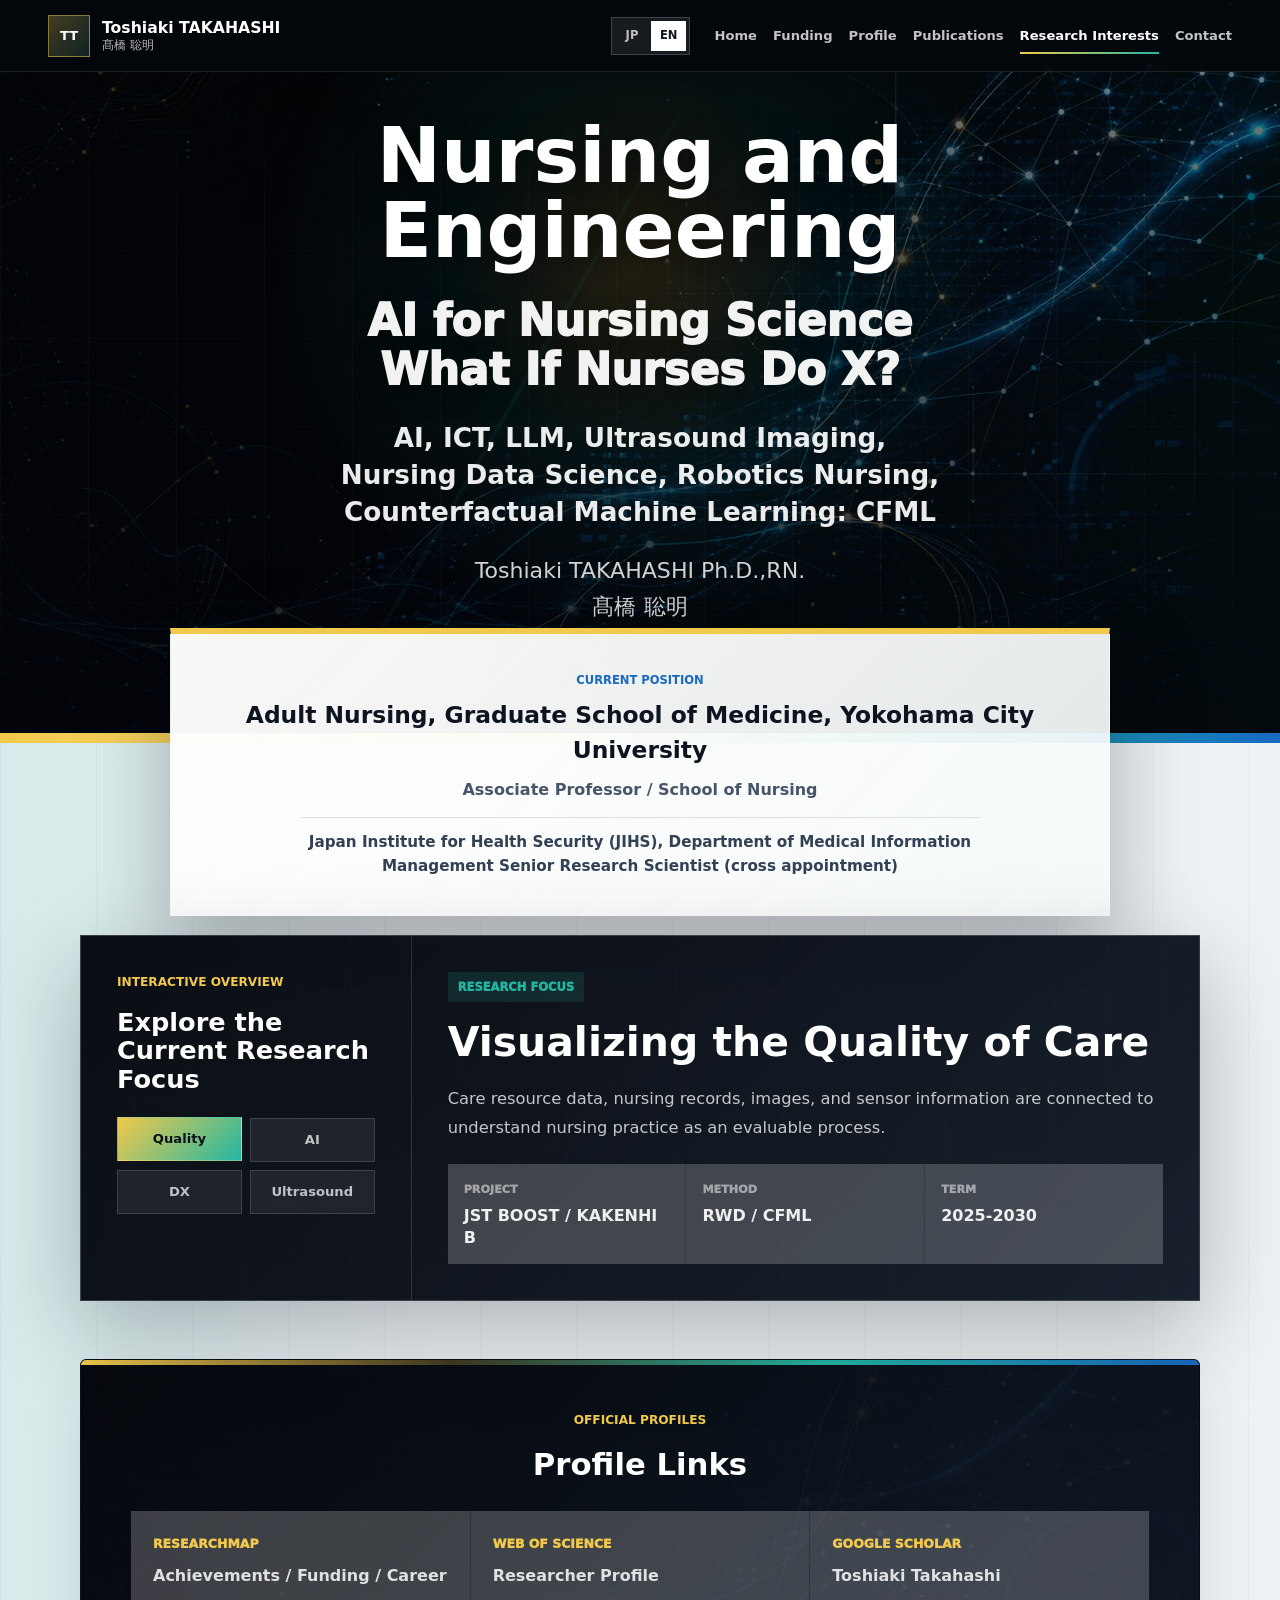
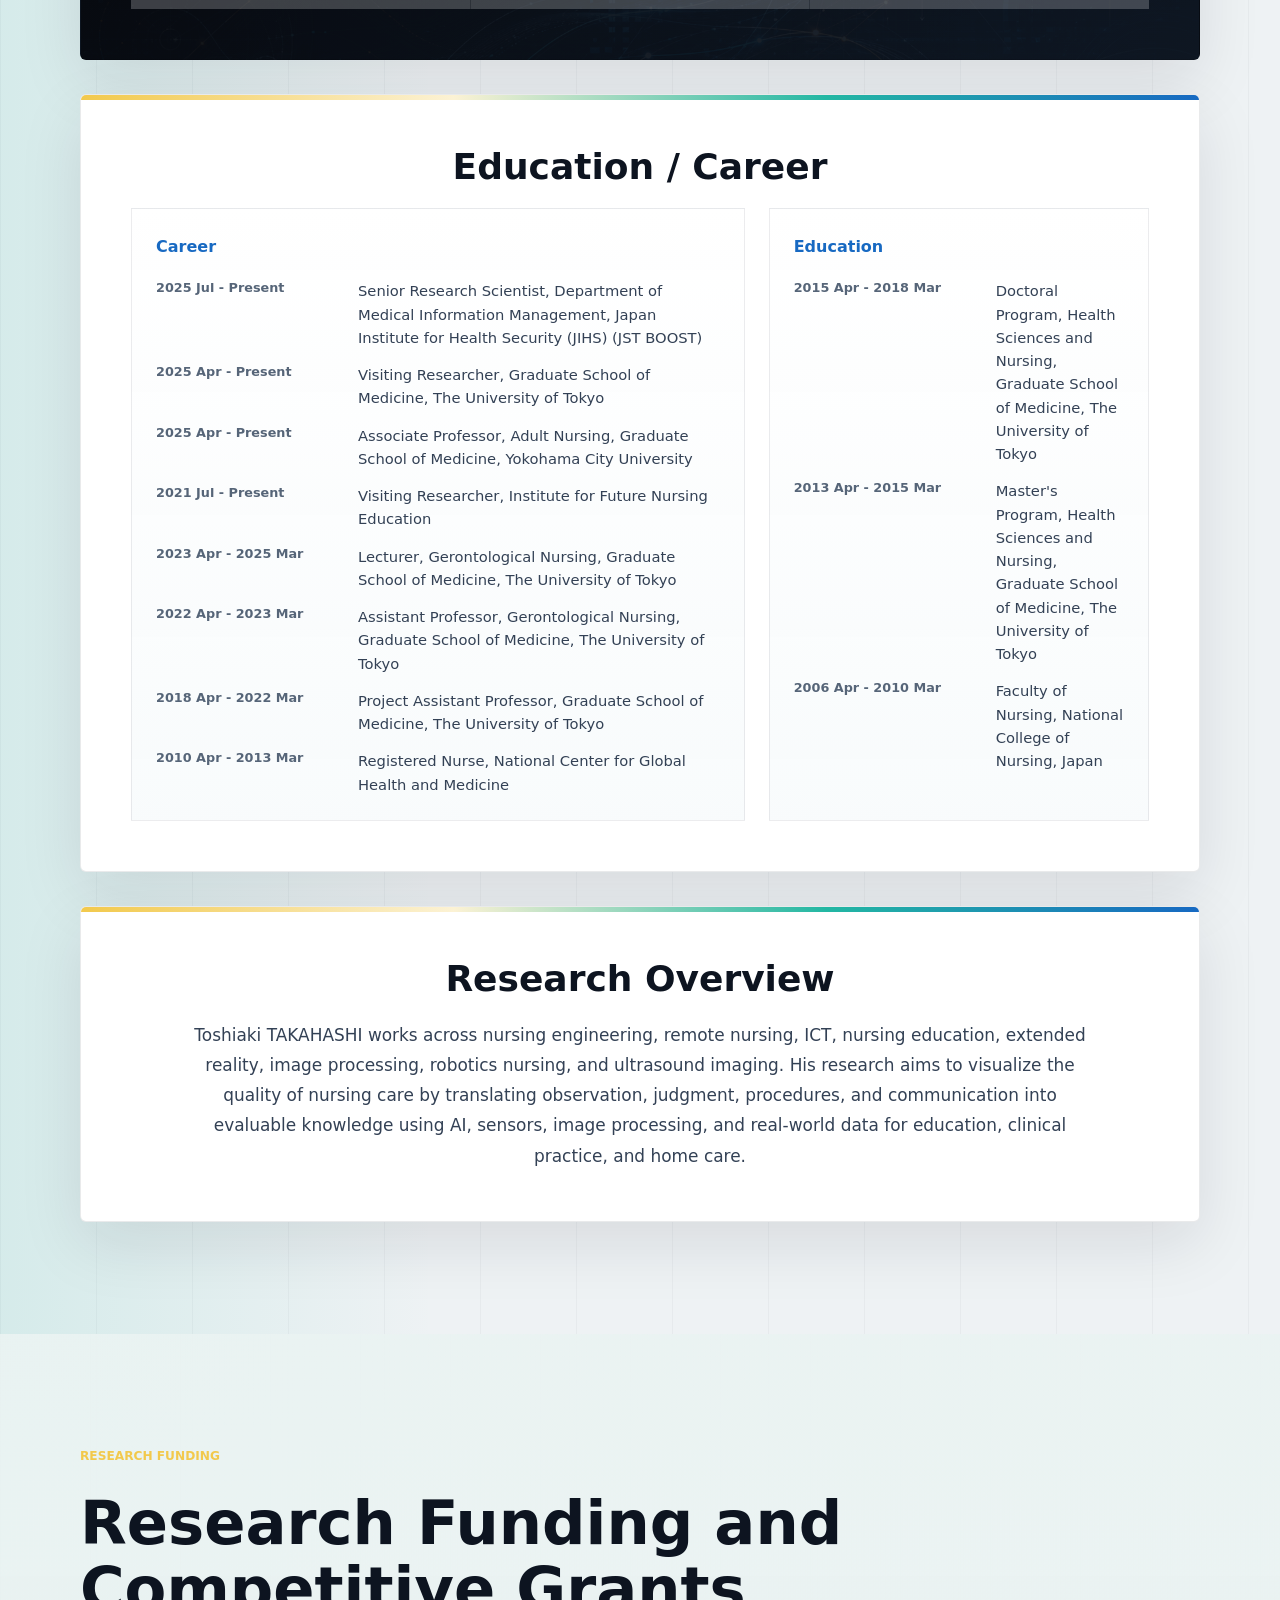
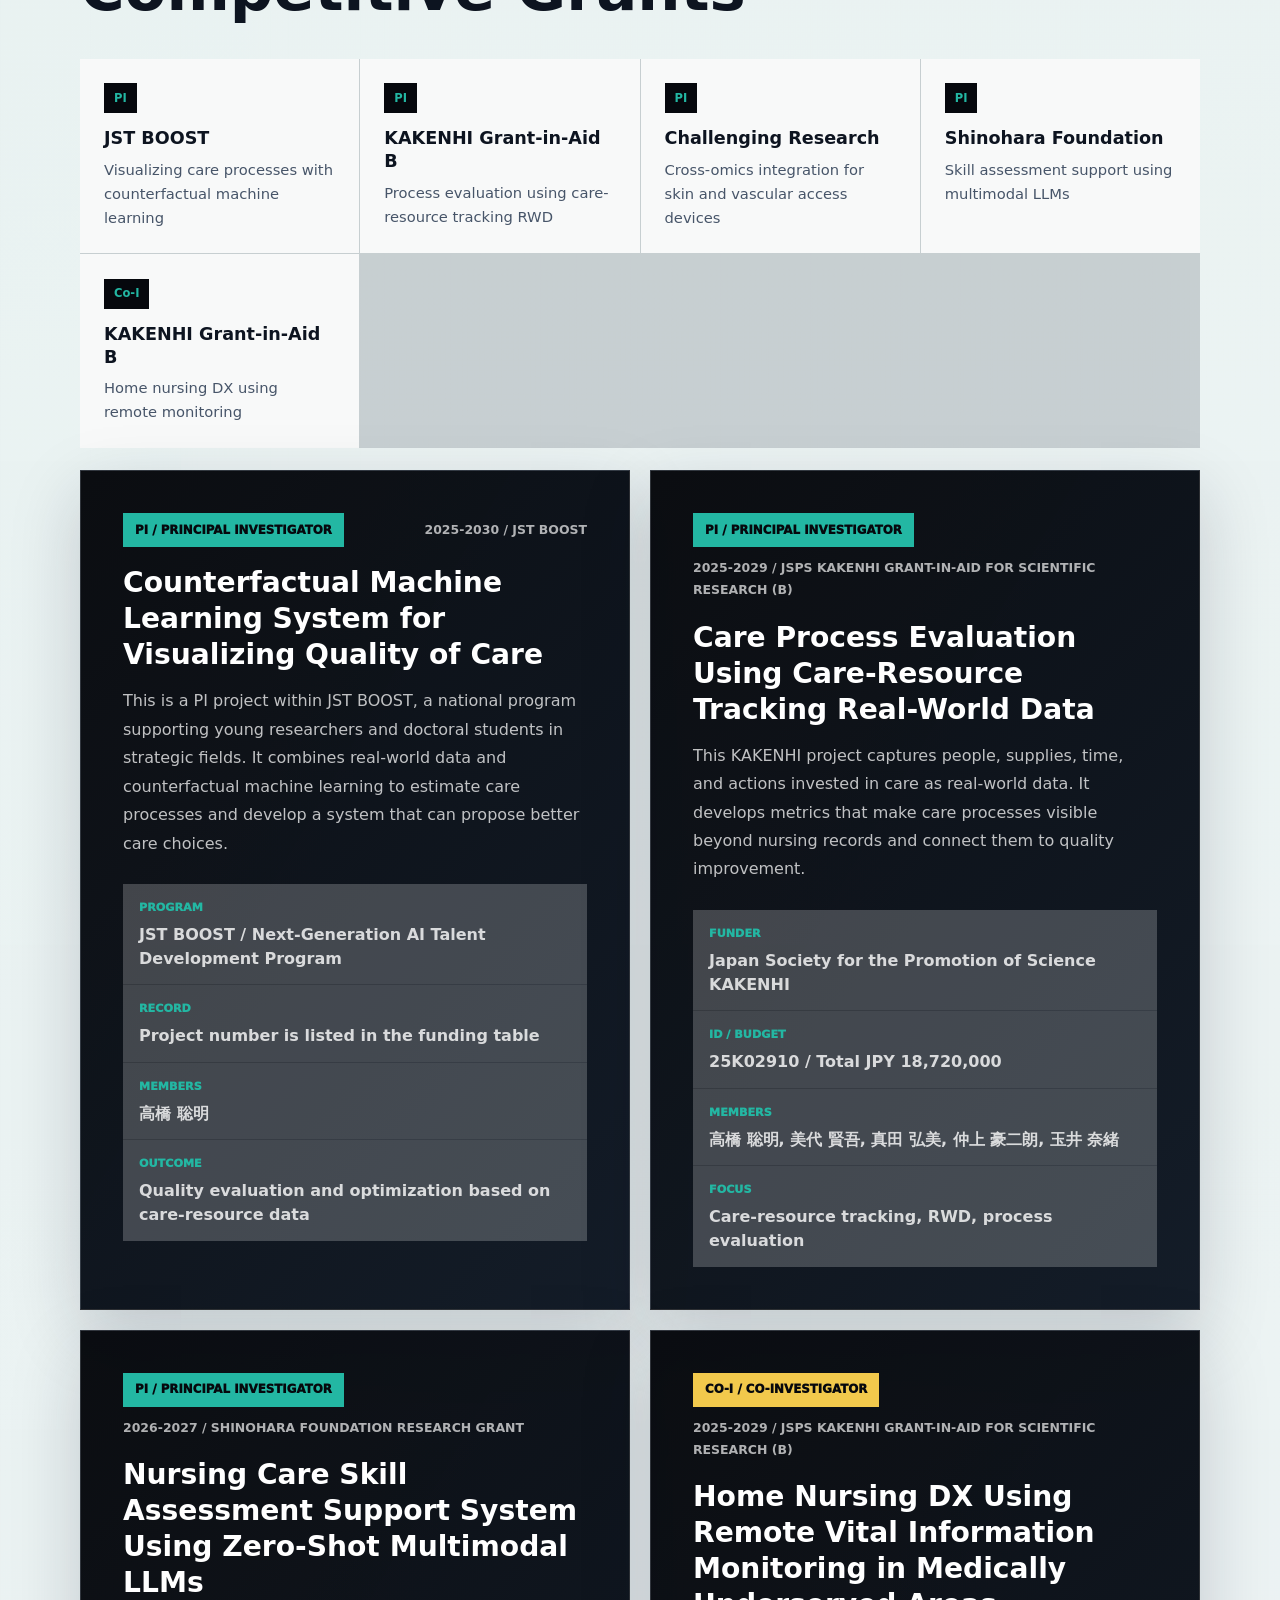
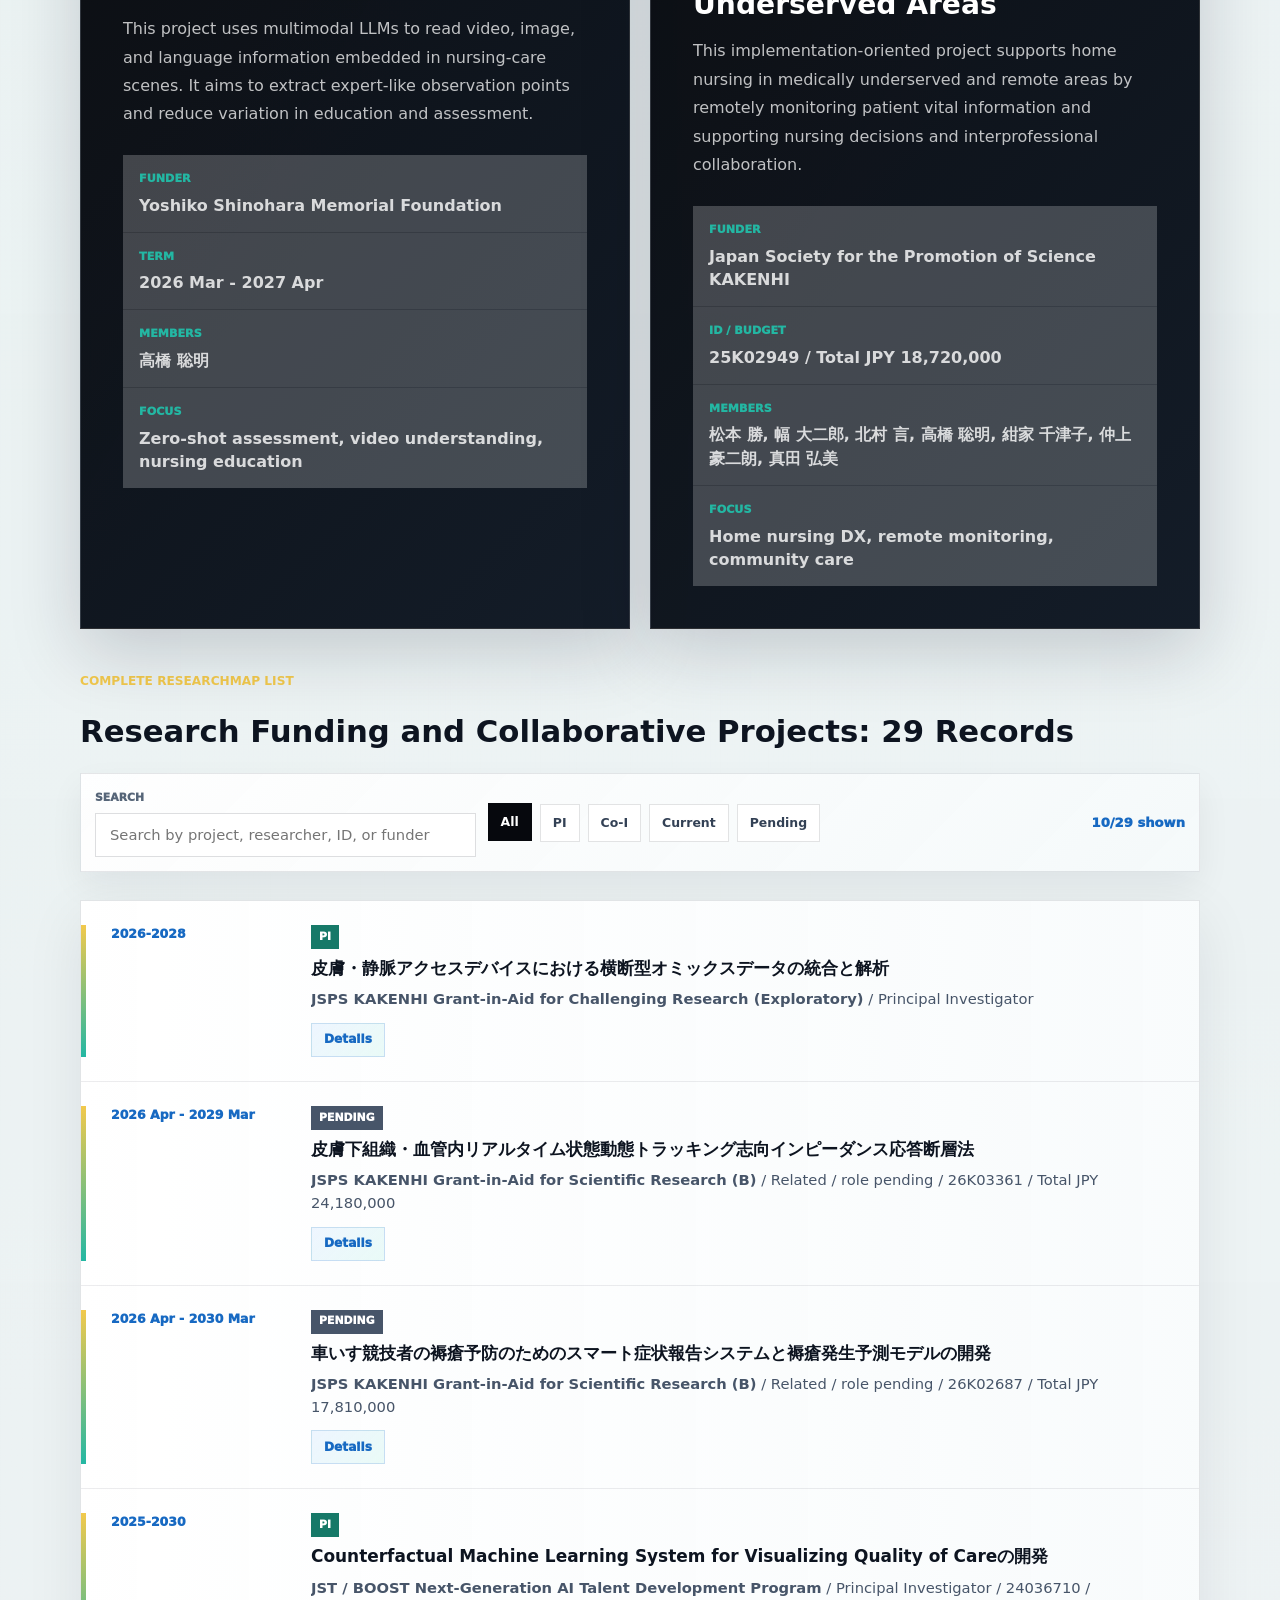
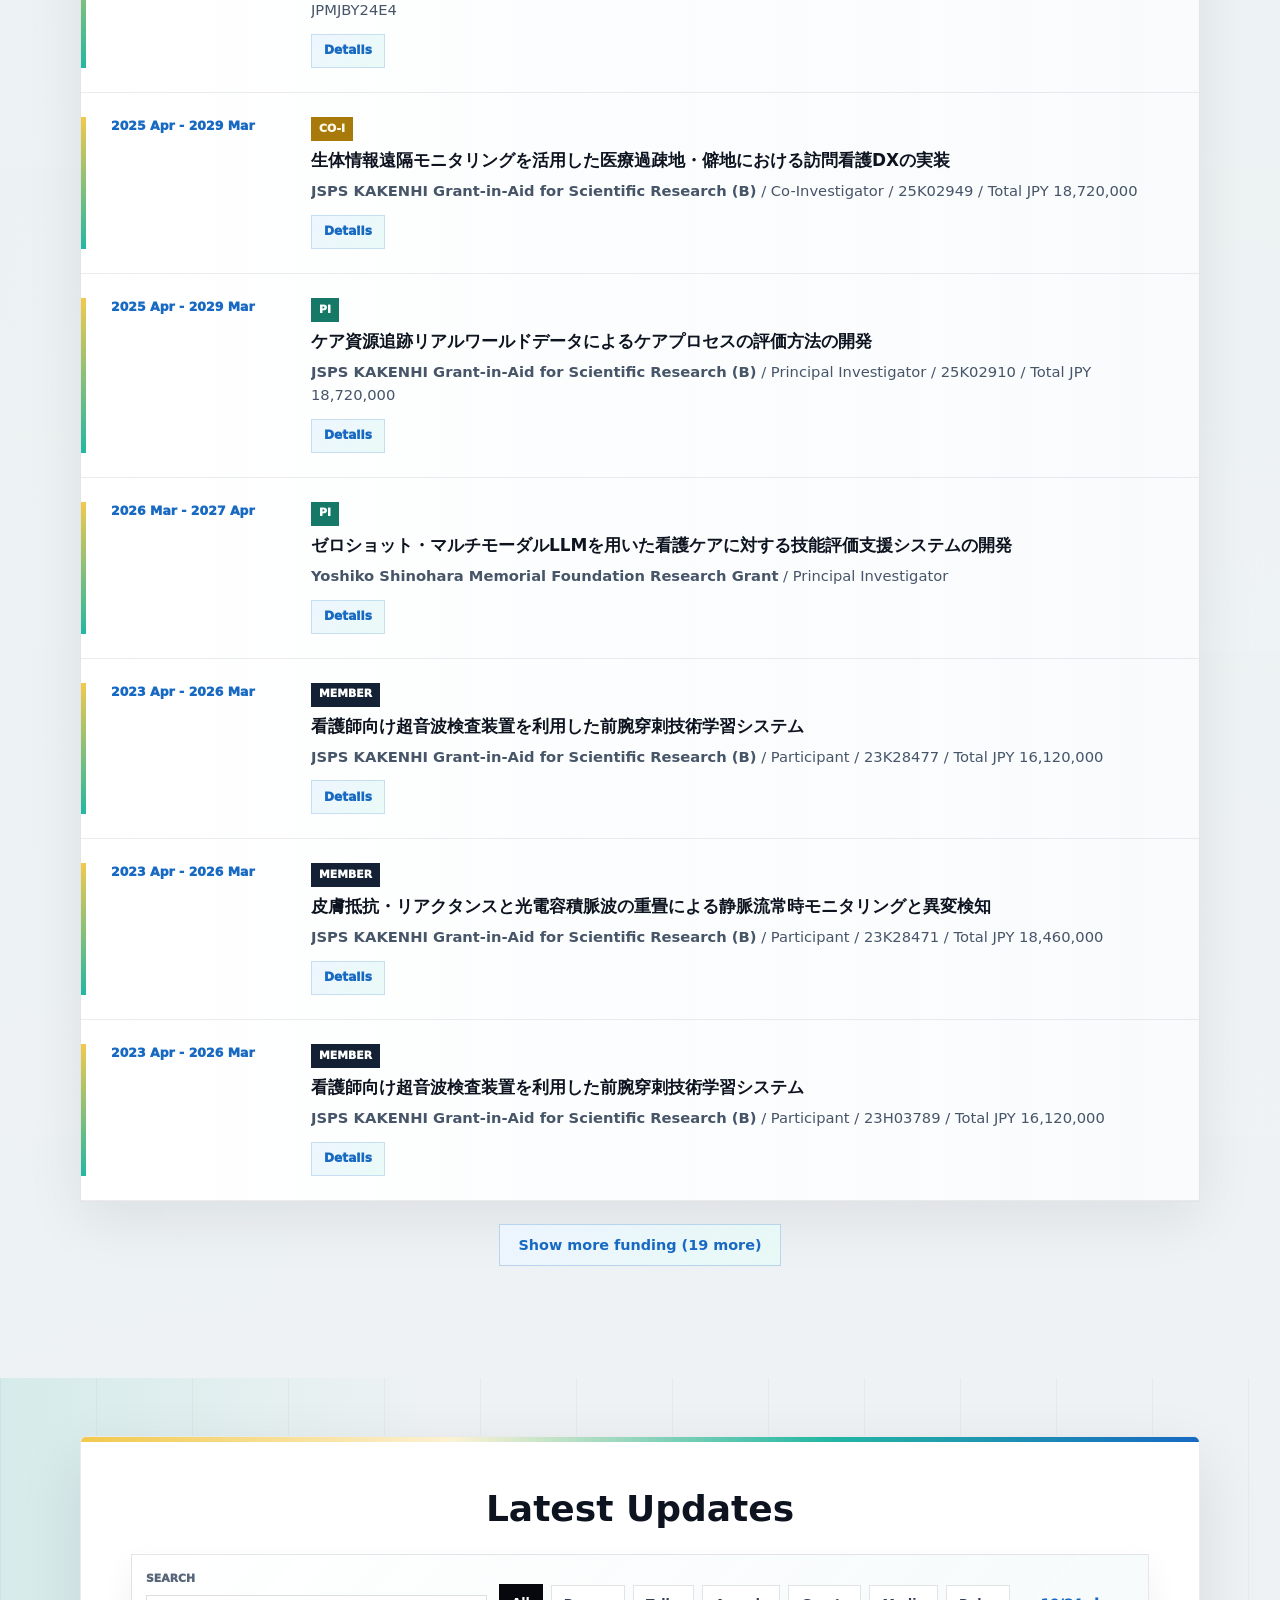
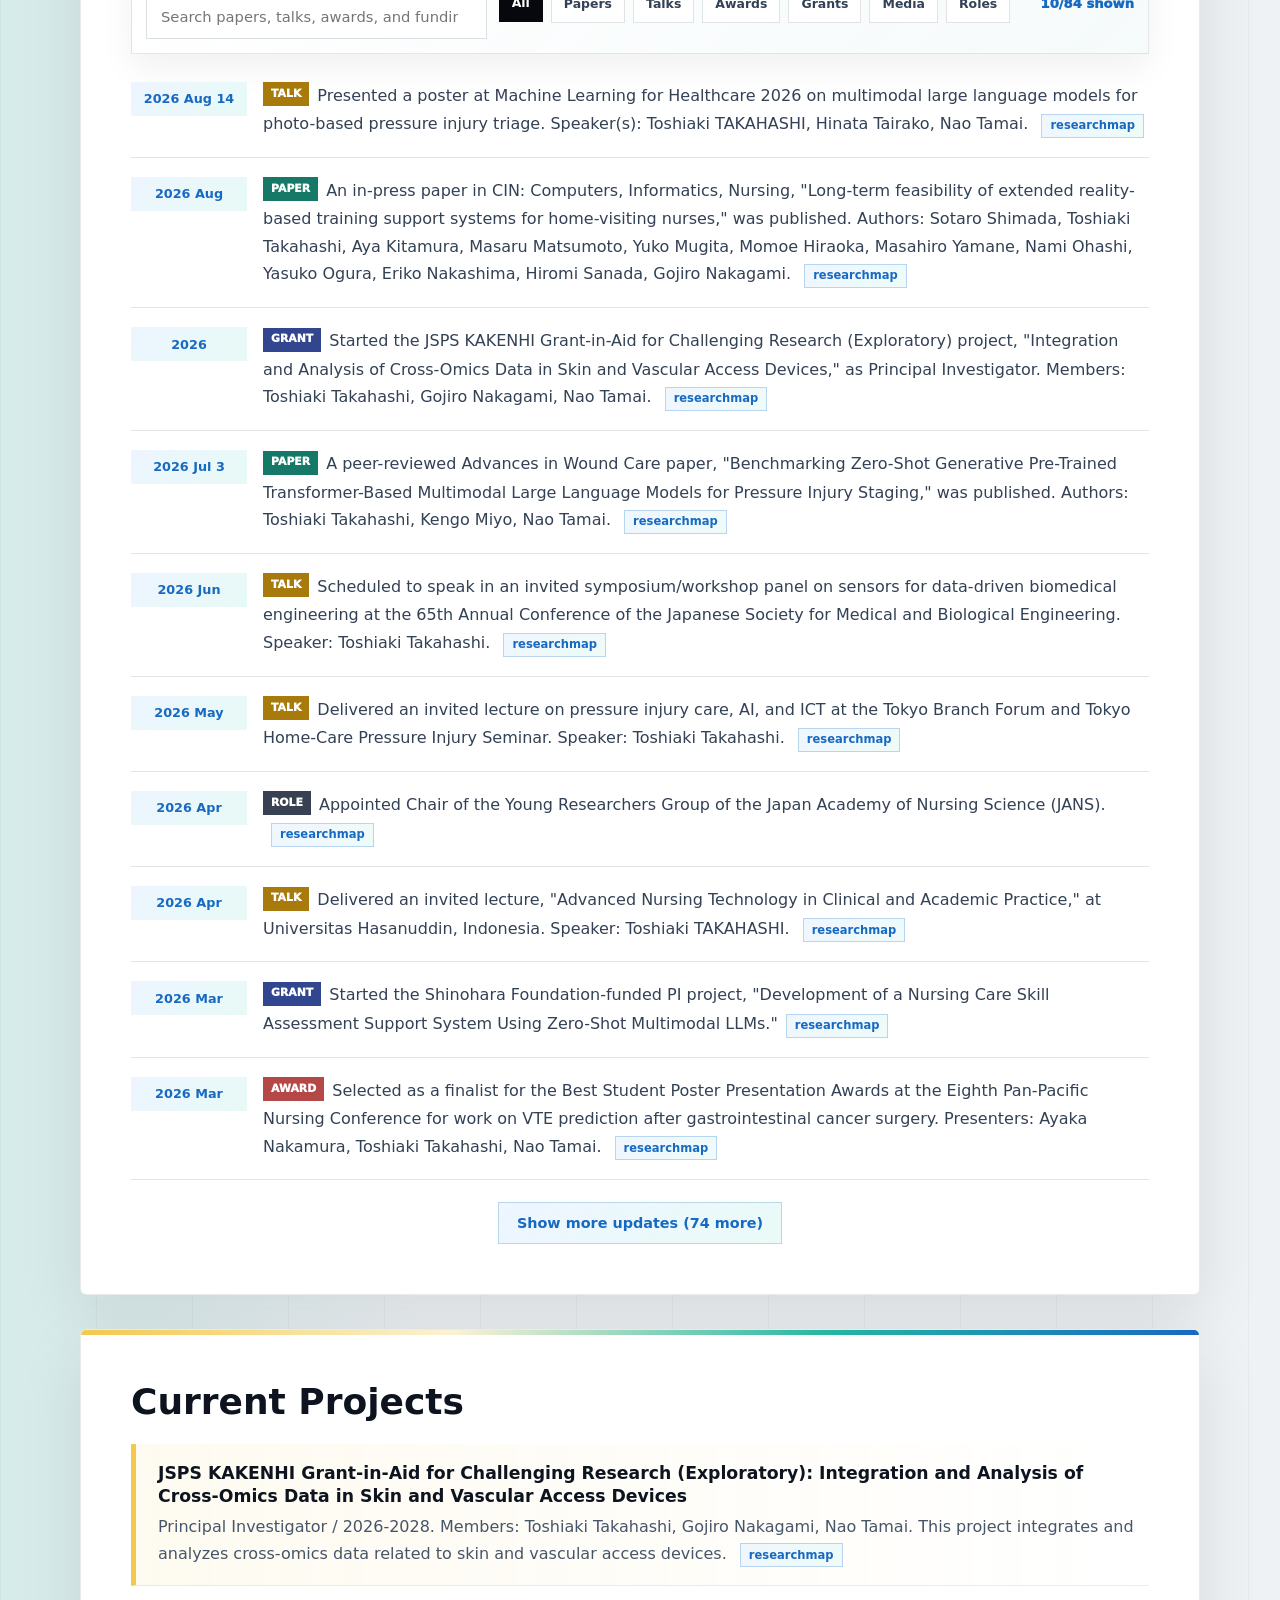
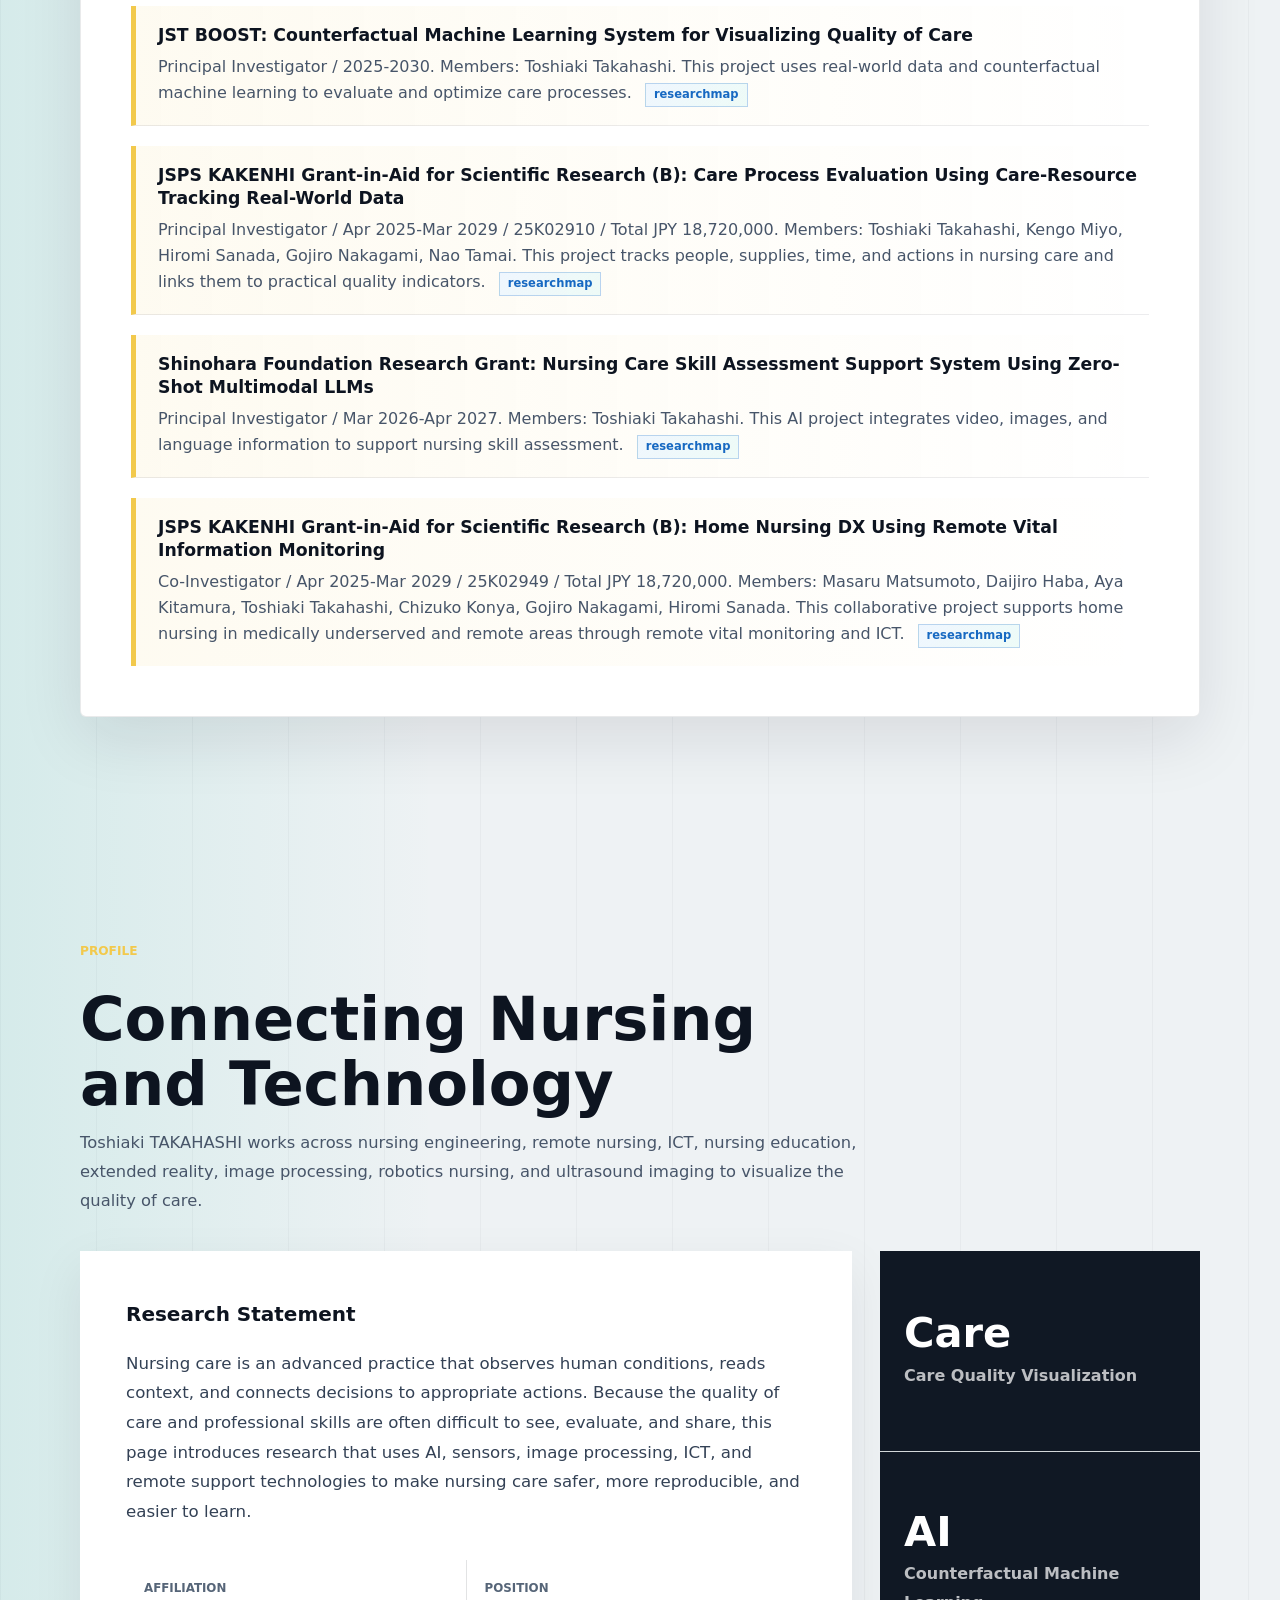
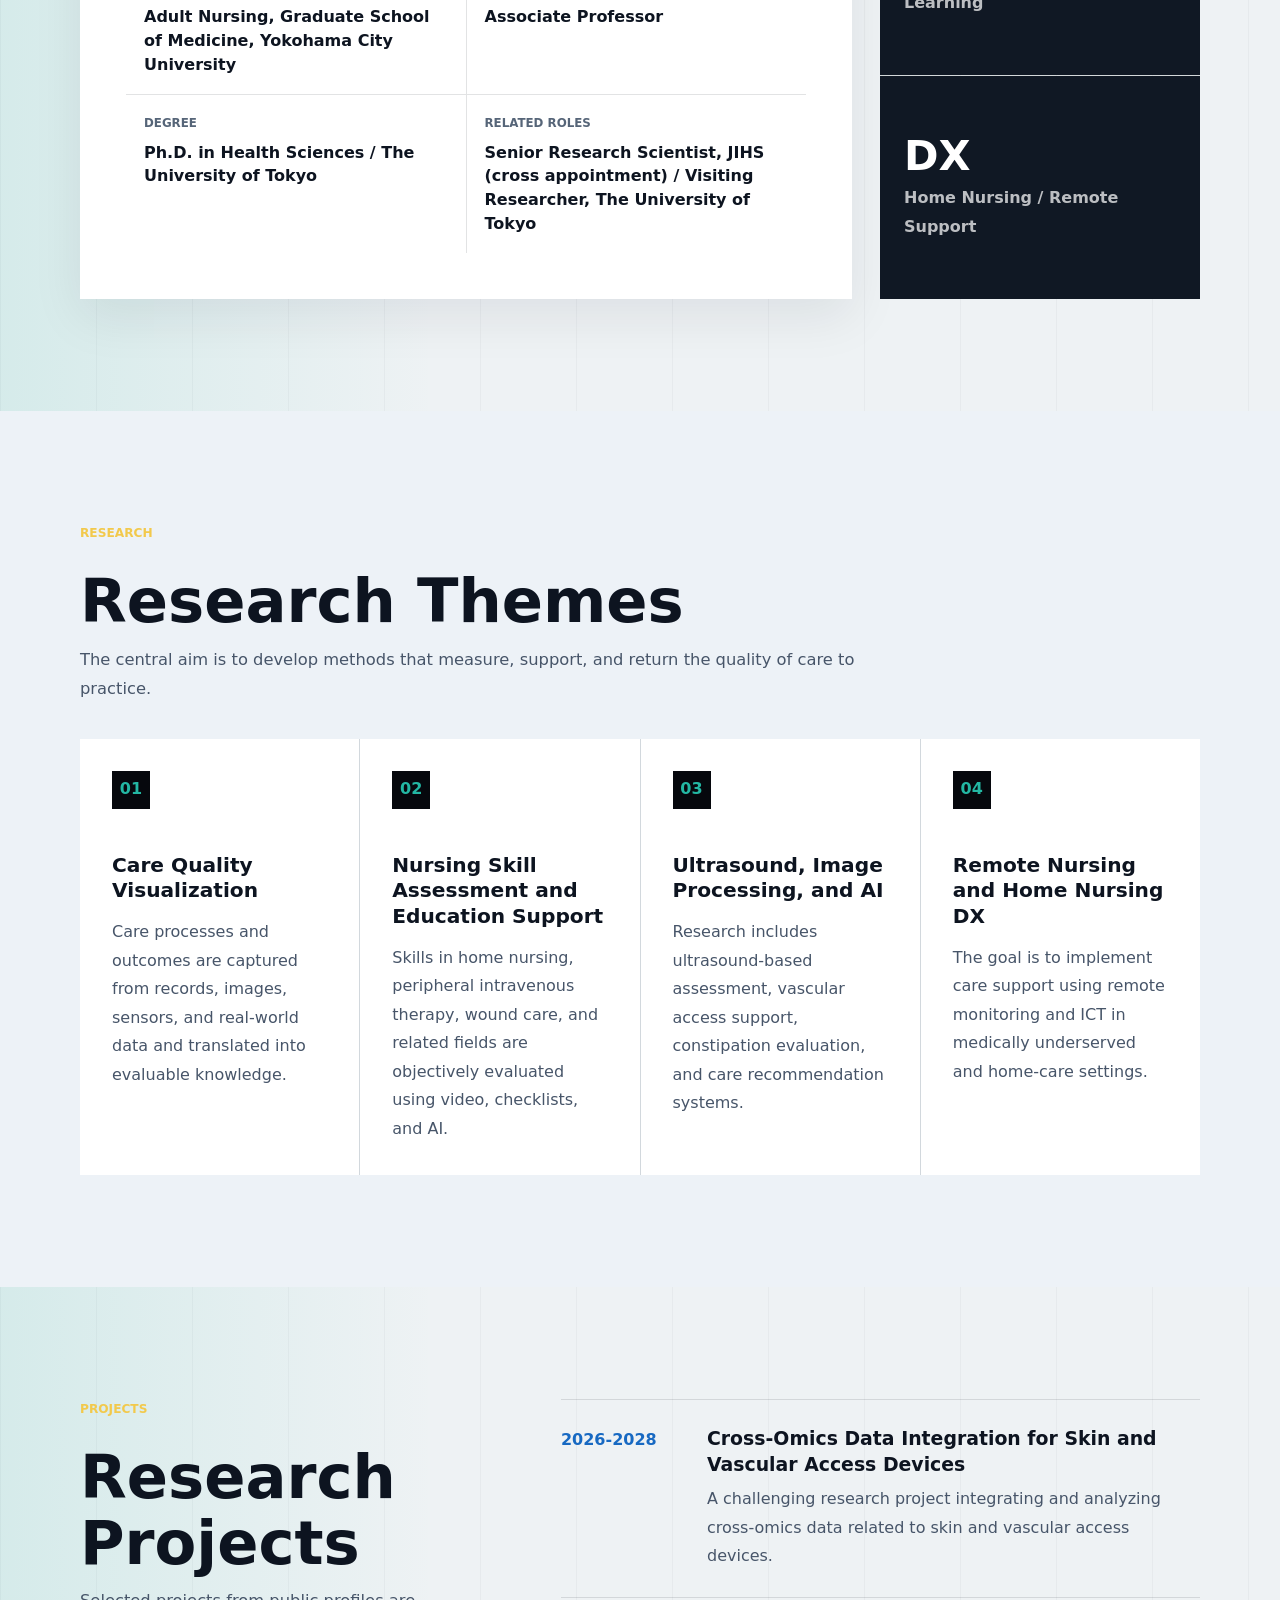
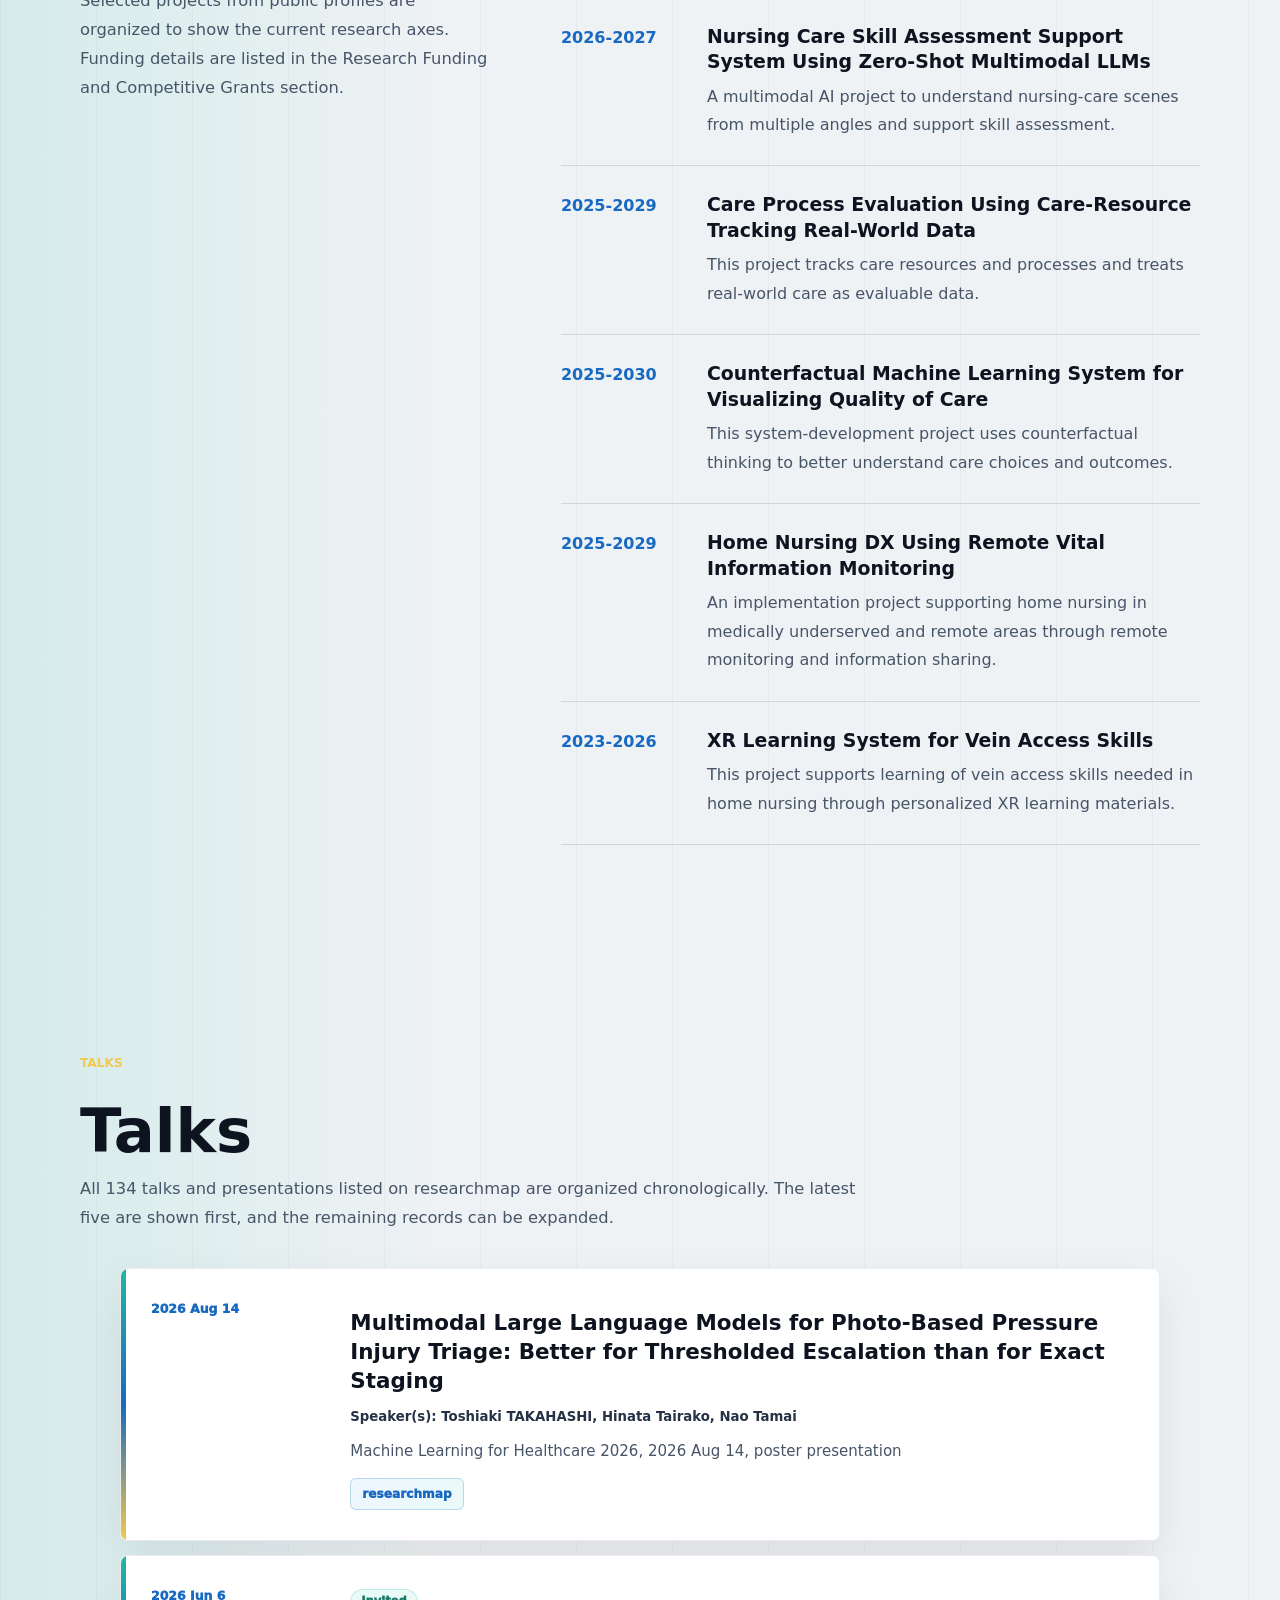
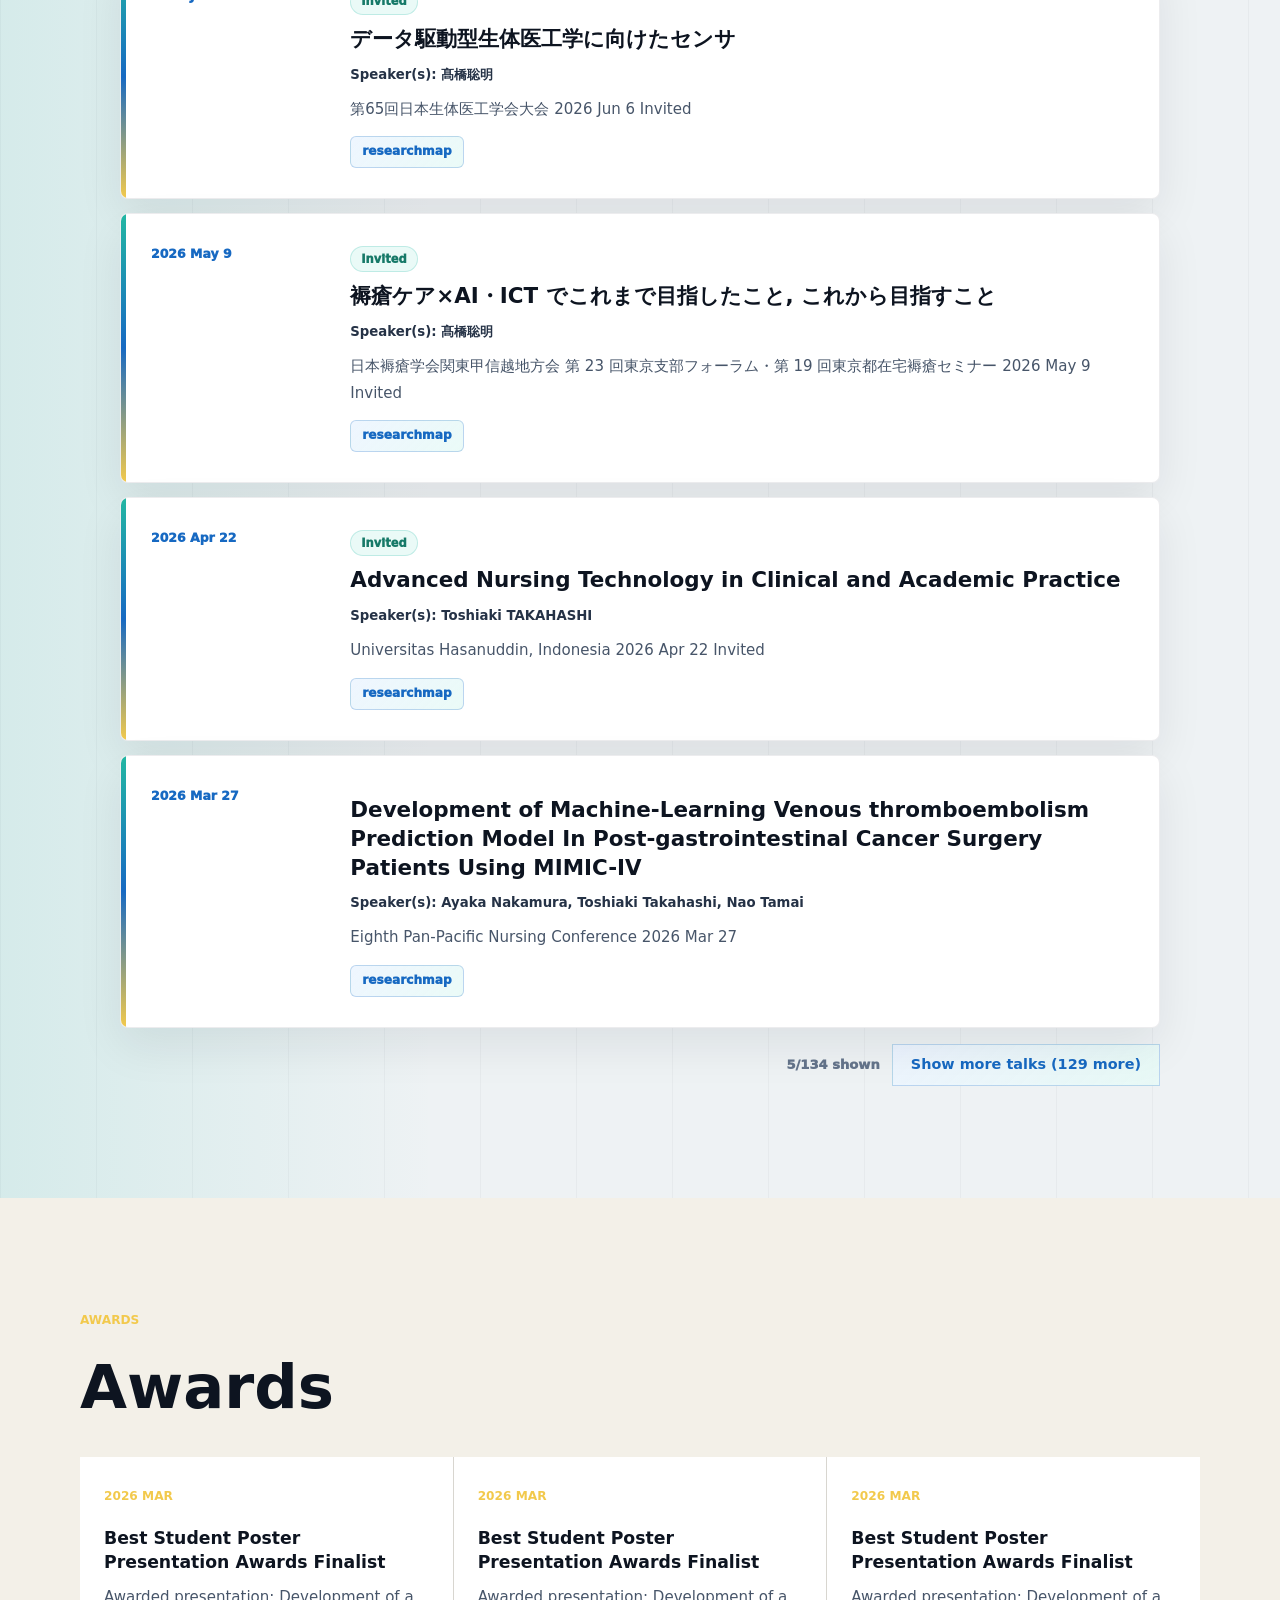
==== en.html @ 97d1c649 "Add latest researchmap presentation" ====
<!doctype html>
<html lang="en">
  <head>
    <meta charset="utf-8">
    <meta name="viewport" content="width=device-width, initial-scale=1">
    <title>Toshiaki TAKAHASHI | Nursing and Engineering</title>
    <meta
      name="description"
      content="Research profile of Toshiaki TAKAHASHI, Ph.D., RN: nursing and engineering, care quality visualization, AI, ICT, ultrasound imaging, nursing data science, and robotics nursing."
    >
    <link rel="alternate" hreflang="ja" href="index.html">
    <link rel="alternate" hreflang="en" href="en.html">
    <link rel="stylesheet" href="styles.css?v=20260618-researchmap">
  </head>
  <body>
    <header class="site-header" data-header>
      <a class="brand" href="#top" aria-label="Go to top">
        <span class="brand-mark">TT</span>
        <span>
          <strong>Toshiaki TAKAHASHI</strong>
          <small>髙橋 聡明</small>
        </span>
      </a>

      <div class="language-switch" aria-label="Language switch">
        <a href="index.html">JP</a>
        <a class="is-active" href="en.html" aria-current="page">EN</a>
      </div>

      <button class="nav-toggle" type="button" aria-label="Open navigation" aria-expanded="false" data-nav-toggle>
        <span></span>
        <span></span>
      </button>

      <nav class="site-nav" aria-label="Main navigation" data-nav>
        <a href="#home">Home</a>
        <a href="#funding">Funding</a>
        <a href="#profile">Profile</a>
        <a href="#publications">Publications</a>
        <a href="#research">Research Interests</a>
        <a href="#links">Contact</a>
      </nav>
    </header>
    <div class="scroll-progress" aria-hidden="true" data-scroll-progress></div>

    <main id="top">
      <section class="hero" aria-labelledby="hero-title">
        <img class="hero-image" src="assets/research-hero.png" alt="">
        <div class="hero-shade"></div>
        <div class="hero-content">
          <h1 id="hero-title">Nursing and Engineering</h1>
          <p class="hero-question">
            <span>AI for Nursing Science</span>
            <span>What If Nurses Do X?</span>
          </p>
          <p class="hero-name">
            <span>AI, ICT, LLM, Ultrasound Imaging,</span>
            <span>Nursing Data Science, Robotics Nursing,</span>
            <span>Counterfactual Machine Learning: CFML</span>
          </p>
          <p class="hero-copy">
            <span>Toshiaki TAKAHASHI Ph.D.,RN.</span>
            <span>髙橋 聡明</span>
          </p>
        </div>
        <div class="hero-panel" aria-label="Current affiliation">
          <span class="panel-kicker">Current Position</span>
          <strong>Adult Nursing, Graduate School of Medicine, Yokohama City University</strong>
          <p>Associate Professor / School of Nursing</p>
          <p class="cross-appointment">
            Japan Institute for Health Security (JIHS), Department of Medical Information Management
            Senior Research Scientist (cross appointment)
          </p>
        </div>
      </section>

      <section class="research-console" aria-label="Interactive research overview" data-console>
        <div class="console-panel">
          <p class="eyebrow">Interactive Overview</p>
          <h2>Explore the Current Research Focus</h2>
          <div class="console-tabs" role="tablist" aria-label="Research focus">
            <button class="is-active" type="button" role="tab" aria-selected="true" data-console-tab="quality">
              Quality
            </button>
            <button type="button" role="tab" aria-selected="false" data-console-tab="ai">
              AI
            </button>
            <button type="button" role="tab" aria-selected="false" data-console-tab="dx">
              DX
            </button>
            <button type="button" role="tab" aria-selected="false" data-console-tab="ultrasound">
              Ultrasound
            </button>
          </div>
        </div>
        <div class="console-stage">
          <span class="console-kicker" data-console-kicker>Research Focus</span>
          <h2 data-console-title>Visualizing the Quality of Care</h2>
          <p data-console-text>
            Care resource data, nursing records, images, and sensor information are connected to understand nursing practice as an evaluable process.
          </p>
          <div class="console-metrics" aria-label="Focus details">
            <div>
              <span>Project</span>
              <strong data-console-project>JST BOOST / KAKENHI B</strong>
            </div>
            <div>
              <span>Method</span>
              <strong data-console-method>RWD / CFML</strong>
            </div>
            <div>
              <span>Term</span>
              <strong data-console-term>2025-2030</strong>
            </div>
          </div>
        </div>
      </section>

      <section class="section home-section" id="home">
        <article class="home-card official-profile-card">
          <p class="eyebrow">Official Profiles</p>
          <h2>Profile Links</h2>
          <div class="official-link-grid" aria-label="Official profile links">
            <a href="https://researchmap.jp/some0104" target="_blank" rel="noreferrer">
              <span>researchmap</span>
              <strong>Achievements / Funding / Career</strong>
            </a>
            <a href="https://www.webofscience.com/wos/author/record/GSD-2869-2022" target="_blank" rel="noreferrer">
              <span>Web of Science</span>
              <strong>Researcher Profile</strong>
            </a>
            <a href="https://scholar.google.com/citations?user=sXyr4_oAAAAJ&amp;hl=ja" target="_blank" rel="noreferrer">
              <span>Google Scholar</span>
              <strong>Toshiaki Takahashi</strong>
            </a>
          </div>
        </article>

        <article class="home-card career-snapshot-card">
          <h2>Education / Career</h2>
          <div class="timeline-columns">
            <section>
              <h3>Career</h3>
              <ol class="compact-timeline">
                <li><time>2025 Jul - Present</time><span>Senior Research Scientist, Department of Medical Information Management, Japan Institute for Health Security (JIHS) (JST BOOST)</span></li>
                <li><time>2025 Apr - Present</time><span>Visiting Researcher, Graduate School of Medicine, The University of Tokyo</span></li>
                <li><time>2025 Apr - Present</time><span>Associate Professor, Adult Nursing, Graduate School of Medicine, Yokohama City University</span></li>
                <li><time>2021 Jul - Present</time><span>Visiting Researcher, Institute for Future Nursing Education</span></li>
                <li><time>2023 Apr - 2025 Mar</time><span>Lecturer, Gerontological Nursing, Graduate School of Medicine, The University of Tokyo</span></li>
                <li><time>2022 Apr - 2023 Mar</time><span>Assistant Professor, Gerontological Nursing, Graduate School of Medicine, The University of Tokyo</span></li>
                <li><time>2018 Apr - 2022 Mar</time><span>Project Assistant Professor, Graduate School of Medicine, The University of Tokyo</span></li>
                <li><time>2010 Apr - 2013 Mar</time><span>Registered Nurse, National Center for Global Health and Medicine</span></li>
              </ol>
            </section>
            <section>
              <h3>Education</h3>
              <ol class="compact-timeline">
                <li><time>2015 Apr - 2018 Mar</time><span>Doctoral Program, Health Sciences and Nursing, Graduate School of Medicine, The University of Tokyo</span></li>
                <li><time>2013 Apr - 2015 Mar</time><span>Master's Program, Health Sciences and Nursing, Graduate School of Medicine, The University of Tokyo</span></li>
                <li><time>2006 Apr - 2010 Mar</time><span>Faculty of Nursing, National College of Nursing, Japan</span></li>
              </ol>
            </section>
          </div>
        </article>

        <article class="home-card home-summary">
          <h2>Research Overview</h2>
          <p>
            Toshiaki TAKAHASHI works across nursing engineering, remote nursing, ICT, nursing education, extended reality, image processing, robotics nursing, and ultrasound imaging. His research aims to visualize the quality of nursing care by translating observation, judgment, procedures, and communication into evaluable knowledge using AI, sensors, image processing, and real-world data for education, clinical practice, and home care.
          </p>
        </article>
      </section>

      <section class="section band funding-section" id="funding">
        <div class="section-heading">
          <p class="eyebrow">Research Funding</p>
          <h2>Research Funding and Competitive Grants</h2>
        </div>

        <div class="funding-overview" aria-label="Funding overview">
          <div>
            <span>PI</span>
            <strong>JST BOOST</strong>
            <p>Visualizing care processes with counterfactual machine learning</p>
          </div>
          <div>
            <span>PI</span>
            <strong>KAKENHI Grant-in-Aid B</strong>
            <p>Process evaluation using care-resource tracking RWD</p>
          </div>
          <div>
            <span>PI</span>
            <strong>Challenging Research</strong>
            <p>Cross-omics integration for skin and vascular access devices</p>
          </div>
          <div>
            <span>PI</span>
            <strong>Shinohara Foundation</strong>
            <p>Skill assessment support using multimodal LLMs</p>
          </div>
          <div>
            <span>Co-I</span>
            <strong>KAKENHI Grant-in-Aid B</strong>
            <p>Home nursing DX using remote monitoring</p>
          </div>
        </div>

        <div class="funding-feature">
          <article class="grant-spotlight">
            <div class="grant-head">
              <span class="grant-role">PI / Principal Investigator</span>
              <small>2025-2030 / JST BOOST</small>
            </div>
            <h3>Counterfactual Machine Learning System for Visualizing Quality of Care</h3>
            <p>
              This is a PI project within JST BOOST, a national program supporting young researchers and doctoral students in strategic fields. It combines real-world data and counterfactual machine learning to estimate care processes and develop a system that can propose better care choices.
            </p>
            <dl class="grant-meta">
              <div>
                <dt>Program</dt>
                <dd>JST BOOST / Next-Generation AI Talent Development Program</dd>
              </div>
              <div>
                <dt>Record</dt>
                <dd>Project number is listed in the funding table</dd>
              </div>
              <div>
                <dt>Members</dt>
                <dd>高橋 聡明</dd>
              </div>
              <div>
                <dt>Outcome</dt>
                <dd>Quality evaluation and optimization based on care-resource data</dd>
              </div>
            </dl>
          </article>

          <article class="grant-spotlight">
            <div class="grant-head">
              <span class="grant-role">PI / Principal Investigator</span>
              <small>2025-2029 / JSPS KAKENHI Grant-in-Aid for Scientific Research (B)</small>
            </div>
            <h3>Care Process Evaluation Using Care-Resource Tracking Real-World Data</h3>
            <p>
              This KAKENHI project captures people, supplies, time, and actions invested in care as real-world data. It develops metrics that make care processes visible beyond nursing records and connect them to quality improvement.
            </p>
            <dl class="grant-meta">
              <div>
                <dt>Funder</dt>
                <dd>Japan Society for the Promotion of Science KAKENHI</dd>
              </div>
              <div>
                <dt>ID / Budget</dt>
                <dd>25K02910 / Total JPY 18,720,000</dd>
              </div>
              <div>
                <dt>Members</dt>
                <dd>高橋 聡明, 美代 賢吾, 真田 弘美, 仲上 豪二朗, 玉井 奈緒</dd>
              </div>
              <div>
                <dt>Focus</dt>
                <dd>Care-resource tracking, RWD, process evaluation</dd>
              </div>
            </dl>
          </article>

          <article class="grant-spotlight">
            <div class="grant-head">
              <span class="grant-role">PI / Principal Investigator</span>
              <small>2026-2027 / Shinohara Foundation Research Grant</small>
            </div>
            <h3>Nursing Care Skill Assessment Support System Using Zero-Shot Multimodal LLMs</h3>
            <p>
              This project uses multimodal LLMs to read video, image, and language information embedded in nursing-care scenes. It aims to extract expert-like observation points and reduce variation in education and assessment.
            </p>
            <dl class="grant-meta">
              <div>
                <dt>Funder</dt>
                <dd>Yoshiko Shinohara Memorial Foundation</dd>
              </div>
              <div>
                <dt>Term</dt>
                <dd>2026 Mar - 2027 Apr</dd>
              </div>
              <div>
                <dt>Members</dt>
                <dd>高橋 聡明</dd>
              </div>
              <div>
                <dt>Focus</dt>
                <dd>Zero-shot assessment, video understanding, nursing education</dd>
              </div>
            </dl>
          </article>

          <article class="grant-spotlight">
            <div class="grant-head">
              <span class="grant-role co">Co-I / Co-Investigator</span>
              <small>2025-2029 / JSPS KAKENHI Grant-in-Aid for Scientific Research (B)</small>
            </div>
            <h3>Home Nursing DX Using Remote Vital Information Monitoring in Medically Underserved Areas</h3>
            <p>
              This implementation-oriented project supports home nursing in medically underserved and remote areas by remotely monitoring patient vital information and supporting nursing decisions and interprofessional collaboration.
            </p>
            <dl class="grant-meta">
              <div>
                <dt>Funder</dt>
                <dd>Japan Society for the Promotion of Science KAKENHI</dd>
              </div>
              <div>
                <dt>ID / Budget</dt>
                <dd>25K02949 / Total JPY 18,720,000</dd>
              </div>
              <div>
                <dt>Members</dt>
                <dd>松本 勝, 幅 大二郎, 北村 言, 高橋 聡明, 紺家 千津子, 仲上 豪二朗, 真田 弘美</dd>
              </div>
              <div>
                <dt>Focus</dt>
                <dd>Home nursing DX, remote monitoring, community care</dd>
              </div>
            </dl>
          </article>
        </div>

        <div class="funding-subhead">
          <p class="eyebrow">Complete Researchmap List</p>
          <h3>Research Funding and Collaborative Projects: 29 Records</h3>
        </div>

        <div class="interactive-toolbar funding-toolbar" data-funding-controls>
          <label>
            <span>Search</span>
            <input type="search" placeholder="Search by project, researcher, ID, or funder" data-funding-search>
          </label>
          <div class="filter-group" role="group" aria-label="Funding filter">
            <button class="is-active" type="button" data-funding-filter="all">All</button>
            <button type="button" data-funding-filter="pi">PI</button>
            <button type="button" data-funding-filter="co">Co-I</button>
            <button type="button" data-funding-filter="current">Current</button>
            <button type="button" data-funding-filter="related">Pending</button>
          </div>
          <p class="result-count" data-funding-count>29 shown</p>
        </div>

        <ol class="funding-ledger" id="funding-ledger" aria-label="Complete research funding list" data-funding-list>
          <li>
            <time>2026-2028</time>
            <div>
              <h3><a href="https://researchmap.jp/some0104/research_projects/54341096?lang=ja" target="_blank" rel="noreferrer">皮膚・静脈アクセスデバイスにおける横断型オミックスデータの統合と解析</a></h3>
              <p><strong>JSPS KAKENHI Grant-in-Aid for Challenging Research (Exploratory)</strong> / Principal Investigator</p>
              <p class="members">Members: Toshiaki Takahashi, Gojiro Nakagami, Nao Tamai</p>
            </div>
          </li>
          <li>
            <time>2026 Apr - 2029 Mar</time>
            <div>
              <h3><a href="https://kaken.nii.ac.jp/ja/grant/KAKENHI-PROJECT-26K03361/" target="_blank" rel="noreferrer">皮膚下組織・血管内リアルタイム状態動態トラッキング志向インピーダンス応答断層法</a></h3>
              <p><strong>JSPS KAKENHI Grant-in-Aid for Scientific Research (B)</strong> / Related / role pending / 26K03361 / Total JPY 24,180,000</p>
              <p class="members">KAKEN public record: Principal Investigator Taketoshi Mori. Professor Takahashi's role will be confirmed after researchmap is updated.</p>
            </div>
          </li>
          <li>
            <time>2026 Apr - 2030 Mar</time>
            <div>
              <h3><a href="https://kaken.nii.ac.jp/ja/grant/KAKENHI-PROJECT-26K02687/" target="_blank" rel="noreferrer">車いす競技者の褥瘡予防のためのスマート症状報告システムと褥瘡発生予測モデルの開発</a></h3>
              <p><strong>JSPS KAKENHI Grant-in-Aid for Scientific Research (B)</strong> / Related / role pending / 26K02687 / Total JPY 17,810,000</p>
              <p class="members">KAKEN public record: Principal Investigator Nao Tamai. Professor Takahashi's role will be confirmed after researchmap is updated.</p>
            </div>
          </li>
          <li>
            <time>2025-2030</time>
            <div>
              <h3><a href="https://researchmap.jp/some0104/research_projects/50336627?lang=ja" target="_blank" rel="noreferrer">Counterfactual Machine Learning System for Visualizing Quality of Careの開発</a></h3>
              <p><strong>JST / BOOST Next-Generation AI Talent Development Program</strong> / Principal Investigator / 24036710 / JPMJBY24E4</p>
              <p class="members">Members: 高橋 聡明</p>
            </div>
          </li>
          <li>
            <time>2025 Apr - 2029 Mar</time>
            <div>
              <h3><a href="https://researchmap.jp/some0104/research_projects/50547393?lang=ja" target="_blank" rel="noreferrer">生体情報遠隔モニタリングを活用した医療過疎地・僻地における訪問看護DXの実装</a></h3>
              <p><strong>JSPS KAKENHI Grant-in-Aid for Scientific Research (B)</strong> / Co-Investigator / 25K02949 / Total JPY 18,720,000</p>
              <p class="members">Members: 松本 勝, 幅 大二郎, 北村 言, 高橋 聡明, 紺家 千津子, 仲上 豪二朗, 真田 弘美</p>
            </div>
          </li>
          <li>
            <time>2025 Apr - 2029 Mar</time>
            <div>
              <h3><a href="https://researchmap.jp/some0104/research_projects/50331793?lang=ja" target="_blank" rel="noreferrer">ケア資源追跡リアルワールドデータによるケアプロセスの評価方法の開発</a></h3>
              <p><strong>JSPS KAKENHI Grant-in-Aid for Scientific Research (B)</strong> / Principal Investigator / 25K02910 / Total JPY 18,720,000</p>
              <p class="members">Members: 高橋 聡明, 美代 賢吾, 真田 弘美, 仲上 豪二朗, 玉井 奈緒</p>
            </div>
          </li>
          <li>
            <time>2026 Mar - 2027 Apr</time>
            <div>
              <h3><a href="https://researchmap.jp/some0104/research_projects/52979107?lang=ja" target="_blank" rel="noreferrer">ゼロショット・マルチモーダルLLMを用いた看護ケアに対する技能評価支援システムの開発</a></h3>
              <p><strong>Yoshiko Shinohara Memorial Foundation Research Grant</strong> / Principal Investigator</p>
              <p class="members">Members: 高橋 聡明</p>
            </div>
          </li>
          <li>
            <time>2023 Apr - 2026 Mar</time>
            <div>
              <h3><a href="https://researchmap.jp/some0104/research_projects/47788537?lang=ja" target="_blank" rel="noreferrer">看護師向け超音波検査装置を利用した前腕穿刺技術学習システム</a></h3>
              <p><strong>JSPS KAKENHI Grant-in-Aid for Scientific Research (B)</strong> / Participant / 23K28477 / Total JPY 16,120,000</p>
              <p class="members">Members: 野口 博史, 吉本 佳世, 村山 陵子, 森 武俊, 高橋 聡明</p>
            </div>
          </li>
          <li>
            <time>2023 Apr - 2026 Mar</time>
            <div>
              <h3><a href="https://researchmap.jp/some0104/research_projects/47464760?lang=ja" target="_blank" rel="noreferrer">皮膚抵抗・リアクタンスと光電容積脈波の重畳による静脈流常時モニタリングと異変検知</a></h3>
              <p><strong>JSPS KAKENHI Grant-in-Aid for Scientific Research (B)</strong> / Participant / 23K28471 / Total JPY 18,460,000</p>
              <p class="members">Members: 森 武俊, 矢入 郁子, 土井 麻里, 高橋 聡明, 山田 憲嗣, 仲上 豪二朗</p>
            </div>
          </li>
          <li>
            <time>2023 Apr - 2026 Mar</time>
            <div>
              <h3><a href="https://researchmap.jp/some0104/research_projects/43024876?lang=ja" target="_blank" rel="noreferrer">看護師向け超音波検査装置を利用した前腕穿刺技術学習システム</a></h3>
              <p><strong>JSPS KAKENHI Grant-in-Aid for Scientific Research (B)</strong> / Participant / 23H03789 / Total JPY 16,120,000</p>
              <p class="members">Members: 野口 博史, 吉本 佳世, 村山 陵子, 森 武俊, 高橋 聡明</p>
            </div>
          </li>
          <li>
            <time>2022 Apr - 2026 Mar</time>
            <div>
              <h3><a href="https://researchmap.jp/some0104/research_projects/40422809?lang=ja" target="_blank" rel="noreferrer">スマートセンサーとAIによるがん性皮膚潰瘍においモニタリング・ケアシステムの開発</a></h3>
              <p><strong>JSPS KAKENHI Grant-in-Aid for Scientific Research (B)</strong> / Participant / 22H03384 / Total JPY 17,290,000</p>
              <p class="members">Members: 玉井 奈緒, 峰松 健夫, 真田 弘美, 高橋 聡明</p>
            </div>
          </li>
          <li>
            <time>2023 Apr - 2026 Mar</time>
            <div>
              <h3><a href="https://researchmap.jp/some0104/research_projects/43024875?lang=ja" target="_blank" rel="noreferrer">在宅看護で必要な静脈アクセス技術の習得を個人最適化するXR学習システムの開発</a></h3>
              <p><strong>JSPS KAKENHI Grant-in-Aid for Early-Career Scientists</strong> / Principal Investigator / 23K16486 / Total JPY 4,680,000</p>
              <p class="members">Members: 高橋 聡明</p>
            </div>
          </li>
          <li>
            <time>2024 Apr - 2025 Mar</time>
            <div>
              <h3><a href="https://researchmap.jp/some0104/research_projects/47039311?lang=ja" target="_blank" rel="noreferrer">バイタルサイン測定連動型コミュニケーションロボットシステムの実装に向けた生成系AIによる会話生成機能の開発</a></h3>
              <p><strong>Japan Academy of Nursing Science Research Grant Program</strong> / Principal Investigator</p>
              <p class="members">Members: 高橋 聡明</p>
            </div>
          </li>
          <li>
            <time>2022 Jun - 2025 Mar</time>
            <div>
              <h3><a href="https://researchmap.jp/some0104/research_projects/40422798?lang=ja" target="_blank" rel="noreferrer">セルフエコーとAIケアリコメンデーションによる骨盤底筋訓練サポートシステムの開発</a></h3>
              <p><strong>JSPS KAKENHI Grant-in-Aid for Challenging Research (Exploratory)</strong> / Participant / 22K19685 / Total JPY 6,240,000</p>
              <p class="members">Members: 玉井 奈緒, 松本 勝, 真田 弘美, 高橋 聡明, 仲上 豪二朗</p>
            </div>
          </li>
          <li>
            <time>2021 Apr - 2024 Mar</time>
            <div>
              <h3><a href="https://researchmap.jp/some0104/research_projects/34277666?lang=ja" target="_blank" rel="noreferrer">高齢者看護ケア提供のためのＡＩ技術等を活用した動作支援プログラムの開発研究</a></h3>
              <p><strong>AMED Longevity Sciences Research and Development Program</strong> / Co-Investigator</p>
              <p class="members">Members: 真田 弘美, 仲上豪二朗, 高橋聡明, 野口博史, 小池武嗣, 松本勝, 北村言, 小路和幸, 東村志保, 麦田裕子, 須藤翔太, 山家亮太</p>
            </div>
          </li>
          <li>
            <time>2022 May - 2023 May</time>
            <div>
              <h3><a href="https://researchmap.jp/some0104/research_projects/40427467?lang=ja" target="_blank" rel="noreferrer">体圧・皮膚温連続測定による高精度褥瘡発生リスクアセスメントの開発</a></h3>
              <p><strong>JWOCM Alcare Technology and Research Grant</strong> / Co-Investigator</p>
              <p class="members">Members: 新川みなみ, 真田弘美, 仲上豪二朗, 麦田裕子, 高橋聡明, 國光真生, 高田千嘉</p>
            </div>
          </li>
          <li>
            <time>2022 May - 2023 May</time>
            <div>
              <h3><a href="https://researchmap.jp/some0104/research_projects/40427463?lang=ja" target="_blank" rel="noreferrer">尿失禁のある女性高齢者のセルフエコーによる骨盤底筋訓練を支援するAIを用いた骨盤底筋挙上判定システムの開発</a></h3>
              <p><strong>JWOCM Alcare Technology and Research Grant</strong> / Co-Investigator</p>
              <p class="members">Members: 牟田みや子, 玉井奈緒, 高橋聡明, 仲上豪二朗, 真田弘美, 鈴木基文</p>
            </div>
          </li>
          <li>
            <time>2020 Apr - 2023 Mar</time>
            <div>
              <h3><a href="https://researchmap.jp/some0104/research_projects/34276954?lang=ja" target="_blank" rel="noreferrer">インピーダンストモグラフィ法に基づくシート型創傷モニタリングシステムの開発</a></h3>
              <p><strong>JSPS KAKENHI Grant-in-Aid for Scientific Research (B)</strong> / Participant / 20H04560 / Total JPY 17,550,000</p>
              <p class="members">Members: 森 武俊, 野口 博史, 山田 憲嗣, 高橋 聡明, 真田 弘美, 仲上 豪二朗</p>
            </div>
          </li>
          <li>
            <time>2020 Apr - 2023 Mar</time>
            <div>
              <h3><a href="https://researchmap.jp/some0104/research_projects/27416635?lang=ja" target="_blank" rel="noreferrer">認知症BPSD緩和に向けた休息パターン把握とパーソナライズドロボットチェア開発</a></h3>
              <p><strong>JSPS KAKENHI Grant-in-Aid for Early-Career Scientists</strong> / Principal Investigator / 20K19270 / Total JPY 4,290,000</p>
              <p class="members">Members: 高橋 聡明</p>
            </div>
          </li>
          <li>
            <time>2020 Jul - 2022 Mar</time>
            <div>
              <h3><a href="https://researchmap.jp/some0104/research_projects/34276951?lang=ja" target="_blank" rel="noreferrer">創傷画像データベースの機械学習に基づく重度・治癒度スコアリング支援システムの開発</a></h3>
              <p><strong>JSPS KAKENHI Grant-in-Aid for Challenging Research (Exploratory)</strong> / Participant / 20K21700 / Total JPY 6,370,000</p>
              <p class="members">Members: 森 武俊, 野口 博史, 真田 弘美, 高橋 聡明</p>
            </div>
          </li>
          <li>
            <time>2019 Jun - 2022 Mar</time>
            <div>
              <h3><a href="https://researchmap.jp/some0104/research_projects/24551155?lang=ja" target="_blank" rel="noreferrer">AR技術の援用による新人看護師向け穿刺技術自己学習システム</a></h3>
              <p><strong>JSPS KAKENHI Grant-in-Aid for Challenging Research (Exploratory)</strong> / Participant / 19K22742 / Total JPY 6,240,000</p>
              <p class="members">Members: 真田 弘美, 村山 陵子, 野口 博史, 仲上 豪二朗, 高橋 聡明</p>
            </div>
          </li>
          <li>
            <time>2020 Apr - 2021 Mar</time>
            <div>
              <h3><a href="https://researchmap.jp/some0104/research_projects/34277303?lang=ja" target="_blank" rel="noreferrer">訪問系サービスにおけるロボット技術活用の効果検証事業</a></h3>
              <p><strong>厚生労働省 老人保健健康増進等事業</strong> / Co-Investigator</p>
              <p class="members">Members: 真田 弘美, 仲上 豪二朗, 松本 勝, 高橋 聡明, 北村 言, 東村 志保</p>
            </div>
          </li>
          <li>
            <time>2017 Apr - 2020 Mar</time>
            <div>
              <h3><a href="https://researchmap.jp/some0104/research_projects/24551159?lang=ja" target="_blank" rel="noreferrer">ベッドサイドで利用可能な四肢の３次元的アセスメントのためのハンディスキャナ</a></h3>
              <p><strong>JSPS KAKENHI Grant-in-Aid for Scientific Research (C)</strong> / Participant / 17K01554 / Total JPY 4,420,000</p>
              <p class="members">Members: 野口 博史, 仲上 豪二朗, 森 武俊, 荒木 大地, 高橋 聡明</p>
            </div>
          </li>
          <li>
            <time>2016 Apr - 2020 Mar</time>
            <div>
              <h3><a href="https://researchmap.jp/some0104/research_projects/24551166?lang=ja" target="_blank" rel="noreferrer">可視化デバイスを用いたエビデンスに基づく輸液管理プログラムの開発と評価</a></h3>
              <p><strong>JSPS KAKENHI Grant-in-Aid for Scientific Research (B)</strong> / Participant / 16H05561 / Total JPY 15,210,000</p>
              <p class="members">Members: 村山 陵子, 松井 優子, 真田 弘美, 土井 麻里, 高橋 聡明, 小見山 智恵子, 大江 真琴</p>
            </div>
          </li>
          <li>
            <time>2018 Dec - 2020 Mar</time>
            <div>
              <h3><a href="https://researchmap.jp/some0104/research_projects/12865290?lang=ja" target="_blank" rel="noreferrer">点滴トラブルを防ぐ新しい可視化ソリューションの開発と評価</a></h3>
              <p><strong>公益財団法人テルモ生命科学芸術財団</strong> / Principal Investigator</p>
              <p class="members">Members: 高橋聡明</p>
            </div>
          </li>
          <li>
            <time>2018 Aug - 2020 Mar</time>
            <div>
              <h3><a href="https://researchmap.jp/some0104/research_projects/34276955?lang=ja" target="_blank" rel="noreferrer">点滴漏れ予防の新規手法開発と評価-AIによる超音波画像上のケア情報提示システム-</a></h3>
              <p><strong>JSPS KAKENHI Grant-in-Aid for Research Activity Start-up</strong> / Principal Investigator / 19K21424 / Total JPY 2,990,000</p>
              <p class="members">Members: 高橋 聡明</p>
            </div>
          </li>
          <li>
            <time>2018 Nov - 2019 Dec</time>
            <div>
              <h3><a href="https://researchmap.jp/some0104/research_projects/12508184?lang=ja" target="_blank" rel="noreferrer">軽度認知機能障害の高齢者に対するコミュニケーションロボットの利用適性実態調査</a></h3>
              <p><strong>Taiyo Life Welfare Foundation Research Grant</strong> / Principal Investigator</p>
              <p class="members">Members: 高橋聡明</p>
            </div>
          </li>
          <li>
            <time>2018 May - 2019 May</time>
            <div>
              <h3><a href="https://researchmap.jp/some0104/research_projects/12508185?lang=ja" target="_blank" rel="noreferrer">超音波検査装置による高濃度薬剤による血管外漏出の予防方法の開発</a></h3>
              <p><strong>Japanese Society of Wound, Ostomy and Continence Management Research Grant</strong> / Principal Investigator</p>
              <p class="members">Members: 高橋聡明</p>
            </div>
          </li>
          <li>
            <time>2016 Apr - 2018 Mar</time>
            <div>
              <h3><a href="https://researchmap.jp/some0104/research_projects/12508183?lang=ja" target="_blank" rel="noreferrer">可視化デバイスを用いた末梢静脈カテーテル留置支援アルゴリズムの開発</a></h3>
              <p><strong>Yamaji Fumiko Professional Nursing Education Research Grant Fund</strong> / Principal Investigator</p>
              <p class="members">Members: 高橋聡明</p>
            </div>
          </li>
        </ol>
        <div class="list-actions">
          <button
            class="list-toggle"
            type="button"
            data-funding-toggle
            data-collapsed-label="Show more funding"
            data-expanded-label="Back to latest 10 funding items"
            aria-controls="funding-ledger"
            aria-expanded="false"
          >
            Show more funding
          </button>
        </div>
      </section>

      <section class="section home-section home-section-after-funding" aria-label="Current projects and updates">
        <article class="home-card news-card">
          <h2>Latest Updates</h2>
          <div class="interactive-toolbar news-toolbar" data-news-controls>
            <label>
              <span>Search</span>
              <input type="search" placeholder="Search papers, talks, awards, and funding" data-news-search>
            </label>
            <div class="filter-group" role="group" aria-label="News filter">
              <button class="is-active" type="button" data-news-filter="all">All</button>
              <button type="button" data-news-filter="paper">Papers</button>
              <button type="button" data-news-filter="talk">Talks</button>
              <button type="button" data-news-filter="award">Awards</button>
              <button type="button" data-news-filter="grant">Grants</button>
              <button type="button" data-news-filter="media">Media</button>
              <button type="button" data-news-filter="role">Roles</button>
            </div>
            <p class="result-count" data-news-count>84 shown</p>
          </div>
          <ul class="news-list home-news-list" id="latest-news-list" data-news-list>
            <li><time>2026 Aug 14</time><span>Presented a poster at Machine Learning for Healthcare 2026 on multimodal large language models for photo-based pressure injury triage. Speaker(s): Toshiaki TAKAHASHI, Hinata Tairako, Nao Tamai. <a class="source-link" href="https://researchmap.jp/some0104/presentations/54672453?lang=en" target="_blank" rel="noreferrer">researchmap</a></span></li>
            <li><time>2026 Aug</time><span>An in-press paper in CIN: Computers, Informatics, Nursing, "Long-term feasibility of extended reality-based training support systems for home-visiting nurses," was published. Authors: Sotaro Shimada, Toshiaki Takahashi, Aya Kitamura, Masaru Matsumoto, Yuko Mugita, Momoe Hiraoka, Masahiro Yamane, Nami Ohashi, Yasuko Ogura, Eriko Nakashima, Hiromi Sanada, Gojiro Nakagami. <a class="source-link" href="https://researchmap.jp/some0104/published_papers/54492163?lang=en" target="_blank" rel="noreferrer">researchmap</a></span></li>
            <li><time>2026</time><span>Started the JSPS KAKENHI Grant-in-Aid for Challenging Research (Exploratory) project, "Integration and Analysis of Cross-Omics Data in Skin and Vascular Access Devices," as Principal Investigator. Members: Toshiaki Takahashi, Gojiro Nakagami, Nao Tamai. <a class="source-link" href="https://researchmap.jp/some0104/research_projects/54341096?lang=ja" target="_blank" rel="noreferrer">researchmap</a></span></li>
            <li><time>2026 Jul 3</time><span>A peer-reviewed Advances in Wound Care paper, "Benchmarking Zero-Shot Generative Pre-Trained Transformer-Based Multimodal Large Language Models for Pressure Injury Staging," was published. Authors: Toshiaki Takahashi, Kengo Miyo, Nao Tamai. <a class="source-link" href="https://researchmap.jp/some0104/published_papers/54170512?lang=ja" target="_blank" rel="noreferrer">researchmap</a></span></li>
            <li><time>2026 Jun</time><span>Scheduled to speak in an invited symposium/workshop panel on sensors for data-driven biomedical engineering at the 65th Annual Conference of the Japanese Society for Medical and Biological Engineering. Speaker: Toshiaki Takahashi. <a class="source-link" href="https://researchmap.jp/some0104/presentations/53331632?lang=ja" target="_blank" rel="noreferrer">researchmap</a></span></li>
            <li><time>2026 May</time><span>Delivered an invited lecture on pressure injury care, AI, and ICT at the Tokyo Branch Forum and Tokyo Home-Care Pressure Injury Seminar. Speaker: Toshiaki Takahashi. <a class="source-link" href="https://researchmap.jp/some0104/presentations/53331595?lang=ja" target="_blank" rel="noreferrer">researchmap</a></span></li>
            <li><time>2026 Apr</time><span>Appointed Chair of the Young Researchers Group of the Japan Academy of Nursing Science (JANS). <a class="source-link" href="https://researchmap.jp/some0104/committee_memberships/53654649?lang=ja" target="_blank" rel="noreferrer">researchmap</a></span></li>
            <li><time>2026 Apr</time><span>Delivered an invited lecture, "Advanced Nursing Technology in Clinical and Academic Practice," at Universitas Hasanuddin, Indonesia. Speaker: Toshiaki TAKAHASHI. <a class="source-link" href="https://researchmap.jp/some0104/presentations/53331978?lang=ja" target="_blank" rel="noreferrer">researchmap</a></span></li>
            <li><time>2026 Mar</time><span>Started the Shinohara Foundation-funded PI project, "Development of a Nursing Care Skill Assessment Support System Using Zero-Shot Multimodal LLMs."<a class="source-link" href="https://researchmap.jp/some0104/research_projects/52979107?lang=ja" target="_blank" rel="noreferrer">researchmap</a></span></li>
            <li><time>2026 Mar</time><span>Selected as a finalist for the Best Student Poster Presentation Awards at the Eighth Pan-Pacific Nursing Conference for work on VTE prediction after gastrointestinal cancer surgery. Presenters: Ayaka Nakamura, Toshiaki Takahashi, Nao Tamai. <a class="source-link" href="https://researchmap.jp/some0104/awards/52178598?lang=ja" target="_blank" rel="noreferrer">researchmap</a></span></li>
            <li><time>2026 Mar</time><span>Selected as a finalist for the Best Student Poster Presentation Awards at the Eighth Pan-Pacific Nursing Conference for work on postoperative pain prediction. Presenters: Shiori Kita, Toshiaki Takahashi, Nao Tamai. <a class="source-link" href="https://researchmap.jp/some0104/awards/52178594?lang=ja" target="_blank" rel="noreferrer">researchmap</a></span></li>
            <li><time>2026 Mar</time><span>Selected as a finalist for the Best Student Poster Presentation Awards at the Eighth Pan-Pacific Nursing Conference for work on dumping syndrome prediction. Presenters: Hinata Tomiyoshi, Toshiaki Takahashi, Nao Tamai. <a class="source-link" href="https://researchmap.jp/some0104/awards/52178612?lang=ja" target="_blank" rel="noreferrer">researchmap</a></span></li>
            <li><time>2026 Mar</time><span>Authored a chapter in the March 2026 special issue of Kango Tenbo on international use cases of generative AI in healthcare and education. Author: Toshiaki Takahashi. <a class="source-link" href="https://researchmap.jp/some0104/misc/52575470?lang=ja" target="_blank" rel="noreferrer">researchmap</a></span></li>
            <li><time>2026 Mar</time><span>Presented a poster on postoperative pain prediction using MIMIC-IV at the Eighth Pan-Pacific Nursing Conference. Presenters: Shiori Kita, Toshiaki Takahashi, Nao Tamai. <a class="source-link" href="https://researchmap.jp/some0104/presentations/52126035?lang=ja" target="_blank" rel="noreferrer">researchmap</a></span></li>
            <li><time>2026 Mar</time><span>Presented a poster on dumping syndrome prediction using MIMIC-IV at the Eighth Pan-Pacific Nursing Conference. Presenters: Hinata Tomiyoshi, Toshiaki Takahashi, Nao Tamai. <a class="source-link" href="https://researchmap.jp/some0104/presentations/52126014?lang=ja" target="_blank" rel="noreferrer">researchmap</a></span></li>
            <li><time>2026 Mar</time><span>Presented a poster on VTE prediction after gastrointestinal cancer surgery using MIMIC-IV at the Eighth Pan-Pacific Nursing Conference. Presenters: Ayaka Nakamura, Toshiaki Takahashi, Nao Tamai. <a class="source-link" href="https://researchmap.jp/some0104/presentations/52126046?lang=ja" target="_blank" rel="noreferrer">researchmap</a></span></li>
            <li><time>2026 Feb</time><span>A paper on social support reciprocity and mental health among community-dwelling older adults was accepted in Health Science Reports. Authors: Natsumi Hirose, Toshiaki Takahashi, Tomoki Tanaka, Bo-Kyung Son, Weida Lyu, Katsuya Iijima, Gojiro Nakagami. <a class="source-link" href="https://researchmap.jp/some0104/published_papers/52230296?lang=ja" target="_blank" rel="noreferrer">researchmap</a></span></li>
            <li><time>2026 Feb</time><span>Delivered an oral presentation at the 29th East Asian Forum of Nursing Scholars on anatomical variation and hemodynamics of superficial upper-limb veins. Presenters: Sakura Oishi, Toshiaki Takahashi, Nao Tamai. <a class="source-link" href="https://researchmap.jp/some0104/presentations/52126071?lang=ja" target="_blank" rel="noreferrer">researchmap</a></span></li>
            <li><time>2026 Feb</time><span>第40回日本がん看護学会学術集会で, ロボット支援下前立腺全摘除術後の骨盤底筋収縮機能改善に対するエコー可視化と臀部挙上運動の活用に関する事例報告を発表.Speaker(s): 玉井奈緒, 林ゑり子, 高橋聡明. <a class="source-link" href="https://researchmap.jp/some0104/presentations/52255853?lang=ja" target="_blank" rel="noreferrer">researchmap</a></span></li>
            <li><time>2026 Feb</time><span>JSTとRoyal Academy of EngineeringによるFrontiers symposium Artificial Intelligenceに招待参加. <a class="source-link" href="https://researchmap.jp/some0104/others/52552966?lang=ja" target="_blank" rel="noreferrer">researchmap</a></span></li>
            <li><time>2026 Jan</time><span>Journal of Tissue Viabilityに, 褥瘡の予後因子に関するスコーピングレビューが掲載. Authors: Yuki Fukui, Toshiaki Takahashi, Mao Kunimitsu, Miyako Muta, Sotaro Shimada, Gojiro Nakagami. <a class="source-link" href="https://researchmap.jp/some0104/published_papers/52030128?lang=ja" target="_blank" rel="noreferrer">researchmap</a></span></li>
            <li><time>2026 Jan</time><span>横浜市立大学エクステンション講座で「看護と理工学の融合: AI搭載超音波装置で変える看護の未来」をplanned and led. <a class="source-link" href="https://researchmap.jp/some0104/social_contribution/52099033?lang=ja" target="_blank" rel="noreferrer">researchmap</a></span></li>
            <li><time>2025 Dec</time><span>日本看護科学学会 学術論文奨励賞を受賞.Awarded paper: Development of an e-learning program for biofeedback in pelvic floor muscle training for adult women using self-performed ultrasound. <a class="source-link" href="https://researchmap.jp/some0104/awards/51824693?lang=ja" target="_blank" rel="noreferrer">researchmap</a></span></li>
            <li><time>2025 Dec</time><span>医学界新聞に「ロボット，AIとARが拓く看護・在宅ケア」をauthored by Professor Takahashiで掲載. <a class="source-link" href="https://researchmap.jp/some0104/media_coverage/52077540?lang=ja" target="_blank" rel="noreferrer">researchmap</a></span></li>
            <li><time>2025 Dec</time><span>Joined the Society for Nursing Science and Engineering Ad Hoc Committee for Incorporation. <a class="source-link" href="https://researchmap.jp/some0104/committee_memberships/51824720?lang=ja" target="_blank" rel="noreferrer">researchmap</a></span></li>
            <li><time>2025 Dec</time><span>Joined the Society for Nursing Science and Engineering Public Relations Committee. <a class="source-link" href="https://researchmap.jp/some0104/committee_memberships/51824717?lang=ja" target="_blank" rel="noreferrer">researchmap</a></span></li>
            <li><time>2025 Dec</time><span>東京大学 松尾・岩澤研究室 大規模言語モデルLLM講座 応用編を修了. <a class="source-link" href="https://researchmap.jp/some0104/others/53051278?lang=ja" target="_blank" rel="noreferrer">researchmap</a></span></li>
            <li><time>2025 Nov</time><span>Received the Excellent Presentation Award at the 13th Annual Meeting of the Society for Nursing Science and Engineering. Awarded presentation: 集中治療環境における入室後24時間データを用いた肺塞栓症発症リスクの時系列予測モデル. Awardee(s) / presenter(s): 高橋聡明, 牟田みや子, 福井優希, 仲上豪二, 美代賢吾, 玉井奈緒. <a class="source-link" href="https://researchmap.jp/some0104/awards/51620773?lang=ja" target="_blank" rel="noreferrer">researchmap</a></span></li>
            <li><time>2025 Nov</time><span>第13回看護理工学会学術集会で, 集中治療環境における入室後24時間データを用いた肺塞栓症発症リスクの時系列予測モデルを発表.Speaker(s): 高橋聡明, 牟田みや子, 福井優希, 仲上豪二朗, 美代賢吾, 玉井奈緒. <a class="source-link" href="https://researchmap.jp/some0104/presentations/51638579?lang=ja" target="_blank" rel="noreferrer">researchmap</a></span></li>
            <li><time>2025 Nov</time><span>第13回看護理工学会学術集会で, 在宅リアルワールドデータを用いた仙骨部褥瘡保有療養者の特徴に関する後ろ向きコホート研究を発表.Speaker(s): 福井優希, 高橋聡明, 國光真生, 牟田みや子, 北村言, 真田弘美, 三宅邦明, 仲上豪二朗. <a class="source-link" href="https://researchmap.jp/some0104/presentations/51638569?lang=ja" target="_blank" rel="noreferrer">researchmap</a></span></li>
            <li><time>2025 Nov</time><span>第13回看護理工学会学術集会で, ロボット支援下前立腺全摘除術後の経腹部エコーによる膀胱および膀胱底部の観察可能性を発表.Speaker(s): 神原真理子, 藤澤海帆, 高橋聡明, 林ゑり子, 玉井奈緒. <a class="source-link" href="https://researchmap.jp/some0104/presentations/51643645?lang=ja" target="_blank" rel="noreferrer">researchmap</a></span></li>
            <li><time>2025 Oct</time><span>Presented on the relationship between ultrasound-measured pelvic floor muscle contraction and postoperative urinary incontinence among patients after RARP at the 39th Annual Meeting of the Japanese Society of Endourology and Robotics. Speaker(s): Tomoyuki Tadenuma, Mariko Kanbara, Nao Tamai, Toshiaki Takahashi, Eriko Hayashi, Kazuhide Makiyama. <a class="source-link" href="https://researchmap.jp/some0104/presentations/54170481?lang=ja" target="_blank" rel="noreferrer">researchmap</a></span></li>
            <li><time>2025 Oct</time><span>Received the Best Presentation Award at the 5th Chronic Constipation Echo Study Group. Awarded presentation: 超高齢者の排便ケア -エコー定着に向けた取組みー. Awardee(s) / presenter(s): 松野美保, 本田朋子, 坂本志緒, 小倉さつき, 新田亜矢, 赤間美材, 石井美智, 桑田美代子, 高橋聡明. <a class="source-link" href="https://researchmap.jp/some0104/awards/51540667?lang=ja" target="_blank" rel="noreferrer">researchmap</a></span></li>
            <li><time>2025 Oct</time><span>Nursing Research and Practiceに, 胸部装着カメラ映像を用いた訪問看護師の技能評価チェックリストに関する論文が掲載. Authors: Sotaro Shimada, Toshiaki Takahashi, Aya Kitamura, Masaru Matsumoto, Yuko Mugita, Hiromi Sanada, Gojiro Nakagami. <a class="source-link" href="https://researchmap.jp/some0104/published_papers/51523444?lang=ja" target="_blank" rel="noreferrer">researchmap</a></span></li>
            <li><time>2025 Sep</time><span>Medical Tribuneに, 褥瘡予防におけるロボット介護機器の有用性と展望に関する内容が掲載. <a class="source-link" href="https://researchmap.jp/some0104/media_coverage/51258892?lang=ja" target="_blank" rel="noreferrer">researchmap</a></span></li>
            <li><time>2025 Sep</time><span>近畿地区国立病院 第67回看護学会で, シンポジウム「テクノロジーと歩む看護の未来」に登壇.Speaker(s): 髙橋聡明. <a class="source-link" href="https://researchmap.jp/some0104/presentations/51037137?lang=ja" target="_blank" rel="noreferrer">researchmap</a></span></li>
            <li><time>2025 Aug</time><span>Received the UTNIC 2025 Best Oral Presentation Award. Awarded presentation: Counterfactual machine learning guided catheter selection indicates reduced in ICU pulmonary-embolism risk: dual-XGboost causal analysis of MIMIC-IV. Awardee(s) / presenter(s): Toshiaki Takahashi, Miyako Muta, Yuki Fukui, Gojiro Nakagami, Nao Tamai. <a class="source-link" href="https://researchmap.jp/some0104/awards/50798649?lang=ja" target="_blank" rel="noreferrer">researchmap</a></span></li>
            <li><time>2025 Aug</time><span>Journal of Ultrasoundに, 超音波ガイド下血管穿刺におけるドレッシングフィルム評価の論文が掲載. Authors: Mari Abe, Toshiaki Takahashi, Miyako Muta, Atsuo Kawamoto, Ryoko Murayama, Gojiro Nakagami. <a class="source-link" href="https://researchmap.jp/some0104/published_papers/51408914?lang=ja" target="_blank" rel="noreferrer">researchmap</a></span></li>
            <li><time>2025 Aug</time><span>Journal of Infusion Nursingに, 末梢静脈カテーテル留置後の皮下浮腫とカテーテル不成功の関連に関する論文が掲載. Authors: Toshiaki Takahashi, Gojiro Nakagami, Ryoko Murayama, Mari Abe, Hiromi Sanada. <a class="source-link" href="https://researchmap.jp/some0104/published_papers/49027180?lang=ja" target="_blank" rel="noreferrer">researchmap</a></span></li>
            <li><time>2025 Aug</time><span>高齢者の便秘検出における超音波検査の診断精度に関するシステマティックレビュー・メタ分析論文が掲載. Authors: Nakai Ayano, Shimizu Mikiko, Katogi Masashi, Hamada Mayumi, Sonoda Nozomi, Urai Tamae, Takahashi Toshiaki, Dai Misako, Ishimitsu Fumiko, Miura Yuka et al.. <a class="source-link" href="https://researchmap.jp/some0104/published_papers/50798618?lang=ja" target="_blank" rel="noreferrer">researchmap</a></span></li>
            <li><time>2025 Aug</time><span>UTNIC2025で, ICU肺塞栓リスクとカテーテル選択に関する反実仮想機械学習研究を口頭発表.Speaker(s): Toshiaki Takahashi, Miyako Muta, Yuki Fukui, Gojiro Nakagami, Nao Tamai. <a class="source-link" href="https://researchmap.jp/some0104/presentations/50798632?lang=ja" target="_blank" rel="noreferrer">researchmap</a></span></li>
            <li><time>2025 Aug</time><span>第27回日本褥瘡学会学術集会で, 教育講演「近未来, 褥瘡予防にロボット介護機器ができることは？ 褥瘡への活用の可能性」に登壇.Speaker(s): 髙橋聡明. <a class="source-link" href="https://researchmap.jp/some0104/presentations/51037118?lang=ja" target="_blank" rel="noreferrer">researchmap</a></span></li>
            <li><time>2025 Aug</time><span>第27回日本褥瘡学会学術集会で, 訪問看護利用者の仙骨部褥瘡の経過に関する在宅リアルワールドデータ研究を発表.Speaker(s): 福井優希, 高橋聡明, 牟田みや子, 北村言, 阿部麻里, 真田弘美, 仲上豪二. <a class="source-link" href="https://researchmap.jp/some0104/presentations/51037111?lang=ja" target="_blank" rel="noreferrer">researchmap</a></span></li>
            <li><time>2025 Jul</time><span>国立健康危機管理研究機構(JIHS) システム基盤整備局 医療情報管理部 主任研究員として着任. <a class="source-link" href="https://researchmap.jp/some0104/research_experience/50518928?lang=ja" target="_blank" rel="noreferrer">researchmap</a></span></li>
            <li><time>2025 Jul</time><span>Participated in the Matsuo Lab LLM Development Competition 2025 as sub-leader of Team Cogito, working on safety verification and demonstration of a healthcare-specific LLM. <a class="source-link" href="https://researchmap.jp/some0104/others/52236796?lang=ja" target="_blank" rel="noreferrer">researchmap</a></span></li>
            <li><time>2025 Jul</time><span>日本老年泌尿器科学会誌に, エコーを用いた骨盤底筋群収縮量と術後尿失禁の関連に関する症例集積研究が掲載. Authors: 神原 真理子, 蓼沼 知之, 槙山 和秀, 牟田 みや子, 高橋 聡明, 仲上 豪二朗, 林 ゑり子, 玉井 奈緒. <a class="source-link" href="https://researchmap.jp/some0104/published_papers/52865220?lang=ja" target="_blank" rel="noreferrer">researchmap</a></span></li>
            <li><time>2025 Jul</time><span>IEEE EMBC 2025で, MIMIC-IV電子健康記録データを用いたICU肺塞栓予測研究をポスター発表.Speaker(s): Toshiaki Takahashi, Miyako Muta, Yuki Fukui, Nao Tamai, Gojiro Nakagami. <a class="source-link" href="https://researchmap.jp/some0104/presentations/50650100?lang=ja" target="_blank" rel="noreferrer">researchmap</a></span></li>
            <li><time>2025 Jun</time><span>Journal of the Association for Vascular Accessに, 超音波画像から血栓・皮下浮腫を自動検出する研究論文が掲載. Authors: Toshiaki Takahashi, Gojiro Nakagami, Ryoko Murayama, Mari Abe, Masaru Matsumoto, Hiromi Sanada. <a class="source-link" href="https://researchmap.jp/some0104/published_papers/48871216?lang=ja" target="_blank" rel="noreferrer">researchmap</a></span></li>
            <li><time>2025 Jun</time><span>第67回日本老年医学会学術集会で, 介護ロボットや新しい医療介護機器による高齢者支援に関する招待講演を実施.Speaker(s): 高橋聡明. <a class="source-link" href="https://researchmap.jp/some0104/presentations/50505371?lang=ja" target="_blank" rel="noreferrer">researchmap</a></span></li>
            <li><time>2025 Jun</time><span>第34回日本創傷・オストミー・失禁管理学会学術集会で, WOCケアを支える次世代イノベーション技術に関する教育講演を実施.Speaker(s): 高橋聡明. <a class="source-link" href="https://researchmap.jp/some0104/presentations/50447200?lang=ja" target="_blank" rel="noreferrer">researchmap</a></span></li>
            <li><time>2025 Apr</time><span>横浜市立大学 医学研究科 成人看護学 准教授に着任. <a class="source-link" href="https://researchmap.jp/some0104/research_experience/49662053?lang=ja" target="_blank" rel="noreferrer">researchmap</a></span></li>
            <li><time>2025 Apr</time><span>東京大学大学院医学系研究科 客員研究員としての活動を開始. <a class="source-link" href="https://researchmap.jp/some0104/research_experience/50665033?lang=ja" target="_blank" rel="noreferrer">researchmap</a></span></li>
            <li><time>2025 Apr</time><span>Started the JSPS KAKENHI Grant-in-Aid for Scientific Research (B) project on care process evaluation using care-resource tracking real-world data as Principal Investigator. <a class="source-link" href="https://researchmap.jp/some0104/research_projects/50331793?lang=ja" target="_blank" rel="noreferrer">researchmap</a></span></li>
            <li><time>2025 Apr</time><span>Joined the JSPS KAKENHI Grant-in-Aid for Scientific Research (B) project on home nursing DX using remote vital information monitoring as Co-Investigator. <a class="source-link" href="https://researchmap.jp/some0104/research_projects/50547393?lang=ja" target="_blank" rel="noreferrer">researchmap</a></span></li>
            <li><time>2025 Mar</time><span>看護薬理学カンファレンス 2025 in 幕張で, シンポジウム「AIの基本と看護応用 今更聞けない！まだ間に合う！ AIで何ができるの？」に登壇.Speaker(s): 高橋聡明. <a class="source-link" href="https://researchmap.jp/some0104/presentations/49932168?lang=ja" target="_blank" rel="noreferrer">researchmap</a></span></li>
            <li><time>2025 Feb</time><span>15th International Nursing Conference & 28th East Asian Forum of Nursing Scholarsで, 褥瘡予後因子に関するスコーピングレビューを発表.Speaker(s): Fukui Yuki, Takahashi Toshiaki, Muta Miyako, Shimada Sotaro, Nakagami Gojiro. <a class="source-link" href="https://researchmap.jp/some0104/presentations/49259674?lang=ja" target="_blank" rel="noreferrer">researchmap</a></span></li>
            <li><time>2025 Feb</time><span>15th International Nursing Conference & 28th East Asian Forum of Nursing Scholarsで, 地域在住高齢者のソーシャルサポート互恵性とメンタルヘルスに関する研究を発表.Speaker(s): Hirose Natsumi, Takahashi Toshiaki, Tanaka Tomoki, Son Bo-kyung, Lyu Weida, Iijima Katsuya, Nakagami Gojiro. <a class="source-link" href="https://researchmap.jp/some0104/presentations/49259662?lang=ja" target="_blank" rel="noreferrer">researchmap</a></span></li>
            <li><time>2025 Jan</time><span>Cureusに, 訪問系サービス利用者におけるコミュニケーションロボットとバイタルサイン測定連携システムに関する論文が掲載. Authors: Toshiaki Takahashi, Shiho Higashimura, Tsuneki Ninomiya, Sachiyo Fujimura, Naoki Sugimoto, Tetsuhiko Horai, Tomoko Abe, Aya Kitamura, Masaru Matsumoto, Gojiro Nakagami et al.. <a class="source-link" href="https://researchmap.jp/some0104/published_papers/48960590?lang=ja" target="_blank" rel="noreferrer">researchmap</a></span></li>
            <li><time>2025</time><span>JST BOOST: Counterfactual Machine Learning System for Visualizing Quality of CareをPrincipal Investigatorとして開始. <a class="source-link" href="https://researchmap.jp/some0104/research_projects/50336627?lang=ja" target="_blank" rel="noreferrer">researchmap</a></span></li>
            <li><time>2025</time><span>Served as president of the National College of Nursing alumni association as a social contribution activity (2018-2025). <a class="source-link" href="https://researchmap.jp/some0104/social_contribution/51153227?lang=ja" target="_blank" rel="noreferrer">researchmap</a></span></li>
            <li><time>2024 Dec</time><span>Clinical Biomechanicsに, 連続身体センサーデータに基づく褥瘡発生予測のための皮膚温推定システムに関する論文が掲載. Authors: Minami Shinkawa, Yuko Mugita, Toshiaki Takahashi, Daijiro Haba, Hiromi Sanada, Gojiro Nakagami. <a class="source-link" href="https://researchmap.jp/some0104/published_papers/48972410?lang=ja" target="_blank" rel="noreferrer">researchmap</a></span></li>
            <li><time>2024 Dec</time><span>18th International Conference on Biomedical Engineeringで, 訪問看護師向けXRトレーニングシステムの有効性評価に関する発表を実施.Speaker(s): Toshiaki Takahashi, Sotaro Shimada, Masaru Matsumoto, Aya Kitamura, Yuko Mugita, Gojiro Nakagami, Hiromi Sanada. <a class="source-link" href="https://researchmap.jp/some0104/presentations/48871264?lang=ja" target="_blank" rel="noreferrer">researchmap</a></span></li>
            <li><time>2024 Dec</time><span>18th International Conference on Biomedical Engineeringで, ICU入室時の褥瘡発生予測モデルに関する発表を実施.Speaker(s): Miyako Muta, Toshiaki Takahashi, Gojiro Nakagami. <a class="source-link" href="https://researchmap.jp/some0104/presentations/48871250?lang=ja" target="_blank" rel="noreferrer">researchmap</a></span></li>
            <li><time>2024 Oct</time><span>National Hartford Center of Gerontological Nursing Excellenceで, 超音波, XR, AIを高齢者看護教育・実践に統合する取り組みについて講演.Speaker(s): Toshiaki Takahashi. <a class="source-link" href="https://researchmap.jp/some0104/presentations/48384255?lang=ja" target="_blank" rel="noreferrer">researchmap</a></span></li>
            <li><time>2024 Sep</time><span>「Nursing Skills 超音波検査(エコー)を用いた可視化によるフィジカルアセスメント 表在エコー」を執筆. Authors: 高橋聡明. <a class="source-link" href="https://researchmap.jp/some0104/books_etc/48206639?lang=ja" target="_blank" rel="noreferrer">researchmap</a></span></li>
            <li><time>2024 Aug</time><span>第25回日本医療情報学会看護学術大会で, 大会企画看護理工学会共同企画シンポジウム「AIは看護の可能性を拡げるか」に登壇.Speaker(s): 高橋聡明. <a class="source-link" href="https://researchmap.jp/some0104/presentations/47644638?lang=ja" target="_blank" rel="noreferrer">researchmap</a></span></li>
            <li><time>2024 Sep</time><span>第25回日本医療情報学会看護学術大会で, 電子カルテデータに基づく集中治療環境の肺塞栓発生予測モデルを発表.Speaker(s): 高橋聡明, 牟田みや子, 仲上豪二朗. <a class="source-link" href="https://researchmap.jp/some0104/presentations/47644630?lang=ja" target="_blank" rel="noreferrer">researchmap</a></span></li>
            <li><time>2024 Aug</time><span>Contributed as a co-author to the book Point-of-Care Nursing Echo, covering remote support for echo technology and self-echo. Authors: 松本 勝, 野村岳志, 河本敦夫, 次世代看護教育研究所, 真田弘美, 高橋聡明 et al.. <a class="source-link" href="https://researchmap.jp/some0104/books_etc/47644682?lang=ja" target="_blank" rel="noreferrer">researchmap</a></span></li>
            <li><time>2024 Jun</time><span>Japan Journal of Nursing Scienceに, 自己操作超音波を用いた骨盤底筋訓練バイオフィードバックe-learningプログラムに関する論文が掲載. Authors: Miyako Muta, Toshiaki Takahashi, Nao Tamai, Hiromi Sanada, Gojiro Nakagami. <a class="source-link" href="https://researchmap.jp/some0104/published_papers/46803778?lang=ja" target="_blank" rel="noreferrer">researchmap</a></span></li>
            <li><time>2024 Jun</time><span>Journal of Nursing Science and Engineeringに, 超音波ガイド下末梢静脈カテーテル留置におけるフィルムドレッシング越し画像品質の予備評価論文が掲載. Authors: Mari Abe, Toshiaki Takahashi, Atsuo Kawamoto, Gojiro Nakagami. <a class="source-link" href="https://researchmap.jp/some0104/published_papers/46685026?lang=ja" target="_blank" rel="noreferrer">researchmap</a></span></li>
            <li><time>2024 May</time><span>IEEE International Conference on Robotics and Automationで, 輸液療法の合併症予防に向けたインピーダンス測定と光電容積脈波の予備的人試験を発表.Speaker(s): Sooin Kang, Toshiaki Takahashi, Mari Abe-Doi, Gojiro Nakagami, Taketoshi Mori. <a class="source-link" href="https://researchmap.jp/some0104/presentations/46535481?lang=ja" target="_blank" rel="noreferrer">researchmap</a></span></li>
            <li><time>2024 May</time><span>IEEE International Conference on Robotics and Automationで, 訪問系サービス利用者におけるコミュニケーションロボット長期活用とバイタルサイン測定連携システムを発表.Speaker(s): Toshiaki Takahashi, Shiho Higashimura, Aya Kitamura, Masaru Matsumoto, Gojiro Nakagami, Hiromi Sanada. <a class="source-link" href="https://researchmap.jp/some0104/presentations/46535460?lang=ja" target="_blank" rel="noreferrer">researchmap</a></span></li>
            <li><time>2024 May</time><span>Columbia UniversityとUTokyo NursingのJoint eventで, 看護における可視化データ分析の応用について招待講演.Speaker(s): Takahashi Toshiaki. <a class="source-link" href="https://researchmap.jp/some0104/presentations/49261895?lang=ja" target="_blank" rel="noreferrer">researchmap</a></span></li>
            <li><time>2024 Apr</time><span>Expert Review of Medical Devicesに, ICUにおけるPICCと中心静脈カテーテルの合併症比較に関する全国データベース解析論文が掲載. Authors: Toshiaki Takahashi, Kojiro Morita, Kazuaki Uda, Hiroki Matsui, Hideo Yasunaga, Gojiro Nakagami. <a class="source-link" href="https://researchmap.jp/some0104/published_papers/45861365?lang=ja" target="_blank" rel="noreferrer">researchmap</a></span></li>
            <li><time>2024 Apr</time><span>8th World Congress on Vascular Accessで, 末梢静脈カテーテル不成功予防に向けたTransformerモデルによる機械学習リスク評価法を発表.Speaker(s): Toshiaki Takahashi, Mari Doi-Abe, Ryoko Murayama, Hiromi Sanada, Gojiro Nanakagami. <a class="source-link" href="https://researchmap.jp/some0104/presentations/46329504?lang=ja" target="_blank" rel="noreferrer">researchmap</a></span></li>
            <li><time>2024 Apr</time><span>8th World Congress on Vascular Accessで, 超音波を用いた末梢静脈カテーテル留置時の血管選定時間に触診が与える影響を発表.Speaker(s): Mari Abe-Doi, Toshiaki Takahashi, Ryoko Murayama, Hiromi Sanada, Gojiro Nakagami. <a class="source-link" href="https://researchmap.jp/some0104/presentations/46329501?lang=ja" target="_blank" rel="noreferrer">researchmap</a></span></li>
            <li><time>2024 Apr</time><span>BMC Women's Healthに, 自己操作超音波を用いた骨盤底筋訓練バイオフィードバックのための骨盤底筋収縮自動評価アルゴリズム論文が掲載. Authors: Miyako Muta, Toshiaki Takahashi, Nao Tamai, Motofumi Suzuki, Atsuo Kawamoto, Hiromi Sanada, Gojiro Nakagami. <a class="source-link" href="https://researchmap.jp/some0104/published_papers/46043237?lang=ja" target="_blank" rel="noreferrer">researchmap</a></span></li>
            <li><time>2024 Apr</time><span>Japan Academy of Nursing Science Research Grant Program「バイタルサイン測定連動型コミュニケーションロボットシステムの実装に向けた生成系AIによる会話生成機能の開発」をPrincipal Investigatorとして開始. <a class="source-link" href="https://researchmap.jp/some0104/research_projects/47039311?lang=ja" target="_blank" rel="noreferrer">researchmap</a></span></li>
            <li><time>2024 Mar</time><span>EAFONS 2024で, 看護教育・実践における超音波, XR, AIを用いた革新的介入について招待講演.Speaker(s): Toshiaki Takahashi. <a class="source-link" href="https://researchmap.jp/some0104/presentations/45604123?lang=ja" target="_blank" rel="noreferrer">researchmap</a></span></li>
            <li><time>2024 Mar</time><span>EAFONS 2024で, 訪問看護師向けCross Realityベース訓練支援システムの実現可能性を発表.Speaker(s): Shimada Sotaro, Takahashi Toshiaki, Kitamura Aya, Matsumoto Masaru, Mugita Yuko, Sanada Hiromi, Nakagami Gojiro. <a class="source-link" href="https://researchmap.jp/some0104/presentations/45907835?lang=ja" target="_blank" rel="noreferrer">researchmap</a></span></li>
            <li><time>2024 Mar</time><span>看護研究に「看護理工学を基盤に，ケアの『なぜ』の探索と『無いならつくる』によってめざす，より良い未来」を掲載. Authors: 高橋聡明. <a class="source-link" href="https://researchmap.jp/some0104/misc/45716547?lang=ja" target="_blank" rel="noreferrer">researchmap</a></span></li>
            <li><time>2024 Jan - 2024 Feb</time><span>第2回 金融データ活用チャレンジ SIGNATEに参加し, 企業向けローン返済可否予測タスクに取り組む. <a class="source-link" href="https://researchmap.jp/some0104/others/52237042?lang=ja" target="_blank" rel="noreferrer">researchmap</a></span></li>
            <li><time>2024 Jan</time><span>Joined the Education Committee of the Japanese Society for Wound Healing. <a class="source-link" href="https://researchmap.jp/some0104/committee_memberships/45603676?lang=ja" target="_blank" rel="noreferrer">researchmap</a></span></li>
            <li><time>2023 Dec</time><span>A Japanese Nursing Science Society conference abstract on PICC complications using a DPC database retrospective cohort study was published. Authors: Toshiaki Takahashi, Kojiro Morita, Gojiro Nakagami. <a class="source-link" href="https://researchmap.jp/some0104/misc/53066599?lang=ja" target="_blank" rel="noreferrer">researchmap</a></span></li>
          </ul>
          <div class="list-actions">
            <button
              class="list-toggle"
              type="button"
              data-news-toggle
              data-collapsed-label="Show more updates"
              data-expanded-label="Back to latest 10 updates"
              aria-controls="latest-news-list"
              aria-expanded="false"
            >
              Show more updates
            </button>
          </div>
        </article>

        <article class="home-card current-project-card">
          <h2>Current Projects</h2>
          <ul class="project-list project-list-detailed">
            <li>
              <strong>JSPS KAKENHI Grant-in-Aid for Challenging Research (Exploratory): Integration and Analysis of Cross-Omics Data in Skin and Vascular Access Devices</strong>
              <span>Principal Investigator / 2026-2028. Members: Toshiaki Takahashi, Gojiro Nakagami, Nao Tamai. This project integrates and analyzes cross-omics data related to skin and vascular access devices. <a class="source-link" href="https://researchmap.jp/some0104/research_projects/54341096?lang=ja" target="_blank" rel="noreferrer">researchmap</a></span>
            </li>
            <li>
              <strong>JST BOOST: Counterfactual Machine Learning System for Visualizing Quality of Care</strong>
              <span>Principal Investigator / 2025-2030. Members: Toshiaki Takahashi. This project uses real-world data and counterfactual machine learning to evaluate and optimize care processes. <a class="source-link" href="https://researchmap.jp/some0104/research_projects/50336627?lang=ja" target="_blank" rel="noreferrer">researchmap</a></span>
            </li>
            <li>
              <strong>JSPS KAKENHI Grant-in-Aid for Scientific Research (B): Care Process Evaluation Using Care-Resource Tracking Real-World Data</strong>
              <span>Principal Investigator / Apr 2025-Mar 2029 / 25K02910 / Total JPY 18,720,000. Members: Toshiaki Takahashi, Kengo Miyo, Hiromi Sanada, Gojiro Nakagami, Nao Tamai. This project tracks people, supplies, time, and actions in nursing care and links them to practical quality indicators. <a class="source-link" href="https://researchmap.jp/some0104/research_projects/50331793?lang=ja" target="_blank" rel="noreferrer">researchmap</a></span>
            </li>
            <li>
              <strong>Shinohara Foundation Research Grant: Nursing Care Skill Assessment Support System Using Zero-Shot Multimodal LLMs</strong>
              <span>Principal Investigator / Mar 2026-Apr 2027. Members: Toshiaki Takahashi. This AI project integrates video, images, and language information to support nursing skill assessment. <a class="source-link" href="https://researchmap.jp/some0104/research_projects/52979107?lang=ja" target="_blank" rel="noreferrer">researchmap</a></span>
            </li>
            <li>
              <strong>JSPS KAKENHI Grant-in-Aid for Scientific Research (B): Home Nursing DX Using Remote Vital Information Monitoring</strong>
              <span>Co-Investigator / Apr 2025-Mar 2029 / 25K02949 / Total JPY 18,720,000. Members: Masaru Matsumoto, Daijiro Haba, Aya Kitamura, Toshiaki Takahashi, Chizuko Konya, Gojiro Nakagami, Hiromi Sanada. This collaborative project supports home nursing in medically underserved and remote areas through remote vital monitoring and ICT. <a class="source-link" href="https://researchmap.jp/some0104/research_projects/50547393?lang=ja" target="_blank" rel="noreferrer">researchmap</a></span>
            </li>
          </ul>
        </article>

      </section>

      <section class="section profile-section" id="profile">
        <div class="section-heading">
          <p class="eyebrow">Profile</p>
          <h2>Connecting Nursing and Technology</h2>
          <p>
            Toshiaki TAKAHASHI works across nursing engineering, remote nursing, ICT, nursing education, extended reality, image processing, robotics nursing, and ultrasound imaging to visualize the quality of care.
          </p>
        </div>

        <div class="profile-grid">
          <article class="profile-main">
            <h3>Research Statement</h3>
            <p>
              Nursing care is an advanced practice that observes human conditions, reads context, and connects decisions to appropriate actions. Because the quality of care and professional skills are often difficult to see, evaluate, and share, this page introduces research that uses AI, sensors, image processing, ICT, and remote support technologies to make nursing care safer, more reproducible, and easier to learn.
            </p>
            <dl class="facts">
              <div>
                <dt>Affiliation</dt>
                <dd>Adult Nursing, Graduate School of Medicine, Yokohama City University</dd>
              </div>
              <div>
                <dt>Position</dt>
                <dd>Associate Professor</dd>
              </div>
              <div>
                <dt>Degree</dt>
                <dd>Ph.D. in Health Sciences / The University of Tokyo</dd>
              </div>
              <div>
                <dt>Related Roles</dt>
                <dd>Senior Research Scientist, JIHS (cross appointment) / Visiting Researcher, The University of Tokyo</dd>
              </div>
            </dl>
          </article>

          <aside class="profile-side" aria-label="Research highlights">
            <div>
              <strong>Care</strong>
              <span>Care Quality Visualization</span>
            </div>
            <div>
              <strong>AI</strong>
              <span>Counterfactual Machine Learning</span>
            </div>
            <div>
              <strong>DX</strong>
              <span>Home Nursing / Remote Support</span>
            </div>
          </aside>
        </div>
      </section>

      <section class="section band" id="research">
        <div class="section-heading">
          <p class="eyebrow">Research</p>
          <h2>Research Themes</h2>
          <p>The central aim is to develop methods that measure, support, and return the quality of care to practice.</p>
        </div>
        <div class="research-grid">
          <article class="topic">
            <span>01</span>
            <h3>Care Quality Visualization</h3>
            <p>
              Care processes and outcomes are captured from records, images, sensors, and real-world data and translated into evaluable knowledge.
            </p>
          </article>
          <article class="topic">
            <span>02</span>
            <h3>Nursing Skill Assessment and Education Support</h3>
            <p>
              Skills in home nursing, peripheral intravenous therapy, wound care, and related fields are objectively evaluated using video, checklists, and AI.
            </p>
          </article>
          <article class="topic">
            <span>03</span>
            <h3>Ultrasound, Image Processing, and AI</h3>
            <p>
              Research includes ultrasound-based assessment, vascular access support, constipation evaluation, and care recommendation systems.
            </p>
          </article>
          <article class="topic">
            <span>04</span>
            <h3>Remote Nursing and Home Nursing DX</h3>
            <p>
              The goal is to implement care support using remote monitoring and ICT in medically underserved and home-care settings.
            </p>
          </article>
        </div>
      </section>

      <section class="section split" id="projects">
        <div class="section-heading">
          <p class="eyebrow">Projects</p>
          <h2>Research Projects</h2>
          <p>
            Selected projects from public profiles are organized to show the current research axes. Funding details are listed in the Research Funding and Competitive Grants section.
          </p>
        </div>
        <div class="timeline">
          <article>
            <time>2026-2028</time>
            <div>
              <h3>Cross-Omics Data Integration for Skin and Vascular Access Devices</h3>
              <p>A challenging research project integrating and analyzing cross-omics data related to skin and vascular access devices.</p>
            </div>
          </article>
          <article>
            <time>2026-2027</time>
            <div>
              <h3>Nursing Care Skill Assessment Support System Using Zero-Shot Multimodal LLMs</h3>
              <p>A multimodal AI project to understand nursing-care scenes from multiple angles and support skill assessment.</p>
            </div>
          </article>
          <article>
            <time>2025-2029</time>
            <div>
              <h3>Care Process Evaluation Using Care-Resource Tracking Real-World Data</h3>
              <p>This project tracks care resources and processes and treats real-world care as evaluable data.</p>
            </div>
          </article>
          <article>
            <time>2025-2030</time>
            <div>
              <h3>Counterfactual Machine Learning System for Visualizing Quality of Care</h3>
              <p>This system-development project uses counterfactual thinking to better understand care choices and outcomes.</p>
            </div>
          </article>
          <article>
            <time>2025-2029</time>
            <div>
              <h3>Home Nursing DX Using Remote Vital Information Monitoring</h3>
              <p>An implementation project supporting home nursing in medically underserved and remote areas through remote monitoring and information sharing.</p>
            </div>
          </article>
          <article>
            <time>2023-2026</time>
            <div>
              <h3>XR Learning System for Vein Access Skills</h3>
              <p>This project supports learning of vein access skills needed in home nursing through personalized XR learning materials.</p>
            </div>
          </article>
        </div>
      </section>
      <section class="section activity-section" id="talks">
        <div class="section-heading">
          <p class="eyebrow">Talks</p>
          <h2>Talks</h2>
          <p>
            All 134 talks and presentations listed on researchmap are organized chronologically. The latest five are shown first, and the remaining records can be expanded.
          </p>
        </div>
        <div class="activity-grid" id="talk-list" data-talk-list>
          <article>
            <time>2026 Aug 14</time>
            <div>
              <h3><a href="https://researchmap.jp/some0104/presentations/54672453?lang=en" target="_blank" rel="noreferrer">Multimodal Large Language Models for Photo-Based Pressure Injury Triage: Better for Thresholded Escalation than for Exact Staging</a></h3>
              <p class="talk-authors">Speaker(s): Toshiaki TAKAHASHI, Hinata Tairako, Nao Tamai</p>
              <p>Machine Learning for Healthcare 2026, 2026 Aug 14, poster presentation</p>
              <div class="talk-links"><a href="https://researchmap.jp/some0104/presentations/54672453?lang=en" target="_blank" rel="noreferrer">researchmap</a></div>
            </div>
          </article>
          <article>
            <time>2026 Jun 6</time>
            <div>
              <span class="talk-label">Invited</span>
              <h3><a href="https://researchmap.jp/some0104/presentations/53331632?lang=ja" target="_blank" rel="noreferrer">データ駆動型生体医工学に向けたセンサ</a></h3>
              <p class="talk-authors">Speaker(s): 髙橋聡明</p>
              <p>第65回日本生体医工学会大会 2026 Jun 6 Invited</p>
              <div class="talk-links"><a href="https://researchmap.jp/some0104/presentations/53331632?lang=ja" target="_blank" rel="noreferrer">researchmap</a></div>
            </div>
          </article>
          <article>
            <time>2026 May 9</time>
            <div>
              <span class="talk-label">Invited</span>
              <h3><a href="https://researchmap.jp/some0104/presentations/53331595?lang=ja" target="_blank" rel="noreferrer">褥瘡ケア×AI・ICT でこれまで目指したこと, これから目指すこと</a></h3>
              <p class="talk-authors">Speaker(s): 髙橋聡明</p>
              <p>日本褥瘡学会関東甲信越地方会 第 23 回東京支部フォーラム・第 19 回東京都在宅褥瘡セミナー 2026 May 9 Invited</p>
              <div class="talk-links"><a href="https://researchmap.jp/some0104/presentations/53331595?lang=ja" target="_blank" rel="noreferrer">researchmap</a></div>
            </div>
          </article>
          <article>
            <time>2026 Apr 22</time>
            <div>
              <span class="talk-label">Invited</span>
              <h3><a href="https://researchmap.jp/some0104/presentations/53331978?lang=ja" target="_blank" rel="noreferrer">Advanced Nursing Technology in Clinical and Academic Practice</a></h3>
              <p class="talk-authors">Speaker(s): Toshiaki TAKAHASHI</p>
              <p>Universitas Hasanuddin, Indonesia 2026 Apr 22 Invited</p>
              <div class="talk-links"><a href="https://researchmap.jp/some0104/presentations/53331978?lang=ja" target="_blank" rel="noreferrer">researchmap</a></div>
            </div>
          </article>
          <article>
            <time>2026 Mar 27</time>
            <div>
              <h3><a href="https://researchmap.jp/some0104/presentations/52126046?lang=ja" target="_blank" rel="noreferrer">Development of Machine-Learning Venous thromboembolism Prediction Model In Post-gastrointestinal Cancer Surgery Patients Using MIMIC-IV</a></h3>
              <p class="talk-authors">Speaker(s): Ayaka Nakamura, Toshiaki Takahashi, Nao Tamai</p>
              <p>Eighth Pan-Pacific Nursing Conference 2026 Mar 27</p>
              <div class="talk-links"><a href="https://researchmap.jp/some0104/presentations/52126046?lang=ja" target="_blank" rel="noreferrer">researchmap</a></div>
            </div>
          </article>
          <article>
            <time>2026 Mar 27</time>
            <div>
              <h3><a href="https://researchmap.jp/some0104/presentations/52126035?lang=ja" target="_blank" rel="noreferrer">Development of a Machine-Learning Model for Postoperative Pain Prediction in Surgical Patients Using MIMIC-IV</a></h3>
              <p class="talk-authors">Speaker(s): Shiori Kita, Toshiaki Takahashi, Nao Tamai</p>
              <p>Eighth Pan-Pacific Nursing Conference 2026 Mar 27</p>
              <div class="talk-links"><a href="https://researchmap.jp/some0104/presentations/52126035?lang=ja" target="_blank" rel="noreferrer">researchmap</a></div>
            </div>
          </article>
          <article>
            <time>2026 Mar 26</time>
            <div>
              <h3><a href="https://researchmap.jp/some0104/presentations/52126014?lang=ja" target="_blank" rel="noreferrer">Development of a machine-learning model to predict dumping syndrome after gastrectomy using MIMIC-IV</a></h3>
              <p class="talk-authors">Speaker(s): Hinata Tomiyoshi, Toshiaki Takahashi, Nao Tamai</p>
              <p>Eighth Pan-Pacific Nursing Conference 2026 Mar 26</p>
              <div class="talk-links"><a href="https://researchmap.jp/some0104/presentations/52126014?lang=ja" target="_blank" rel="noreferrer">researchmap</a></div>
            </div>
          </article>
          <article>
            <time>2026 Feb 27</time>
            <div>
              <h3><a href="https://researchmap.jp/some0104/presentations/52126071?lang=ja" target="_blank" rel="noreferrer">Anatomical variations and blood flow dynamics of superficial veins in the upper limb measured by ultrasound</a></h3>
              <p class="talk-authors">Speaker(s): Sakura Oishi, Toshiaki Takahashi, Nao Tamai</p>
              <p>29th East Asian Forum of Nursing Scholars 2026 Feb 27</p>
              <div class="talk-links"><a href="https://researchmap.jp/some0104/presentations/52126071?lang=ja" target="_blank" rel="noreferrer">researchmap</a></div>
            </div>
          </article>
          <article>
            <time>2026 Feb 22</time>
            <div>
              <h3><a href="https://researchmap.jp/some0104/presentations/52255853?lang=ja" target="_blank" rel="noreferrer">前立腺全摘除術後の骨盤底筋収縮機能改善に対するエコーを用いた可視化と臀部挙上運動の活用：事例報告</a></h3>
              <p class="talk-authors">Speaker(s): 玉井奈緒, 林ゑり子, 高橋聡明</p>
              <p>第40回日本がん看護学会学術集会 2026 Feb 22</p>
              <div class="talk-links"><a href="https://researchmap.jp/some0104/presentations/52255853?lang=ja" target="_blank" rel="noreferrer">researchmap</a></div>
            </div>
          </article>
          <article>
            <time>2025 Nov 9</time>
            <div>
              <h3><a href="https://researchmap.jp/some0104/presentations/51638579?lang=ja" target="_blank" rel="noreferrer">集中治療環境における入室後24時間データを用いた肺塞栓症発症リスクの時系列予測モデル</a></h3>
              <p class="talk-authors">Speaker(s): 高橋聡明, 牟田みや子, 福井優希, 仲上豪二朗, 美代賢吾, 玉井奈緒</p>
              <p>第13回看護理工学会学術集会 2025 Nov 9</p>
              <div class="talk-links"><a href="https://researchmap.jp/some0104/presentations/51638579?lang=ja" target="_blank" rel="noreferrer">researchmap</a></div>
            </div>
          </article>
          <article>
            <time>2025 Nov 9</time>
            <div>
              <h3><a href="https://researchmap.jp/some0104/presentations/51638569?lang=ja" target="_blank" rel="noreferrer">訪問看護利用下で治癒まで追跡し得た仙骨部褥瘡保有療養者の特徴―在宅リアルワールドデータを用いた後ろ向きコホート研究―</a></h3>
              <p class="talk-authors">Speaker(s): 福井優希, 高橋聡明, 國光真生, 牟田みや子, 北村言, 真田弘美, 三宅邦明, 仲上豪二朗</p>
              <p>第13回看護理工学会学術集会 2025 Nov 9</p>
              <div class="talk-links"><a href="https://researchmap.jp/some0104/presentations/51638569?lang=ja" target="_blank" rel="noreferrer">researchmap</a></div>
            </div>
          </article>
          <article>
            <time>2025 Nov 8</time>
            <div>
              <h3><a href="https://researchmap.jp/some0104/presentations/51643645?lang=ja" target="_blank" rel="noreferrer">ロボット支援下前立腺全摘除術後の経腹部エコーを用いた​膀胱および膀胱底部の観察可能性の検討</a></h3>
              <p class="talk-authors">Speaker(s): 神原真理子, 藤澤海帆, 高橋聡明, 林ゑり子, 玉井奈緒</p>
              <p>第13回看護理工学会学術集会 2025 Nov 8</p>
              <div class="talk-links"><a href="https://researchmap.jp/some0104/presentations/51643645?lang=ja" target="_blank" rel="noreferrer">researchmap</a></div>
            </div>
          </article>
          <article>
            <time>2025 Oct</time>
            <div>
              <h3><a href="https://researchmap.jp/some0104/presentations/54170481?lang=ja" target="_blank" rel="noreferrer">Relationship Between Ultrasound-Measured Pelvic Floor Muscle Contraction and Postoperative Urinary Incontinence in Patients After RARP</a></h3>
              <p class="talk-authors">Speaker(s): Tomoyuki Tadenuma, Mariko Kanbara, Nao Tamai, Toshiaki Takahashi, Eriko Hayashi, Kazuhide Makiyama</p>
              <p>39th Annual Meeting of the Japanese Society of Endourology and Robotics 2025 Oct</p>
              <div class="talk-links"><a href="https://researchmap.jp/some0104/presentations/54170481?lang=ja" target="_blank" rel="noreferrer">researchmap</a></div>
            </div>
          </article>
          <article>
            <time>2025 Sep 6</time>
            <div>
              <span class="talk-label">Invited</span>
              <h3><a href="https://researchmap.jp/some0104/presentations/51037137?lang=ja" target="_blank" rel="noreferrer">シンポジウム テクノロジーと歩む看護の未来</a></h3>
              <p class="talk-authors">Speaker(s): 髙橋聡明</p>
              <p>近畿地区国立病院 第67回看護学会 2025 Sep 6 Invited</p>
              <div class="talk-links"><a href="https://researchmap.jp/some0104/presentations/51037137?lang=ja" target="_blank" rel="noreferrer">researchmap</a></div>
            </div>
          </article>
          <article>
            <time>2025 Aug 31</time>
            <div>
              <span class="talk-label">Invited</span>
              <h3><a href="https://researchmap.jp/some0104/presentations/51037118?lang=ja" target="_blank" rel="noreferrer">教育講演 近未来, 褥瘡予防にロボット介護機器ができることは？ 褥瘡への活用の可能性</a></h3>
              <p class="talk-authors">Speaker(s): 髙橋聡明</p>
              <p>第27回褥瘡学会学術集会 2025 Aug 31 Invited</p>
              <div class="talk-links"><a href="https://researchmap.jp/some0104/presentations/51037118?lang=ja" target="_blank" rel="noreferrer">researchmap</a></div>
            </div>
          </article>
          <article>
            <time>2025 Aug 29</time>
            <div>
              <h3><a href="https://researchmap.jp/some0104/presentations/51037111?lang=ja" target="_blank" rel="noreferrer">訪問看護利用者の仙骨部褥瘡の経過の実態：在宅リアルワールドデータを用いた記述研究</a></h3>
              <p class="talk-authors">Speaker(s): 福井優希, 高橋聡明, 牟田みや子, 北村言, 阿部麻里, 真田弘美, 仲上豪二</p>
              <p>第27回褥瘡学会学術集会 2025 Aug 29</p>
              <div class="talk-links"><a href="https://researchmap.jp/some0104/presentations/51037111?lang=ja" target="_blank" rel="noreferrer">researchmap</a></div>
            </div>
          </article>
          <article>
            <time>2025 Aug 6</time>
            <div>
              <h3><a href="https://researchmap.jp/some0104/presentations/50798632?lang=ja" target="_blank" rel="noreferrer">Counterfactual machine learning guided catheter selection indicates reduced in ICU pulmonary‑embolism risk: dual‑XGboost causal analysis of MIMIC‑IV</a></h3>
              <p class="talk-authors">Speaker(s): Toshiaki Takahashi, Miyako Muta, Yuki Fukui, Gojiro Nakagami, Nao Tamai</p>
              <p>UTNIC2025 2025 Aug 6</p>
              <div class="talk-links"><a href="https://researchmap.jp/some0104/presentations/50798632?lang=ja" target="_blank" rel="noreferrer">researchmap</a></div>
            </div>
          </article>
          <article>
            <time>2025 Jul 17</time>
            <div>
              <h3><a href="https://researchmap.jp/some0104/presentations/50650100?lang=ja" target="_blank" rel="noreferrer">Predicting Pulmonary Embolism in ICU Patients Using Machine Learning and MIMIC-IV Electronic Health Records Data</a></h3>
              <p class="talk-authors">Speaker(s): Toshiaki Takahashi, Miyako Muta, Yuki Fukui, Nao Tamai, Gojiro Nakagami</p>
              <p>47th Annual International Conference of the IEEE Engineering in Medicine and Biology Society 2025 Jul 17</p>
              <div class="talk-links"><a href="https://researchmap.jp/some0104/presentations/50650100?lang=ja" target="_blank" rel="noreferrer">researchmap</a></div>
            </div>
          </article>
          <article>
            <time>2025 Jun 29</time>
            <div>
              <span class="talk-label">Invited</span>
              <h3><a href="https://researchmap.jp/some0104/presentations/50505371?lang=ja" target="_blank" rel="noreferrer">シンポジウム26 介護ロボットや新しい医療介護機器等の利用による高齢者支援の動き</a></h3>
              <p class="talk-authors">Speaker(s): 高橋聡明</p>
              <p>第67回日本老年医学会学術集会 2025 Jun 29 Invited</p>
              <div class="talk-links"><a href="https://researchmap.jp/some0104/presentations/50505371?lang=ja" target="_blank" rel="noreferrer">researchmap</a></div>
            </div>
          </article>
          <article>
            <time>2025 Jun 21</time>
            <div>
              <span class="talk-label">Invited</span>
              <h3><a href="https://researchmap.jp/some0104/presentations/50447200?lang=ja" target="_blank" rel="noreferrer">教育講演 WOCケアを支える次世代イノベーション技術とその展望</a></h3>
              <p class="talk-authors">Speaker(s): 高橋聡明</p>
              <p>第34回 日本創傷・オストミー・失禁管理学会学術集会 2025 Jun 21 Invited</p>
              <div class="talk-links"><a href="https://researchmap.jp/some0104/presentations/50447200?lang=ja" target="_blank" rel="noreferrer">researchmap</a></div>
            </div>
          </article>
          <article>
            <time>2025 Mar 20</time>
            <div>
              <span class="talk-label">Invited</span>
              <h3><a href="https://researchmap.jp/some0104/presentations/49932168?lang=ja" target="_blank" rel="noreferrer">AIの基本と看護応用 シンポジウム2 今更聞けない！まだ間に合う！ AIで何ができるの？</a></h3>
              <p class="talk-authors">Speaker(s): 高橋聡明</p>
              <p>看護薬理学カンファレンス 2025 in 幕張 2025 Mar 20 Invited</p>
              <div class="talk-links"><a href="https://researchmap.jp/some0104/presentations/49932168?lang=ja" target="_blank" rel="noreferrer">researchmap</a></div>
            </div>
          </article>
          <article>
            <time>2025 Feb 14</time>
            <div>
              <h3><a href="https://researchmap.jp/some0104/presentations/49259674?lang=ja" target="_blank" rel="noreferrer">Predictors of pressure injury prognosis: a scoping review</a></h3>
              <p class="talk-authors">Speaker(s): Fukui Yuki, Takahashi Toshiaki, Muta Miyako, Shimada Sotaro, Nakagami Gojiro</p>
              <p>15th International Nursing Conference &amp; 28th East Asian Forum of Nursing Scholars 2025 Feb 14</p>
              <div class="talk-links"><a href="https://researchmap.jp/some0104/presentations/49259674?lang=ja" target="_blank" rel="noreferrer">researchmap</a></div>
            </div>
          </article>
          <article>
            <time>2025 Feb 13</time>
            <div>
              <h3><a href="https://researchmap.jp/some0104/presentations/49259662?lang=ja" target="_blank" rel="noreferrer">Effect of social support reciprocity on mental health status among community-dwelling older adults: Kashiwa Cohort Study</a></h3>
              <p class="talk-authors">Speaker(s): Hirose Natsumi, Takahashi Toshiaki, Tanaka Tomoki, Son Bo-kyung, Lyu Weida, Iijima Katsuya, Nakagami Gojiro</p>
              <p>15th International Nursing Conference &amp; 28th East Asian Forum of Nursing Scholars 2025 Feb 13</p>
              <div class="talk-links"><a href="https://researchmap.jp/some0104/presentations/49259662?lang=ja" target="_blank" rel="noreferrer">researchmap</a></div>
            </div>
          </article>
          <article>
            <time>2024 Dec</time>
            <div>
              <h3><a href="https://researchmap.jp/some0104/presentations/48871264?lang=ja" target="_blank" rel="noreferrer">Evaluating the Efficacy of XR-Based Training Systems for Home-Visiting Nurses: A Prospective Non-Randomized Controlled Trial</a></h3>
              <p class="talk-authors">Speaker(s): Toshiaki Takahashi, Sotaro Shimada, Masaru Matsumoto, Aya Kitamura, Yuko Mugita, Gojiro Nakagami, Hiromi Sanada</p>
              <p>18th International Conference on Biomedical Engineering 2024 Dec</p>
              <div class="talk-links"><a href="https://researchmap.jp/some0104/presentations/48871264?lang=ja" target="_blank" rel="noreferrer">researchmap</a></div>
            </div>
          </article>
          <article>
            <time>2024 Dec</time>
            <div>
              <h3><a href="https://researchmap.jp/some0104/presentations/48871250?lang=ja" target="_blank" rel="noreferrer">Development of a pressure injury prediction model at admission for intensive care unit patients using large-scale electronic health record data</a></h3>
              <p class="talk-authors">Speaker(s): Miyako Muta, Toshiaki Takahashi, Gojiro Nakagami</p>
              <p>18th International Conference on Biomedical Engineering 2024 Dec</p>
              <div class="talk-links"><a href="https://researchmap.jp/some0104/presentations/48871250?lang=ja" target="_blank" rel="noreferrer">researchmap</a></div>
            </div>
          </article>
          <article>
            <time>2024 Oct 22</time>
            <div>
              <h3><a href="https://researchmap.jp/some0104/presentations/48384255?lang=ja" target="_blank" rel="noreferrer">Integrating Ultrasonography, XR, and AI into Nursing Education and Practice for Older Adults</a></h3>
              <p class="talk-authors">Speaker(s): Toshiaki Takahashi</p>
              <p>2024 National Hartford Center of Gerontological Nursing Excellence 2024 Oct 22</p>
              <div class="talk-links"><a href="https://researchmap.jp/some0104/presentations/48384255?lang=ja" target="_blank" rel="noreferrer">researchmap</a></div>
            </div>
          </article>
          <article>
            <time>2024 Sep 1</time>
            <div>
              <h3><a href="https://researchmap.jp/some0104/presentations/47644630?lang=ja" target="_blank" rel="noreferrer">集中治療環境における肺塞栓発生を予測する 電子カルテデータに基づく機械学習モデルの開発</a></h3>
              <p class="talk-authors">Speaker(s): 高橋聡明, 牟田みや子, 仲上豪二朗</p>
              <p>第25回日本医療情報学会看護学術大会 2024 Sep 1</p>
              <div class="talk-links"><a href="https://researchmap.jp/some0104/presentations/47644630?lang=ja" target="_blank" rel="noreferrer">researchmap</a></div>
            </div>
          </article>
          <article>
            <time>2024 Aug 31</time>
            <div>
              <span class="talk-label">Invited</span>
              <h3><a href="https://researchmap.jp/some0104/presentations/47644638?lang=ja" target="_blank" rel="noreferrer">大会企画看護理工学会共同企画シンポジウム 「AIは看護の可能性を拡げるか」</a></h3>
              <p class="talk-authors">Speaker(s): 高橋聡明</p>
              <p>第25回日本医療情報学会看護学術大会 2024 Aug 31 Invited</p>
              <div class="talk-links"><a href="https://researchmap.jp/some0104/presentations/47644638?lang=ja" target="_blank" rel="noreferrer">researchmap</a></div>
            </div>
          </article>
          <article>
            <time>2024 May 17</time>
            <div>
              <h3><a href="https://researchmap.jp/some0104/presentations/46535481?lang=ja" target="_blank" rel="noreferrer">Impedance measurement and photoplethysmography for complication prevention in intravenous therapy: a preliminary human trial</a></h3>
              <p class="talk-authors">Speaker(s): Sooin Kang, Toshiaki Takahashi, Mari Abe-Doi, Gojiro Nakagami, Taketoshi Mori</p>
              <p>2024 IEEE International Conference on Robotics and Automation 2024 May 17</p>
              <div class="talk-links"><a href="https://researchmap.jp/some0104/presentations/46535481?lang=ja" target="_blank" rel="noreferrer">researchmap</a></div>
            </div>
          </article>
          <article>
            <time>2024 May 17</time>
            <div>
              <h3><a href="https://researchmap.jp/some0104/presentations/46535460?lang=ja" target="_blank" rel="noreferrer">Long-Term Utilization of Communication Robots by Users of Visiting Services: Development of a Vital Signs Measurement System Integration</a></h3>
              <p class="talk-authors">Speaker(s): Toshiaki Takahashi, Shiho Higashimura, Aya Kitamura, Masaru Matsumoto, Gojiro Nakagami, Hiromi Sanada</p>
              <p>2024 IEEE International Conference on Robotics and Automation 2024 May 17</p>
              <div class="talk-links"><a href="https://researchmap.jp/some0104/presentations/46535460?lang=ja" target="_blank" rel="noreferrer">researchmap</a></div>
            </div>
          </article>
          <article>
            <time>2024 May 13</time>
            <div>
              <span class="talk-label">Invited</span>
              <h3><a href="https://researchmap.jp/some0104/presentations/49261895?lang=ja" target="_blank" rel="noreferrer">Nursing applications of visualization data analysis</a></h3>
              <p class="talk-authors">Speaker(s): Takahashi Toshiaki</p>
              <p>Joint event Columbia University and UTokyo Nursing, The University of Tokyo New York Office, New York, US 2024 May 13 Invited</p>
              <div class="talk-links"><a href="https://researchmap.jp/some0104/presentations/49261895?lang=ja" target="_blank" rel="noreferrer">researchmap</a></div>
            </div>
          </article>
          <article>
            <time>2024 Apr 19</time>
            <div>
              <h3><a href="https://researchmap.jp/some0104/presentations/46329504?lang=ja" target="_blank" rel="noreferrer">Developing a machine learning-based risk assessment method using Transformer models for enhancing ultrasonography utilization in preventing peripheral intravenous catheter failure</a></h3>
              <p class="talk-authors">Speaker(s): Toshiaki Takahashi, Mari Doi-Abe, Ryoko Murayama, Hiromi Sanada, Gojiro Nanakagami</p>
              <p>8th World Congress on Vascular Access 2024 Apr 19</p>
              <div class="talk-links"><a href="https://researchmap.jp/some0104/presentations/46329504?lang=ja" target="_blank" rel="noreferrer">researchmap</a></div>
            </div>
          </article>
          <article>
            <time>2024 Apr 17</time>
            <div>
              <h3><a href="https://researchmap.jp/some0104/presentations/46329501?lang=ja" target="_blank" rel="noreferrer">Effect of palpation on time required for vessel selection during peripheral intravenous catheter placement using ultrasound</a></h3>
              <p class="talk-authors">Speaker(s): Mari Abe-Doi, Toshiaki Takahashi, Ryoko Murayama, Hiromi Sanada, Gojiro Nakagami</p>
              <p>8th World Congress on Vascular Access 2024 Apr 17</p>
              <div class="talk-links"><a href="https://researchmap.jp/some0104/presentations/46329501?lang=ja" target="_blank" rel="noreferrer">researchmap</a></div>
            </div>
          </article>
          <article>
            <time>2024 Mar 7</time>
            <div>
              <span class="talk-label">Invited</span>
              <h3><a href="https://researchmap.jp/some0104/presentations/45604123?lang=ja" target="_blank" rel="noreferrer">Innovative Interventions in Research and Education, Using Ultrasonography and XR and AI in Nursing education and practice: Experience in UTokyo Nursing</a></h3>
              <p class="talk-authors">Speaker(s): Toshiaki Takahashi</p>
              <p>The 27th East Asian Forum of Nursing Scholars (EAFONS 2024) Conference 2024 Mar 7 Invited</p>
              <div class="talk-links"><a href="https://researchmap.jp/some0104/presentations/45604123?lang=ja" target="_blank" rel="noreferrer">researchmap</a></div>
            </div>
          </article>
          <article>
            <time>2024 Mar 6</time>
            <div>
              <h3><a href="https://researchmap.jp/some0104/presentations/45907835?lang=ja" target="_blank" rel="noreferrer">Feasibility examination of cross reality-based training support systems for home-visiting nurses.</a></h3>
              <p class="talk-authors">Speaker(s): Shimada Sotaro, Takahashi Toshiaki, Kitamura Aya, Matsumoto Masaru, Mugita Yuko, Sanada Hiromi, Nakagami Gojiro</p>
              <p>The 27th East Asian Forum of Nursing Scholars. 2024 2024 Mar 6</p>
              <div class="talk-links"><a href="https://researchmap.jp/some0104/presentations/45907835?lang=ja" target="_blank" rel="noreferrer">researchmap</a></div>
            </div>
          </article>
          <article>
            <time>2023 Dec 10</time>
            <div>
              <h3><a href="https://researchmap.jp/some0104/presentations/44348136?lang=ja" target="_blank" rel="noreferrer">末梢挿入型中心静脈カテーテル合併症の分析：DPCデータベースを用いた後向きコホート研究</a></h3>
              <p class="talk-authors">Speaker(s): 高橋 聡明, 森田 光治良, 仲上 豪二朗</p>
              <p>第43回日本看護科学学会学術集会 2023 Dec 10</p>
              <div class="talk-links"><a href="https://researchmap.jp/some0104/presentations/44348136?lang=ja" target="_blank" rel="noreferrer">researchmap</a></div>
            </div>
          </article>
          <article>
            <time>2023 Jul 26</time>
            <div>
              <h3><a href="https://researchmap.jp/some0104/presentations/42950821?lang=ja" target="_blank" rel="noreferrer">Establishment of a method for estimating skin temperature through clothes via machine learning: a skin thermal simulation study</a></h3>
              <p class="talk-authors">Speaker(s): Minami Shinkawa, Toshiaki Takahashi, Yuko Mugita, Hiromi Sanada, Gojiro Nakagami</p>
              <p>45th Annual International Conferences of the IEEE Engineering in Medicine and Biology Society 2023 Jul 26</p>
              <div class="talk-links"><a href="https://researchmap.jp/some0104/presentations/42950821?lang=ja" target="_blank" rel="noreferrer">researchmap</a></div>
            </div>
          </article>
          <article>
            <time>2023 Jul 26</time>
            <div>
              <h3><a href="https://researchmap.jp/some0104/presentations/42950808?lang=ja" target="_blank" rel="noreferrer">Preliminary examination of usability and feasibility of tele-accompanying system using augment reality glasses for nurses</a></h3>
              <p class="talk-authors">Speaker(s): Sotaro Shimada, Toshiaki Takahashi, Aya Kitamura, Masaru Matsumoto, Yuko Mugita, Hiromi Sanada, Gojiro Nakagami</p>
              <p>45th Annual International Conferences of the IEEE Engineering in Medicine and Biology Society 2023 Jul 26</p>
              <div class="talk-links"><a href="https://researchmap.jp/some0104/presentations/42950808?lang=ja" target="_blank" rel="noreferrer">researchmap</a></div>
            </div>
          </article>
          <article>
            <time>2023 Jul 26</time>
            <div>
              <h3><a href="https://researchmap.jp/some0104/presentations/42950522?lang=ja" target="_blank" rel="noreferrer">Estimation of Wound Area and Severity Level of Skin tear using Deep Learning Methods.</a></h3>
              <p class="talk-authors">Speaker(s): Kenshin Sato, Yuko Mugita, Toshiaki Takahashi, Gojiro Nakagami, Hiromi Sanada, Hiroshi Noguchi</p>
              <p>45th Annual International Conferences of the IEEE Engineering in Medicine and Biology Society 2023 Jul 26</p>
              <div class="talk-links"><a href="https://researchmap.jp/some0104/presentations/42950522?lang=ja" target="_blank" rel="noreferrer">researchmap</a></div>
            </div>
          </article>
          <article>
            <time>2023 Jul 25</time>
            <div>
              <h3><a href="https://researchmap.jp/some0104/presentations/42950824?lang=ja" target="_blank" rel="noreferrer">Development of a risk assessment method based on machine learning to promote appropriate use of ultrasonography for the prevention of peripheral intravenous catheter failure</a></h3>
              <p class="talk-authors">Speaker(s): Toshiaki Takahashi, Takuma Kinoshita, Hiroshi Noguchi, Mari Abe-Doi, Ryoko Murayama, Gojiro Nakagami, Hiromi Sanada</p>
              <p>45th Annual International Conferences of the IEEE Engineering in Medicine and Biology Society 2023 Jul 25</p>
              <div class="talk-links"><a href="https://researchmap.jp/some0104/presentations/42950824?lang=ja" target="_blank" rel="noreferrer">researchmap</a></div>
            </div>
          </article>
          <article>
            <time>2023 Jul 25</time>
            <div>
              <h3><a href="https://researchmap.jp/some0104/presentations/42950813?lang=ja" target="_blank" rel="noreferrer">Development of pelvic floor muscle contraction automatic evaluation algorithm using self-performed ultrasound</a></h3>
              <p class="talk-authors">Speaker(s): Miyako Muta, Toshiaki Takahashi, Nao Tamai, Motofumi Suzuki, Atsuo Kawamoto, Hiromi Sanada, Gojiro Nakagami</p>
              <p>45th Annual International Conferences of the IEEE Engineering in Medicine and Biology Society 2023 Jul 25</p>
              <div class="talk-links"><a href="https://researchmap.jp/some0104/presentations/42950813?lang=ja" target="_blank" rel="noreferrer">researchmap</a></div>
            </div>
          </article>
          <article>
            <time>2023 Jul 25</time>
            <div>
              <h3><a href="https://researchmap.jp/some0104/presentations/42950796?lang=ja" target="_blank" rel="noreferrer">Creation of the Forearm 3D-Model with Veins from Transversal Ultrasonography Image Sequence.</a></h3>
              <p class="talk-authors">Speaker(s): Takuma Kinoshita, Toshiaki Takahashi, Ryoko Murayama, Gojiro Nakagami, Hiromi Sanada, Hiroshi Noguchi</p>
              <p>5th Annual International Conferences of the IEEE Engineering in Medicine and Biology Society 2023 Jul 25</p>
              <div class="talk-links"><a href="https://researchmap.jp/some0104/presentations/42950796?lang=ja" target="_blank" rel="noreferrer">researchmap</a></div>
            </div>
          </article>
          <article>
            <time>2023 Jul 8</time>
            <div>
              <h3><a href="https://researchmap.jp/some0104/presentations/42797159?lang=ja" target="_blank" rel="noreferrer">経時的生体センサデータに基づく褥瘡発生予測法のための皮膚温度推定法の開発 ―同一姿勢の健常成人における検証―</a></h3>
              <p class="talk-authors">Speaker(s): 新川 みなみ, 高橋 聡明, 麦田 裕子, 真田 弘美, 仲上 豪二朗</p>
              <p>第32回日本創傷・オストミー・失禁管理学会学術集会 2023 Jul 8</p>
              <div class="talk-links"><a href="https://researchmap.jp/some0104/presentations/42797159?lang=ja" target="_blank" rel="noreferrer">researchmap</a></div>
            </div>
          </article>
          <article>
            <time>2023 Jul 8</time>
            <div>
              <h3><a href="https://researchmap.jp/some0104/presentations/42796763?lang=ja" target="_blank" rel="noreferrer">自己操作による超音波検査を用いた骨盤底筋訓練のバイオフィードバック方法の開発：eラーニングと骨盤底筋収縮自動判定アルゴリズム</a></h3>
              <p class="talk-authors">Speaker(s): 牟田 みや子, 高橋 聡明, 玉井 奈緒, 鈴木 基文, 河本 敦夫, 真田 弘美, 仲上 豪二朗</p>
              <p>第32回日本創傷・オストミー・失禁管理学会学術集会 2023 Jul 8</p>
              <div class="talk-links"><a href="https://researchmap.jp/some0104/presentations/42796763?lang=ja" target="_blank" rel="noreferrer">researchmap</a></div>
            </div>
          </article>
          <article>
            <time>2023 Jun 10</time>
            <div>
              <h3><a href="https://researchmap.jp/some0104/presentations/42523388?lang=ja" target="_blank" rel="noreferrer">超音波検査を用いた末梢静脈カテーテル留置訓練に向けたハンドトラッキング複合シミュレーションの学習効果の予備的検証</a></h3>
              <p class="talk-authors">Speaker(s): 高橋 聡明, 北村 言, 阿部 麻里, 麦田 裕子, 島田 宗太郎, 土屋 悠, 牟田 みや子, 堀之内 愛, 松本 勝, 仲上 豪二朗, 真田 弘美</p>
              <p>第11回看護理工学会学術集会 2023 Jun 10</p>
              <div class="talk-links"><a href="https://researchmap.jp/some0104/presentations/42523388?lang=ja" target="_blank" rel="noreferrer">researchmap</a></div>
            </div>
          </article>
          <article>
            <time>2023 Jun 10</time>
            <div>
              <h3><a href="https://researchmap.jp/some0104/presentations/42523381?lang=ja" target="_blank" rel="noreferrer">骨盤底筋訓練のバイオフィードバックを目的とした自己操作による超音波検査のためのeラーニングの開発</a></h3>
              <p class="talk-authors">Speaker(s): 牟田 みや子, 高橋 聡明, 玉井 奈緒, 真田 弘美, 仲上 豪二朗</p>
              <p>第11回看護理工学会学術集会 2023 Jun 10</p>
              <div class="talk-links"><a href="https://researchmap.jp/some0104/presentations/42523381?lang=ja" target="_blank" rel="noreferrer">researchmap</a></div>
            </div>
          </article>
          <article>
            <time>2023 Jun 10</time>
            <div>
              <h3><a href="https://researchmap.jp/some0104/presentations/42523370?lang=ja" target="_blank" rel="noreferrer">超小型チェストマウントカメラを用いた訪問看護師の褥瘡ケア・スキンケア技術評価指標の作成および信頼性・妥当性の検証</a></h3>
              <p class="talk-authors">Speaker(s): 島田 宗太郎, 高橋 聡明, 北村 言, 松本 勝, 麦田 裕子, 真田 弘美, 仲上, 豪二朗</p>
              <p>第11回看護理工学会学術集会 2023 Jun 10</p>
              <div class="talk-links"><a href="https://researchmap.jp/some0104/presentations/42523370?lang=ja" target="_blank" rel="noreferrer">researchmap</a></div>
            </div>
          </article>
          <article>
            <time>2023 Jun 10</time>
            <div>
              <h3><a href="https://researchmap.jp/some0104/presentations/42523272?lang=ja" target="_blank" rel="noreferrer">Mask R-CNNによる前腕の縦断超音波画像群からの表皮;血管領域推定と;Dモデル生成</a></h3>
              <p class="talk-authors">Speaker(s): 木下 拓磨, 高橋 聡明, 村山 陵子, 仲上 豪二朗, 真田 弘美, 野口 博史</p>
              <p>第11回看護理工学会学術集会 2023 Jun 10</p>
              <div class="talk-links"><a href="https://researchmap.jp/some0104/presentations/42523272?lang=ja" target="_blank" rel="noreferrer">researchmap</a></div>
            </div>
          </article>
          <article>
            <time>2023 Jun 10</time>
            <div>
              <h3><a href="https://researchmap.jp/some0104/presentations/42523268?lang=ja" target="_blank" rel="noreferrer">スキン-テアの重症度の自動推定に向けた深層学習手法による創傷領域検出の試み</a></h3>
              <p class="talk-authors">Speaker(s): 佐藤 健心, 麦田 裕子, 高橋 聡明, 仲上 豪二朗, 真田 弘美, 野口 博史</p>
              <p>第11回看護理工学会学術集会 2023 Jun 10</p>
              <div class="talk-links"><a href="https://researchmap.jp/some0104/presentations/42523268?lang=ja" target="_blank" rel="noreferrer">researchmap</a></div>
            </div>
          </article>
          <article>
            <time>2023 May 28</time>
            <div>
              <span class="talk-label">Invited</span>
              <h3><a href="https://researchmap.jp/some0104/presentations/42401187?lang=ja" target="_blank" rel="noreferrer">ワークショップ 救急(POCUS・横断) ポイントオブケア看護エコー最前線 POCUS による漏れない末梢静脈カテーテルの留置方法</a></h3>
              <p class="talk-authors">Speaker(s): 髙橋聡明, 阿部麻里, 村山陵子</p>
              <p>日本超音波医学会第 96 回学術集会 2023 May 28 Invited</p>
              <div class="talk-links"><a href="https://researchmap.jp/some0104/presentations/42401187?lang=ja" target="_blank" rel="noreferrer">researchmap</a></div>
            </div>
          </article>
          <article>
            <time>2023 Apr 21</time>
            <div>
              <h3><a href="https://researchmap.jp/some0104/presentations/42120162?lang=ja" target="_blank" rel="noreferrer">AR援用による医療/看護支援方法の開発と試行</a></h3>
              <p class="talk-authors">Speaker(s): Toshiaki Takahashi, Ryota Yamaga</p>
              <p>Hololab Conference 2023 2023 Apr 21</p>
              <div class="talk-links"><a href="https://researchmap.jp/some0104/presentations/42120162?lang=ja" target="_blank" rel="noreferrer">researchmap</a></div>
            </div>
          </article>
          <article>
            <time>2023 Mar 10</time>
            <div>
              <h3><a href="https://researchmap.jp/some0104/presentations/42413819?lang=ja" target="_blank" rel="noreferrer">Automatic evaluation of pelvic floor muscle contraction from the bladder images obtained by self-operated ultrasound in healthy women.</a></h3>
              <p class="talk-authors">Speaker(s): Miyako Muta, Toshiaki Takahashi, Nao Tamai, Atsuo Kawamoto, Motofumi Suzuki, Hiromi Sanada, Gojiro Nakagami</p>
              <p>The 26th East Asian Forum of Nursing Scholars 2023 Mar 10</p>
              <div class="talk-links"><a href="https://researchmap.jp/some0104/presentations/42413819?lang=ja" target="_blank" rel="noreferrer">researchmap</a></div>
            </div>
          </article>
          <article>
            <time>2023 Mar 10</time>
            <div>
              <h3><a href="https://researchmap.jp/some0104/presentations/42413795?lang=ja" target="_blank" rel="noreferrer">Assessing the reliability of the video-based objective evaluation checklist for skill of pressure injury care provided in home healthcare setting.</a></h3>
              <p class="talk-authors">Speaker(s): Sotaro Shimada, Toshiaki Takahahis, Aya Kitamura, Masaru Matsumoto, YUko Mugita, Gojiro Nakagami, Hiromi Sanada</p>
              <p>The 26th East Asian Forum of Nursing Scholars 2023 Mar 10</p>
              <div class="talk-links"><a href="https://researchmap.jp/some0104/presentations/42413795?lang=ja" target="_blank" rel="noreferrer">researchmap</a></div>
            </div>
          </article>
          <article>
            <time>2023 Mar 10</time>
            <div>
              <span class="talk-label">Invited</span>
              <h3><a href="https://researchmap.jp/some0104/presentations/41738460?lang=ja" target="_blank" rel="noreferrer">WORKSHOP 5 Bio-Engineering Nursing/ Hands-on Workshop: Use of Ultrasonography, AI/AR, and Wound Biofilm Visualization Technologies</a></h3>
              <p class="talk-authors">Speaker(s): Toshiaki Takahashi</p>
              <p>26th EAFONS2023 2023 Mar 10 Invited</p>
              <div class="talk-links"><a href="https://researchmap.jp/some0104/presentations/41738460?lang=ja" target="_blank" rel="noreferrer">researchmap</a></div>
            </div>
          </article>
          <article>
            <time>2023 Feb 17</time>
            <div>
              <span class="talk-label">Invited</span>
              <h3><a href="https://researchmap.jp/some0104/presentations/41469560?lang=ja" target="_blank" rel="noreferrer">訪問看護における DX(デジタルトラン スフォーメーション)活用の未来像 ~VR・AR・エコーなど~</a></h3>
              <p class="talk-authors">Speaker(s): 高橋聡明</p>
              <p>全国訪問看護事業協会 令和四年度 訪問看護事業者(管理者)大会 2023 Feb 17 Invited</p>
              <div class="talk-links"><a href="https://researchmap.jp/some0104/presentations/41469560?lang=ja" target="_blank" rel="noreferrer">researchmap</a></div>
            </div>
          </article>
          <article>
            <time>2022 Dec 4</time>
            <div>
              <h3><a href="https://researchmap.jp/some0104/presentations/40632304?lang=ja" target="_blank" rel="noreferrer">集まれ Young Researchers！研究活動の共有・交流をはかろう 研究活動報告 南関東エリア.</a></h3>
              <p class="talk-authors">Speaker(s): 高橋 聡明, 細野 知子, 椿 美智博, 橋本 友美</p>
              <p>第42回日本看護科学学会学術集会 2022 Dec 4</p>
              <div class="talk-links"><a href="https://researchmap.jp/some0104/presentations/40632304?lang=ja" target="_blank" rel="noreferrer">researchmap</a></div>
            </div>
          </article>
          <article>
            <time>2022 Dec 4</time>
            <div>
              <h3><a href="https://researchmap.jp/some0104/presentations/40632287?lang=ja" target="_blank" rel="noreferrer">末梢静脈カテーテル留置のための穿刺部位選定における AIによるエコー画像読影サポート機能の効果</a></h3>
              <p class="talk-authors">Speaker(s): 阿部 麻里, 村山 陵子, 高橋 聡明, 松本 勝, 玉井 奈緒, 仲上 豪二朗, 真田 弘美</p>
              <p>第42回日本看護科学学会学術集会 2022 Dec 4</p>
              <div class="talk-links"><a href="https://researchmap.jp/some0104/presentations/40632287?lang=ja" target="_blank" rel="noreferrer">researchmap</a></div>
            </div>
          </article>
          <article>
            <time>2022 Dec 4</time>
            <div>
              <h3><a href="https://researchmap.jp/some0104/presentations/40632281?lang=ja" target="_blank" rel="noreferrer">訪問系サービス利用者におけるコミュニケーションロボットの長期間活用 -バイタルサイン測定機器連動システムの開発-.</a></h3>
              <p class="talk-authors">Speaker(s): 高橋 聡明, 東村 志保, 北村 言, 松本 勝, 仲上 豪二朗, 真田 弘美</p>
              <p>第42回日本看護科学学会学術集会 2022 Dec 4</p>
              <div class="talk-links"><a href="https://researchmap.jp/some0104/presentations/40632281?lang=ja" target="_blank" rel="noreferrer">researchmap</a></div>
            </div>
          </article>
          <article>
            <time>2022 Dec 3</time>
            <div>
              <span class="talk-label">Invited</span>
              <h3><a href="https://researchmap.jp/some0104/presentations/40632309?lang=ja" target="_blank" rel="noreferrer">メインシンポジウム 看護におけるデジタル情報取得と処理, 表現方法におけるトランスフォーメーション -超音波検査画像, 人工知能自動処理, 拡張複合現実の看護への実装-</a></h3>
              <p class="talk-authors">Speaker(s): 高橋 聡明</p>
              <p>第42回日本看護科学学会学術集会 2022 Dec 3 Invited</p>
              <div class="talk-links"><a href="https://researchmap.jp/some0104/presentations/40632309?lang=ja" target="_blank" rel="noreferrer">researchmap</a></div>
            </div>
          </article>
          <article>
            <time>2022 Nov 5</time>
            <div>
              <h3><a href="https://researchmap.jp/some0104/presentations/40422638?lang=ja" target="_blank" rel="noreferrer">超音波検査で観察された末梢静脈カテーテル留置直後の皮下浮腫は中途抜去の要因となる</a></h3>
              <p class="talk-authors">Speaker(s): 高橋聡明, 仲上豪二朗, 村山陵子, 阿部麻里, 真田弘美</p>
              <p>国際リンパ浮腫フレームワーク・ジャパン研究協議会第11回学術集会 2022 Nov 5</p>
              <div class="talk-links"><a href="https://researchmap.jp/some0104/presentations/40422638?lang=ja" target="_blank" rel="noreferrer">researchmap</a></div>
            </div>
          </article>
          <article>
            <time>2022 Oct 15</time>
            <div>
              <h3><a href="https://researchmap.jp/some0104/presentations/40266952?lang=ja" target="_blank" rel="noreferrer">エコーを用いた排泄ケア実装の促進要因と阻害要因</a></h3>
              <p class="talk-authors">Speaker(s): 三浦 由佳, 玉井 奈緒, 松本 勝, 北村 言, 村山 陵子, 阿部 麻里, 高橋 聡明, 麦田 裕子, 永田 みさ子, 小路 和幸, 仲上 豪二朗, 須釜 淳子, 紺家 千津, 真田 弘美</p>
              <p>第10回看護理工学会学術集会 2022 Oct 15</p>
              <div class="talk-links"><a href="https://researchmap.jp/some0104/presentations/40266952?lang=ja" target="_blank" rel="noreferrer">researchmap</a></div>
            </div>
          </article>
          <article>
            <time>2022 Oct 15</time>
            <div>
              <h3><a href="https://researchmap.jp/some0104/presentations/40261780?lang=ja" target="_blank" rel="noreferrer">複合現実技術を用いた医療技術シミュレーションの評価 - 筋肉注射シミュレータの試用 -</a></h3>
              <p class="talk-authors">Speaker(s): 高橋 聡明, 仲上 豪二朗, 松本 勝, 北村言, 麦田 裕子, 東村 志保, 真田 弘美</p>
              <p>第10回看護理工学会学術集会 2022 Oct 15</p>
              <div class="talk-links"><a href="https://researchmap.jp/some0104/presentations/40261780?lang=ja" target="_blank" rel="noreferrer">researchmap</a></div>
            </div>
          </article>
          <article>
            <time>2022 Aug 4</time>
            <div>
              <span class="talk-label">Invited</span>
              <h3><a href="https://researchmap.jp/some0104/presentations/39491725?lang=ja" target="_blank" rel="noreferrer">Using Ultrasonography and AR/XR in Nursing: Experience in Japan</a></h3>
              <p class="talk-authors">Speaker(s): Toshiaki Takahashi, Gojiro Nakagami</p>
              <p>Healthcare Education and Simulation Workshop 2022 THE UNIVERSITY OF HONG KONG LKS Faculty of Medicine School of Nursing 2022 Aug 4 Invited</p>
              <div class="talk-links"><a href="https://researchmap.jp/some0104/presentations/39491725?lang=ja" target="_blank" rel="noreferrer">researchmap</a></div>
            </div>
          </article>
          <article>
            <time>2022 Jul 22</time>
            <div>
              <span class="talk-label">Invited</span>
              <h3><a href="https://researchmap.jp/some0104/presentations/39016235?lang=ja" target="_blank" rel="noreferrer">Innovation in nursing: Global Nursing Research Center, The University of Tokyo</a></h3>
              <p class="talk-authors">Speaker(s): Gojiro Nakagami, Toshiaki Takahashi, Hiromi Tobe</p>
              <p>2022 Online Exchange Program, College of Nursing, Taipei Medical University 2022 Jul 22 Invited</p>
              <div class="talk-links"><a href="https://researchmap.jp/some0104/presentations/39016235?lang=ja" target="_blank" rel="noreferrer">researchmap</a></div>
            </div>
          </article>
          <article>
            <time>2022 Jun 25</time>
            <div>
              <h3><a href="https://researchmap.jp/some0104/presentations/37240091?lang=ja" target="_blank" rel="noreferrer">文科省DX補正予算はこう活用しよう！ 看護基礎教育で身に着けたいエコーを用いた 老年看護のフィジカルアセスメント技法</a></h3>
              <p class="talk-authors">Speaker(s): 仲上豪二朗, 玉井奈緒, 村山陵子, 峰松健夫, 松本勝, 阿部麻里, 高橋聡明, 真田弘美</p>
              <p>第27回日本老年看護学会 2022 Jun 25</p>
              <div class="talk-links"><a href="https://researchmap.jp/some0104/presentations/37240091?lang=ja" target="_blank" rel="noreferrer">researchmap</a></div>
            </div>
          </article>
          <article>
            <time>2022 Jun 1</time>
            <div>
              <h3><a href="https://researchmap.jp/some0104/presentations/39100290?lang=ja" target="_blank" rel="noreferrer">深層学習を利用した前腕の縦断超音波画像群からの表皮・血管推定と3 次元モデル生成</a></h3>
              <p class="talk-authors">Speaker(s): 木下 拓磨, 高橋 聡明, 村山 陵子, 仲上 豪二朗, 真田 弘美, 野口 博史</p>
              <p>ロボティクス・メカトロニクス 講演会2022, 2022 Jun 1</p>
              <div class="talk-links"><a href="https://researchmap.jp/some0104/presentations/39100290?lang=ja" target="_blank" rel="noreferrer">researchmap</a></div>
            </div>
          </article>
          <article>
            <time>2022 May 20</time>
            <div>
              <h3><a href="https://researchmap.jp/some0104/presentations/37040869?lang=ja" target="_blank" rel="noreferrer">女性高齢者の骨盤底筋訓練支援の為のEラーニングによるセルフエコーの実施可能性を検証した一例.</a></h3>
              <p class="talk-authors">Speaker(s): 牟田みや子, 玉井 奈緒, 高橋 聡明, 新川 みなみ, 土屋 悠, 仲上 豪二朗, 真田 弘美</p>
              <p>第31回日本創傷・オストミー・失禁管理学会学術集会 2022 May 20</p>
              <div class="talk-links"><a href="https://researchmap.jp/some0104/presentations/37040869?lang=ja" target="_blank" rel="noreferrer">researchmap</a></div>
            </div>
          </article>
          <article>
            <time>2022 May 20</time>
            <div>
              <h3><a href="https://researchmap.jp/some0104/presentations/37040866?lang=ja" target="_blank" rel="noreferrer">訪問看護師に対する遠隔エコーコンサルテーションにおけるAR技術の活用による手技伝達方法の考案</a></h3>
              <p class="talk-authors">Speaker(s): 松本 勝, 高橋 聡明, 北村 言, 保坂 朋美, 渡辺 久美, 津田 桃子, 紺屋 千津子, 真田 弘美</p>
              <p>第31回日本創傷・オストミー・失禁管理学会学術集会 2022 May 20</p>
              <div class="talk-links"><a href="https://researchmap.jp/some0104/presentations/37040866?lang=ja" target="_blank" rel="noreferrer">researchmap</a></div>
            </div>
          </article>
          <article>
            <time>2021 Sep</time>
            <div>
              <h3><a href="https://researchmap.jp/some0104/presentations/34279537?lang=ja" target="_blank" rel="noreferrer">言語データを可視化する：テキストマイニング</a></h3>
              <p class="talk-authors">Speaker(s): 高橋聡明</p>
              <p>第9回看護理工学入門セミナー 2021 Sep</p>
              <div class="talk-links"><a href="https://researchmap.jp/some0104/presentations/34279537?lang=ja" target="_blank" rel="noreferrer">researchmap</a></div>
            </div>
          </article>
          <article>
            <time>2021 Jul 3</time>
            <div>
              <h3><a href="https://researchmap.jp/some0104/presentations/34275981?lang=ja" target="_blank" rel="noreferrer">Extraction of outcome candidates to evaluate the effects of nurses who have completed advanced nursing training.</a></h3>
              <p class="talk-authors">Speaker(s): Miura Yuka, Nakagami Gojiro, Yoshida Mikako, Higashimura Shiho, Mugita Yuko, Yoshikawa Tomohiro, Murayama Ryoko, Oe Makoto, Tamai Nao, Matsumoto Masaru, Dai Misako, Kitamura Aya, Takahashi Toshiaki, Abe Mari, Sanada Hiromi</p>
              <p>The 9th Asia Pacific Enterostomal Therapy Nurse Association Conference 2021 Jul 3</p>
              <div class="talk-links"><a href="https://researchmap.jp/some0104/presentations/34275981?lang=ja" target="_blank" rel="noreferrer">researchmap</a></div>
            </div>
          </article>
          <article>
            <time>2021 Jul 3</time>
            <div>
              <h3><a href="https://researchmap.jp/some0104/presentations/34275690?lang=ja" target="_blank" rel="noreferrer">A scoping review: Which telemedicine intervention from wound experts support wound management for people with pressure injuries in community settings?.</a></h3>
              <p class="talk-authors">Speaker(s): Kitamura Aya, Takahashi Toshiaki, Nakagami Gojiro, Weller Carolina, Sanada Hiromi</p>
              <p>The 9th Asia Pacific Enterostomal Therapy Nurse Association Conference abstract book. 2021 2021 Jul 3</p>
              <div class="talk-links"><a href="https://researchmap.jp/some0104/presentations/34275690?lang=ja" target="_blank" rel="noreferrer">researchmap</a></div>
            </div>
          </article>
          <article>
            <time>2021 Jul 2</time>
            <div>
              <h3><a href="https://researchmap.jp/some0104/presentations/34276806?lang=ja" target="_blank" rel="noreferrer">訪問看護師によるエコーを用いた膀胱留置カテーテル挿入後の観察により観察時間の短縮につながった一例.</a></h3>
              <p class="talk-authors">Speaker(s): 新関 こずえ, 小川 真里子, 松本 勝, 玉井 奈緒, 三浦 由佳, 東村 志保, 北村 言, 高橋 聡明, 仲上 豪二朗, 真田 弘美</p>
              <p>第30回日本創傷・オストミー・管理学会 2021 Jul 2</p>
              <div class="talk-links"><a href="https://researchmap.jp/some0104/presentations/34276806?lang=ja" target="_blank" rel="noreferrer">researchmap</a></div>
            </div>
          </article>
          <article>
            <time>2021 Jul 2</time>
            <div>
              <span class="talk-label">Invited</span>
              <h3><a href="https://researchmap.jp/some0104/presentations/34276671?lang=ja" target="_blank" rel="noreferrer">訪問看護師によるエコーを用いた排便ケアがリハビリテーションへの不安と緩下剤使用の減少につながった一例.</a></h3>
              <p class="talk-authors">Speaker(s): 菅野 智穂, 関根 明子, 佐藤 美雪, 阿部 智子, 松本 勝, 東村 志保, 高橋 聡明, 北村 言, 仲上 豪二朗, 真田 弘美</p>
              <p>第30回日本創傷・オストミー・管理学会 2021 Jul 2 Invited</p>
              <div class="talk-links"><a href="https://researchmap.jp/some0104/presentations/34276671?lang=ja" target="_blank" rel="noreferrer">researchmap</a></div>
            </div>
          </article>
          <article>
            <time>2021 Jul 2</time>
            <div>
              <h3><a href="https://researchmap.jp/some0104/presentations/34276574?lang=ja" target="_blank" rel="noreferrer">訪問看護におけるエコーを用いた膀胱の可視化により残尿の原因のアセスメントとケアにつながった一例.</a></h3>
              <p class="talk-authors">Speaker(s): 保坂 明美, 小路 郁美, 高橋 明美, 工藤 陽子, 藤森 昌子, 清水 鉄也, 松本 勝, 三浦 由佳, 玉井 奈緒, 真田 弘美</p>
              <p>第30回日本創傷・オストミー・管理学会 2021 Jul 2</p>
              <div class="talk-links"><a href="https://researchmap.jp/some0104/presentations/34276574?lang=ja" target="_blank" rel="noreferrer">researchmap</a></div>
            </div>
          </article>
          <article>
            <time>2021 Jul 2</time>
            <div>
              <h3><a href="https://researchmap.jp/some0104/presentations/34276452?lang=ja" target="_blank" rel="noreferrer">遠隔褥瘡コンサルテーションにおけるAR技術の援用によるエキスパート手技の伝達手法の開発</a></h3>
              <p class="talk-authors">Speaker(s): 北村 言, 高橋 聡明, 松本 勝, 仲上 豪二朗, 東村 志保, 真田 弘美</p>
              <p>第30回日本創傷・オストミー・管理学会 2021 Jul 2</p>
              <div class="talk-links"><a href="https://researchmap.jp/some0104/presentations/34276452?lang=ja" target="_blank" rel="noreferrer">researchmap</a></div>
            </div>
          </article>
          <article>
            <time>2021 Jul 2</time>
            <div>
              <h3><a href="https://researchmap.jp/some0104/presentations/34276364?lang=ja" target="_blank" rel="noreferrer">訪問看護師のエコーを用いた水腎症評価により早期介入と家族の負担軽減につながった18トリソミー児の一例.</a></h3>
              <p class="talk-authors">Speaker(s): 保坂 明美, 中島 美佳, 松本 勝, 三浦 由佳, 北村 言, 玉井 奈緒, 高橋 聡明, 東村 志保, 仲上 豪二朗, 真田 弘美</p>
              <p>第30回日本創傷・オストミー・管理学会 2021 Jul 2</p>
              <div class="talk-links"><a href="https://researchmap.jp/some0104/presentations/34276364?lang=ja" target="_blank" rel="noreferrer">researchmap</a></div>
            </div>
          </article>
          <article>
            <time>2021 Jul 2</time>
            <div>
              <h3><a href="https://researchmap.jp/some0104/presentations/34276302?lang=ja" target="_blank" rel="noreferrer">訪問看護師によるエコーを用いた下行結腸の便貯留評価に基づく便秘への介入が自力排便につながった一症例.</a></h3>
              <p class="talk-authors">Speaker(s): 新関 こずえ, 小川 真里子, 松本 勝, 玉井 奈緒, 三浦 由佳, 東村 志保, 北村 言, 高橋 聡明, 仲上 豪二朗, 真田 弘美</p>
              <p>第30回日本創傷・オストミー・管理学会 2021 Jul 2</p>
              <div class="talk-links"><a href="https://researchmap.jp/some0104/presentations/34276302?lang=ja" target="_blank" rel="noreferrer">researchmap</a></div>
            </div>
          </article>
          <article>
            <time>2021 Jul 2</time>
            <div>
              <h3><a href="https://researchmap.jp/some0104/presentations/34276253?lang=ja" target="_blank" rel="noreferrer">訪問看護師が撮影した直腸エコー動画に対するAIによる便貯留評価手法の考案.</a></h3>
              <p class="talk-authors">Speaker(s): 松本 勝, 石橋 昂大, 北村 言, 玉井 奈緒, 三浦 由佳, 高橋 聡明, 東村 志保, 仲上 豪二朗, 真田 弘美</p>
              <p>第30回日本創傷・オストミー・管理学会 2021 Jul 2</p>
              <div class="talk-links"><a href="https://researchmap.jp/some0104/presentations/34276253?lang=ja" target="_blank" rel="noreferrer">researchmap</a></div>
            </div>
          </article>
          <article>
            <time>2021 Jul</time>
            <div>
              <h3><a href="https://researchmap.jp/some0104/presentations/43337610?lang=ja" target="_blank" rel="noreferrer">訪問看護師によるエコーを用いた排便ケアがリハビリテーションへの不安と緩下剤使用の減少につながった一例</a></h3>
              <p class="talk-authors">Speaker(s): 菅野 智穂, 関根 明子, 佐藤 美雪, 阿部 智子, 松本 勝, 東村 志保, 高橋 聡明, 北村 言, 仲上 豪二朗, 真田 弘美</p>
              <p>日本創傷・オストミー・失禁管理学会誌 2021 Jul (一社)日本創傷・オストミー・失禁管理学会</p>
              <div class="talk-links"><a href="https://researchmap.jp/some0104/presentations/43337610?lang=ja" target="_blank" rel="noreferrer">researchmap</a></div>
            </div>
          </article>
          <article>
            <time>2021 Jul</time>
            <div>
              <h3><a href="https://researchmap.jp/some0104/presentations/43126344?lang=ja" target="_blank" rel="noreferrer">訪問看護師のエコーを用いた水腎症評価により早期介入と家族の負担軽減につながった18トリソミー児の一例</a></h3>
              <p class="talk-authors">Speaker(s): 保坂 明美, 中島 美佳, 松本 勝, 三浦 由佳, 北村 言, 玉井 奈緒, 高橋 聡明, 東村 志保, 仲上 豪二朗, 真田 弘美</p>
              <p>日本創傷・オストミー・失禁管理学会誌 2021 Jul (一社)日本創傷・オストミー・失禁管理学会</p>
              <div class="talk-links"><a href="https://researchmap.jp/some0104/presentations/43126344?lang=ja" target="_blank" rel="noreferrer">researchmap</a></div>
            </div>
          </article>
          <article>
            <time>2021 Jul</time>
            <div>
              <h3><a href="https://researchmap.jp/some0104/presentations/43126332?lang=ja" target="_blank" rel="noreferrer">訪問看護師によるエコーを用いた下行結腸の便貯留評価に基づく便秘への介入が自力排便につながった一症例</a></h3>
              <p class="talk-authors">Speaker(s): 新関 こずえ, 小川 真里子, 松本 勝, 玉井 奈緒, 三浦 由佳, 東村 志保, 北村 言, 高橋 聡明, 仲上 豪二朗, 真田 弘美</p>
              <p>日本創傷・オストミー・失禁管理学会誌 2021 Jul (一社)日本創傷・オストミー・失禁管理学会</p>
              <div class="talk-links"><a href="https://researchmap.jp/some0104/presentations/43126332?lang=ja" target="_blank" rel="noreferrer">researchmap</a></div>
            </div>
          </article>
          <article>
            <time>2021 Jul</time>
            <div>
              <h3><a href="https://researchmap.jp/some0104/presentations/43126326?lang=ja" target="_blank" rel="noreferrer">訪問看護師によるエコーを用いた膀胱留置カテーテル挿入後の観察により観察時間の短縮につながった一例</a></h3>
              <p class="talk-authors">Speaker(s): 新関 こずえ, 小川 真里子, 松本 勝, 玉井 奈緒, 三浦 由佳, 東村 志保, 北村 言, 高橋 聡明, 仲上 豪二朗, 真田 弘美</p>
              <p>日本創傷・オストミー・失禁管理学会誌 2021 Jul (一社)日本創傷・オストミー・失禁管理学会</p>
              <div class="talk-links"><a href="https://researchmap.jp/some0104/presentations/43126326?lang=ja" target="_blank" rel="noreferrer">researchmap</a></div>
            </div>
          </article>
          <article>
            <time>2021 Jul</time>
            <div>
              <h3><a href="https://researchmap.jp/some0104/presentations/43126320?lang=ja" target="_blank" rel="noreferrer">訪問看護師が撮影した直腸エコー動画に対するAIによる便貯留評価手法の考案</a></h3>
              <p class="talk-authors">Speaker(s): 松本 勝, 石橋 昂大, 北村 言, 玉井 奈緒, 三浦 由佳, 高橋 聡明, 東村 志保, 仲上 豪二朗, 真田 弘美</p>
              <p>日本創傷・オストミー・失禁管理学会誌 2021 Jul (一社)日本創傷・オストミー・失禁管理学会</p>
              <div class="talk-links"><a href="https://researchmap.jp/some0104/presentations/43126320?lang=ja" target="_blank" rel="noreferrer">researchmap</a></div>
            </div>
          </article>
          <article>
            <time>2021 Jun</time>
            <div>
              <h3><a href="https://researchmap.jp/some0104/presentations/39100294?lang=ja" target="_blank" rel="noreferrer">静脈穿刺時の仮想超音波画像表示のためのRGB-Dカメラを用いたプローブの位置推定の試み</a></h3>
              <p class="talk-authors">Speaker(s): 筒田 航平, 木下 拓磨, 高橋 聡明, 村山 陵子, 仲上 豪二朗, 真田 弘美, 野口 博史</p>
              <p>ロボティクス・メカトロニクス 講演会 2021予稿集, 2A1-E02(1)～2A1-E02(4), 2021. (ロボティクス・メカトロニクス 講演会2021, オンライン開催，6月6～8日開催，8日発表) 2021 Jun</p>
              <div class="talk-links"><a href="https://researchmap.jp/some0104/presentations/39100294?lang=ja" target="_blank" rel="noreferrer">researchmap</a></div>
            </div>
          </article>
          <article>
            <time>2021 Jun</time>
            <div>
              <h3><a href="https://researchmap.jp/some0104/presentations/34276526?lang=ja" target="_blank" rel="noreferrer">静脈穿刺時の仮想超音波画像表示のためのRGB-Dカメラを用いたプローブの位置推定の試み.</a></h3>
              <p class="talk-authors">Speaker(s): 筒田 航平, 木下 拓磨, 高橋 聡明, 村山 陵子, 仲上 豪二朗, 真田 弘美, 野口 博史</p>
              <p>ロボティクス・メカトロニクス 講演会 2021 Jun</p>
              <div class="talk-links"><a href="https://researchmap.jp/some0104/presentations/34276526?lang=ja" target="_blank" rel="noreferrer">researchmap</a></div>
            </div>
          </article>
          <article>
            <time>2021 Apr 24</time>
            <div>
              <h3><a href="https://researchmap.jp/some0104/presentations/34275743?lang=ja" target="_blank" rel="noreferrer">An observational study of the blood vessel and subcutaneous tissue placed peripheral intravenous catheter during chemotherapy: A descriptive study.</a></h3>
              <p class="talk-authors">Speaker(s): Abe M, Murayama R, Sanada H, Takahashi T, Shintani Y, Oyama H, Kawamoto A</p>
              <p>WoCoVA 2020 2021 Apr 24</p>
              <div class="talk-links"><a href="https://researchmap.jp/some0104/presentations/34275743?lang=ja" target="_blank" rel="noreferrer">researchmap</a></div>
            </div>
          </article>
          <article>
            <time>2020 Dec 12</time>
            <div>
              <span class="talk-label">Invited</span>
              <h3><a href="https://researchmap.jp/some0104/presentations/31452097?lang=ja" target="_blank" rel="noreferrer">末梢静脈点滴トラブルを防ぐ為の超音波画像を用いたAI によるケアリコメンデーションシステムの開発</a></h3>
              <p class="talk-authors">Speaker(s): 高橋 聡明, 村山 陵子, 仲上 豪二朗, 阿部 麻里, 松本 勝, 真田 弘美</p>
              <p>第40回日本看護科学学会学術集会 2020 Dec 12 Invited</p>
              <div class="talk-links"><a href="https://researchmap.jp/some0104/presentations/31452097?lang=ja" target="_blank" rel="noreferrer">researchmap</a></div>
            </div>
          </article>
          <article>
            <time>2020 Nov 9</time>
            <div>
              <h3><a href="https://researchmap.jp/some0104/presentations/30814292?lang=ja" target="_blank" rel="noreferrer">教師あり機械学習による褥瘡発生予測手法の検討:電子カルテデータを用いたレトロ スペクティブコホート研究</a></h3>
              <p class="talk-authors">Speaker(s): 仲上豪二朗, 横田慎一郎, 北村, 高橋 聡明, 森田光治良, 野口 博史, 大江 和彦, 真田 弘美</p>
              <p>第 50 回日本創傷治癒学会 2020 Nov 9</p>
              <div class="talk-links"><a href="https://researchmap.jp/some0104/presentations/30814292?lang=ja" target="_blank" rel="noreferrer">researchmap</a></div>
            </div>
          </article>
          <article>
            <time>2020 Jul 23</time>
            <div>
              <span class="talk-label">Invited</span>
              <h3><a href="https://researchmap.jp/some0104/presentations/29306030?lang=ja" target="_blank" rel="noreferrer">緩和ケアおよび終末期にある患者に存在する皮膚変化と皮膚の不全に関する定義の検討と避けられない褥瘡の定義策定に向けた検討</a></h3>
              <p class="talk-authors">Speaker(s): 高橋聡明</p>
              <p>第29回日本創傷・オストミー・失禁管理学会学術集会 2020 Jul 23 Invited</p>
              <div class="talk-links"><a href="https://researchmap.jp/some0104/presentations/29306030?lang=ja" target="_blank" rel="noreferrer">researchmap</a></div>
            </div>
          </article>
          <article>
            <time>2020 Jul 23</time>
            <div>
              <h3><a href="https://researchmap.jp/some0104/presentations/29305998?lang=ja" target="_blank" rel="noreferrer">Developing wound monitoring system using electrical impedance tomography spectroscopy: Preliminary trial.</a></h3>
              <p class="talk-authors">Speaker(s): SooIn Kang, Shuhei Noyori, Hiroshi Noguchi, Toshiaki Takahashi, Hiromi Sanada, Taketoshi Mori</p>
              <p>The 29th Japanese Society of Wound, Ostomy &amp; Continence Management. 2020 Jul 23</p>
              <div class="talk-links"><a href="https://researchmap.jp/some0104/presentations/29305998?lang=ja" target="_blank" rel="noreferrer">researchmap</a></div>
            </div>
          </article>
          <article>
            <time>2020 Jul 20</time>
            <div>
              <h3><a href="https://researchmap.jp/some0104/presentations/29305974?lang=ja" target="_blank" rel="noreferrer">Development of an Electrical Impedance Tomography Spectroscopy for Pressure Ulcer Monitoring Tool: Preliminary Study.</a></h3>
              <p class="talk-authors">Speaker(s): SooIn Kang, Shuhei Noyori, Hiroshi Noguchi, Toshiaki Takahashi, Hiromi Sanada, Taketoshi Mori</p>
              <p>42nd Annual International Conferences of the IEEE Engineering in Medicine and Biology Society (IEEE EMBC 2020) 2020 Jul 20</p>
              <div class="talk-links"><a href="https://researchmap.jp/some0104/presentations/29305974?lang=ja" target="_blank" rel="noreferrer">researchmap</a></div>
            </div>
          </article>
          <article>
            <time>2020 Jul 20</time>
            <div>
              <h3><a href="https://researchmap.jp/some0104/presentations/29305962?lang=ja" target="_blank" rel="noreferrer">Bayesian Statistic Model for Nurse Call Data Considering Time-Series, Individual Patient Variabilities and Massive Zero-Count Call Data.</a></h3>
              <p class="talk-authors">Speaker(s): Hiroshi Noguchi, Maki Miyahara, SooIn Kang, Shuhei Noyori, Toshiaki Takahashi, Hiromi Sanada, Taketoshi Mori</p>
              <p>42nd Annual International Conferences of the IEEE Engineering in Medicine and Biology Society (IEEE EMBC 2020) 2020 Jul 20</p>
              <div class="talk-links"><a href="https://researchmap.jp/some0104/presentations/29305962?lang=ja" target="_blank" rel="noreferrer">researchmap</a></div>
            </div>
          </article>
          <article>
            <time>2020 May 29</time>
            <div>
              <h3><a href="https://researchmap.jp/some0104/presentations/27524472?lang=ja" target="_blank" rel="noreferrer">Impedance tomography spectroscopy for simultaneous classification of depth and tissue in pressure ulcers: Preliminary study. In Proceedings of the 2020 JSME Conference on Robotics and Mechatronics.</a></h3>
              <p class="talk-authors">Speaker(s): Kang SooIn, Noyori Shuhei, Noguchi Hiroshi, Toshiaki Takahashi, Sanada Hiromi, Mori Taketoshi</p>
              <p>ロボティクス・メカトロニクス講演会2020 2020 May 29</p>
              <div class="talk-links"><a href="https://researchmap.jp/some0104/presentations/27524472?lang=ja" target="_blank" rel="noreferrer">researchmap</a></div>
            </div>
          </article>
          <article>
            <time>2020 May 29</time>
            <div>
              <h3><a href="https://researchmap.jp/some0104/presentations/27524487?lang=ja" target="_blank" rel="noreferrer">術後ナースコール変化を対象とした調整モデルの違いによるベイズ統計モデルの検討</a></h3>
              <p class="talk-authors">Speaker(s): 野口 博史, 野寄 修平, 宮原 真紀, Soo In Kang, 高橋 聡明, 真田 弘美, 森 武俊</p>
              <p>ロボティクス・メカトロニクス講演会2020 2020 May 29</p>
              <div class="talk-links"><a href="https://researchmap.jp/some0104/presentations/27524487?lang=ja" target="_blank" rel="noreferrer">researchmap</a></div>
            </div>
          </article>
          <article>
            <time>2020 May 5</time>
            <div>
              <h3><a href="https://researchmap.jp/some0104/presentations/27132665?lang=ja" target="_blank" rel="noreferrer">言語データを可視化する：テキストマイニング</a></h3>
              <p class="talk-authors">Speaker(s): 高橋聡明</p>
              <p>第8回看護理工学入門セミナー 2020 May 5</p>
              <div class="talk-links"><a href="https://researchmap.jp/some0104/presentations/27132665?lang=ja" target="_blank" rel="noreferrer">researchmap</a></div>
            </div>
          </article>
          <article>
            <time>2020 Feb 11</time>
            <div>
              <span class="talk-label">Invited</span>
              <h3><a href="https://researchmap.jp/some0104/presentations/7902266?lang=ja" target="_blank" rel="noreferrer">若手研究者のワークエンゲージメント― 研究ってやっぱり面白い！―</a></h3>
              <p class="talk-authors">Speaker(s): 高橋聡明</p>
              <p>第15回JANS セミナー 2020 Feb 11 Invited</p>
              <div class="talk-links"><a href="https://researchmap.jp/some0104/presentations/7902266?lang=ja" target="_blank" rel="noreferrer">researchmap</a></div>
            </div>
          </article>
          <article>
            <time>2019 Dec 11</time>
            <div>
              <h3><a href="https://researchmap.jp/some0104/presentations/20441782?lang=ja" target="_blank" rel="noreferrer">長期療養型病院におけるKennedy Terminal Ulcerの発生とその特徴 シンポジウム1防ぎきれない褥瘡を考える</a></h3>
              <p class="talk-authors">Speaker(s): 玉井奈緒, 高橋聡明, 真田弘美</p>
              <p>第49回日本創傷治癒学会 2019 Dec 11</p>
              <div class="talk-links"><a href="https://researchmap.jp/some0104/presentations/20441782?lang=ja" target="_blank" rel="noreferrer">researchmap</a></div>
            </div>
          </article>
          <article>
            <time>2019 Dec</time>
            <div>
              <h3><a href="https://researchmap.jp/some0104/presentations/43126358?lang=ja" target="_blank" rel="noreferrer">防ぎきれない褥瘡を考える 長期療養型病院におけるKennedy Terminal Ulcerの発生とその特徴</a></h3>
              <p class="talk-authors">Speaker(s): 玉井 奈緒, 高橋 聡明, 真田 弘美</p>
              <p>日本創傷治癒学会プログラム・抄録集 2019 Dec (一社)日本創傷治癒学会</p>
              <div class="talk-links"><a href="https://researchmap.jp/some0104/presentations/43126358?lang=ja" target="_blank" rel="noreferrer">researchmap</a></div>
            </div>
          </article>
          <article>
            <time>2019 Nov 30</time>
            <div>
              <h3><a href="https://researchmap.jp/some0104/presentations/17467906?lang=ja" target="_blank" rel="noreferrer">抜去した末梢静脈カテーテルに付着するヒト細胞の生物学的分析</a></h3>
              <p class="talk-authors">Speaker(s): 高橋聡明, 峰松健夫, 仲上豪二朗, 村山陵子, 森武俊, 真田弘美</p>
              <p>第39回日本看護科学学会学術集会 2019 Nov 30</p>
              <div class="talk-links"><a href="https://researchmap.jp/some0104/presentations/17467906?lang=ja" target="_blank" rel="noreferrer">researchmap</a></div>
            </div>
          </article>
          <article>
            <time>2019 Nov 23</time>
            <div>
              <h3><a href="https://researchmap.jp/some0104/presentations/17467927?lang=ja" target="_blank" rel="noreferrer">看護基礎情報を用いた褥瘡発生予測モデルの開発実験</a></h3>
              <p class="talk-authors">Speaker(s): 横田慎一郎, 仲上豪二朗, 森田光治良, 小栁礼恵, 北村言, 高橋聡明, 真田弘美, 大江和彦</p>
              <p>第39回医療情報学連合大会 2019 Nov 23</p>
              <div class="talk-links"><a href="https://researchmap.jp/some0104/presentations/17467927?lang=ja" target="_blank" rel="noreferrer">researchmap</a></div>
            </div>
          </article>
          <article>
            <time>2019 Nov 23</time>
            <div>
              <h3><a href="https://researchmap.jp/some0104/presentations/17467896?lang=ja" target="_blank" rel="noreferrer">Characteristics of patients with Kennedy Terminal Ulcer in a long-term care hospital in Japan</a></h3>
              <p class="talk-authors">Speaker(s): Takahashi T, Kuwata M, Tamai N, Noguchi H, Mori T, Sanada H</p>
              <p>APETNA 2019 : 8th Asia Pacific Enterostomal Therapy Nurse Association 2019 Nov 23</p>
              <div class="talk-links"><a href="https://researchmap.jp/some0104/presentations/17467896?lang=ja" target="_blank" rel="noreferrer">researchmap</a></div>
            </div>
          </article>
          <article>
            <time>2019 Nov 22</time>
            <div>
              <h3><a href="https://researchmap.jp/some0104/presentations/19930308?lang=ja" target="_blank" rel="noreferrer">ベイズ統計モデルに基づく整形病棟のナースコールログデータの術後コール数変化の解析</a></h3>
              <p class="talk-authors">Speaker(s): 野口 博史, 宮原 真紀, 高橋 聡明, 真田 弘美, 森 武俊</p>
              <p>第39回医療情報学連合大会 2019 Nov 22</p>
              <div class="talk-links"><a href="https://researchmap.jp/some0104/presentations/19930308?lang=ja" target="_blank" rel="noreferrer">researchmap</a></div>
            </div>
          </article>
          <article>
            <time>2019 Nov 18</time>
            <div>
              <span class="talk-label">Invited</span>
              <h3><a href="https://researchmap.jp/some0104/presentations/17467885?lang=ja" target="_blank" rel="noreferrer">第６のフィジカルアセスメント エコーによる点滴管理</a></h3>
              <p class="talk-authors">Speaker(s): 高橋聡明</p>
              <p>大阪府看護協会 特定行為研修フォローアップ研修 2019 Nov 18 大阪府看護協会 Invited</p>
              <div class="talk-links"><a href="https://researchmap.jp/some0104/presentations/17467885?lang=ja" target="_blank" rel="noreferrer">researchmap</a></div>
            </div>
          </article>
          <article>
            <time>2019 Sep 26</time>
            <div>
              <span class="talk-label">Invited</span>
              <h3><a href="https://researchmap.jp/some0104/presentations/15727063?lang=ja" target="_blank" rel="noreferrer">整形病棟の大規模ナースコールログデータにおける疾患・手術に伴うコール数の比較</a></h3>
              <p class="talk-authors">Speaker(s): 野口 博史, 宮原 真紀, 倉持 江美子, 荒川 清美, 小柳 礼恵, 山本 千恵美, 小見山 智恵子, 真田 弘美, 高橋 聡明, 森 武俊</p>
              <p>第20回日本医療情報学会看護学術大会 2019 Sep 26 Invited</p>
              <div class="talk-links"><a href="https://researchmap.jp/some0104/presentations/15727063?lang=ja" target="_blank" rel="noreferrer">researchmap</a></div>
            </div>
          </article>
          <article>
            <time>2019 Sep 26</time>
            <div>
              <span class="talk-label">Invited</span>
              <h3><a href="https://researchmap.jp/some0104/presentations/15350448?lang=ja" target="_blank" rel="noreferrer">看護Creative 見せる化の看護, ものづくりの看護</a></h3>
              <p class="talk-authors">Speaker(s): 高橋聡明</p>
              <p>第20回日本医療情報学会看護学術大会 2019 Sep 26 Invited</p>
              <div class="talk-links"><a href="https://researchmap.jp/some0104/presentations/15350448?lang=ja" target="_blank" rel="noreferrer">researchmap</a></div>
            </div>
          </article>
          <article>
            <time>2019 Aug 24</time>
            <div>
              <span class="talk-label">Invited</span>
              <h3><a href="https://researchmap.jp/some0104/presentations/13016952?lang=ja" target="_blank" rel="noreferrer">エコーを用いた可視化による点滴管理 (LS)</a></h3>
              <p class="talk-authors">Speaker(s): 高橋聡明</p>
              <p>第23回看護管理学会学術集会 2019 Aug 24 Invited</p>
              <div class="talk-links"><a href="https://researchmap.jp/some0104/presentations/13016952?lang=ja" target="_blank" rel="noreferrer">researchmap</a></div>
            </div>
          </article>
          <article>
            <time>2019 Aug 23</time>
            <div>
              <h3><a href="https://researchmap.jp/some0104/presentations/13016950?lang=ja" target="_blank" rel="noreferrer">長期療養病床における褥瘡及びKennedy Terminal Ulcerの発生頻度</a></h3>
              <p class="talk-authors">Speaker(s): 桑田 美代子, 高橋 聡明, 伴 英美子, 氏原 千寿子, 玉井 奈緒, 野口 博史, 森 武俊, 真田 弘美</p>
              <p>第23回看護管理学会学術集会 2019 Aug 23</p>
              <div class="talk-links"><a href="https://researchmap.jp/some0104/presentations/13016950?lang=ja" target="_blank" rel="noreferrer">researchmap</a></div>
            </div>
          </article>
          <article>
            <time>2019 Jun 7</time>
            <div>
              <h3><a href="https://researchmap.jp/some0104/presentations/11587563?lang=ja" target="_blank" rel="noreferrer">介護保険病床を有する病院での認知症高齢者へのコミュニケーションロボットの継続的な活用方法の探索</a></h3>
              <p class="talk-authors">Speaker(s): 中山絵美子, 高橋聡明, 北村言, 野口博史, 仲上豪二朗, 桑田美代子, 四垂美保, 真田弘美</p>
              <p>第７回看護理工学会学術集会 2019 Jun 7</p>
              <div class="talk-links"><a href="https://researchmap.jp/some0104/presentations/11587563?lang=ja" target="_blank" rel="noreferrer">researchmap</a></div>
            </div>
          </article>
          <article>
            <time>2019 Jun 7</time>
            <div>
              <h3><a href="https://researchmap.jp/some0104/presentations/11587562?lang=ja" target="_blank" rel="noreferrer">Developing skin condition monitoring tool using multi-frequency electrical impedance tomography</a></h3>
              <p class="talk-authors">Speaker(s): Kang Soo In, 野寄修平, 高橋聡明, 野口博史, 真田弘美, 森武俊</p>
              <p>第７回看護理工学会学術集会 2019 Jun 7</p>
              <div class="talk-links"><a href="https://researchmap.jp/some0104/presentations/11587562?lang=ja" target="_blank" rel="noreferrer">researchmap</a></div>
            </div>
          </article>
          <article>
            <time>2019 May 25</time>
            <div>
              <h3><a href="https://researchmap.jp/some0104/presentations/11014985?lang=ja" target="_blank" rel="noreferrer">Posture Classification and Posture Based Pressure Ulcer Risk Estimation By Pressure Sensor Mattress Using Deep Learning.</a></h3>
              <p class="talk-authors">Speaker(s): Kang Soo In, Noguchi Hiroshi, Toshiaki Takahashi, Sanada Hiromi, Mori Taketoshi</p>
              <p>Japanese Society of Wound, Ostomy and Continence Management conference 2019 May 25</p>
              <div class="talk-links"><a href="https://researchmap.jp/some0104/presentations/11014985?lang=ja" target="_blank" rel="noreferrer">researchmap</a></div>
            </div>
          </article>
          <article>
            <time>2019 May 25</time>
            <div>
              <h3><a href="https://researchmap.jp/some0104/presentations/11014972?lang=ja" target="_blank" rel="noreferrer">血管外漏出の予防の為の超音波検査装置による上肢血流量の探索的研究.</a></h3>
              <p class="talk-authors">Speaker(s): 高橋聡明, 新谷由依, 村山陵子, 森武俊, 真田弘美</p>
              <p>第28回日本創傷・オストミー・失禁管理学会学術集会 2019 May 25</p>
              <div class="talk-links"><a href="https://researchmap.jp/some0104/presentations/11014972?lang=ja" target="_blank" rel="noreferrer">researchmap</a></div>
            </div>
          </article>
          <article>
            <time>2019 May 13</time>
            <div>
              <h3><a href="https://researchmap.jp/some0104/presentations/10405192?lang=ja" target="_blank" rel="noreferrer">Catheter tip are possible resource for biological study on catheter failure.</a></h3>
              <p class="talk-authors">Speaker(s): Takahashi T, Minematsu T, Murayama R, Mori T, Sanada H</p>
              <p>AVASSM2019 2019 May 13</p>
              <div class="talk-links"><a href="https://researchmap.jp/some0104/presentations/10405192?lang=ja" target="_blank" rel="noreferrer">researchmap</a></div>
            </div>
          </article>
          <article>
            <time>2019 May 13</time>
            <div>
              <h3><a href="https://researchmap.jp/some0104/presentations/10405191?lang=ja" target="_blank" rel="noreferrer">Development of an algorithm using ultrasonography-assisted peripheral intravenous catheter placement for reducing catheter failure: uncontrolled Before and after study.</a></h3>
              <p class="talk-authors">Speaker(s): Murayama R, Kanno C, Abe M, Takahashi T, Shintani Y, Nogami J, Komiyama C, Sanada H</p>
              <p>AVASSM2019 2019 May 13</p>
              <div class="talk-links"><a href="https://researchmap.jp/some0104/presentations/10405191?lang=ja" target="_blank" rel="noreferrer">researchmap</a></div>
            </div>
          </article>
          <article>
            <time>2018 Dec 16</time>
            <div>
              <h3><a href="https://researchmap.jp/some0104/presentations/5479833?lang=ja" target="_blank" rel="noreferrer">シンポジウムⅡ 看護行為の開発ならびに標準化のプロセス 摂食嚥下時の誤嚥・残留アセスメントに関する看護ケアガイドラインの作成</a></h3>
              <p class="talk-authors">Speaker(s): 須釜淳子, 仲上豪二朗, 大田えりか, 臺美佐子, 佐藤直子, 長谷剛志, 深田順子, 三浦由佳, 三鬼達人, 北村言, 玉井奈緒, 三浦由佳, 有田弥棋子, 浦井珠恵, 大川洋平, 臺美佐子, 高橋聡明, 飛田伊都子, 野口博史, 松本勝, 向井加奈恵, 麦田裕子, 吉田美香子</p>
              <p>第38回 日本看護科学学会学術集会 2018 Dec 16</p>
              <div class="talk-links"><a href="https://researchmap.jp/some0104/presentations/5479833?lang=ja" target="_blank" rel="noreferrer">researchmap</a></div>
            </div>
          </article>
          <article>
            <time>2018 Dec 15</time>
            <div>
              <h3><a href="https://researchmap.jp/some0104/presentations/5121624?lang=ja" target="_blank" rel="noreferrer">末梢静脈カテーテルトラブル予防の為の機械的刺激低減ケアバンドルの効果とリスク因子の探索</a></h3>
              <p class="talk-authors">Speaker(s): 高橋聡明</p>
              <p>第38回 日本看護科学学会学術集会 2018 Dec 15</p>
              <div class="talk-links"><a href="https://researchmap.jp/some0104/presentations/5121624?lang=ja" target="_blank" rel="noreferrer">researchmap</a></div>
            </div>
          </article>
          <article>
            <time>2018 Oct</time>
            <div>
              <span class="talk-label">Invited</span>
              <h3><a href="https://researchmap.jp/some0104/presentations/21808478?lang=ja" target="_blank" rel="noreferrer">末梢静脈カテーテルによるトラブル予防の為の機械的刺激を低減するケアバンドル</a></h3>
              <p class="talk-authors">Speaker(s): 高橋聡明</p>
              <p>第7回東大看護研究シンポジウム 2018 Oct Invited</p>
              <div class="talk-links"><a href="https://researchmap.jp/some0104/presentations/21808478?lang=ja" target="_blank" rel="noreferrer">researchmap</a></div>
            </div>
          </article>
          <article>
            <time>2018 Oct</time>
            <div>
              <span class="talk-label">Invited</span>
              <h3><a href="https://researchmap.jp/some0104/presentations/21807991?lang=ja" target="_blank" rel="noreferrer">シンポジウム１ 末梢静脈カテーテル留置の看護技術（Step 1）「点滴トラブルの低減にむけて」</a></h3>
              <p class="talk-authors">Speaker(s): 高橋聡明</p>
              <p>第6回看護理工学会学術集会 2018 Oct Invited</p>
              <div class="talk-links"><a href="https://researchmap.jp/some0104/presentations/21807991?lang=ja" target="_blank" rel="noreferrer">researchmap</a></div>
            </div>
          </article>
          <article>
            <time>2018 Oct</time>
            <div>
              <h3><a href="https://researchmap.jp/some0104/presentations/21807861?lang=ja" target="_blank" rel="noreferrer">点滴スタンド装着型超音波プローブ支持機による末梢静脈カテーテル穿刺支援</a></h3>
              <p class="talk-authors">Speaker(s): 高橋聡明, 村山陵子, 野口博史, 阿部(土井)麻里, 菅野智穂, 森武俊, 真田弘美</p>
              <p>第6回看護理工学会学術集会 2018 Oct</p>
              <div class="talk-links"><a href="https://researchmap.jp/some0104/presentations/21807861?lang=ja" target="_blank" rel="noreferrer">researchmap</a></div>
            </div>
          </article>
          <article>
            <time>2018 Sep</time>
            <div>
              <h3><a href="https://researchmap.jp/some0104/presentations/21807820?lang=ja" target="_blank" rel="noreferrer">横断面の超音波画像群中からの静脈留置中カテーテル位置推定手法についての検討</a></h3>
              <p class="talk-authors">Speaker(s): 野口博史, 高橋聡明, 村山陵子, 真田弘美, 森武俊</p>
              <p>LIFE 2018 Sep</p>
              <div class="talk-links"><a href="https://researchmap.jp/some0104/presentations/21807820?lang=ja" target="_blank" rel="noreferrer">researchmap</a></div>
            </div>
          </article>
          <article>
            <time>2018 Jul</time>
            <div>
              <h3><a href="https://researchmap.jp/some0104/presentations/21807837?lang=ja" target="_blank" rel="noreferrer">Particle filter-based method for estimation of a vein area from cross-sectional ultrasound image sequence of an arm</a></h3>
              <p class="talk-authors">Speaker(s): Noguchi H, Noyori S, Takahashi T, Sanada H, Mori T</p>
              <p>40th Annual International Conference of the IEEE Engineering in Medicine and Biology Society 2018 Jul</p>
              <div class="talk-links"><a href="https://researchmap.jp/some0104/presentations/21807837?lang=ja" target="_blank" rel="noreferrer">researchmap</a></div>
            </div>
          </article>
          <article>
            <time>2018 May</time>
            <div>
              <h3><a href="https://researchmap.jp/some0104/presentations/21792008?lang=ja" target="_blank" rel="noreferrer">Interventional study of care protocols including using ultrasonography to reduce mechanical irritation for the prevention of peripheral intravenous catheter failure.</a></h3>
              <p class="talk-authors">Speaker(s): Takahashi T, Murayama R, Abe M, Miyahara M, Kanno C, Sanada H</p>
              <p>WoCoVA 2018 2018 May</p>
              <div class="talk-links"><a href="https://researchmap.jp/some0104/presentations/21792008?lang=ja" target="_blank" rel="noreferrer">researchmap</a></div>
            </div>
          </article>
          <article>
            <time>2018 May</time>
            <div>
              <h3><a href="https://researchmap.jp/some0104/presentations/21791997?lang=ja" target="_blank" rel="noreferrer">The influence of peripheral intravenous catheterization on the sleep quality of patients.</a></h3>
              <p class="talk-authors">Speaker(s): Murayama R, Abe M, Takahashi T, Kanno C, Sanada H</p>
              <p>WoCoVA 2018 2018 May</p>
              <div class="talk-links"><a href="https://researchmap.jp/some0104/presentations/21791997?lang=ja" target="_blank" rel="noreferrer">researchmap</a></div>
            </div>
          </article>
          <article>
            <time>2017 May</time>
            <div>
              <h3><a href="https://researchmap.jp/some0104/presentations/21791927?lang=ja" target="_blank" rel="noreferrer">Exproring the cause of the peripheral intravenous catheter failure with an upper arm catheterization: case report.</a></h3>
              <p class="talk-authors">Speaker(s): Murayama R, Takahashi T, Tanabe H, Yabunaka K, Oe M, Sanada H</p>
              <p>AVAS Scientific Meeting 2017 May</p>
              <div class="talk-links"><a href="https://researchmap.jp/some0104/presentations/21791927?lang=ja" target="_blank" rel="noreferrer">researchmap</a></div>
            </div>
          </article>
          <article>
            <time>2017 May</time>
            <div>
              <h3><a href="https://researchmap.jp/some0104/presentations/21791896?lang=ja" target="_blank" rel="noreferrer">Usefulness of tablet-type ultranonography for assessing peripharal veins for intravenous catheterization: a pilot study.</a></h3>
              <p class="talk-authors">Speaker(s): Takahashi T, Murayama R, Yabunaka K, Tanabe H, Sanada H</p>
              <p>AVAS Scientific Meeting, 2017 May</p>
              <div class="talk-links"><a href="https://researchmap.jp/some0104/presentations/21791896?lang=ja" target="_blank" rel="noreferrer">researchmap</a></div>
            </div>
          </article>
          <article>
            <time>2016 Oct</time>
            <div>
              <h3><a href="https://researchmap.jp/some0104/presentations/21791914?lang=ja" target="_blank" rel="noreferrer">超音波検査とスケッチ技法を用いた末梢静脈カテーテル留置時の観察研究.</a></h3>
              <p class="talk-authors">Speaker(s): 高橋聡明, 村山陵子, 田邊秀憲, 玉井奈緒, 藪中幸一, 真田弘美</p>
              <p>第4回看護理工学会学術集会 2016 Oct</p>
              <div class="talk-links"><a href="https://researchmap.jp/some0104/presentations/21791914?lang=ja" target="_blank" rel="noreferrer">researchmap</a></div>
            </div>
          </article>
          <article>
            <time>2016 Jun</time>
            <div>
              <h3><a href="https://researchmap.jp/some0104/presentations/21791931?lang=ja" target="_blank" rel="noreferrer">Low-angled catheter tip placement decreased phlebitis.</a></h3>
              <p class="talk-authors">Speaker(s): Tanabe H, Murayama R, Yabunaka K, Oe M, Takahashi T, Komiyama C, Sanada H</p>
              <p>WoCoVA2016 2016 Jun</p>
              <div class="talk-links"><a href="https://researchmap.jp/some0104/presentations/21791931?lang=ja" target="_blank" rel="noreferrer">researchmap</a></div>
            </div>
          </article>
          <article>
            <time>2016 Jun</time>
            <div>
              <h3><a href="https://researchmap.jp/some0104/presentations/21791905?lang=ja" target="_blank" rel="noreferrer">Thrombus with subcutaneous edema detected by ultrasonography related to peripheral intravenous catheter failure.</a></h3>
              <p class="talk-authors">Speaker(s): Takahashi T, Murayama R, Oe M, Nakagami G, Tanabe H, Yabunaka K, Arai R, Komiyama C, Uchida M, Sanada H</p>
              <p>WoCoVA2016 2016 Jun</p>
              <div class="talk-links"><a href="https://researchmap.jp/some0104/presentations/21791905?lang=ja" target="_blank" rel="noreferrer">researchmap</a></div>
            </div>
          </article>
          <article>
            <time>2015 Dec</time>
            <div>
              <h3><a href="https://researchmap.jp/some0104/presentations/21791966?lang=ja" target="_blank" rel="noreferrer">Ultrasonography revealed subcutaneous edema in a thermographically observed low temperature area in patients with infiltration: A case report.</a></h3>
              <p class="talk-authors">Speaker(s): Oya M, Murayama R, Yabunaka K, Tanabe H, Takahashi T, Matsui Y, Sanada H</p>
              <p>第35回看護科学学会学術集会 2015 Dec</p>
              <div class="talk-links"><a href="https://researchmap.jp/some0104/presentations/21791966?lang=ja" target="_blank" rel="noreferrer">researchmap</a></div>
            </div>
          </article>
          <article>
            <time>2015 Dec</time>
            <div>
              <h3><a href="https://researchmap.jp/some0104/presentations/21791944?lang=ja" target="_blank" rel="noreferrer">Thrombus with subcutaneous edema increases due to a peripheral intravenous lock over 12 hours: an observational study.</a></h3>
              <p class="talk-authors">Speaker(s): Tanabe H, Murayama R, Yabunaka K, Oe M, Takahashi T, Uchida M, Sanada H</p>
              <p>第35回看護科学学会学術集会 2015 Dec</p>
              <div class="talk-links"><a href="https://researchmap.jp/some0104/presentations/21791944?lang=ja" target="_blank" rel="noreferrer">researchmap</a></div>
            </div>
          </article>
          <article>
            <time>2015 Oct</time>
            <div>
              <h3><a href="https://researchmap.jp/some0104/presentations/21791983?lang=ja" target="_blank" rel="noreferrer">超音波診断装置ガイド下末梢静脈カテーテル留置におけるヘッドマウントディスプレイの有用性についての予備的研究.</a></h3>
              <p class="talk-authors">Speaker(s): 村山陵子, 花房規男, 高橋聡明, 大屋麻衣子, 大江真琴, 田邊秀憲, 仲上豪二朗, 真田弘美</p>
              <p>第3回看護理工学会学術集会 2015 Oct</p>
              <div class="talk-links"><a href="https://researchmap.jp/some0104/presentations/21791983?lang=ja" target="_blank" rel="noreferrer">researchmap</a></div>
            </div>
          </article>
          <article>
            <time>2015 Oct</time>
            <div>
              <h3><a href="https://researchmap.jp/some0104/presentations/21791980?lang=ja" target="_blank" rel="noreferrer">末梢静脈点滴による血管外漏出の早期発見のための液晶感温フィルムの開発.</a></h3>
              <p class="talk-authors">Speaker(s): 田邊秀憲, 大屋麻衣子, 村山陵子, 松井優子, 高橋聡明, 大江真琴, 内田美保, 小見山智恵子, 真田弘美</p>
              <p>第3回看護理工学会学術集会 2015 Oct</p>
              <div class="talk-links"><a href="https://researchmap.jp/some0104/presentations/21791980?lang=ja" target="_blank" rel="noreferrer">researchmap</a></div>
            </div>
          </article>
          <article>
            <time>2015 Oct</time>
            <div>
              <h3><a href="https://researchmap.jp/some0104/presentations/21791971?lang=ja" target="_blank" rel="noreferrer">赤外線サーモグラフィ動画を用いた抗がん剤末梢静脈投与における刺入部温度分布の経時的変化の観察</a></h3>
              <p class="talk-authors">Speaker(s): 大屋麻衣子, 村山陵子, 大江真琴, 田邊秀憲, 松井優子, 高橋聡明, 大友英子, 小見山智恵子, 真田弘美</p>
              <p>第3回看護理工学会学術集会 2015 Oct</p>
              <div class="talk-links"><a href="https://researchmap.jp/some0104/presentations/21791971?lang=ja" target="_blank" rel="noreferrer">researchmap</a></div>
            </div>
          </article>
          <article>
            <time>2015 Jan</time>
            <div>
              <h3><a href="https://researchmap.jp/some0104/presentations/21808417?lang=ja" target="_blank" rel="noreferrer">Does thrombus with edema detected by ultrasonography relate to peripheral intravenous catheter failure?</a></h3>
              <p class="talk-authors">Speaker(s): 高橋聡明</p>
              <p>第2回東大看護研究シンポジウム 2015 Jan</p>
              <div class="talk-links"><a href="https://researchmap.jp/some0104/presentations/21808417?lang=ja" target="_blank" rel="noreferrer">researchmap</a></div>
            </div>
          </article>
          <article>
            <time>2014 Oct</time>
            <div>
              <h3><a href="https://researchmap.jp/some0104/presentations/21791924?lang=ja" target="_blank" rel="noreferrer">超音波検査装置を用いた末梢静脈点滴による血管内腔変化の観察</a></h3>
              <p class="talk-authors">Speaker(s): 高橋聡明, 田邊秀憲, 村山陵子, 藪中幸一, 大江真琴, 新井梨佳, 内田美保, 小見山智恵子, 門脇孝, 真田弘美</p>
              <p>第2回看護理工学会学術集会 2014 Oct</p>
              <div class="talk-links"><a href="https://researchmap.jp/some0104/presentations/21791924?lang=ja" target="_blank" rel="noreferrer">researchmap</a></div>
            </div>
          </article>
        </div>
        <div class="list-actions talk-actions">
          <p class="result-count" data-talk-count>5/134 shown</p>
          <button
            class="list-toggle"
            type="button"
            data-talk-toggle
            data-collapsed-label="Show more talks"
            data-expanded-label="Back to latest 5 talks"
            aria-controls="talk-list"
            aria-expanded="false"
            hidden
          >
            Show more talks
          </button>
        </div>
      </section>

      <section class="section band awards-section" id="awards">
        <div class="section-heading">
          <p class="eyebrow">Awards</p>
          <h2>Awards</h2>
        </div>
        <div class="award-list">
          <article>
            <time>2026 Mar</time>
            <h3>Best Student Poster Presentation Awards Finalist</h3>
            <p>
              Awarded presentation: Development of a Machine-Learning Dumping Syndrome Prediction Model Following Gastrectomy Using MIMIC-IV. Awardee(s) / presenter(s): Hinata Tomiyoshi, Toshiaki Takahashi, Nao Tamai. Awarded by: Eighth Pan-Pacific Nursing Conference Organising Committee.
              <a class="source-link" href="https://researchmap.jp/some0104/awards/52178612?lang=ja" target="_blank" rel="noreferrer">researchmap</a>
            </p>
          </article>
          <article>
            <time>2026 Mar</time>
            <h3>Best Student Poster Presentation Awards Finalist</h3>
            <p>
              Awarded presentation: Development of a Machine-Learning Venous Thromboembolism Prediction Model in Post-Gastrointestinal Cancer Surgery Patients Using MIMIC-IV. Awardee(s) / presenter(s): Ayaka Nakamura, Toshiaki Takahashi, Nao Tamai. Awarded by: Eighth Pan-Pacific Nursing Conference Organising Committee.
              <a class="source-link" href="https://researchmap.jp/some0104/awards/52178598?lang=ja" target="_blank" rel="noreferrer">researchmap</a>
            </p>
          </article>
          <article>
            <time>2026 Mar</time>
            <h3>Best Student Poster Presentation Awards Finalist</h3>
            <p>
              Awarded presentation: Development of a Machine-Learning Model for Postoperative Pain Prediction in Surgical Patients Using MIMIC-IV. Awardee(s) / presenter(s): Shiori Kita, Toshiaki Takahashi, Nao Tamai. Awarded by: Eighth Pan-Pacific Nursing Conference Organising Committee.
              <a class="source-link" href="https://researchmap.jp/some0104/awards/52178594?lang=ja" target="_blank" rel="noreferrer">researchmap</a>
            </p>
          </article>
          <article>
            <time>2025 Dec</time>
            <h3>日本看護科学学会 学術論文奨励賞</h3>
            <p>
              Awarded paper: Development of an e-learning program for biofeedback in pelvic floor muscle training for adult women using self-performed ultrasound: An observational study. Authors: Muta Miyako, Takahashi Toshiaki, Tamai Nao, Sanada Hiromi, Nakagami Gojiro.
              <a class="source-link" href="https://researchmap.jp/some0104/awards/51824693?lang=ja" target="_blank" rel="noreferrer">researchmap</a>
            </p>
          </article>
          <article>
            <time>2025 Nov</time>
            <h3>第13回看護理工学会学術集会 優秀演題賞</h3>
            <p>
              Awarded presentation: 集中治療環境における入室後24時間データを用いた肺塞栓症発症リスクの時系列予測モデル. Awardee(s) / presenter(s): 高橋聡明, 牟田みや子, 福井優希, 仲上豪二, 美代賢吾, 玉井奈緒.
              <a class="source-link" href="https://researchmap.jp/some0104/awards/51620773?lang=ja" target="_blank" rel="noreferrer">researchmap</a>
            </p>
          </article>
          <article>
            <time>2025 Oct</time>
            <h3>第五回慢性便秘エコー研究会 Best Presentation Award</h3>
            <p>
              Awarded presentation: 超高齢者の排便ケア -エコー定着に向けた取組みー. Awardee(s) / presenter(s): 松野美保, 本田朋子, 坂本志緒, 小倉さつき, 新田亜矢, 赤間美材, 石井美智, 桑田美代子, 高橋聡明.
              <a class="source-link" href="https://researchmap.jp/some0104/awards/51540667?lang=ja" target="_blank" rel="noreferrer">researchmap</a>
            </p>
          </article>
          <article>
            <time>2025 Aug</time>
            <h3>UTNIC 2025 Best Oral Presentation Award</h3>
            <p>
              Awarded presentation: Counterfactual machine learning guided catheter selection indicates reduced in ICU pulmonary-embolism risk: dual-XGboost causal analysis of MIMIC-IV. Awardee(s) / presenter(s): Toshiaki Takahashi, Miyako Muta, Yuki Fukui, Gojiro Nakagami, Nao Tamai. Awarded by: UTNIC 2025 Organizing Committee.
              <a class="source-link" href="https://researchmap.jp/some0104/awards/50798649?lang=ja" target="_blank" rel="noreferrer">researchmap</a>
            </p>
          </article>
          <article>
            <time>2022 Oct</time>
            <h3>第10回看護理工学会学術集会 奨励賞</h3>
            <p>
              Awarded presentation: 訪問看護師が撮影した直腸エコー動画に対するAIによる便貯留評価手法の考案. Awardee(s) / presenter(s): 松本勝, 石橋昴大, 北村言, 玉井奈緒, 三浦由佳, 高橋聡明, 東村志保, 仲上豪二朗, 真田弘美.
              <a class="source-link" href="https://researchmap.jp/some0104/awards/51620903?lang=ja" target="_blank" rel="noreferrer">researchmap</a>
            </p>
          </article>
          <article>
            <time>2022 Aug</time>
            <h3>日本褥瘡学会 大浦賞</h3>
            <p>
              令和4年度日本褥瘡学会 大浦賞. Awardee(s) / author(s): Nakagami Gojiro, Yokota Shinichiroh, Kitamura Aya, Takahashi Toshiaki, Morita Kojiro, Noguchi Hiroshi, Ohe Kazuhiko, Sanada Hiromi.
              <a class="source-link" href="https://researchmap.jp/some0104/awards/51620950?lang=ja" target="_blank" rel="noreferrer">researchmap</a>
            </p>
          </article>
          <article>
            <time>2022</time>
            <h3>Top Cited Article 2021-2022</h3>
            <p>
              Awardee(s) / author(s): Miura Y, Tamai N, Kitamura A, Yoshida M, Takahashi T, Mugita Y, Tobita I, Arita M, Urai T, Dai M, Noguchi H, Matsumoto M, Mukai K, Nakagami G, Ota E, Sugama J, Sanada H.
              <a class="source-link" href="https://researchmap.jp/some0104/awards/46307012?lang=ja" target="_blank" rel="noreferrer">researchmap</a>
            </p>
          </article>
          <article>
            <time>2020 Dec</time>
            <h3>日本看護科学学会 JANS40大会賞</h3>
            <p>
              Awarded presentation: 末梢静脈点滴トラブルを防ぐ為の超音波画像を用いたAIによるケアリコメンデーションシステムの開発. Awardee(s) / presenter(s): 高橋 聡明, 村山 陵子, 仲上 豪二朗, 阿部 麻里, 松本 勝, 真田 弘美.
              <a class="source-link" href="https://researchmap.jp/some0104/awards/31233934?lang=ja" target="_blank" rel="noreferrer">researchmap</a>
            </p>
          </article>
          <article>
            <time>2015 Oct</time>
            <h3>第3回看護理工学会学術集会 優秀ポスター賞</h3>
            <p>
              Awardee(s) / presenter(s): 大屋麻衣子, 村山陵子, 大江真琴, 田邊秀憲, 松井優子, 高橋聡明, 大友英子, 小見山智恵子, 真田弘美.
              <a class="source-link" href="https://researchmap.jp/some0104/awards/51620891?lang=ja" target="_blank" rel="noreferrer">researchmap</a>
            </p>
          </article>
          <article>
            <time>2014 Oct</time>
            <h3>第2回看護理工学会学術集会 優秀演題賞</h3>
            <p>
              Awarded presentation: 超音波検査装置を用いた末梢静脈点滴による血管内腔変化の観察. Awardee(s) / presenter(s): 高橋聡明, 田邊秀憲, 村山陵子, 薮中幸一, 大江真琴, 新井梨佳, 内田美保, 小見山智恵子, 門脇孝, 真田弘美.
              <a class="source-link" href="https://researchmap.jp/some0104/awards/2874543?lang=ja" target="_blank" rel="noreferrer">researchmap</a>
            </p>
          </article>
        </div>
      </section>

      <section class="section committees-section" id="committees">
        <div class="section-heading">
          <p class="eyebrow">Committee Activities</p>
          <h2>Committee and Society Activities</h2>
          <p>
            He contributes to early-career researcher support, society operations, communication, and education across nursing science, nursing engineering, and wound healing.
          </p>
        </div>
        <div class="committee-list" id="committee-list" data-committee-list>
          <article>
            <time>2026 Apr - Present</time>
            <div>
              <span class="committee-label">Leadership</span>
              <h3>公益社団法人 日本看護科学学会, JANS, 若手の会 会長</h3>
              <p>
                Supports exchange and research activity among early-career researchers and practitioners.
                <a class="source-link" href="https://researchmap.jp/some0104/committee_memberships/53654649?lang=ja" target="_blank" rel="noreferrer">researchmap</a>
              </p>
            </div>
          </article>
          <article>
            <time>2025 Dec - Present</time>
            <div>
              <span class="committee-label">Governance</span>
              <h3>看護理工学会 法人化アドホック委員会</h3>
              <p>
                Participates in discussions to strengthen the operating foundation of the nursing engineering society.
                <a class="source-link" href="https://researchmap.jp/some0104/committee_memberships/51824720?lang=ja" target="_blank" rel="noreferrer">researchmap</a>
              </p>
            </div>
          </article>
          <article>
            <time>2025 Dec - Present</time>
            <div>
              <span class="committee-label">Communication</span>
              <h3>看護理工学会 広報委員会</h3>
              <p>
                Supports communication on research, education, and social implementation in nursing engineering.
                <a class="source-link" href="https://researchmap.jp/some0104/committee_memberships/51824717?lang=ja" target="_blank" rel="noreferrer">researchmap</a>
              </p>
            </div>
          </article>
          <article>
            <time>2024 Jan - Present</time>
            <div>
              <span class="committee-label">Education</span>
              <h3>日本創傷治癒学会 教育委員会</h3>
              <p>
                Contributes to education and dissemination of specialized knowledge in wound healing.
                <a class="source-link" href="https://researchmap.jp/some0104/committee_memberships/45603676?lang=ja" target="_blank" rel="noreferrer">researchmap</a>
              </p>
            </div>
          </article>
          <article>
            <time>2023 Oct - Present</time>
            <div>
              <span class="committee-label">Council</span>
              <h3>看護理工学会 評議員</h3>
              <p>
                Serves as a council member supporting academic activities and society operations in nursing engineering.
                <a class="source-link" href="https://researchmap.jp/some0104/committee_memberships/43896628?lang=ja" target="_blank" rel="noreferrer">researchmap</a>
              </p>
            </div>
          </article>
          <article>
            <time>2021 Dec - Present</time>
            <div>
              <span class="committee-label">Coordination</span>
              <h3>公益社団法人 日本看護科学学会 JANS若手の会 エリア・コーディネーター</h3>
              <p>
                Supports early-career researchers across regions and disciplines through the JANS Young Researchers Group.
                <a class="source-link" href="https://researchmap.jp/some0104/committee_memberships/36031512?lang=ja" target="_blank" rel="noreferrer">researchmap</a>
              </p>
            </div>
          </article>
          <article>
            <time>2021 Sep - Present</time>
            <div>
              <span class="committee-label">Education</span>
              <h3>一般社団法人 次世代看護教育研究所 講師</h3>
              <p>
                Contributes as an instructor for education and training related to next-generation nursing education.
                <a class="source-link" href="https://researchmap.jp/some0104/committee_memberships/36036351?lang=ja" target="_blank" rel="noreferrer">researchmap</a>
              </p>
            </div>
          </article>
          <article>
            <time>2021 Jul - Present</time>
            <div>
              <span class="committee-label">ICT</span>
              <h3>一般社団法人 全国訪問看護事業協会 訪問看護推進委員会ICTプロジェクト</h3>
              <p>
                Participates in a project promoting ICT use in home nursing.
                <a class="source-link" href="https://researchmap.jp/some0104/committee_memberships/34278945?lang=ja" target="_blank" rel="noreferrer">researchmap</a>
              </p>
            </div>
          </article>
          <article>
            <time>2021 Dec - 2023 Dec</time>
            <div>
              <span class="committee-label">Guideline</span>
              <h3>日本看護科学学会 高齢者の便秘時の大腸便貯留アセスメントに関する診療ガイドライン SRチーム</h3>
              <p>
                Contributes to systematic reviews for clinical guideline development related to nursing care.
                <a class="source-link" href="https://researchmap.jp/some0104/committee_memberships/36139584?lang=ja" target="_blank" rel="noreferrer">researchmap</a>
              </p>
            </div>
          </article>
          <article>
            <time>2022 Apr - 2023 Mar</time>
            <div>
              <span class="committee-label">International</span>
              <h3>26th East Asian Forum of Nursing Scholars: EAFONS2023 committee member</h3>
              <p>
                Served on the organizing committee for the international EAFONS2023 conference.
                <a class="source-link" href="https://researchmap.jp/some0104/committee_memberships/41738416?lang=ja" target="_blank" rel="noreferrer">researchmap</a>
              </p>
            </div>
          </article>
          <article>
            <time>2022 Apr - 2023 Mar</time>
            <div>
              <span class="committee-label">Review</span>
              <h3>26th East Asian Forum of Nursing Scholars: EAFONS2023 review committee member</h3>
              <p>
                Served as a review committee member for EAFONS2023 abstracts.
                <a class="source-link" href="https://researchmap.jp/some0104/committee_memberships/39942942?lang=ja" target="_blank" rel="noreferrer">researchmap</a>
              </p>
            </div>
          </article>
          <article>
            <time>2018 Apr - 2022 Mar</time>
            <div>
              <span class="committee-label">Guideline</span>
              <h3>日本看護科学学会 看護ケア開発・標準化委員会 ガイドライン作成システマティックレビューメンバー</h3>
              <p>
                Contributed to guideline development for nursing assessment of aspiration and residue during swallowing.
                <a class="source-link" href="https://researchmap.jp/some0104/committee_memberships/6927676?lang=ja" target="_blank" rel="noreferrer">researchmap</a>
              </p>
            </div>
          </article>
          <article>
            <time>2021 Mar - 2021 Oct</time>
            <div>
              <span class="committee-label">Planning</span>
              <h3>日本家族看護学会 第28回学術集会 企画委員会 企画委員</h3>
              <p>
                Contributed to program planning as a scientific meeting planning committee member.
                <a class="source-link" href="https://researchmap.jp/some0104/committee_memberships/34278336?lang=ja" target="_blank" rel="noreferrer">researchmap</a>
              </p>
            </div>
          </article>
          <article>
            <time>2019 Apr - 2021 Aug</time>
            <div>
              <span class="committee-label">Event</span>
              <h3>第30回日本創傷・オストミー・失禁管理学会学術集会 実行委員会 実行委員</h3>
              <p>
                Contributed to conference operations as an executive committee member.
                <a class="source-link" href="https://researchmap.jp/some0104/committee_memberships/34278168?lang=ja" target="_blank" rel="noreferrer">researchmap</a>
              </p>
            </div>
          </article>
          <article>
            <time>2019 Mar - 2021 Aug</time>
            <div>
              <span class="committee-label">Organizing</span>
              <h3>APETNA2021 Organizing Committee</h3>
              <p>
                Served on the APETNA2021 Organizing Committee and supported international education and research exchange.
                <a class="source-link" href="https://researchmap.jp/some0104/committee_memberships/7191508?lang=ja" target="_blank" rel="noreferrer">researchmap</a>
              </p>
            </div>
          </article>
          <article>
            <time>2020 Apr - 2020 Sep</time>
            <div>
              <span class="committee-label">Event</span>
              <h3>日本家族療法学会第37回大会 実行委員会 実行委員</h3>
              <p>
                Served as an executive committee member for the 37th Annual Meeting of the Japanese Association of Family Therapy.
                <a class="source-link" href="https://researchmap.jp/some0104/committee_memberships/30008552?lang=ja" target="_blank" rel="noreferrer">researchmap</a>
              </p>
            </div>
          </article>
          <article>
            <time>2019 Apr - 2020 Mar</time>
            <div>
              <span class="committee-label">Research</span>
              <h3>厚生労働科学研究費補助金 特定行為研修の修了者の活用に際しての方策に関する研究 研究協力者</h3>
              <p>
                Contributed as a research collaborator to a study on utilization of nurses who completed specified medical act training.
                <a class="source-link" href="https://researchmap.jp/some0104/committee_memberships/27827536?lang=ja" target="_blank" rel="noreferrer">researchmap</a>
              </p>
            </div>
          </article>
        </div>
        <div class="list-actions committee-actions">
          <p class="result-count" data-committee-count>17 shown</p>
          <button
            class="list-toggle"
            type="button"
            data-committee-toggle
            data-collapsed-label="Show more committee roles"
            data-expanded-label="Back to latest 5 committee roles"
            aria-controls="committee-list"
            aria-expanded="false"
            hidden
          >
            Show more committee roles
          </button>
        </div>
      </section>

      <section class="section academic-section" id="academic-contribution">
        <div class="section-heading">
          <p class="eyebrow">Academic Contribution</p>
          <h2>Peer Review and Academic Contribution</h2>
          <p>
            Peer-review activities listed in the researchmap academic contribution category are summarized here.
          </p>
        </div>
        <div class="committee-list academic-list">
          <article>
            <time>2023 - Present</time>
            <div>
              <span class="committee-label">Peer Review</span>
              <h3>Journal of Multidisciplinary Healthcare</h3>
              <p>
                Contributes to journal peer review.
                <a class="source-link" href="https://researchmap.jp/some0104/academic_contribution/44371972?lang=ja" target="_blank" rel="noreferrer">researchmap</a>
              </p>
            </div>
          </article>
          <article>
            <time>2023 - Present</time>
            <div>
              <span class="committee-label">Peer Review</span>
              <h3>Scientific Reports</h3>
              <p>
                Contributes to journal peer review.
                <a class="source-link" href="https://researchmap.jp/some0104/academic_contribution/44369404?lang=ja" target="_blank" rel="noreferrer">researchmap</a>
              </p>
            </div>
          </article>
          <article>
            <time>2023 - Present</time>
            <div>
              <span class="committee-label">Peer Review</span>
              <h3>Geriatrics &amp; Gerontology International</h3>
              <p>
                Contributes to journal peer review.
                <a class="source-link" href="https://researchmap.jp/some0104/academic_contribution/44369324?lang=ja" target="_blank" rel="noreferrer">researchmap</a>
              </p>
            </div>
          </article>
          <article>
            <time>2023 - Present</time>
            <div>
              <span class="committee-label">Peer Review</span>
              <h3>Thrombosis Journal</h3>
              <p>
                Contributes to journal peer review.
                <a class="source-link" href="https://researchmap.jp/some0104/academic_contribution/43896789?lang=ja" target="_blank" rel="noreferrer">researchmap</a>
              </p>
            </div>
          </article>
          <article>
            <time>2023 - Present</time>
            <div>
              <span class="committee-label">Peer Review</span>
              <h3>BMC Cardiovascular Disorders</h3>
              <p>
                Contributes to journal peer review.
                <a class="source-link" href="https://researchmap.jp/some0104/academic_contribution/43896785?lang=ja" target="_blank" rel="noreferrer">researchmap</a>
              </p>
            </div>
          </article>
          <article>
            <time>2023 - Present</time>
            <div>
              <span class="committee-label">Peer Review</span>
              <h3>BMC Anesthesiology</h3>
              <p>
                Contributes to journal peer review.
                <a class="source-link" href="https://researchmap.jp/some0104/academic_contribution/43896777?lang=ja" target="_blank" rel="noreferrer">researchmap</a>
              </p>
            </div>
          </article>
          <article>
            <time>2018 - Present</time>
            <div>
              <span class="committee-label">Peer Review</span>
              <h3>Journal of Nursing Science and Engineering</h3>
              <p>
                Contributes to journal peer review.
                <a class="source-link" href="https://researchmap.jp/some0104/academic_contribution/43896783?lang=ja" target="_blank" rel="noreferrer">researchmap</a>
              </p>
            </div>
          </article>
        </div>
      </section>

      <section class="section media-section" id="media">
        <div class="section-heading">
          <p class="eyebrow">Media Coverage</p>
          <h2>Media Coverage</h2>
          <p>
            Media coverage and authored pieces related to nursing and technology, pressure injury prevention, and home care are listed here.
          </p>
        </div>
        <div class="media-list">
          <article>
            <time>2025 Dec</time>
            <div>
              <span class="media-label">Newspaper / Magazine</span>
              <h3>ロボット，AIとARが拓く看護・在宅ケア 安全はテクノロジーに，安心は人に</h3>
              <p>
                Igaku-Shoin / Igakukai Shinbun. An authored article discussing the potential of robots, AI, and AR in nursing and home care.
                <a class="source-link" href="https://researchmap.jp/some0104/media_coverage/52077540?lang=ja" target="_blank" rel="noreferrer">researchmap</a>
              </p>
            </div>
          </article>
          <article>
            <time>2025 Sep</time>
            <div>
              <span class="media-label">Web Media</span>
              <h3>褥瘡予防にロボット介護機器が有用！ 新たな取り組みや今後の展望などを解説</h3>
              <p>
                Medical Tribune. Coverage on pressure injury prevention and the use of robotic care devices.
                <a class="source-link" href="https://researchmap.jp/some0104/media_coverage/51258892?lang=ja" target="_blank" rel="noreferrer">researchmap</a>
              </p>
            </div>
          </article>
        </div>
      </section>

      <section class="section publication-section" id="publications">
        <div class="section-heading">
          <p class="eyebrow">Publications</p>
          <h2>Publications</h2>
          <p>
            Peer-reviewed papers, English and Japanese journals, and international conference papers are organized chronologically. The latest five are shown first, and the remaining records can be expanded.
          </p>
        </div>
        <div class="publication-list" id="publication-list" data-publication-list>
          <article>
            <span>CIN: Computers, Informatics, Nursing in press 2026 Aug</span>
            <h3><a href="https://researchmap.jp/some0104/published_papers/54492163?lang=en" target="_blank" rel="noreferrer">Long-term feasibility of extended reality-based training support systems for home-visiting nurses</a></h3>
            <p class="publication-authors">Authors: Sotaro Shimada, Toshiaki Takahashi, Aya Kitamura, Masaru Matsumoto, Yuko Mugita, Momoe Hiraoka, Masahiro Yamane, Nami Ohashi, Yasuko Ogura, Eriko Nakashima, Hiromi Sanada, Gojiro Nakagami</p>
            <div class="publication-links">
              <a href="https://researchmap.jp/some0104/published_papers/54492163?lang=en" target="_blank" rel="noreferrer">researchmap</a>
            </div>
          </article>
          <article>
            <span>Advances in Wound Care 2026 Jul 3 Peer-reviewed / First author / Corresponding author</span>
            <h3><a href="https://researchmap.jp/some0104/published_papers/54170512?lang=ja" target="_blank" rel="noreferrer">Benchmarking Zero-Shot Generative Pre-Trained Transformer-Based Multimodal Large Language Models for Pressure Injury Staging</a></h3>
            <p class="publication-authors">Authors: Toshiaki Takahashi, Kengo Miyo, Nao Tamai</p>
            <div class="publication-links">
              <a href="https://researchmap.jp/some0104/published_papers/54170512?lang=ja" target="_blank" rel="noreferrer">researchmap</a>
            </div>
          </article>
          <article>
            <span>Health Science Reports. accepted 2026 Feb Peer-reviewed</span>
            <h3><a href="https://researchmap.jp/some0104/published_papers/52230296?lang=ja" target="_blank" rel="noreferrer">Effect of social support reciprocity on mental health status among community-dwelling older adults: A cross-sectional study of the Kashiwa Cohort Study</a></h3>
            <p class="publication-authors">Authors: Natsumi Hirose, Toshiaki Takahashi, Tomoki Tanaka, Bo-Kyung Son, Weida Lyu, Katsuya Iijima, Gojiro Nakagami</p>
            <div class="publication-links">
              <a href="https://researchmap.jp/some0104/published_papers/52230296?lang=ja" target="_blank" rel="noreferrer">researchmap</a>
            </div>
          </article>
          <article>
            <span>Journal of Tissue Viability 100984-100984 2026 Jan Peer-reviewed</span>
            <h3><a href="https://researchmap.jp/some0104/published_papers/52030128?lang=ja" target="_blank" rel="noreferrer">Prognostic factors of pressure injury: a scoping review</a></h3>
            <p class="publication-authors">Authors: Yuki Fukui, Toshiaki Takahashi, Mao Kunimitsu, Miyako Muta, Sotaro Shimada, Gojiro Nakagami</p>
            <div class="publication-links">
              <a href="https://researchmap.jp/some0104/published_papers/52030128?lang=ja" target="_blank" rel="noreferrer">researchmap</a>
            </div>
          </article>
          <article>
            <span>Nursing Research and Practice 2025(1) 2025 Oct 23 Peer-reviewed</span>
            <h3><a href="https://researchmap.jp/some0104/published_papers/51523444?lang=ja" target="_blank" rel="noreferrer">Development and Evaluation of the Reliability and Validity of Video‐Based Assessment Checklists of Nursing Skills via Chest‐Mounted Cameras for Home‐Visiting Nurses</a></h3>
            <p class="publication-authors">Authors: Sotaro Shimada, Toshiaki Takahashi, Aya Kitamura, Masaru Matsumoto, Yuko Mugita, Hiromi Sanada, Gojiro Nakagami</p>
            <div class="publication-links">
              <a href="https://researchmap.jp/some0104/published_papers/51523444?lang=ja" target="_blank" rel="noreferrer">researchmap</a>
            </div>
          </article>
          <article>
            <span>Journal of Ultrasound 2025 Aug 31 Peer-reviewed</span>
            <h3><a href="https://researchmap.jp/some0104/published_papers/51408914?lang=ja" target="_blank" rel="noreferrer">Evaluation of a dressing film for ultrasound-guided vascular puncture to achieve high-quality imaging and infection prevention</a></h3>
            <p class="publication-authors">Authors: Mari Abe, Toshiaki Takahashi, Miyako Muta, Atsuo Kawamoto, Ryoko Murayama, Gojiro Nakagami</p>
            <div class="publication-links">
              <a href="https://researchmap.jp/some0104/published_papers/51408914?lang=ja" target="_blank" rel="noreferrer">researchmap</a>
            </div>
          </article>
          <article>
            <span>Journal of Japanese Society of Wound, Ostomy and Continence Management 29(Supplement) S11-S24 2025 Aug 6 Peer-reviewed</span>
            <h3><a href="https://researchmap.jp/some0104/published_papers/50798618?lang=ja" target="_blank" rel="noreferrer">Constipation detection accuracy of ultrasonography for elderly people with difficulty in communicating symptoms in nursing care: A systematic review and meta-analysis</a></h3>
            <p class="publication-authors">Authors: Nakai Ayano, Shimizu Mikiko, Katogi Masashi, Hamada Mayumi, Sonoda Nozomi, Urai Tamae, Takahashi Toshiaki, Dai Misako, Ishimitsu Fumiko, Miura Yuka …</p>
            <div class="publication-links">
              <a href="https://researchmap.jp/some0104/published_papers/50798618?lang=ja" target="_blank" rel="noreferrer">researchmap</a>
            </div>
          </article>
          <article>
            <span>Journal of Infusion Nursing 48(4) 268-274 2025 Aug Peer-reviewed / First author</span>
            <h3><a href="https://researchmap.jp/some0104/published_papers/49027180?lang=ja" target="_blank" rel="noreferrer">Ultrasonography-Observed Subcutaneous Edema Immediately After Peripheral Intravenous Catheter Placement Is a Factor in Subsequent Catheter Failure.</a></h3>
            <p class="publication-authors">Authors: Toshiaki Takahashi, Gojiro Nakagami, Ryoko Murayama, Mari Abe, Hiromi Sanada</p>
            <div class="publication-links">
              <a href="https://researchmap.jp/some0104/published_papers/49027180?lang=ja" target="_blank" rel="noreferrer">researchmap</a>
            </div>
          </article>
          <article>
            <span>日本老年泌尿器科学会誌 38(1) 101-101 2025 Jul Peer-reviewed</span>
            <h3><a href="https://researchmap.jp/some0104/published_papers/52865220?lang=ja" target="_blank" rel="noreferrer">ロボット支援下前立腺全摘除術を受けた患者のエコーを用いた骨盤底筋群収縮量と術後尿失禁の関連 症例集積研究</a></h3>
            <p class="publication-authors">Authors: 神原 真理子, 蓼沼 知之, 槙山 和秀, 牟田 みや子, 高橋 聡明, 仲上 豪二朗, 林 ゑり子, 玉井 奈緒</p>
            <div class="publication-links">
              <a href="https://researchmap.jp/some0104/published_papers/52865220?lang=ja" target="_blank" rel="noreferrer">researchmap</a>
            </div>
          </article>
          <article>
            <span>Journal of the Association for Vascular Access 30(2) 27-32 2025 Jun Peer-reviewed</span>
            <h3><a href="https://researchmap.jp/some0104/published_papers/48871216?lang=ja" target="_blank" rel="noreferrer">Automated Ultrasonographic Detection of Thrombus and Subcutaneous Edema due to Peripheral Intravenous Catheter</a></h3>
            <p class="publication-authors">Authors: Toshiaki Takahashi, Gojiro Nakagami, Ryoko Murayama, Mari Abe, Masaru Matsumoto, Hiromi Sanada</p>
            <div class="publication-links">
              <a href="https://researchmap.jp/some0104/published_papers/48871216?lang=ja" target="_blank" rel="noreferrer">researchmap</a>
            </div>
          </article>
          <article>
            <span>Cureus 17(1) e77635 2025 Jan Peer-reviewed / First author</span>
            <h3><a href="https://researchmap.jp/some0104/published_papers/48960590?lang=ja" target="_blank" rel="noreferrer">The Long-Term Use of Communication Robots by Users of Visiting Healthcare Services: Development of an Integrated Vital Signs Measurement System.</a></h3>
            <p class="publication-authors">Authors: Toshiaki Takahashi, Shiho Higashimura, Tsuneki Ninomiya, Sachiyo Fujimura, Naoki Sugimoto, Tetsuhiko Horai, Tomoko Abe, Aya Kitamura, Masaru Matsumoto, Gojiro Nakagami …</p>
            <div class="publication-links">
              <a href="https://researchmap.jp/some0104/published_papers/48960590?lang=ja" target="_blank" rel="noreferrer">researchmap</a>
            </div>
          </article>
          <article>
            <span>Clinical biomechanics (Bristol, Avon) 122 106413-106413 2024 Dec 8</span>
            <h3><a href="https://researchmap.jp/some0104/published_papers/48972410?lang=ja" target="_blank" rel="noreferrer">A novel skin temperature estimation system for predicting pressure injury occurrence based on continuous body sensor data: A pilot study.</a></h3>
            <p class="publication-authors">Authors: Minami Shinkawa, Yuko Mugita, Toshiaki Takahashi, Daijiro Haba, Hiromi Sanada, Gojiro Nakagami</p>
            <div class="publication-links">
              <a href="https://researchmap.jp/some0104/published_papers/48972410?lang=ja" target="_blank" rel="noreferrer">researchmap</a>
            </div>
          </article>
          <article>
            <span>Japan Journal of Nursing Science e12609. 1-9 2024 Jun 16 Peer-reviewed</span>
            <h3><a href="https://researchmap.jp/some0104/published_papers/46803778?lang=ja" target="_blank" rel="noreferrer">Development of an e-learning program for biofeedback in pelvic floor muscle training for adult women using self-performed ultrasound: An observational study</a></h3>
            <p class="publication-authors">Authors: Miyako Muta, Toshiaki Takahashi, Nao Tamai, Hiromi Sanada, Gojiro Nakagami</p>
            <div class="publication-links">
              <a href="https://researchmap.jp/some0104/published_papers/46803778?lang=ja" target="_blank" rel="noreferrer">researchmap</a>
            </div>
          </article>
          <article>
            <span>Journal of Nursing Science and Engineering 11 208-214 2024 Jun Peer-reviewed</span>
            <h3><a href="https://researchmap.jp/some0104/published_papers/46685026?lang=ja" target="_blank" rel="noreferrer">Preliminary evaluation of ultrasound image quality obtained through film dressing for ultrasound-guided peripheral venous catheter placement</a></h3>
            <p class="publication-authors">Authors: Mari Abe, Toshiaki Takahashi, Atsuo Kawamoto, Gojiro Nakagami</p>
            <div class="publication-links">
              <a href="https://researchmap.jp/some0104/published_papers/46685026?lang=ja" target="_blank" rel="noreferrer">researchmap</a>
            </div>
          </article>
          <article>
            <span>Expert Review of Medical Devices 1-7 2024 Apr 26 Peer-reviewed / First author</span>
            <h3><a href="https://researchmap.jp/some0104/published_papers/45861365?lang=ja" target="_blank" rel="noreferrer">Complications after peripherally inserted central catheter versus central venous catheter in intensive care unit: Propensity score analysis using a nationwide database</a></h3>
            <p class="publication-authors">Authors: Toshiaki Takahashi, Kojiro Morita, Kazuaki Uda, Hiroki Matsui, Hideo Yasunaga, Gojiro Nakagami</p>
            <div class="publication-links">
              <a href="https://researchmap.jp/some0104/published_papers/45861365?lang=ja" target="_blank" rel="noreferrer">researchmap</a>
            </div>
          </article>
          <article>
            <span>BMC Women's Health 24(1) 2024 Apr 4</span>
            <h3><a href="https://researchmap.jp/some0104/published_papers/46043237?lang=ja" target="_blank" rel="noreferrer">Pelvic floor muscle contraction automatic evaluation algorithm for pelvic floor muscle training biofeedback using self-performed ultrasound</a></h3>
            <p class="publication-authors">Authors: Miyako Muta, Toshiaki Takahashi, Nao Tamai, Motofumi Suzuki, Atsuo Kawamoto, Hiromi Sanada, Gojiro Nakagami</p>
            <div class="publication-links">
              <a href="https://researchmap.jp/some0104/published_papers/46043237?lang=ja" target="_blank" rel="noreferrer">researchmap</a>
            </div>
          </article>
          <article>
            <span>Journal of Wound Care 32(Sup8) clxvi-clxx 2023 Aug 1 Peer-reviewed / First author</span>
            <h3><a href="https://researchmap.jp/some0104/published_papers/39272917?lang=ja" target="_blank" rel="noreferrer">Introduction of augmented reality to the remote wound care nursing consultation system</a></h3>
            <p class="publication-authors">Authors: Toshiaki Takahashi, Aya Kitamura, Masaru Matsumoto, Shiho Higashimura, Gojiro Nakagami, Hiromi Sanada</p>
            <div class="publication-links">
              <a href="https://researchmap.jp/some0104/published_papers/39272917?lang=ja" target="_blank" rel="noreferrer">researchmap</a>
            </div>
          </article>
          <article>
            <span>The Journal of Vascular Access 112972982311564-112972982311564 2023 Mar 9 Peer-reviewed</span>
            <h3><a href="https://researchmap.jp/some0104/published_papers/41745655?lang=ja" target="_blank" rel="noreferrer">Effects of ultrasound with an automatic vessel detection system using artificial intelligence on the selection of puncture points among ultrasound beginner clinical nurses</a></h3>
            <p class="publication-authors">Authors: Mari Abe-Doi, Ryoko Murayama, Toshiaki Takahashi, Masaru Matsumoto, Nao Tamai, Gojiro Nakagami, Hiromi Sanada</p>
            <div class="publication-links">
              <a href="https://researchmap.jp/some0104/published_papers/41745655?lang=ja" target="_blank" rel="noreferrer">researchmap</a>
            </div>
          </article>
          <article>
            <span>日本創傷・オストミー・失禁管理学会誌 26(4) 396-416 2023 Jan</span>
            <h3><a href="https://researchmap.jp/some0104/published_papers/47292939?lang=ja" target="_blank" rel="noreferrer">WOC領域における看護専門外来の現状と将来展望</a></h3>
            <p class="publication-authors">Authors: 土田 敏恵, 田中 秀子, 飯坂 真司, 横野 知江, 高橋 聡明, 小柳 礼恵, 酒井 透江, 間宮 直子, 渡辺 光子, 渡邉 光子 …</p>
            <div class="publication-links">
              <a href="https://researchmap.jp/some0104/published_papers/47292939?lang=ja" target="_blank" rel="noreferrer">researchmap</a>
            </div>
          </article>
          <article>
            <span>Japan Journal of Nursing Science 19(4) e12496. 2022 Jun 18 Peer-reviewed</span>
            <h3><a href="https://researchmap.jp/some0104/published_papers/37190823?lang=ja" target="_blank" rel="noreferrer">Japanese clinical practice guidelines for aspiration and pharyngeal residual assessment during eating and swallowing for nursing care</a></h3>
            <p class="publication-authors">Authors: Junko Sugama, Miyuki Ishibasi, Erika Ota, Yayoi Kamakura, Eiichi Saitoh, Hiromi Sanada, Takeo Nakayama, Takeshi Nomura, Masako Yamada, Gojiro Nakagami …</p>
            <div class="publication-links">
              <a href="https://researchmap.jp/some0104/published_papers/37190823?lang=ja" target="_blank" rel="noreferrer">researchmap</a>
            </div>
          </article>
          <article>
            <span>BMJ Open 12(5) e051466 2022 May 24 Peer-reviewed / First author</span>
            <h3><a href="https://researchmap.jp/some0104/published_papers/37026727?lang=ja" target="_blank" rel="noreferrer">Automatic vein measurement by ultrasonography to prevent peripheral intravenous catheter failure for clinical practice using artificial intelligence: development and evaluation study of an automatic detection method based on deep learning</a></h3>
            <p class="publication-authors">Authors: Toshiaki Takahashi, Gojiro Nakagami, Ryoko Murayama, Mari Abe-Doi, Masaru Matsumoto, Hiromi Sanada</p>
            <div class="publication-links">
              <a href="https://researchmap.jp/some0104/published_papers/37026727?lang=ja" target="_blank" rel="noreferrer">researchmap</a>
            </div>
          </article>
          <article>
            <span>Wound Repair and Regeneration 30(4) 1-15 2022 May 14 Peer-reviewed</span>
            <h3><a href="https://researchmap.jp/some0104/published_papers/37091957?lang=ja" target="_blank" rel="noreferrer">Incidence of and risk factors for self‐load‐related and medical device‐related pressure injuries in critically ill patients: a prospective observational cohort study</a></h3>
            <p class="publication-authors">Authors: Tomoko Shimura, Gojiro Nakagami, Rei Ogawa, Shimpei Ono, Toshiaki Takahashi, Misako Nagata, Kosuke Kashiwabara, Junko Sugama, Hiromi Sanada, Makoto Oe</p>
            <div class="publication-links">
              <a href="https://researchmap.jp/some0104/published_papers/37091957?lang=ja" target="_blank" rel="noreferrer">researchmap</a>
            </div>
          </article>
          <article>
            <span>Drug Discoveries &amp; Therapeutics 15(5) 236-240 2021 Nov Peer-reviewed / First author</span>
            <h3><a href="https://researchmap.jp/some0104/published_papers/35784109?lang=ja" target="_blank" rel="noreferrer">Catheter failure in the administration of hyperosmotic drugs through a peripheral vein and vascular selection: A retrospective cohort study</a></h3>
            <p class="publication-authors">Authors: Toshiaki Takahashi, Ryoko Murayama, Mari Abe-Doi, Maki Miyahara, Chiho Kanno, Gojiro Nakagami, Hiromi Sanada</p>
            <div class="publication-links">
              <a href="https://researchmap.jp/some0104/published_papers/35784109?lang=ja" target="_blank" rel="noreferrer">researchmap</a>
            </div>
          </article>
          <article>
            <span>Computers, Informatics, Nursing 39(7) 375-383 2021 Jul Peer-reviewed</span>
            <h3><a href="https://researchmap.jp/some0104/published_papers/33647960?lang=ja" target="_blank" rel="noreferrer">Modeling for change of daily nurse calls after surgery in an orthopedics ward using bayesian statistics</a></h3>
            <p class="publication-authors">Authors: Hiroshi Noguchi, Maki Miyahara, Toshiaki Takahashi, Hiromi Sanada, Taketoshi Mori</p>
            <div class="publication-links">
              <a href="https://researchmap.jp/some0104/published_papers/33647960?lang=ja" target="_blank" rel="noreferrer">researchmap</a>
            </div>
          </article>
          <article>
            <span>International Journal of Nursing Studies 119 103932-103932 2021 Jul</span>
            <h3><a href="https://researchmap.jp/some0104/published_papers/31992287?lang=ja" target="_blank" rel="noreferrer">Supervised machine learning-based prediction for in-hospital pressure injury development using electronic health records: A retrospective observational cohort study in a university hospital in Japan</a></h3>
            <p class="publication-authors">Authors: Gojiro Nakagami, Shinichiroh Yokota, Aya Kitamura, Toshiaki Takahashi, Kojiro Morita, Hiroshi Noguchi, Kazuhiko Ohe, Hiromi Sanada</p>
            <div class="publication-links">
              <a href="https://researchmap.jp/some0104/published_papers/31992287?lang=ja" target="_blank" rel="noreferrer">researchmap</a>
            </div>
          </article>
          <article>
            <span>Journal of Nursing Science and Engineering 8 134-142 2021 May Peer-reviewed</span>
            <h3><a href="https://researchmap.jp/some0104/published_papers/31568240?lang=ja" target="_blank" rel="noreferrer">The influence of peripheral intravenous catheterization on the sleep quality of ophthalmic inpatients: An observational study</a></h3>
            <p class="publication-authors">Authors: Ryoko Murayama, Mari Abe-Doi, Takamasa Kogure, Toshiaki Takahashi, Chiho Kanno, Mariko Ishigaki, Hiromi Sanada</p>
            <div class="publication-links">
              <a href="https://researchmap.jp/some0104/published_papers/31568240?lang=ja" target="_blank" rel="noreferrer">researchmap</a>
            </div>
          </article>
          <article>
            <span>Japan Journal of Nursing Science 18(2) e12396 2021 Apr Peer-reviewed</span>
            <h3><a href="https://researchmap.jp/some0104/published_papers/33647985?lang=ja" target="_blank" rel="noreferrer">Diagnostic accuracy of ultrasound examination in detecting aspiration and pharyngeal residue in patients with dysphagia: A systematic review and meta‐analysis</a></h3>
            <p class="publication-authors">Authors: Yuka Miura, Nao Tamai, Aya Kitamura, Mikako Yoshida, Toshiaki Takahashi, Yuko Mugita, Itoko Tobita, Mikiko Arita, Tamae Urai, Misako Dai …</p>
            <div class="publication-links">
              <a href="https://researchmap.jp/some0104/published_papers/33647985?lang=ja" target="_blank" rel="noreferrer">researchmap</a>
            </div>
          </article>
          <article>
            <span>看護理工学会誌 8 134-142 2021</span>
            <h3><a href="https://researchmap.jp/some0104/published_papers/47638636?lang=ja" target="_blank" rel="noreferrer">末梢静脈カテーテル留置が眼科入院患者の睡眠の質に及ぼす影響 観察研究(The influence of peripheral intravenous catheterization on the sleep quality of ophthalmic inpatients: An observational study)</a></h3>
            <p class="publication-authors">Authors: 村山 陵子, 阿部 麻里, 木暮 貴政, 高橋 聡明, 菅野 智穂, 石垣 真理, 真田 弘美</p>
            <div class="publication-links">
              <a href="https://researchmap.jp/some0104/published_papers/47638636?lang=ja" target="_blank" rel="noreferrer">researchmap</a>
            </div>
          </article>
          <article>
            <span>Journal of the Japanese Society of Wound, Ostomy, and Continence Management 25(3) 2021 Peer-reviewed / First author</span>
            <h3><a href="https://researchmap.jp/some0104/published_papers/31568244?lang=ja" target="_blank" rel="noreferrer">Ultrasonographic measurement of blood flow of peripheral vein in the upper limb of healthy participants: a pilot study</a></h3>
            <p class="publication-authors">Authors: Toshiaki Takahashi, Yui Shintani, Ryoko Murayama, Hiroshi Noguchi, Mari Abe-Doi, Sofoklis Koudounas, Gojiro Nakagami, Taketoshi Mori, Hiromi Sanada</p>
            <div class="publication-links">
              <a href="https://researchmap.jp/some0104/published_papers/31568244?lang=ja" target="_blank" rel="noreferrer">researchmap</a>
            </div>
          </article>
          <article>
            <span>WOUND REPAIR AND REGENERATION 28(5) A1 2020 Sep Peer-reviewed</span>
            <h3><a href="https://researchmap.jp/some0104/published_papers/33648008?lang=ja" target="_blank" rel="noreferrer">Characteristics of kennedy terminal ulcer in long-term care facilities</a></h3>
            <p class="publication-authors">Authors: Nao Tamai, Toshiaki Takahashi, Hiromi Sanada</p>
            <div class="publication-links">
              <a href="https://researchmap.jp/some0104/published_papers/33648008?lang=ja" target="_blank" rel="noreferrer">researchmap</a>
            </div>
          </article>
          <article>
            <span>Journal of Japanese Society of Wound, Ostomy &amp; Continence Management 24(2) 156-156 2020 Jul</span>
            <h3><a href="https://researchmap.jp/some0104/published_papers/34427790?lang=ja" target="_blank" rel="noreferrer">Developing Wound Monitoring System Using Electrical Impedance Tomography Spectroscopy: Preliminary Trial</a></h3>
            <p class="publication-authors">Authors: Kang SooIn, Noyori Shuhei, Noguchi Hiroshi, Takahashi Toshiaki, Sanada Hiromi, Mori Taketoshi</p>
            <div class="publication-links">
              <a href="https://researchmap.jp/some0104/published_papers/34427790?lang=ja" target="_blank" rel="noreferrer">researchmap</a>
            </div>
          </article>
          <article>
            <span>Scientific reports 10(1) 1550-1550 2020 Jan 31 Peer-reviewed / First author</span>
            <h3><a href="https://researchmap.jp/some0104/published_papers/16345319?lang=ja" target="_blank" rel="noreferrer">Preventing peripheral intravenous catheter failure by reducing mechanical irritation.</a></h3>
            <p class="publication-authors">Authors: Toshiaki Takahashi, Ryoko Murayama, Mari Abe-Doi, Maki Miyahara-Kaneko, Chiho Kanno, Miwa Nakamura, Mariko Mizuno, Chieko Komiyama, Hiromi Sanada</p>
            <div class="publication-links">
              <a href="https://researchmap.jp/some0104/published_papers/16345319?lang=ja" target="_blank" rel="noreferrer">researchmap</a>
            </div>
          </article>
          <article>
            <span>42nd Annual International Conference of the IEEE Engineering in Medicine &amp; Biology Society(EMBC) 5598-5601 2020</span>
            <h3><a href="https://researchmap.jp/some0104/published_papers/34208310?lang=ja" target="_blank" rel="noreferrer">Bayesian statistic model for nurse call data considering time-series, individual patient variabilities and massive zero-count call data.</a></h3>
            <p class="publication-authors">Authors: Hiroshi Noguchi, Maki Miyahara, Soo-In Kang, Shuhei Noyori, Toshiaki Takahashi, Hiromi Sanada, Taketoshi Mori</p>
            <div class="publication-links">
              <a href="https://researchmap.jp/some0104/published_papers/34208310?lang=ja" target="_blank" rel="noreferrer">researchmap</a>
            </div>
          </article>
          <article>
            <span>42nd Annual International Conference of the IEEE Engineering in Medicine &amp; Biology Society(EMBC) 5073-5076 2020</span>
            <h3><a href="https://researchmap.jp/some0104/published_papers/34208303?lang=ja" target="_blank" rel="noreferrer">Development of an Electrical Impedance Tomography Spectroscopy for Pressure Ulcer Monitoring Tool: Preliminary study.</a></h3>
            <p class="publication-authors">Authors: Soo-In Kang, Shuhei Noyori, Hiroshi Noguchi, Toshiaki Takahashi, Hiromi Sanada, Taketoshi Mori</p>
            <div class="publication-links">
              <a href="https://researchmap.jp/some0104/published_papers/34208303?lang=ja" target="_blank" rel="noreferrer">researchmap</a>
            </div>
          </article>
          <article>
            <span>Drug discoveries &amp; therapeutics 14(1) 27-34 2020 Peer-reviewed</span>
            <h3><a href="https://researchmap.jp/some0104/published_papers/24675528?lang=ja" target="_blank" rel="noreferrer">Development of an algorithm using ultrasonography-assisted peripheral intravenous catheter placement for reducing catheter failure.</a></h3>
            <p class="publication-authors">Authors: Chiho Kanno, Ryoko Murayama, Mari Abe-Doi, Toshiaki Takahashi, Yui Shintani, Junko Nogami, Chieko Komiyama, Hiromi Sanada</p>
            <div class="publication-links">
              <a href="https://researchmap.jp/some0104/published_papers/24675528?lang=ja" target="_blank" rel="noreferrer">researchmap</a>
            </div>
          </article>
          <article>
            <span>医療情報学連合大会論文集 39回 169-171 2019 Nov</span>
            <h3><a href="https://researchmap.jp/some0104/published_papers/40156342?lang=ja" target="_blank" rel="noreferrer">ベイズ統計モデルに基づく整形病棟のナースコールログデータの術後コール数変化の解析</a></h3>
            <p class="publication-authors">Authors: 野口 博史, 宮原 真希, 高橋 聡明, 真田 弘美, 森 武俊</p>
            <div class="publication-links">
              <a href="https://researchmap.jp/some0104/published_papers/40156342?lang=ja" target="_blank" rel="noreferrer">researchmap</a>
            </div>
          </article>
          <article>
            <span>Journal of the Association for Vascular Access. 24(3) 1-6 2019 Jun Peer-reviewed / First author</span>
            <h3><a href="https://researchmap.jp/some0104/published_papers/21425141?lang=ja" target="_blank" rel="noreferrer">Using Tablet-Type Ultrasonography to Assess Peripheral Veins for Intravenous Catheterization: A Pilot Study.</a></h3>
            <p class="publication-authors">Authors: Takahashi T, Murayama R, Yabunaka K, Tanabe H, Sanada H</p>
            <div class="publication-links">
              <a href="https://researchmap.jp/some0104/published_papers/21425141?lang=ja" target="_blank" rel="noreferrer">researchmap</a>
            </div>
          </article>
          <article>
            <span>Drug discoveries &amp; therapeutics 13(5) 280-287 2019 Peer-reviewed / First author</span>
            <h3><a href="https://researchmap.jp/some0104/published_papers/5742517?lang=ja" target="_blank" rel="noreferrer">Catheter tips are a possible resource for biological study on catheter failure.</a></h3>
            <p class="publication-authors">Authors: Toshiaki Takahashi, Takeo Minematsu, Ryoko Murayama, Gojiro Nakagami, Taketoshi Mori, Hiromi Sanada</p>
            <div class="publication-links">
              <a href="https://researchmap.jp/some0104/published_papers/5742517?lang=ja" target="_blank" rel="noreferrer">researchmap</a>
            </div>
          </article>
          <article>
            <span>看護理工学会誌 5(1) 2-11 2018 Peer-reviewed / First author</span>
            <h3><a href="https://researchmap.jp/some0104/published_papers/43138305?lang=ja" target="_blank" rel="noreferrer">超音波検査とスケッチ技法を用いた末梢静脈カテーテル留置時の観察研究</a></h3>
            <p class="publication-authors">Authors: 高橋 聡明, 村山 陵子, 田邊 秀憲, 玉井 奈緒, 藪中 幸一, 真田 弘美</p>
            <div class="publication-links">
              <a href="https://researchmap.jp/some0104/published_papers/43138305?lang=ja" target="_blank" rel="noreferrer">researchmap</a>
            </div>
          </article>
          <article>
            <span>Drug discoveries &amp; therapeutics 12(3) 170-177 2018 Peer-reviewed</span>
            <h3><a href="https://researchmap.jp/some0104/published_papers/12285856?lang=ja" target="_blank" rel="noreferrer">Exploring the causes of peripheral intravenous catheter failure based on shape of catheters removed from various insertion sites.</a></h3>
            <p class="publication-authors">Authors: Murayama R, Takahashi T, Tanabe H, Yabunaka K, Oe M, Komiyama C, Sanada H</p>
            <div class="publication-links">
              <a href="https://researchmap.jp/some0104/published_papers/12285856?lang=ja" target="_blank" rel="noreferrer">researchmap</a>
            </div>
          </article>
          <article>
            <span>EUROPEAN JOURNAL OF ONCOLOGY NURSING 28 56-61 2017 Jun Peer-reviewed</span>
            <h3><a href="https://researchmap.jp/some0104/published_papers/12285860?lang=ja" target="_blank" rel="noreferrer">Continuous thermographic observation may predict extravasation in chemotherapy-treated patients</a></h3>
            <p class="publication-authors">Authors: Maiko Oya, Ryoko Murayama, Makoto Oe, Koichi Yabunaka, Hidenori Tanabe, Toshiaki Takahashi, Yuko Matsui, Eiko Otomo, Chieko Komiyama, Hiromi Sanada</p>
            <div class="publication-links">
              <a href="https://researchmap.jp/some0104/published_papers/12285860?lang=ja" target="_blank" rel="noreferrer">researchmap</a>
            </div>
          </article>
          <article>
            <span>Journal of Infusion Nursing 40(4) 224-231 2017 Peer-reviewed</span>
            <h3><a href="https://researchmap.jp/some0104/published_papers/12285858?lang=ja" target="_blank" rel="noreferrer">Removal of peripheral intravenous catheters due to catheter failures among adult patients</a></h3>
            <p class="publication-authors">Authors: Ryoko Murayama, Miho Uchida, Makoto Oe, Toshiaki Takahashi, Maiko Oya, Chieko Komiyama, Hiromi Sanada</p>
            <div class="publication-links">
              <a href="https://researchmap.jp/some0104/published_papers/12285858?lang=ja" target="_blank" rel="noreferrer">researchmap</a>
            </div>
          </article>
          <article>
            <span>Journal of Infusion Nursing 40(5) 313-322 2017 Peer-reviewed / First author</span>
            <h3><a href="https://researchmap.jp/some0104/published_papers/12285857?lang=ja" target="_blank" rel="noreferrer">Is Thrombus with Subcutaneous Edema Detected by Ultrasonography Related to Short Peripheral Catheter Failure? A Prospective Observational Study</a></h3>
            <p class="publication-authors">Authors: Takahashi, T., Murayama, R., Oe, M., Nakagami, G., Tanabe, H., Yabunaka, K., Arai, R., Komiyama, C., Uchida, M., Sanada, H.</p>
            <div class="publication-links">
              <a href="https://researchmap.jp/some0104/published_papers/12285857?lang=ja" target="_blank" rel="noreferrer">researchmap</a>
            </div>
          </article>
          <article>
            <span>JOURNAL OF VASCULAR ACCESS 17(6) 542-547 2016 Nov Peer-reviewed</span>
            <h3><a href="https://researchmap.jp/some0104/published_papers/12285859?lang=ja" target="_blank" rel="noreferrer">Low-angled peripheral intravenous catheter tip placement decreases phlebitis</a></h3>
            <p class="publication-authors">Authors: Hidenori Tanabe, Ryoko Murayama, Koichi Yabunaka, Makoto Oe, Toshiaki Takahashi, Chieko Komiyama, Hiromi Sanada</p>
            <div class="publication-links">
              <a href="https://researchmap.jp/some0104/published_papers/12285859?lang=ja" target="_blank" rel="noreferrer">researchmap</a>
            </div>
          </article>
          <article>
            <span>Journal of Medical Ultrasound 24(2) 60-65 2016 Jun 1 Peer-reviewed</span>
            <h3><a href="https://researchmap.jp/some0104/published_papers/29672037?lang=ja" target="_blank" rel="noreferrer">Ultrasonographic Classification of Subcutaneous Edema Caused by Infusion via Peripheral Intravenous Catheter</a></h3>
            <p class="publication-authors">Authors: Koichi Yabunaka, Ryoko Murayama, Hidenori Tanabe, Toshiaki Takahashi, Makoto Oe, Maiko Oya, Masayuki Fujioka, Hiromi Sanada</p>
            <div class="publication-links">
              <a href="https://researchmap.jp/some0104/published_papers/29672037?lang=ja" target="_blank" rel="noreferrer">researchmap</a>
            </div>
          </article>
          <article>
            <span>Journal of Infusion Nursing 39(2) 105-111 2016 Mar 23 Peer-reviewed</span>
            <h3><a href="https://researchmap.jp/some0104/published_papers/12285862?lang=ja" target="_blank" rel="noreferrer">Using ultrasonography for vessel diameter assessment to prevent infiltration</a></h3>
            <p class="publication-authors">Authors: Hidenori Tanabe, Toshiaki Takahashi, Ryoko Murayama, Koichi Yabunaka, Makoto Oe, Yuko Matsui, Rika Arai, Miho Uchida, Chieko Komiyama, Hiromi Sanada</p>
            <div class="publication-links">
              <a href="https://researchmap.jp/some0104/published_papers/12285862?lang=ja" target="_blank" rel="noreferrer">researchmap</a>
            </div>
          </article>
          <article>
            <span>Drug Discoveries &amp;amp; Therapeutics 10(2) 117-122 2016 Peer-reviewed</span>
            <h3><a href="https://researchmap.jp/some0104/published_papers/12285861?lang=ja" target="_blank" rel="noreferrer">Low-temperature infiltration identified using infrared thermography in patients with subcutaneous edema revealed ultrasonographically: A case report</a></h3>
            <p class="publication-authors">Authors: Maiko Oya, Toshiaki Takahashi, Koichi Yabunaka, Hiromi Sanada, Hidenori Tanabe, Makoto Oe, Ryoko Murayama, Hidenori Tanabe, Yuko Matsui</p>
            <div class="publication-links">
              <a href="https://researchmap.jp/some0104/published_papers/12285861?lang=ja" target="_blank" rel="noreferrer">researchmap</a>
            </div>
          </article>
          <article>
            <span>Journal of Japanese Society Wound, Ostomy, and Continence Management, 19(4) 394-402 2015 Dec Peer-reviewed</span>
            <h3><a href="https://researchmap.jp/some0104/published_papers/21425155?lang=ja" target="_blank" rel="noreferrer">Patient risk factors for developing sign- and symptom-related peripheral intravenous catheter failure : A retrospective stud</a></h3>
            <p class="publication-authors">Authors: Murayama R, Uchida M, Oe M, Takahashi T, Oya M, Komiyama C, Sanada H</p>
            <div class="publication-links">
              <a href="https://researchmap.jp/some0104/published_papers/21425155?lang=ja" target="_blank" rel="noreferrer">researchmap</a>
            </div>
          </article>
          <article>
            <span>BIOSCIENCE TRENDS 9(6) 414-419 2015 Dec Peer-reviewed</span>
            <h3><a href="https://researchmap.jp/some0104/published_papers/12285863?lang=ja" target="_blank" rel="noreferrer">The relationship between the tip position of an indwelling venous catheter and the subcutaneous edema</a></h3>
            <p class="publication-authors">Authors: Ryoko Murayama, Toshiaki Takahashi, Hidenori Tanabe, Koichi Yabunaka, Makoto Oe, Maiko Oya, Miho Uchida, Chieko Komiyama, Hiromi Sanada</p>
            <div class="publication-links">
              <a href="https://researchmap.jp/some0104/published_papers/12285863?lang=ja" target="_blank" rel="noreferrer">researchmap</a>
            </div>
          </article>
          <article>
            <span>JNSE 2(1) 40-46 2015 Jan Peer-reviewed</span>
            <h3><a href="https://researchmap.jp/some0104/published_papers/21425149?lang=ja" target="_blank" rel="noreferrer">Ultrasonographic appearance of infusion via the peripheral intravenous catheters</a></h3>
            <p class="publication-authors">Authors: Yabunaka K, Murayama R, Takahashi T, Tanabe H, Kawamoto A, Oe M, Arai R, Sanada H</p>
            <div class="publication-links">
              <a href="https://researchmap.jp/some0104/published_papers/21425149?lang=ja" target="_blank" rel="noreferrer">researchmap</a>
            </div>
          </article>
        </div>
        <div class="list-actions publication-actions">
          <p class="result-count" data-publication-count>49 shown</p>
          <button
            class="list-toggle"
            type="button"
            data-publication-toggle
            data-collapsed-label="Show more publications"
            data-expanded-label="Back to latest 5 publications"
            aria-controls="publication-list"
            aria-expanded="false"
            hidden
          >
            Show more publications
          </button>
        </div>
      </section>

      <section class="section band" id="career">
        <div class="section-heading">
          <p class="eyebrow">Career</p>
          <h2>Career / Education</h2>
        </div>
        <div class="career-grid">
          <article>
            <h3>Current</h3>
            <ul>
              <li><strong>2025 Jul - Present</strong> Senior Research Scientist, Japan Institute for Health Security (JIHS) (cross appointment)</li>
              <li><strong>2025 Apr - Present</strong> Visiting Researcher, Graduate School of Medicine, The University of Tokyo</li>
              <li><strong>2025 Apr - Present</strong> Associate Professor, Adult Nursing, Graduate School of Medicine, Yokohama City University</li>
              <li><strong>2021 Jul - Present</strong> Visiting Researcher, Institute for Future Nursing Education</li>
            </ul>
          </article>
          <article>
            <h3>Previous</h3>
            <ul>
              <li><strong>2023 Apr - 2025 Mar</strong> Lecturer, Gerontological Nursing, Graduate School of Medicine, The University of Tokyo</li>
              <li><strong>2022 Apr - 2023 Mar</strong> Assistant Professor, Gerontological Nursing, Graduate School of Medicine, The University of Tokyo</li>
              <li><strong>2018 Apr - 2022 Mar</strong> Project Assistant Professor, Graduate School of Medicine, The University of Tokyo</li>
              <li><strong>2010 Apr - 2013 Mar</strong> Registered Nurse, National Center for Global Health and Medicine</li>
            </ul>
          </article>
          <article>
            <h3>Education</h3>
            <ul>
              <li><strong>2015 Apr - 2018 Mar</strong> Doctoral Program, Health Sciences and Nursing, Graduate School of Medicine, The University of Tokyo</li>
              <li><strong>2013 Apr - 2015 Mar</strong> Master's Program, Health Sciences and Nursing, Graduate School of Medicine, The University of Tokyo</li>
              <li><strong>2006 Apr - 2010 Mar</strong> Faculty of Nursing, National College of Nursing, Japan</li>
            </ul>
          </article>
        </div>
      </section>

      <section class="section keyword-section" aria-labelledby="keywords-title">
        <div class="section-heading">
          <p class="eyebrow">Keywords</p>
          <h2 id="keywords-title">Research Keywords</h2>
        </div>
        <div class="keyword-cloud" aria-label="Research keywords">
          <span>Nursing Engineering</span>
          <span>Remote Nursing</span>
          <span>ICT</span>
          <span>Nursing Education</span>
          <span>Adult Nursing</span>
          <span>Chronic Care Nursing</span>
          <span>Acute Care Nursing</span>
          <span>Community Health Nursing</span>
          <span>Fundamental Nursing</span>
          <span>Gerontological Nursing</span>
          <span>Extended Reality</span>
          <span>Image Processing</span>
          <span>Robotics Nursing</span>
          <span>Care Innovation</span>
          <span>Imaging Nursing</span>
          <span>Peripheral Intravenous Therapy</span>
          <span>Home Nursing</span>
          <span>Ultrasound Imaging</span>
        </div>
      </section>

      <section class="section contact" id="links">
        <div class="contact-copy">
          <p class="eyebrow">Official Links</p>
          <h2>Official Profiles</h2>
          <p>
            For detailed achievements, career history, competitive funding, committee roles, academic contributions, and social contributions, please refer to the official databases.
          </p>
        </div>
        <div class="contact-card" id="contact">
          <a href="https://researchmap.jp/some0104" target="_blank" rel="noreferrer">researchmap</a>
          <a href="https://www.webofscience.com/wos/author/record/GSD-2869-2022" target="_blank" rel="noreferrer">Web of Science</a>
          <a href="https://scholar.google.com/citations?user=sXyr4_oAAAAJ&amp;hl=ja" target="_blank" rel="noreferrer">Google Scholar</a>
          <a href="https://researcher.yokohama-cu.ac.jp/html/100001847_ja.html" target="_blank" rel="noreferrer">
            Yokohama City University Researcher Profile
          </a>
          <a href="https://www.jst.go.jp/program/boost/yr/research/index.html" target="_blank" rel="noreferrer">
            JST BOOST
          </a>
          <span>Yokohama City University / Adult Nursing</span>
        </div>
      </section>
    </main>

    <footer class="site-footer">
      <p>&copy; 2026 Toshiaki Takahashi. Profile draft based on public research information.</p>
      <a href="#top">Back to top</a>
    </footer>

    <button class="floating-top" type="button" aria-label="Back to top" data-top-button>↑</button>
    <script src="script.js?v=20260618-researchmap"></script>
  </body>
</html>
---- styles.css ----
:root {
  --bg: #06080d;
  --bg-soft: #101824;
  --paper: #f7f9fb;
  --site-bg: #eef2f4;
  --paper-warm: #fbf7ef;
  --ink: #0d1420;
  --muted: #566578;
  --line: rgba(255, 255, 255, 0.14);
  --line-dark: rgba(17, 24, 39, 0.12);
  --blue: #1769c2;
  --teal: #23b7a3;
  --amber: #f2c94c;
  --green: #5f9f63;
  --white: #ffffff;
  --shadow: 0 34px 90px rgba(4, 8, 16, 0.26);
  --soft-shadow: 0 22px 64px rgba(15, 23, 42, 0.1);
  --max: 1120px;
}

* {
  box-sizing: border-box;
}

html {
  scroll-behavior: smooth;
}

body {
  margin: 0;
  background:
    linear-gradient(180deg, rgba(255, 255, 255, 0.82) 0, rgba(255, 255, 255, 0) 420px),
    linear-gradient(90deg, rgba(35, 183, 163, 0.12), rgba(23, 105, 194, 0) 34%),
    repeating-linear-gradient(90deg, rgba(13, 20, 32, 0.035) 0 1px, transparent 1px 96px),
    var(--site-bg);
  color: var(--ink);
  font-family:
    Inter,
    "Hiragino Kaku Gothic ProN",
    "Yu Gothic",
    Meiryo,
    system-ui,
    sans-serif;
  line-height: 1.78;
}

a {
  color: inherit;
  text-decoration: none;
}

img {
  display: block;
  max-width: 100%;
}

.site-header {
  position: fixed;
  z-index: 20;
  top: 0;
  right: 0;
  left: 0;
  display: flex;
  align-items: center;
  justify-content: space-between;
  gap: 24px;
  padding: 14px clamp(18px, 4vw, 48px);
  border-bottom: 1px solid rgba(255, 255, 255, 0.1);
  background: rgba(4, 7, 12, 0.86);
  color: var(--white);
  backdrop-filter: blur(16px);
  transition:
    background 180ms ease,
    box-shadow 180ms ease;
}

.site-header.is-scrolled,
.site-header.is-open {
  background: rgba(4, 7, 12, 0.94);
  box-shadow: 0 16px 44px rgba(0, 0, 0, 0.26);
  backdrop-filter: blur(18px);
}

.brand {
  display: inline-flex;
  align-items: center;
  gap: 12px;
  min-width: 0;
}

.brand-mark {
  display: grid;
  width: 42px;
  height: 42px;
  place-items: center;
  border: 1px solid rgba(242, 201, 76, 0.5);
  background:
    linear-gradient(135deg, rgba(242, 201, 76, 0.24), rgba(35, 183, 163, 0.1)),
    rgba(255, 255, 255, 0.04);
  color: var(--white);
  font-size: 0.82rem;
  font-weight: 800;
  letter-spacing: 0;
}

.brand strong,
.brand small {
  display: block;
}

.brand strong {
  font-size: 0.98rem;
  line-height: 1.2;
}

.brand small {
  color: rgba(255, 255, 255, 0.72);
  font-size: 0.76rem;
  line-height: 1.2;
}

.language-switch {
  display: inline-flex;
  align-items: center;
  gap: 2px;
  flex: 0 0 auto;
  margin-left: auto;
  padding: 3px;
  border: 1px solid rgba(255, 255, 255, 0.18);
  background: rgba(255, 255, 255, 0.08);
}

.language-switch a {
  display: grid;
  min-width: 34px;
  min-height: 30px;
  place-items: center;
  padding: 4px 9px;
  color: rgba(255, 255, 255, 0.72);
  font-size: 0.72rem;
  font-weight: 800;
  letter-spacing: 0;
}

.language-switch a:hover,
.language-switch a:focus-visible,
.language-switch a.is-active {
  background: var(--white);
  color: var(--ink);
}

.site-nav {
  display: flex;
  align-items: center;
  gap: clamp(9px, 1.25vw, 18px);
  color: rgba(255, 255, 255, 0.76);
  font-size: 0.82rem;
  font-weight: 700;
}

.site-nav a {
  position: relative;
  padding: 10px 0;
}

.site-nav a::after {
  position: absolute;
  right: 0;
  bottom: 3px;
  left: 0;
  height: 2px;
  background: linear-gradient(90deg, var(--amber), var(--teal));
  content: "";
  transform: scaleX(0);
  transform-origin: left;
  transition: transform 180ms ease;
}

.site-nav a:hover,
.site-nav a:focus-visible,
.site-nav a.is-active {
  color: var(--white);
}

.site-nav a:hover::after,
.site-nav a:focus-visible::after,
.site-nav a.is-active::after {
  transform: scaleX(1);
}

.nav-toggle {
  display: none;
  width: 44px;
  height: 44px;
  border: 1px solid rgba(255, 255, 255, 0.24);
  background: rgba(255, 255, 255, 0.08);
  color: var(--white);
  cursor: pointer;
}

.nav-toggle span {
  display: block;
  width: 18px;
  height: 2px;
  margin: 5px auto;
  background: currentColor;
}

.scroll-progress {
  position: fixed;
  z-index: 40;
  top: 0;
  right: 0;
  left: 0;
  height: 3px;
  background: linear-gradient(90deg, var(--amber), var(--teal), var(--blue));
  box-shadow: 0 0 20px rgba(35, 183, 163, 0.42);
  transform: scaleX(0);
  transform-origin: left;
}

.hero {
  position: relative;
  min-height: clamp(720px, 80svh, 900px);
  display: grid;
  align-items: center;
  overflow: visible;
  background: var(--bg);
  color: var(--white);
  isolation: isolate;
  margin-bottom: clamp(224px, 20vw, 280px);
}

.hero-image,
.hero-shade {
  position: absolute;
  inset: 0;
  width: 100%;
  height: 100%;
}

.hero-image {
  z-index: -3;
  object-fit: cover;
  object-position: center;
  filter: saturate(1.12) contrast(1.16) brightness(0.88);
}

.hero-shade {
  z-index: -2;
  background:
    linear-gradient(180deg, rgba(0, 0, 0, 0.35) 0%, rgba(2, 5, 10, 0.82) 100%),
    linear-gradient(110deg, rgba(6, 8, 13, 0.72) 0%, rgba(6, 8, 13, 0.28) 48%, rgba(35, 183, 163, 0.16) 100%);
}

.hero-shade::after {
  position: absolute;
  inset: 0;
  background:
    radial-gradient(
      circle at var(--pointer-x, 50%) var(--pointer-y, 36%),
      rgba(242, 201, 76, 0.2),
      rgba(35, 183, 163, 0.1) 24%,
      transparent 46%
    );
  content: "";
  opacity: 0.72;
  mix-blend-mode: screen;
  transition: opacity 180ms ease;
}

.hero::before {
  position: absolute;
  inset: 74px 0 0;
  z-index: -1;
  background:
    linear-gradient(90deg, rgba(255, 255, 255, 0.07) 1px, transparent 1px),
    linear-gradient(180deg, rgba(255, 255, 255, 0.055) 1px, transparent 1px),
    linear-gradient(120deg, transparent 0 42%, rgba(35, 183, 163, 0.18) 42% 42.3%, transparent 42.3% 100%);
  background-size: 88px 88px, 88px 88px, 100% 100%;
  content: "";
  mask-image: linear-gradient(180deg, transparent 0, #000 18%, #000 72%, transparent 100%);
  opacity: 0.34;
}

.hero::after {
  position: absolute;
  right: 0;
  bottom: 0;
  left: 0;
  z-index: 1;
  height: 10px;
  background: linear-gradient(90deg, var(--amber), #ffe28a 42%, var(--teal), var(--blue));
  content: "";
}

.hero-content {
  width: min(var(--max), calc(100% - 36px));
  margin: 0 auto;
  padding: 118px 0 118px;
  text-align: center;
}

.eyebrow {
  margin: 0 0 14px;
  color: var(--amber);
  font-size: 0.76rem;
  font-weight: 850;
  letter-spacing: 0;
  text-transform: uppercase;
}

.hero h1 {
  max-width: 1060px;
  margin: 0 auto;
  font-size: clamp(3.05rem, 6vw, 6.5rem);
  line-height: 0.98;
  letter-spacing: 0;
  text-shadow: 0 8px 32px rgba(0, 0, 0, 0.56);
}

.hero-question {
  max-width: 960px;
  margin: 28px auto 0;
  color: rgba(255, 255, 255, 0.95);
  font-size: clamp(1.82rem, 3.4vw, 3.25rem);
  font-weight: 950;
  line-height: 1.14;
  text-shadow: 0 8px 28px rgba(0, 0, 0, 0.42);
}

.hero-name {
  max-width: 1040px;
  margin: 24px auto 0;
  color: rgba(255, 255, 255, 0.92);
  font-size: clamp(1.08rem, 2.05vw, 1.82rem);
  font-weight: 850;
  line-height: 1.42;
}

.hero-question span,
.hero-name span,
.hero-copy span {
  display: block;
}

.hero-copy {
  max-width: 720px;
  margin: 22px auto 0;
  color: rgba(255, 255, 255, 0.82);
  font-size: clamp(1.04rem, 2.2vw, 1.38rem);
  line-height: 1.62;
}

.hero-actions {
  display: flex;
  flex-wrap: wrap;
  justify-content: center;
  gap: 12px;
  margin-top: 34px;
}

.button {
  display: inline-flex;
  min-height: 48px;
  align-items: center;
  justify-content: center;
  padding: 0 22px;
  border: 1px solid transparent;
  font-weight: 850;
}

.button.primary {
  background: var(--white);
  color: var(--ink);
}

.button.ghost {
  border-color: rgba(255, 255, 255, 0.34);
  color: var(--white);
}

.button:hover,
.button:focus-visible {
  transform: translateY(-1px);
}

.hero-panel {
  position: absolute;
  right: auto;
  bottom: clamp(-208px, -13.5vw, -156px);
  left: 50%;
  z-index: 2;
  width: min(940px, calc(100% - 36px));
  padding: clamp(26px, 3vw, 36px);
  border: 1px solid rgba(255, 255, 255, 0.18);
  border-top: 6px solid var(--amber);
  background:
    linear-gradient(135deg, rgba(255, 255, 255, 0.97), rgba(248, 251, 252, 0.91)),
    linear-gradient(90deg, rgba(242, 201, 76, 0.18), rgba(35, 183, 163, 0.1));
  color: var(--ink);
  box-shadow: 0 34px 84px rgba(2, 6, 14, 0.3);
  text-align: center;
  transform: translateX(-50%);
}

.panel-kicker {
  display: block;
  margin-bottom: 8px;
  color: var(--blue);
  font-size: 0.72rem;
  font-weight: 850;
  text-transform: uppercase;
}

.hero-panel strong {
  display: block;
  font-size: clamp(1.12rem, 1.9vw, 1.46rem);
  line-height: 1.5;
}

.hero-panel p {
  margin: 8px 0 0;
  color: #475569;
  font-weight: 760;
}

.hero-panel .cross-appointment {
  max-width: 680px;
  margin: 12px auto 0;
  padding-top: 12px;
  border-top: 1px solid var(--line-dark);
  color: #334155;
  font-size: 0.95rem;
  line-height: 1.62;
}

.research-console {
  position: relative;
  z-index: 3;
  display: grid;
  grid-template-columns: minmax(280px, 0.42fr) minmax(0, 1fr);
  width: min(var(--max), calc(100% - 36px));
  margin: clamp(-82px, -5vw, -52px) auto 0;
  border: 1px solid rgba(255, 255, 255, 0.18);
  background:
    linear-gradient(135deg, rgba(5, 8, 14, 0.98), rgba(15, 24, 36, 0.96)),
    linear-gradient(120deg, rgba(242, 201, 76, 0.08), rgba(35, 183, 163, 0.08));
  color: var(--white);
  box-shadow: 0 30px 86px rgba(5, 10, 22, 0.28);
  overflow: hidden;
}

.research-console::before {
  position: absolute;
  inset: 0;
  background:
    linear-gradient(90deg, rgba(255, 255, 255, 0.06) 1px, transparent 1px),
    linear-gradient(180deg, rgba(255, 255, 255, 0.05) 1px, transparent 1px);
  background-size: 54px 54px;
  content: "";
  opacity: 0.24;
  pointer-events: none;
}

.console-panel,
.console-stage {
  position: relative;
  min-width: 0;
  padding: clamp(24px, 3vw, 36px);
}

.console-panel {
  border-right: 1px solid rgba(255, 255, 255, 0.14);
}

.console-panel h2,
.console-stage h2 {
  margin: 0;
  line-height: 1.12;
}

.console-panel h2 {
  max-width: 320px;
  font-size: clamp(1.3rem, 2vw, 1.75rem);
}

.console-tabs {
  display: grid;
  grid-template-columns: repeat(2, minmax(0, 1fr));
  gap: 8px;
  margin-top: 24px;
}

.console-tabs button,
.filter-group button,
.item-toggle,
.floating-top {
  border: 0;
  font: inherit;
  cursor: pointer;
}

.console-tabs button {
  min-height: 44px;
  padding: 0 12px;
  border: 1px solid rgba(255, 255, 255, 0.14);
  background: rgba(255, 255, 255, 0.07);
  color: rgba(255, 255, 255, 0.72);
  font-size: 0.82rem;
  font-weight: 900;
  transition:
    background 180ms ease,
    color 180ms ease,
    transform 180ms ease;
}

.console-tabs button:hover,
.console-tabs button:focus-visible,
.console-tabs button.is-active {
  background: linear-gradient(135deg, var(--amber), var(--teal));
  color: #08101a;
  transform: translateY(-1px);
}

.console-stage {
  display: grid;
  align-content: center;
  gap: 18px;
}

.console-kicker {
  display: inline-flex;
  width: fit-content;
  min-height: 30px;
  align-items: center;
  padding: 0 10px;
  background: rgba(35, 183, 163, 0.14);
  color: var(--teal);
  font-size: 0.72rem;
  font-weight: 950;
  text-transform: uppercase;
}

.console-stage h2 {
  max-width: 720px;
  font-size: clamp(1.75rem, 3.2vw, 3.1rem);
}

.console-stage p {
  max-width: 760px;
  margin: 0;
  color: rgba(255, 255, 255, 0.76);
  font-size: 1.02rem;
}

.console-metrics {
  display: grid;
  grid-template-columns: repeat(3, minmax(0, 1fr));
  gap: 1px;
  margin-top: 4px;
  background: rgba(255, 255, 255, 0.14);
}

.console-metrics div {
  min-width: 0;
  padding: 16px;
  background: rgba(255, 255, 255, 0.07);
}

.console-metrics span,
.console-metrics strong {
  display: block;
}

.console-metrics span {
  color: rgba(255, 255, 255, 0.52);
  font-size: 0.7rem;
  font-weight: 950;
  text-transform: uppercase;
}

.console-metrics strong {
  margin-top: 5px;
  color: rgba(255, 255, 255, 0.92);
  line-height: 1.36;
}

.section {
  width: min(var(--max), calc(100% - 36px));
  margin: 0 auto;
  padding: clamp(72px, 10vw, 112px) 0;
}

.band {
  width: 100%;
  max-width: none;
  padding-right: max(18px, calc((100vw - var(--max)) / 2));
  padding-left: max(18px, calc((100vw - var(--max)) / 2));
  background: #edf2f7;
}

.home-section {
  display: grid;
  gap: 34px;
  padding-top: clamp(34px, 5vw, 58px);
}

.home-card {
  position: relative;
  min-width: 0;
  padding: clamp(30px, 4.2vw, 50px);
  border: 1px solid rgba(17, 24, 39, 0.09);
  border-radius: 6px;
  background: var(--white);
  box-shadow: var(--soft-shadow);
  overflow: hidden;
}

.home-card,
.grant-spotlight,
.publication-list article,
.career-grid article,
.topic,
.activity-grid article,
.award-list article,
.committee-list article,
.media-list article {
  transition:
    box-shadow 220ms ease,
    transform 220ms ease,
    border-color 220ms ease;
}

.home-card:hover,
.grant-spotlight:hover,
.publication-list article:hover,
.career-grid article:hover,
.topic:hover,
.activity-grid article:hover,
.award-list article:hover,
.committee-list article:hover,
.media-list article:hover {
  transform: translateY(-4px);
}

.home-card::before {
  position: absolute;
  top: 0;
  right: 0;
  left: 0;
  height: 5px;
  background: linear-gradient(90deg, var(--amber), rgba(242, 201, 76, 0.24), var(--teal), var(--blue));
  content: "";
}

.home-card h2 {
  margin: 0 0 20px;
  font-size: clamp(1.55rem, 3vw, 2.25rem);
  line-height: 1.2;
}

.interactive-toolbar {
  display: grid;
  grid-template-columns: minmax(240px, 0.9fr) minmax(0, 1.4fr) auto;
  gap: 12px;
  align-items: center;
  margin: 24px 0 28px;
  padding: 14px;
  border: 1px solid rgba(17, 24, 39, 0.1);
  background:
    linear-gradient(135deg, rgba(255, 255, 255, 0.96), rgba(245, 250, 251, 0.92));
  box-shadow: 0 14px 34px rgba(15, 23, 42, 0.06);
  text-align: left;
}

.interactive-toolbar label {
  display: grid;
  gap: 6px;
  min-width: 0;
}

.interactive-toolbar label span {
  color: var(--muted);
  font-size: 0.68rem;
  font-weight: 950;
  text-transform: uppercase;
}

.interactive-toolbar input {
  width: 100%;
  min-height: 44px;
  padding: 0 14px;
  border: 1px solid rgba(17, 24, 39, 0.14);
  border-radius: 0;
  background: var(--white);
  color: var(--ink);
  font: inherit;
  font-size: 0.92rem;
  outline: 0;
}

.interactive-toolbar input:focus {
  border-color: rgba(23, 105, 194, 0.58);
  box-shadow: 0 0 0 4px rgba(35, 183, 163, 0.16);
}

.filter-group {
  display: flex;
  flex-wrap: wrap;
  gap: 8px;
  min-width: 0;
}

.filter-group button {
  min-height: 38px;
  padding: 0 12px;
  border: 1px solid rgba(17, 24, 39, 0.12);
  background: var(--white);
  color: #334155;
  font-size: 0.78rem;
  font-weight: 900;
  transition:
    background 180ms ease,
    border-color 180ms ease,
    color 180ms ease,
    transform 180ms ease;
}

.filter-group button:hover,
.filter-group button:focus-visible,
.filter-group button.is-active {
  border-color: transparent;
  background: var(--bg);
  color: var(--white);
  transform: translateY(-1px);
}

.result-count {
  margin: 0;
  color: var(--blue);
  font-size: 0.82rem;
  font-weight: 950;
  white-space: nowrap;
}

.home-source,
.official-profile-card {
  background:
    linear-gradient(135deg, rgba(6, 8, 13, 0.96), rgba(15, 24, 36, 0.94)),
    url("assets/research-hero.png") center / cover;
  color: var(--white);
  text-align: center;
}

.home-source h2,
.official-profile-card h2 {
  max-width: 880px;
  margin-right: auto;
  margin-left: auto;
  font-size: clamp(1.45rem, 2.4vw, 2rem);
}

.home-source p:not(.eyebrow) {
  max-width: 860px;
  margin: 0 auto;
  color: #475569;
}

.official-link-grid {
  display: grid;
  grid-template-columns: repeat(3, minmax(0, 1fr));
  gap: 1px;
  margin-top: 28px;
  background: rgba(255, 255, 255, 0.14);
  text-align: left;
}

.official-link-grid a {
  display: grid;
  gap: 10px;
  min-width: 0;
  padding: 22px;
  border: 0;
  background: rgba(255, 255, 255, 0.085);
  color: var(--white);
  text-decoration: none;
  box-shadow: none;
}

.official-link-grid a:hover {
  transform: translateY(-2px);
  background: rgba(255, 255, 255, 0.13);
}

.official-link-grid span {
  color: var(--amber);
  font-size: 0.78rem;
  font-weight: 950;
  text-transform: uppercase;
}

.official-link-grid strong {
  font-size: 1rem;
  line-height: 1.35;
  color: rgba(255, 255, 255, 0.84);
  overflow-wrap: anywhere;
}

.home-summary,
.news-card {
  text-align: center;
}

.home-summary p:not(.eyebrow) {
  max-width: 920px;
  margin: 0 auto;
  color: #334155;
  font-size: 1.06rem;
}

.home-columns {
  display: grid;
  grid-template-columns: 1.18fr 0.82fr;
  gap: 26px;
  align-items: start;
}

.career-snapshot-card h2 {
  text-align: center;
}

.timeline-columns {
  display: grid;
  grid-template-columns: minmax(0, 1.42fr) minmax(0, 0.88fr);
  gap: 24px;
  text-align: left;
}

.timeline-columns section {
  min-width: 0;
  padding: 24px;
  border: 1px solid rgba(17, 24, 39, 0.08);
  background:
    linear-gradient(180deg, rgba(255, 255, 255, 0.98), rgba(248, 251, 252, 0.96));
}

.timeline-columns h3 {
  margin: 0 0 18px;
  color: var(--blue);
  font-size: 1rem;
  letter-spacing: 0;
}

.compact-timeline {
  display: grid;
  gap: 14px;
  margin: 0;
  padding: 0;
  list-style: none;
}

.compact-timeline li {
  display: grid;
  grid-template-columns: minmax(186px, 0.42fr) minmax(0, 1fr);
  gap: 16px;
  min-width: 0;
}

.compact-timeline time {
  display: block;
  color: var(--muted);
  font-size: clamp(0.74rem, 1vw, 0.82rem);
  font-weight: 900;
  line-height: 1.42;
  overflow-wrap: normal;
  white-space: nowrap;
  word-break: keep-all;
}

.compact-timeline span {
  color: #334155;
  font-size: 0.92rem;
  line-height: 1.58;
}

.project-list,
.news-list {
  display: grid;
  gap: 18px;
  margin: 0;
  padding: 0;
  list-style: none;
}

.project-list li {
  display: grid;
  gap: 6px;
  padding: 18px 0 18px 22px;
  border-left: 5px solid var(--amber);
  background:
    linear-gradient(90deg, rgba(242, 201, 76, 0.08), rgba(242, 201, 76, 0));
}

.project-list-detailed {
  gap: 20px;
}

.project-list-detailed li {
  padding: 18px 0 18px 22px;
  border-bottom: 1px solid rgba(17, 24, 39, 0.08);
}

.project-list-detailed li:last-child {
  border-bottom: 0;
}

.project-list strong {
  font-size: 1.02rem;
  line-height: 1.35;
}

.project-list-detailed strong {
  color: var(--ink);
  font-size: 1.08rem;
}

.project-list span {
  color: #475569;
  line-height: 1.65;
}

.news-list li {
  display: grid;
  grid-template-columns: 84px minmax(0, 1fr);
  gap: 14px;
  padding-bottom: 16px;
  border-bottom: 1px solid var(--line-dark);
}

.news-list li:last-child {
  padding-bottom: 0;
  border-bottom: 0;
}

.news-list time {
  color: var(--blue);
  font-size: 0.86rem;
  font-weight: 900;
}

.news-list span {
  color: #334155;
}

.home-news-list {
  gap: 0;
  text-align: left;
}

.home-news-list li {
  grid-template-columns: minmax(96px, 116px) minmax(0, 1fr);
  gap: 16px;
  align-items: start;
  padding: 19px 0;
  border-bottom: 1px solid var(--line-dark);
}

.home-news-list li:first-child {
  padding-top: 0;
}

.home-news-list li:last-child {
  padding-bottom: 0;
  border-bottom: 0;
}

.home-news-list time {
  display: inline-flex;
  min-height: 34px;
  align-items: center;
  justify-content: center;
  padding: 0 10px;
  background: linear-gradient(135deg, #edf5ff, #e7faf6);
  color: var(--blue);
  font-size: 0.8rem;
  font-weight: 900;
  line-height: 1.2;
  white-space: nowrap;
}

.home-news-list span {
  color: #334155;
  line-height: 1.72;
}

.news-chip,
.funding-chip {
  display: inline-flex;
  min-height: 24px;
  align-items: center;
  margin: 0 8px 4px 0;
  padding: 0 8px;
  background: var(--bg);
  color: var(--white);
  font-size: 0.68rem;
  font-weight: 950;
  line-height: 1;
  text-transform: uppercase;
  vertical-align: middle;
}

.news-chip.paper {
  background: #167968;
}

.news-chip.talk {
  background: #a8790b;
}

.news-chip.award {
  background: #b54747;
}

.news-chip.grant {
  background: #31468f;
}

.news-chip.media {
  background: #6d4c1d;
}

.news-chip.role {
  background: #374151;
}

.home-news-list .news-chip {
  color: var(--white);
  line-height: 1;
}

.is-filter-hidden {
  display: none !important;
}

.is-archive-hidden {
  display: none !important;
}

.list-actions {
  display: flex;
  justify-content: center;
  margin-top: 22px;
}

.list-toggle {
  min-height: 42px;
  padding: 0 18px;
  border: 1px solid rgba(23, 105, 194, 0.24);
  background: linear-gradient(135deg, rgba(237, 245, 255, 0.96), rgba(231, 250, 246, 0.88));
  color: var(--blue);
  font: inherit;
  font-size: 0.9rem;
  font-weight: 900;
  line-height: 1;
  cursor: pointer;
}

.list-toggle:hover {
  border-color: rgba(23, 105, 194, 0.4);
  background: var(--blue);
  color: var(--white);
}

.source-link {
  display: inline-flex;
  min-height: 24px;
  align-items: center;
  margin-left: 8px;
  padding: 0 8px;
  border: 1px solid rgba(23, 105, 194, 0.25);
  background: linear-gradient(135deg, rgba(237, 245, 255, 0.88), rgba(231, 250, 246, 0.72));
  color: var(--blue);
  font-size: 0.72rem;
  font-weight: 900;
  line-height: 1;
  text-decoration: none;
  white-space: nowrap;
}

.source-link:hover {
  background: var(--blue);
  color: var(--white);
}

.source-card {
  background:
    linear-gradient(135deg, rgba(8, 11, 16, 0.92), rgba(17, 24, 39, 0.82)),
    url("assets/research-hero.png") center / cover;
  color: var(--white);
}

.source-card p:not(.eyebrow) {
  margin: 0;
  color: rgba(255, 255, 255, 0.74);
}

.source-metrics {
  display: grid;
  gap: 1px;
  margin-top: 28px;
  background: rgba(255, 255, 255, 0.18);
}

.source-metrics div {
  min-width: 0;
  padding: 16px;
  background: rgba(255, 255, 255, 0.08);
}

.source-metrics strong,
.source-metrics span {
  display: block;
}

.source-metrics strong {
  color: var(--amber);
  font-size: 1.08rem;
  line-height: 1.25;
}

.source-metrics span {
  margin-top: 4px;
  color: rgba(255, 255, 255, 0.72);
  font-size: 0.82rem;
  font-weight: 780;
}

.news-card-full {
  padding: 0;
  overflow: hidden;
}

.news-header {
  display: grid;
  grid-template-columns: minmax(0, 0.72fr) minmax(0, 1fr);
  gap: 24px;
  align-items: end;
  padding: clamp(28px, 4vw, 46px);
  border-bottom: 1px solid var(--line-dark);
}

.news-header h2 {
  margin: 0;
  font-size: clamp(1.9rem, 3.8vw, 3rem);
  line-height: 1.08;
}

.news-header p:not(.eyebrow) {
  margin: 0;
  color: #475569;
}

.rich-news-list {
  gap: 0;
}

.rich-news-list li {
  grid-template-columns: 116px minmax(0, 1fr);
  gap: 24px;
  padding: 24px clamp(24px, 4vw, 46px);
  border-bottom: 1px solid var(--line-dark);
}

.rich-news-list li:last-child {
  border-bottom: 0;
}

.rich-news-list time {
  padding-top: 4px;
  color: var(--blue);
  font-size: 0.92rem;
}

.rich-news-list div {
  min-width: 0;
}

.news-tag {
  display: inline-flex;
  min-height: 28px;
  align-items: center;
  margin-bottom: 10px;
  padding: 0 10px;
  background: #e8eef7;
  color: #174a8b;
  font-size: 0.72rem;
  font-weight: 920;
}

.news-tag.paper {
  background: #e5f5f1;
  color: #116658;
}

.news-tag.talk,
.news-tag.presentation {
  background: #fff1bf;
  color: #80610c;
}

.news-tag.award {
  background: #fbe7e7;
  color: #8f2c2c;
}

.news-tag.grant {
  background: #e7ecfb;
  color: #31468f;
}

.news-tag.role,
.news-tag.social,
.news-tag.media {
  background: #eef0f3;
  color: #3f4a5a;
}

.rich-news-list strong {
  display: block;
  color: var(--ink);
  font-size: clamp(1rem, 1.45vw, 1.18rem);
  line-height: 1.42;
  overflow-wrap: anywhere;
}

.rich-news-list p {
  margin: 8px 0 0;
  color: #475569;
  font-size: 0.95rem;
  line-height: 1.7;
}

.section-heading {
  display: grid;
  gap: 10px;
  max-width: 780px;
  margin-bottom: 36px;
}

.section-heading h2,
.contact h2 {
  margin: 0;
  font-size: clamp(2rem, 4.8vw, 3.8rem);
  line-height: 1.08;
  letter-spacing: 0;
}

.section-heading p:not(.eyebrow),
.contact-copy p:not(.eyebrow) {
  margin: 0;
  color: #475569;
  font-size: 1.02rem;
}

.profile-grid {
  display: grid;
  grid-template-columns: minmax(0, 1fr) 320px;
  gap: 28px;
  align-items: stretch;
}

.profile-main {
  padding: clamp(28px, 4vw, 46px);
  background: var(--white);
  box-shadow: 0 18px 48px rgba(15, 23, 42, 0.08);
}

.profile-main h3 {
  margin: 0 0 16px;
  font-size: 1.25rem;
}

.profile-main p {
  margin: 0;
  color: #334155;
  font-size: 1.04rem;
}

.facts {
  display: grid;
  grid-template-columns: repeat(2, minmax(0, 1fr));
  gap: 1px;
  margin: 34px 0 0;
  background: var(--line-dark);
}

.facts div {
  min-width: 0;
  padding: 18px;
  background: var(--white);
}

.facts dt {
  color: var(--muted);
  font-size: 0.74rem;
  font-weight: 850;
  text-transform: uppercase;
}

.facts dd {
  margin: 6px 0 0;
  font-weight: 760;
  line-height: 1.48;
}

.profile-side {
  display: grid;
  gap: 1px;
  background: var(--line-dark);
}

.profile-side div {
  display: grid;
  align-content: center;
  min-height: 132px;
  padding: 24px;
  background: var(--bg-soft);
  color: var(--white);
}

.profile-side strong {
  font-size: 2.6rem;
  line-height: 1;
}

.profile-side span {
  margin-top: 8px;
  color: rgba(255, 255, 255, 0.72);
  font-weight: 760;
}

.research-grid {
  display: grid;
  grid-template-columns: repeat(4, minmax(0, 1fr));
  gap: 1px;
  background: var(--line-dark);
}

.topic {
  min-height: 330px;
  padding: clamp(24px, 3vw, 32px);
  background: var(--white);
}

.topic span {
  display: inline-grid;
  width: 38px;
  height: 38px;
  place-items: center;
  background: var(--bg);
  color: var(--teal);
  font-weight: 900;
}

.topic h3 {
  margin: 44px 0 14px;
  font-size: 1.26rem;
  line-height: 1.28;
}

.topic p {
  margin: 0;
  color: #475569;
}

.split {
  display: grid;
  grid-template-columns: 0.64fr 1fr;
  gap: clamp(28px, 6vw, 72px);
  align-items: start;
}

.split .section-heading {
  position: sticky;
  top: 110px;
}

.timeline {
  display: grid;
}

.timeline article {
  display: grid;
  grid-template-columns: 122px minmax(0, 1fr);
  gap: 24px;
  padding: 26px 0;
  border-top: 1px solid var(--line-dark);
}

.timeline article:last-child {
  border-bottom: 1px solid var(--line-dark);
}

.timeline time {
  color: var(--blue);
  font-weight: 900;
}

.timeline h3 {
  margin: 0 0 8px;
  font-size: 1.18rem;
  line-height: 1.35;
}

.timeline p {
  margin: 0;
  color: #475569;
}

.funding-section {
  background:
    linear-gradient(180deg, rgba(234, 243, 242, 0.94), rgba(238, 242, 244, 0.98)),
    repeating-linear-gradient(90deg, rgba(6, 8, 13, 0.04) 0 1px, transparent 1px 90px);
}

.funding-overview {
  display: grid;
  grid-template-columns: repeat(4, minmax(0, 1fr));
  gap: 1px;
  margin-bottom: 22px;
  background: rgba(17, 24, 39, 0.16);
}

.funding-overview div {
  min-width: 0;
  padding: 24px;
  background: rgba(255, 255, 255, 0.88);
}

.funding-overview span {
  display: inline-flex;
  min-height: 30px;
  align-items: center;
  padding: 0 10px;
  background: var(--bg);
  color: var(--teal);
  font-size: 0.72rem;
  font-weight: 900;
}

.funding-overview strong {
  display: block;
  margin-top: 14px;
  font-size: 1.1rem;
  line-height: 1.3;
}

.funding-overview p {
  margin: 8px 0 0;
  color: #475569;
  font-size: 0.92rem;
  line-height: 1.62;
}

.funding-feature {
  display: grid;
  grid-template-columns: repeat(2, minmax(0, 1fr));
  gap: 20px;
  margin-bottom: 42px;
}

.grant-spotlight {
  min-width: 0;
  padding: clamp(26px, 4vw, 42px);
  border: 1px solid rgba(255, 255, 255, 0.14);
  background:
    linear-gradient(135deg, rgba(6, 8, 13, 0.98), rgba(16, 24, 36, 0.98)),
    linear-gradient(120deg, rgba(242, 201, 76, 0.1), rgba(35, 183, 163, 0.08));
  color: var(--white);
  box-shadow: 0 24px 66px rgba(15, 23, 42, 0.18);
}

.grant-head {
  display: flex;
  flex-wrap: wrap;
  gap: 10px;
  align-items: center;
  justify-content: space-between;
  margin-bottom: 18px;
}

.grant-role {
  display: inline-flex;
  min-height: 34px;
  align-items: center;
  padding: 0 12px;
  background: var(--teal);
  color: var(--bg);
  font-size: 0.74rem;
  font-weight: 950;
  text-transform: uppercase;
}

.grant-role.co {
  background: var(--amber);
}

.grant-head small {
  color: rgba(255, 255, 255, 0.68);
  font-size: 0.78rem;
  font-weight: 850;
  text-transform: uppercase;
}

.grant-grid time,
.award-list time {
  color: var(--amber);
  font-size: 0.76rem;
  font-weight: 900;
  line-height: 1.45;
  text-transform: uppercase;
}

.grant-spotlight h3 {
  margin: 0 0 14px;
  font-size: clamp(1.35rem, 2.2vw, 1.85rem);
  line-height: 1.28;
  overflow-wrap: anywhere;
}

.grant-spotlight p {
  margin: 0;
  color: rgba(255, 255, 255, 0.74);
}

.grant-meta {
  display: grid;
  gap: 1px;
  margin: 26px 0 0;
  background: rgba(255, 255, 255, 0.16);
}

.grant-meta div {
  min-width: 0;
  padding: 14px 16px;
  background: rgba(255, 255, 255, 0.065);
}

.grant-meta dt {
  color: var(--teal);
  font-size: 0.7rem;
  font-weight: 950;
  text-transform: uppercase;
}

.grant-meta dd {
  margin: 5px 0 0;
  color: rgba(255, 255, 255, 0.8);
  font-weight: 760;
  line-height: 1.48;
}

.funding-subhead {
  display: grid;
  gap: 6px;
  margin-bottom: 18px;
}

.funding-subhead h3 {
  margin: 0;
  font-size: clamp(1.45rem, 2.4vw, 2.1rem);
  line-height: 1.18;
}

.funding-subhead p:not(.eyebrow) {
  max-width: 900px;
  margin: 0;
  color: #475569;
}

.funding-ledger {
  display: grid;
  gap: 0;
  margin: 0;
  padding: 0;
  border: 1px solid rgba(17, 24, 39, 0.1);
  background: rgba(255, 255, 255, 0.72);
  list-style: none;
  box-shadow: 0 18px 54px rgba(15, 23, 42, 0.08);
}

.funding-ledger li {
  position: relative;
  display: grid;
  grid-template-columns: 178px minmax(0, 1fr);
  gap: 22px;
  min-width: 0;
  padding: 24px 24px 24px 30px;
  border-bottom: 1px solid rgba(17, 24, 39, 0.08);
  background:
    linear-gradient(90deg, rgba(255, 255, 255, 0.98), rgba(248, 251, 252, 0.94));
  transition:
    background 180ms ease,
    box-shadow 180ms ease,
    transform 180ms ease;
}

.funding-ledger li:hover {
  background: var(--white);
  box-shadow: inset 0 0 0 1px rgba(35, 183, 163, 0.2);
}

.funding-ledger li:last-child {
  border-bottom: 0;
}

.funding-ledger li::before {
  position: absolute;
  top: 24px;
  bottom: 24px;
  left: 0;
  width: 5px;
  background: linear-gradient(180deg, var(--amber), var(--teal));
  content: "";
}

.funding-ledger time {
  color: var(--blue);
  font-size: 0.78rem;
  font-weight: 950;
  line-height: 1.45;
}

.funding-ledger h3 {
  margin: 0 0 8px;
  font-size: 1.06rem;
  line-height: 1.36;
  overflow-wrap: anywhere;
}

.funding-ledger h3 a {
  color: var(--ink);
  text-decoration-color: rgba(28, 126, 214, 0.34);
  text-underline-offset: 4px;
}

.funding-ledger h3 a:hover {
  color: var(--blue);
}

.funding-ledger p {
  margin: 0;
  color: #475569;
  font-size: 0.92rem;
  line-height: 1.55;
}

.funding-ledger .members {
  margin-top: 7px;
  color: #5d6b7d;
  font-size: 0.86rem;
}

.funding-chip {
  margin-bottom: 8px;
  background: #142033;
}

.funding-chip.pi {
  background: #167968;
}

.funding-chip.co {
  background: #a8790b;
  color: #fff8e6;
}

.funding-chip.related {
  background: #475569;
}

.funding-ledger li.is-collapsed p.members {
  display: none;
}

.funding-ledger li.is-collapsed p:not(.members) {
  display: -webkit-box;
  overflow: hidden;
  -webkit-box-orient: vertical;
  -webkit-line-clamp: 2;
}

.item-toggle {
  display: inline-flex;
  width: fit-content;
  min-height: 34px;
  align-items: center;
  margin-top: 12px;
  padding: 0 12px;
  border: 1px solid rgba(23, 105, 194, 0.18);
  background: linear-gradient(135deg, rgba(237, 245, 255, 0.94), rgba(231, 250, 246, 0.9));
  color: var(--blue);
  font-size: 0.76rem;
  font-weight: 950;
}

.item-toggle:hover,
.item-toggle:focus-visible {
  background: var(--blue);
  color: var(--white);
}

.grant-grid,
.award-list {
  display: grid;
  grid-template-columns: repeat(3, minmax(0, 1fr));
  gap: 1px;
  background: var(--line-dark);
}

.grant-grid article,
.award-list article {
  min-width: 0;
  min-height: 260px;
  padding: 24px;
  background: var(--white);
}

.grant-grid h3,
.award-list h3 {
  margin: 18px 0 10px;
  font-size: 1.08rem;
  line-height: 1.36;
  overflow-wrap: anywhere;
}

.grant-grid p,
.award-list p {
  margin: 0;
  color: #475569;
  font-size: 0.94rem;
}

.grant-grid strong {
  color: var(--ink);
}

.activity-section {
  padding-top: clamp(54px, 8vw, 96px);
}

.activity-grid {
  display: grid;
  gap: 14px;
  max-width: 1040px;
  margin: 0 auto;
}

.activity-grid article {
  position: relative;
  display: grid;
  grid-template-columns: minmax(128px, 0.22fr) minmax(0, 1fr);
  gap: clamp(16px, 3vw, 28px);
  min-width: 0;
  padding: clamp(22px, 3vw, 30px);
  overflow: hidden;
  border: 1px solid rgba(17, 24, 39, 0.08);
  border-radius: 8px;
  background: var(--white);
  color: var(--ink);
  box-shadow: 0 18px 46px rgba(15, 23, 42, 0.08);
}

.activity-grid article::before {
  position: absolute;
  top: 0;
  bottom: 0;
  left: 0;
  width: 5px;
  background: linear-gradient(180deg, var(--teal), var(--blue), var(--amber));
  content: "";
}

.activity-grid time {
  color: var(--blue);
  font-size: 0.78rem;
  font-weight: 950;
  line-height: 1.55;
}

.activity-grid h3 {
  margin: 10px 0 10px;
  font-size: clamp(1.08rem, 1.8vw, 1.34rem);
  line-height: 1.35;
  overflow-wrap: anywhere;
}

.activity-grid h3 a {
  color: inherit;
  text-decoration: none;
}

.activity-grid h3 a:hover {
  color: var(--blue);
}

.activity-grid p {
  margin: 0;
  color: #475569;
  font-size: 0.94rem;
  line-height: 1.75;
}

.activity-grid .talk-authors {
  margin: 0 0 10px;
  color: #253246;
  font-size: 0.83rem;
  font-weight: 850;
  line-height: 1.65;
}

.talk-label {
  display: inline-flex;
  min-height: 26px;
  align-items: center;
  padding: 0 10px;
  border: 1px solid rgba(35, 183, 163, 0.22);
  border-radius: 999px;
  background: rgba(231, 250, 246, 0.88);
  color: #167968;
  font-size: 0.72rem;
  font-weight: 950;
}

.talk-links {
  display: flex;
  flex-wrap: wrap;
  gap: 8px;
  margin-top: 14px;
}

.talk-links a {
  display: inline-flex;
  min-height: 32px;
  align-items: center;
  justify-content: center;
  padding: 0 11px;
  border: 1px solid rgba(23, 105, 194, 0.24);
  border-radius: 6px;
  background: linear-gradient(135deg, rgba(237, 245, 255, 0.92), rgba(231, 250, 246, 0.86));
  color: var(--blue);
  font-size: 0.76rem;
  font-weight: 950;
  text-decoration: none;
}

.talk-links a:hover {
  background: var(--blue);
  color: var(--white);
}

.talk-actions {
  max-width: 1040px;
  align-items: center;
  justify-content: flex-end;
  gap: 12px;
  margin: 16px auto 0;
}

.talk-actions .result-count {
  color: #64748b;
}

.awards-section {
  background: #f3f0e8;
}

.committees-section {
  padding-top: clamp(56px, 8vw, 92px);
  padding-bottom: clamp(56px, 8vw, 92px);
}

.committee-list {
  display: grid;
  gap: 14px;
  max-width: 980px;
  margin: 0 auto;
}

.committee-list article,
.media-list article {
  position: relative;
  display: grid;
  grid-template-columns: minmax(126px, 0.22fr) minmax(0, 1fr);
  gap: clamp(18px, 4vw, 38px);
  min-width: 0;
  padding: clamp(22px, 3.3vw, 34px);
  border: 1px solid rgba(17, 24, 39, 0.09);
  border-radius: 8px;
  background:
    linear-gradient(90deg, rgba(237, 245, 255, 0.82), rgba(255, 255, 255, 0) 38%),
    var(--white);
  box-shadow: 0 16px 42px rgba(15, 23, 42, 0.07);
  overflow: hidden;
}

.committee-list article::before,
.media-list article::before {
  position: absolute;
  top: 0;
  bottom: 0;
  left: 0;
  width: 5px;
  background: linear-gradient(180deg, var(--blue), var(--teal), var(--amber));
  content: "";
}

.media-list article::before {
  background: linear-gradient(180deg, var(--amber), var(--blue), var(--teal));
}

.committee-list time,
.media-list time {
  color: #475569;
  font-size: clamp(1.05rem, 2.4vw, 1.42rem);
  font-weight: 950;
  line-height: 1.25;
}

.committee-list h3,
.media-list h3 {
  margin: 10px 0 10px;
  color: var(--ink);
  font-size: clamp(1.12rem, 2vw, 1.42rem);
  line-height: 1.38;
  overflow-wrap: anywhere;
}

.committee-list p,
.media-list p {
  margin: 0;
  color: #475569;
  font-size: 0.95rem;
  line-height: 1.8;
}

.committee-label,
.media-label {
  display: inline-flex;
  min-height: 26px;
  align-items: center;
  padding: 0 10px;
  border: 1px solid rgba(23, 105, 194, 0.18);
  border-radius: 999px;
  background: rgba(237, 245, 255, 0.86);
  color: var(--blue);
  font-size: 0.72rem;
  font-weight: 950;
  letter-spacing: 0.08em;
  text-transform: uppercase;
}

.media-section {
  padding-top: clamp(44px, 7vw, 82px);
  padding-bottom: clamp(56px, 8vw, 92px);
  background: linear-gradient(180deg, #ffffff 0%, #f8fafc 100%);
}

.media-list {
  display: grid;
  gap: 14px;
  max-width: 980px;
  margin: 0 auto;
}

.media-label {
  border-color: rgba(168, 121, 11, 0.24);
  background: rgba(255, 248, 230, 0.9);
  color: #a8790b;
}

.committee-actions {
  max-width: 980px;
  align-items: center;
  justify-content: flex-end;
  gap: 12px;
  margin: 16px auto 0;
}

.committee-actions .result-count {
  color: #64748b;
}

.publication-section {
  padding-top: clamp(28px, 6vw, 72px);
}

.publication-list {
  display: grid;
  gap: 14px;
  max-width: 1040px;
  margin: 0 auto;
}

.publication-list article {
  position: relative;
  min-width: 0;
  padding: clamp(22px, 3vw, 30px);
  overflow: hidden;
  border: 1px solid rgba(17, 24, 39, 0.08);
  border-radius: 8px;
  background: var(--white);
  color: var(--ink);
  box-shadow: 0 18px 46px rgba(15, 23, 42, 0.08);
}

.publication-list article::before {
  position: absolute;
  top: 0;
  bottom: 0;
  left: 0;
  width: 5px;
  background: linear-gradient(180deg, var(--blue), var(--teal), var(--amber));
  content: "";
}

.publication-list span {
  display: block;
  margin: 0;
  color: var(--blue);
  font-size: 0.74rem;
  font-weight: 900;
  line-height: 1.45;
}

.publication-list h3 {
  margin: 12px 0 10px;
  font-size: clamp(1.08rem, 1.8vw, 1.32rem);
  line-height: 1.35;
  overflow-wrap: anywhere;
}

.publication-list h3 a {
  color: inherit;
  text-decoration: none;
}

.publication-list h3 a:hover {
  color: var(--blue);
}

.publication-list p {
  margin: 0;
  color: #475569;
  font-size: 0.94rem;
}

.publication-list .publication-authors {
  margin: 0 0 12px;
  color: #253246;
  font-size: 0.83rem;
  font-weight: 850;
  line-height: 1.65;
}

.publication-list article > p:not(.publication-authors) {
  margin: 0 0 18px;
  line-height: 1.75;
}

.publication-links {
  display: flex;
  flex-wrap: wrap;
  gap: 8px;
  margin: 0;
}

.publication-links a {
  display: inline-flex;
  min-height: 32px;
  align-items: center;
  justify-content: center;
  padding: 0 11px;
  border: 1px solid rgba(23, 105, 194, 0.24);
  border-radius: 6px;
  background: linear-gradient(135deg, rgba(237, 245, 255, 0.92), rgba(231, 250, 246, 0.86));
  color: var(--blue);
  font-size: 0.76rem;
  font-weight: 950;
  text-decoration: none;
}

.publication-links a:hover {
  background: var(--blue);
  color: var(--white);
}

.publication-actions {
  max-width: 1040px;
  align-items: center;
  justify-content: flex-end;
  gap: 12px;
  margin: 18px auto 0;
}

.publication-actions .result-count {
  color: #64748b;
}

.career-grid {
  display: grid;
  grid-template-columns: repeat(3, minmax(0, 1fr));
  gap: 18px;
}

.career-grid article {
  padding: 26px;
  background: var(--white);
  box-shadow: 0 16px 42px rgba(15, 23, 42, 0.07);
}

.career-grid h3 {
  margin: 0 0 16px;
  color: var(--blue);
  font-size: 1.08rem;
}

.career-grid ul {
  display: grid;
  gap: 12px;
  margin: 0;
  padding: 0;
  list-style: none;
}

.career-grid li {
  color: #334155;
}

.career-grid strong {
  display: block;
  color: var(--ink);
}

.keyword-section {
  background: var(--paper-warm);
}

.keyword-cloud {
  display: flex;
  flex-wrap: wrap;
  gap: 10px;
}

.keyword-cloud span {
  display: inline-flex;
  min-height: 42px;
  align-items: center;
  padding: 0 16px;
  border: 1px solid var(--line-dark);
  background: var(--white);
  color: #1f2937;
  font-size: 0.94rem;
  font-weight: 800;
  box-shadow: 0 12px 30px rgba(15, 23, 42, 0.05);
}

.contact {
  display: grid;
  grid-template-columns: 1fr 410px;
  gap: 36px;
  align-items: center;
}

.contact-card {
  display: grid;
  gap: 12px;
  padding: 28px;
  background: var(--ink);
  color: var(--white);
  box-shadow: var(--shadow);
}

.contact-card a {
  color: var(--teal);
  font-size: 1.08rem;
  font-weight: 900;
  overflow-wrap: anywhere;
}

.contact-card a + a {
  padding-top: 12px;
  border-top: 1px solid rgba(255, 255, 255, 0.14);
}

.contact-card span {
  color: rgba(255, 255, 255, 0.7);
}

.site-footer {
  display: flex;
  align-items: center;
  justify-content: space-between;
  gap: 18px;
  padding: 26px clamp(18px, 4vw, 48px);
  background: var(--bg);
  color: rgba(255, 255, 255, 0.72);
  font-size: 0.88rem;
}

.site-footer p {
  margin: 0;
}

.site-footer a {
  color: var(--white);
  font-weight: 800;
}

.floating-top {
  position: fixed;
  right: clamp(16px, 3vw, 28px);
  bottom: clamp(16px, 3vw, 28px);
  z-index: 30;
  display: grid;
  width: 46px;
  height: 46px;
  place-items: center;
  border: 1px solid rgba(255, 255, 255, 0.18);
  background: var(--bg);
  color: var(--white);
  font-size: 1.15rem;
  font-weight: 950;
  box-shadow: 0 18px 48px rgba(6, 8, 13, 0.28);
  opacity: 0;
  pointer-events: none;
  transform: translateY(10px);
  transition:
    opacity 180ms ease,
    transform 180ms ease,
    background 180ms ease;
}

.floating-top.is-visible {
  opacity: 1;
  pointer-events: auto;
  transform: translateY(0);
}

.floating-top:hover,
.floating-top:focus-visible {
  background: linear-gradient(135deg, var(--amber), var(--teal));
  color: var(--bg);
}

body.has-js .js-reveal {
  opacity: 0;
  transform: translateY(18px);
}

body.has-js .js-reveal.is-visible {
  opacity: 1;
  transform: translateY(0);
}

body.has-js .js-reveal.is-visible:hover {
  transform: translateY(-4px);
}

body.has-js .js-reveal {
  transition:
    opacity 520ms ease,
    transform 520ms ease,
    box-shadow 220ms ease,
    border-color 220ms ease;
}

@media (prefers-reduced-motion: reduce) {
  html {
    scroll-behavior: auto;
  }

  *,
  *::before,
  *::after {
    animation-duration: 1ms !important;
    scroll-behavior: auto !important;
    transition-duration: 1ms !important;
  }
}

@media (max-width: 1120px) {
  .research-grid,
  .funding-overview,
  .grant-grid,
  .award-list {
    grid-template-columns: repeat(2, minmax(0, 1fr));
  }
}

@media (max-width: 880px) {
  .nav-toggle {
    display: block;
  }

  .site-nav {
    position: fixed;
    top: 76px;
    right: 18px;
    left: 18px;
    display: grid;
    gap: 0;
    padding: 12px;
    background: rgba(8, 11, 16, 0.96);
    box-shadow: var(--shadow);
    opacity: 0;
    pointer-events: none;
    transform: translateY(-8px);
    transition:
      opacity 180ms ease,
      transform 180ms ease;
  }

  .site-nav.is-open {
    opacity: 1;
    pointer-events: auto;
    transform: translateY(0);
  }

  .site-nav a {
    padding: 13px 10px;
  }

  .hero {
    min-height: 760px;
    margin-bottom: 220px;
  }

  .hero-content {
    padding-top: 112px;
    padding-bottom: 112px;
  }

  .hero h1 {
    font-size: clamp(2.45rem, 10vw, 4.4rem);
  }

  .hero-panel {
    right: auto;
    bottom: -170px;
    left: 50%;
    width: min(620px, calc(100% - 36px));
    transform: translateX(-50%);
  }

  .home-columns,
  .research-console,
  .news-header,
  .official-link-grid,
  .profile-grid,
  .split,
  .contact,
  .career-grid,
  .timeline-columns,
  .funding-overview,
  .funding-feature {
    grid-template-columns: 1fr;
  }

  .research-console {
    margin-top: -34px;
  }

  .console-panel {
    border-right: 0;
    border-bottom: 1px solid rgba(255, 255, 255, 0.14);
  }

  .interactive-toolbar {
    grid-template-columns: 1fr;
  }

  .split .section-heading {
    position: static;
  }
}

@media (max-width: 620px) {
  .brand small {
    display: none;
  }

  .hero {
    min-height: 760px;
    margin-bottom: 258px;
  }

  .hero-copy {
    font-size: 1rem;
  }

  .hero-question {
    font-size: clamp(1.42rem, 7.4vw, 2.25rem);
    line-height: 1.18;
  }

  .hero-name {
    font-size: 1rem;
    line-height: 1.5;
  }

  .hero-panel {
    bottom: -202px;
  }

  .home-card {
    padding: 24px;
  }

  .news-list li {
    grid-template-columns: 1fr;
    gap: 4px;
  }

  .home-news-list li {
    grid-template-columns: 1fr;
    gap: 4px;
  }

  .compact-timeline li,
  .funding-ledger li {
    grid-template-columns: 1fr;
    gap: 8px;
  }

  .timeline-columns section,
  .funding-ledger li {
    padding: 18px;
  }

  .rich-news-list li {
    gap: 10px;
    padding: 22px 24px;
  }

  .news-header {
    gap: 12px;
  }

  .hero-actions {
    width: 100%;
  }

  .button {
    flex: 1 1 140px;
  }

  .facts,
  .research-grid,
  .publication-list,
  .console-tabs,
  .console-metrics,
  .grant-grid,
  .award-list,
  .activity-grid article,
  .committee-list article,
  .media-list article,
  .timeline article {
    grid-template-columns: 1fr;
  }

  .publication-list article:last-child {
    grid-column: auto;
  }

  .facts {
    gap: 0;
  }

  .timeline article {
    gap: 8px;
  }

  .site-footer {
    display: grid;
  }

  .research-console {
    width: min(var(--max), calc(100% - 28px));
    margin-top: -18px;
  }

  .console-panel,
  .console-stage {
    padding: 22px;
  }

  .interactive-toolbar {
    padding: 12px;
  }

  .filter-group button {
    flex: 1 1 auto;
  }
}
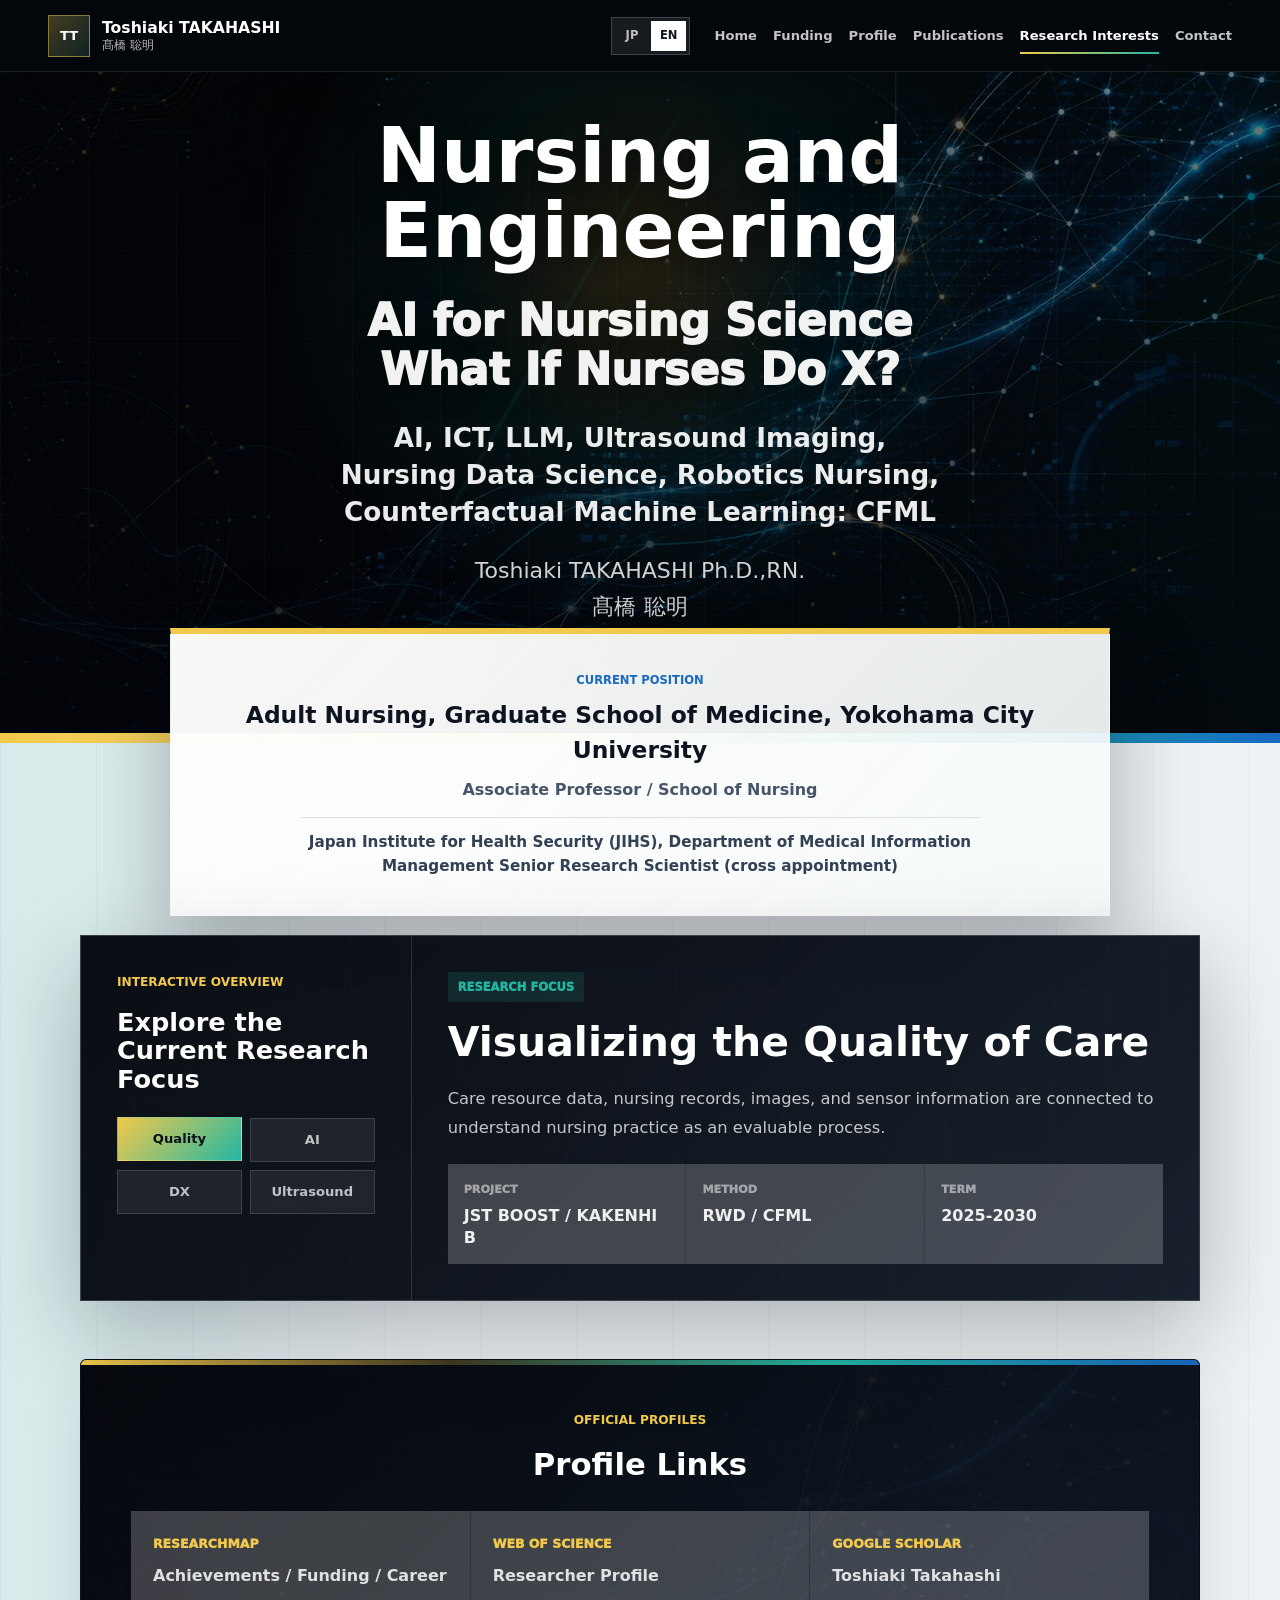
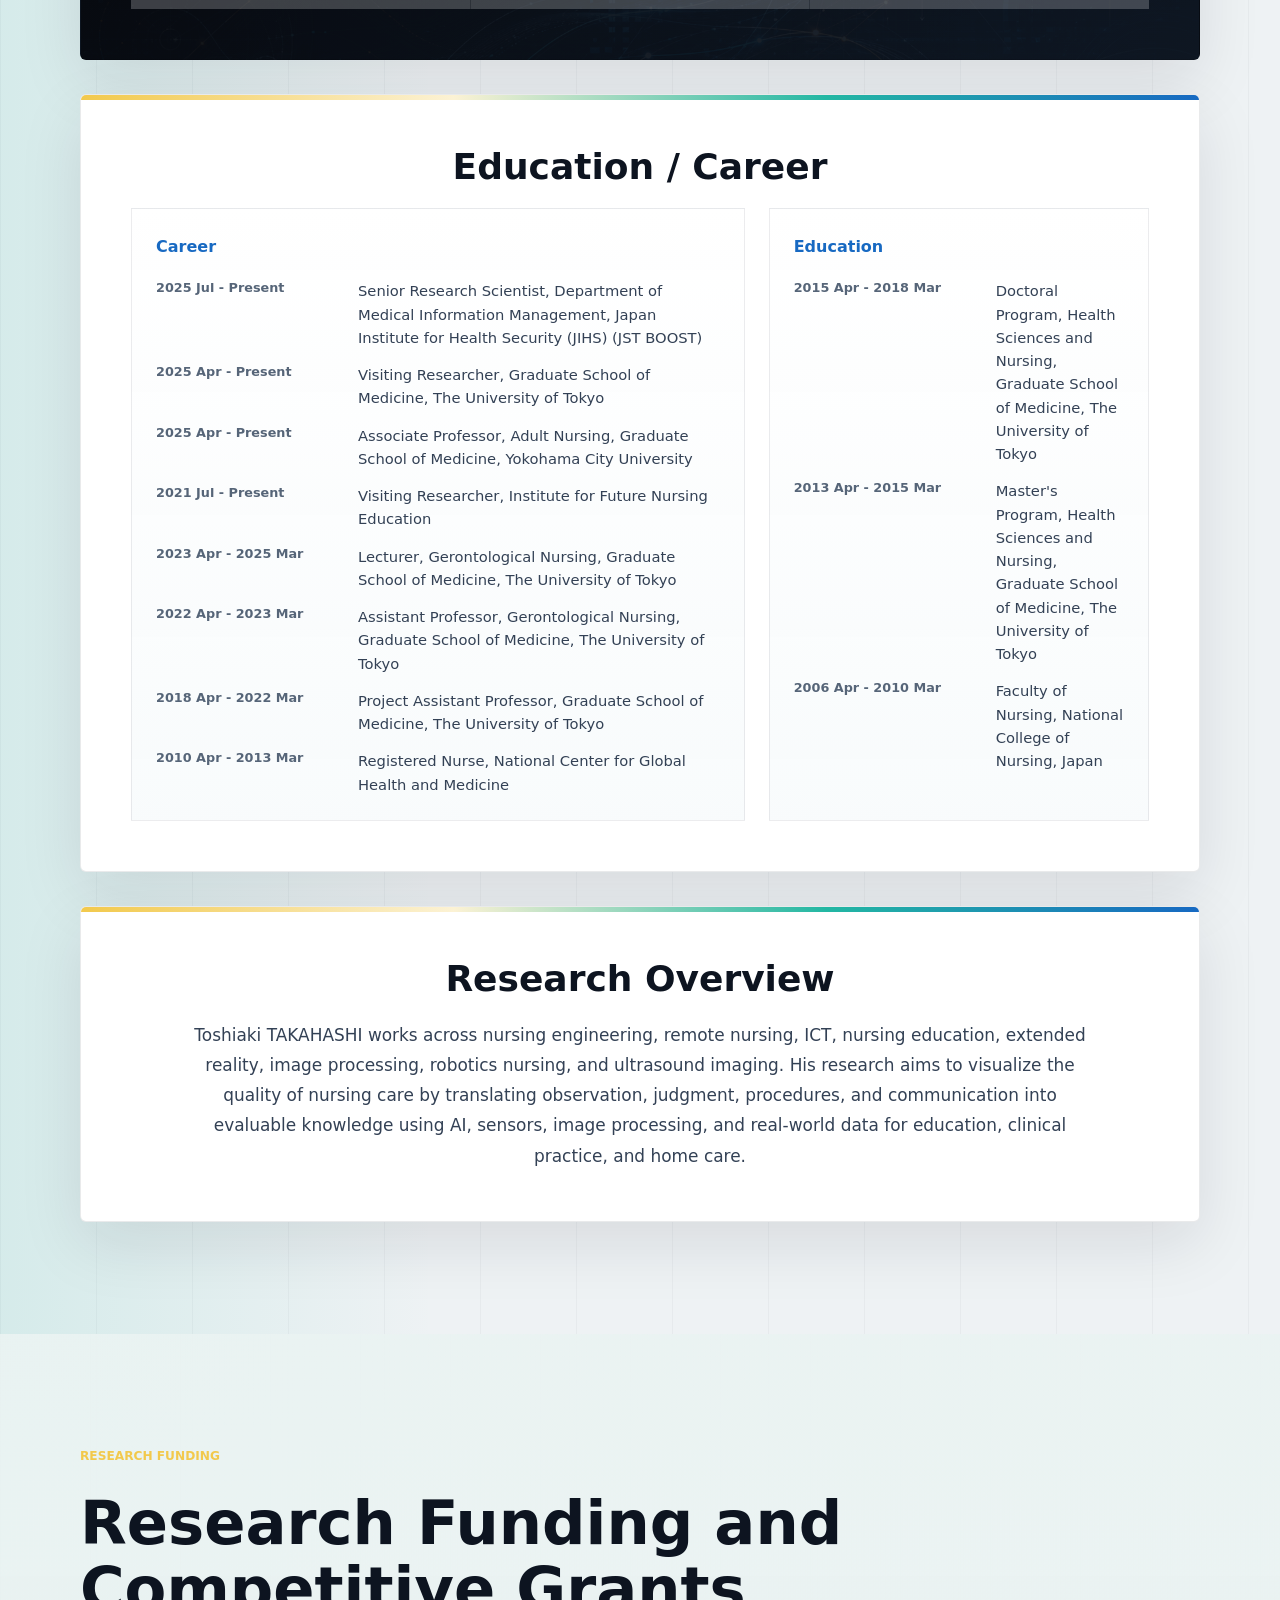
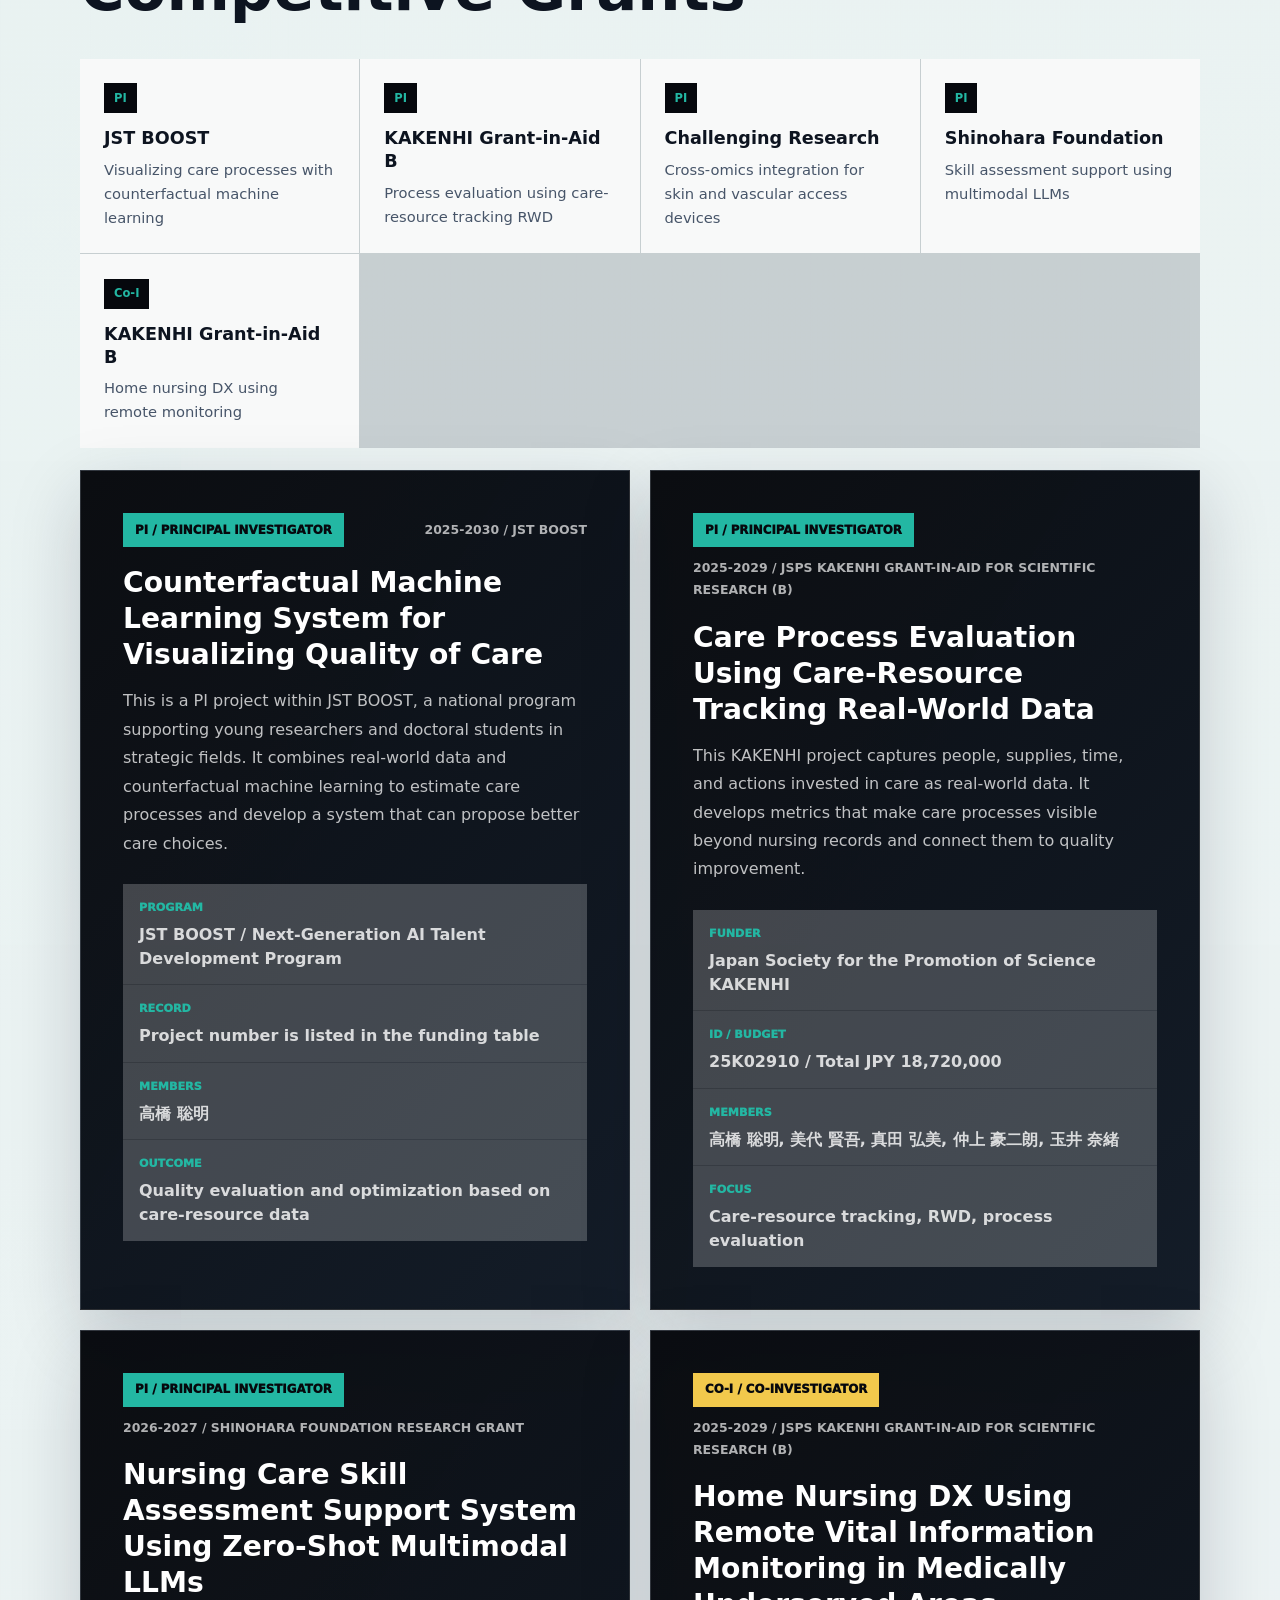
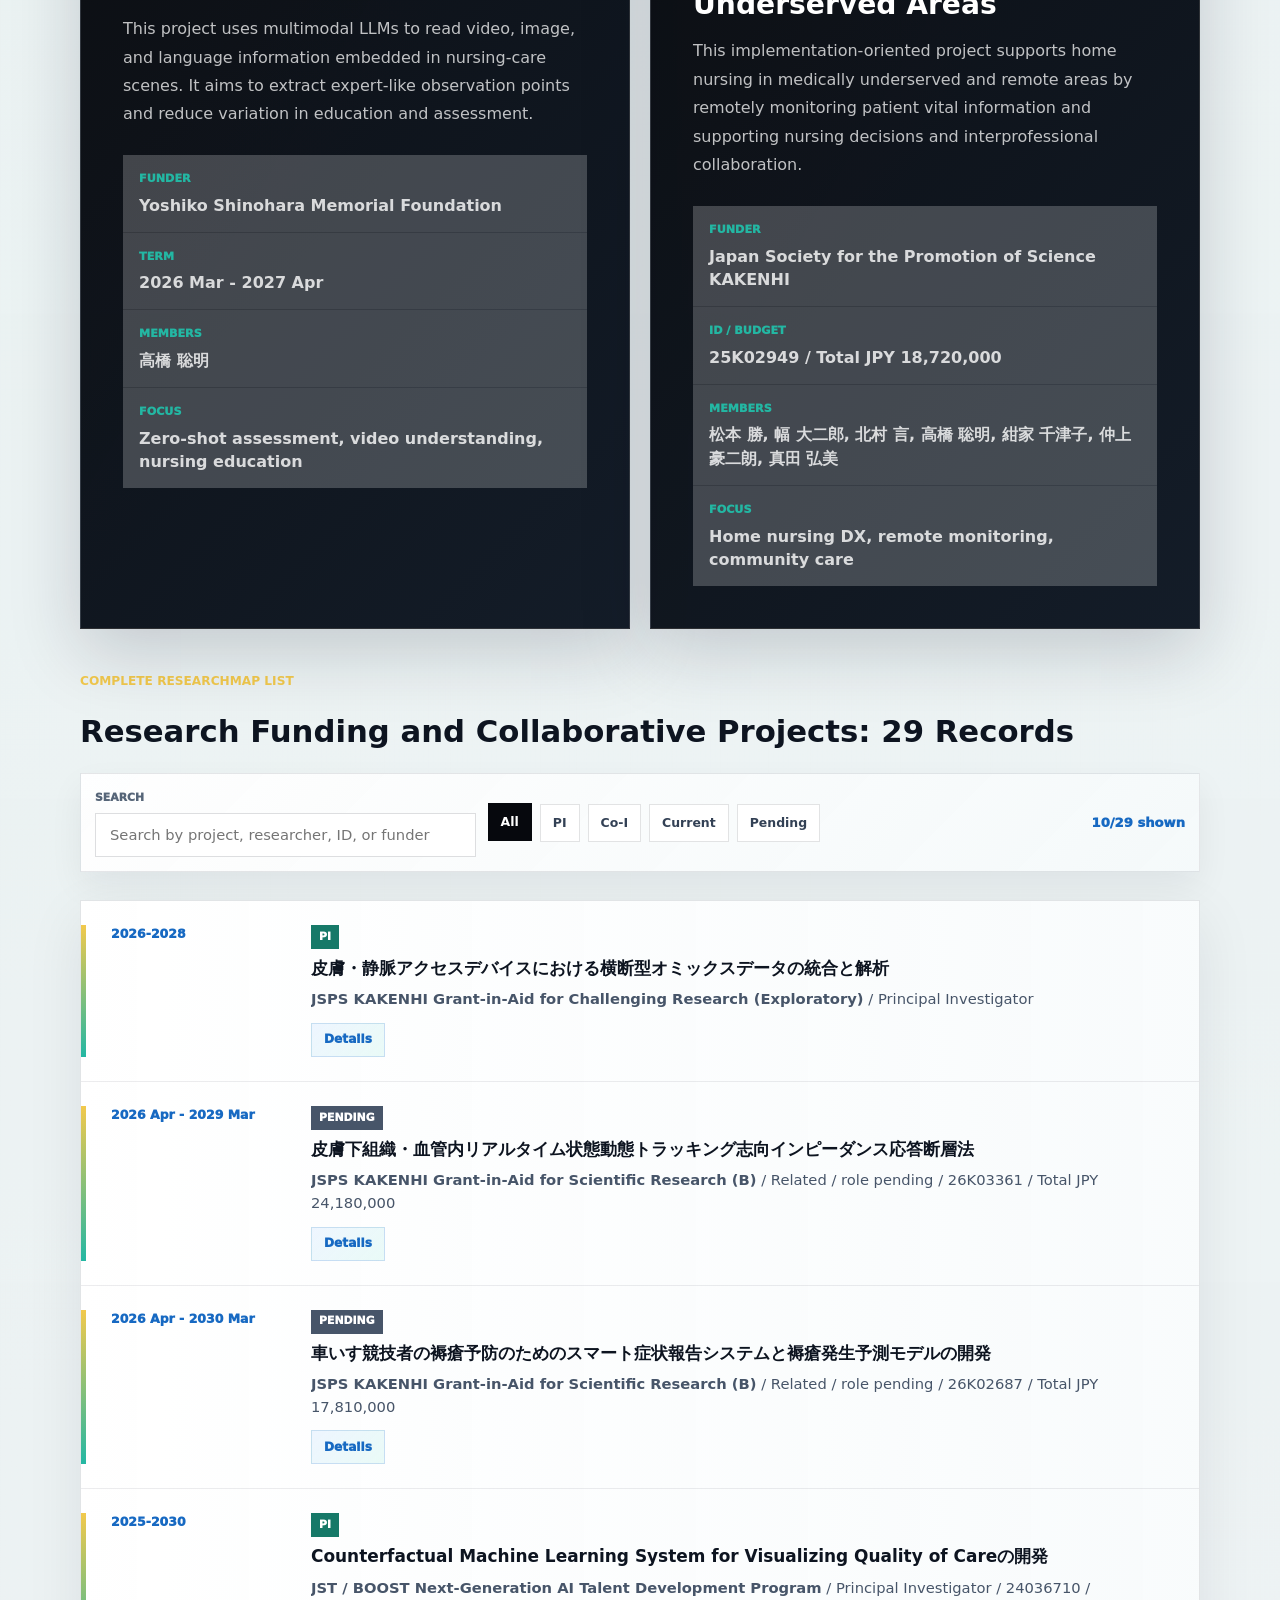
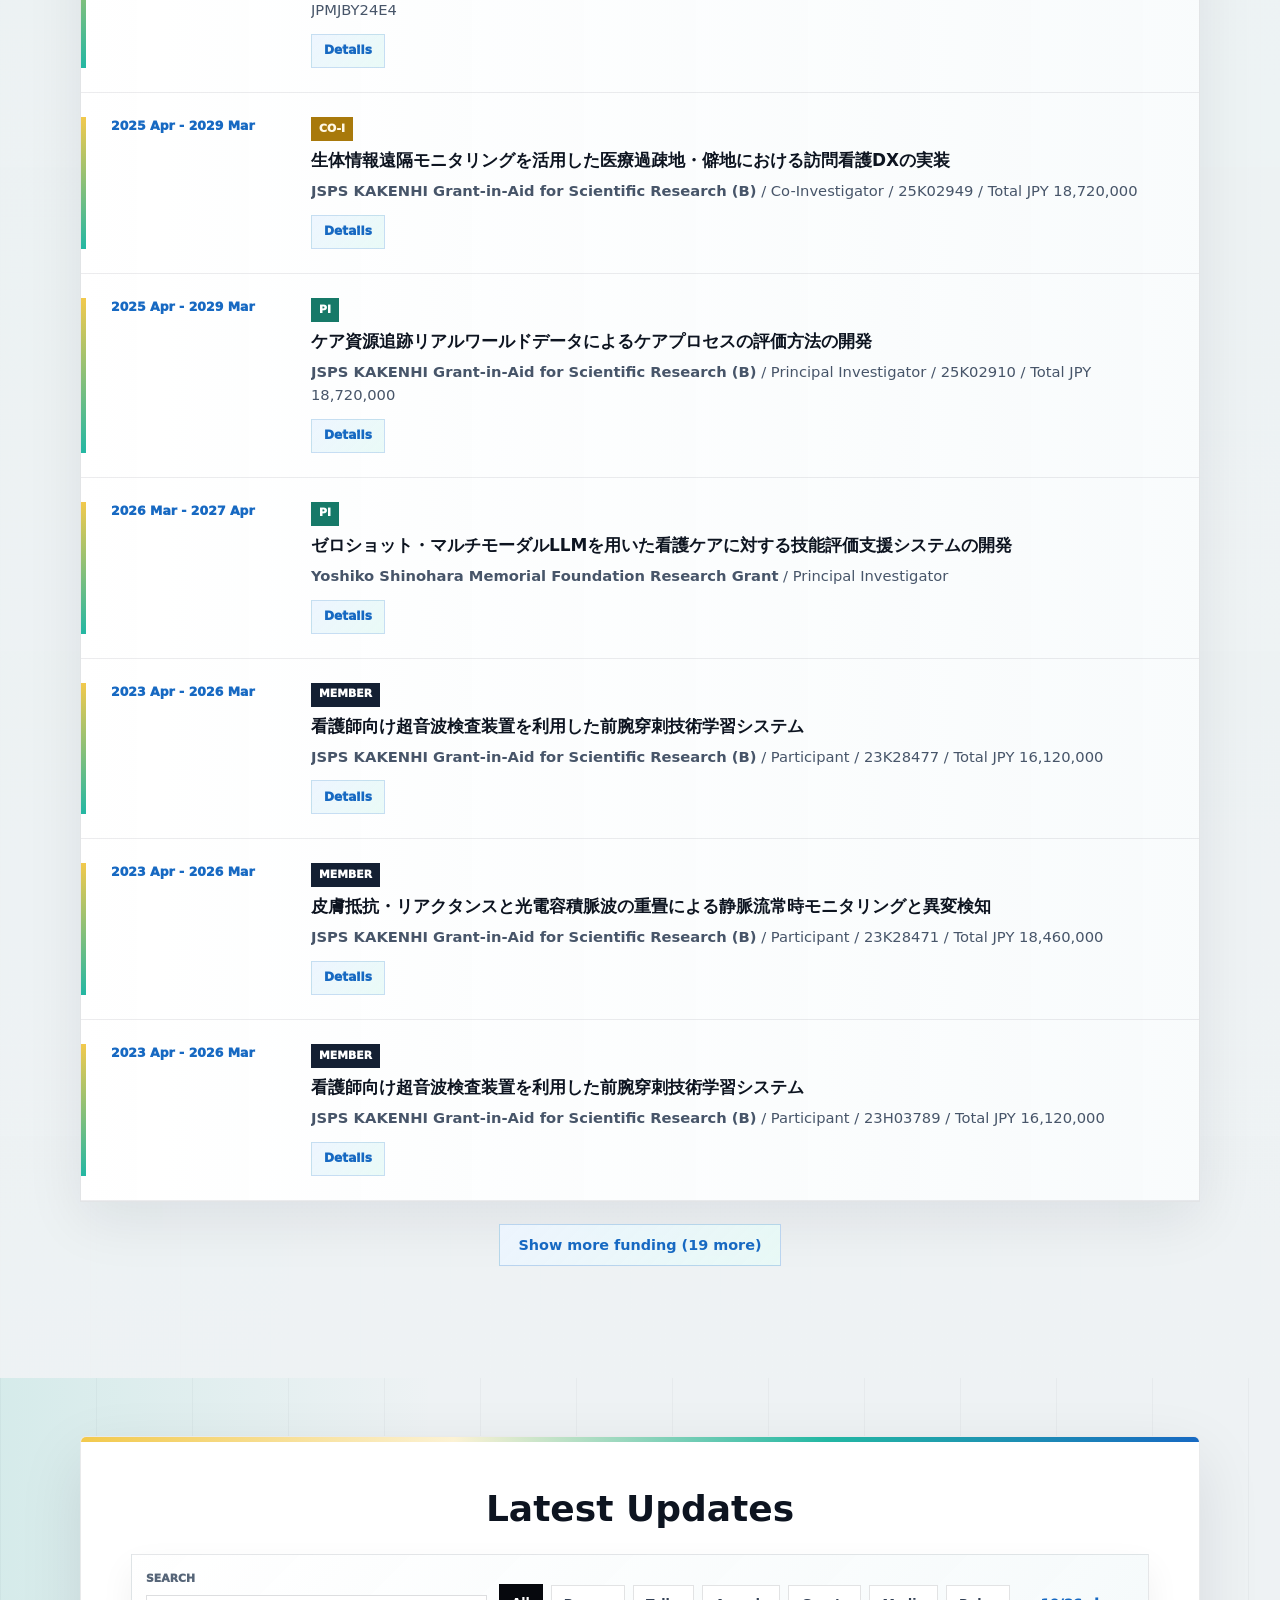
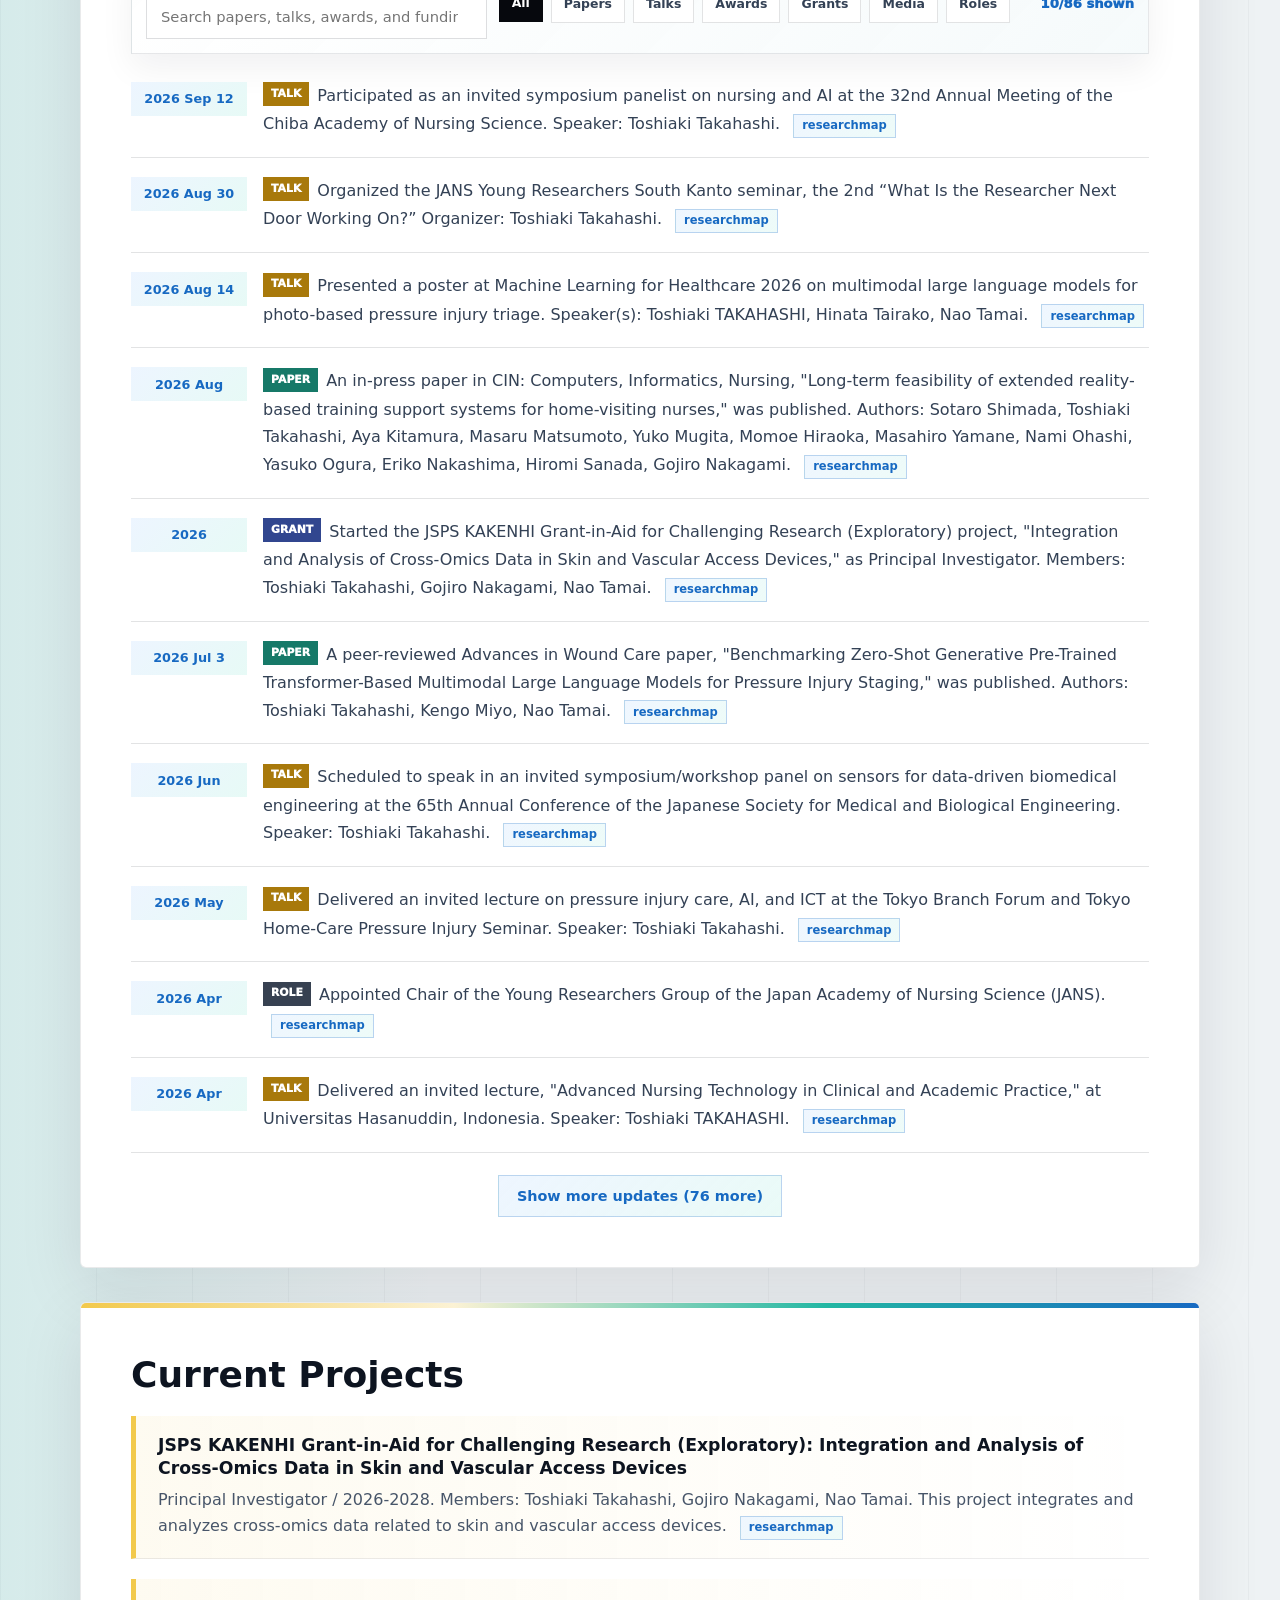
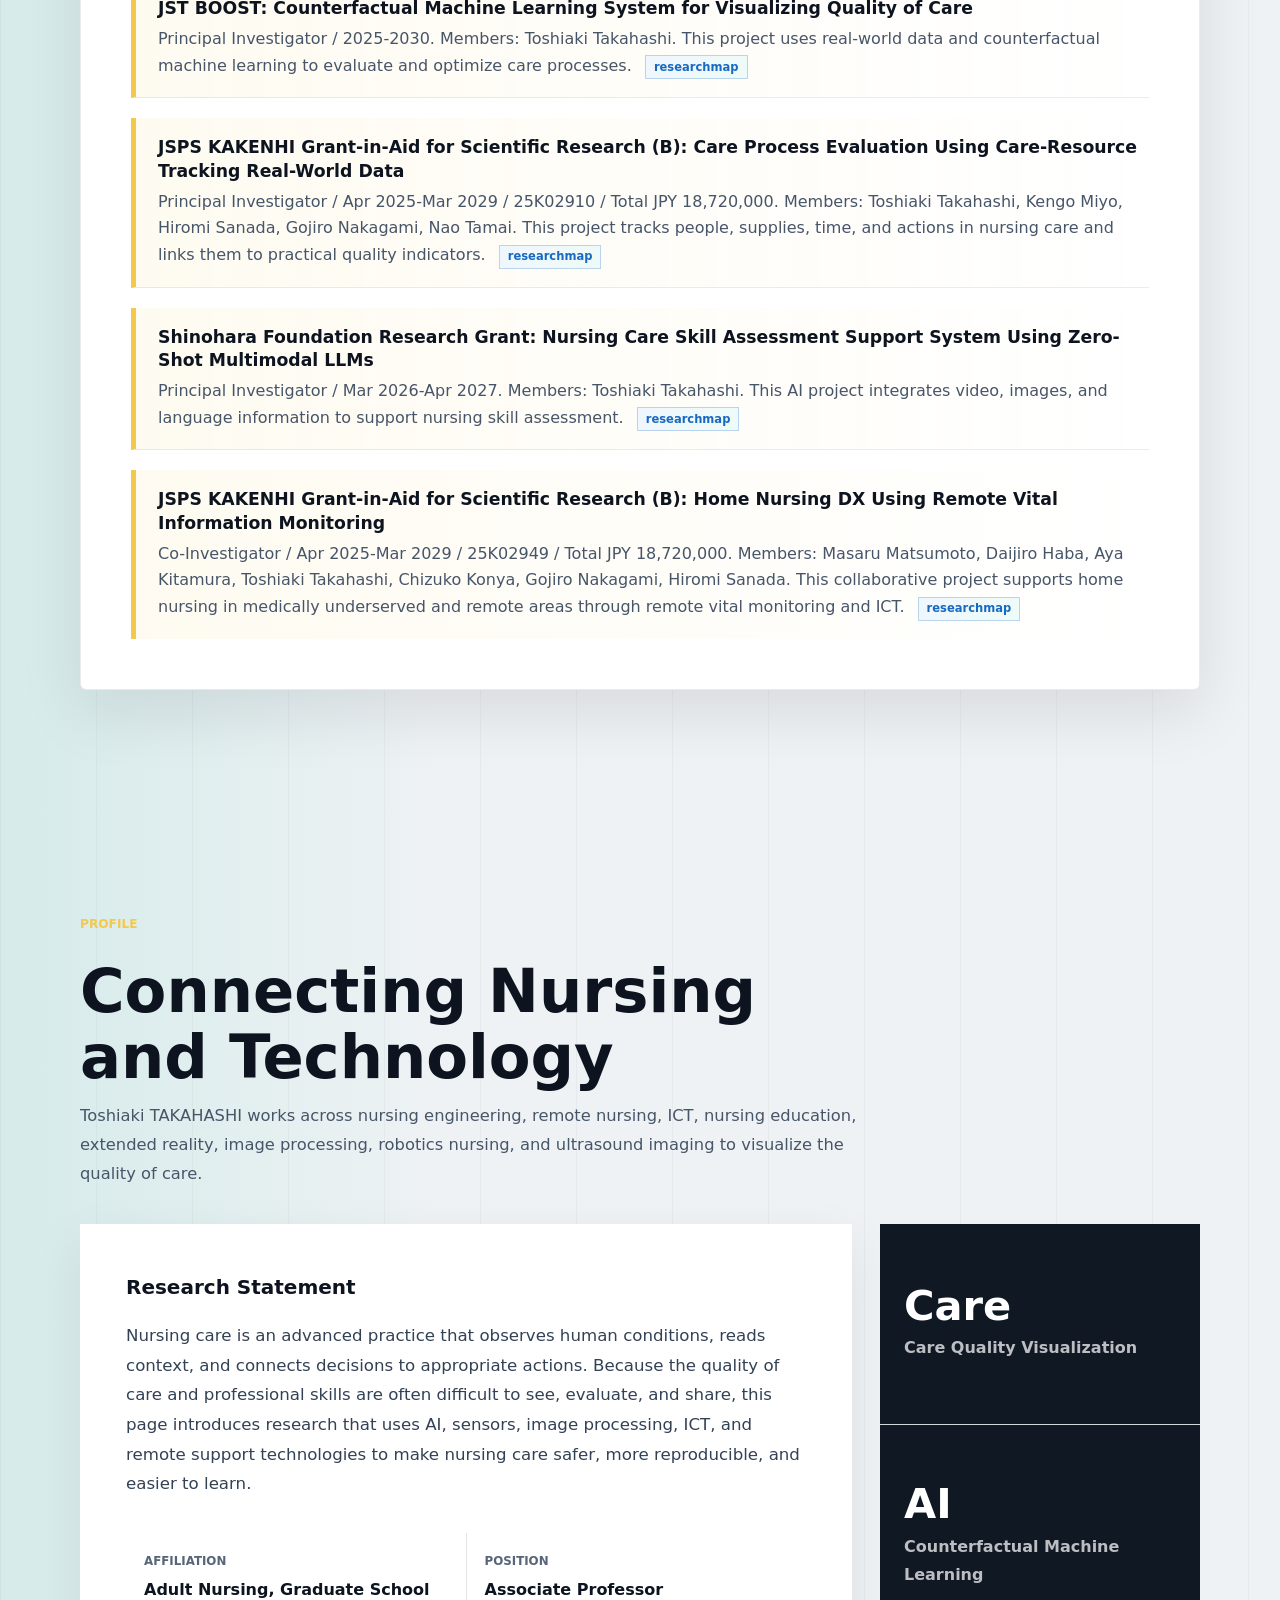
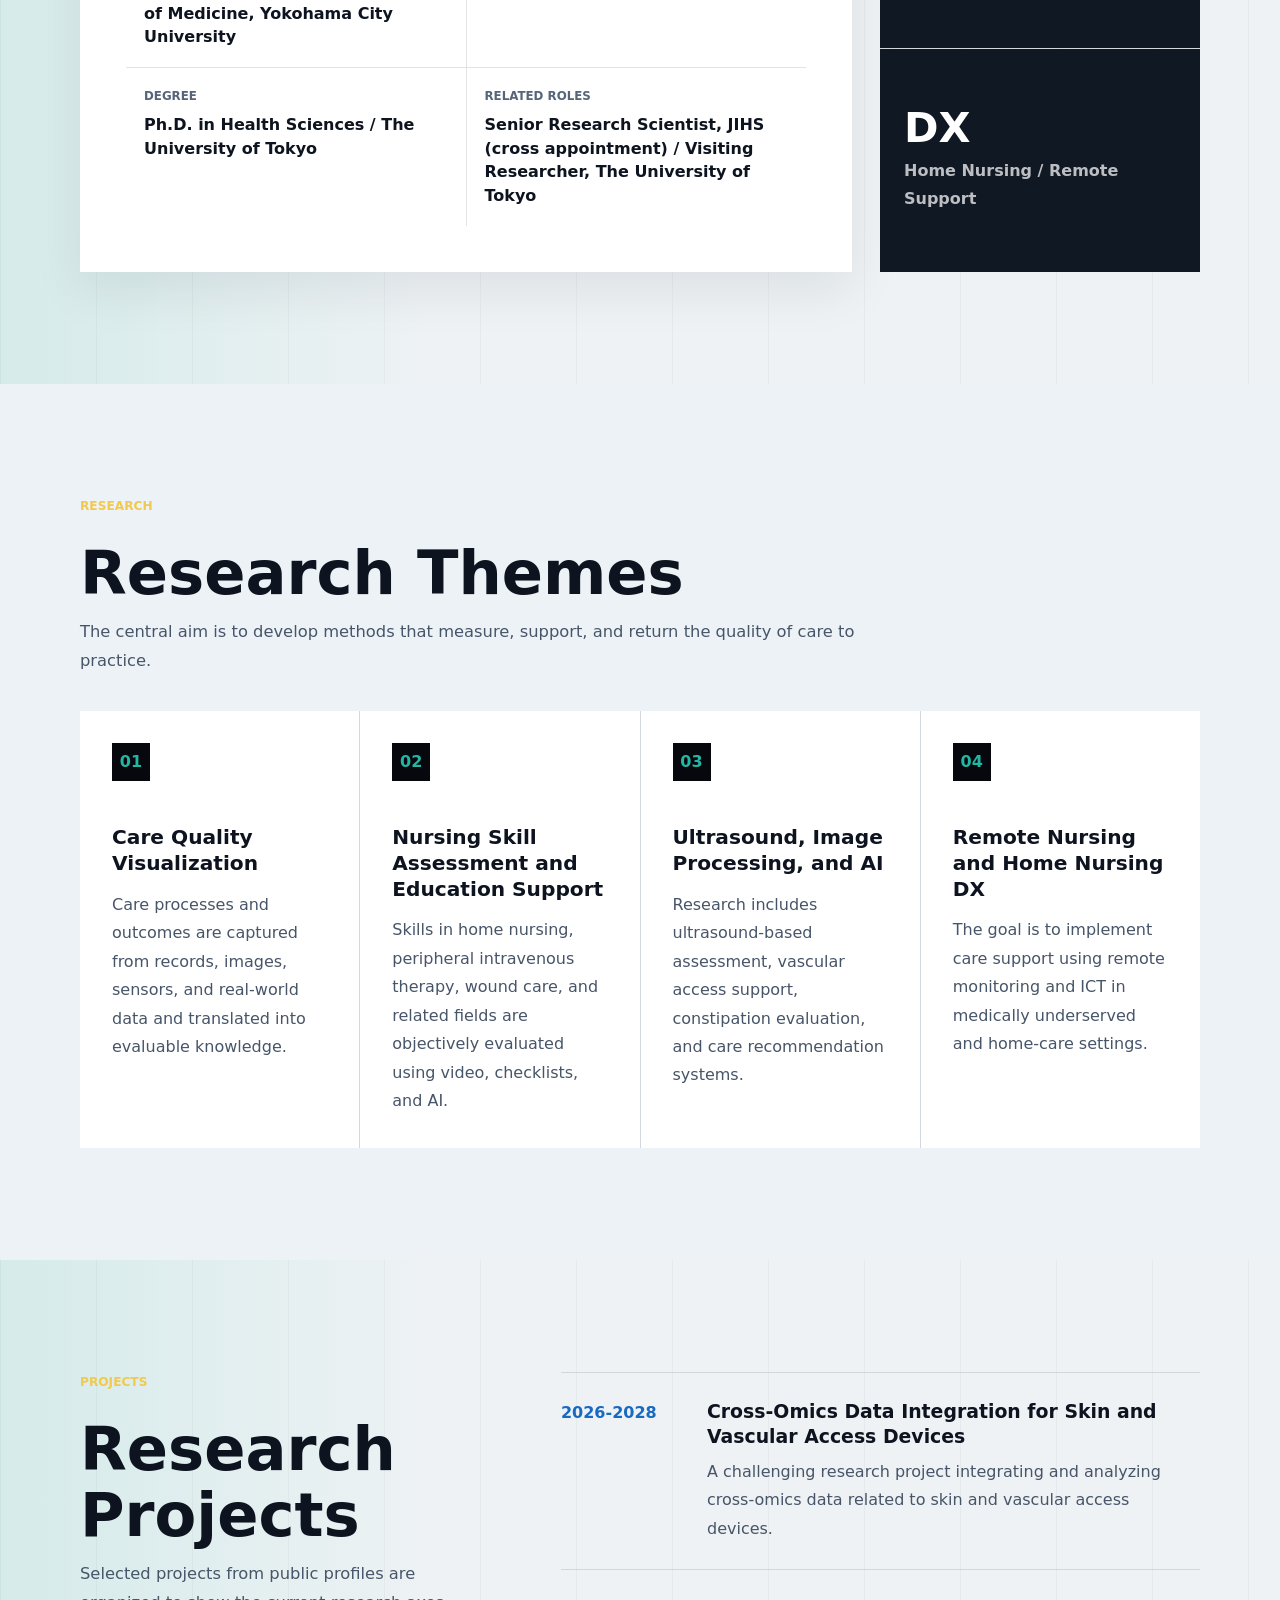
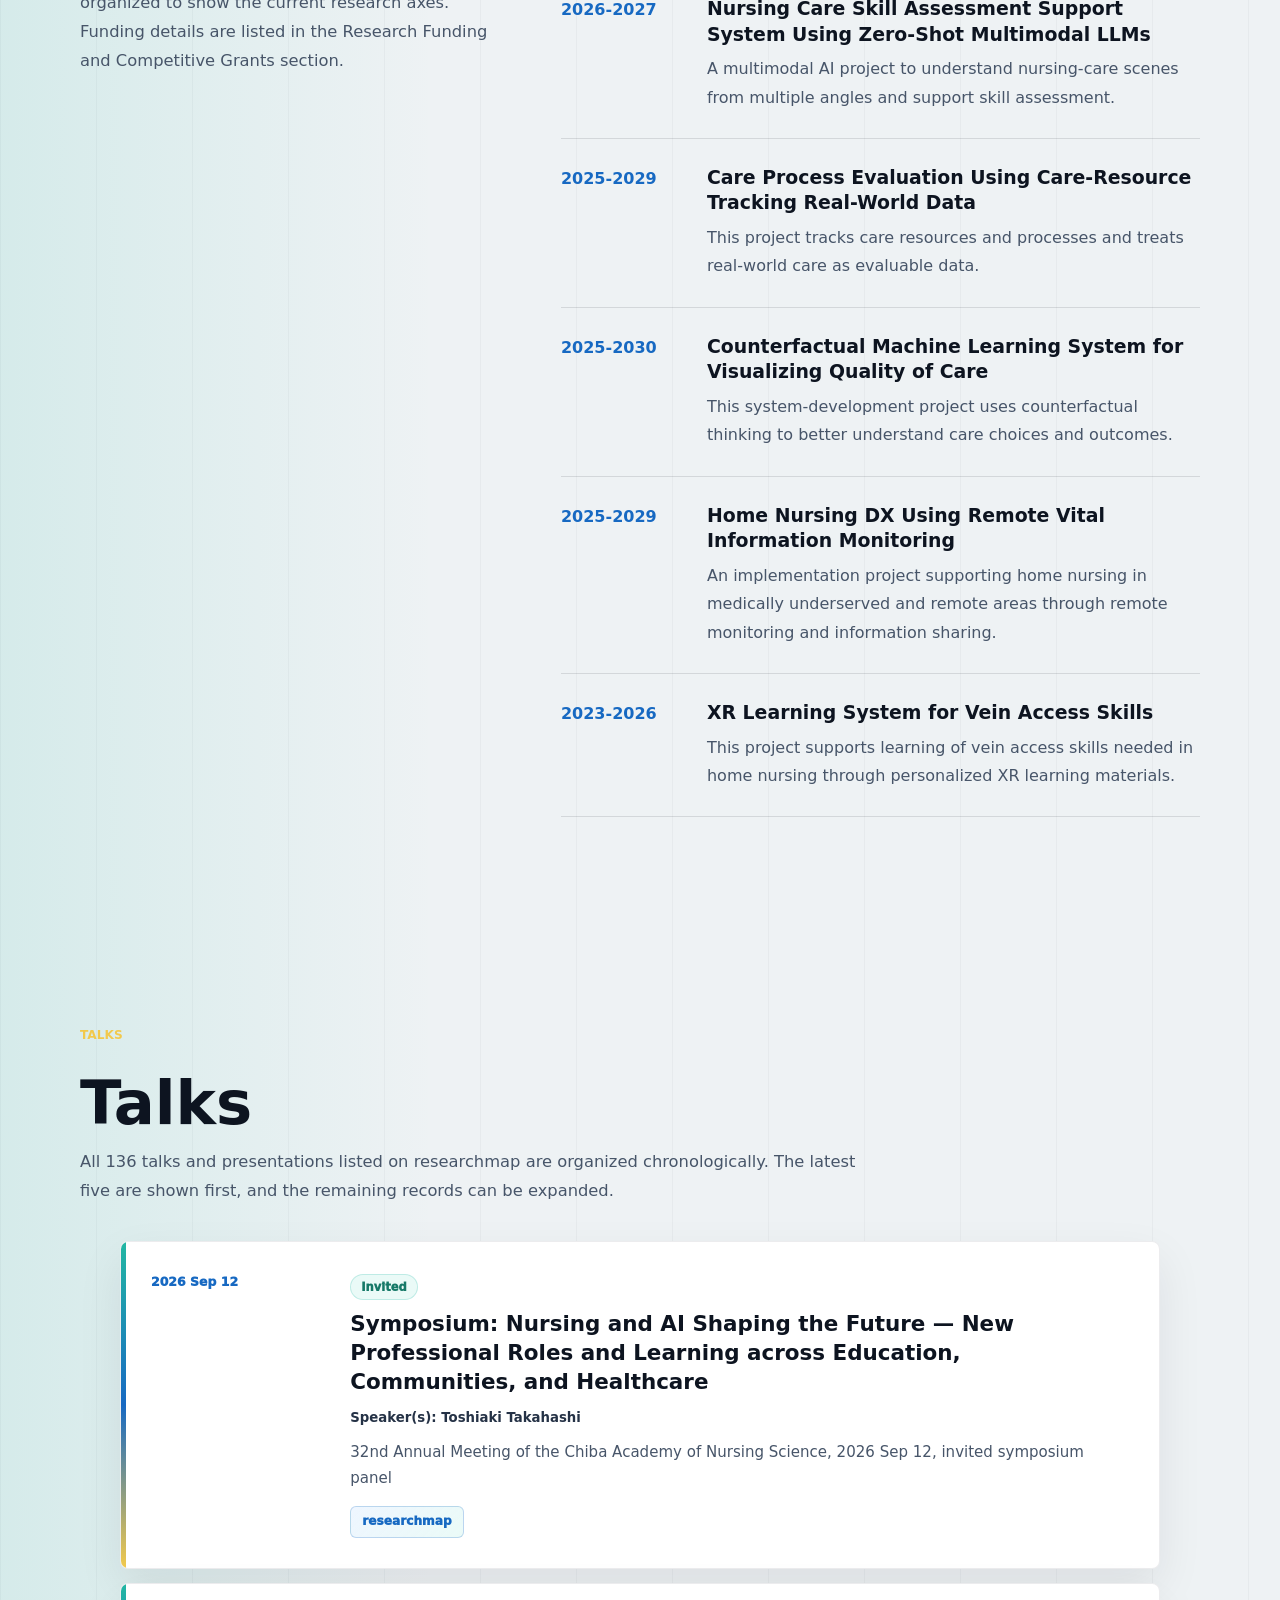
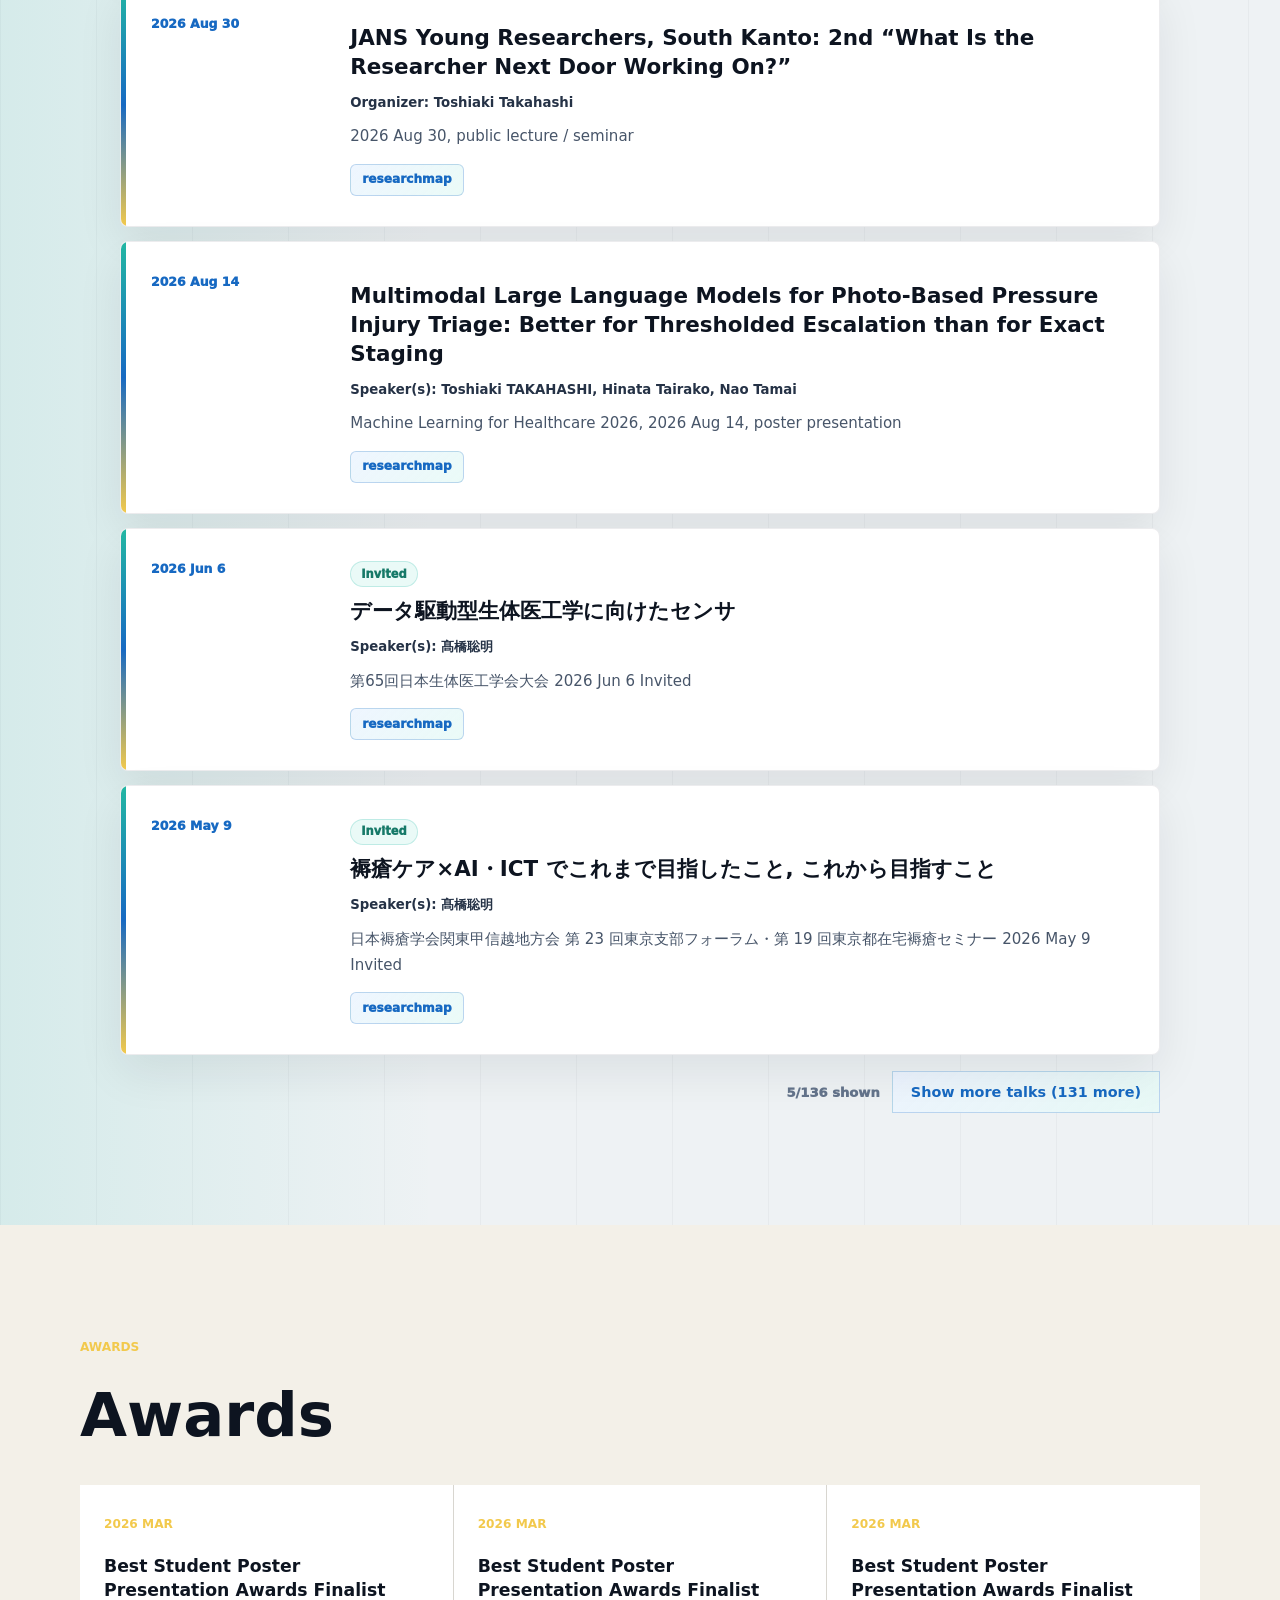
==== commit 68a5e529: "Add September symposium and August JANS seminar from researchmap" ====
--- a/en.html
+++ b/en.html
@@ -609,9 +609,11 @@
               <button type="button" data-news-filter="media">Media</button>
               <button type="button" data-news-filter="role">Roles</button>
             </div>
-            <p class="result-count" data-news-count>84 shown</p>
+            <p class="result-count" data-news-count>86 shown</p>
           </div>
           <ul class="news-list home-news-list" id="latest-news-list" data-news-list>
+            <li><time>2026 Sep 12</time><span>Participated as an invited symposium panelist on nursing and AI at the 32nd Annual Meeting of the Chiba Academy of Nursing Science. Speaker: Toshiaki Takahashi. <a class="source-link" href="https://researchmap.jp/some0104/presentations/54986024?lang=en" target="_blank" rel="noreferrer">researchmap</a></span></li>
+            <li><time>2026 Aug 30</time><span>Organized the JANS Young Researchers South Kanto seminar, the 2nd “What Is the Researcher Next Door Working On?” Organizer: Toshiaki Takahashi. <a class="source-link" href="https://researchmap.jp/some0104/presentations/54985996?lang=en" target="_blank" rel="noreferrer">researchmap</a></span></li>
             <li><time>2026 Aug 14</time><span>Presented a poster at Machine Learning for Healthcare 2026 on multimodal large language models for photo-based pressure injury triage. Speaker(s): Toshiaki TAKAHASHI, Hinata Tairako, Nao Tamai. <a class="source-link" href="https://researchmap.jp/some0104/presentations/54672453?lang=en" target="_blank" rel="noreferrer">researchmap</a></span></li>
             <li><time>2026 Aug</time><span>An in-press paper in CIN: Computers, Informatics, Nursing, "Long-term feasibility of extended reality-based training support systems for home-visiting nurses," was published. Authors: Sotaro Shimada, Toshiaki Takahashi, Aya Kitamura, Masaru Matsumoto, Yuko Mugita, Momoe Hiraoka, Masahiro Yamane, Nami Ohashi, Yasuko Ogura, Eriko Nakashima, Hiromi Sanada, Gojiro Nakagami. <a class="source-link" href="https://researchmap.jp/some0104/published_papers/54492163?lang=en" target="_blank" rel="noreferrer">researchmap</a></span></li>
             <li><time>2026</time><span>Started the JSPS KAKENHI Grant-in-Aid for Challenging Research (Exploratory) project, "Integration and Analysis of Cross-Omics Data in Skin and Vascular Access Devices," as Principal Investigator. Members: Toshiaki Takahashi, Gojiro Nakagami, Nao Tamai. <a class="source-link" href="https://researchmap.jp/some0104/research_projects/54341096?lang=ja" target="_blank" rel="noreferrer">researchmap</a></span></li>
@@ -888,10 +890,29 @@
           <p class="eyebrow">Talks</p>
           <h2>Talks</h2>
           <p>
-            All 134 talks and presentations listed on researchmap are organized chronologically. The latest five are shown first, and the remaining records can be expanded.
+            All 136 talks and presentations listed on researchmap are organized chronologically. The latest five are shown first, and the remaining records can be expanded.
           </p>
         </div>
         <div class="activity-grid" id="talk-list" data-talk-list>
+          <article>
+            <time>2026 Sep 12</time>
+            <div>
+              <span class="talk-label">Invited</span>
+              <h3><a href="https://researchmap.jp/some0104/presentations/54986024?lang=en" target="_blank" rel="noreferrer">Symposium: Nursing and AI Shaping the Future — New Professional Roles and Learning across Education, Communities, and Healthcare</a></h3>
+              <p class="talk-authors">Speaker(s): Toshiaki Takahashi</p>
+              <p>32nd Annual Meeting of the Chiba Academy of Nursing Science, 2026 Sep 12, invited symposium panel</p>
+              <div class="talk-links"><a href="https://researchmap.jp/some0104/presentations/54986024?lang=en" target="_blank" rel="noreferrer">researchmap</a></div>
+            </div>
+          </article>
+          <article>
+            <time>2026 Aug 30</time>
+            <div>
+              <h3><a href="https://researchmap.jp/some0104/presentations/54985996?lang=en" target="_blank" rel="noreferrer">JANS Young Researchers, South Kanto: 2nd “What Is the Researcher Next Door Working On?”</a></h3>
+              <p class="talk-authors">Organizer: Toshiaki Takahashi</p>
+              <p>2026 Aug 30, public lecture / seminar</p>
+              <div class="talk-links"><a href="https://researchmap.jp/some0104/presentations/54985996?lang=en" target="_blank" rel="noreferrer">researchmap</a></div>
+            </div>
+          </article>
           <article>
             <time>2026 Aug 14</time>
             <div>
@@ -2127,7 +2148,7 @@
           </article>
         </div>
         <div class="list-actions talk-actions">
-          <p class="result-count" data-talk-count>5/134 shown</p>
+          <p class="result-count" data-talk-count>5/136 shown</p>
           <button
             class="list-toggle"
             type="button"
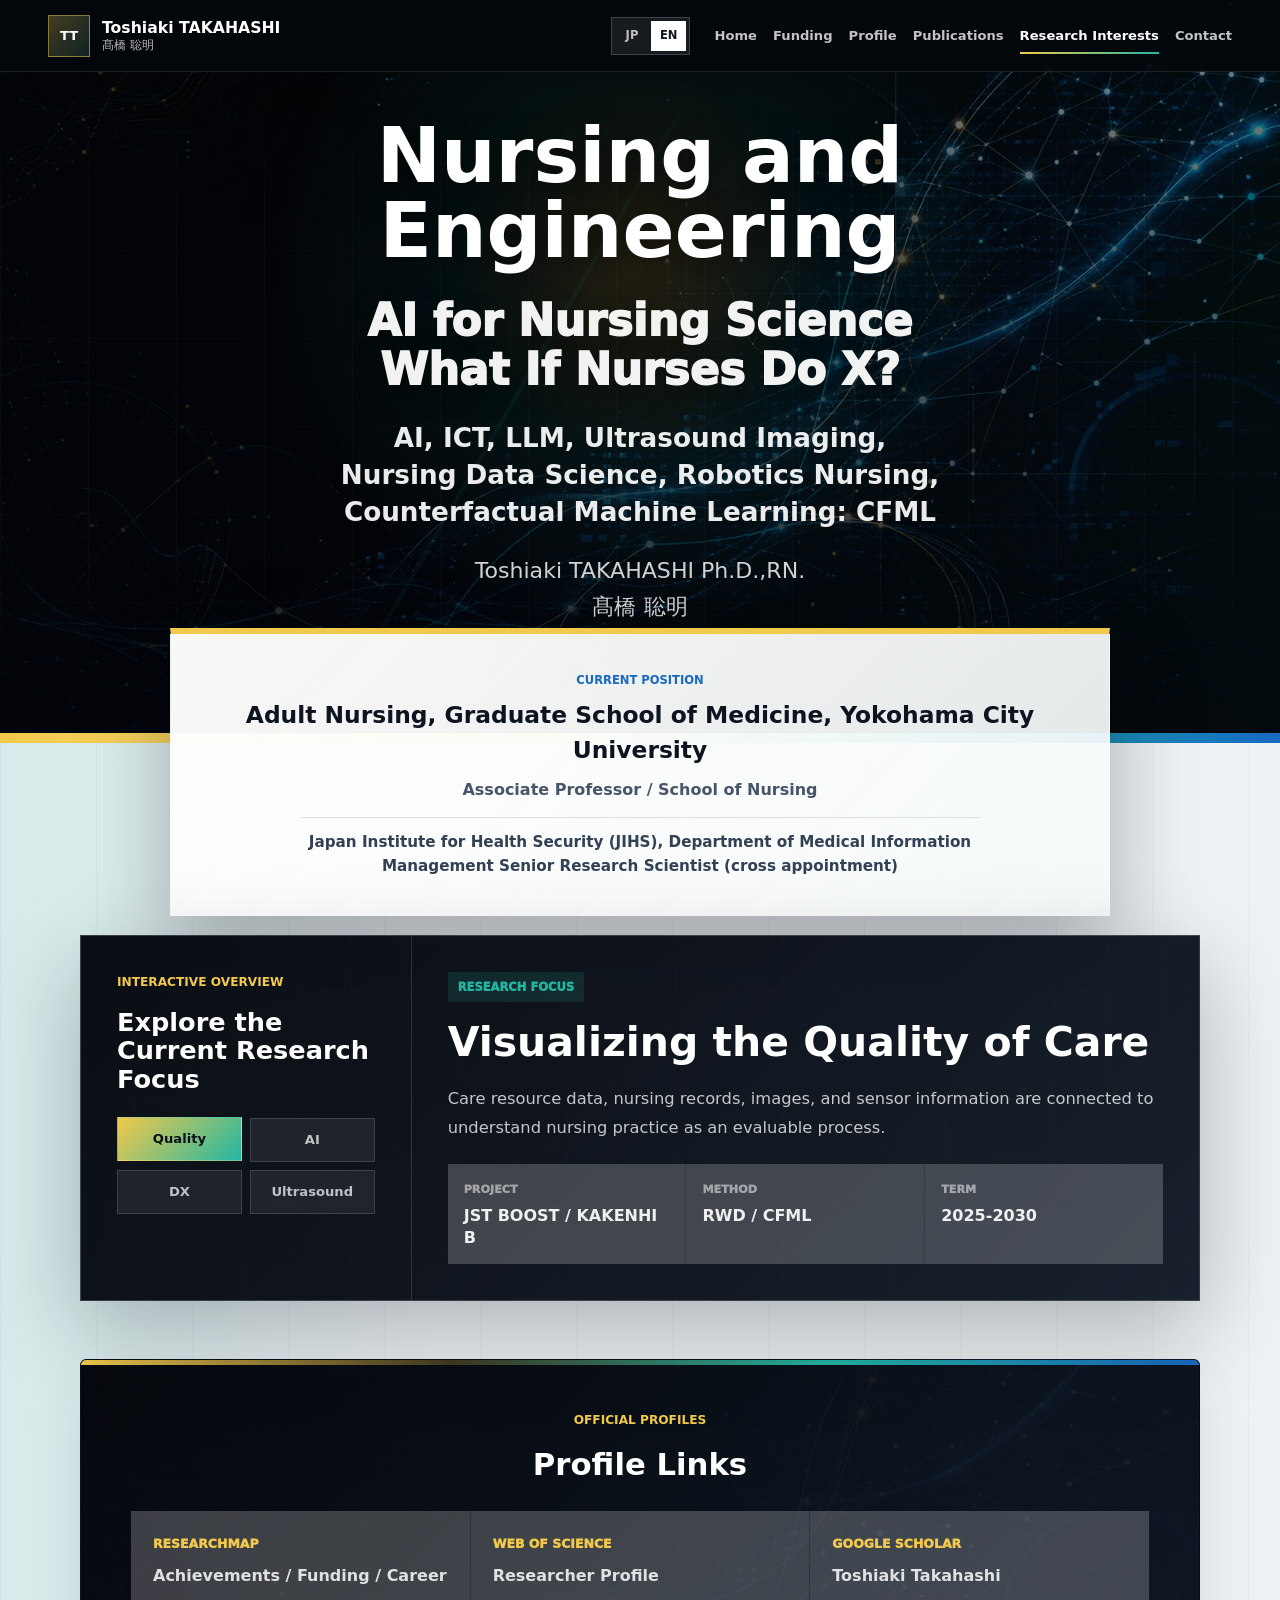
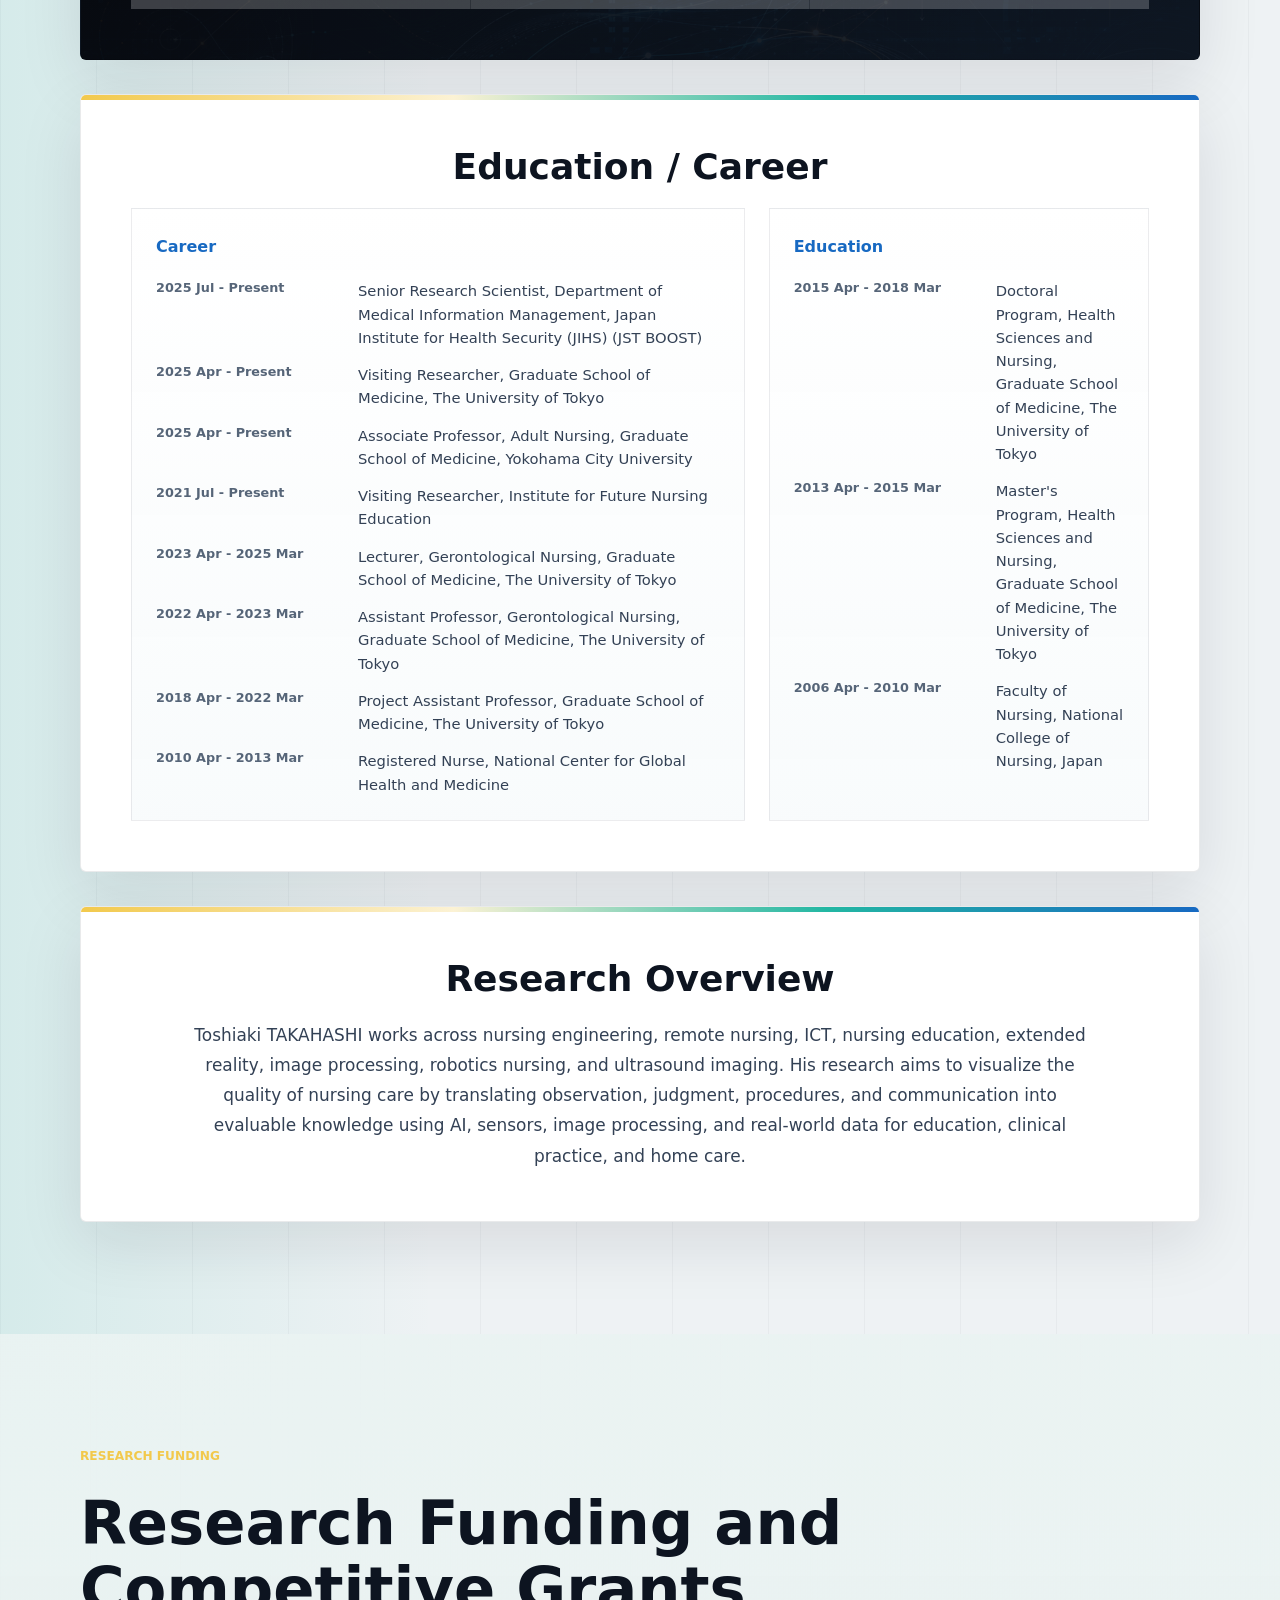
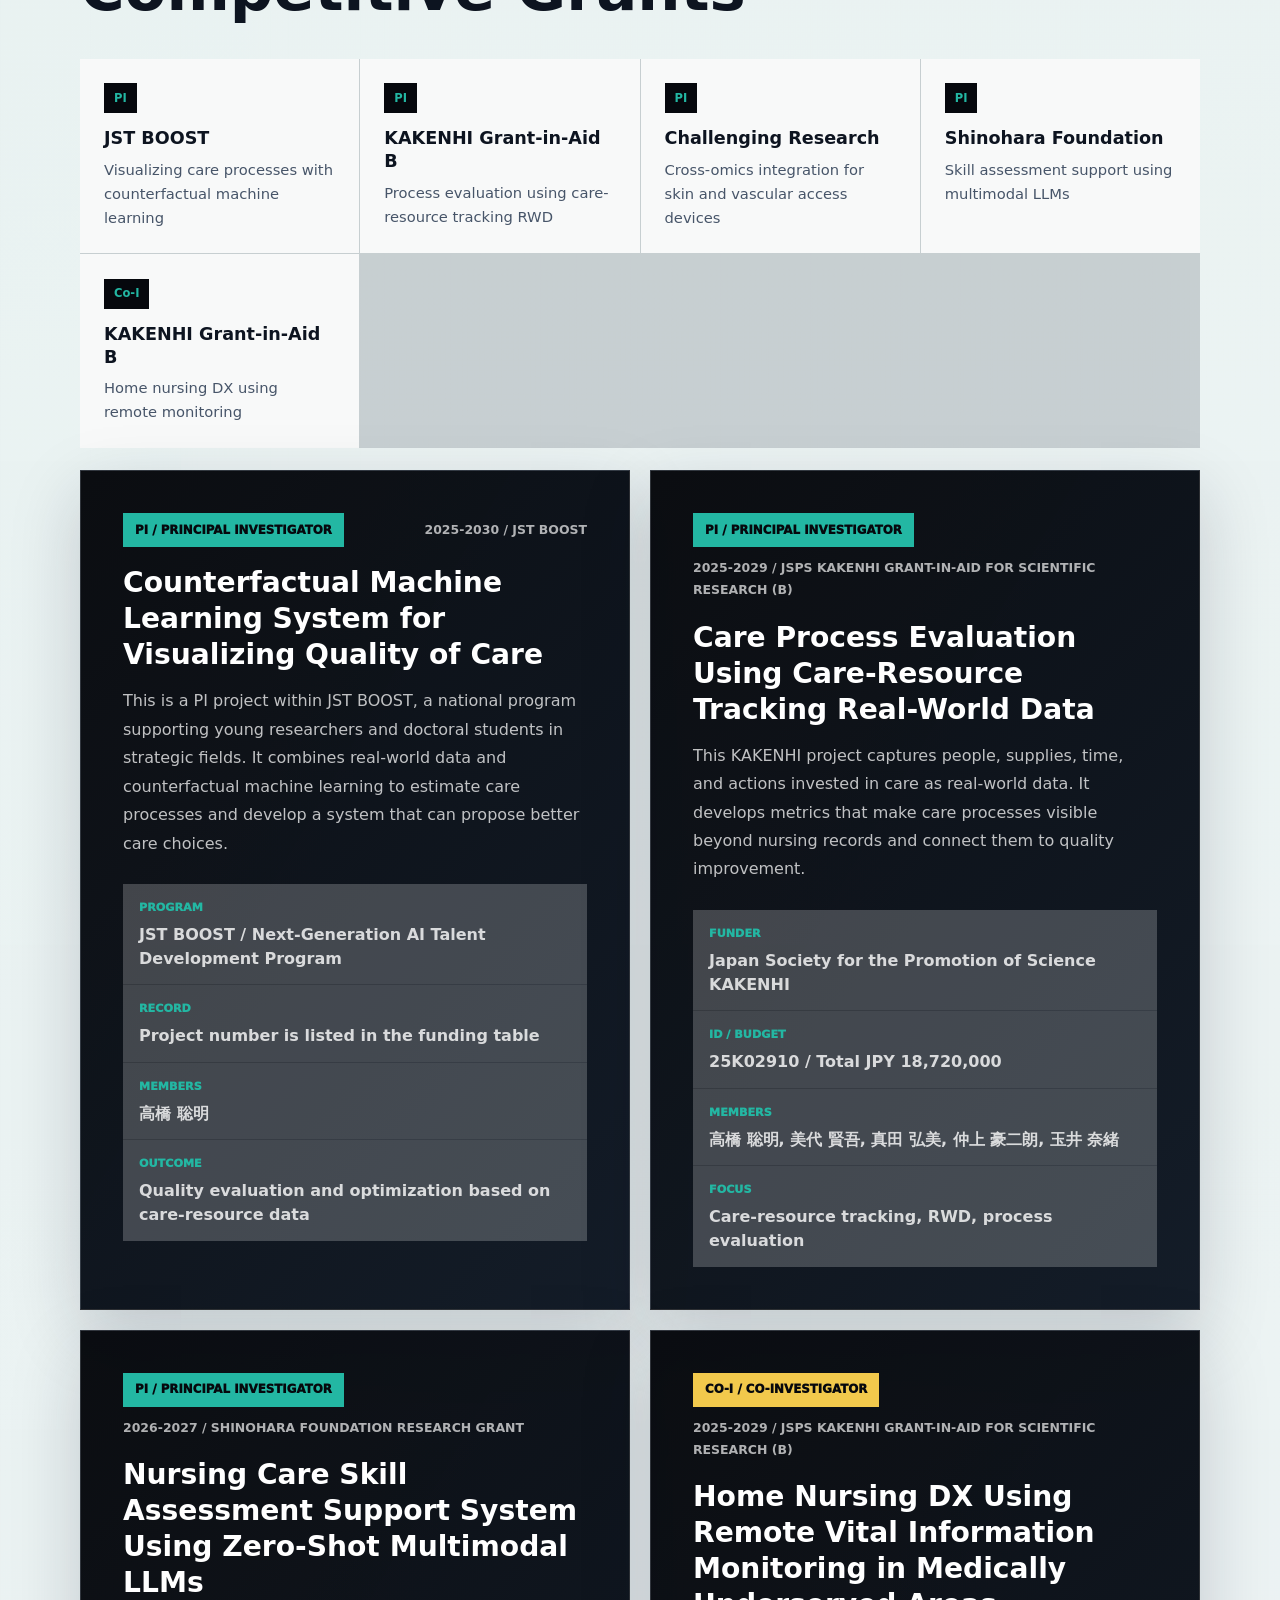
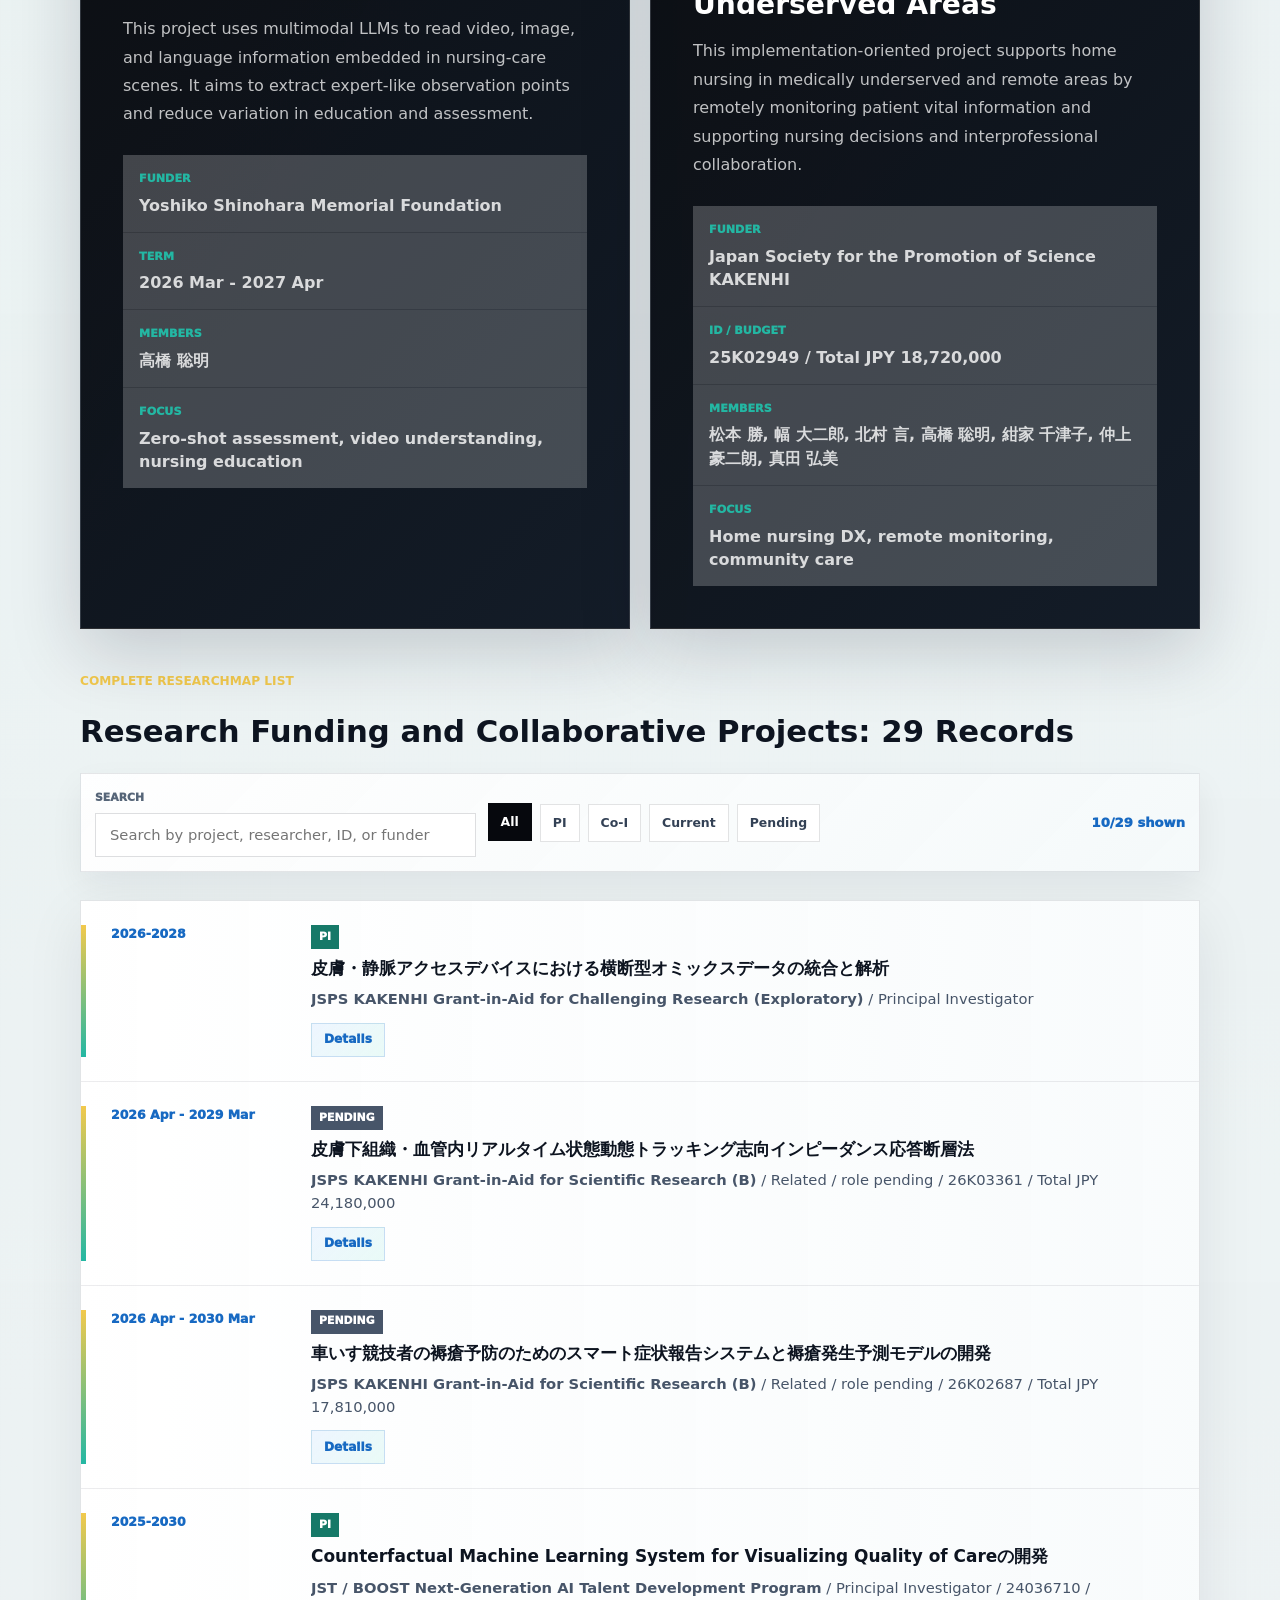
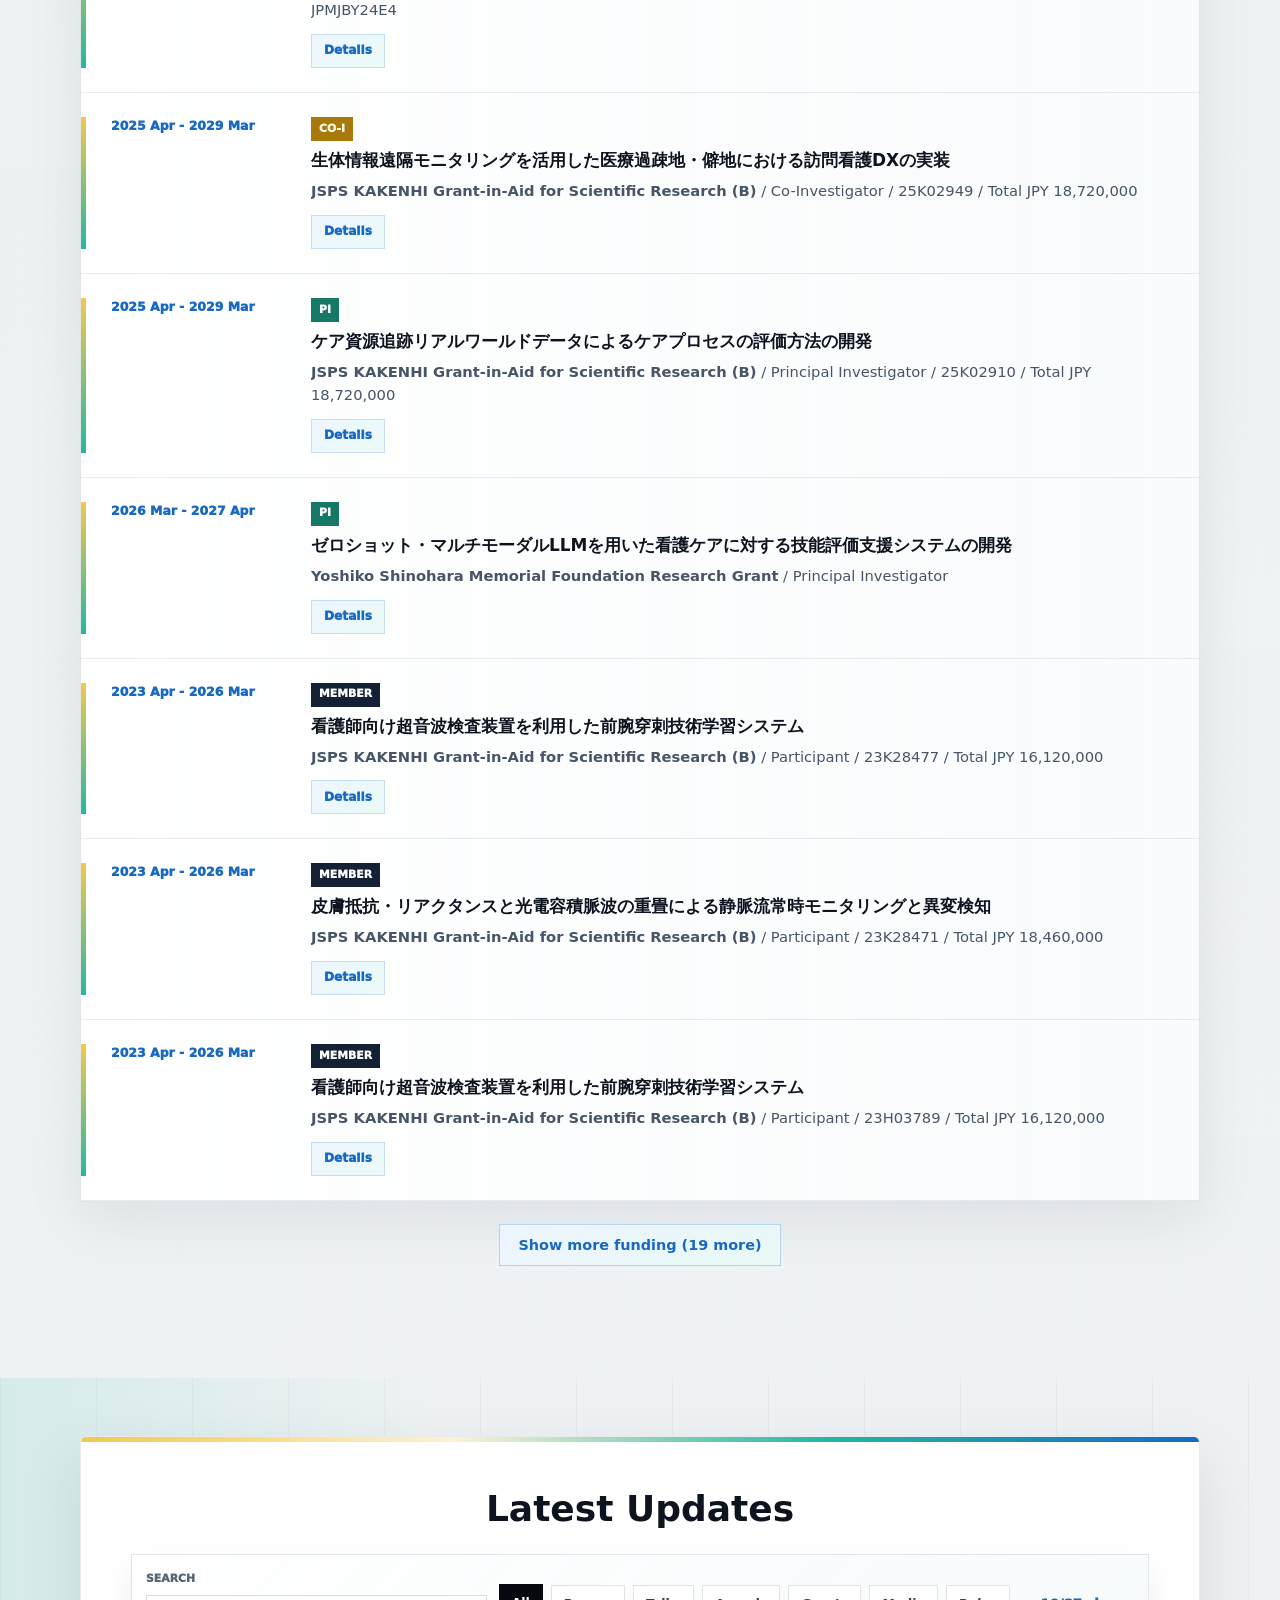
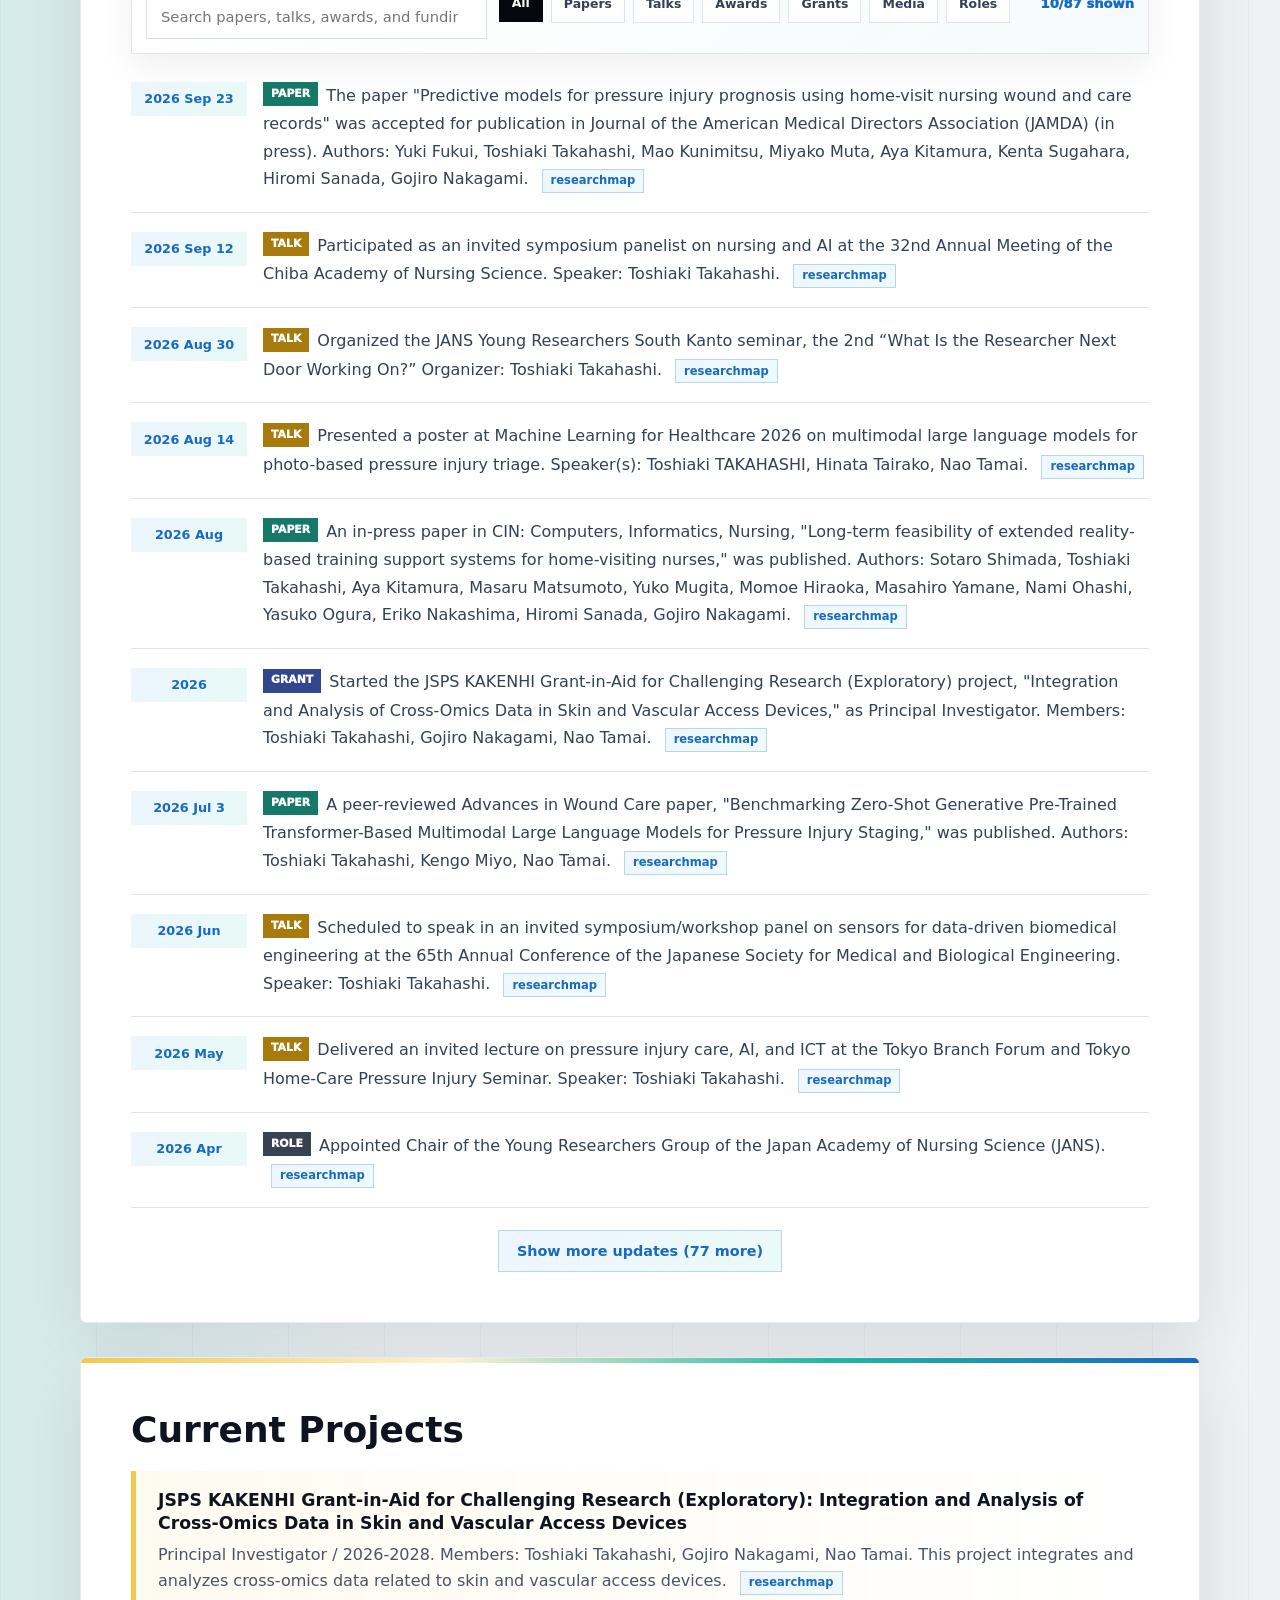
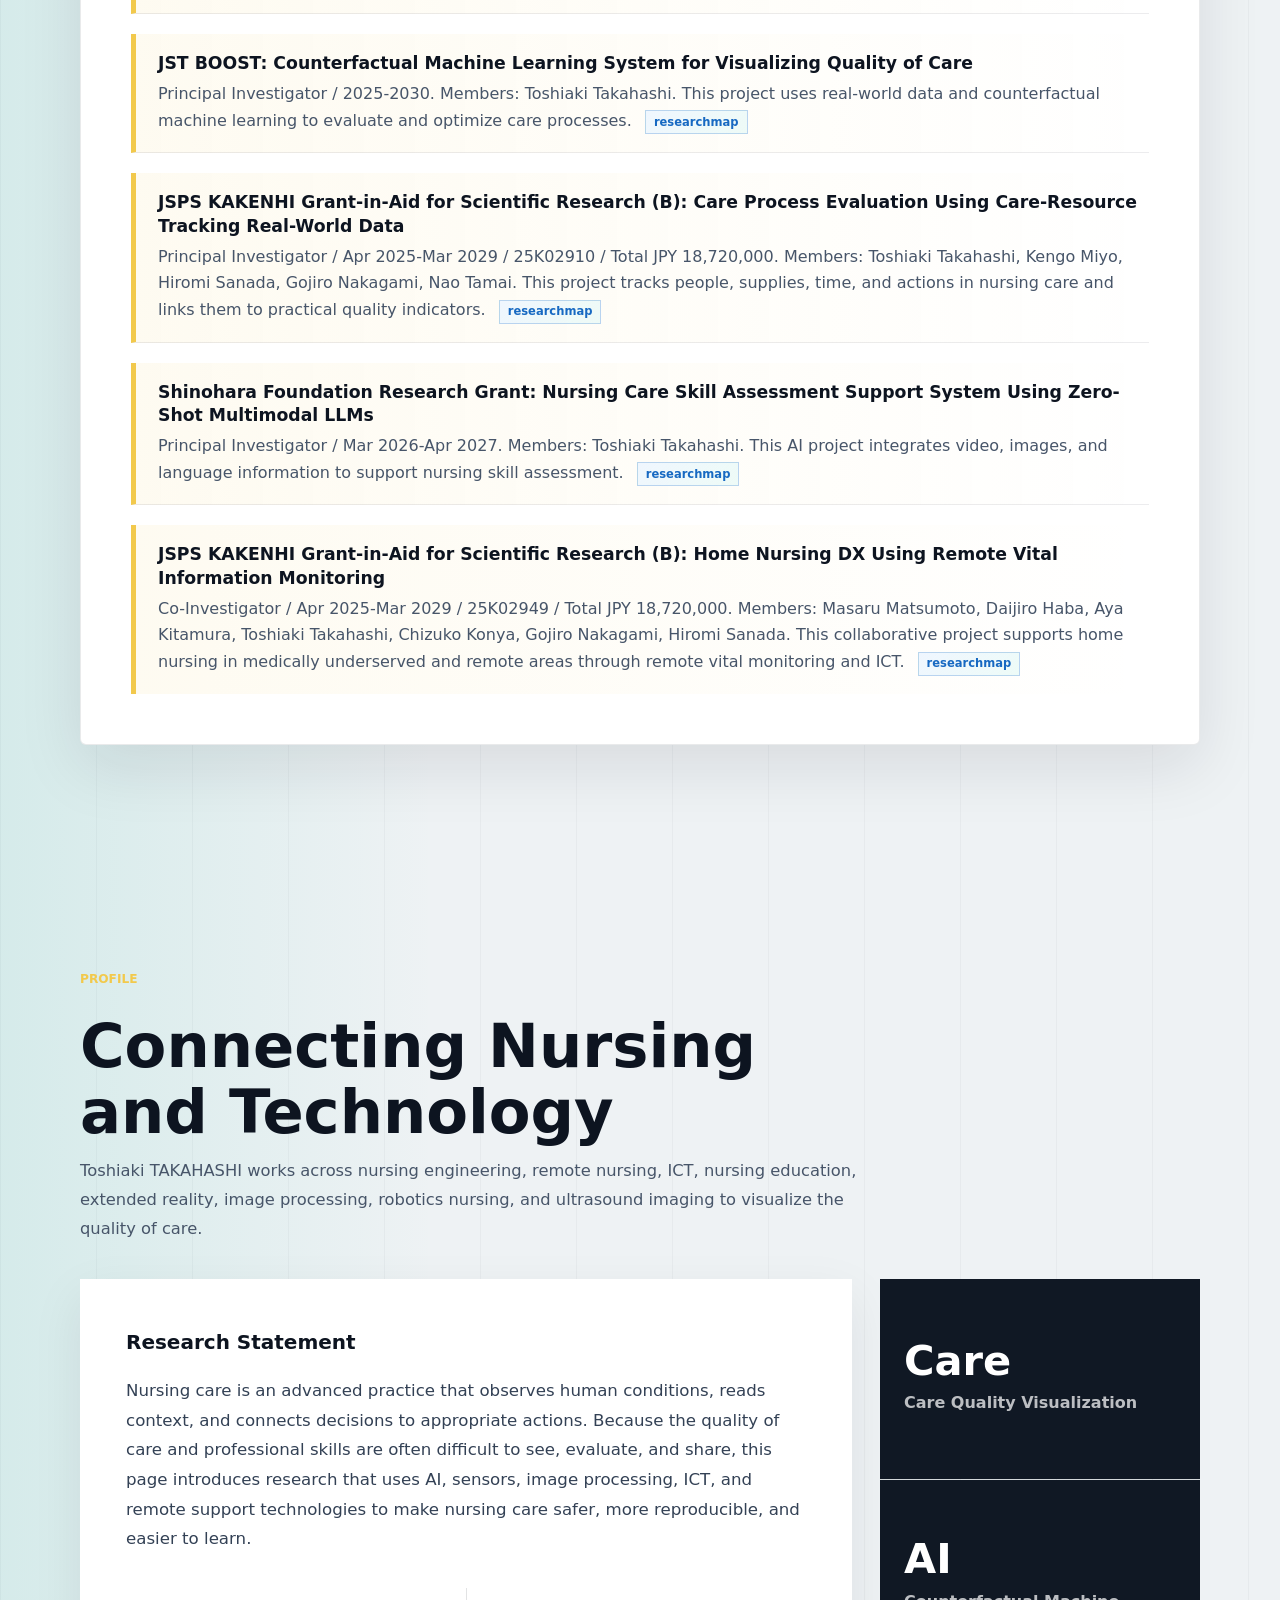
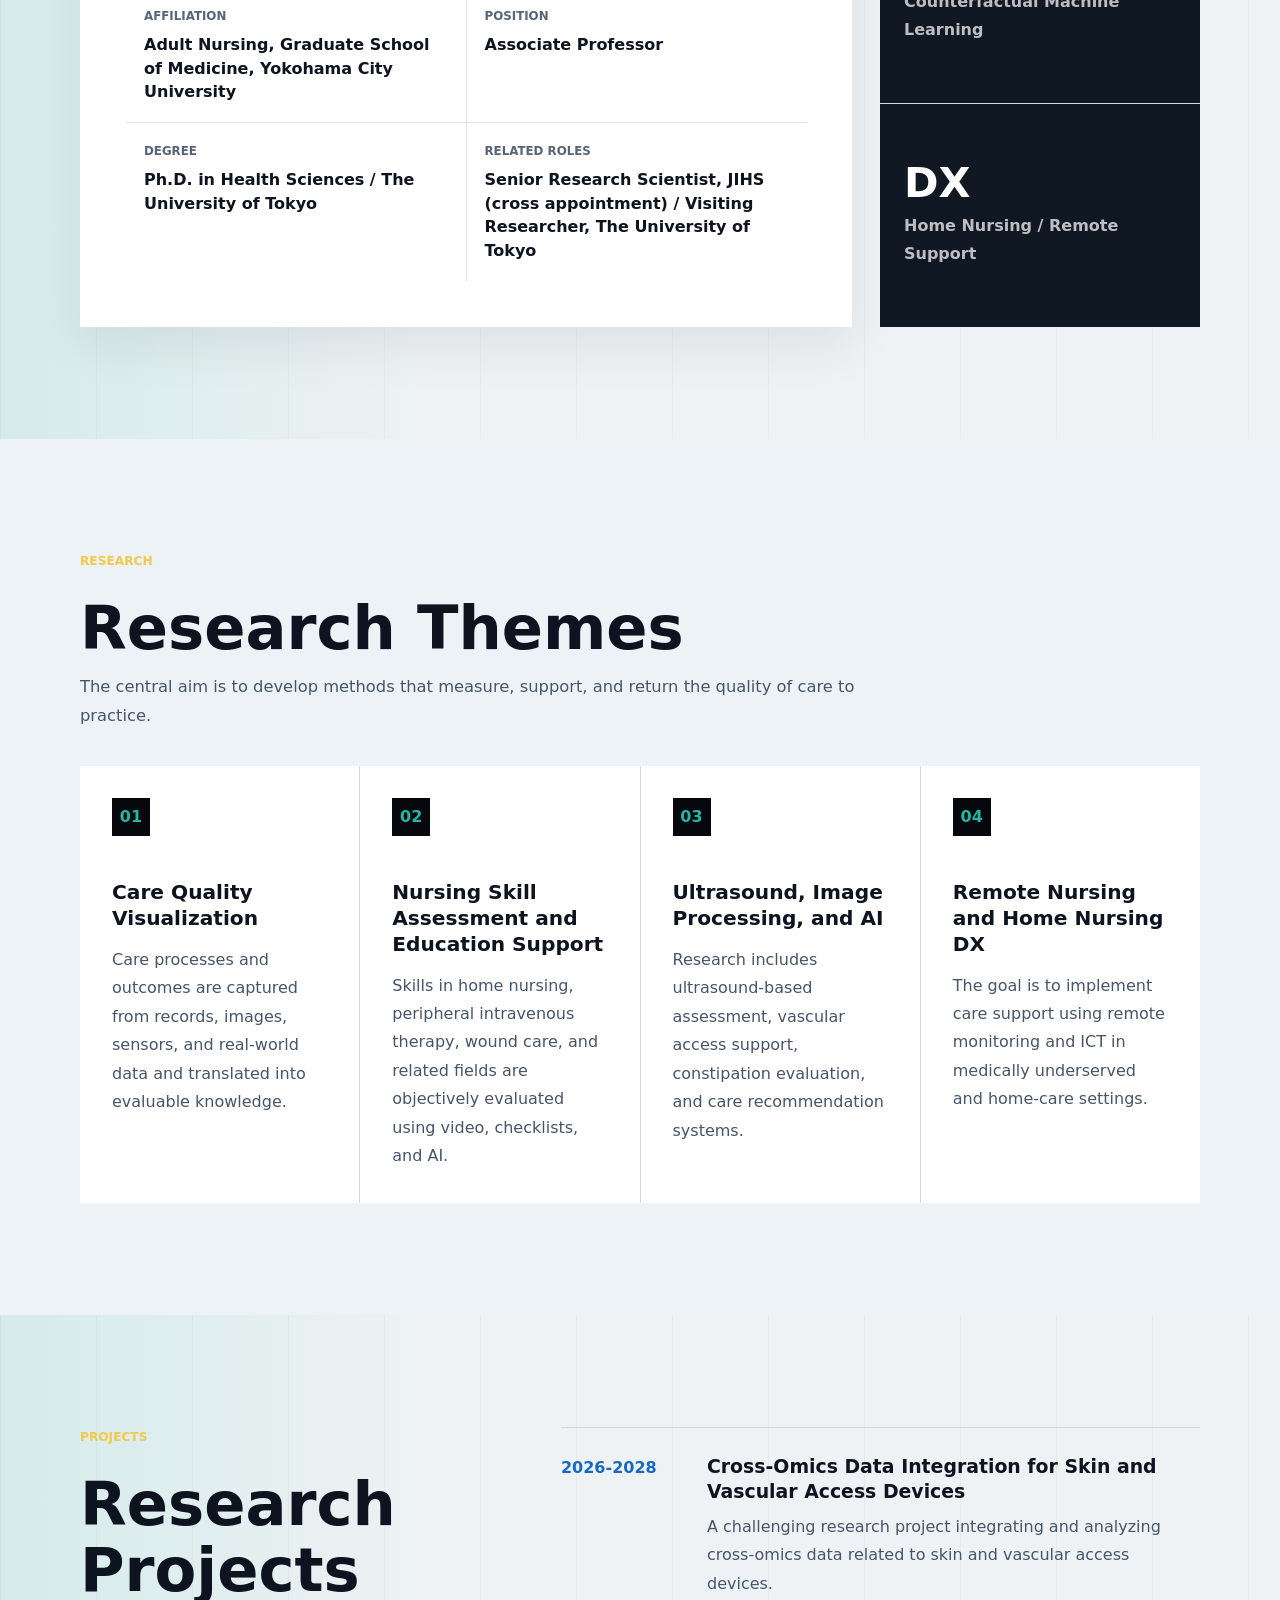
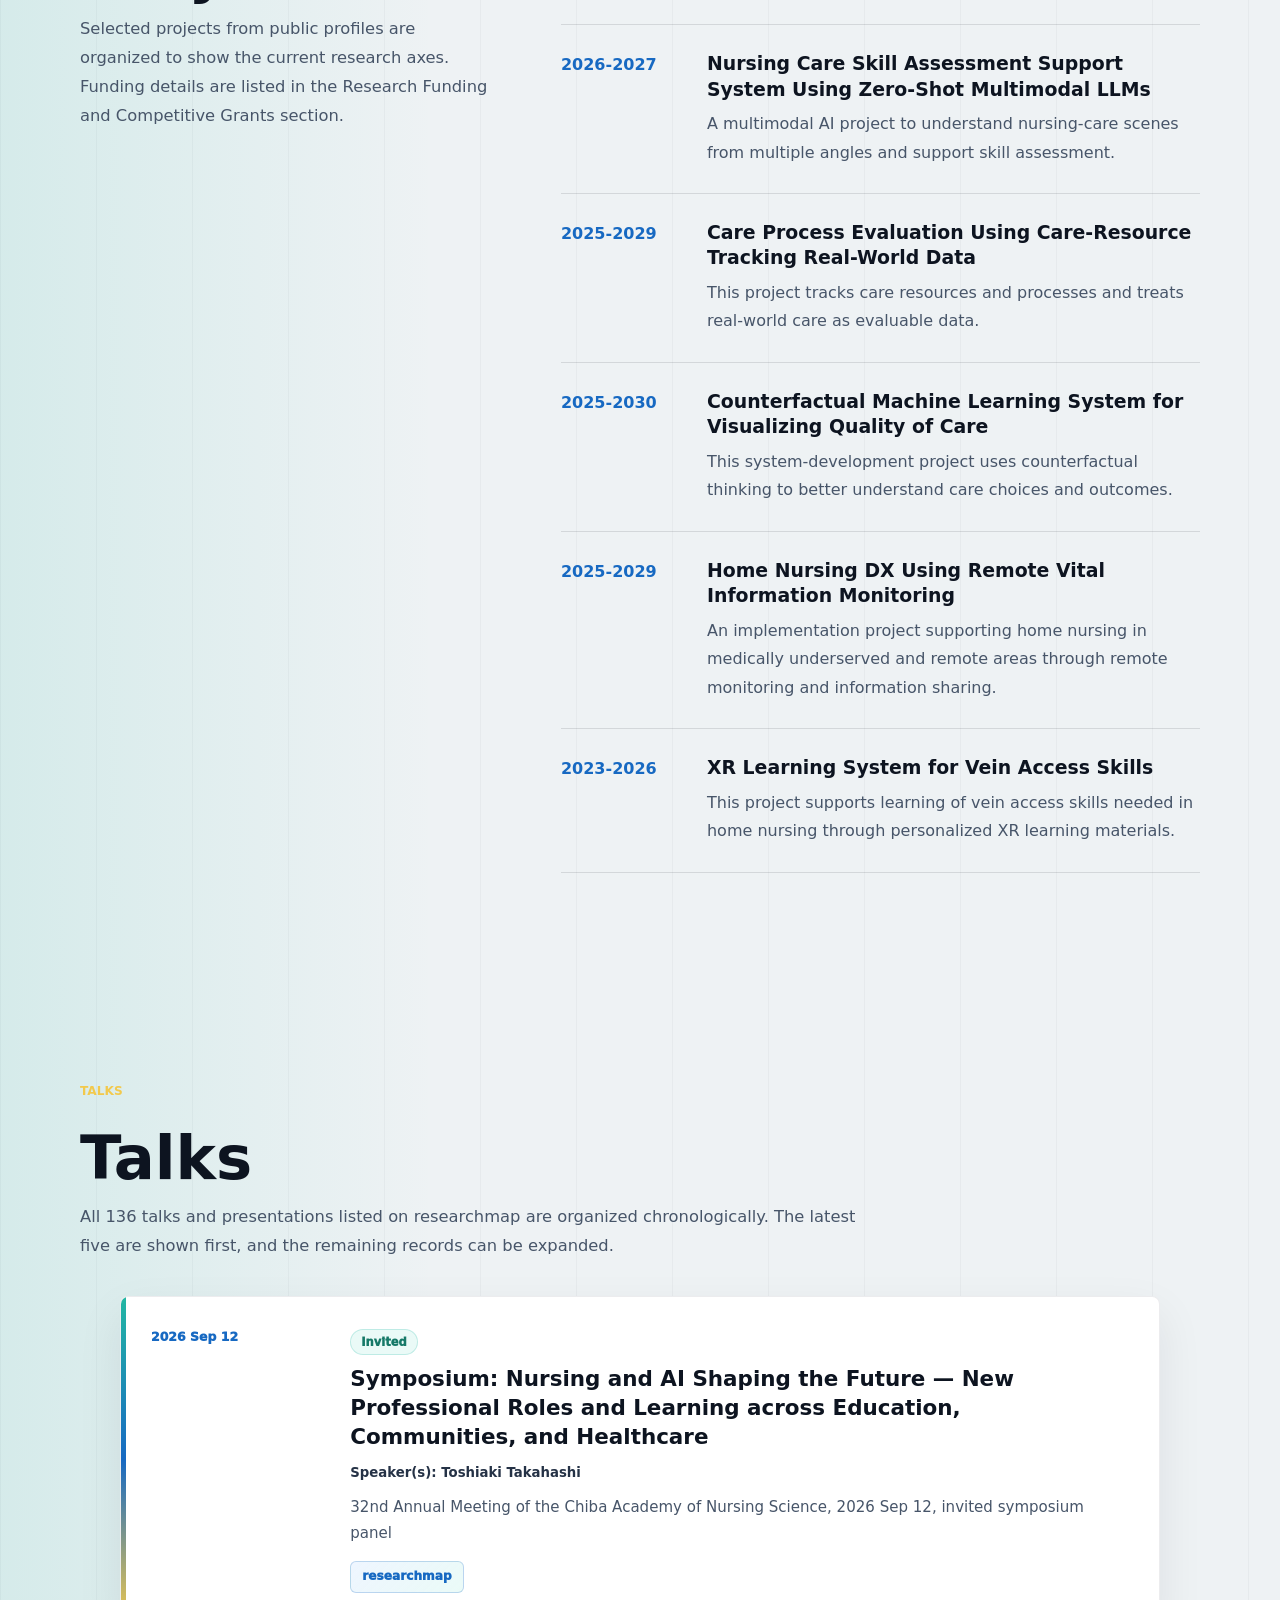
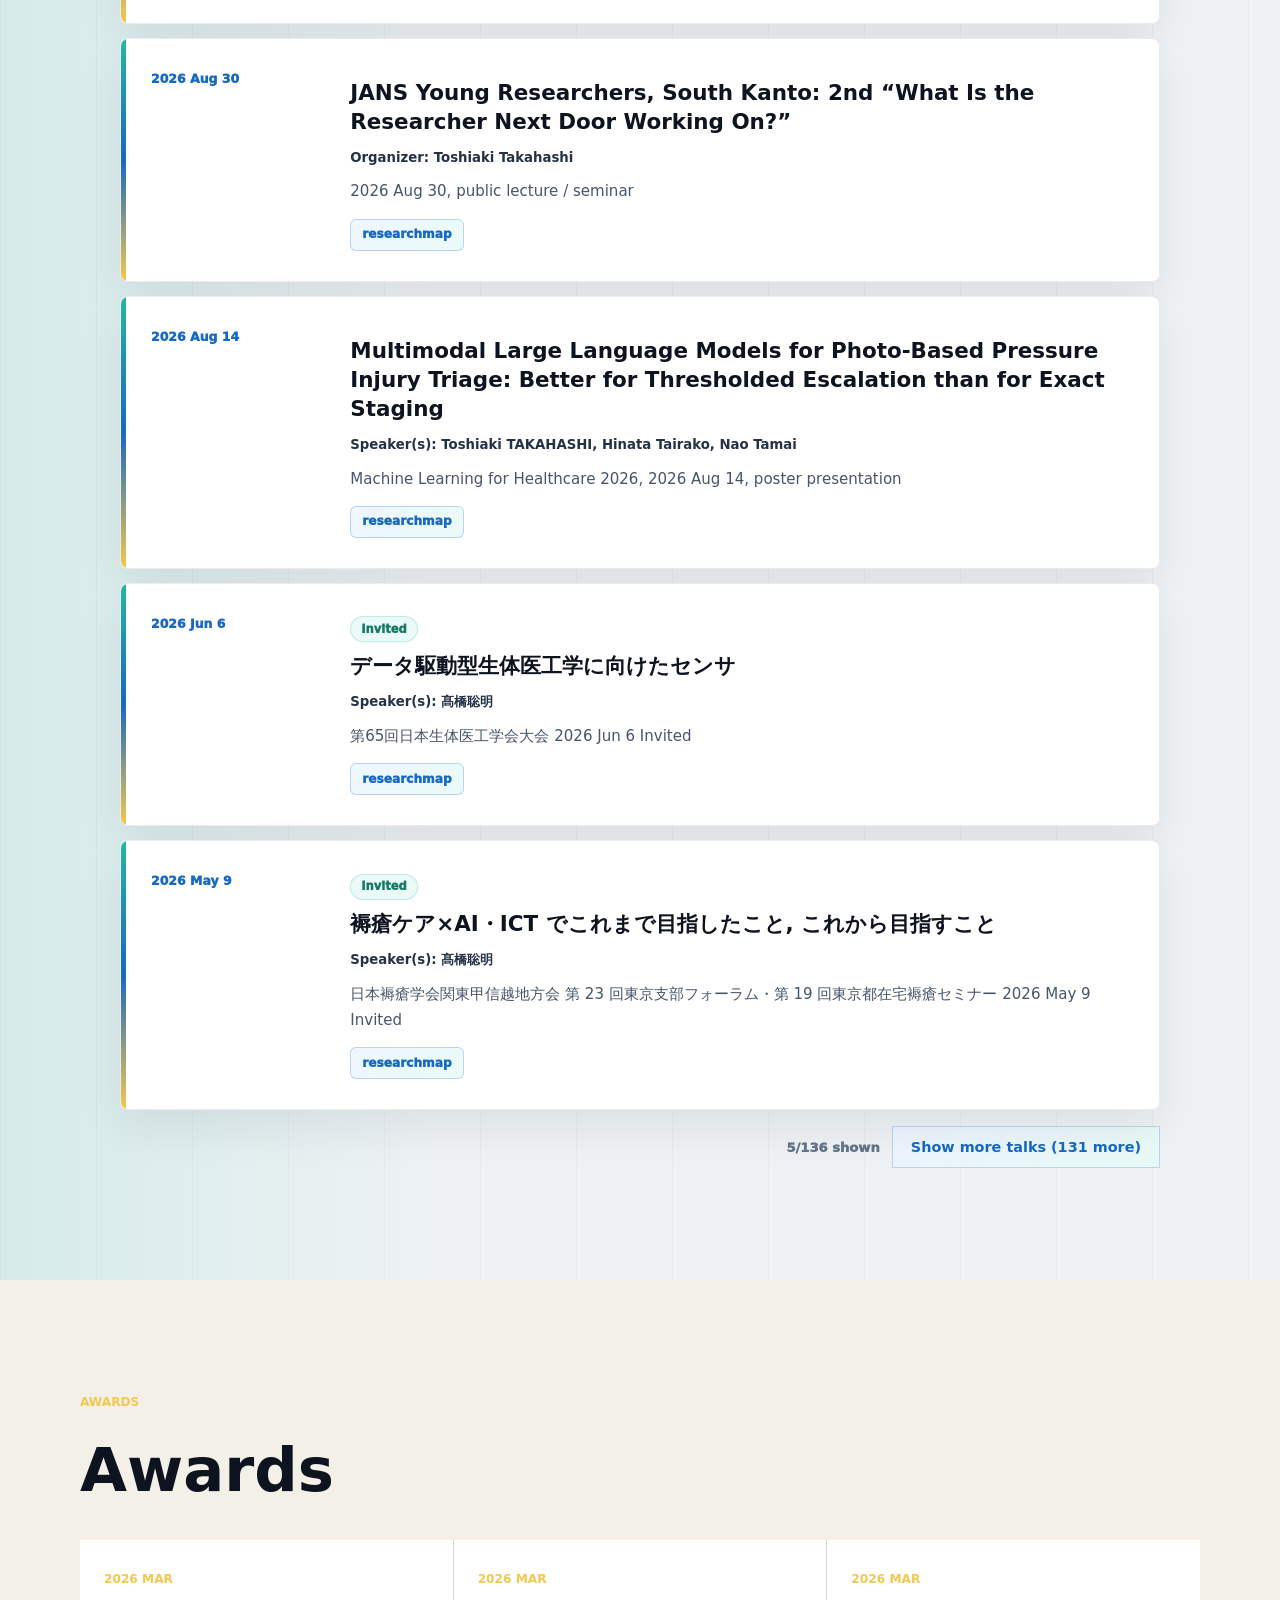
==== commit ace42088: "Add accepted JAMDA pressure injury prognosis paper" ====
--- a/en.html
+++ b/en.html
@@ -609,9 +609,10 @@
               <button type="button" data-news-filter="media">Media</button>
               <button type="button" data-news-filter="role">Roles</button>
             </div>
-            <p class="result-count" data-news-count>86 shown</p>
+            <p class="result-count" data-news-count>87 shown</p>
           </div>
           <ul class="news-list home-news-list" id="latest-news-list" data-news-list>
+            <li><time>2026 Sep 23</time><span>The paper "Predictive models for pressure injury prognosis using home-visit nursing wound and care records" was accepted for publication in Journal of the American Medical Directors Association (JAMDA) (in press). Authors: Yuki Fukui, Toshiaki Takahashi, Mao Kunimitsu, Miyako Muta, Aya Kitamura, Kenta Sugahara, Hiromi Sanada, Gojiro Nakagami. <a class="source-link" href="https://researchmap.jp/some0104/published_papers/55031310?lang=en" target="_blank" rel="noreferrer">researchmap</a></span></li>
             <li><time>2026 Sep 12</time><span>Participated as an invited symposium panelist on nursing and AI at the 32nd Annual Meeting of the Chiba Academy of Nursing Science. Speaker: Toshiaki Takahashi. <a class="source-link" href="https://researchmap.jp/some0104/presentations/54986024?lang=en" target="_blank" rel="noreferrer">researchmap</a></span></li>
             <li><time>2026 Aug 30</time><span>Organized the JANS Young Researchers South Kanto seminar, the 2nd “What Is the Researcher Next Door Working On?” Organizer: Toshiaki Takahashi. <a class="source-link" href="https://researchmap.jp/some0104/presentations/54985996?lang=en" target="_blank" rel="noreferrer">researchmap</a></span></li>
             <li><time>2026 Aug 14</time><span>Presented a poster at Machine Learning for Healthcare 2026 on multimodal large language models for photo-based pressure injury triage. Speaker(s): Toshiaki TAKAHASHI, Hinata Tairako, Nao Tamai. <a class="source-link" href="https://researchmap.jp/some0104/presentations/54672453?lang=en" target="_blank" rel="noreferrer">researchmap</a></span></li>
@@ -2624,6 +2625,15 @@
         </div>
         <div class="publication-list" id="publication-list" data-publication-list>
           <article>
+            <span>Journal of the American Medical Directors Association (JAMDA) in press / Accepted September 23, 2026 / Peer-reviewed</span>
+            <h3><a href="https://researchmap.jp/some0104/published_papers/55031310?lang=en" target="_blank" rel="noreferrer">Predictive models for pressure injury prognosis using home-visit nursing wound and care records</a></h3>
+            <p class="publication-authors">Authors: Yuki Fukui, Toshiaki Takahashi, Mao Kunimitsu, Miyako Muta, Aya Kitamura, Kenta Sugahara, Hiromi Sanada, Gojiro Nakagami</p>
+            <p>The final publication date, volume, issue, pages, and DOI have not yet been confirmed.</p>
+            <div class="publication-links">
+              <a href="https://researchmap.jp/some0104/published_papers/55031310?lang=en" target="_blank" rel="noreferrer">researchmap</a>
+            </div>
+          </article>
+          <article>
             <span>CIN: Computers, Informatics, Nursing in press 2026 Aug</span>
             <h3><a href="https://researchmap.jp/some0104/published_papers/54492163?lang=en" target="_blank" rel="noreferrer">Long-term feasibility of extended reality-based training support systems for home-visiting nurses</a></h3>
             <p class="publication-authors">Authors: Sotaro Shimada, Toshiaki Takahashi, Aya Kitamura, Masaru Matsumoto, Yuko Mugita, Momoe Hiraoka, Masahiro Yamane, Nami Ohashi, Yasuko Ogura, Eriko Nakashima, Hiromi Sanada, Gojiro Nakagami</p>
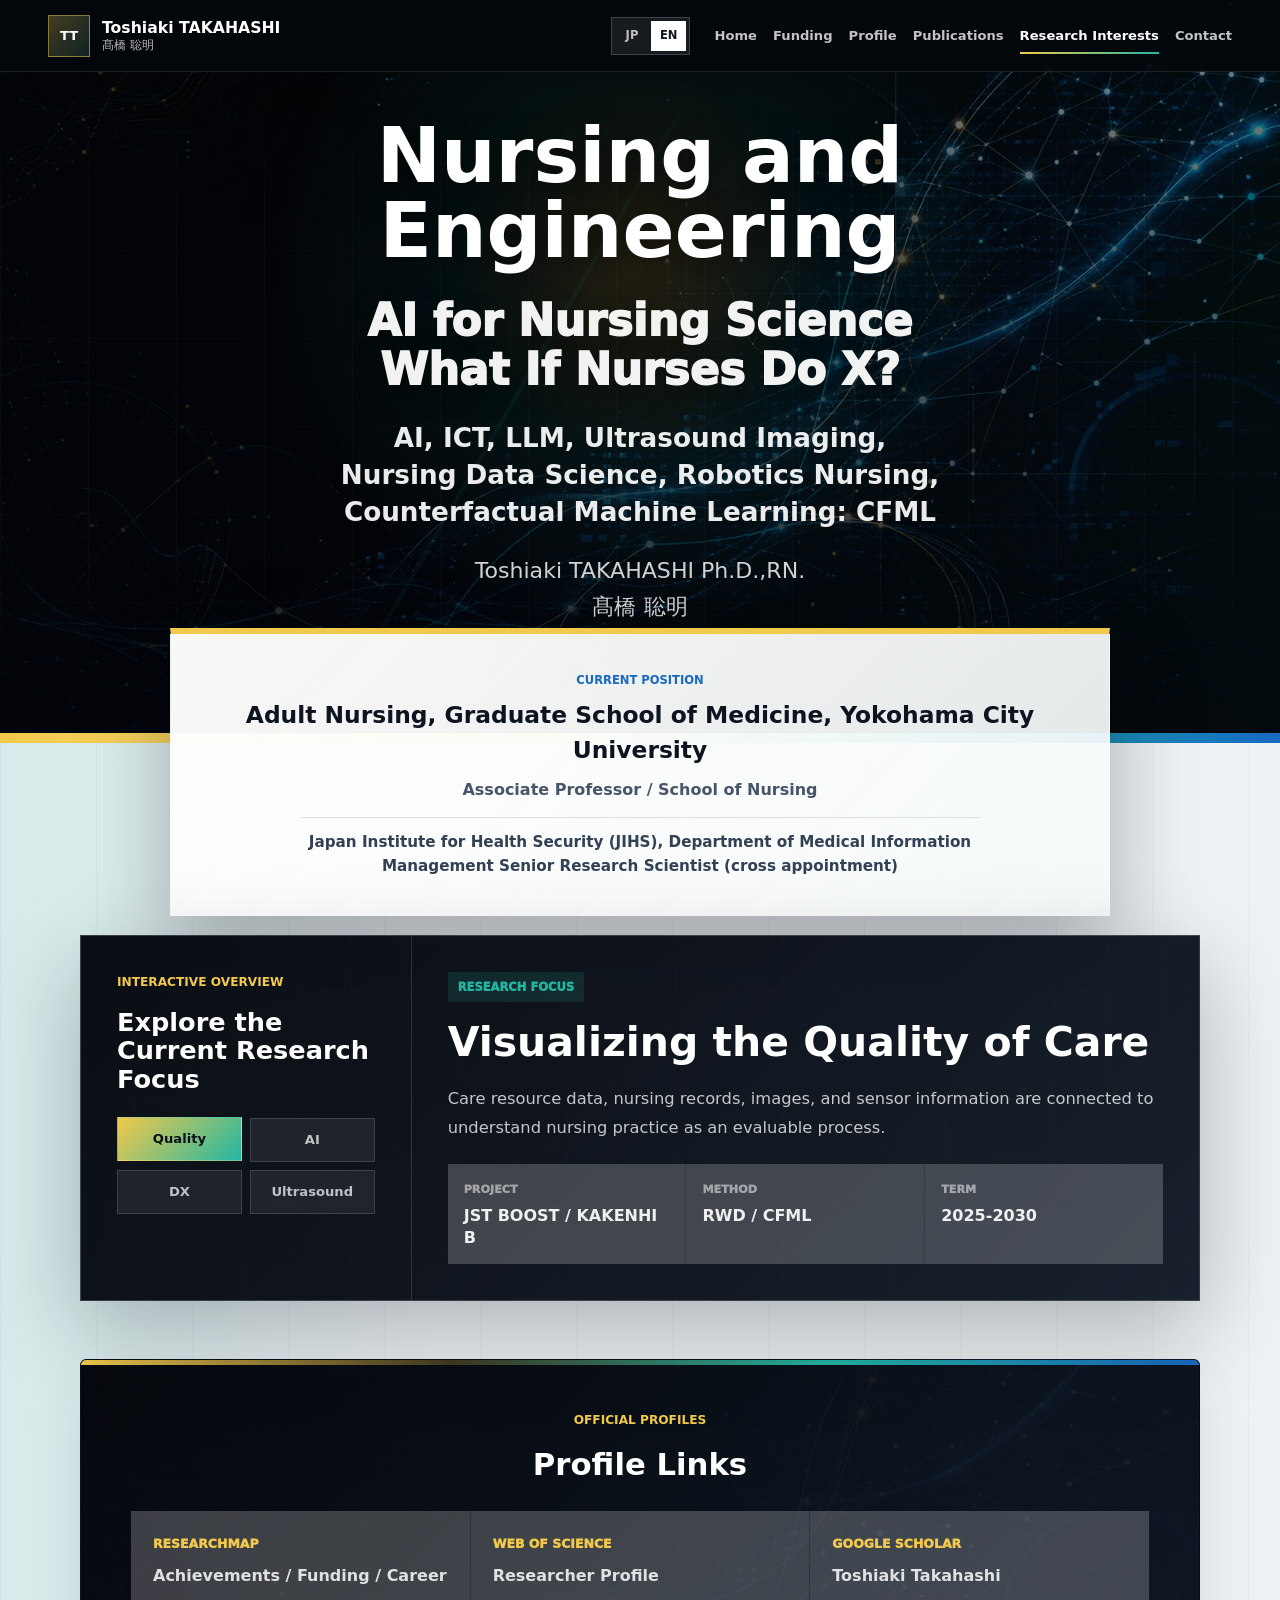
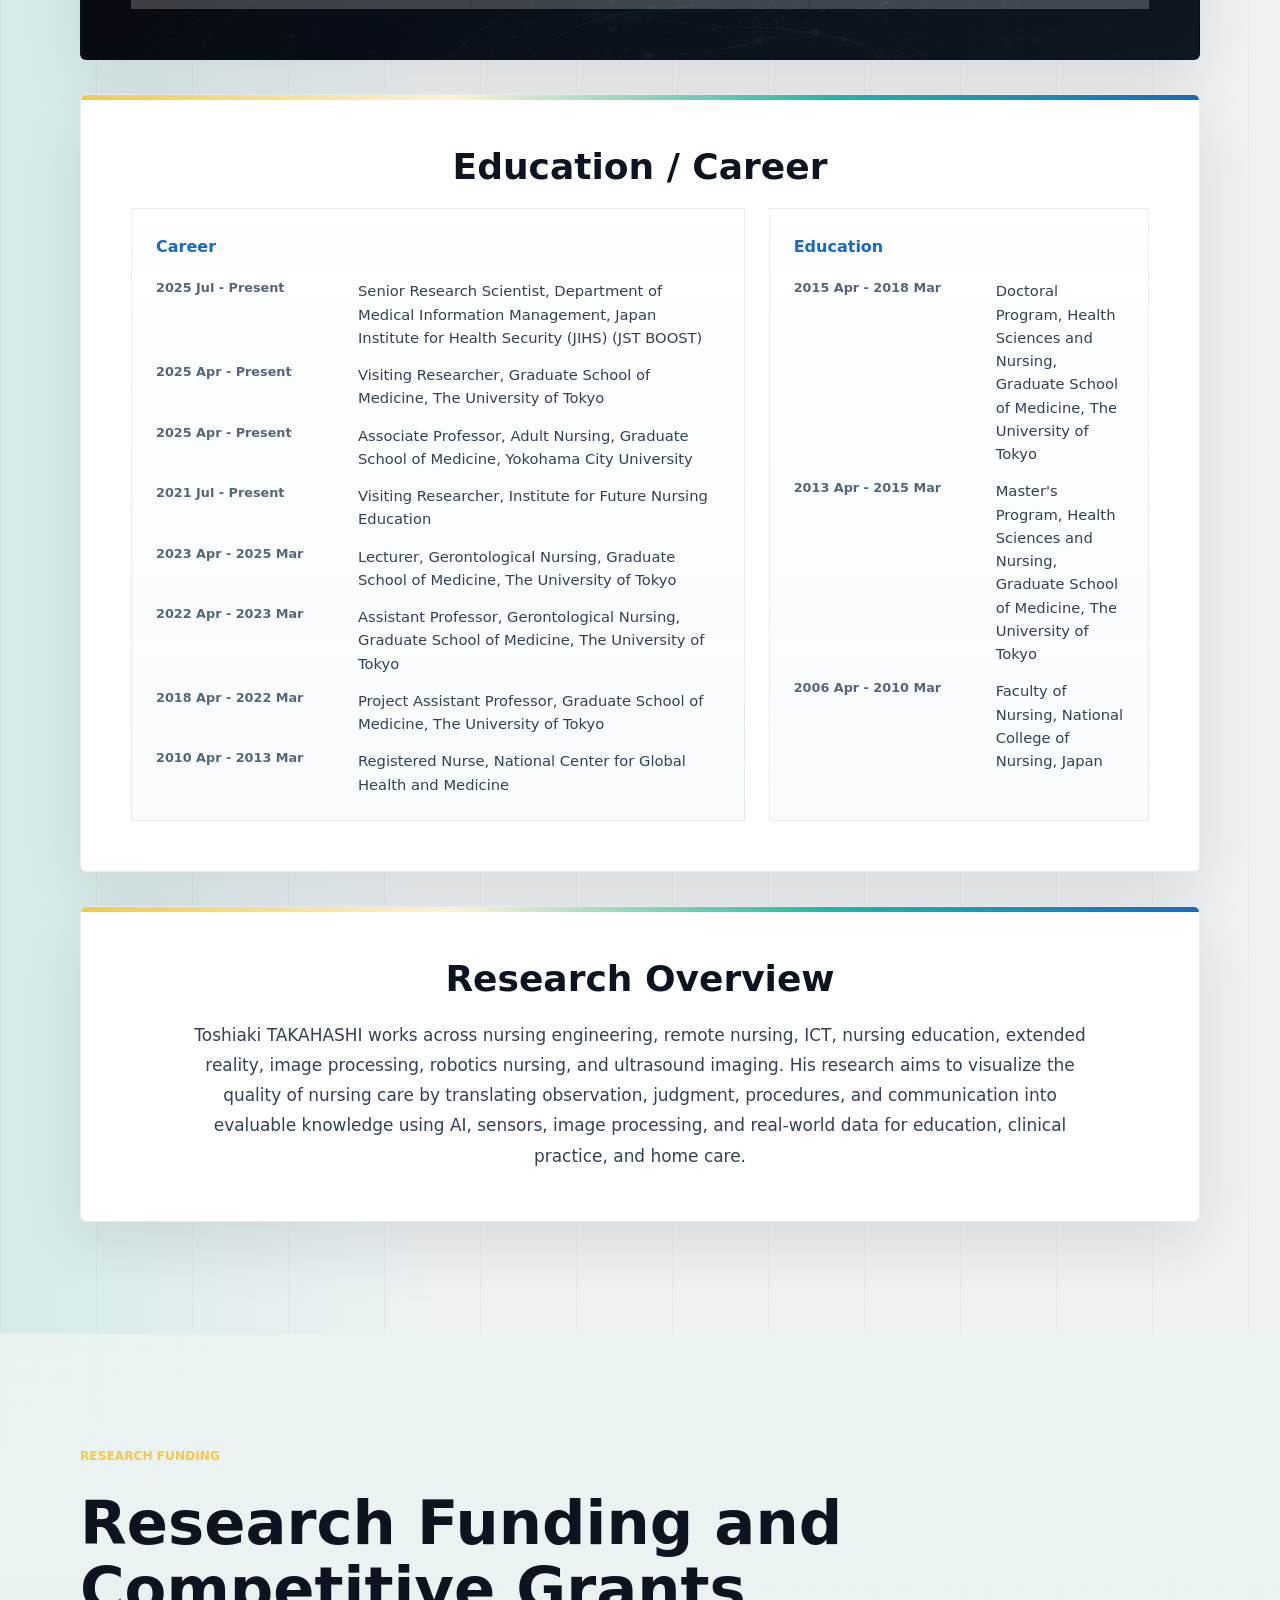
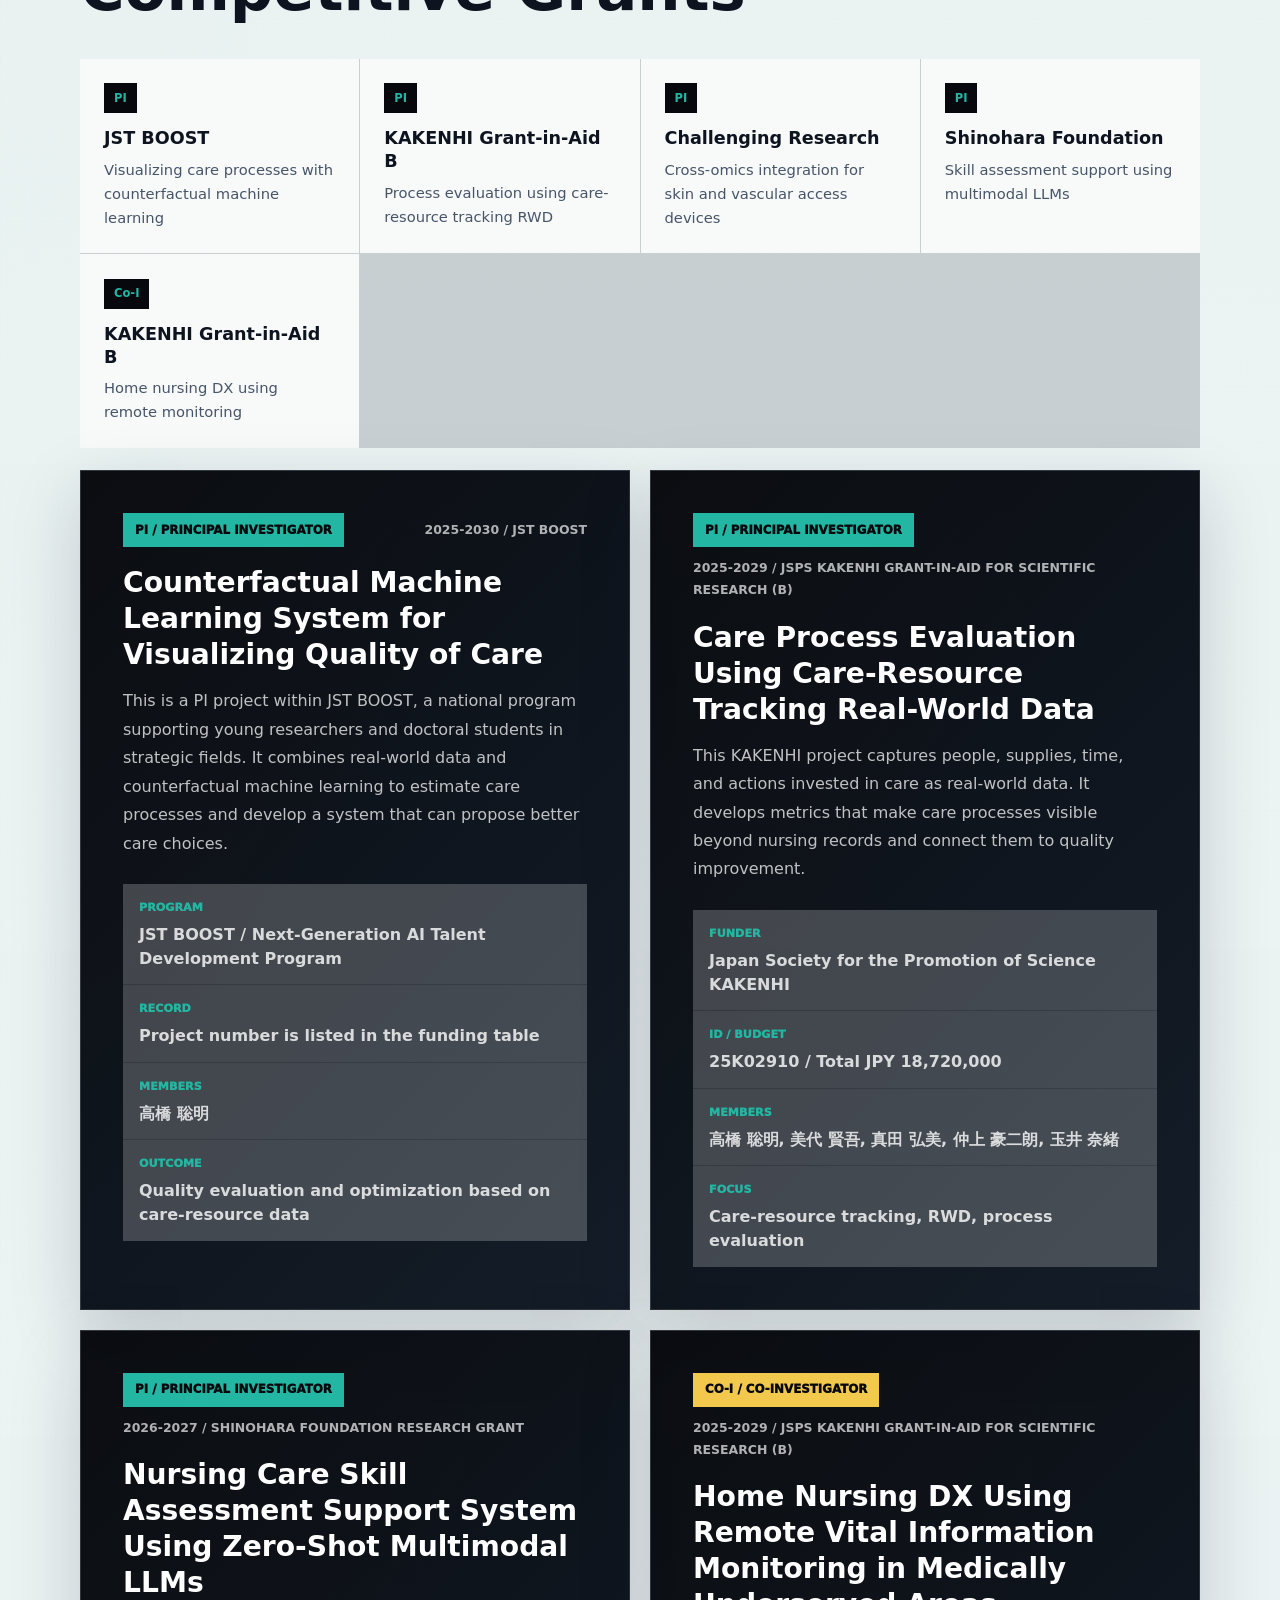
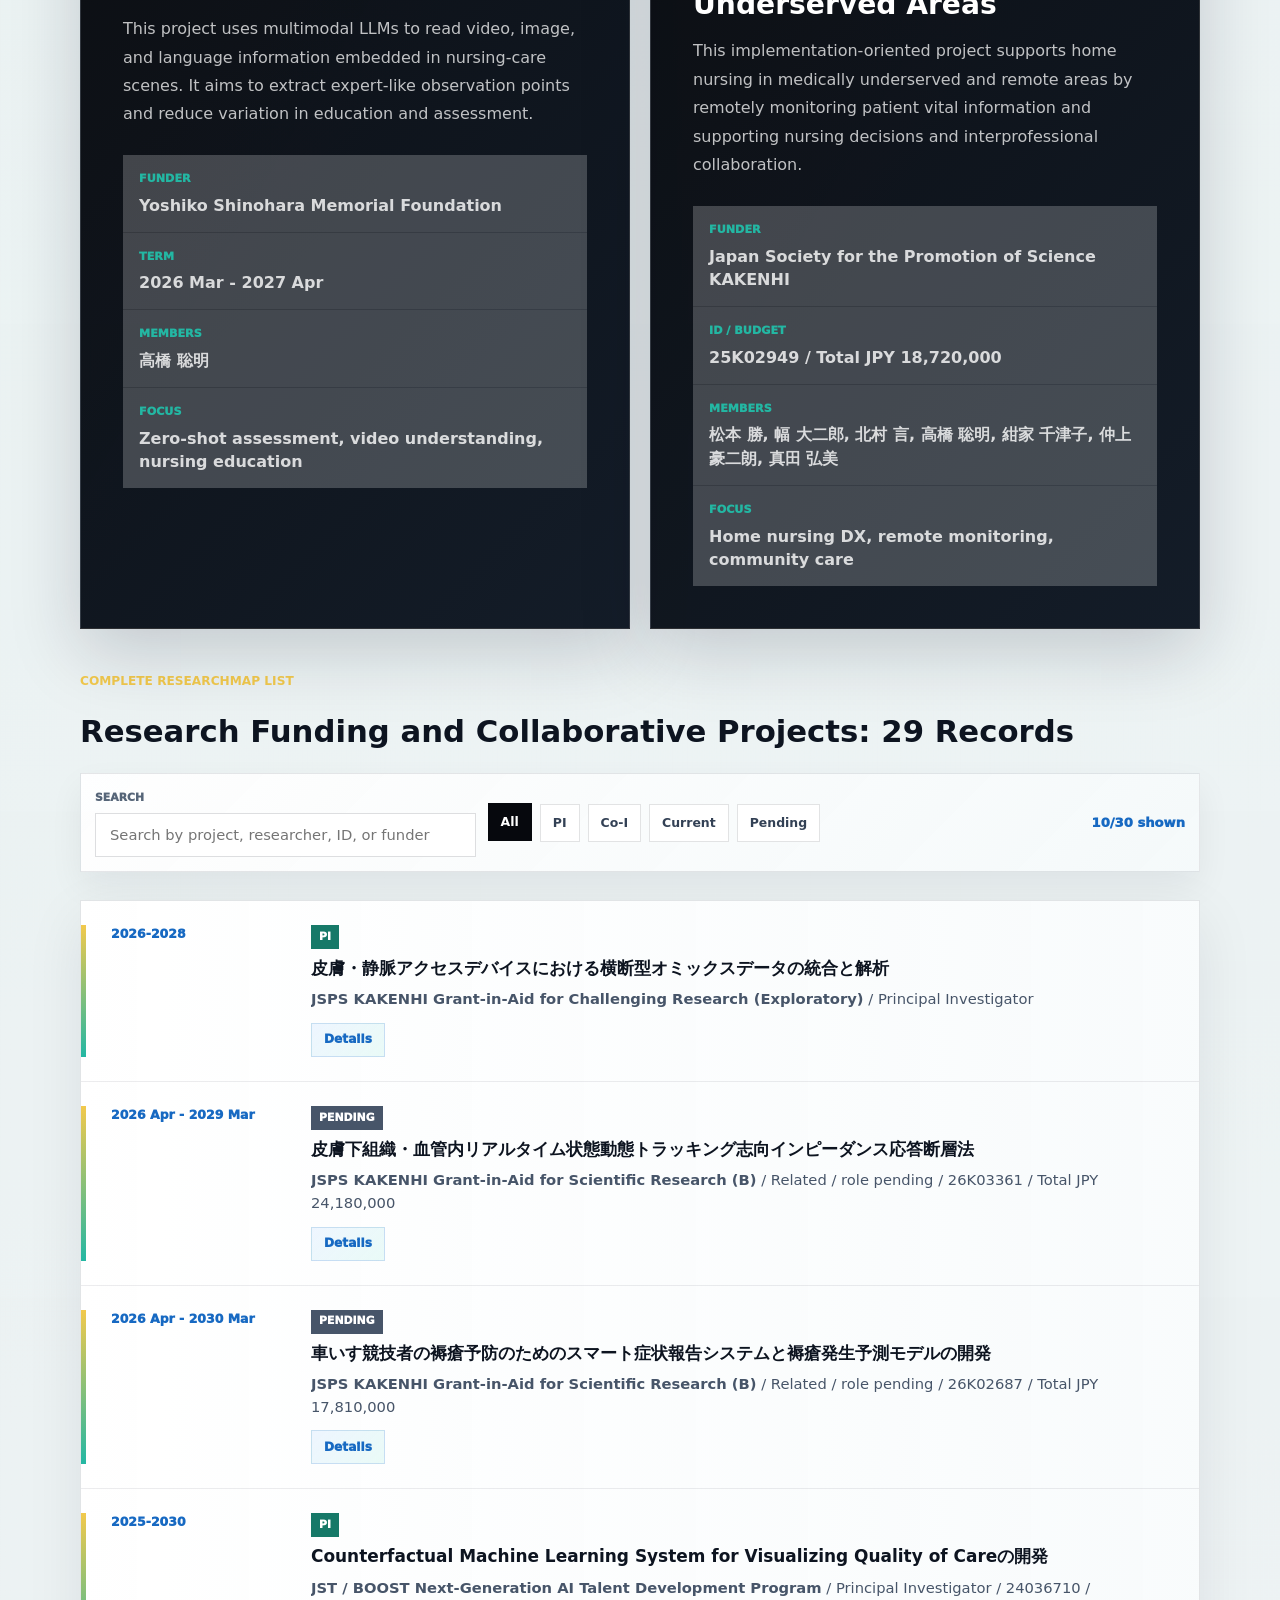
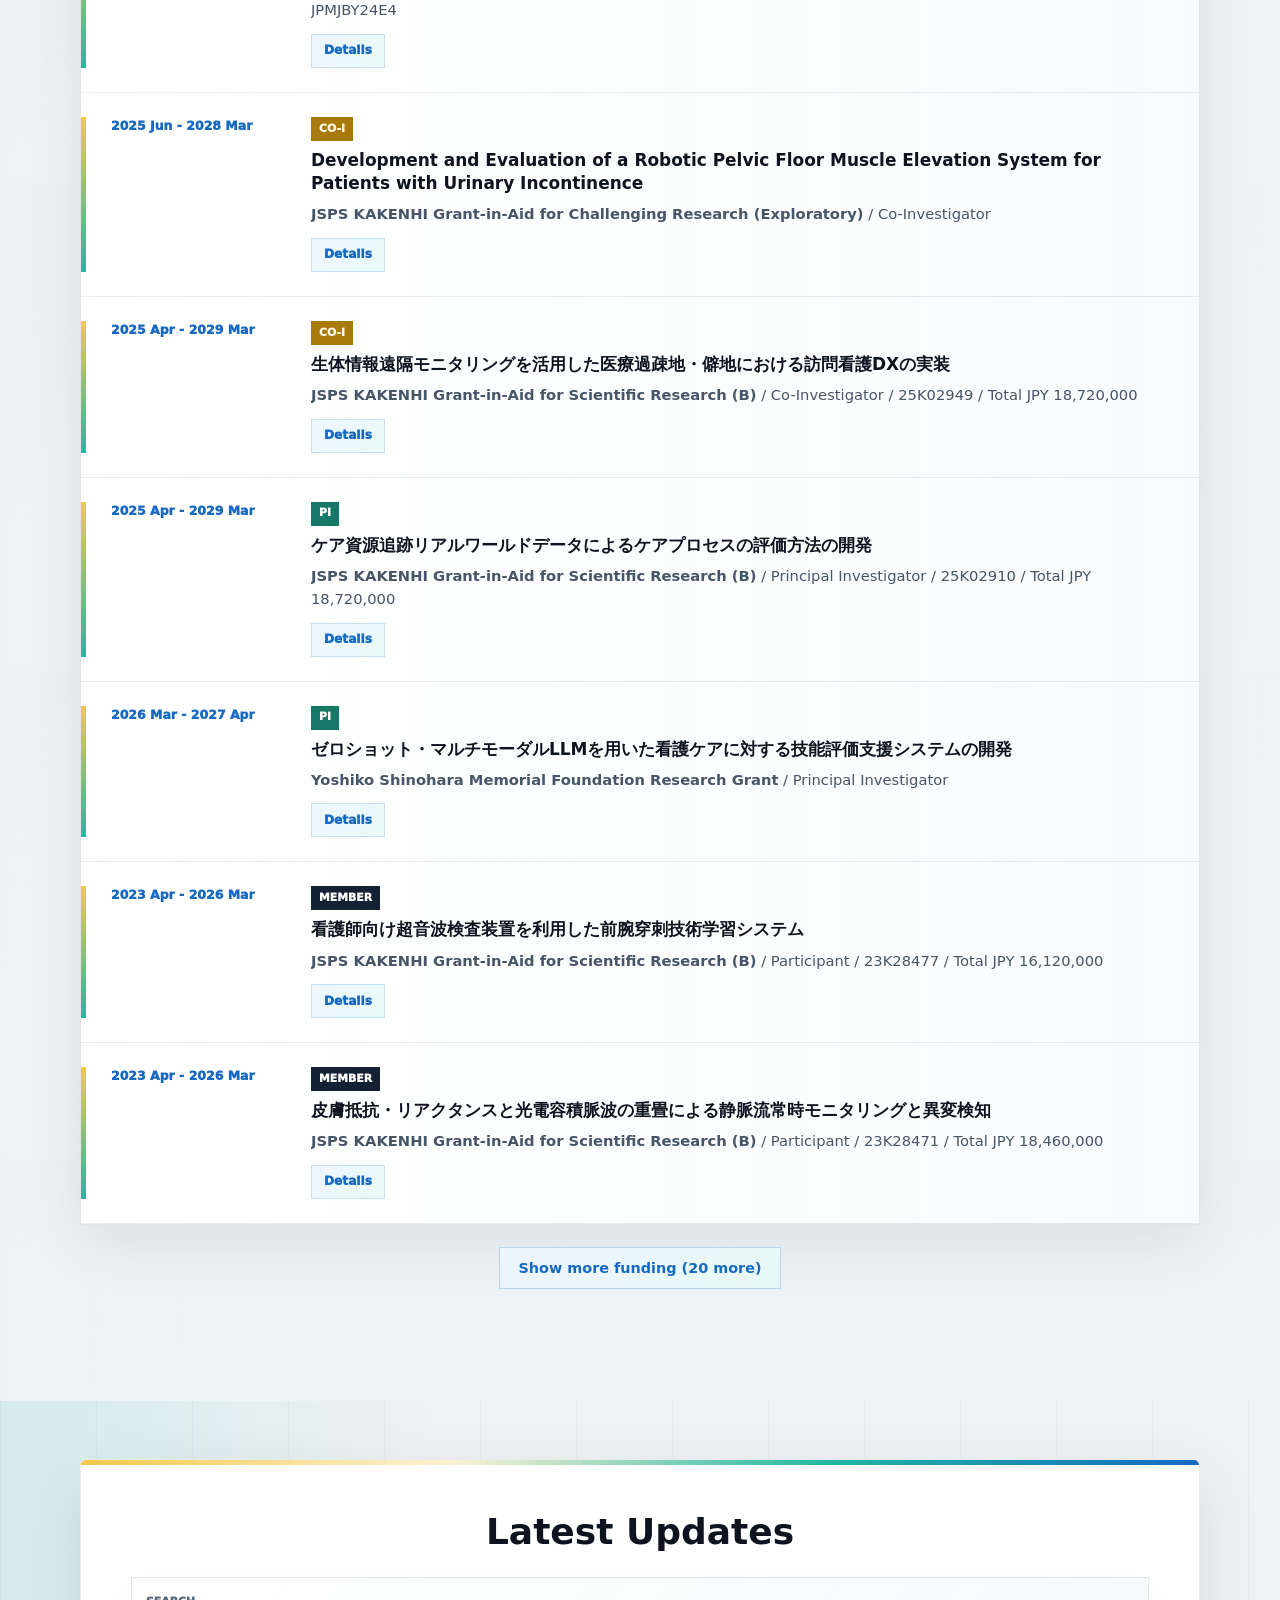
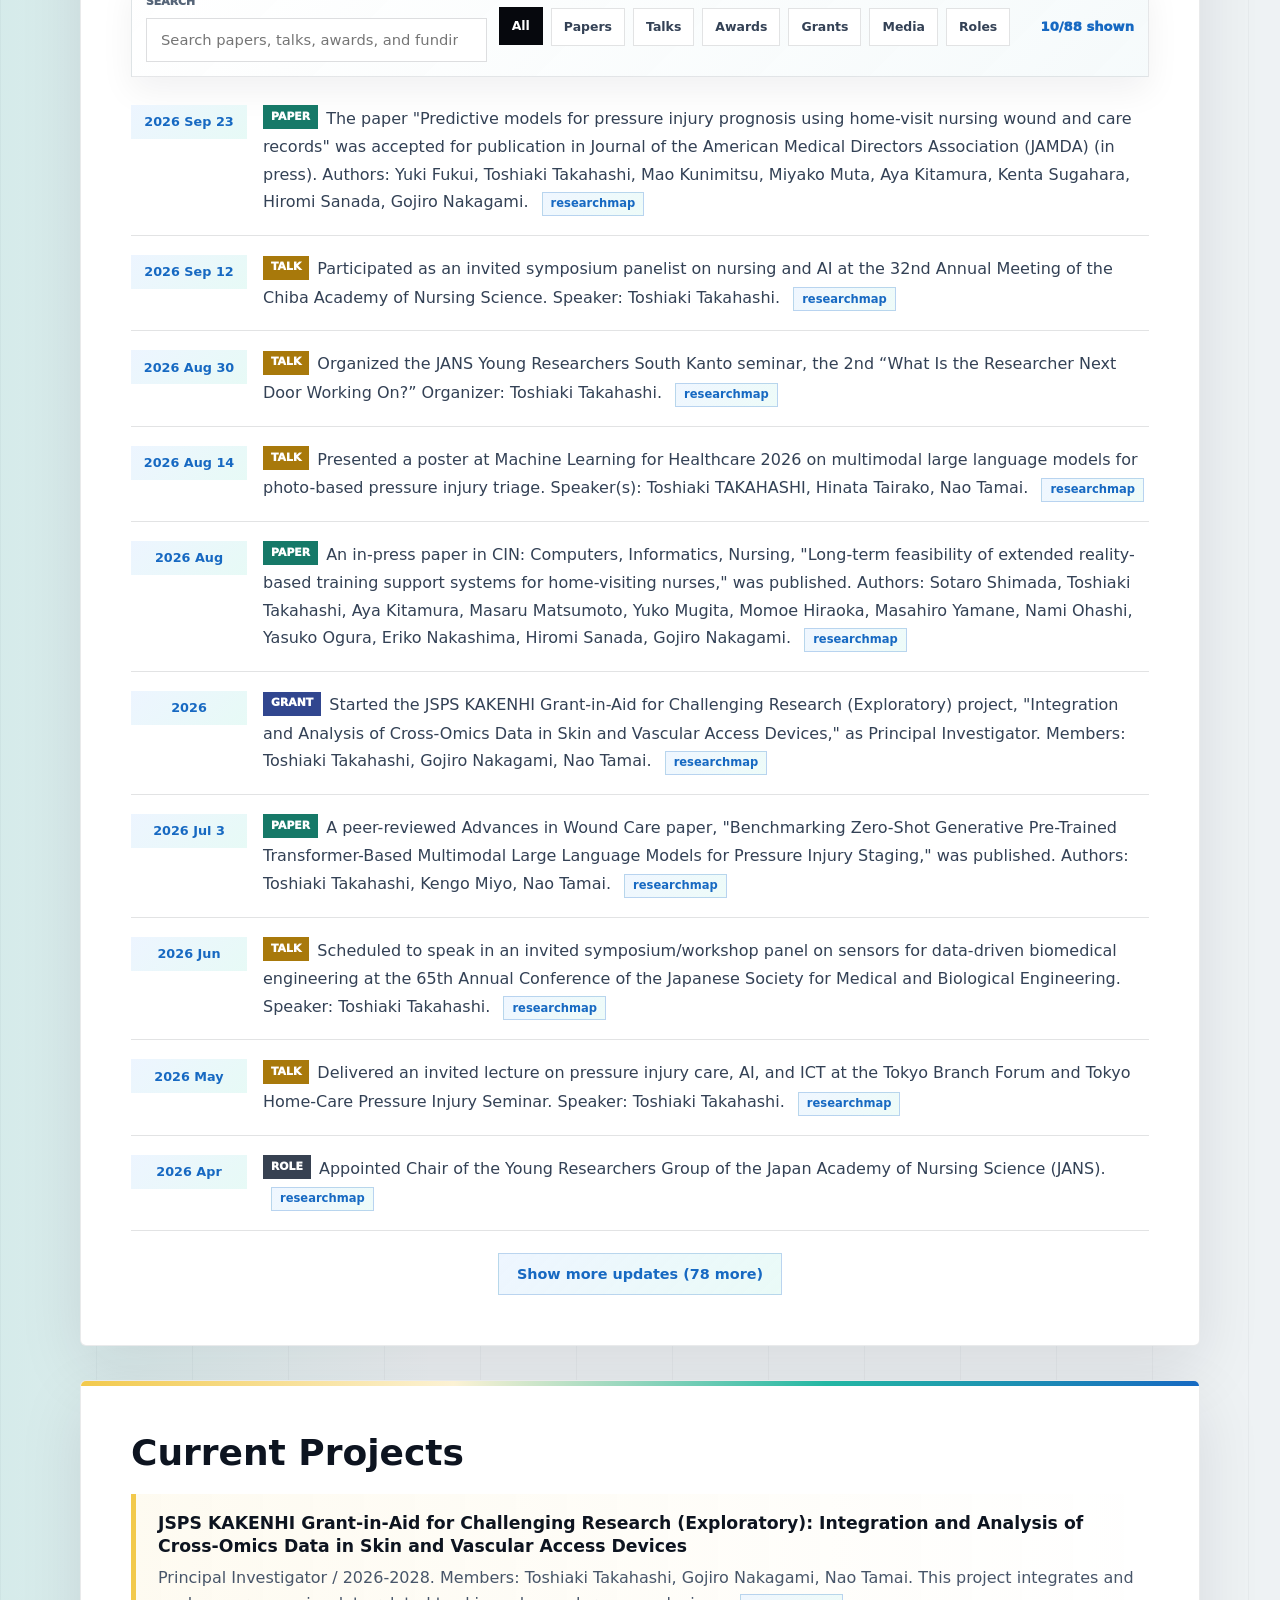
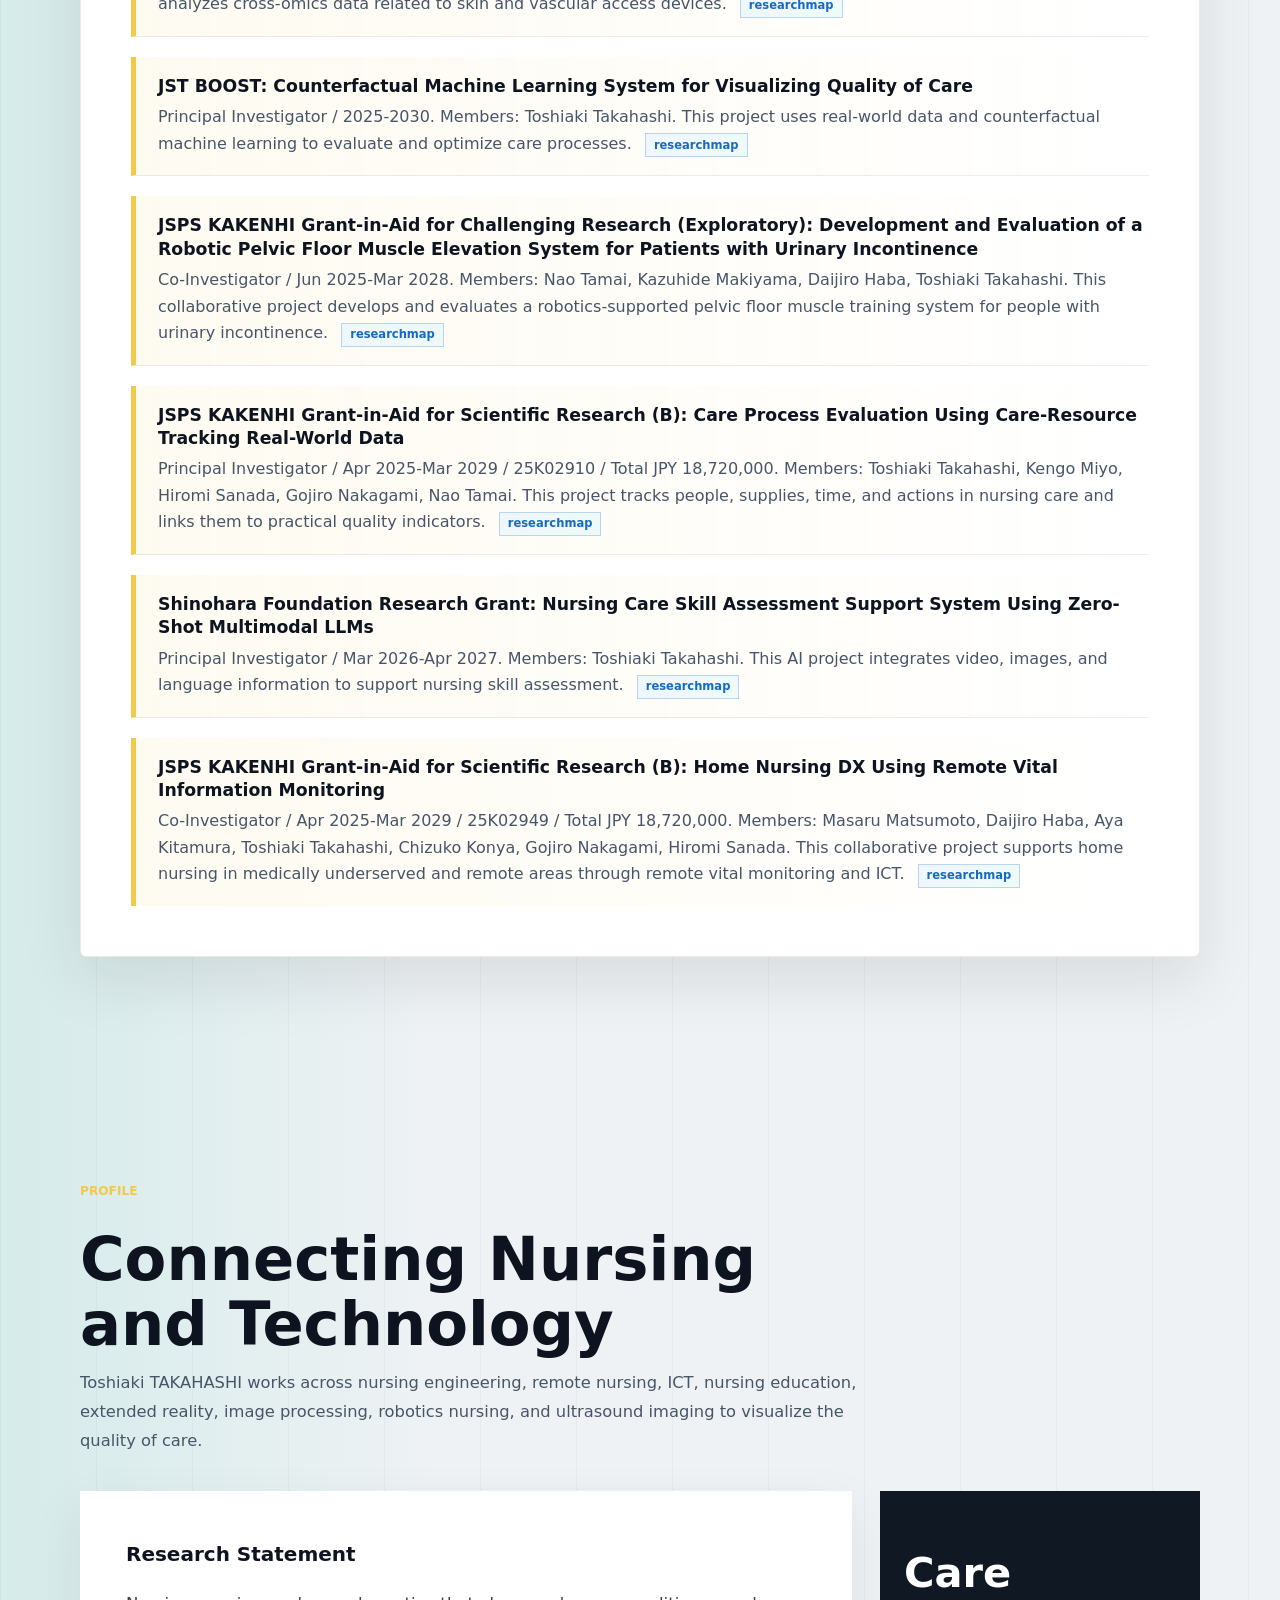
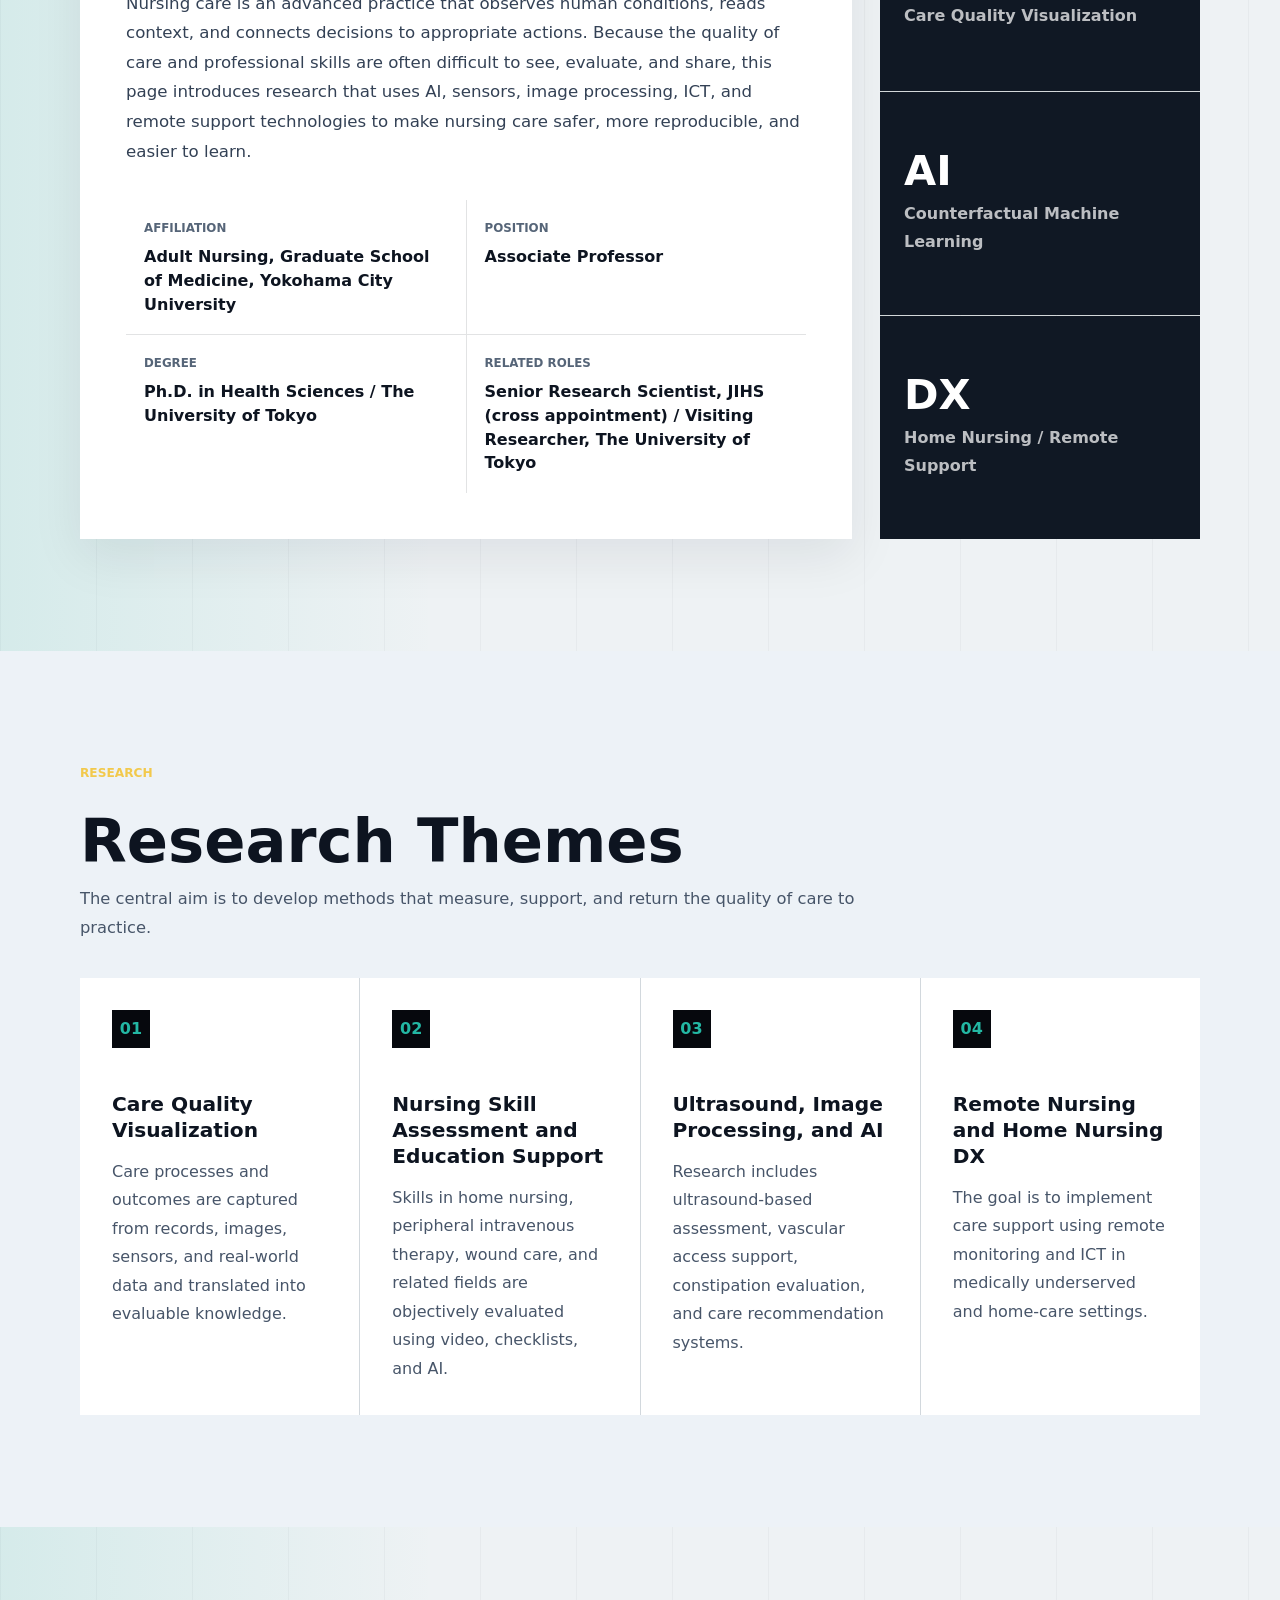
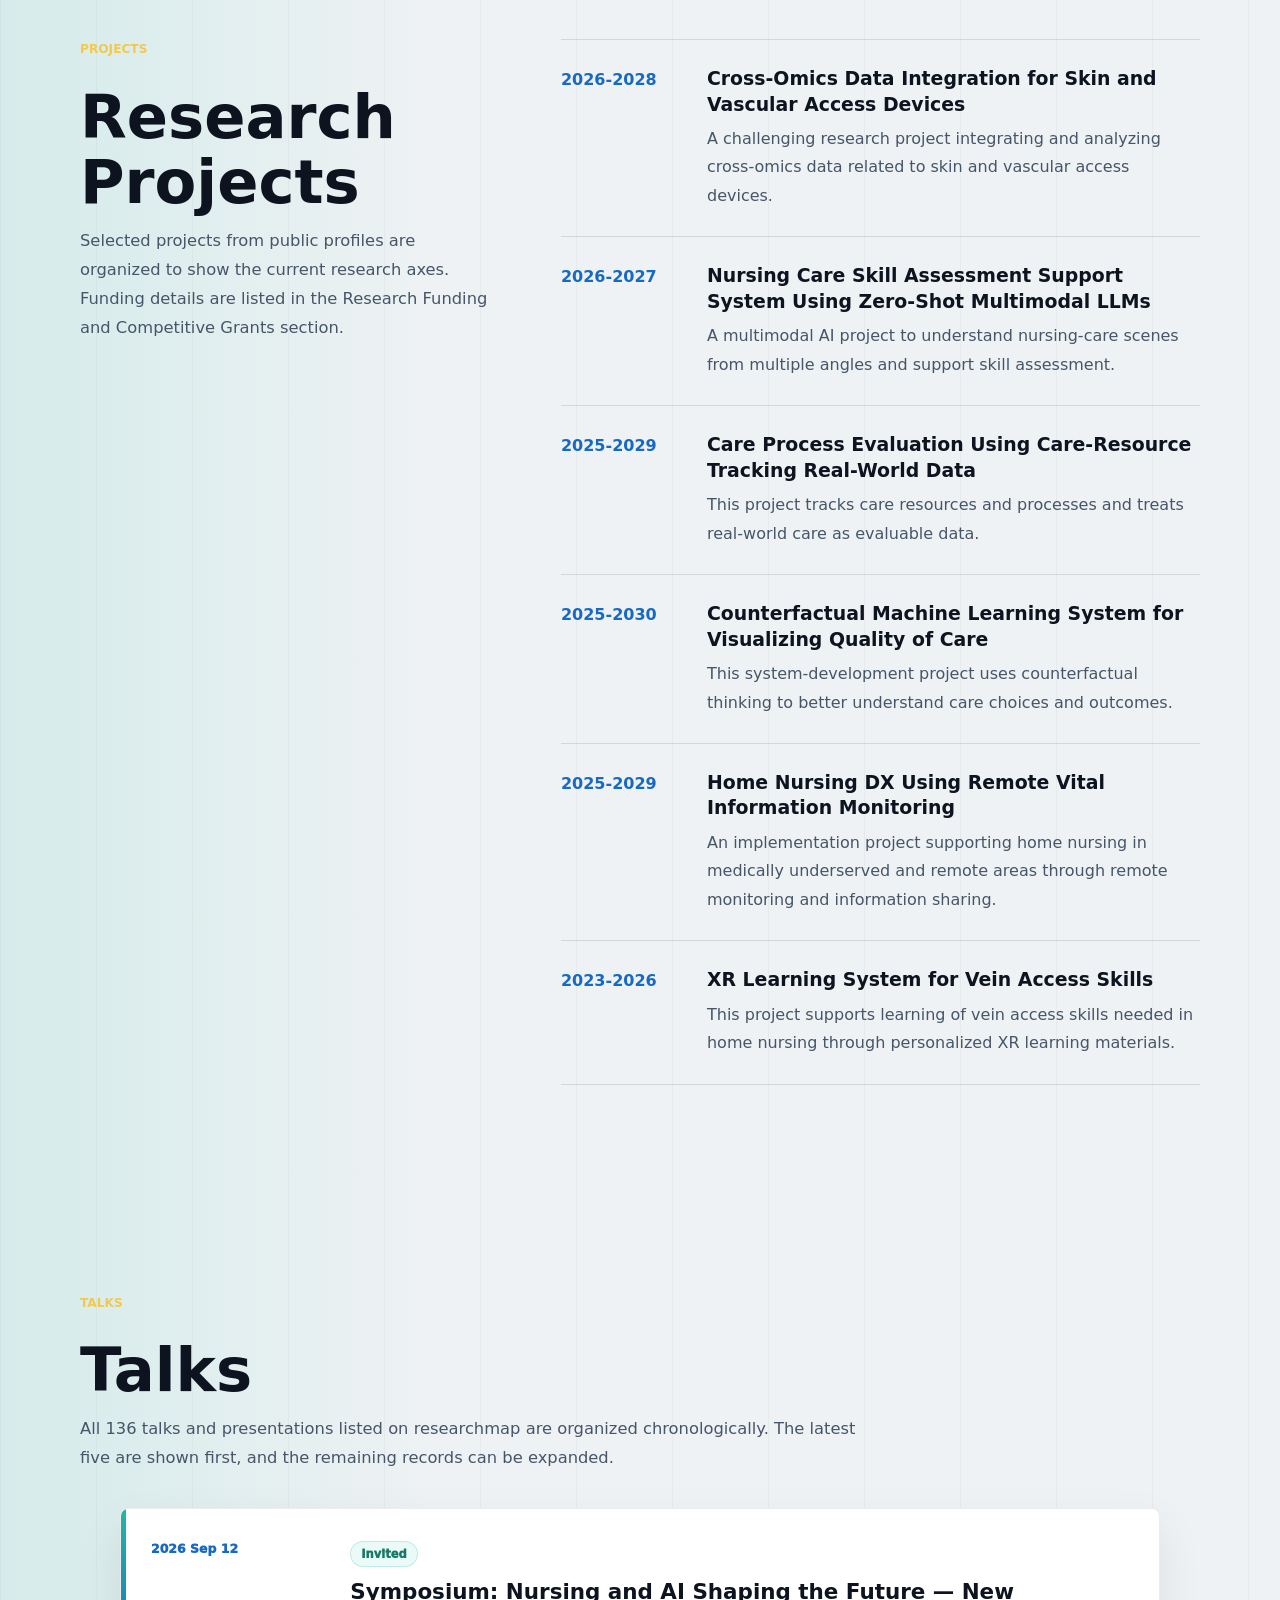
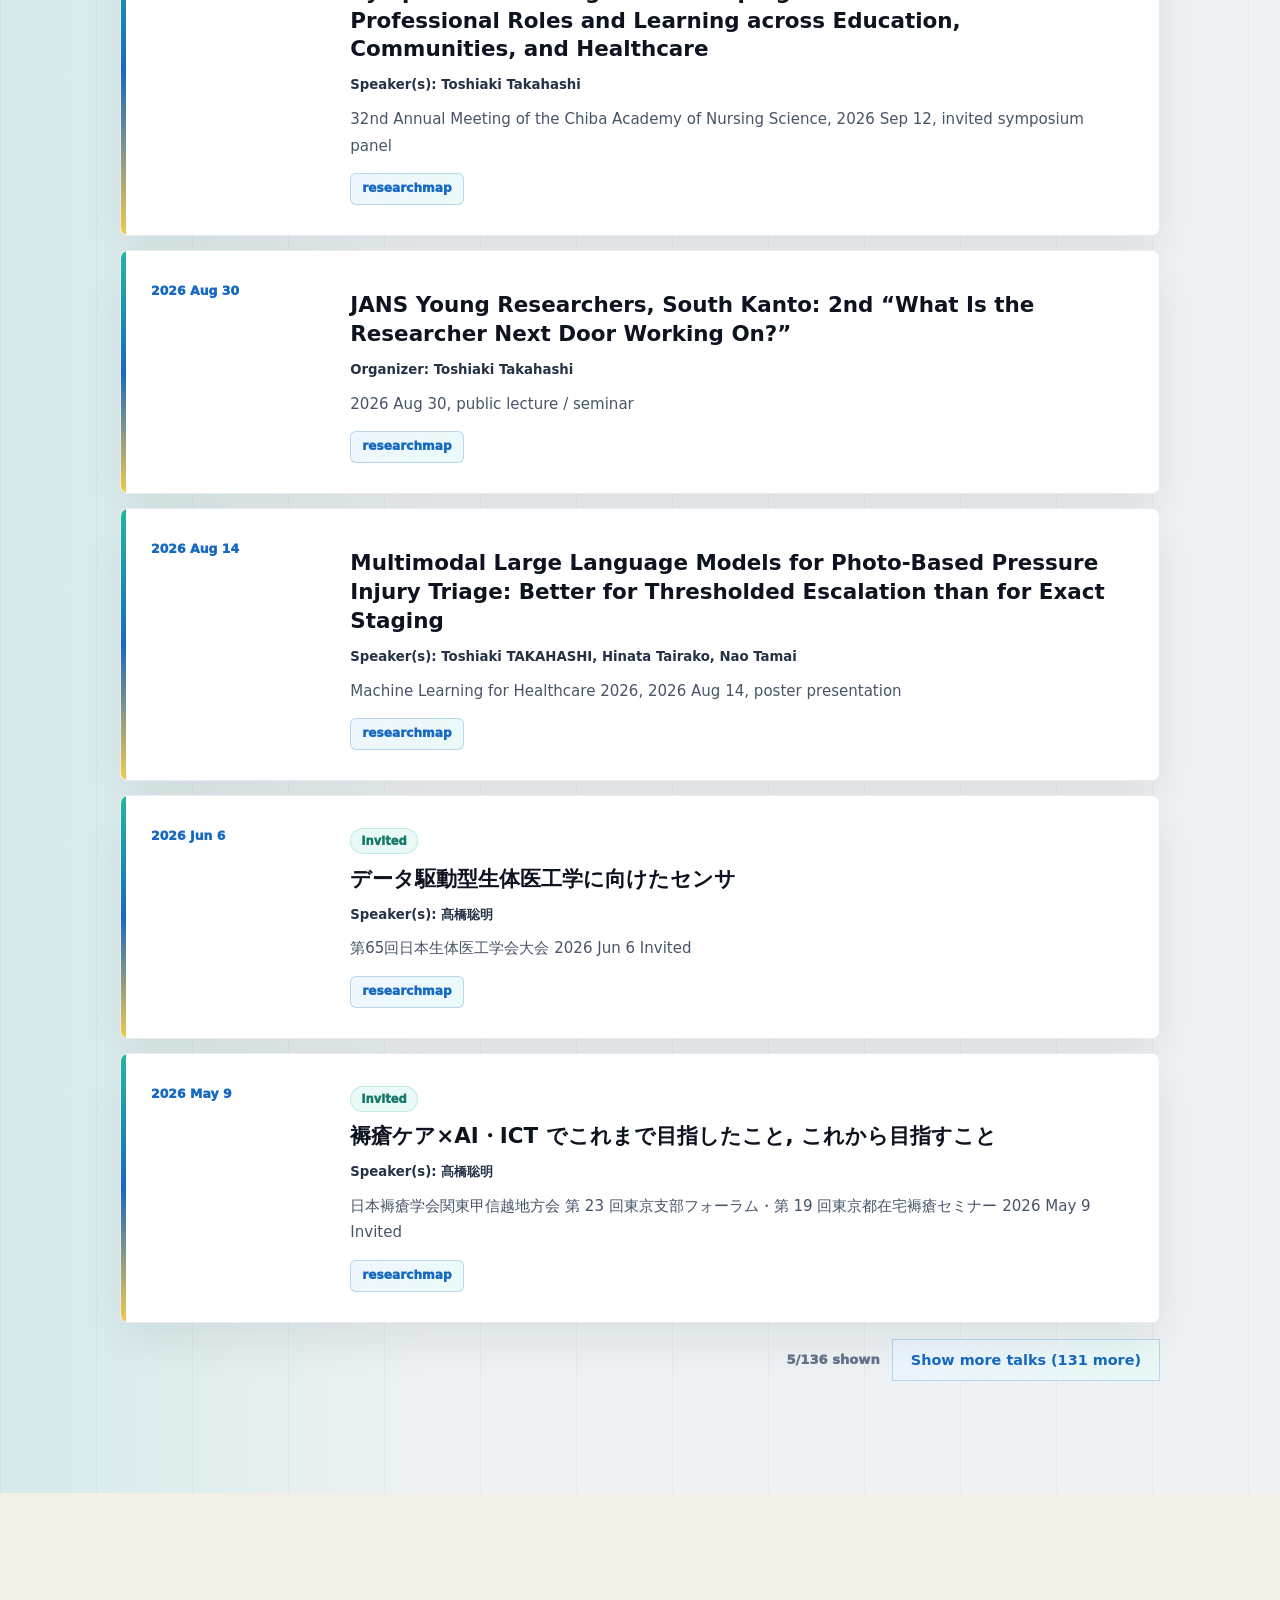
==== commit d581d6db: "Add robotic pelvic floor research project" ====
--- a/en.html
+++ b/en.html
@@ -374,6 +374,14 @@
               <h3><a href="https://researchmap.jp/some0104/research_projects/50336627?lang=ja" target="_blank" rel="noreferrer">Counterfactual Machine Learning System for Visualizing Quality of Careの開発</a></h3>
               <p><strong>JST / BOOST Next-Generation AI Talent Development Program</strong> / Principal Investigator / 24036710 / JPMJBY24E4</p>
               <p class="members">Members: 高橋 聡明</p>
+            </div>
+          </li>
+          <li>
+            <time>2025 Jun - 2028 Mar</time>
+            <div>
+              <h3><a href="https://researchmap.jp/some0104/research_projects/55133533?lang=ja" target="_blank" rel="noreferrer">Development and Evaluation of a Robotic Pelvic Floor Muscle Elevation System for Patients with Urinary Incontinence</a></h3>
+              <p><strong>JSPS KAKENHI Grant-in-Aid for Challenging Research (Exploratory)</strong> / Co-Investigator</p>
+              <p class="members">Members: Nao Tamai, Kazuhide Makiyama, Daijiro Haba, Toshiaki Takahashi</p>
             </div>
           </li>
           <li>
@@ -663,6 +671,7 @@
             <li><time>2025 Jul</time><span>日本老年泌尿器科学会誌に, エコーを用いた骨盤底筋群収縮量と術後尿失禁の関連に関する症例集積研究が掲載. Authors: 神原 真理子, 蓼沼 知之, 槙山 和秀, 牟田 みや子, 高橋 聡明, 仲上 豪二朗, 林 ゑり子, 玉井 奈緒. <a class="source-link" href="https://researchmap.jp/some0104/published_papers/52865220?lang=ja" target="_blank" rel="noreferrer">researchmap</a></span></li>
             <li><time>2025 Jul</time><span>IEEE EMBC 2025で, MIMIC-IV電子健康記録データを用いたICU肺塞栓予測研究をポスター発表.Speaker(s): Toshiaki Takahashi, Miyako Muta, Yuki Fukui, Nao Tamai, Gojiro Nakagami. <a class="source-link" href="https://researchmap.jp/some0104/presentations/50650100?lang=ja" target="_blank" rel="noreferrer">researchmap</a></span></li>
             <li><time>2025 Jun</time><span>Journal of the Association for Vascular Accessに, 超音波画像から血栓・皮下浮腫を自動検出する研究論文が掲載. Authors: Toshiaki Takahashi, Gojiro Nakagami, Ryoko Murayama, Mari Abe, Masaru Matsumoto, Hiromi Sanada. <a class="source-link" href="https://researchmap.jp/some0104/published_papers/48871216?lang=ja" target="_blank" rel="noreferrer">researchmap</a></span></li>
+            <li><time>2025 Jun</time><span>Joined the JSPS KAKENHI Grant-in-Aid for Challenging Research (Exploratory) project, “Development and Evaluation of a Robotic Pelvic Floor Muscle Elevation System for Patients with Urinary Incontinence,” as Co-Investigator. Members: Nao Tamai, Kazuhide Makiyama, Daijiro Haba, Toshiaki Takahashi. <a class="source-link" href="https://researchmap.jp/some0104/research_projects/55133533?lang=en" target="_blank" rel="noreferrer">researchmap</a></span></li>
             <li><time>2025 Jun</time><span>第67回日本老年医学会学術集会で, 介護ロボットや新しい医療介護機器による高齢者支援に関する招待講演を実施.Speaker(s): 高橋聡明. <a class="source-link" href="https://researchmap.jp/some0104/presentations/50505371?lang=ja" target="_blank" rel="noreferrer">researchmap</a></span></li>
             <li><time>2025 Jun</time><span>第34回日本創傷・オストミー・失禁管理学会学術集会で, WOCケアを支える次世代イノベーション技術に関する教育講演を実施.Speaker(s): 高橋聡明. <a class="source-link" href="https://researchmap.jp/some0104/presentations/50447200?lang=ja" target="_blank" rel="noreferrer">researchmap</a></span></li>
             <li><time>2025 Apr</time><span>横浜市立大学 医学研究科 成人看護学 准教授に着任. <a class="source-link" href="https://researchmap.jp/some0104/research_experience/49662053?lang=ja" target="_blank" rel="noreferrer">researchmap</a></span></li>
@@ -727,6 +736,10 @@
               <span>Principal Investigator / 2025-2030. Members: Toshiaki Takahashi. This project uses real-world data and counterfactual machine learning to evaluate and optimize care processes. <a class="source-link" href="https://researchmap.jp/some0104/research_projects/50336627?lang=ja" target="_blank" rel="noreferrer">researchmap</a></span>
             </li>
             <li>
+              <strong>JSPS KAKENHI Grant-in-Aid for Challenging Research (Exploratory): Development and Evaluation of a Robotic Pelvic Floor Muscle Elevation System for Patients with Urinary Incontinence</strong>
+              <span>Co-Investigator / Jun 2025-Mar 2028. Members: Nao Tamai, Kazuhide Makiyama, Daijiro Haba, Toshiaki Takahashi. This collaborative project develops and evaluates a robotics-supported pelvic floor muscle training system for people with urinary incontinence. <a class="source-link" href="https://researchmap.jp/some0104/research_projects/55133533?lang=en" target="_blank" rel="noreferrer">researchmap</a></span>
+            </li>
+            <li>
               <strong>JSPS KAKENHI Grant-in-Aid for Scientific Research (B): Care Process Evaluation Using Care-Resource Tracking Real-World Data</strong>
               <span>Principal Investigator / Apr 2025-Mar 2029 / 25K02910 / Total JPY 18,720,000. Members: Toshiaki Takahashi, Kengo Miyo, Hiromi Sanada, Gojiro Nakagami, Nao Tamai. This project tracks people, supplies, time, and actions in nursing care and links them to practical quality indicators. <a class="source-link" href="https://researchmap.jp/some0104/research_projects/50331793?lang=ja" target="_blank" rel="noreferrer">researchmap</a></span>
             </li>
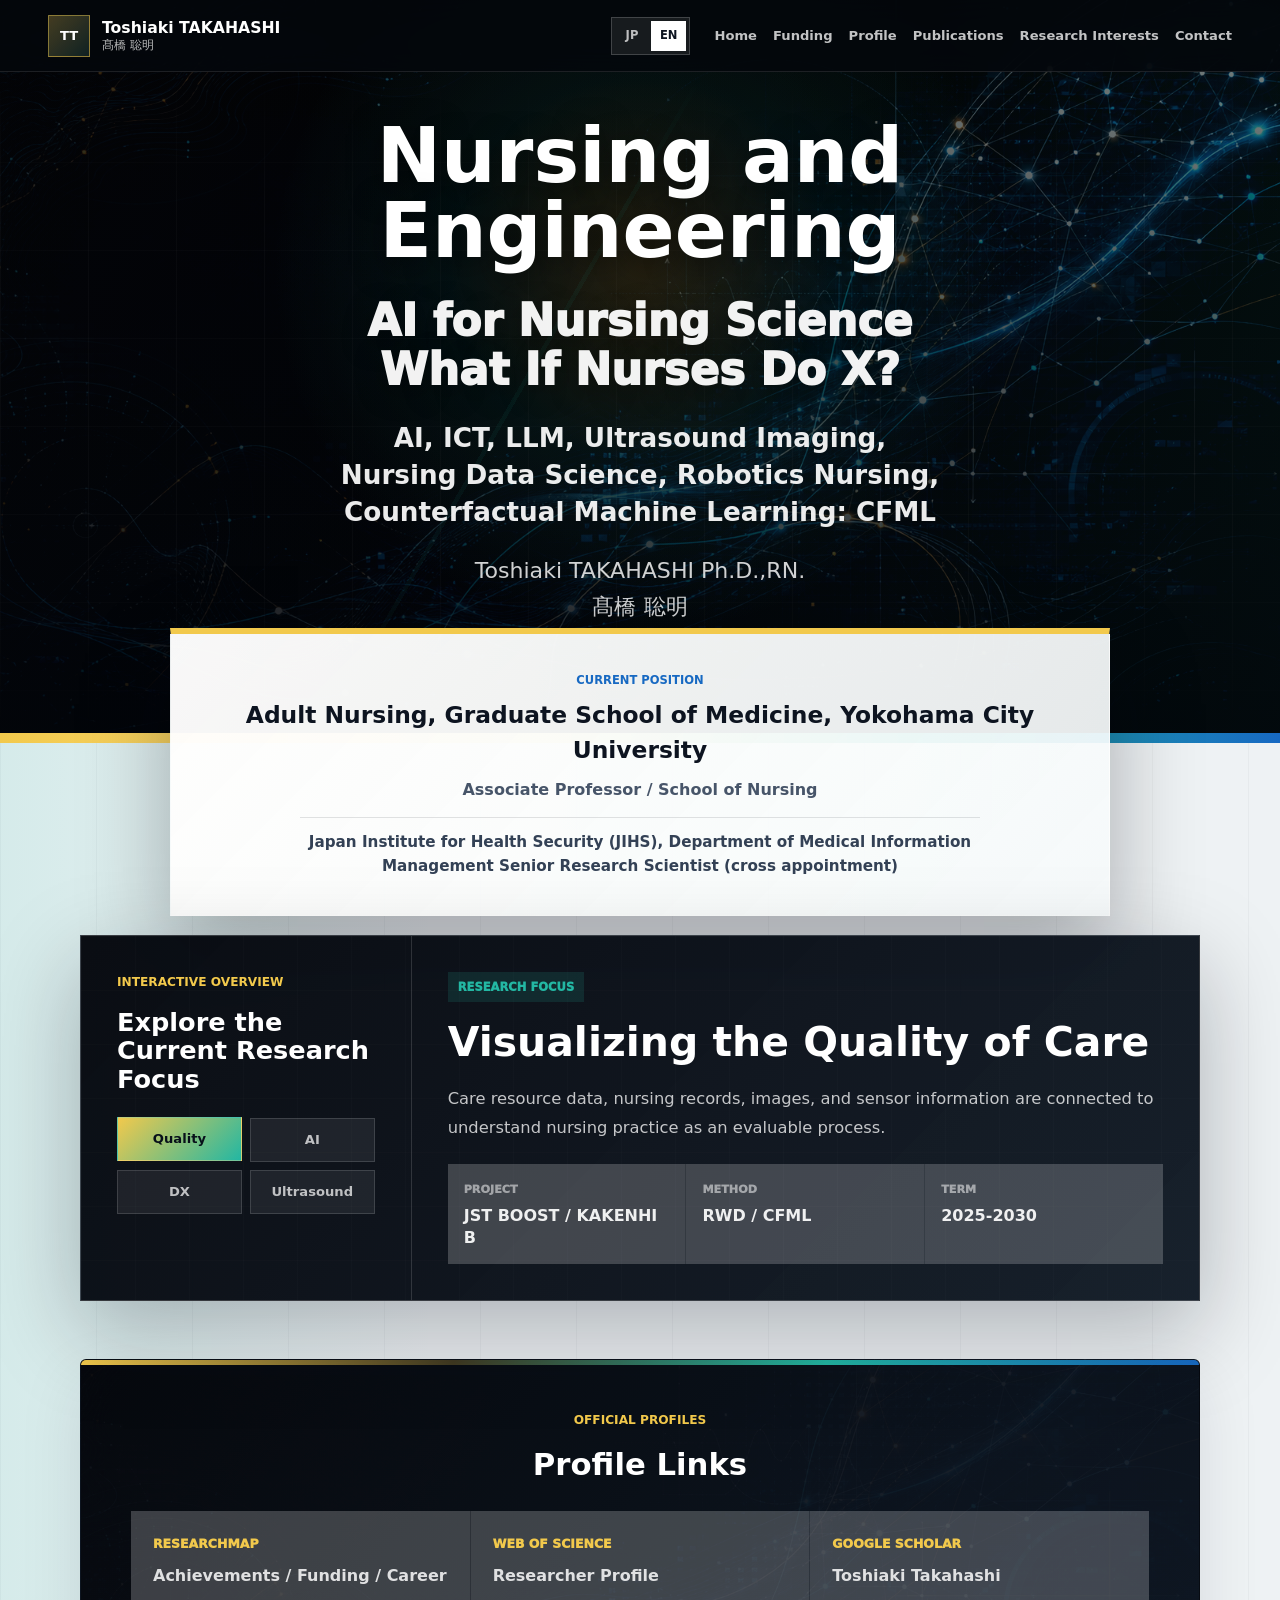
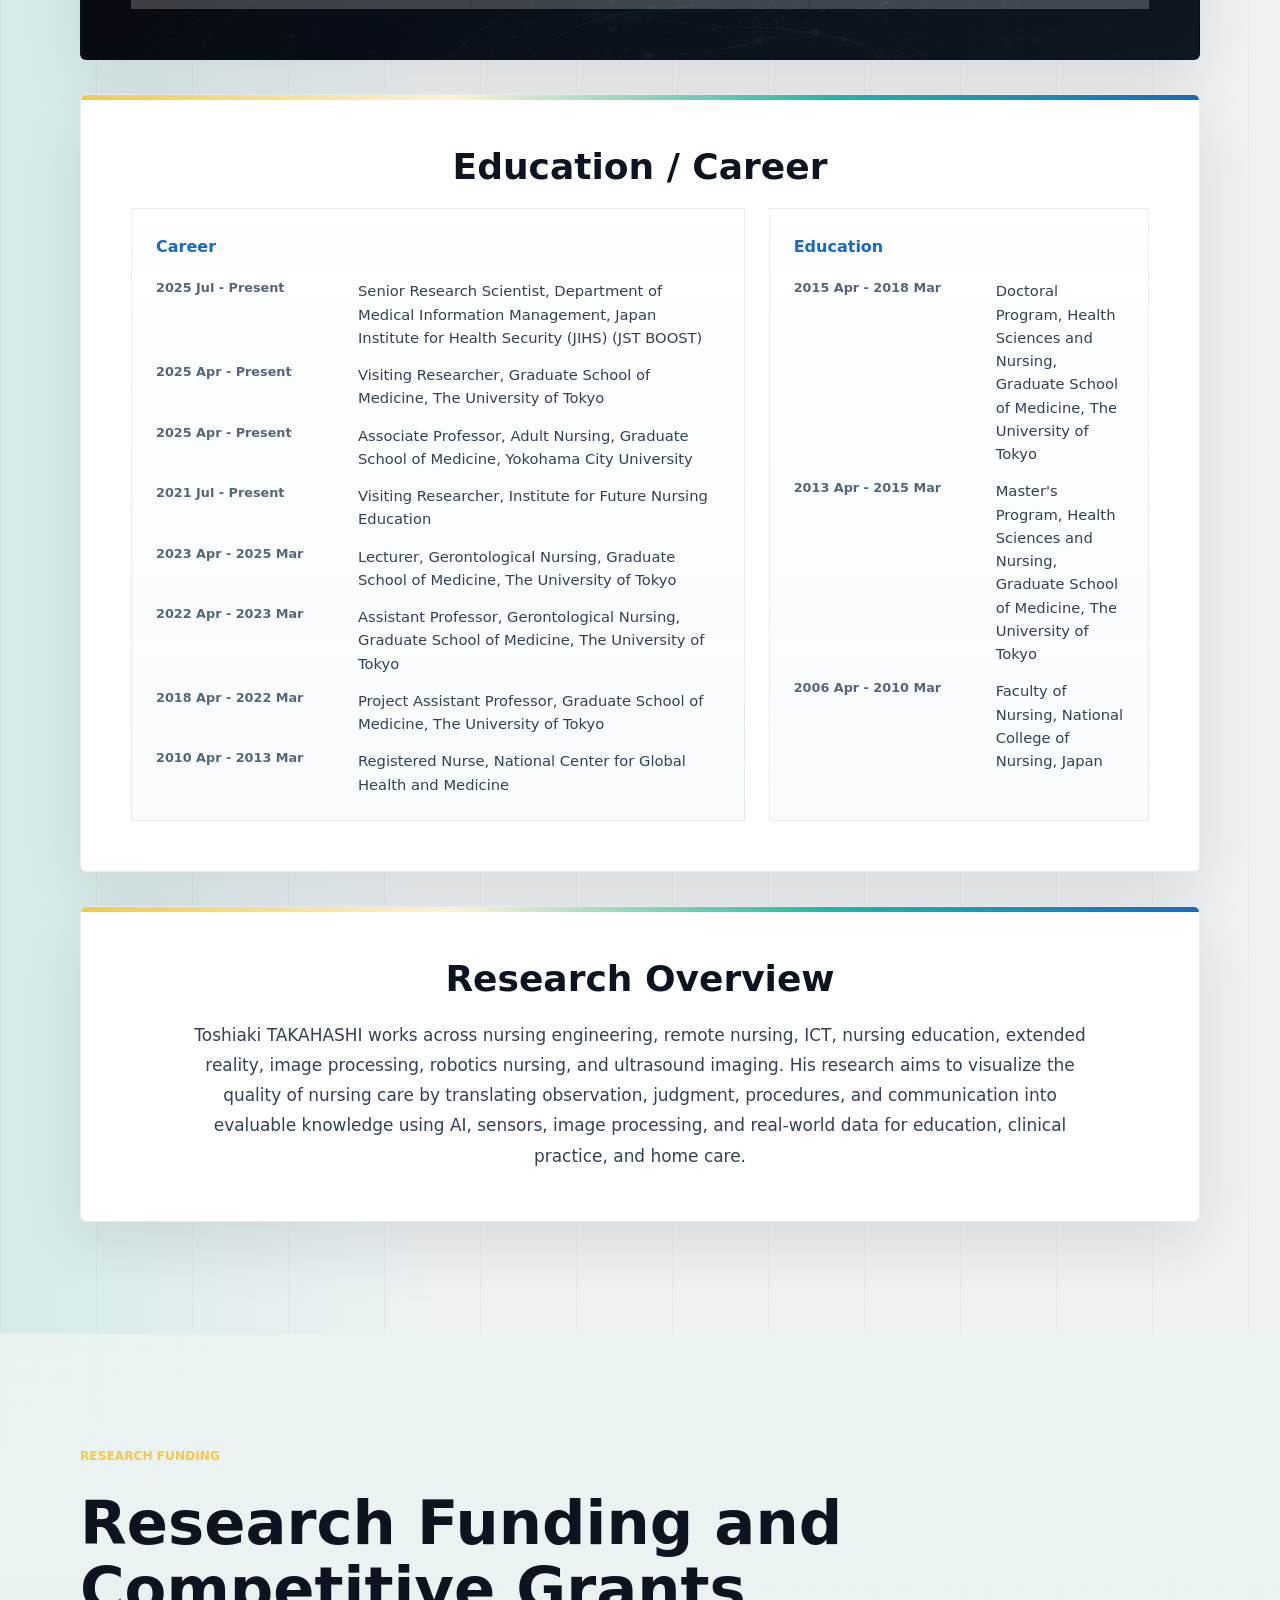
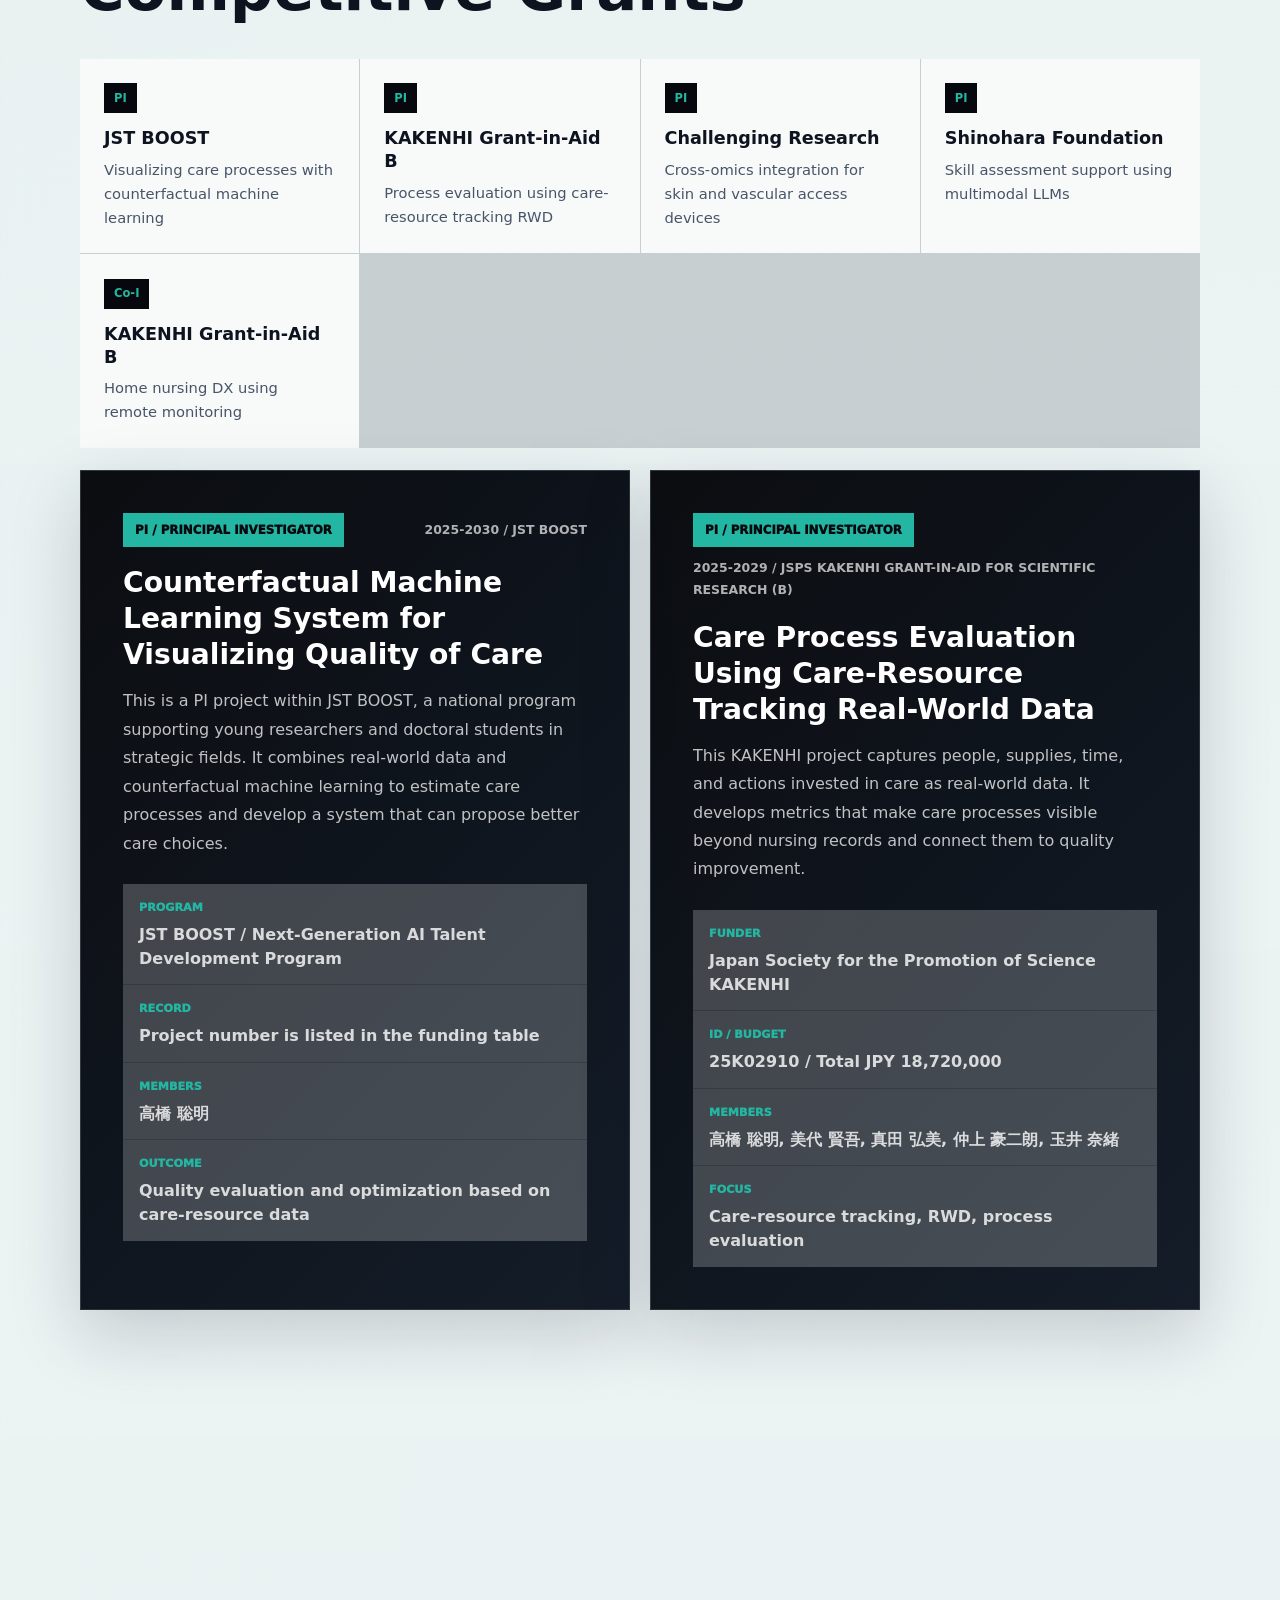
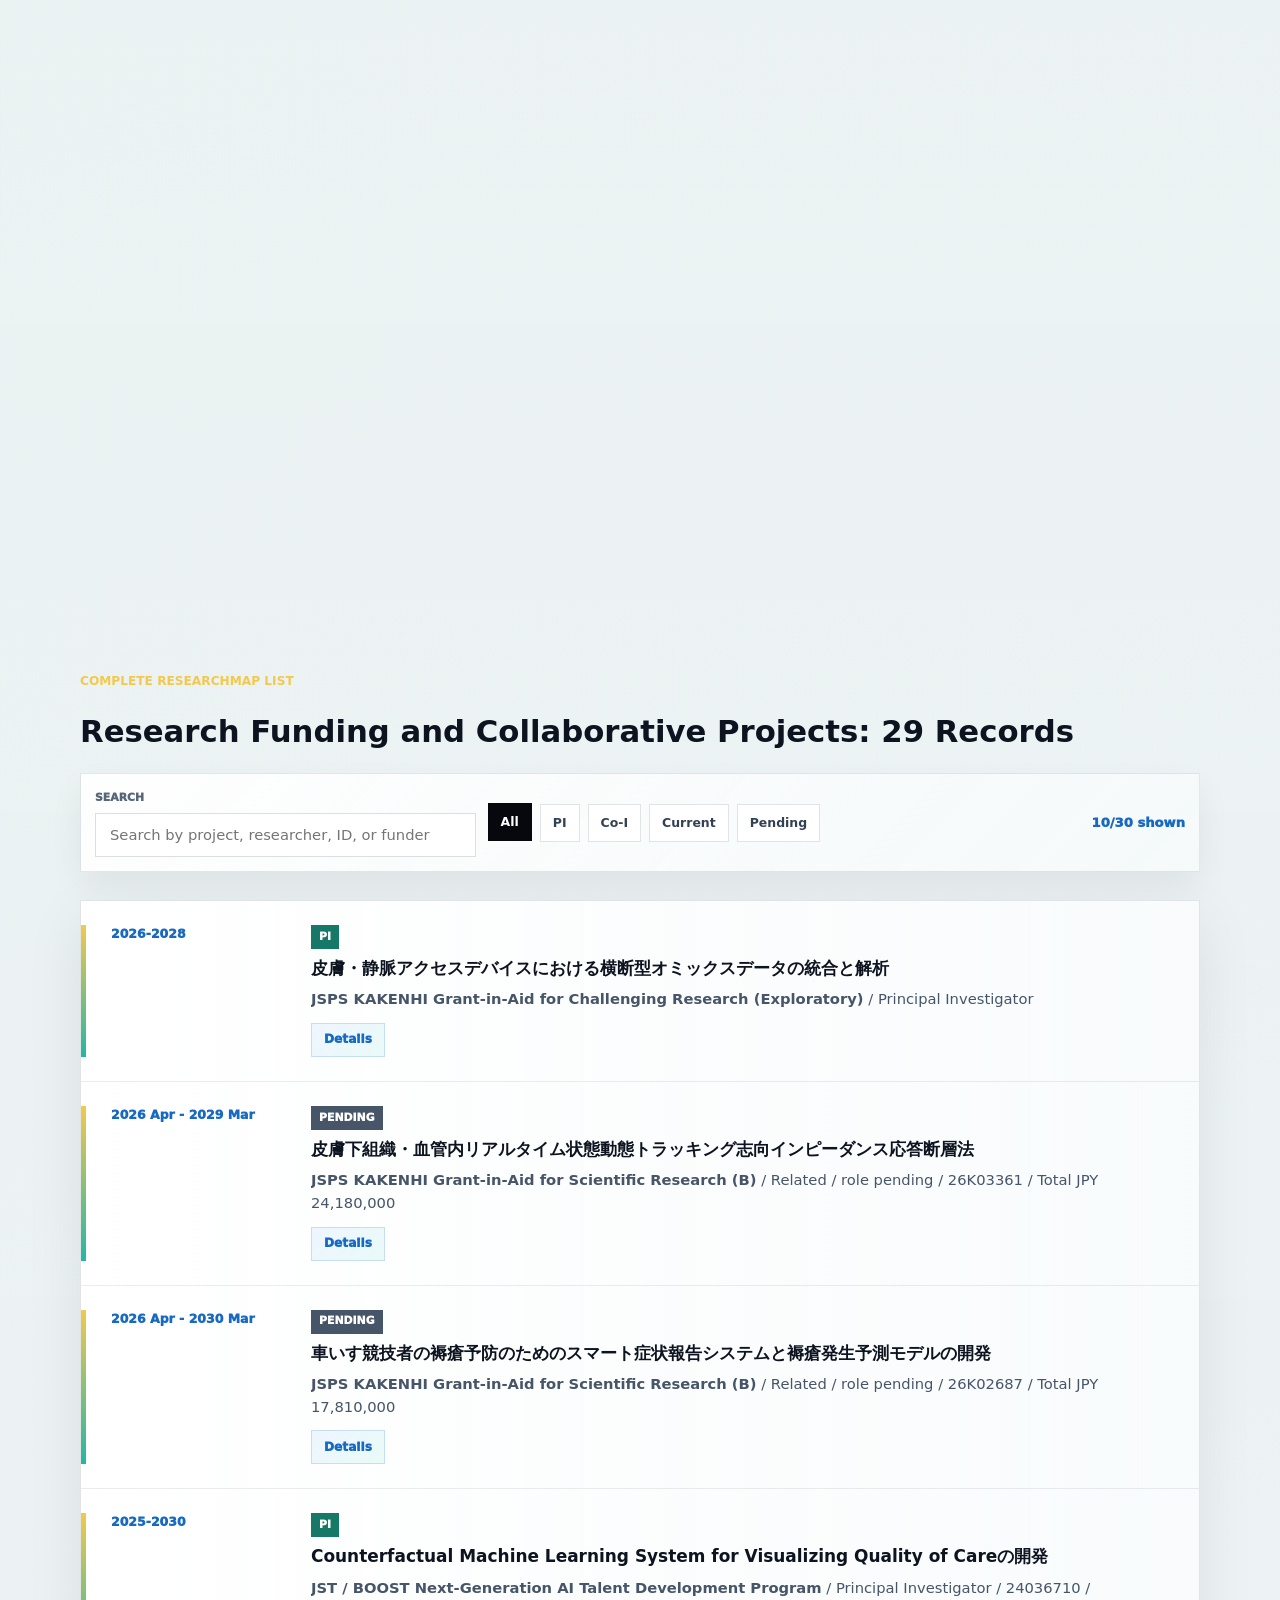
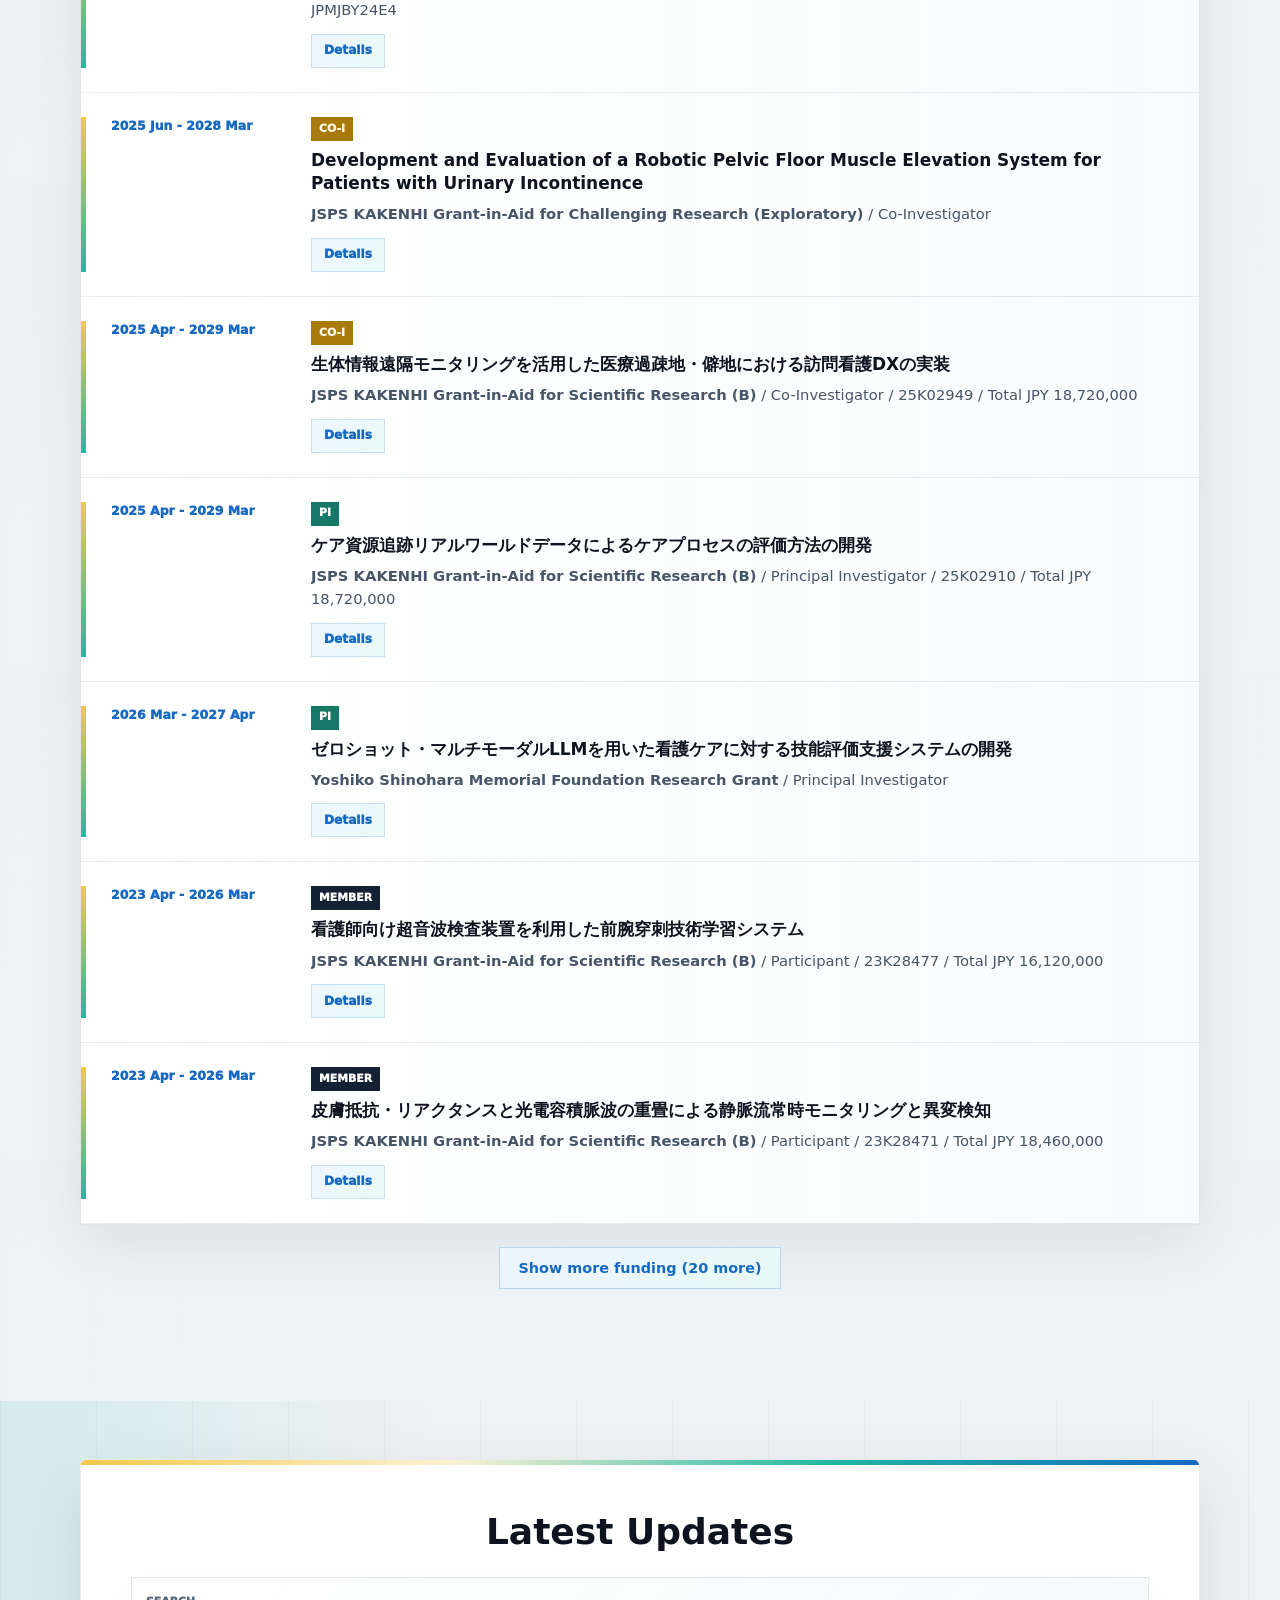
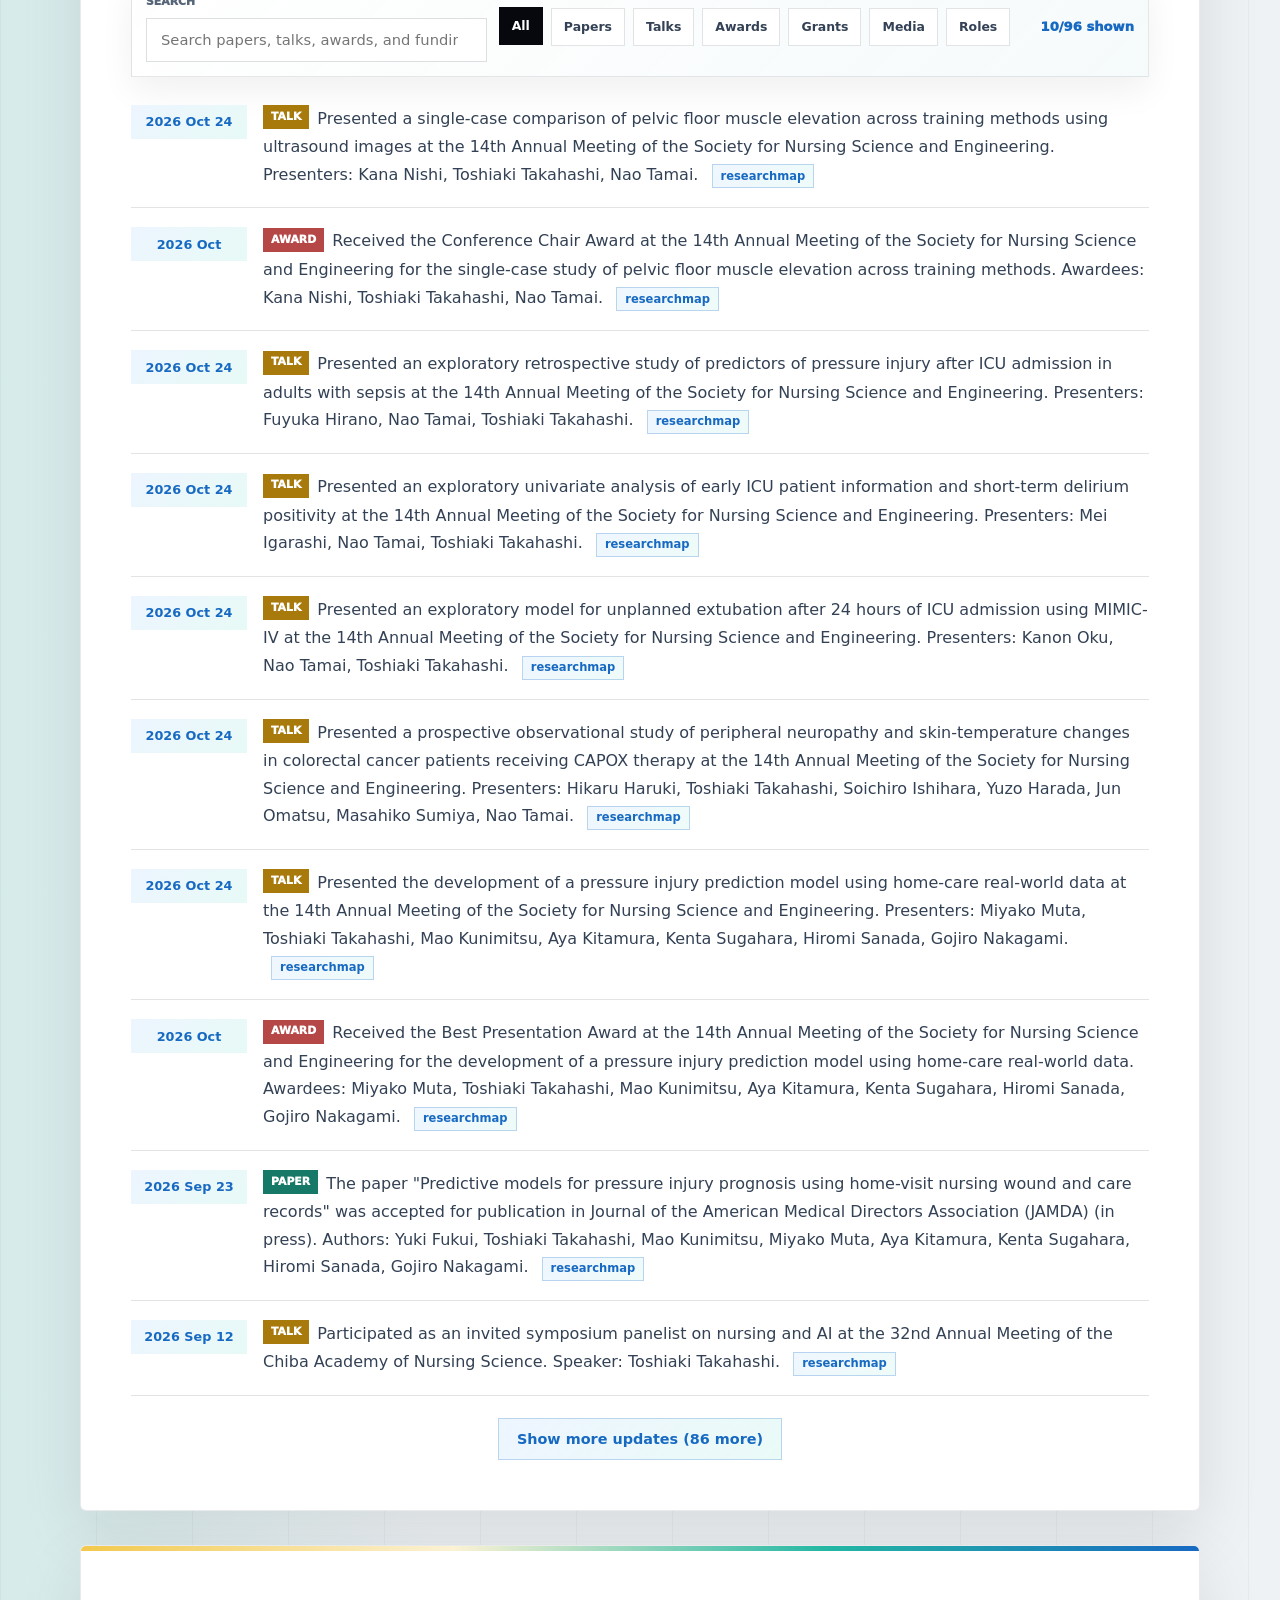
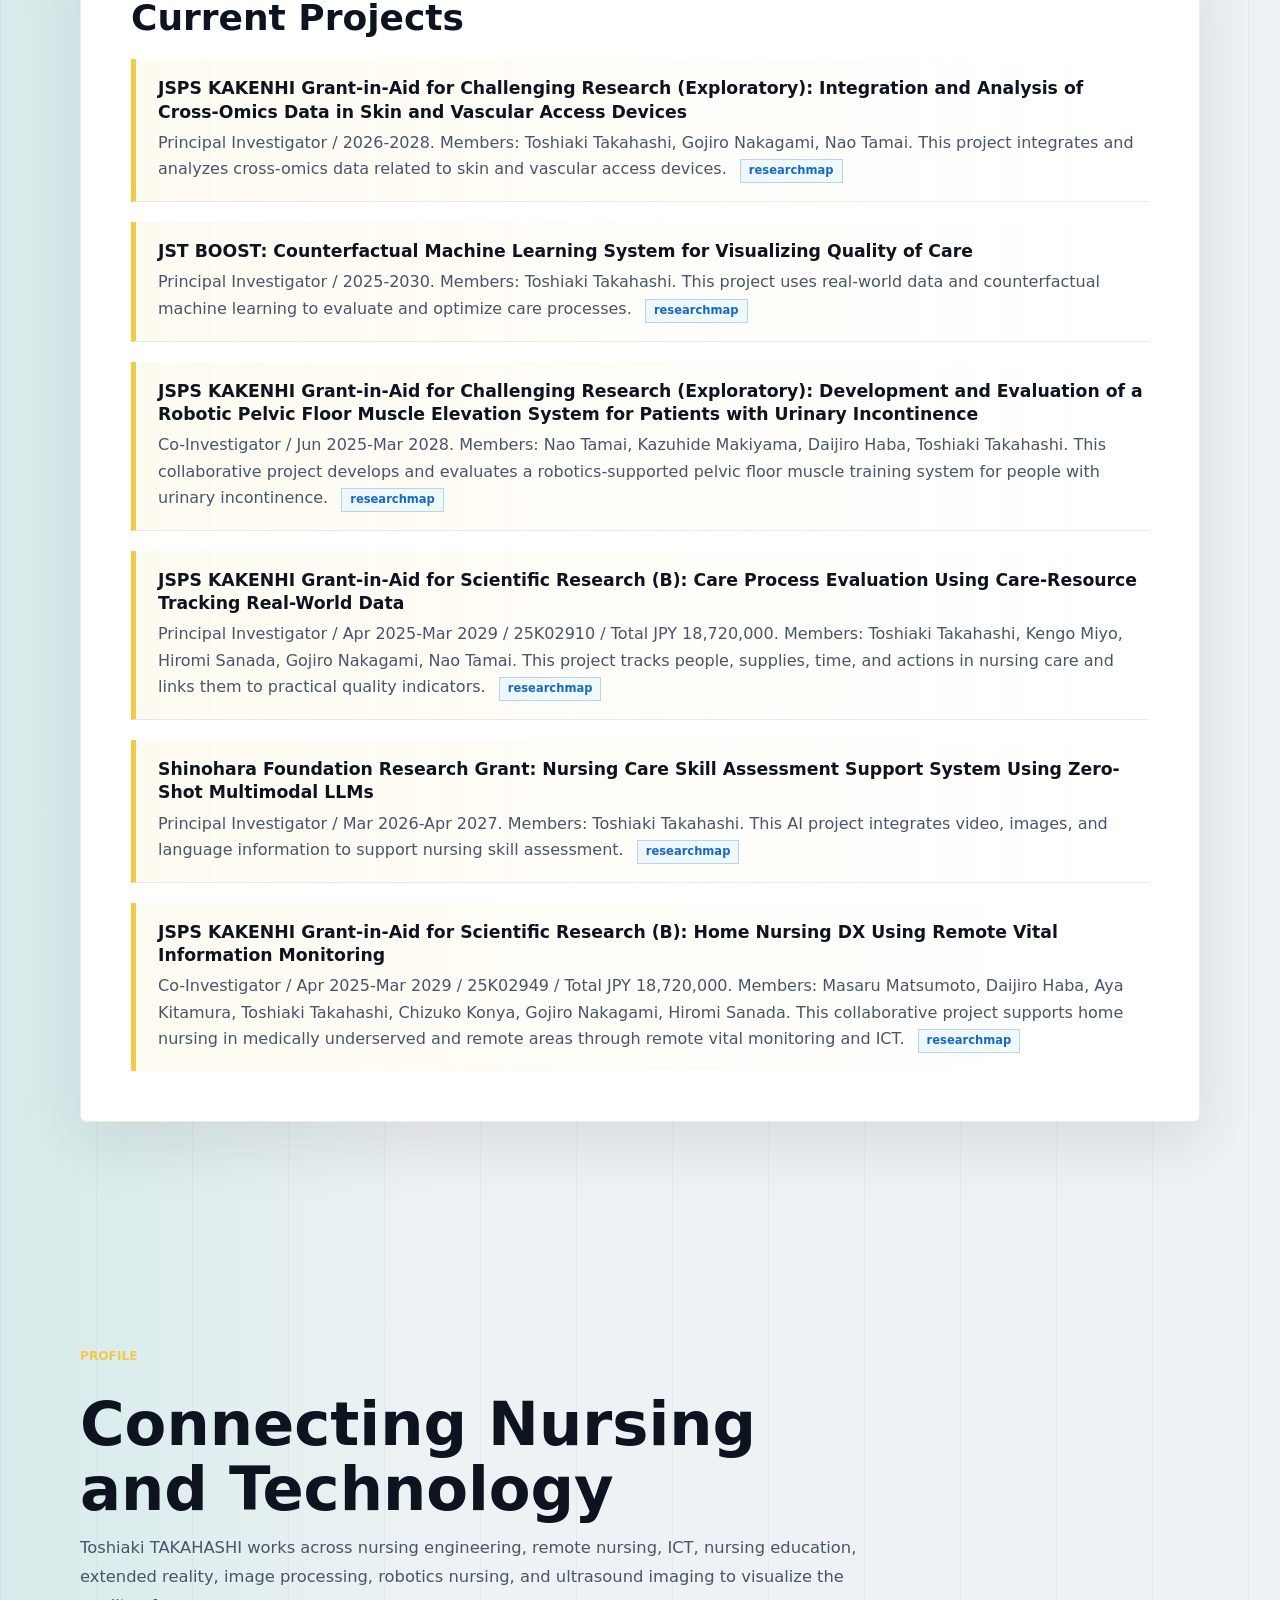
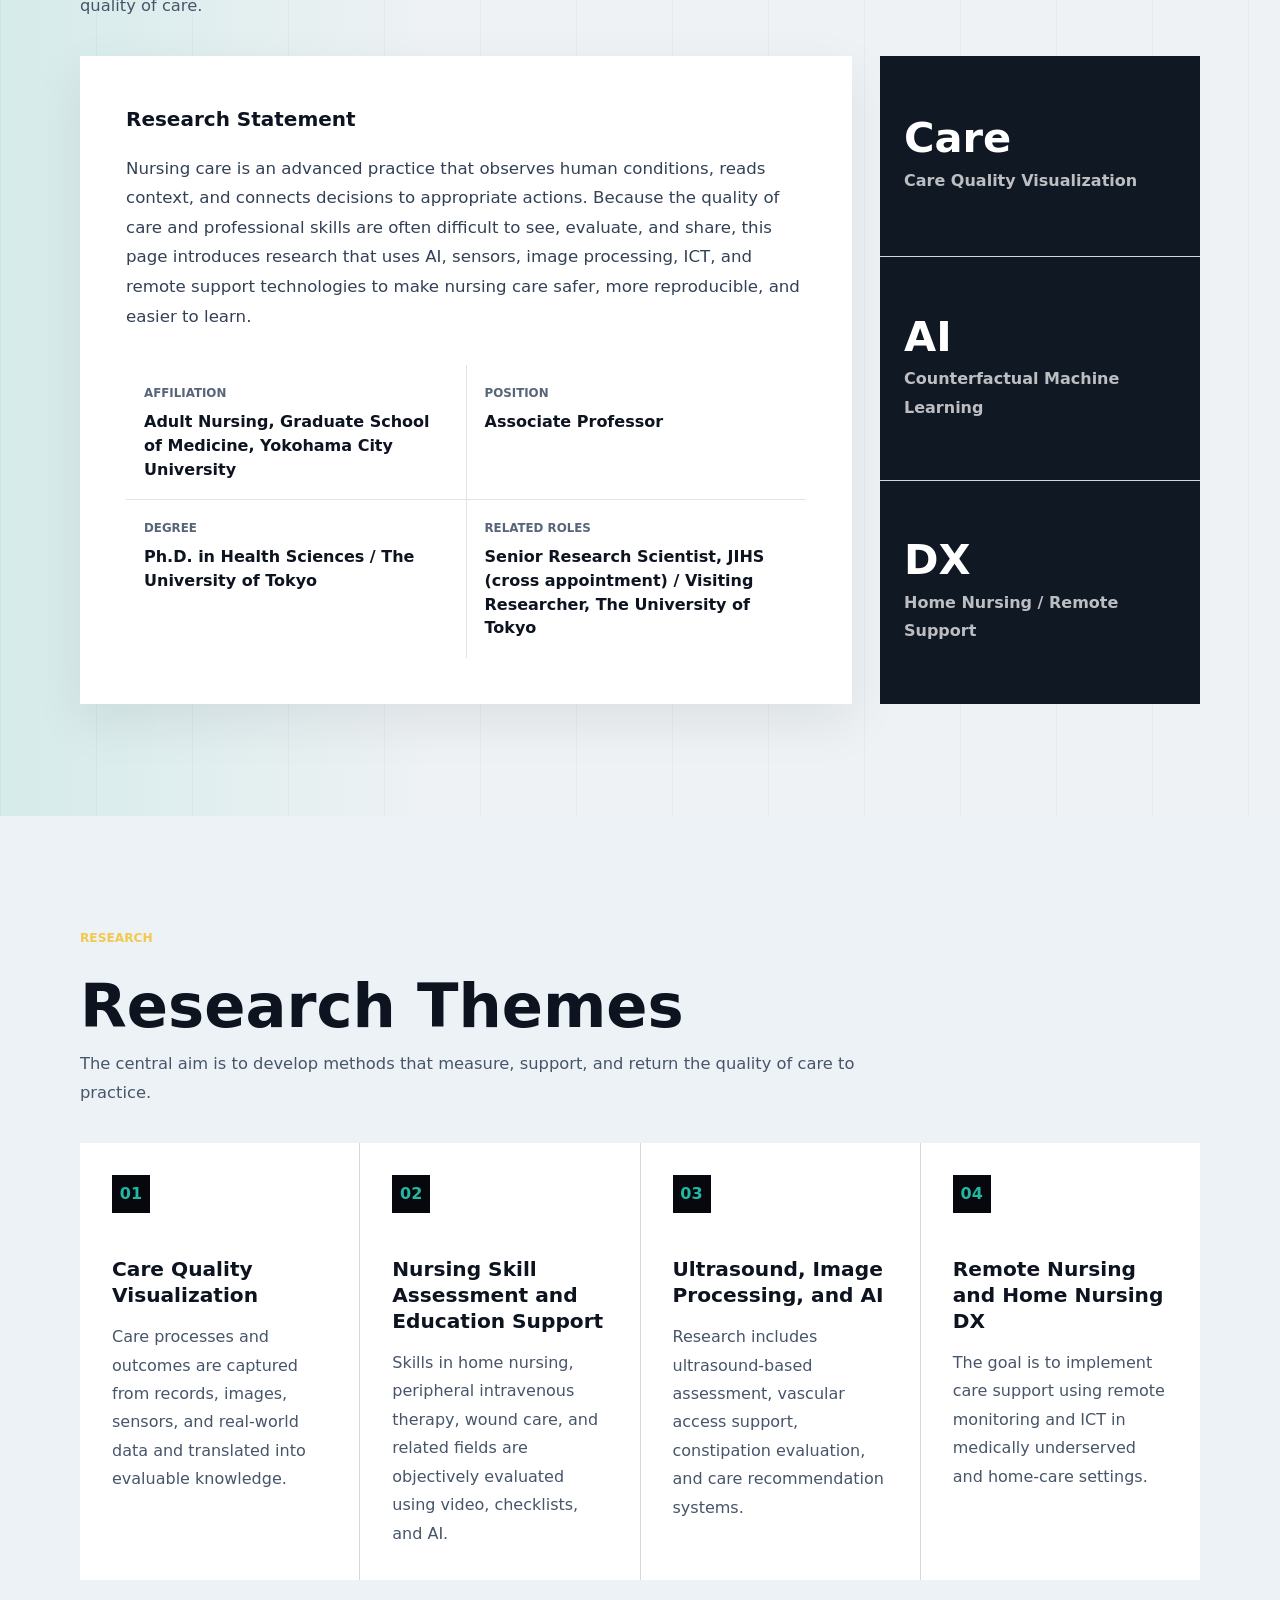
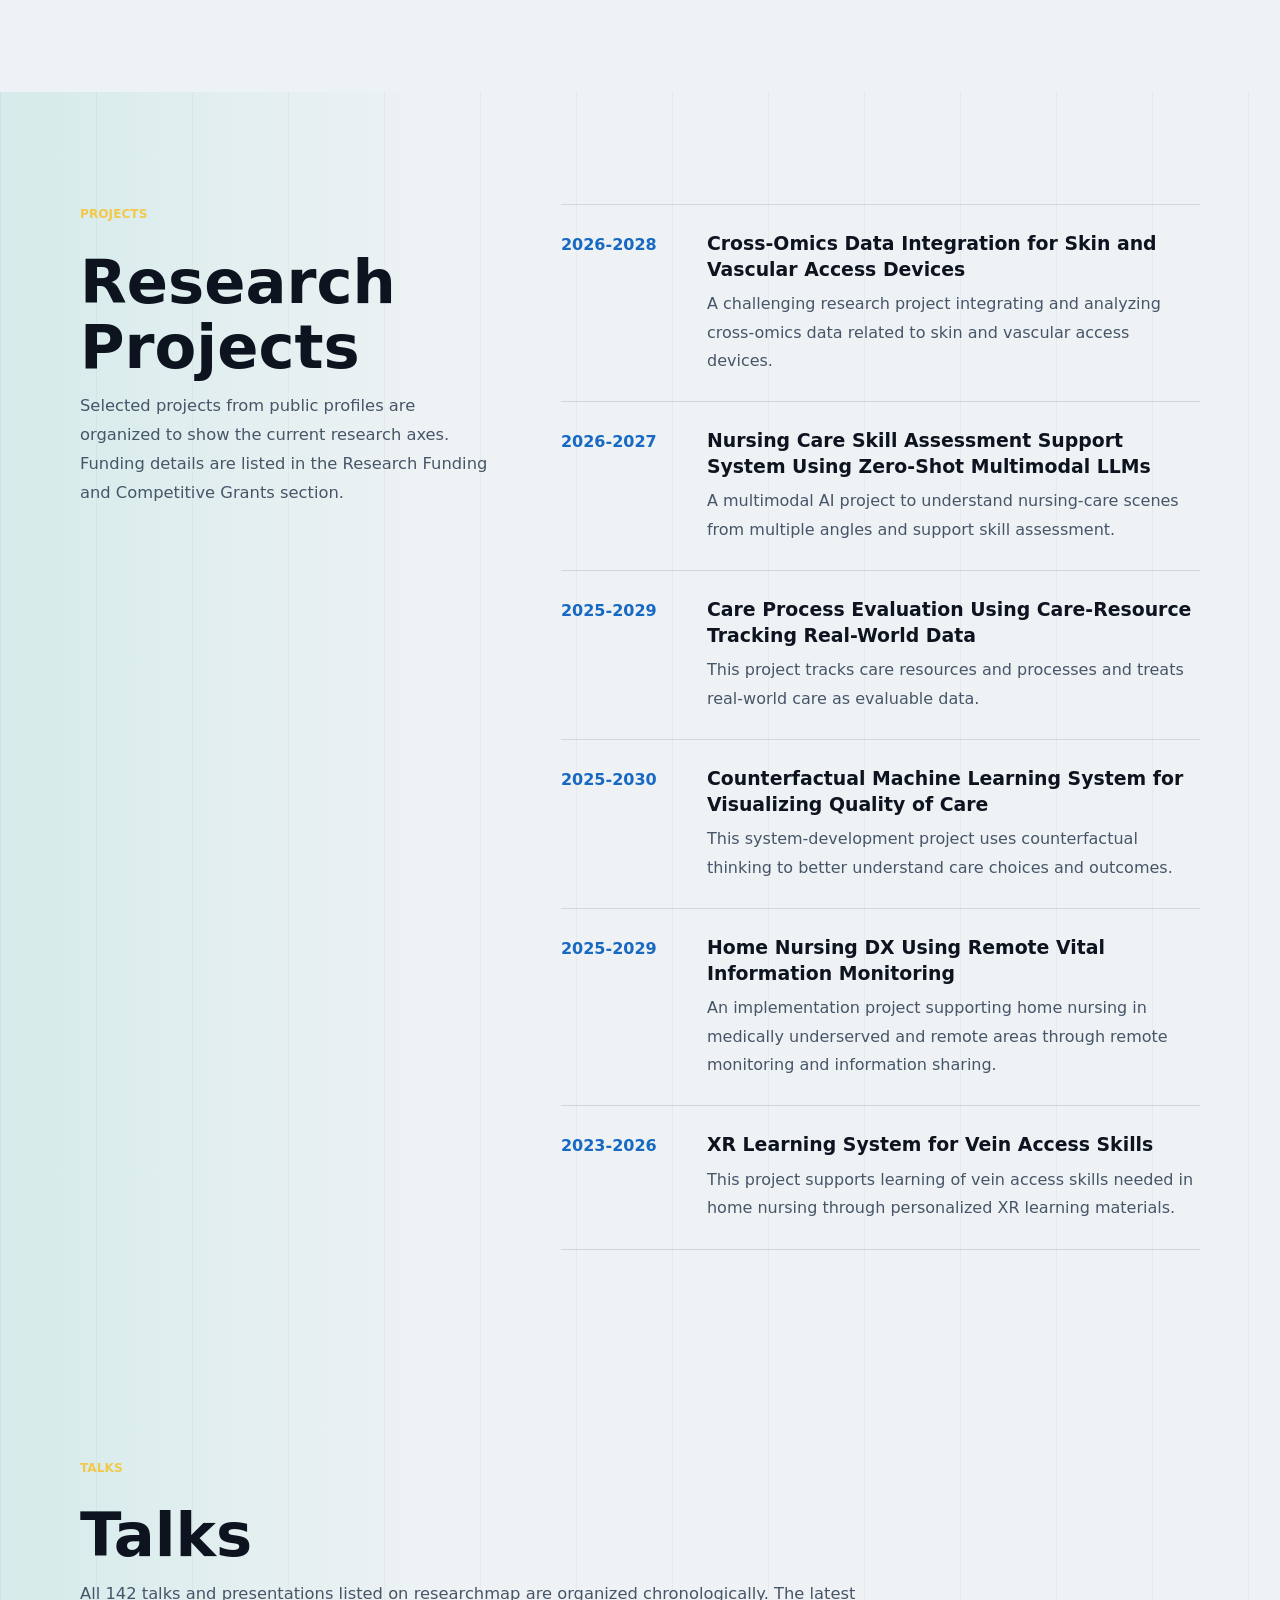
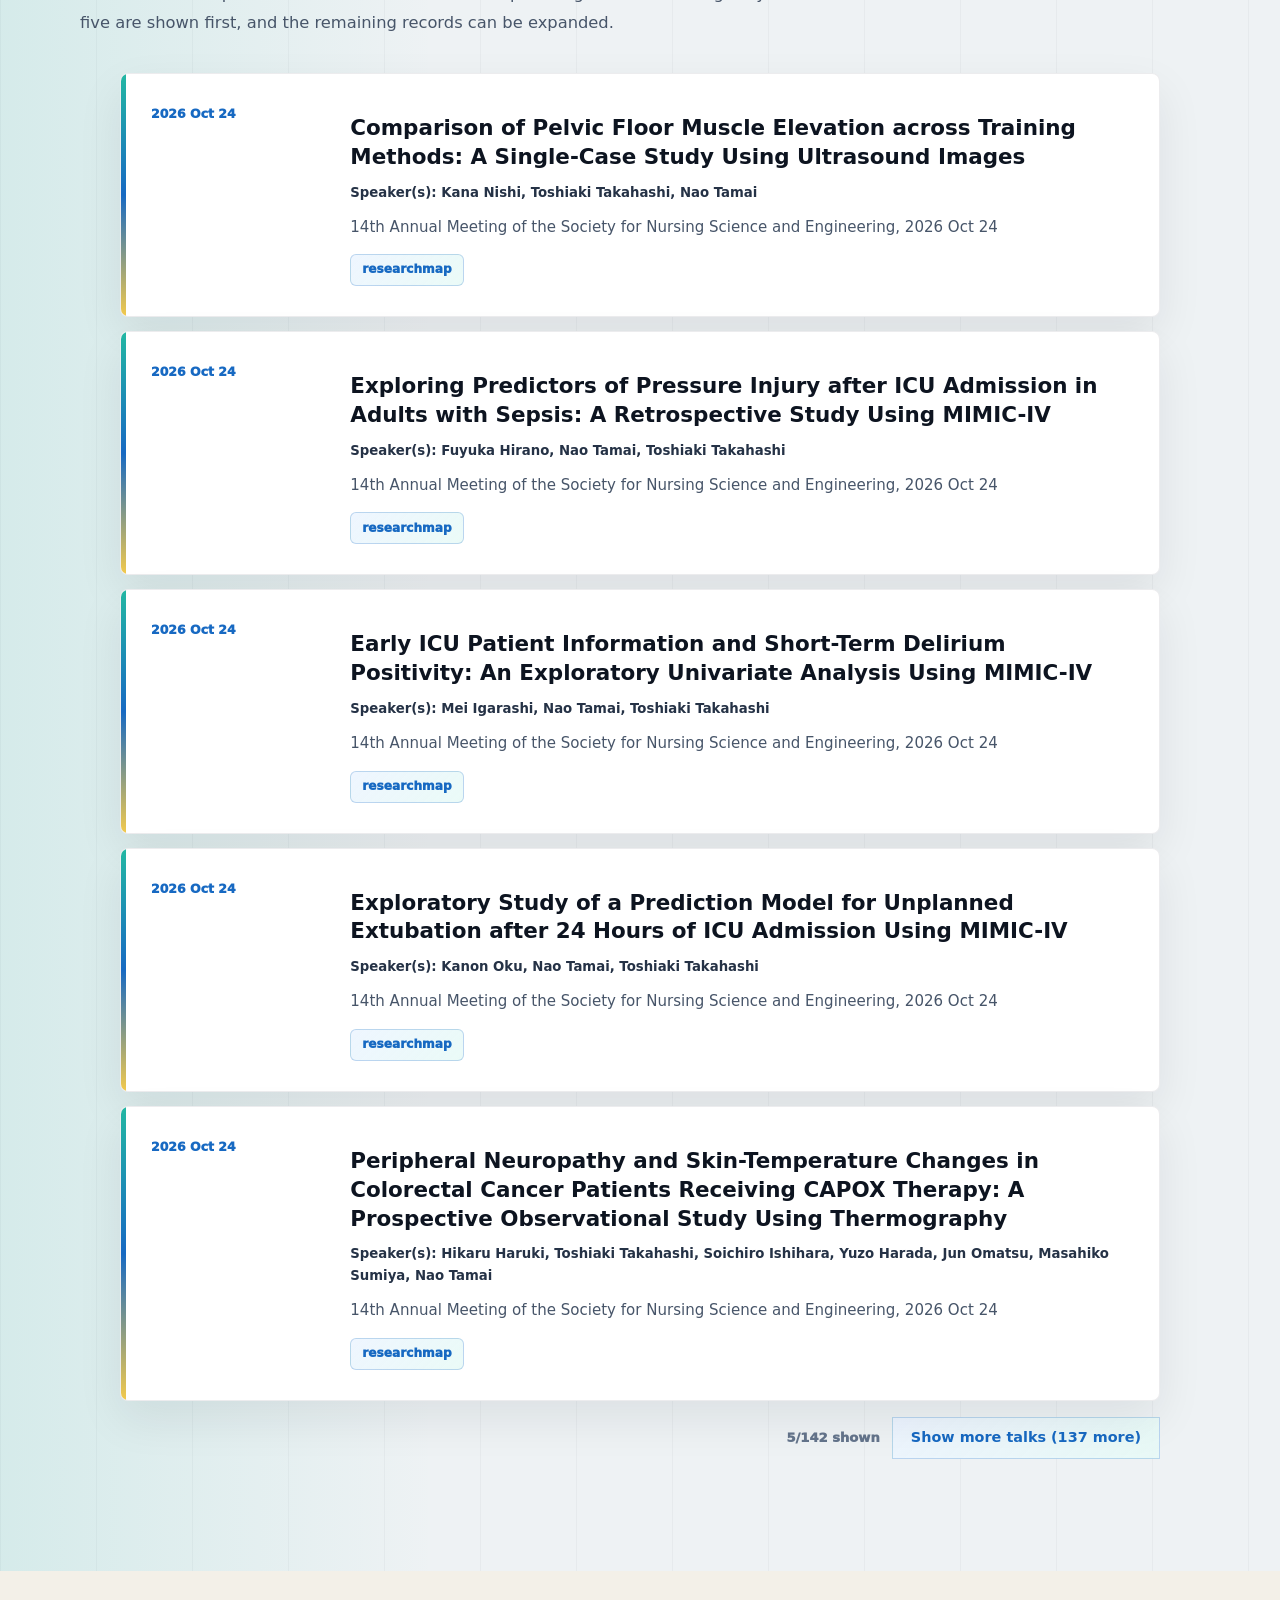
==== commit 25acc414: "Add October researchmap presentations and awards" ====
--- a/en.html
+++ b/en.html
@@ -617,9 +617,17 @@
               <button type="button" data-news-filter="media">Media</button>
               <button type="button" data-news-filter="role">Roles</button>
             </div>
-            <p class="result-count" data-news-count>87 shown</p>
+            <p class="result-count" data-news-count>95 shown</p>
           </div>
           <ul class="news-list home-news-list" id="latest-news-list" data-news-list>
+            <li><time>2026 Oct 24</time><span>Presented a single-case comparison of pelvic floor muscle elevation across training methods using ultrasound images at the 14th Annual Meeting of the Society for Nursing Science and Engineering. Presenters: Kana Nishi, Toshiaki Takahashi, Nao Tamai. <a class="source-link" href="https://researchmap.jp/some0104/presentations/55336393?lang=en" target="_blank" rel="noreferrer">researchmap</a></span></li>
+            <li><time>2026 Oct</time><span>Received the Conference Chair Award at the 14th Annual Meeting of the Society for Nursing Science and Engineering for the single-case study of pelvic floor muscle elevation across training methods. Awardees: Kana Nishi, Toshiaki Takahashi, Nao Tamai. <a class="source-link" href="https://researchmap.jp/some0104/awards/55336674?lang=en" target="_blank" rel="noreferrer">researchmap</a></span></li>
+            <li><time>2026 Oct 24</time><span>Presented an exploratory retrospective study of predictors of pressure injury after ICU admission in adults with sepsis at the 14th Annual Meeting of the Society for Nursing Science and Engineering. Presenters: Fuyuka Hirano, Nao Tamai, Toshiaki Takahashi. <a class="source-link" href="https://researchmap.jp/some0104/presentations/55336390?lang=en" target="_blank" rel="noreferrer">researchmap</a></span></li>
+            <li><time>2026 Oct 24</time><span>Presented an exploratory univariate analysis of early ICU patient information and short-term delirium positivity at the 14th Annual Meeting of the Society for Nursing Science and Engineering. Presenters: Mei Igarashi, Nao Tamai, Toshiaki Takahashi. <a class="source-link" href="https://researchmap.jp/some0104/presentations/55336388?lang=en" target="_blank" rel="noreferrer">researchmap</a></span></li>
+            <li><time>2026 Oct 24</time><span>Presented an exploratory model for unplanned extubation after 24 hours of ICU admission using MIMIC-IV at the 14th Annual Meeting of the Society for Nursing Science and Engineering. Presenters: Kanon Oku, Nao Tamai, Toshiaki Takahashi. <a class="source-link" href="https://researchmap.jp/some0104/presentations/55336381?lang=en" target="_blank" rel="noreferrer">researchmap</a></span></li>
+            <li><time>2026 Oct 24</time><span>Presented a prospective observational study of peripheral neuropathy and skin-temperature changes in colorectal cancer patients receiving CAPOX therapy at the 14th Annual Meeting of the Society for Nursing Science and Engineering. Presenters: Hikaru Haruki, Toshiaki Takahashi, Soichiro Ishihara, Yuzo Harada, Jun Omatsu, Masahiko Sumiya, Nao Tamai. <a class="source-link" href="https://researchmap.jp/some0104/presentations/55336374?lang=en" target="_blank" rel="noreferrer">researchmap</a></span></li>
+            <li><time>2026 Oct 24</time><span>Presented the development of a pressure injury prediction model using home-care real-world data at the 14th Annual Meeting of the Society for Nursing Science and Engineering. Presenters: Miyako Muta, Toshiaki Takahashi, Mao Kunimitsu, Aya Kitamura, Kenta Sugahara, Hiromi Sanada, Gojiro Nakagami. <a class="source-link" href="https://researchmap.jp/some0104/presentations/55336368?lang=en" target="_blank" rel="noreferrer">researchmap</a></span></li>
+            <li><time>2026 Oct</time><span>Received the Best Presentation Award at the 14th Annual Meeting of the Society for Nursing Science and Engineering for the development of a pressure injury prediction model using home-care real-world data. Awardees: Miyako Muta, Toshiaki Takahashi, Mao Kunimitsu, Aya Kitamura, Kenta Sugahara, Hiromi Sanada, Gojiro Nakagami. <a class="source-link" href="https://researchmap.jp/some0104/awards/55336676?lang=en" target="_blank" rel="noreferrer">researchmap</a></span></li>
             <li><time>2026 Sep 23</time><span>The paper "Predictive models for pressure injury prognosis using home-visit nursing wound and care records" was accepted for publication in Journal of the American Medical Directors Association (JAMDA) (in press). Authors: Yuki Fukui, Toshiaki Takahashi, Mao Kunimitsu, Miyako Muta, Aya Kitamura, Kenta Sugahara, Hiromi Sanada, Gojiro Nakagami. <a class="source-link" href="https://researchmap.jp/some0104/published_papers/55031310?lang=en" target="_blank" rel="noreferrer">researchmap</a></span></li>
             <li><time>2026 Sep 12</time><span>Participated as an invited symposium panelist on nursing and AI at the 32nd Annual Meeting of the Chiba Academy of Nursing Science. Speaker: Toshiaki Takahashi. <a class="source-link" href="https://researchmap.jp/some0104/presentations/54986024?lang=en" target="_blank" rel="noreferrer">researchmap</a></span></li>
             <li><time>2026 Aug 30</time><span>Organized the JANS Young Researchers South Kanto seminar, the 2nd “What Is the Researcher Next Door Working On?” Organizer: Toshiaki Takahashi. <a class="source-link" href="https://researchmap.jp/some0104/presentations/54985996?lang=en" target="_blank" rel="noreferrer">researchmap</a></span></li>
@@ -904,10 +912,16 @@
           <p class="eyebrow">Talks</p>
           <h2>Talks</h2>
           <p>
-            All 136 talks and presentations listed on researchmap are organized chronologically. The latest five are shown first, and the remaining records can be expanded.
+            All 142 talks and presentations listed on researchmap are organized chronologically. The latest five are shown first, and the remaining records can be expanded.
           </p>
         </div>
         <div class="activity-grid" id="talk-list" data-talk-list>
+          <article><time>2026 Oct 24</time><div><h3><a href="https://researchmap.jp/some0104/presentations/55336393?lang=en" target="_blank" rel="noreferrer">Comparison of Pelvic Floor Muscle Elevation across Training Methods: A Single-Case Study Using Ultrasound Images</a></h3><p class="talk-authors">Speaker(s): Kana Nishi, Toshiaki Takahashi, Nao Tamai</p><p>14th Annual Meeting of the Society for Nursing Science and Engineering, 2026 Oct 24</p><div class="talk-links"><a href="https://researchmap.jp/some0104/presentations/55336393?lang=en" target="_blank" rel="noreferrer">researchmap</a></div></div></article>
+          <article><time>2026 Oct 24</time><div><h3><a href="https://researchmap.jp/some0104/presentations/55336390?lang=en" target="_blank" rel="noreferrer">Exploring Predictors of Pressure Injury after ICU Admission in Adults with Sepsis: A Retrospective Study Using MIMIC-IV</a></h3><p class="talk-authors">Speaker(s): Fuyuka Hirano, Nao Tamai, Toshiaki Takahashi</p><p>14th Annual Meeting of the Society for Nursing Science and Engineering, 2026 Oct 24</p><div class="talk-links"><a href="https://researchmap.jp/some0104/presentations/55336390?lang=en" target="_blank" rel="noreferrer">researchmap</a></div></div></article>
+          <article><time>2026 Oct 24</time><div><h3><a href="https://researchmap.jp/some0104/presentations/55336388?lang=en" target="_blank" rel="noreferrer">Early ICU Patient Information and Short-Term Delirium Positivity: An Exploratory Univariate Analysis Using MIMIC-IV</a></h3><p class="talk-authors">Speaker(s): Mei Igarashi, Nao Tamai, Toshiaki Takahashi</p><p>14th Annual Meeting of the Society for Nursing Science and Engineering, 2026 Oct 24</p><div class="talk-links"><a href="https://researchmap.jp/some0104/presentations/55336388?lang=en" target="_blank" rel="noreferrer">researchmap</a></div></div></article>
+          <article><time>2026 Oct 24</time><div><h3><a href="https://researchmap.jp/some0104/presentations/55336381?lang=en" target="_blank" rel="noreferrer">Exploratory Study of a Prediction Model for Unplanned Extubation after 24 Hours of ICU Admission Using MIMIC-IV</a></h3><p class="talk-authors">Speaker(s): Kanon Oku, Nao Tamai, Toshiaki Takahashi</p><p>14th Annual Meeting of the Society for Nursing Science and Engineering, 2026 Oct 24</p><div class="talk-links"><a href="https://researchmap.jp/some0104/presentations/55336381?lang=en" target="_blank" rel="noreferrer">researchmap</a></div></div></article>
+          <article><time>2026 Oct 24</time><div><h3><a href="https://researchmap.jp/some0104/presentations/55336374?lang=en" target="_blank" rel="noreferrer">Peripheral Neuropathy and Skin-Temperature Changes in Colorectal Cancer Patients Receiving CAPOX Therapy: A Prospective Observational Study Using Thermography</a></h3><p class="talk-authors">Speaker(s): Hikaru Haruki, Toshiaki Takahashi, Soichiro Ishihara, Yuzo Harada, Jun Omatsu, Masahiko Sumiya, Nao Tamai</p><p>14th Annual Meeting of the Society for Nursing Science and Engineering, 2026 Oct 24</p><div class="talk-links"><a href="https://researchmap.jp/some0104/presentations/55336374?lang=en" target="_blank" rel="noreferrer">researchmap</a></div></div></article>
+          <article><time>2026 Oct 24</time><div><h3><a href="https://researchmap.jp/some0104/presentations/55336368?lang=en" target="_blank" rel="noreferrer">Development of a Pressure Injury Prediction Model Using Home-Care Real-World Data</a></h3><p class="talk-authors">Speaker(s): Miyako Muta, Toshiaki Takahashi, Mao Kunimitsu, Aya Kitamura, Kenta Sugahara, Hiromi Sanada, Gojiro Nakagami</p><p>14th Annual Meeting of the Society for Nursing Science and Engineering, 2026 Oct 24</p><div class="talk-links"><a href="https://researchmap.jp/some0104/presentations/55336368?lang=en" target="_blank" rel="noreferrer">researchmap</a></div></div></article>
           <article>
             <time>2026 Sep 12</time>
             <div>
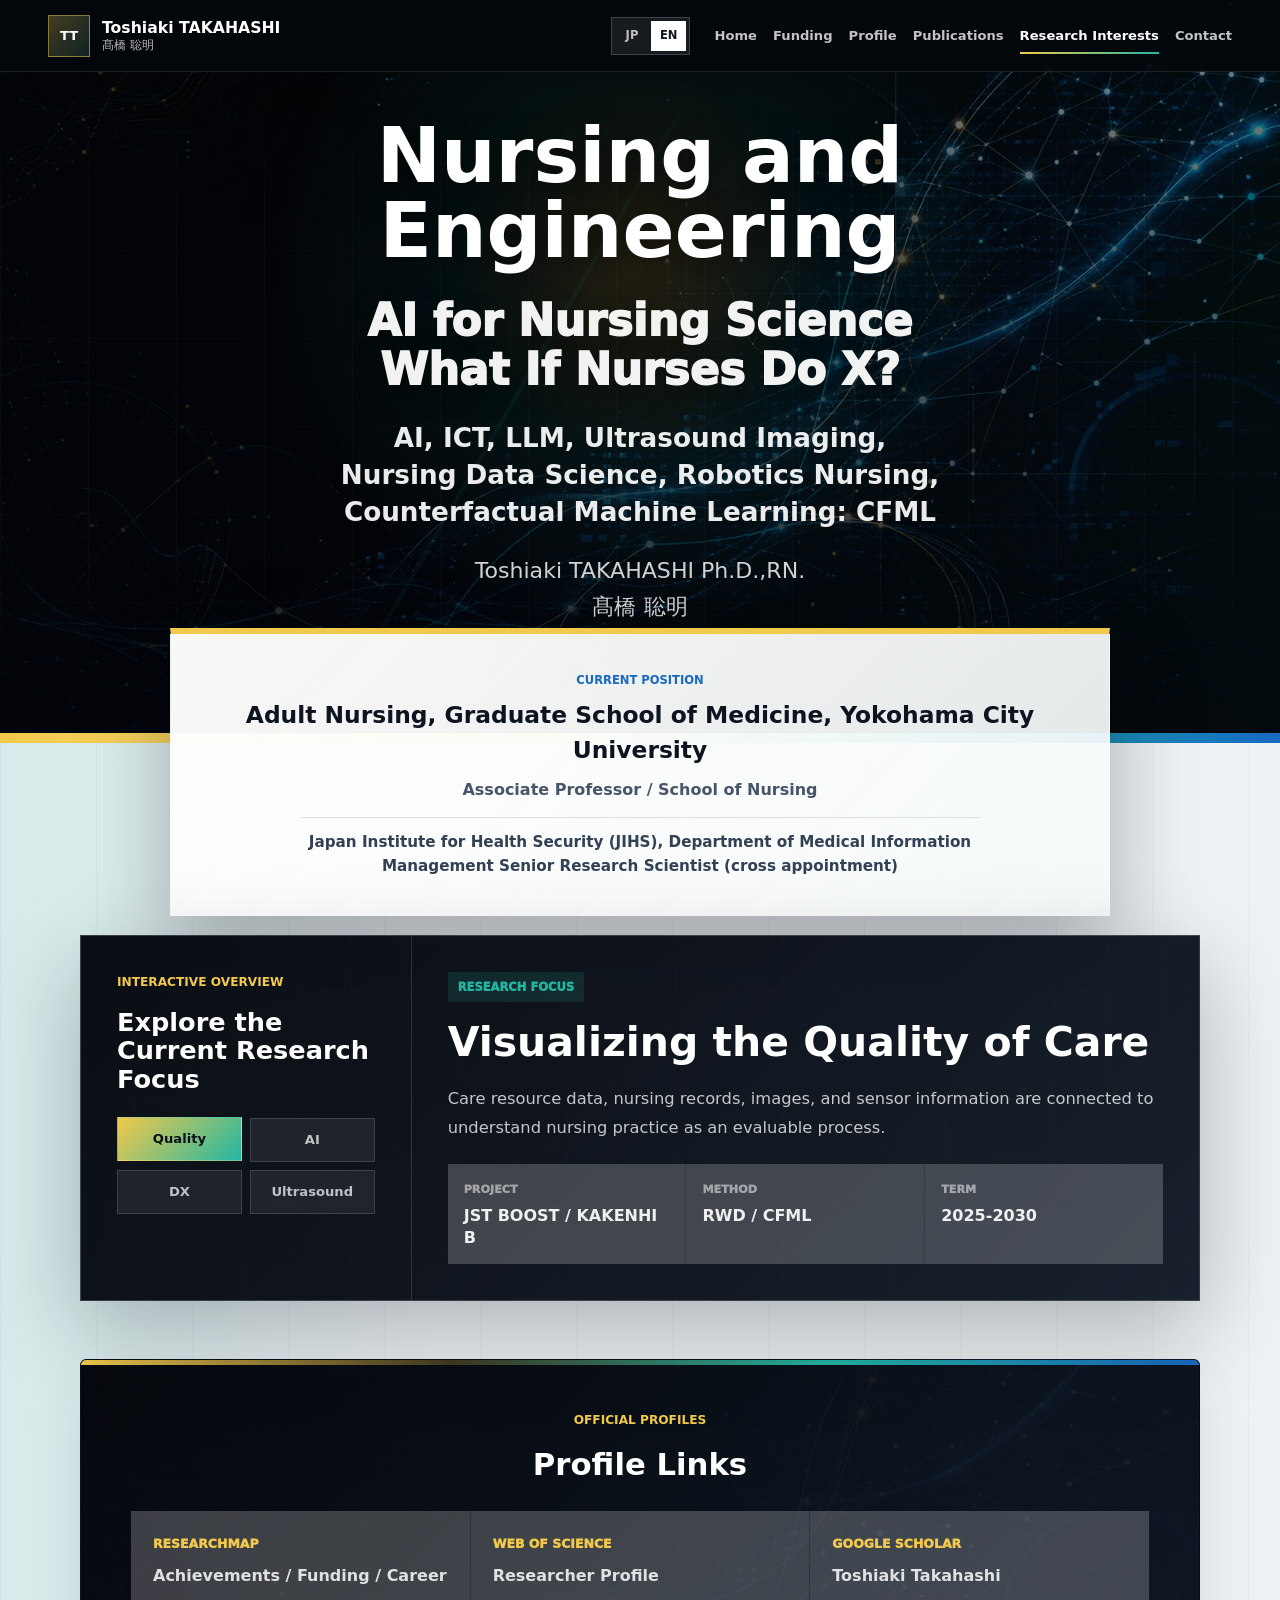
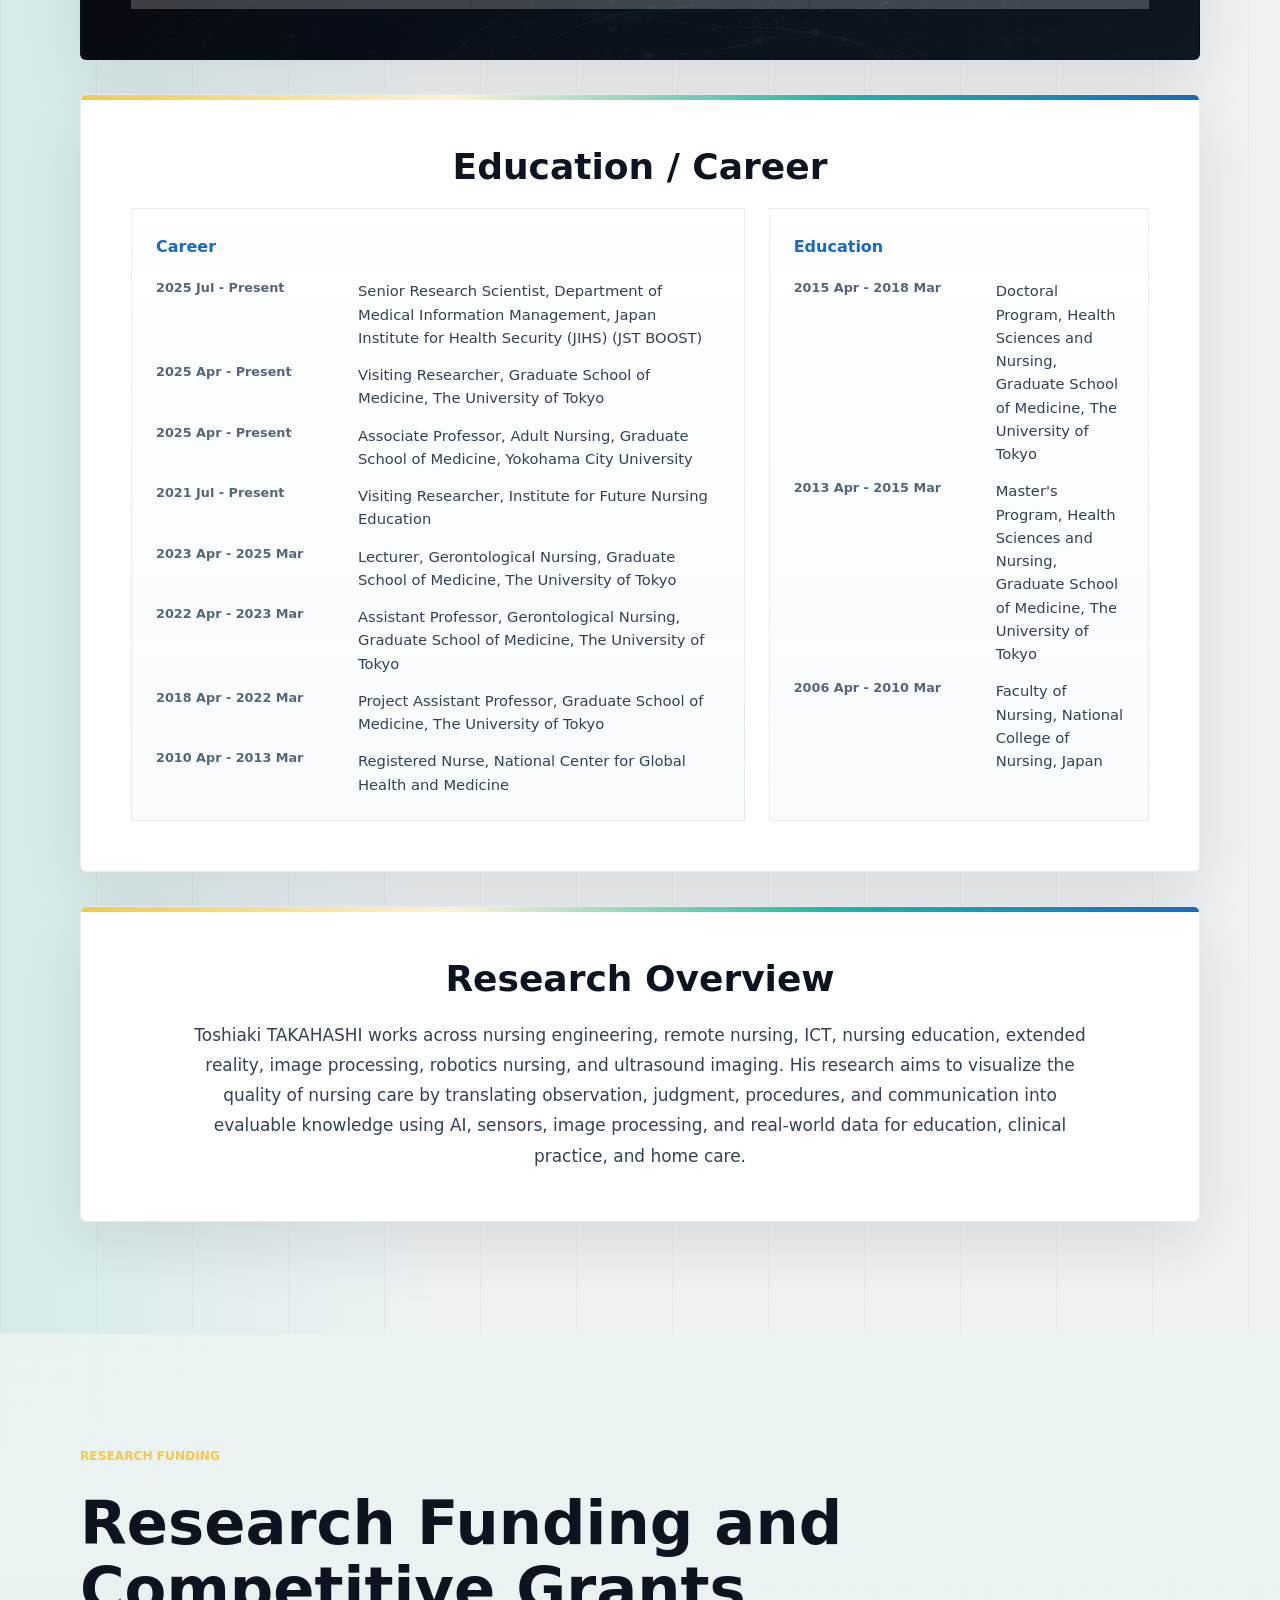
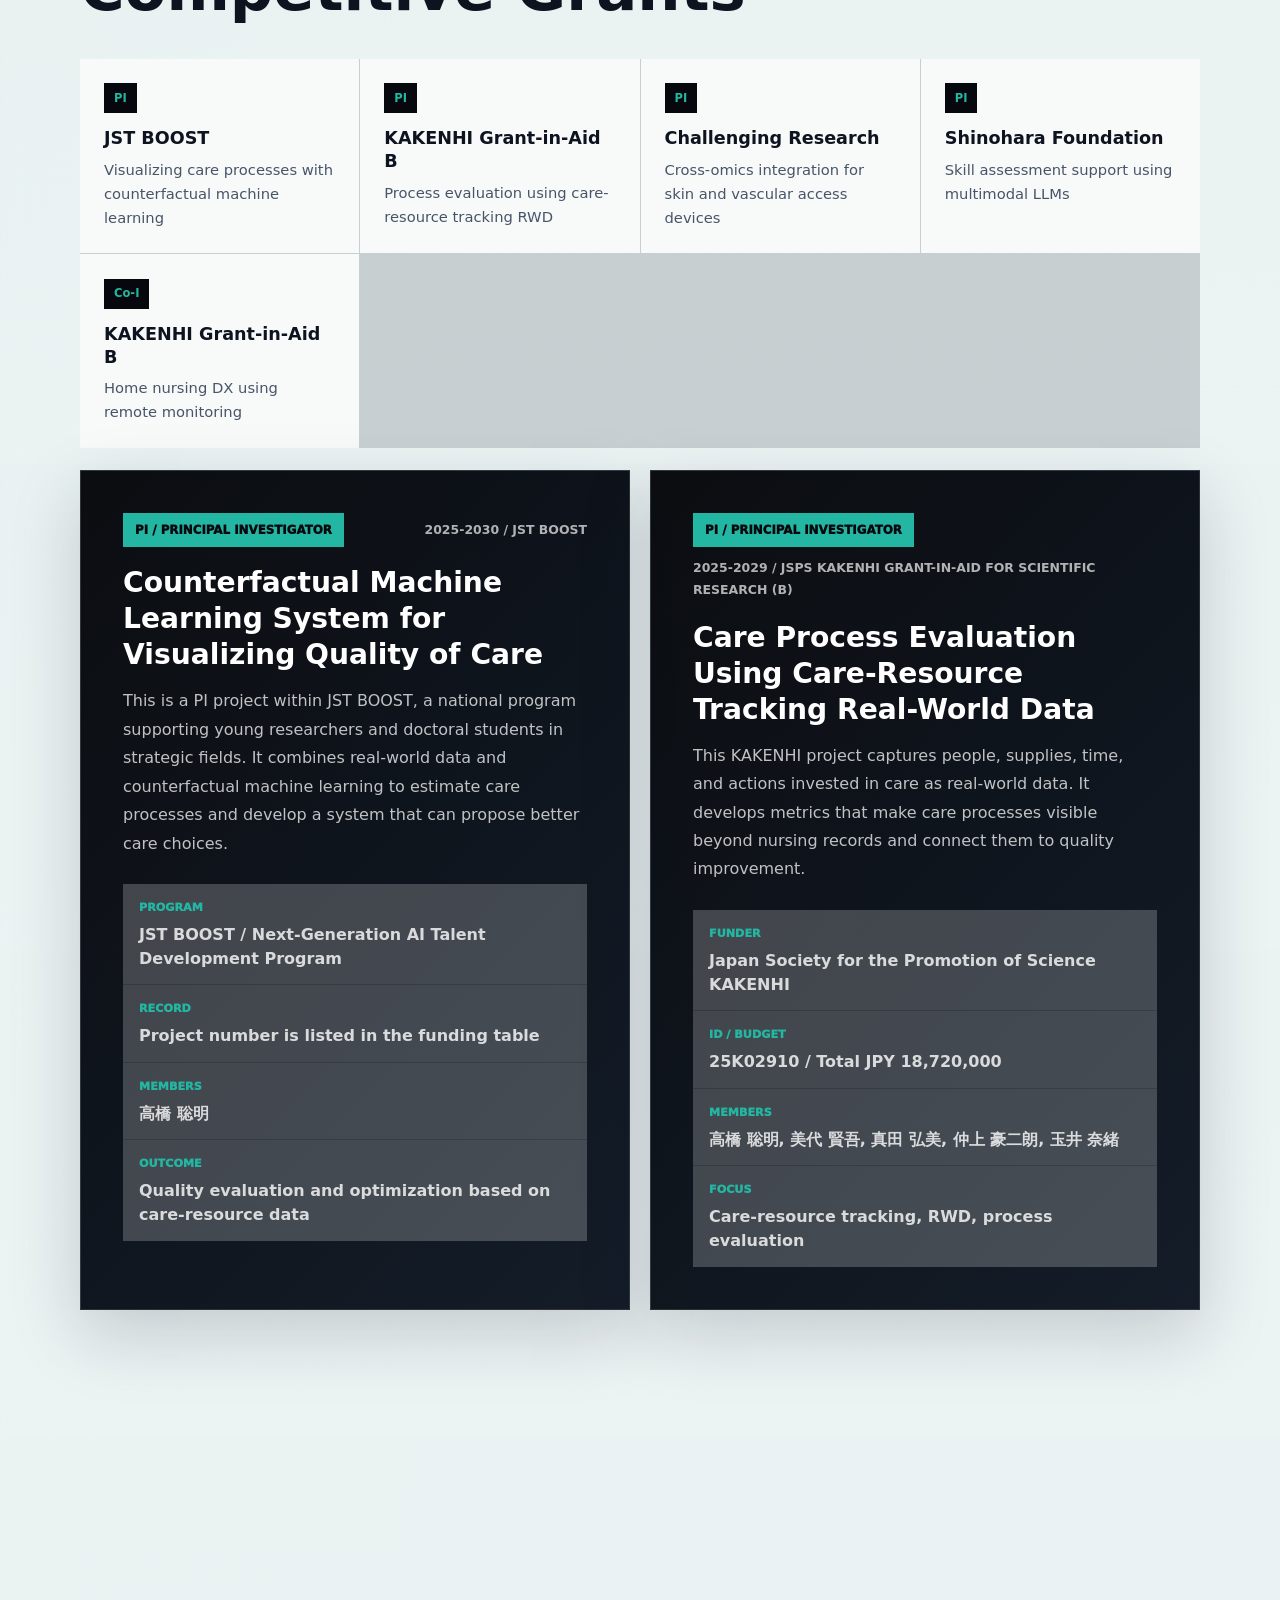
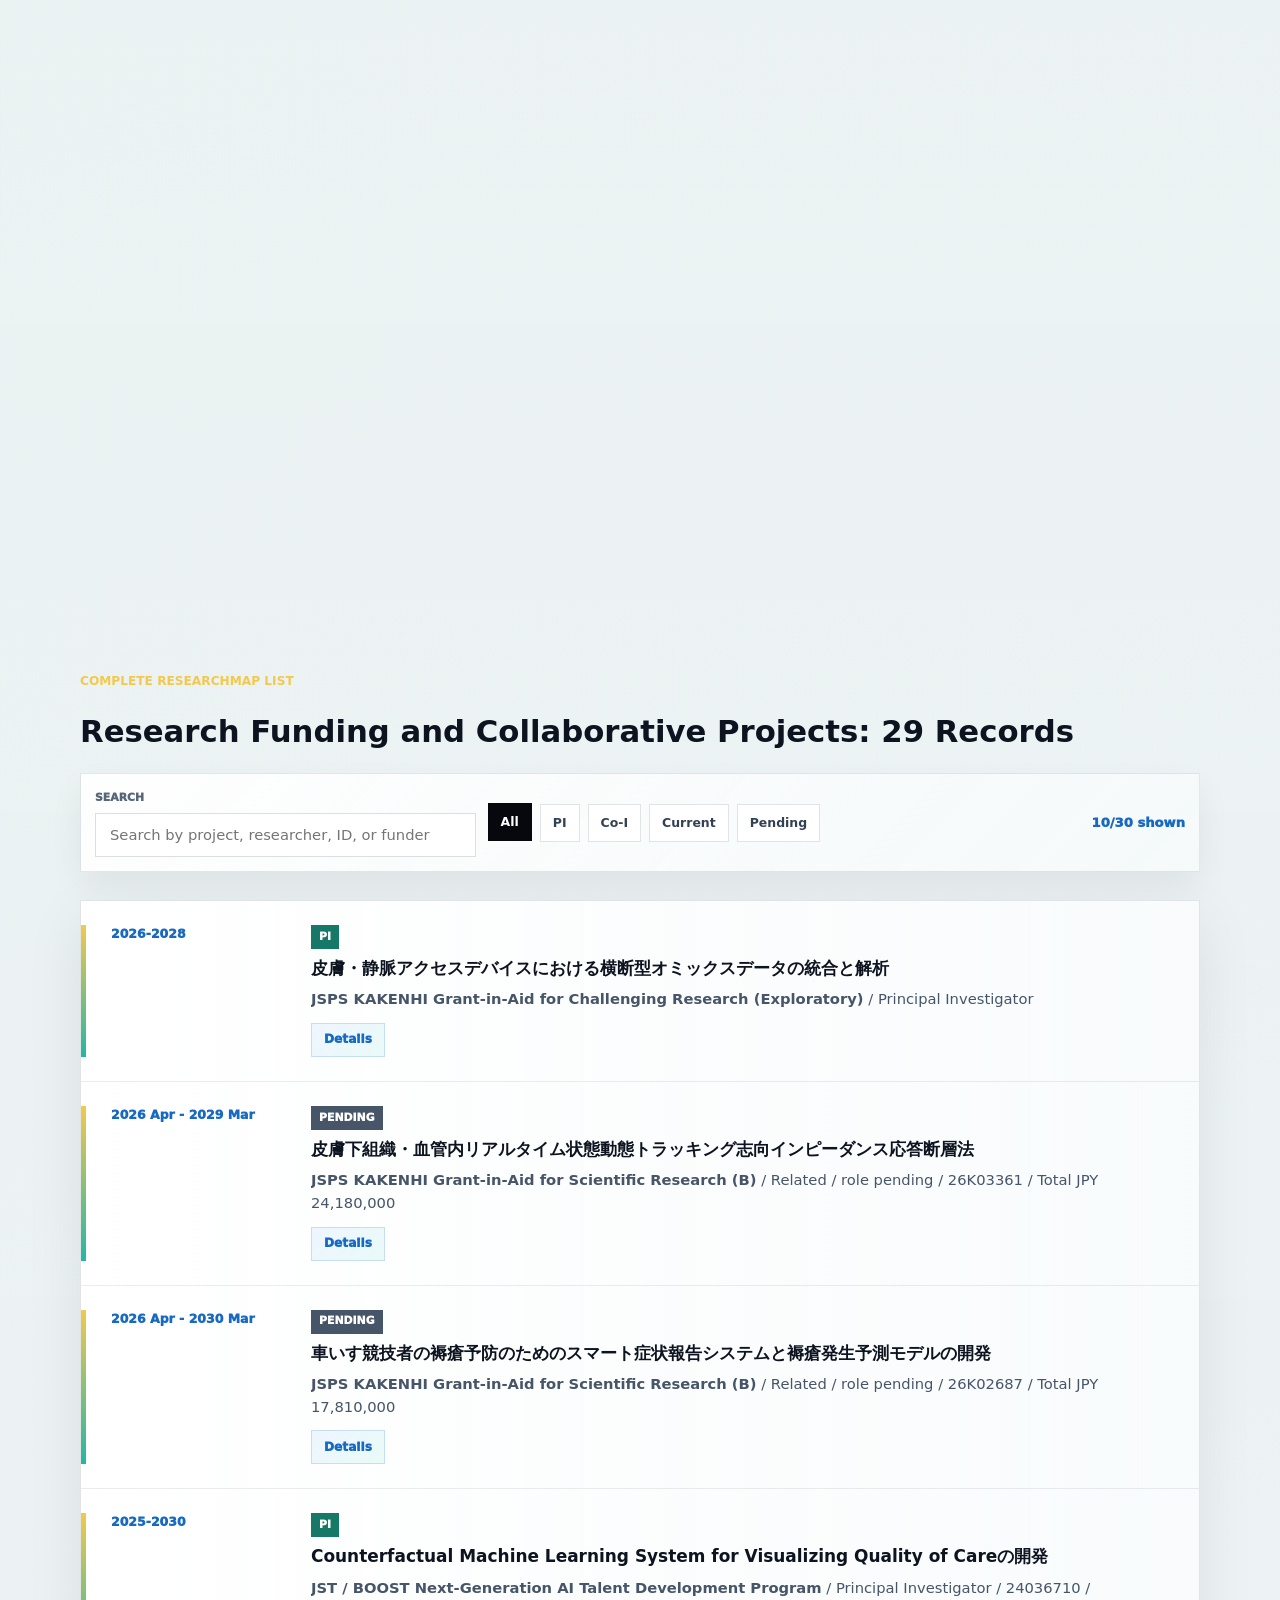
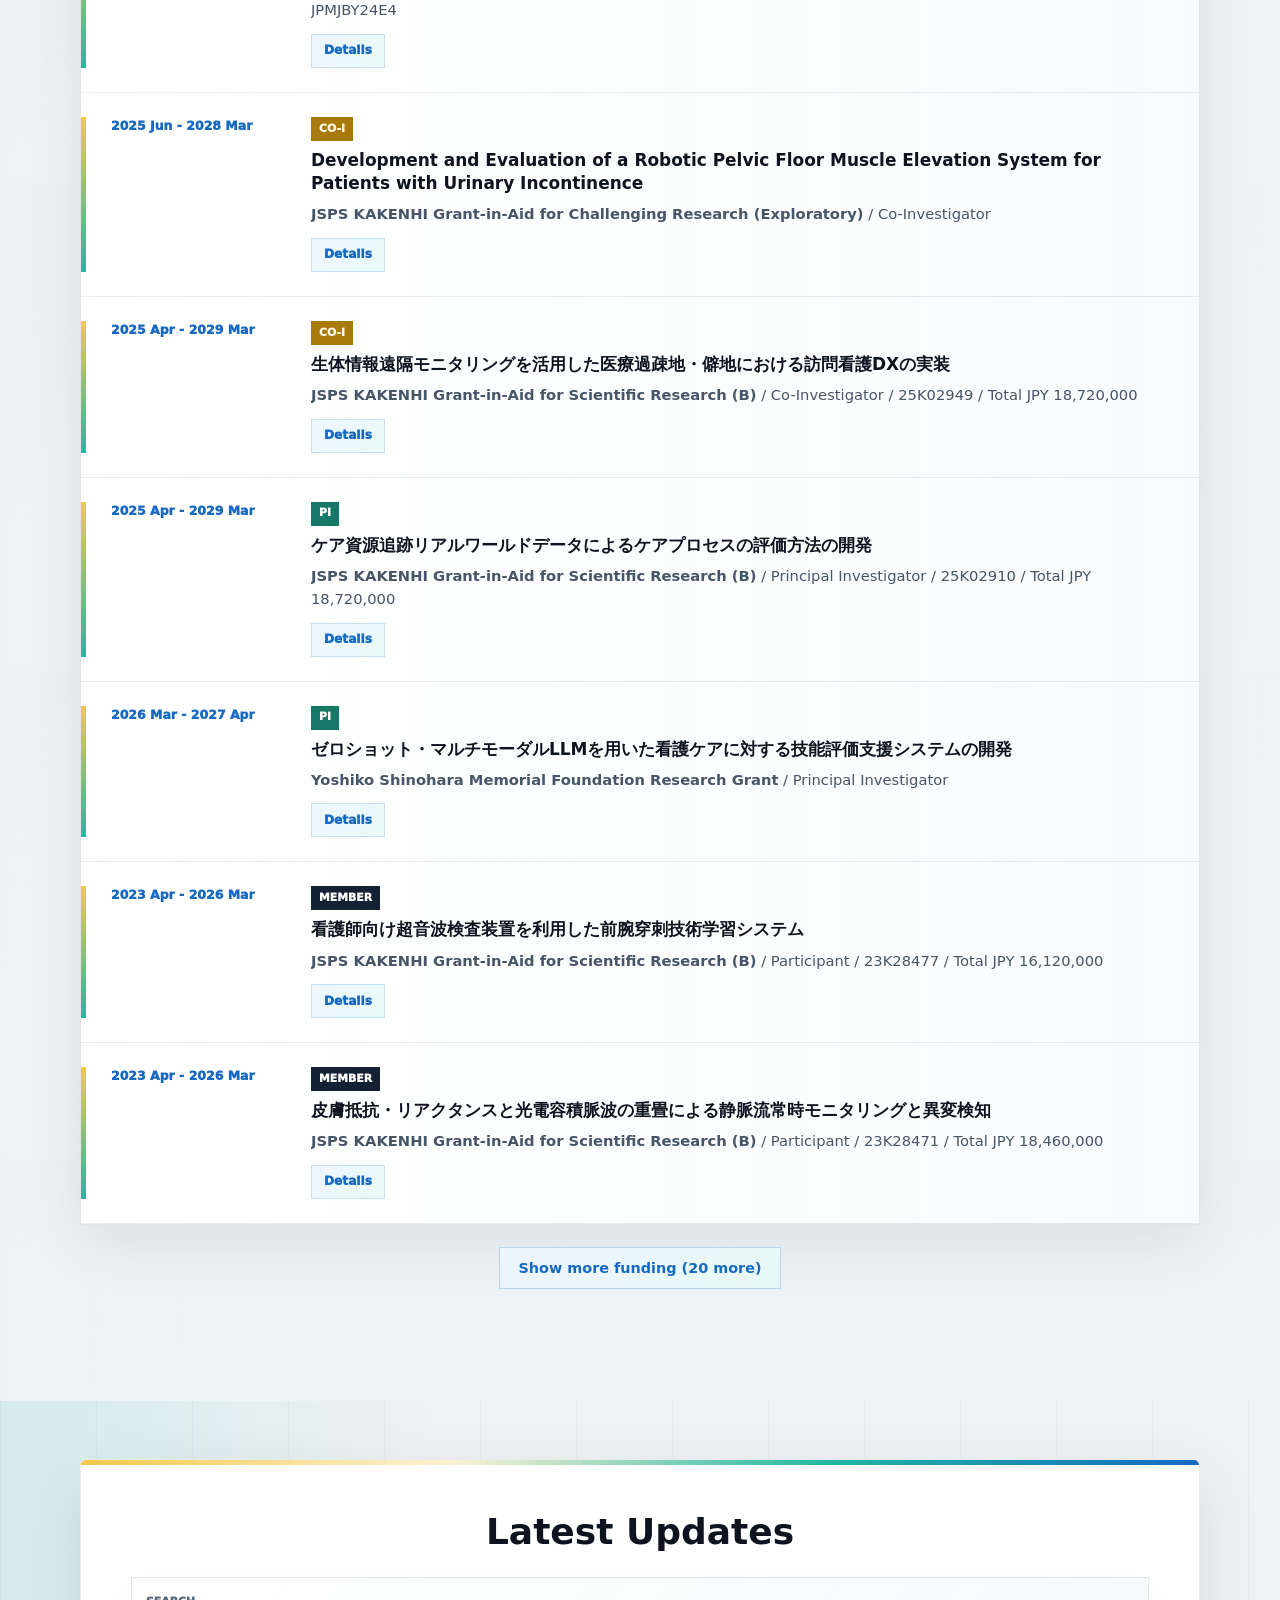
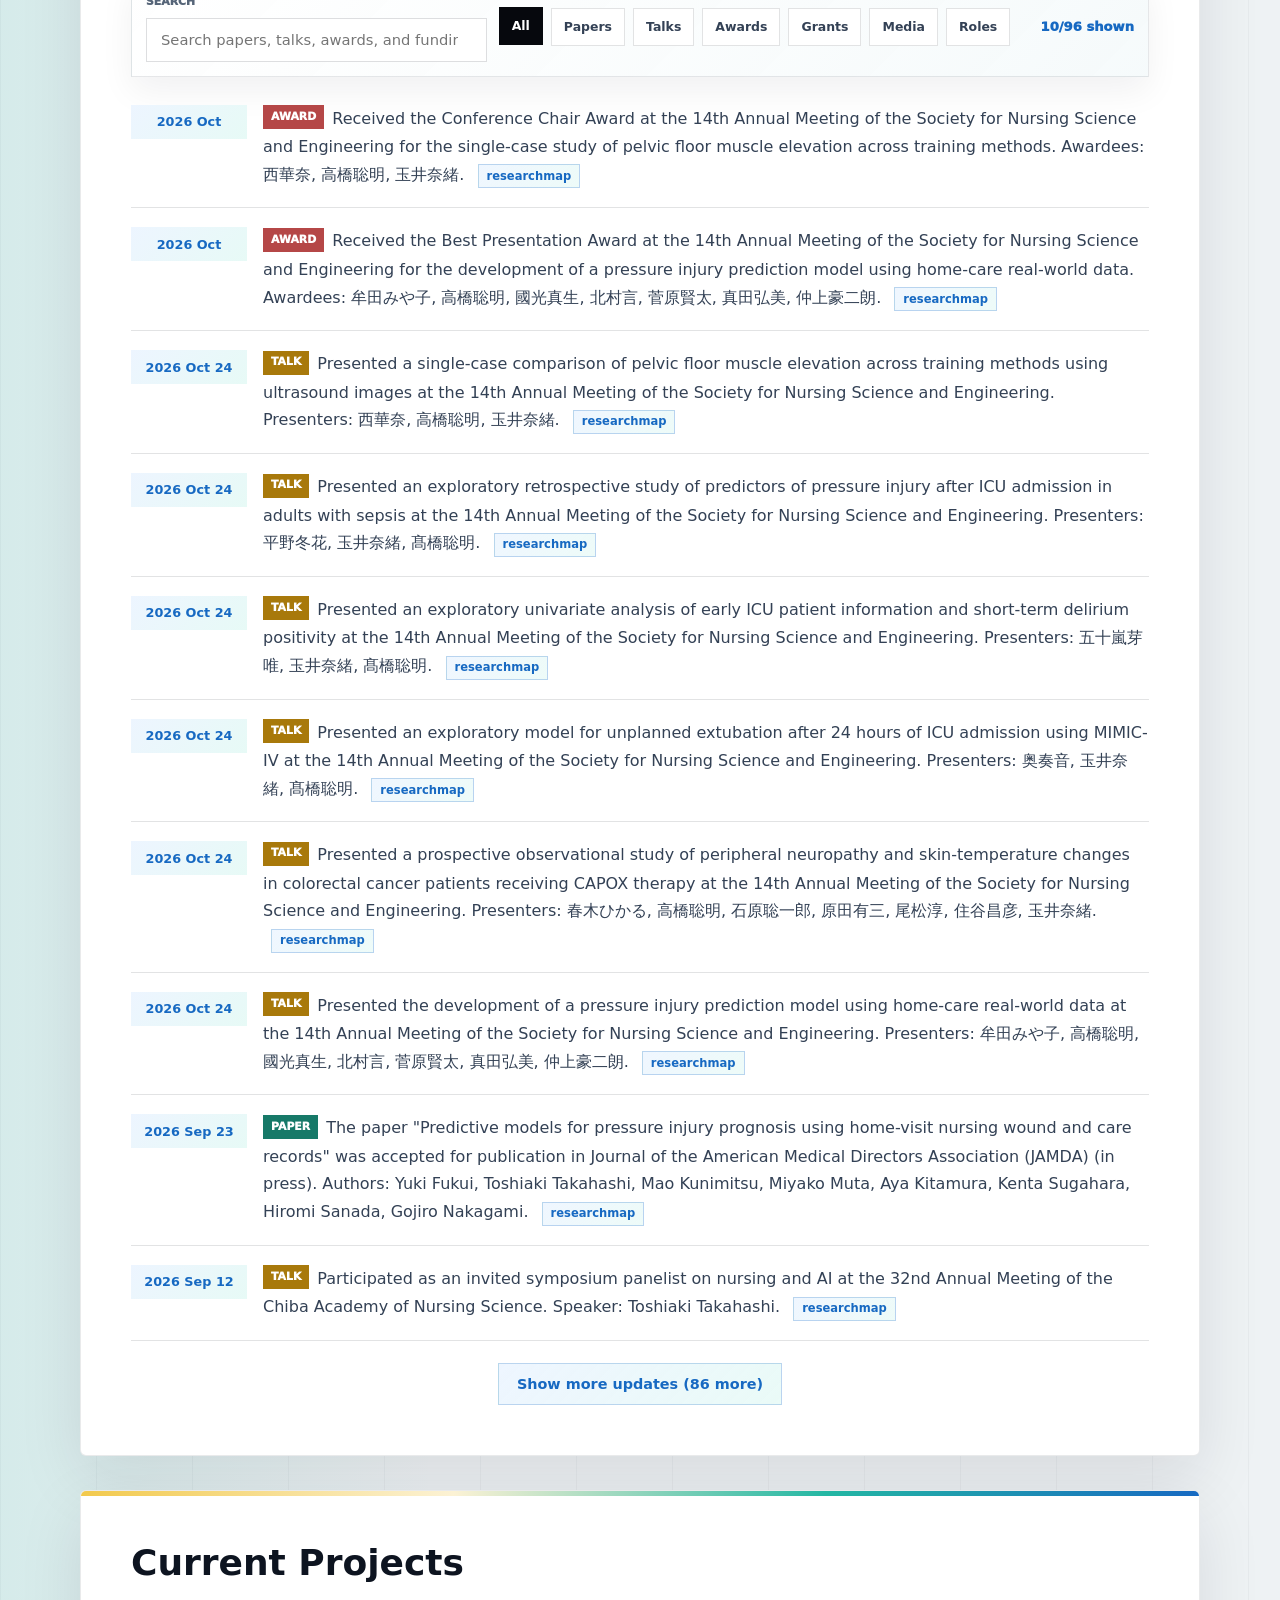
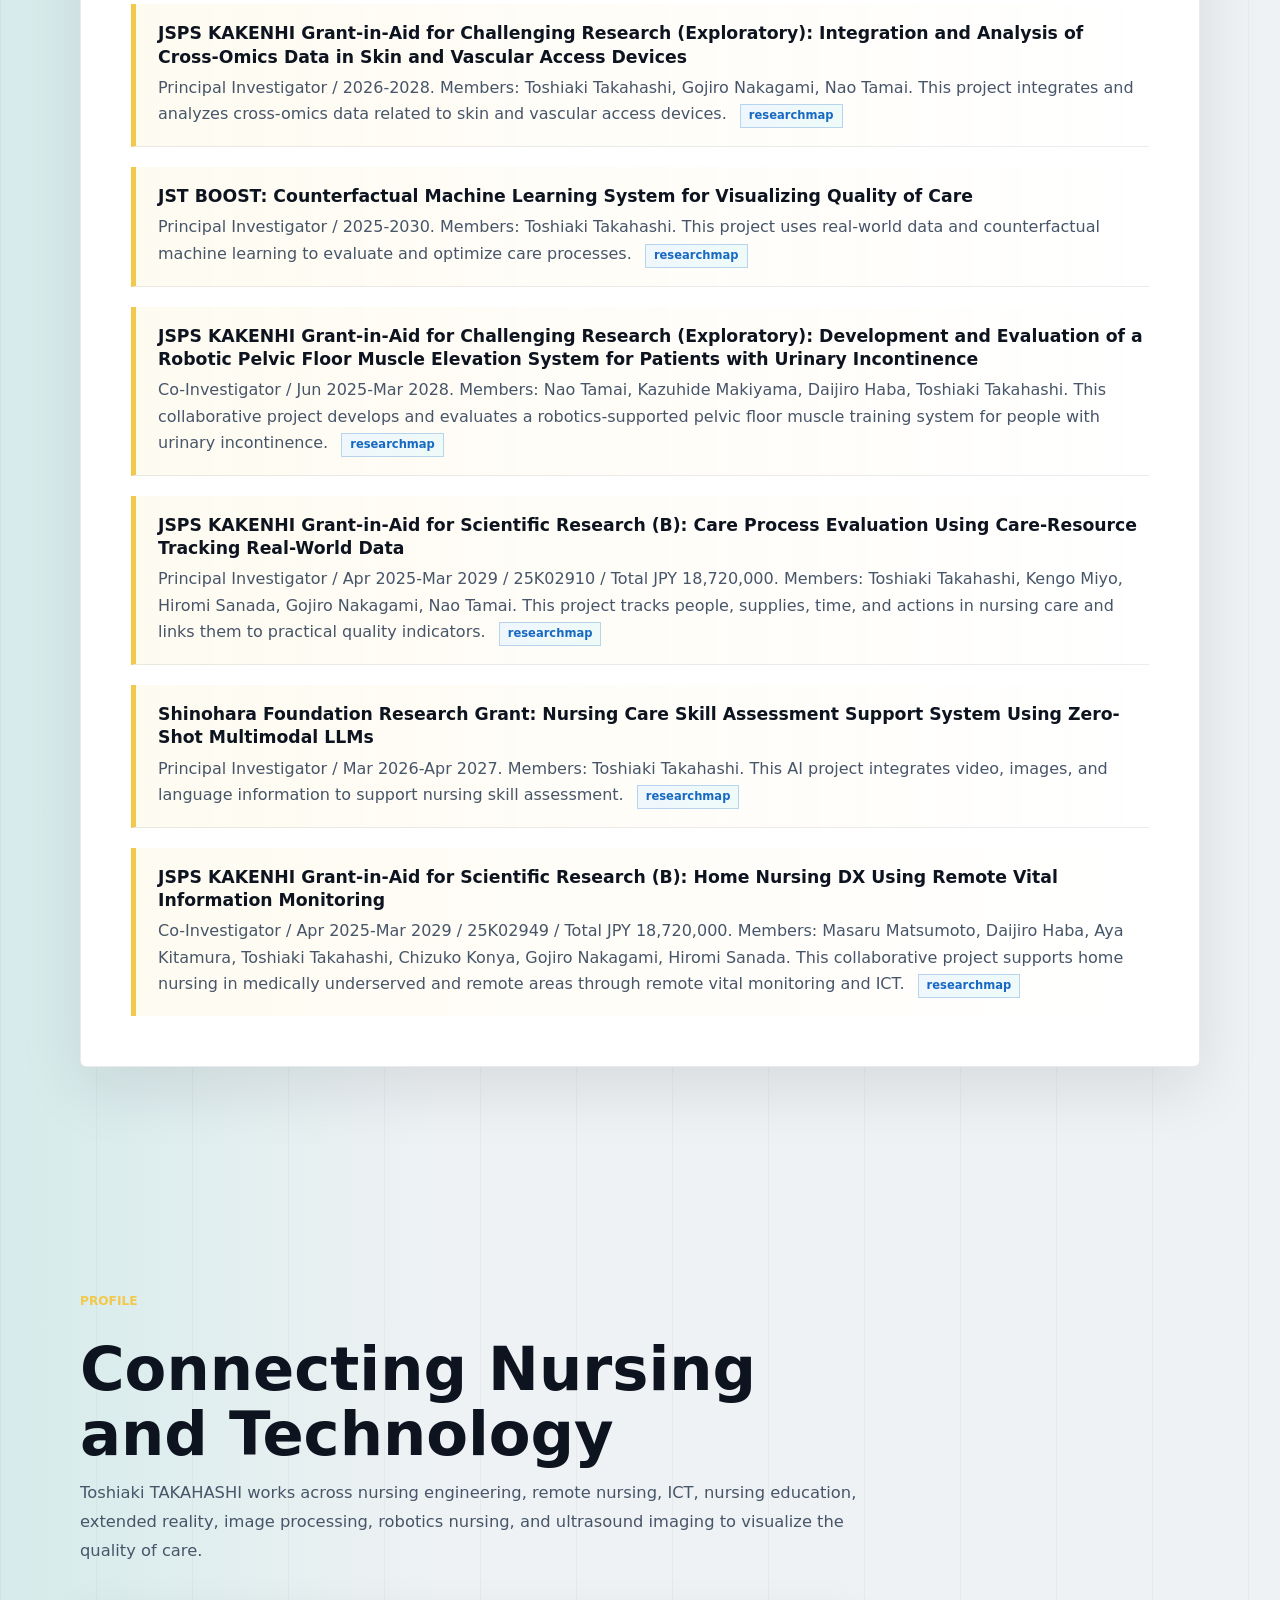
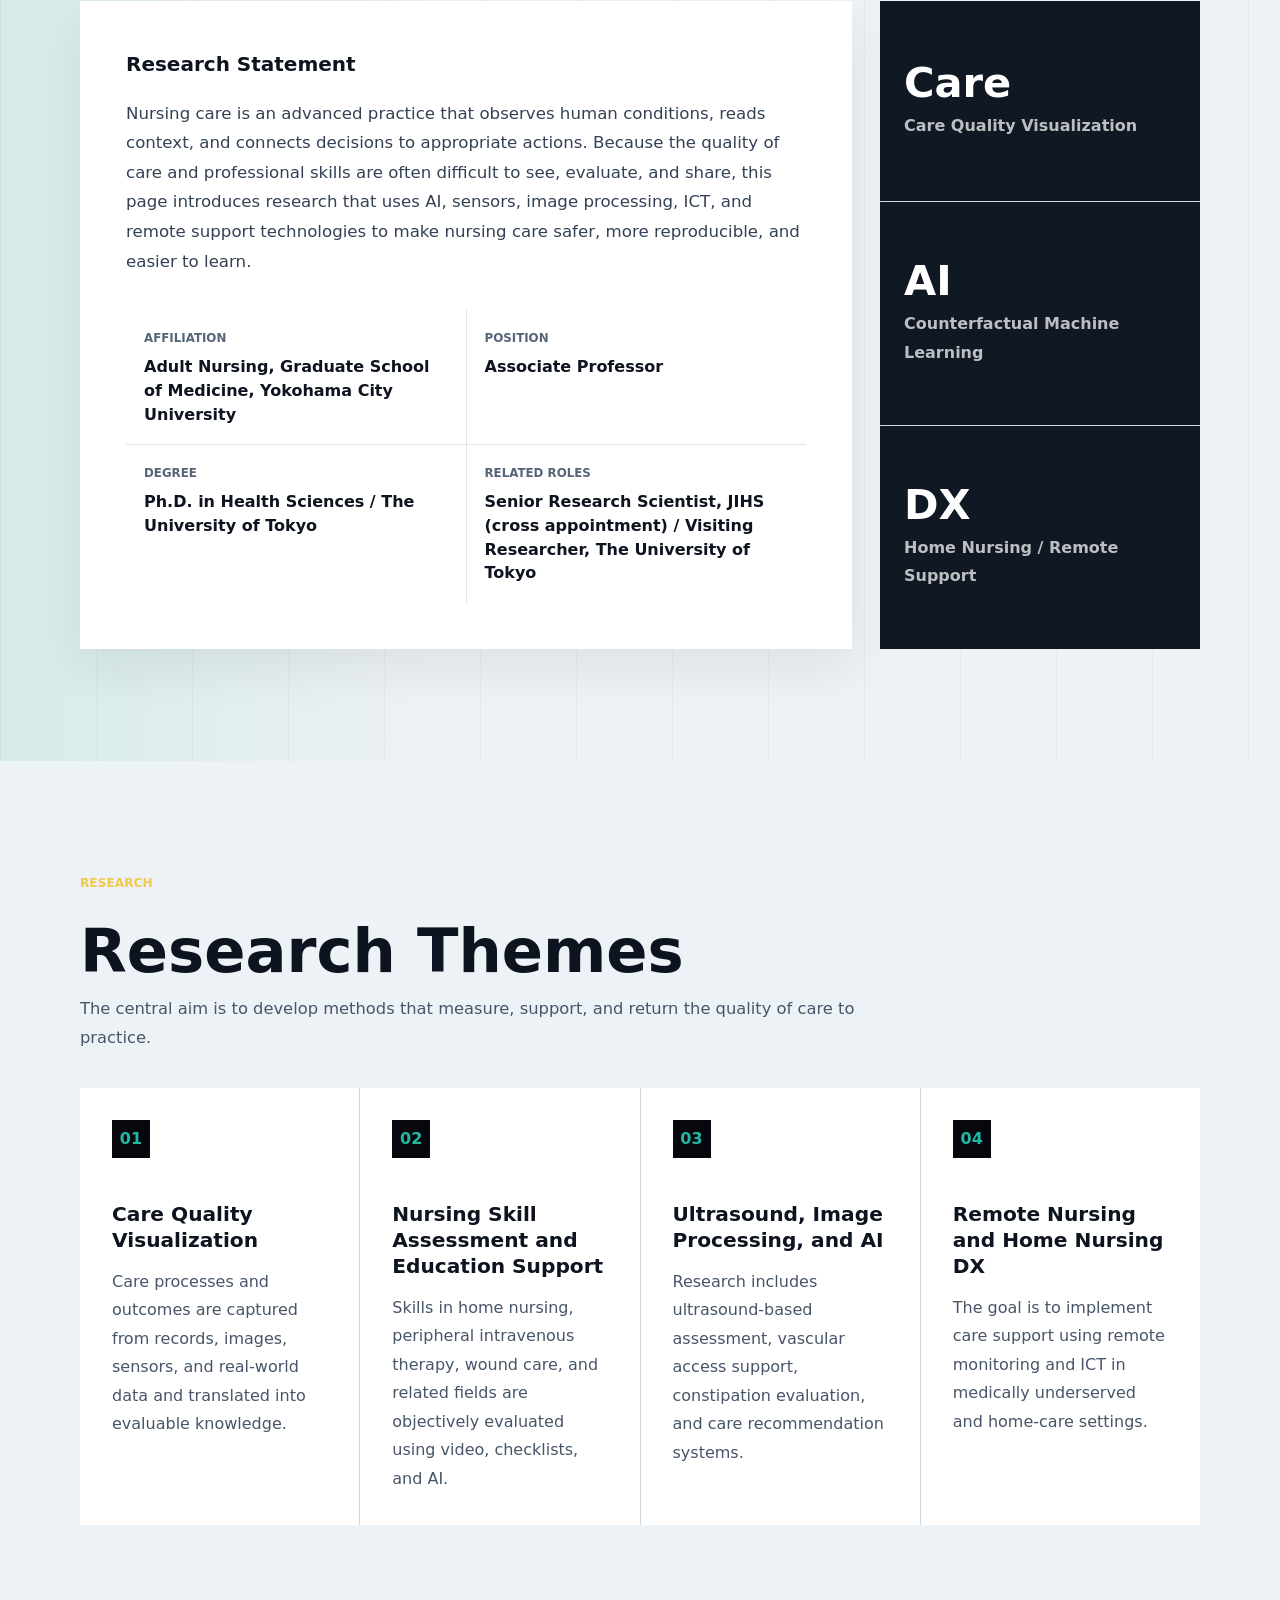
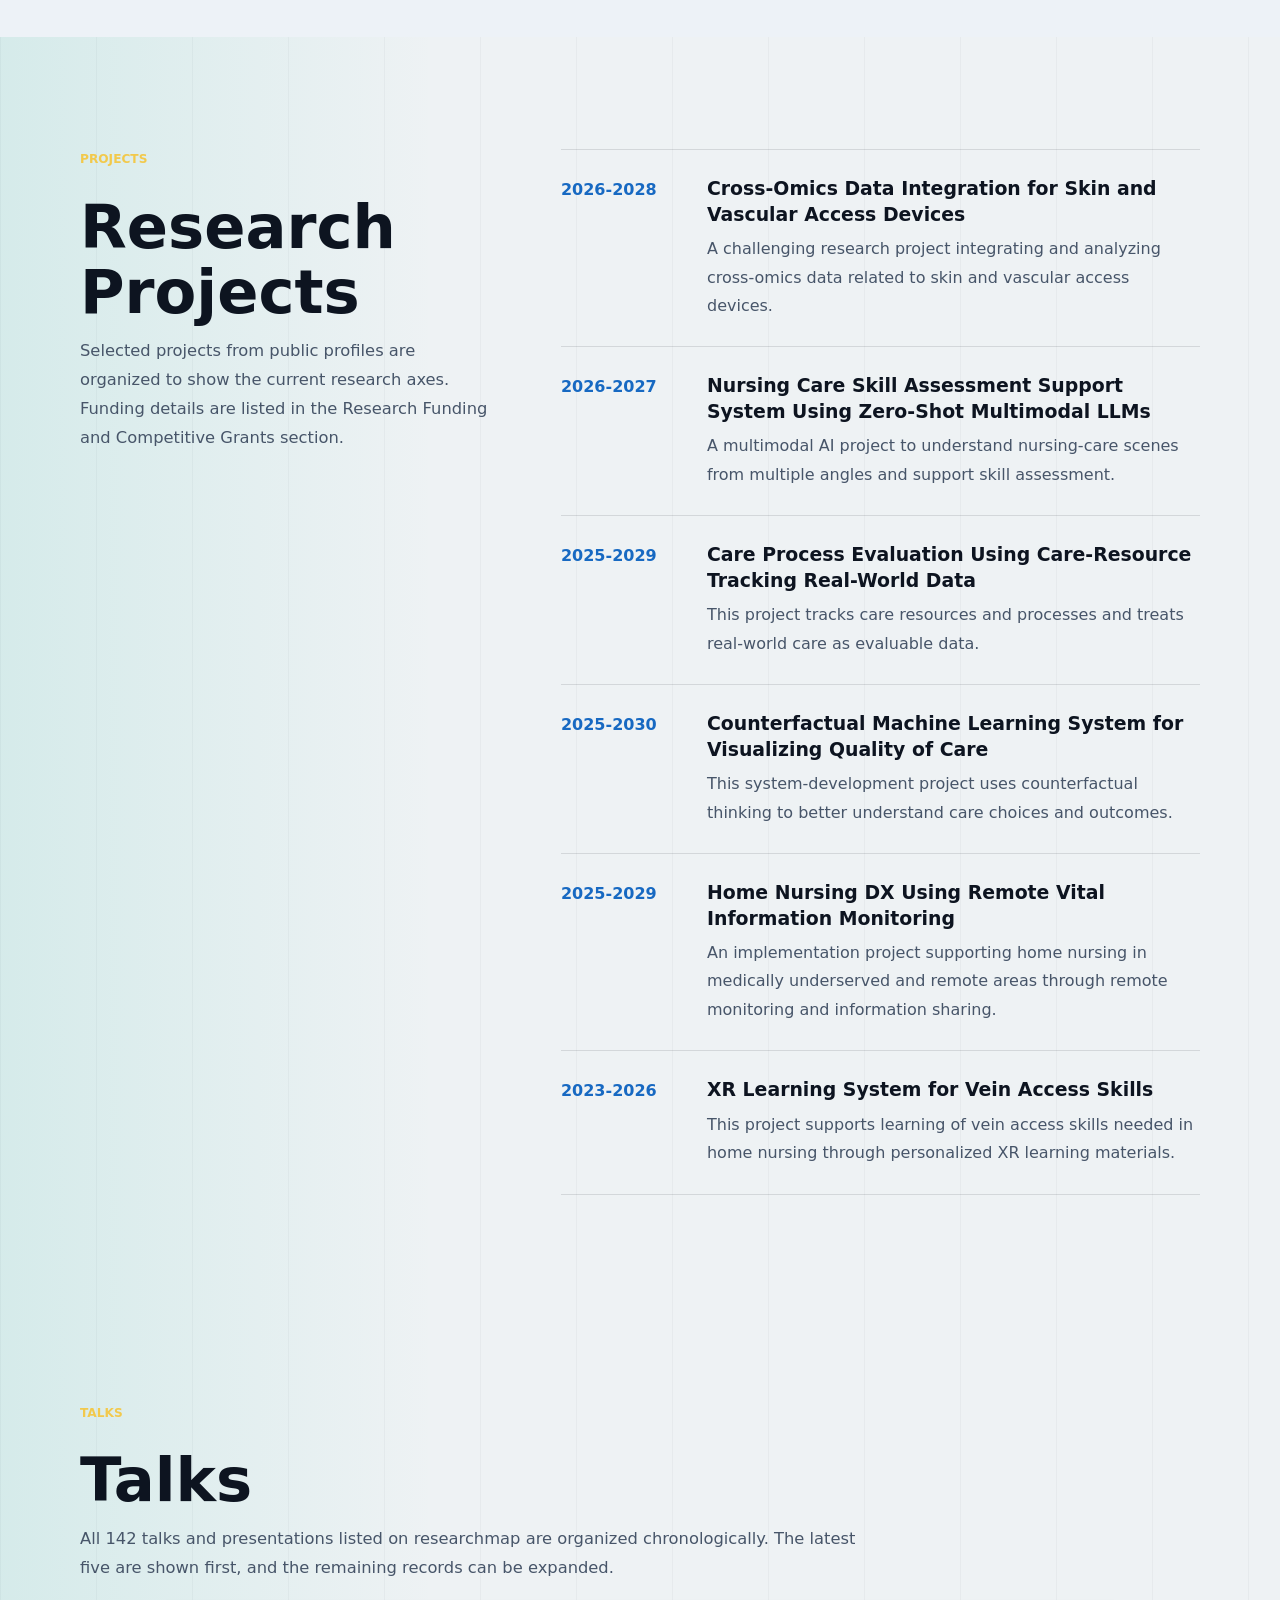
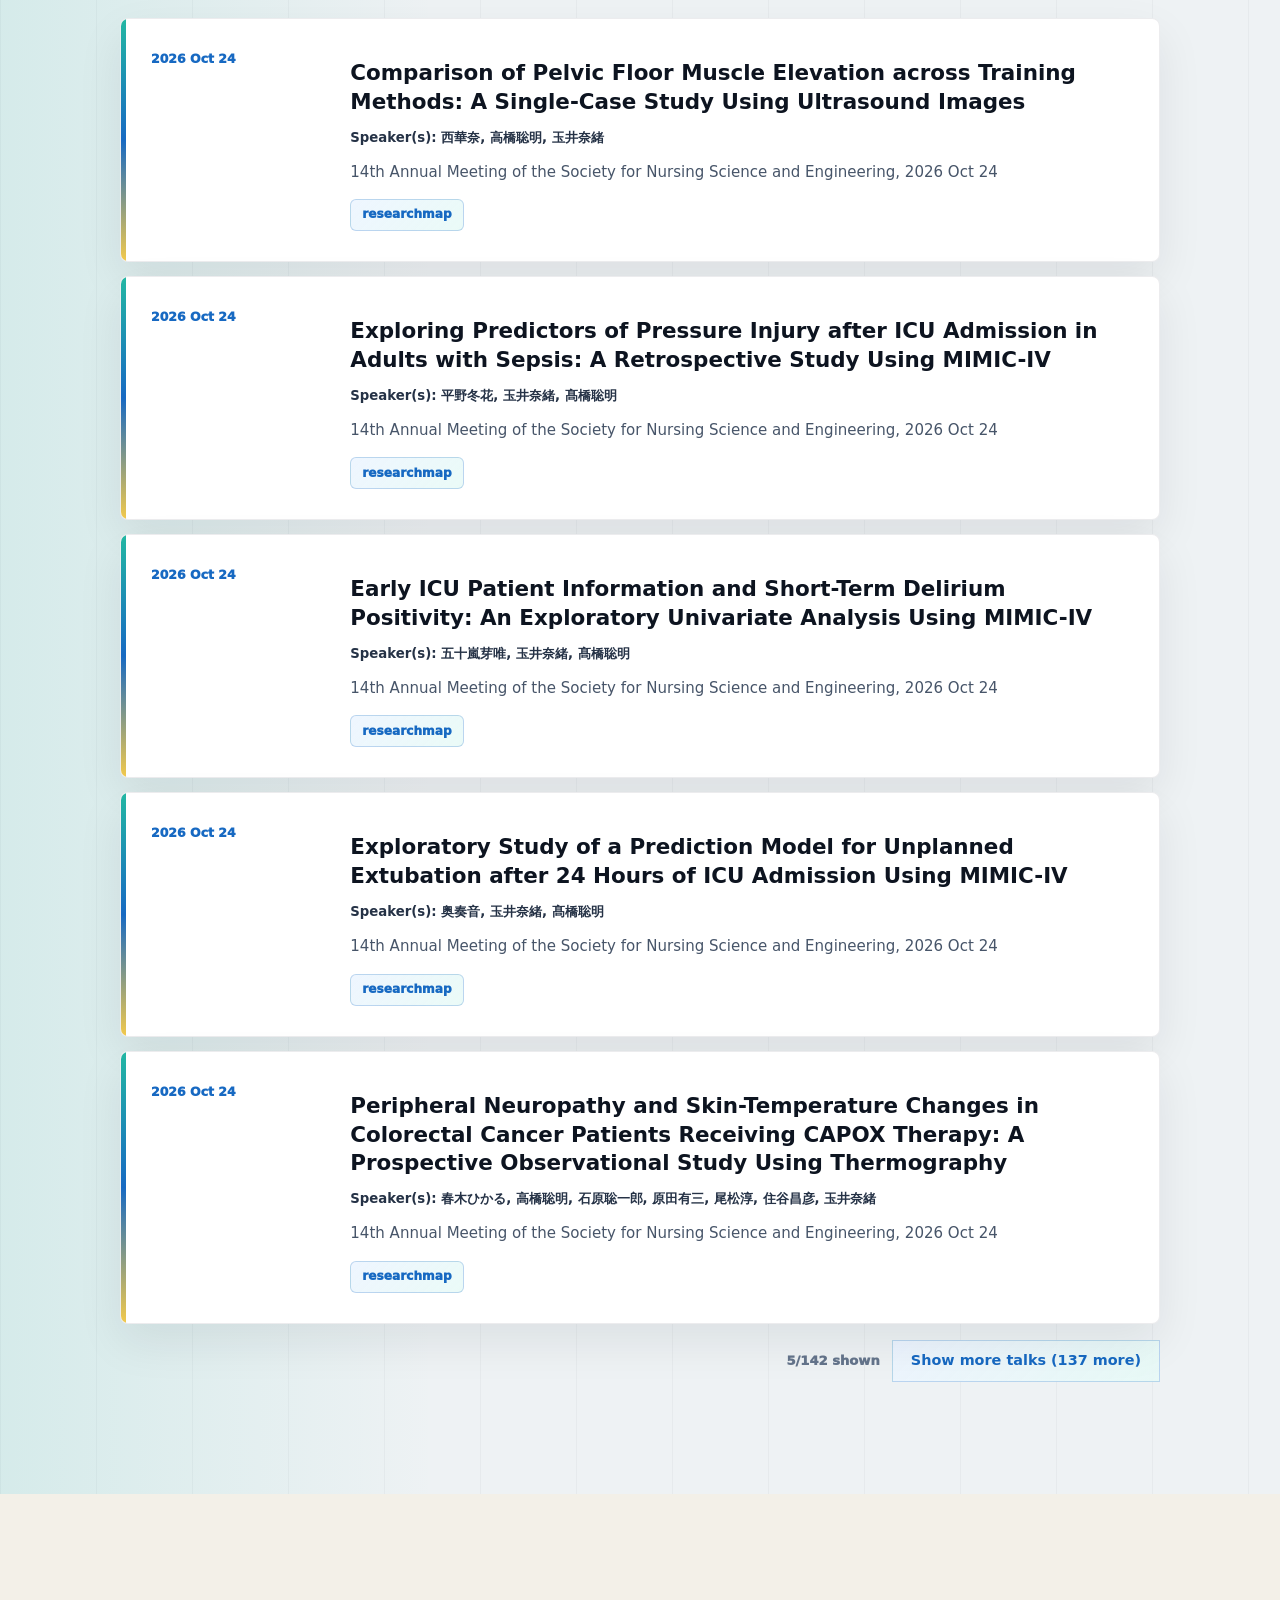
==== commit 52745679: "Correct researchmap counts and presenter names" ====
--- a/en.html
+++ b/en.html
@@ -617,17 +617,17 @@
               <button type="button" data-news-filter="media">Media</button>
               <button type="button" data-news-filter="role">Roles</button>
             </div>
-            <p class="result-count" data-news-count>95 shown</p>
+            <p class="result-count" data-news-count>96 shown</p>
           </div>
           <ul class="news-list home-news-list" id="latest-news-list" data-news-list>
-            <li><time>2026 Oct 24</time><span>Presented a single-case comparison of pelvic floor muscle elevation across training methods using ultrasound images at the 14th Annual Meeting of the Society for Nursing Science and Engineering. Presenters: Kana Nishi, Toshiaki Takahashi, Nao Tamai. <a class="source-link" href="https://researchmap.jp/some0104/presentations/55336393?lang=en" target="_blank" rel="noreferrer">researchmap</a></span></li>
-            <li><time>2026 Oct</time><span>Received the Conference Chair Award at the 14th Annual Meeting of the Society for Nursing Science and Engineering for the single-case study of pelvic floor muscle elevation across training methods. Awardees: Kana Nishi, Toshiaki Takahashi, Nao Tamai. <a class="source-link" href="https://researchmap.jp/some0104/awards/55336674?lang=en" target="_blank" rel="noreferrer">researchmap</a></span></li>
-            <li><time>2026 Oct 24</time><span>Presented an exploratory retrospective study of predictors of pressure injury after ICU admission in adults with sepsis at the 14th Annual Meeting of the Society for Nursing Science and Engineering. Presenters: Fuyuka Hirano, Nao Tamai, Toshiaki Takahashi. <a class="source-link" href="https://researchmap.jp/some0104/presentations/55336390?lang=en" target="_blank" rel="noreferrer">researchmap</a></span></li>
-            <li><time>2026 Oct 24</time><span>Presented an exploratory univariate analysis of early ICU patient information and short-term delirium positivity at the 14th Annual Meeting of the Society for Nursing Science and Engineering. Presenters: Mei Igarashi, Nao Tamai, Toshiaki Takahashi. <a class="source-link" href="https://researchmap.jp/some0104/presentations/55336388?lang=en" target="_blank" rel="noreferrer">researchmap</a></span></li>
-            <li><time>2026 Oct 24</time><span>Presented an exploratory model for unplanned extubation after 24 hours of ICU admission using MIMIC-IV at the 14th Annual Meeting of the Society for Nursing Science and Engineering. Presenters: Kanon Oku, Nao Tamai, Toshiaki Takahashi. <a class="source-link" href="https://researchmap.jp/some0104/presentations/55336381?lang=en" target="_blank" rel="noreferrer">researchmap</a></span></li>
-            <li><time>2026 Oct 24</time><span>Presented a prospective observational study of peripheral neuropathy and skin-temperature changes in colorectal cancer patients receiving CAPOX therapy at the 14th Annual Meeting of the Society for Nursing Science and Engineering. Presenters: Hikaru Haruki, Toshiaki Takahashi, Soichiro Ishihara, Yuzo Harada, Jun Omatsu, Masahiko Sumiya, Nao Tamai. <a class="source-link" href="https://researchmap.jp/some0104/presentations/55336374?lang=en" target="_blank" rel="noreferrer">researchmap</a></span></li>
-            <li><time>2026 Oct 24</time><span>Presented the development of a pressure injury prediction model using home-care real-world data at the 14th Annual Meeting of the Society for Nursing Science and Engineering. Presenters: Miyako Muta, Toshiaki Takahashi, Mao Kunimitsu, Aya Kitamura, Kenta Sugahara, Hiromi Sanada, Gojiro Nakagami. <a class="source-link" href="https://researchmap.jp/some0104/presentations/55336368?lang=en" target="_blank" rel="noreferrer">researchmap</a></span></li>
-            <li><time>2026 Oct</time><span>Received the Best Presentation Award at the 14th Annual Meeting of the Society for Nursing Science and Engineering for the development of a pressure injury prediction model using home-care real-world data. Awardees: Miyako Muta, Toshiaki Takahashi, Mao Kunimitsu, Aya Kitamura, Kenta Sugahara, Hiromi Sanada, Gojiro Nakagami. <a class="source-link" href="https://researchmap.jp/some0104/awards/55336676?lang=en" target="_blank" rel="noreferrer">researchmap</a></span></li>
+            <li><time>2026 Oct</time><span>Received the Conference Chair Award at the 14th Annual Meeting of the Society for Nursing Science and Engineering for the single-case study of pelvic floor muscle elevation across training methods. Awardees: 西華奈, 高橋聡明, 玉井奈緒. <a class="source-link" href="https://researchmap.jp/some0104/awards/55336674?lang=en" target="_blank" rel="noreferrer">researchmap</a></span></li>
+            <li><time>2026 Oct</time><span>Received the Best Presentation Award at the 14th Annual Meeting of the Society for Nursing Science and Engineering for the development of a pressure injury prediction model using home-care real-world data. Awardees: 牟田みや子, 高橋聡明, 國光真生, 北村言, 菅原賢太, 真田弘美, 仲上豪二朗. <a class="source-link" href="https://researchmap.jp/some0104/awards/55336676?lang=en" target="_blank" rel="noreferrer">researchmap</a></span></li>
+            <li><time>2026 Oct 24</time><span>Presented a single-case comparison of pelvic floor muscle elevation across training methods using ultrasound images at the 14th Annual Meeting of the Society for Nursing Science and Engineering. Presenters: 西華奈, 高橋聡明, 玉井奈緒. <a class="source-link" href="https://researchmap.jp/some0104/presentations/55336393?lang=en" target="_blank" rel="noreferrer">researchmap</a></span></li>
+            <li><time>2026 Oct 24</time><span>Presented an exploratory retrospective study of predictors of pressure injury after ICU admission in adults with sepsis at the 14th Annual Meeting of the Society for Nursing Science and Engineering. Presenters: 平野冬花, 玉井奈緒, 髙橋聡明. <a class="source-link" href="https://researchmap.jp/some0104/presentations/55336390?lang=en" target="_blank" rel="noreferrer">researchmap</a></span></li>
+            <li><time>2026 Oct 24</time><span>Presented an exploratory univariate analysis of early ICU patient information and short-term delirium positivity at the 14th Annual Meeting of the Society for Nursing Science and Engineering. Presenters: 五十嵐芽唯, 玉井奈緒, 髙橋聡明. <a class="source-link" href="https://researchmap.jp/some0104/presentations/55336388?lang=en" target="_blank" rel="noreferrer">researchmap</a></span></li>
+            <li><time>2026 Oct 24</time><span>Presented an exploratory model for unplanned extubation after 24 hours of ICU admission using MIMIC-IV at the 14th Annual Meeting of the Society for Nursing Science and Engineering. Presenters: 奥奏音, 玉井奈緒, 髙橋聡明. <a class="source-link" href="https://researchmap.jp/some0104/presentations/55336381?lang=en" target="_blank" rel="noreferrer">researchmap</a></span></li>
+            <li><time>2026 Oct 24</time><span>Presented a prospective observational study of peripheral neuropathy and skin-temperature changes in colorectal cancer patients receiving CAPOX therapy at the 14th Annual Meeting of the Society for Nursing Science and Engineering. Presenters: 春木ひかる, 高橋聡明, 石原聡一郎, 原田有三, 尾松淳, 住谷昌彦, 玉井奈緒. <a class="source-link" href="https://researchmap.jp/some0104/presentations/55336374?lang=en" target="_blank" rel="noreferrer">researchmap</a></span></li>
+            <li><time>2026 Oct 24</time><span>Presented the development of a pressure injury prediction model using home-care real-world data at the 14th Annual Meeting of the Society for Nursing Science and Engineering. Presenters: 牟田みや子, 高橋聡明, 國光真生, 北村言, 菅原賢太, 真田弘美, 仲上豪二朗. <a class="source-link" href="https://researchmap.jp/some0104/presentations/55336368?lang=en" target="_blank" rel="noreferrer">researchmap</a></span></li>
             <li><time>2026 Sep 23</time><span>The paper "Predictive models for pressure injury prognosis using home-visit nursing wound and care records" was accepted for publication in Journal of the American Medical Directors Association (JAMDA) (in press). Authors: Yuki Fukui, Toshiaki Takahashi, Mao Kunimitsu, Miyako Muta, Aya Kitamura, Kenta Sugahara, Hiromi Sanada, Gojiro Nakagami. <a class="source-link" href="https://researchmap.jp/some0104/published_papers/55031310?lang=en" target="_blank" rel="noreferrer">researchmap</a></span></li>
             <li><time>2026 Sep 12</time><span>Participated as an invited symposium panelist on nursing and AI at the 32nd Annual Meeting of the Chiba Academy of Nursing Science. Speaker: Toshiaki Takahashi. <a class="source-link" href="https://researchmap.jp/some0104/presentations/54986024?lang=en" target="_blank" rel="noreferrer">researchmap</a></span></li>
             <li><time>2026 Aug 30</time><span>Organized the JANS Young Researchers South Kanto seminar, the 2nd “What Is the Researcher Next Door Working On?” Organizer: Toshiaki Takahashi. <a class="source-link" href="https://researchmap.jp/some0104/presentations/54985996?lang=en" target="_blank" rel="noreferrer">researchmap</a></span></li>
@@ -916,12 +916,12 @@
           </p>
         </div>
         <div class="activity-grid" id="talk-list" data-talk-list>
-          <article><time>2026 Oct 24</time><div><h3><a href="https://researchmap.jp/some0104/presentations/55336393?lang=en" target="_blank" rel="noreferrer">Comparison of Pelvic Floor Muscle Elevation across Training Methods: A Single-Case Study Using Ultrasound Images</a></h3><p class="talk-authors">Speaker(s): Kana Nishi, Toshiaki Takahashi, Nao Tamai</p><p>14th Annual Meeting of the Society for Nursing Science and Engineering, 2026 Oct 24</p><div class="talk-links"><a href="https://researchmap.jp/some0104/presentations/55336393?lang=en" target="_blank" rel="noreferrer">researchmap</a></div></div></article>
-          <article><time>2026 Oct 24</time><div><h3><a href="https://researchmap.jp/some0104/presentations/55336390?lang=en" target="_blank" rel="noreferrer">Exploring Predictors of Pressure Injury after ICU Admission in Adults with Sepsis: A Retrospective Study Using MIMIC-IV</a></h3><p class="talk-authors">Speaker(s): Fuyuka Hirano, Nao Tamai, Toshiaki Takahashi</p><p>14th Annual Meeting of the Society for Nursing Science and Engineering, 2026 Oct 24</p><div class="talk-links"><a href="https://researchmap.jp/some0104/presentations/55336390?lang=en" target="_blank" rel="noreferrer">researchmap</a></div></div></article>
-          <article><time>2026 Oct 24</time><div><h3><a href="https://researchmap.jp/some0104/presentations/55336388?lang=en" target="_blank" rel="noreferrer">Early ICU Patient Information and Short-Term Delirium Positivity: An Exploratory Univariate Analysis Using MIMIC-IV</a></h3><p class="talk-authors">Speaker(s): Mei Igarashi, Nao Tamai, Toshiaki Takahashi</p><p>14th Annual Meeting of the Society for Nursing Science and Engineering, 2026 Oct 24</p><div class="talk-links"><a href="https://researchmap.jp/some0104/presentations/55336388?lang=en" target="_blank" rel="noreferrer">researchmap</a></div></div></article>
-          <article><time>2026 Oct 24</time><div><h3><a href="https://researchmap.jp/some0104/presentations/55336381?lang=en" target="_blank" rel="noreferrer">Exploratory Study of a Prediction Model for Unplanned Extubation after 24 Hours of ICU Admission Using MIMIC-IV</a></h3><p class="talk-authors">Speaker(s): Kanon Oku, Nao Tamai, Toshiaki Takahashi</p><p>14th Annual Meeting of the Society for Nursing Science and Engineering, 2026 Oct 24</p><div class="talk-links"><a href="https://researchmap.jp/some0104/presentations/55336381?lang=en" target="_blank" rel="noreferrer">researchmap</a></div></div></article>
-          <article><time>2026 Oct 24</time><div><h3><a href="https://researchmap.jp/some0104/presentations/55336374?lang=en" target="_blank" rel="noreferrer">Peripheral Neuropathy and Skin-Temperature Changes in Colorectal Cancer Patients Receiving CAPOX Therapy: A Prospective Observational Study Using Thermography</a></h3><p class="talk-authors">Speaker(s): Hikaru Haruki, Toshiaki Takahashi, Soichiro Ishihara, Yuzo Harada, Jun Omatsu, Masahiko Sumiya, Nao Tamai</p><p>14th Annual Meeting of the Society for Nursing Science and Engineering, 2026 Oct 24</p><div class="talk-links"><a href="https://researchmap.jp/some0104/presentations/55336374?lang=en" target="_blank" rel="noreferrer">researchmap</a></div></div></article>
-          <article><time>2026 Oct 24</time><div><h3><a href="https://researchmap.jp/some0104/presentations/55336368?lang=en" target="_blank" rel="noreferrer">Development of a Pressure Injury Prediction Model Using Home-Care Real-World Data</a></h3><p class="talk-authors">Speaker(s): Miyako Muta, Toshiaki Takahashi, Mao Kunimitsu, Aya Kitamura, Kenta Sugahara, Hiromi Sanada, Gojiro Nakagami</p><p>14th Annual Meeting of the Society for Nursing Science and Engineering, 2026 Oct 24</p><div class="talk-links"><a href="https://researchmap.jp/some0104/presentations/55336368?lang=en" target="_blank" rel="noreferrer">researchmap</a></div></div></article>
+          <article><time>2026 Oct 24</time><div><h3><a href="https://researchmap.jp/some0104/presentations/55336393?lang=en" target="_blank" rel="noreferrer">Comparison of Pelvic Floor Muscle Elevation across Training Methods: A Single-Case Study Using Ultrasound Images</a></h3><p class="talk-authors">Speaker(s): 西華奈, 高橋聡明, 玉井奈緒</p><p>14th Annual Meeting of the Society for Nursing Science and Engineering, 2026 Oct 24</p><div class="talk-links"><a href="https://researchmap.jp/some0104/presentations/55336393?lang=en" target="_blank" rel="noreferrer">researchmap</a></div></div></article>
+          <article><time>2026 Oct 24</time><div><h3><a href="https://researchmap.jp/some0104/presentations/55336390?lang=en" target="_blank" rel="noreferrer">Exploring Predictors of Pressure Injury after ICU Admission in Adults with Sepsis: A Retrospective Study Using MIMIC-IV</a></h3><p class="talk-authors">Speaker(s): 平野冬花, 玉井奈緒, 髙橋聡明</p><p>14th Annual Meeting of the Society for Nursing Science and Engineering, 2026 Oct 24</p><div class="talk-links"><a href="https://researchmap.jp/some0104/presentations/55336390?lang=en" target="_blank" rel="noreferrer">researchmap</a></div></div></article>
+          <article><time>2026 Oct 24</time><div><h3><a href="https://researchmap.jp/some0104/presentations/55336388?lang=en" target="_blank" rel="noreferrer">Early ICU Patient Information and Short-Term Delirium Positivity: An Exploratory Univariate Analysis Using MIMIC-IV</a></h3><p class="talk-authors">Speaker(s): 五十嵐芽唯, 玉井奈緒, 髙橋聡明</p><p>14th Annual Meeting of the Society for Nursing Science and Engineering, 2026 Oct 24</p><div class="talk-links"><a href="https://researchmap.jp/some0104/presentations/55336388?lang=en" target="_blank" rel="noreferrer">researchmap</a></div></div></article>
+          <article><time>2026 Oct 24</time><div><h3><a href="https://researchmap.jp/some0104/presentations/55336381?lang=en" target="_blank" rel="noreferrer">Exploratory Study of a Prediction Model for Unplanned Extubation after 24 Hours of ICU Admission Using MIMIC-IV</a></h3><p class="talk-authors">Speaker(s): 奥奏音, 玉井奈緒, 髙橋聡明</p><p>14th Annual Meeting of the Society for Nursing Science and Engineering, 2026 Oct 24</p><div class="talk-links"><a href="https://researchmap.jp/some0104/presentations/55336381?lang=en" target="_blank" rel="noreferrer">researchmap</a></div></div></article>
+          <article><time>2026 Oct 24</time><div><h3><a href="https://researchmap.jp/some0104/presentations/55336374?lang=en" target="_blank" rel="noreferrer">Peripheral Neuropathy and Skin-Temperature Changes in Colorectal Cancer Patients Receiving CAPOX Therapy: A Prospective Observational Study Using Thermography</a></h3><p class="talk-authors">Speaker(s): 春木ひかる, 高橋聡明, 石原聡一郎, 原田有三, 尾松淳, 住谷昌彦, 玉井奈緒</p><p>14th Annual Meeting of the Society for Nursing Science and Engineering, 2026 Oct 24</p><div class="talk-links"><a href="https://researchmap.jp/some0104/presentations/55336374?lang=en" target="_blank" rel="noreferrer">researchmap</a></div></div></article>
+          <article><time>2026 Oct 24</time><div><h3><a href="https://researchmap.jp/some0104/presentations/55336368?lang=en" target="_blank" rel="noreferrer">Development of a Pressure Injury Prediction Model Using Home-Care Real-World Data</a></h3><p class="talk-authors">Speaker(s): 牟田みや子, 高橋聡明, 國光真生, 北村言, 菅原賢太, 真田弘美, 仲上豪二朗</p><p>14th Annual Meeting of the Society for Nursing Science and Engineering, 2026 Oct 24</p><div class="talk-links"><a href="https://researchmap.jp/some0104/presentations/55336368?lang=en" target="_blank" rel="noreferrer">researchmap</a></div></div></article>
           <article>
             <time>2026 Sep 12</time>
             <div>
@@ -2176,7 +2176,7 @@
           </article>
         </div>
         <div class="list-actions talk-actions">
-          <p class="result-count" data-talk-count>5/136 shown</p>
+          <p class="result-count" data-talk-count>5/142 shown</p>
           <button
             class="list-toggle"
             type="button"
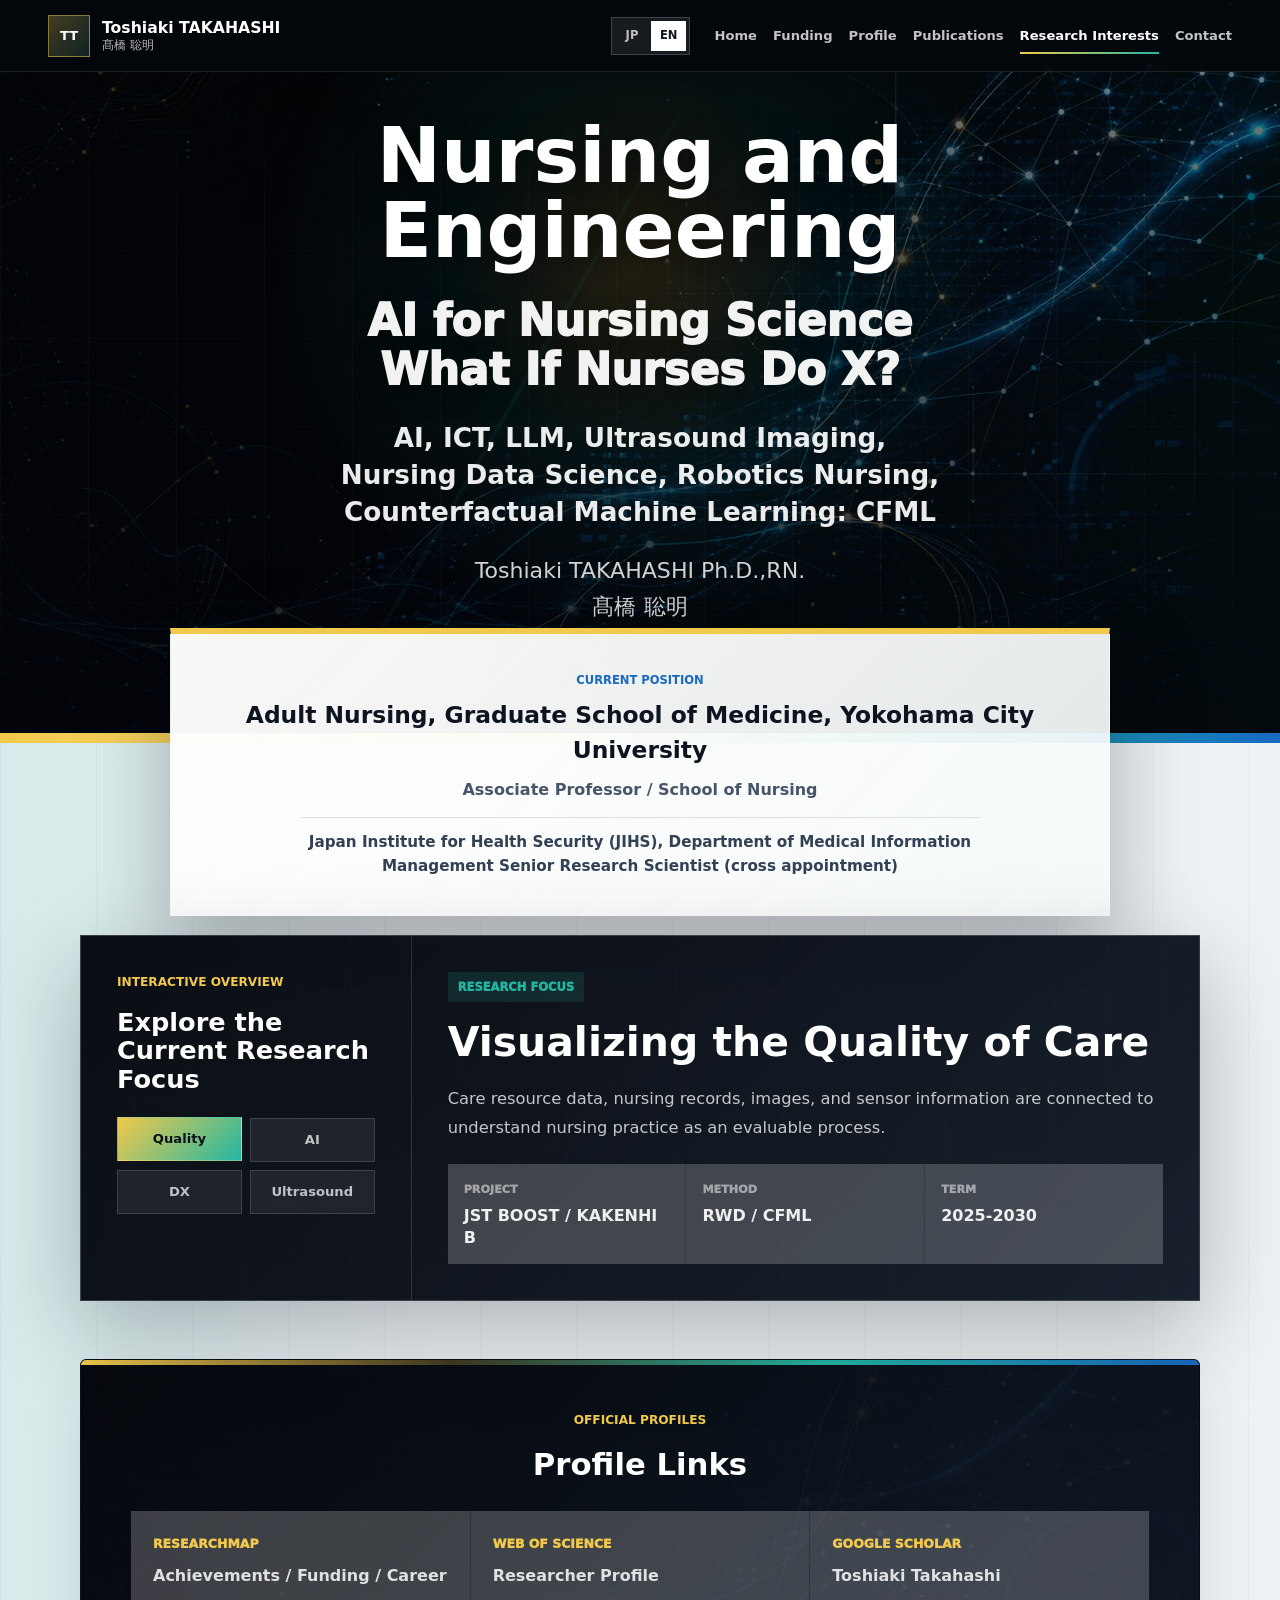
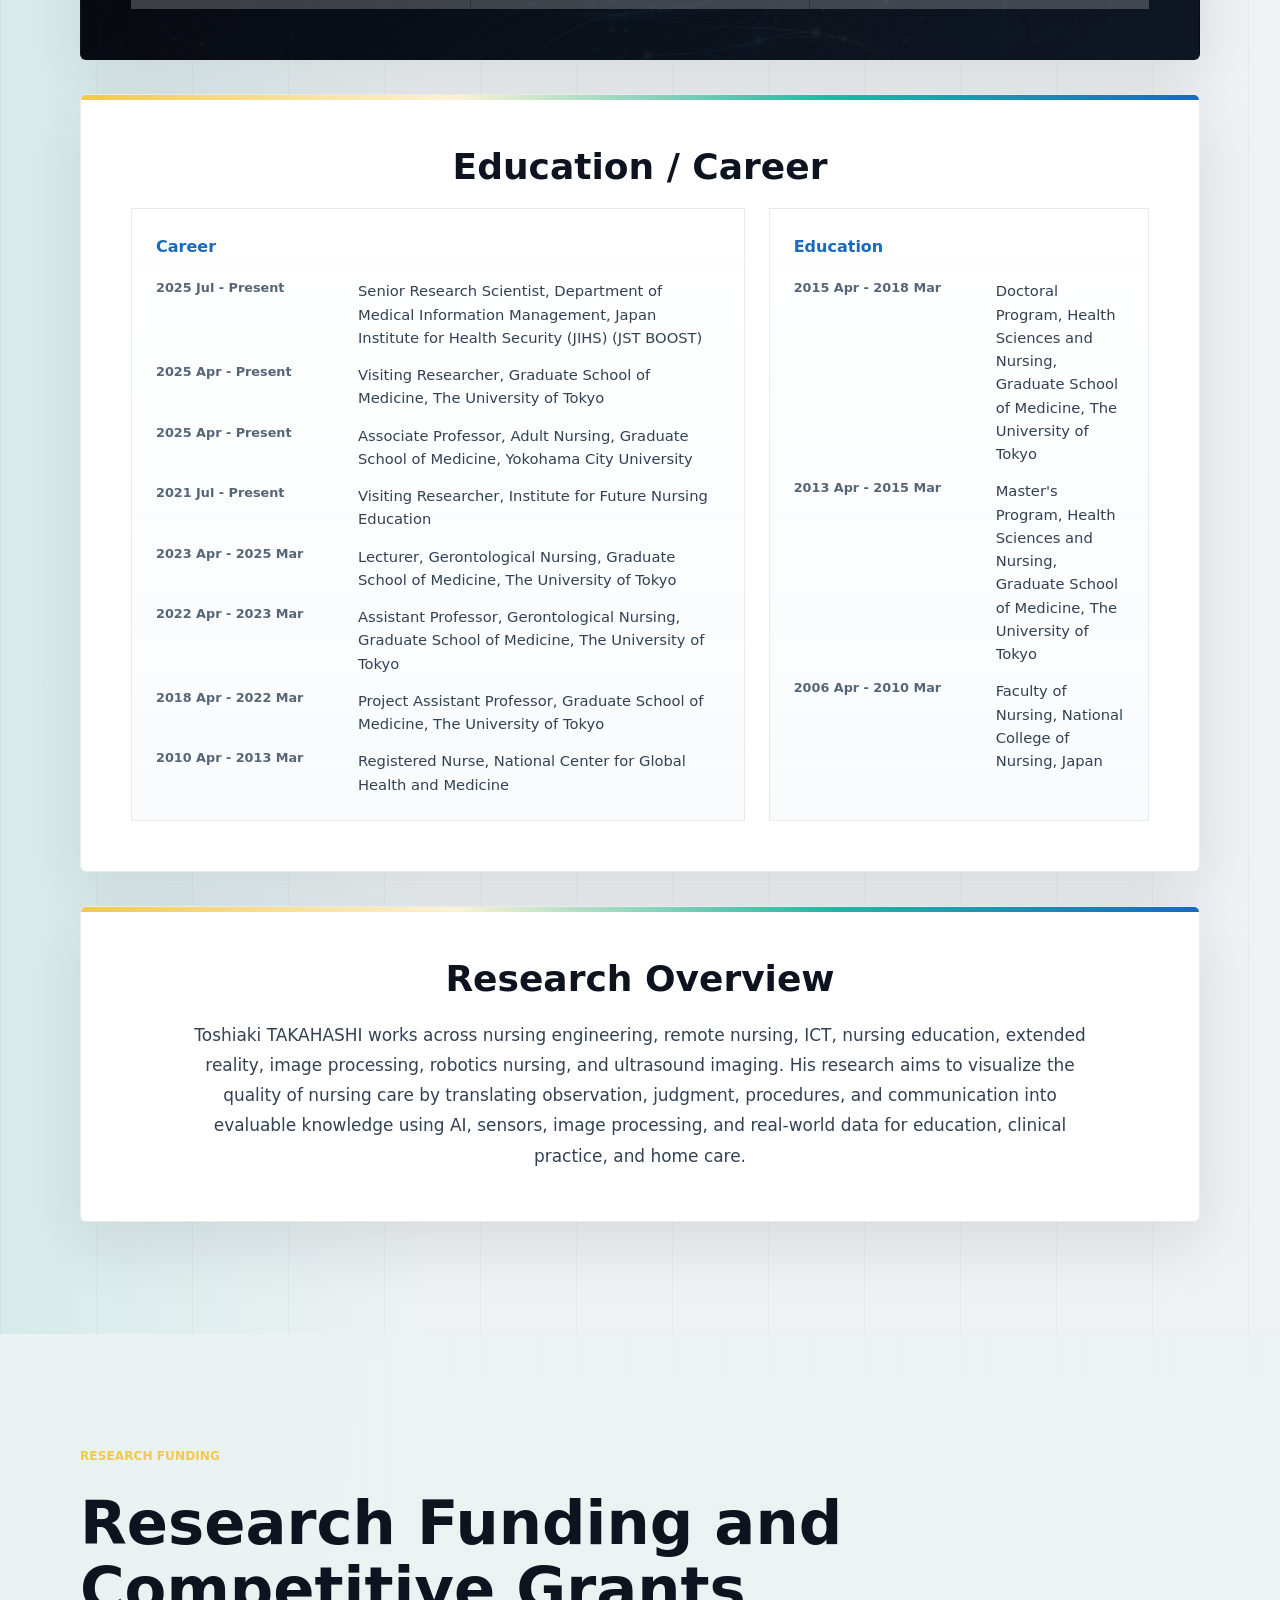
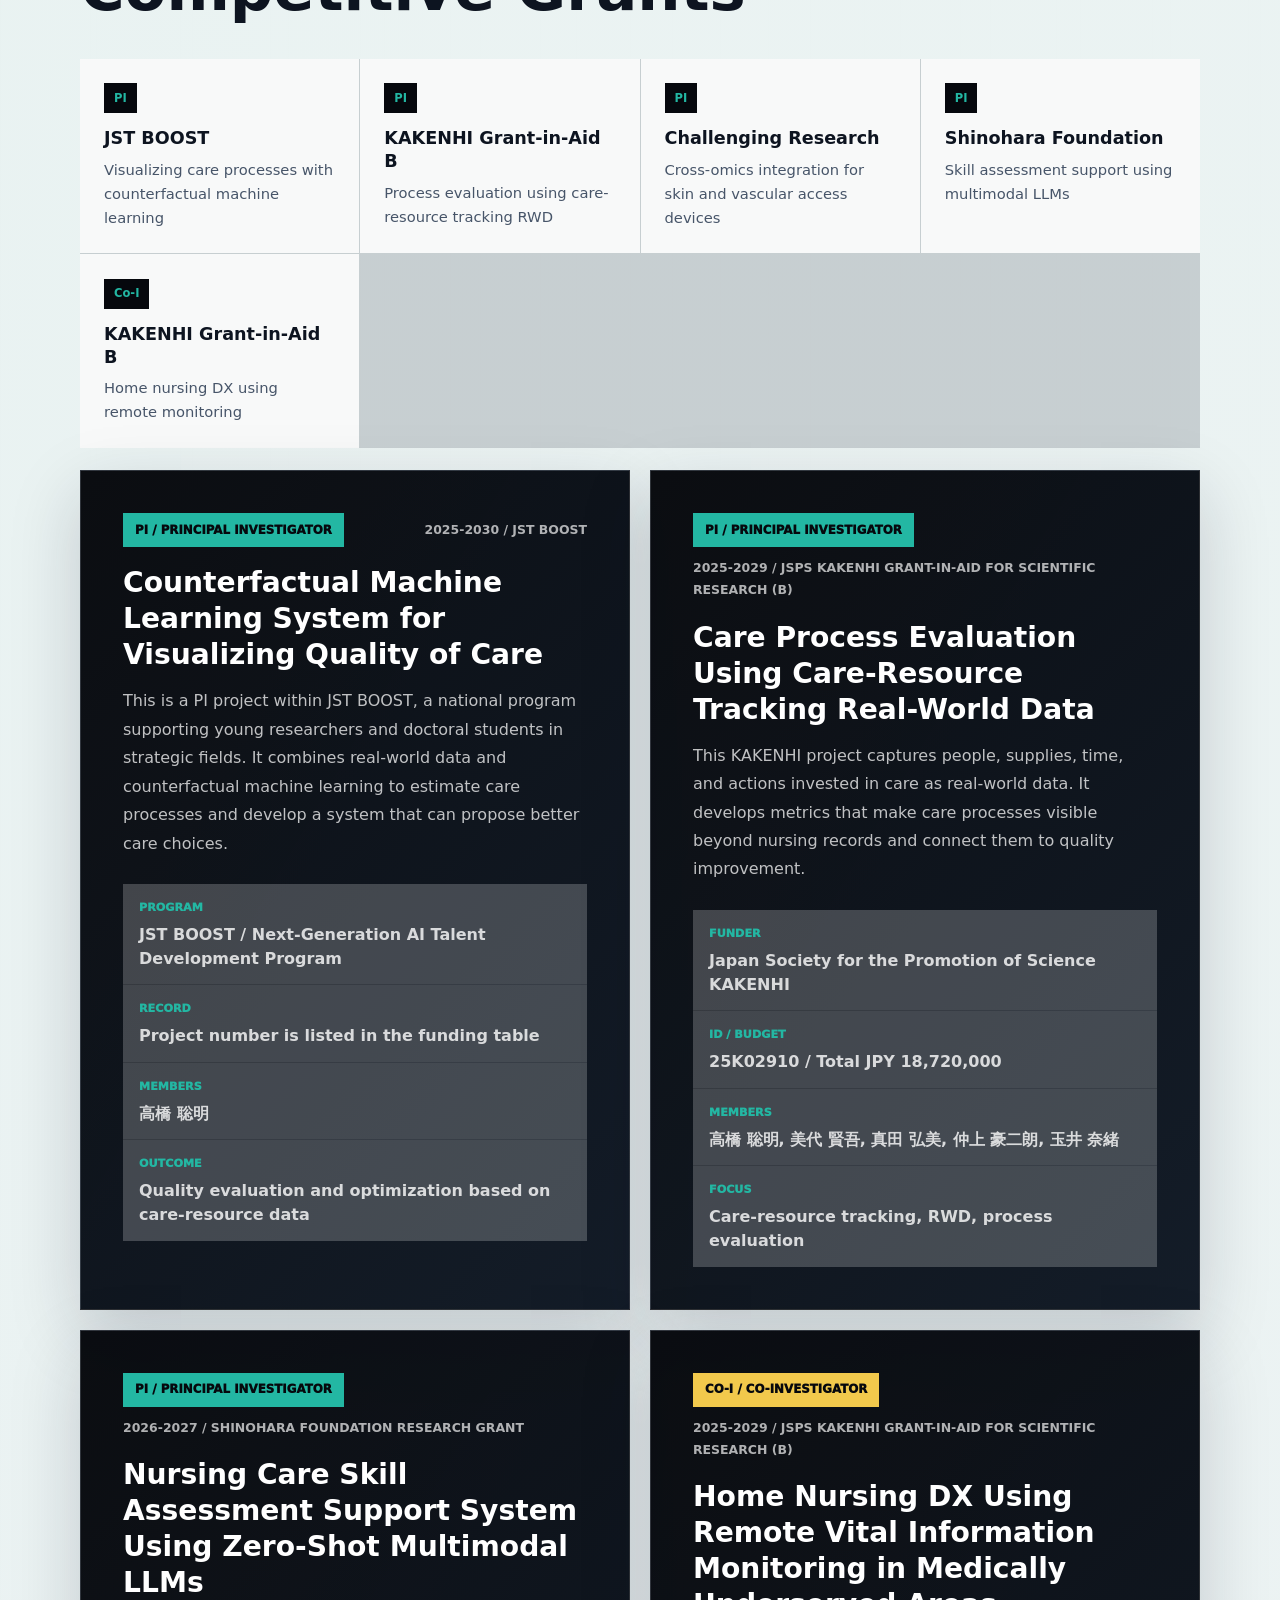
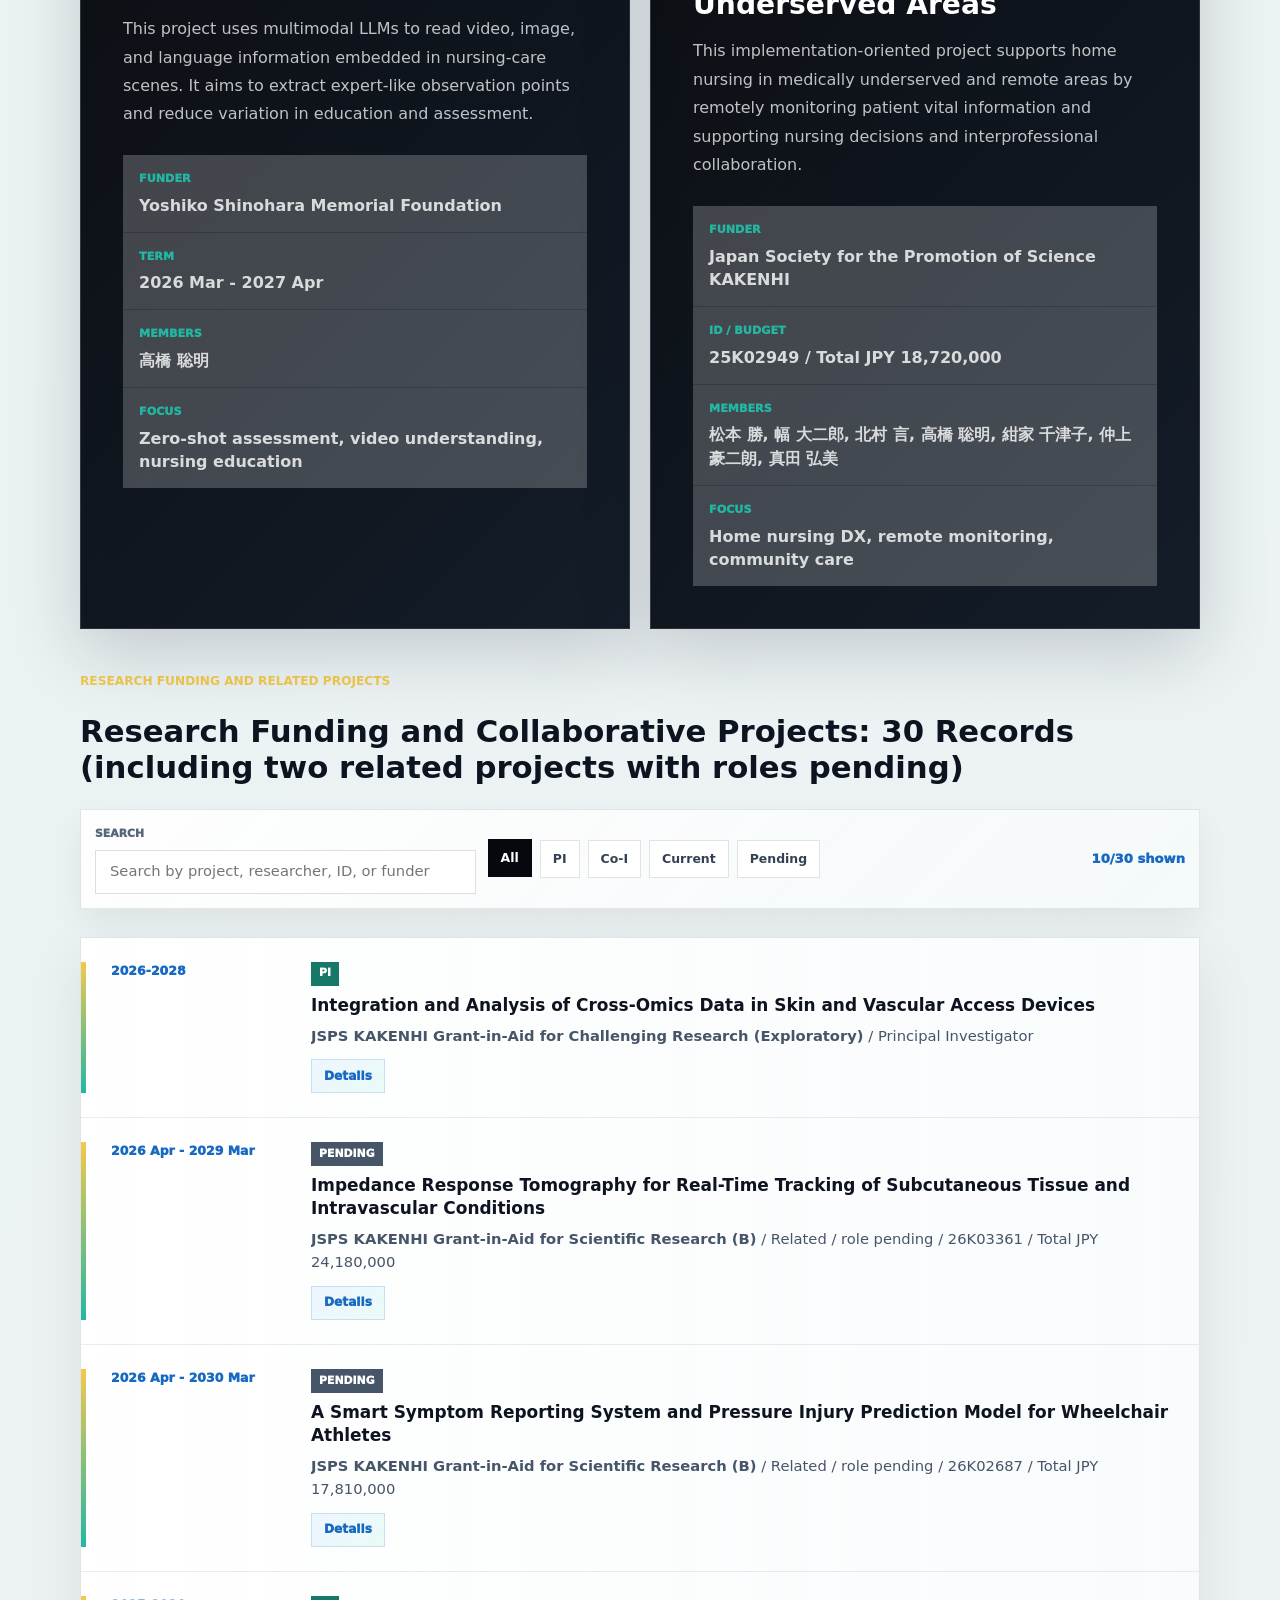
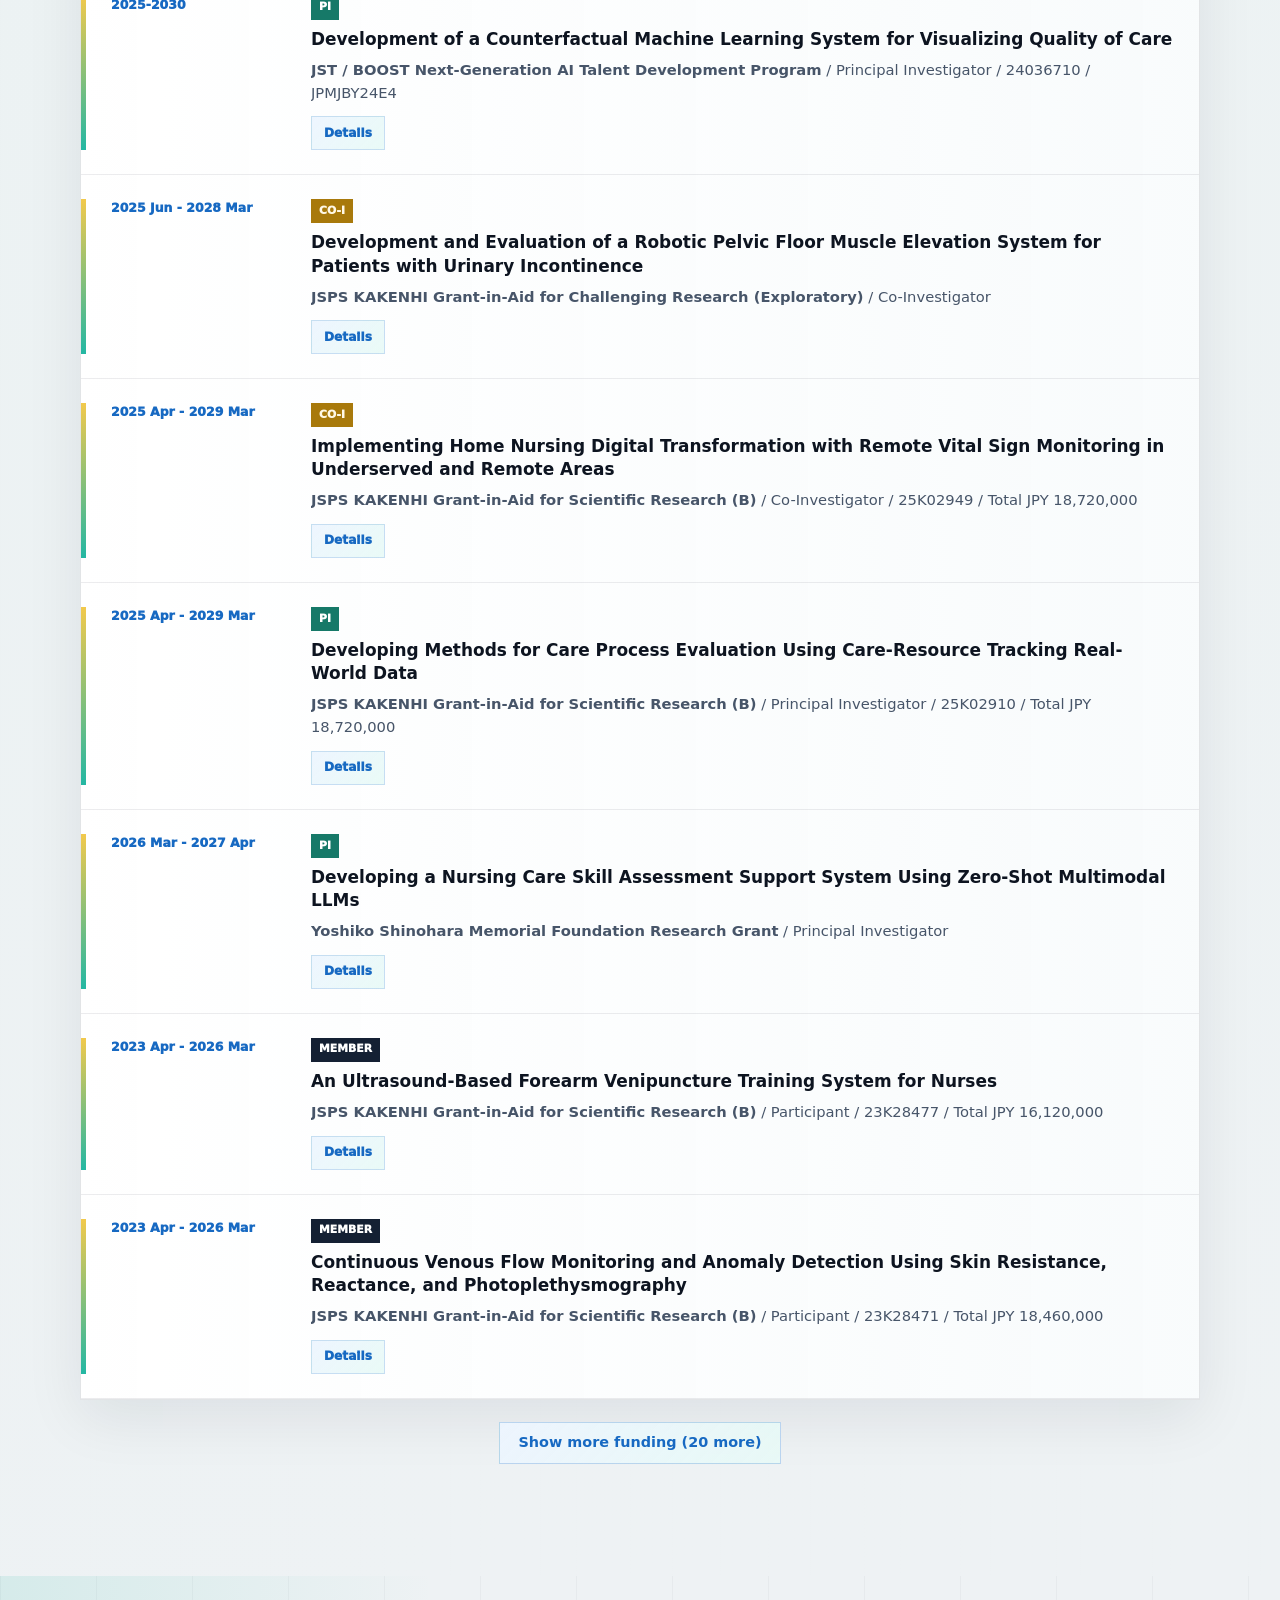
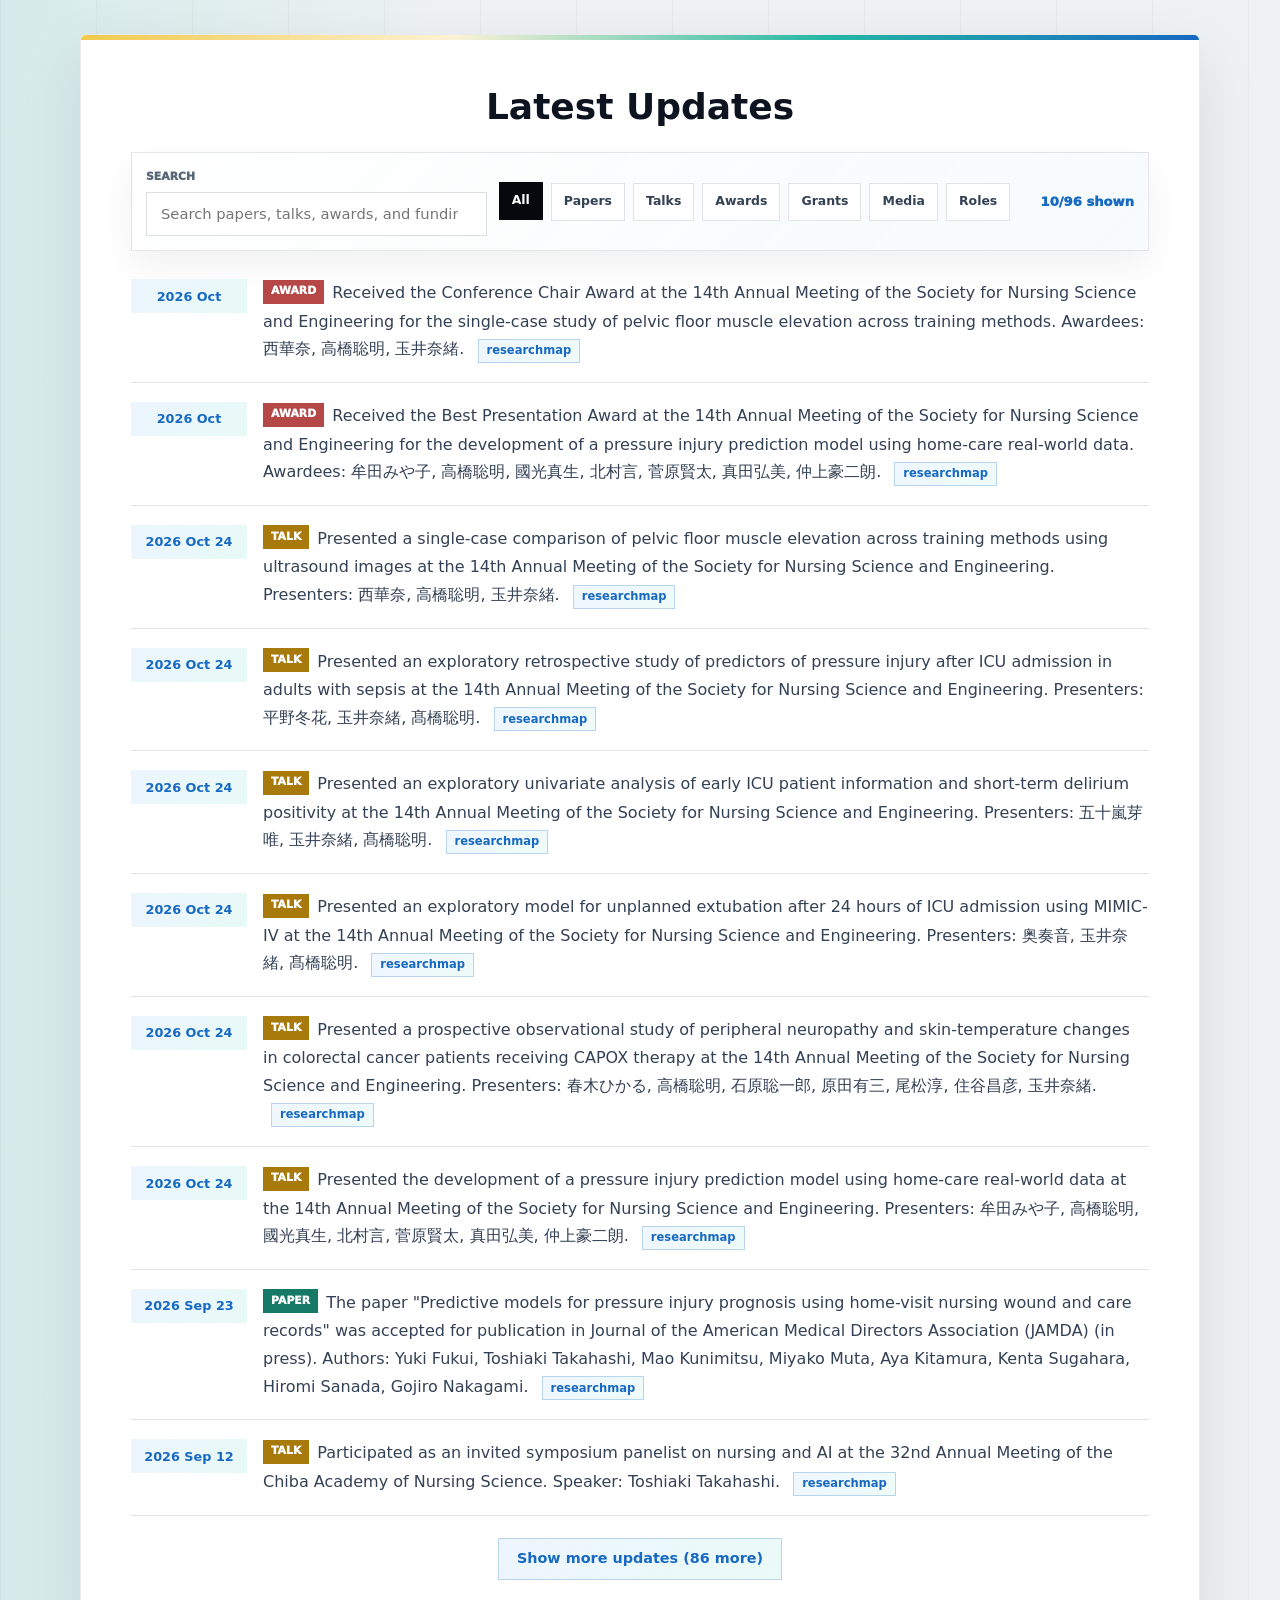
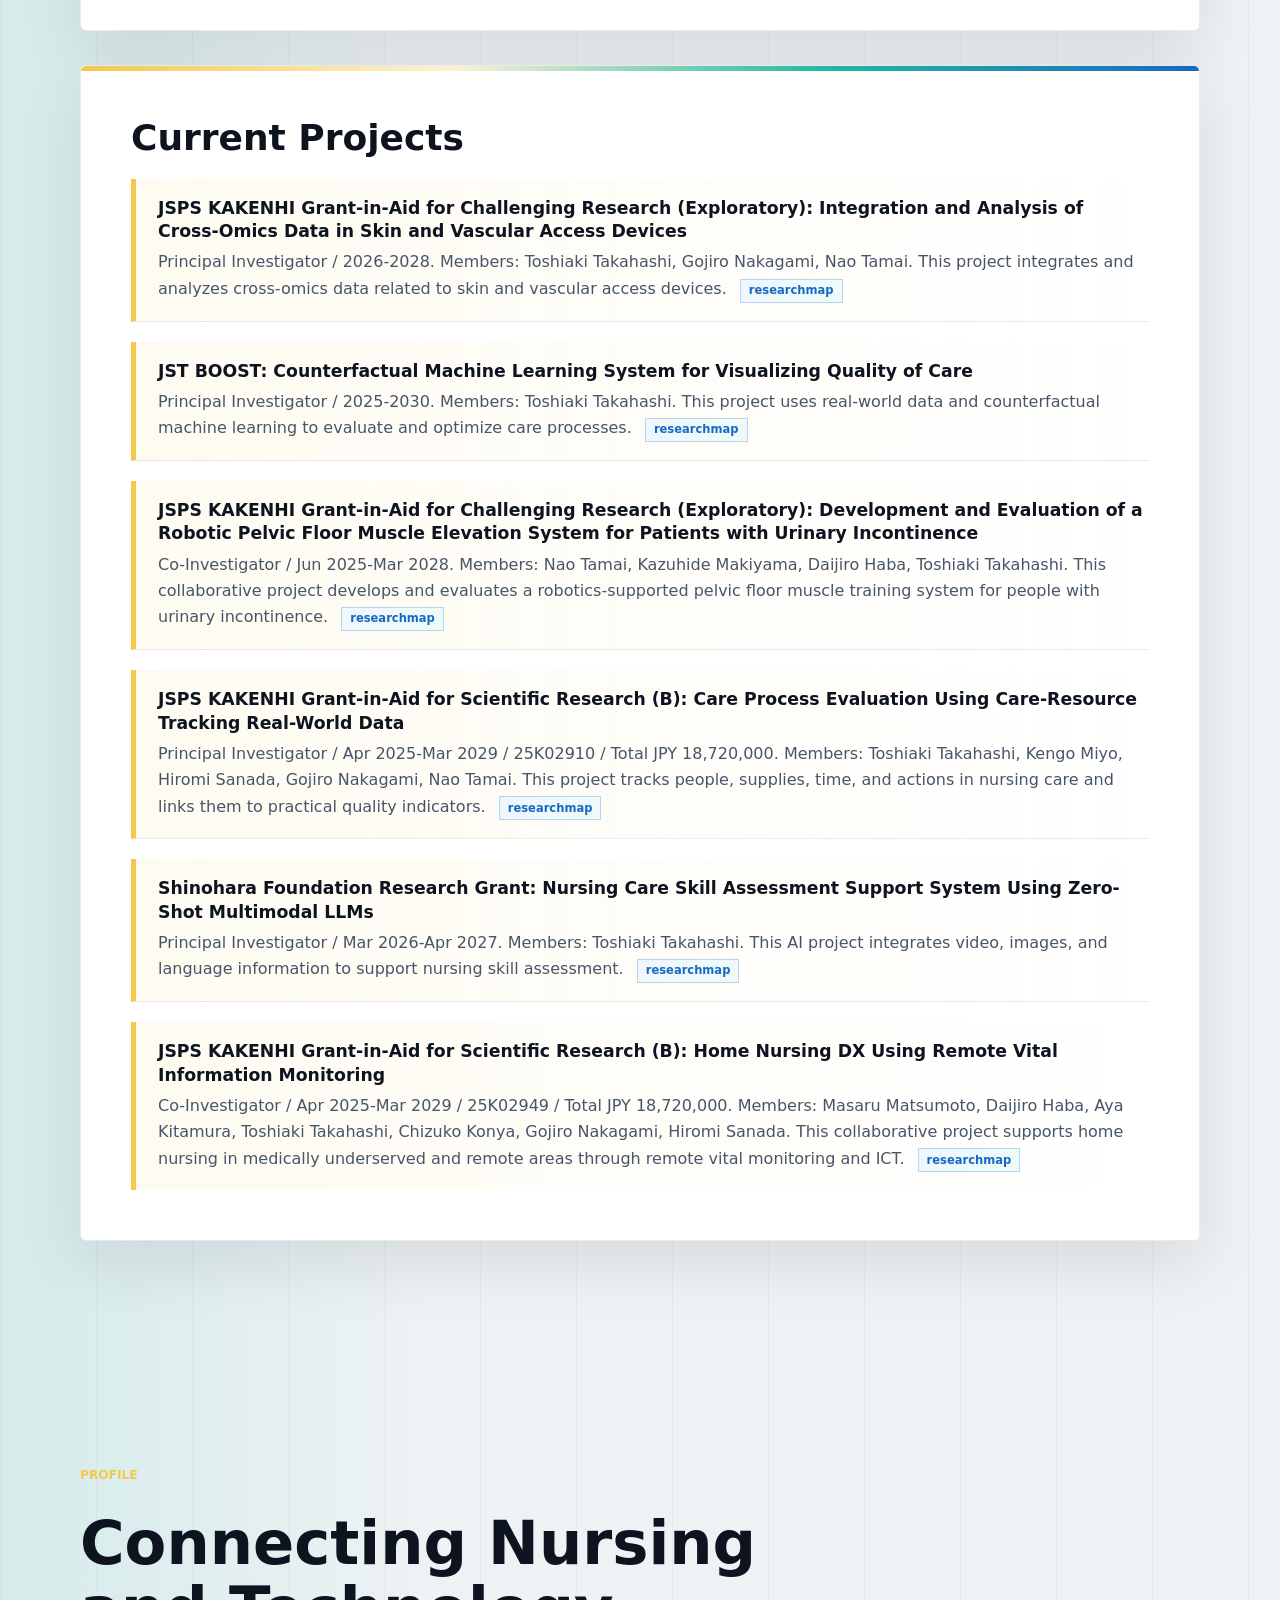
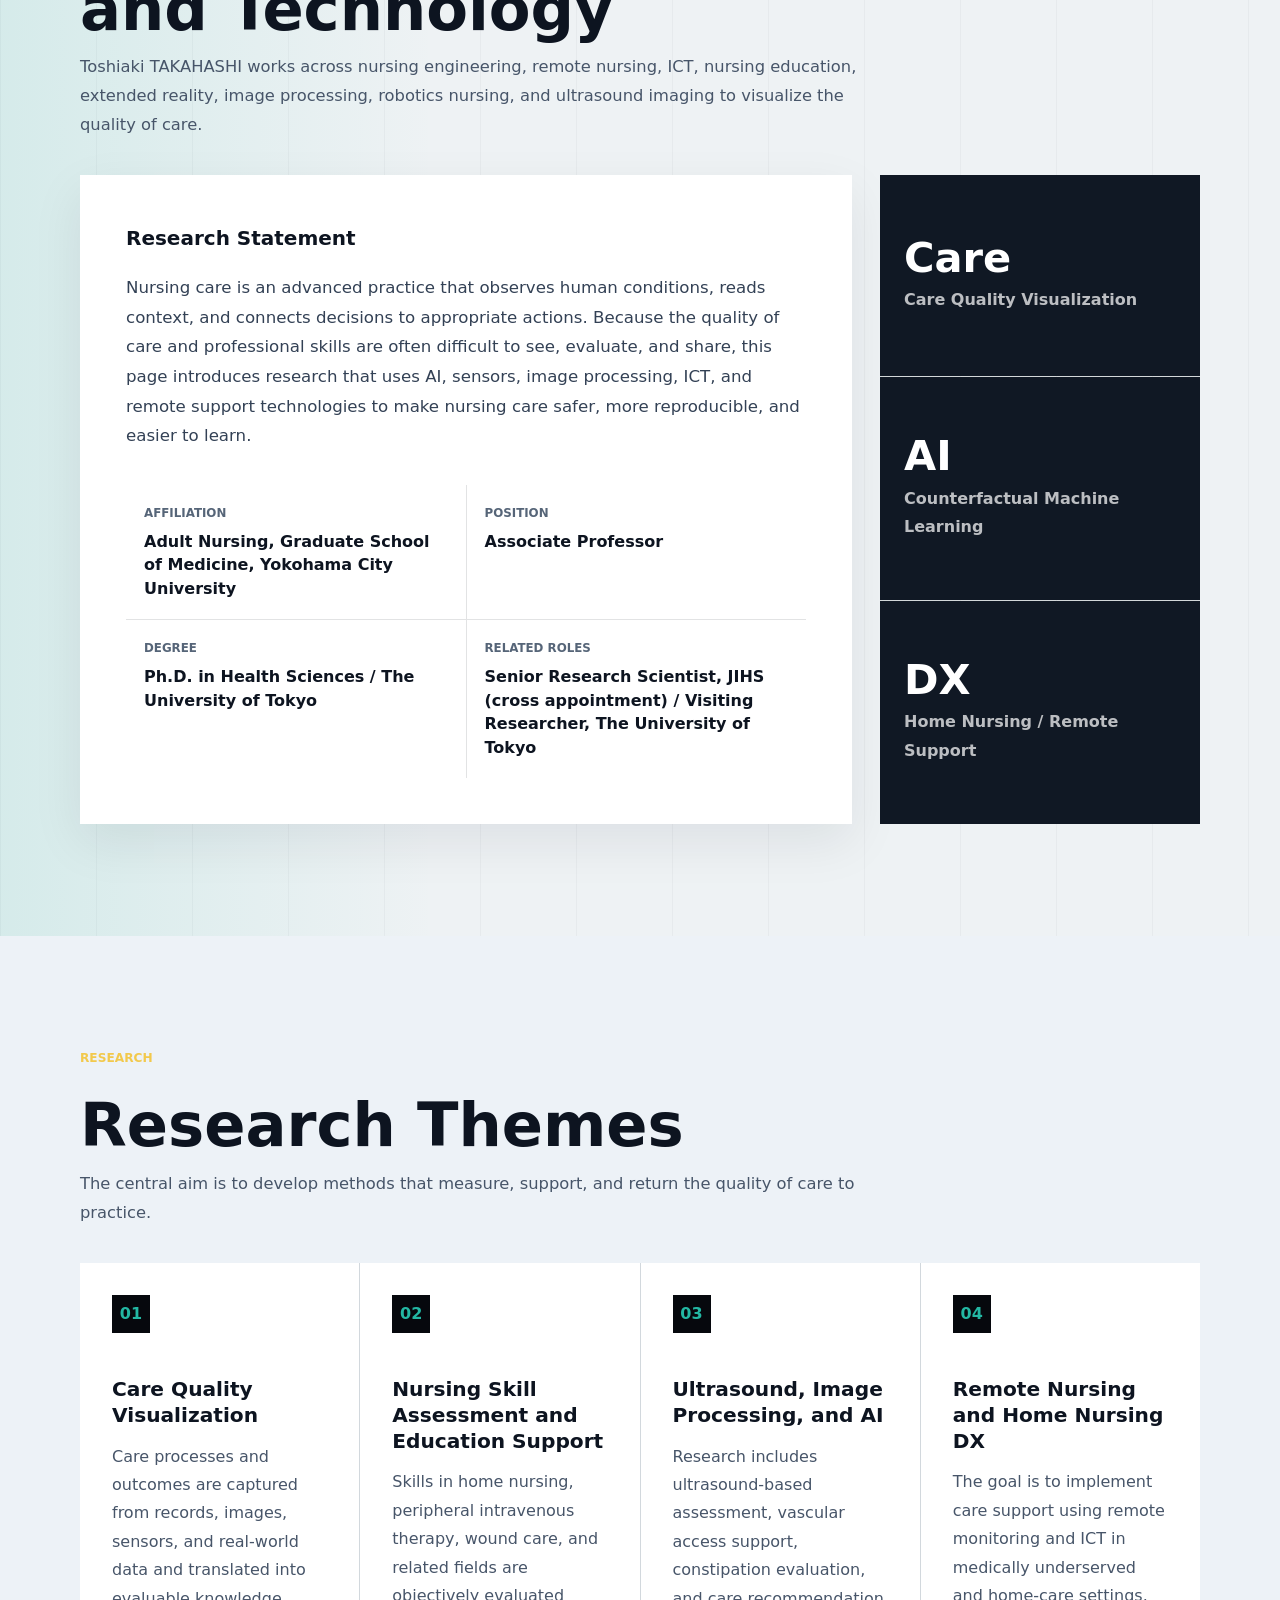
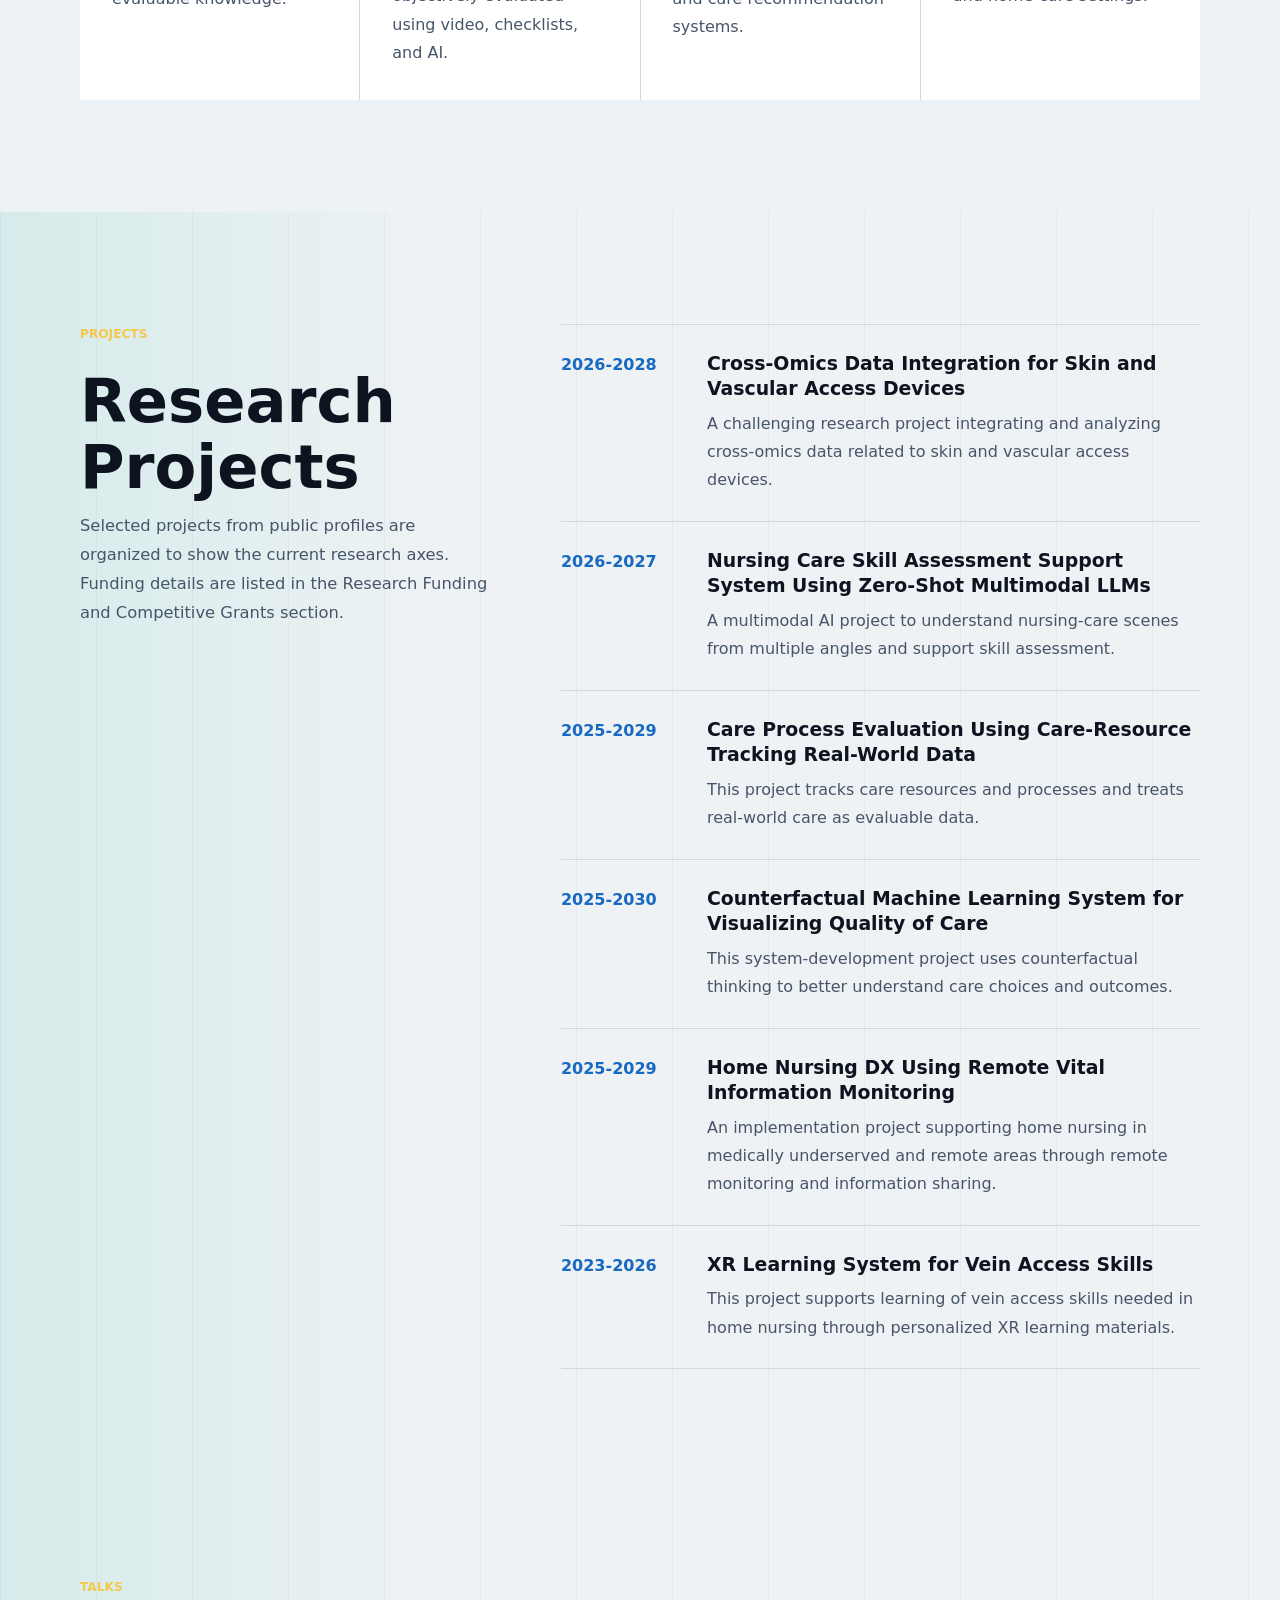
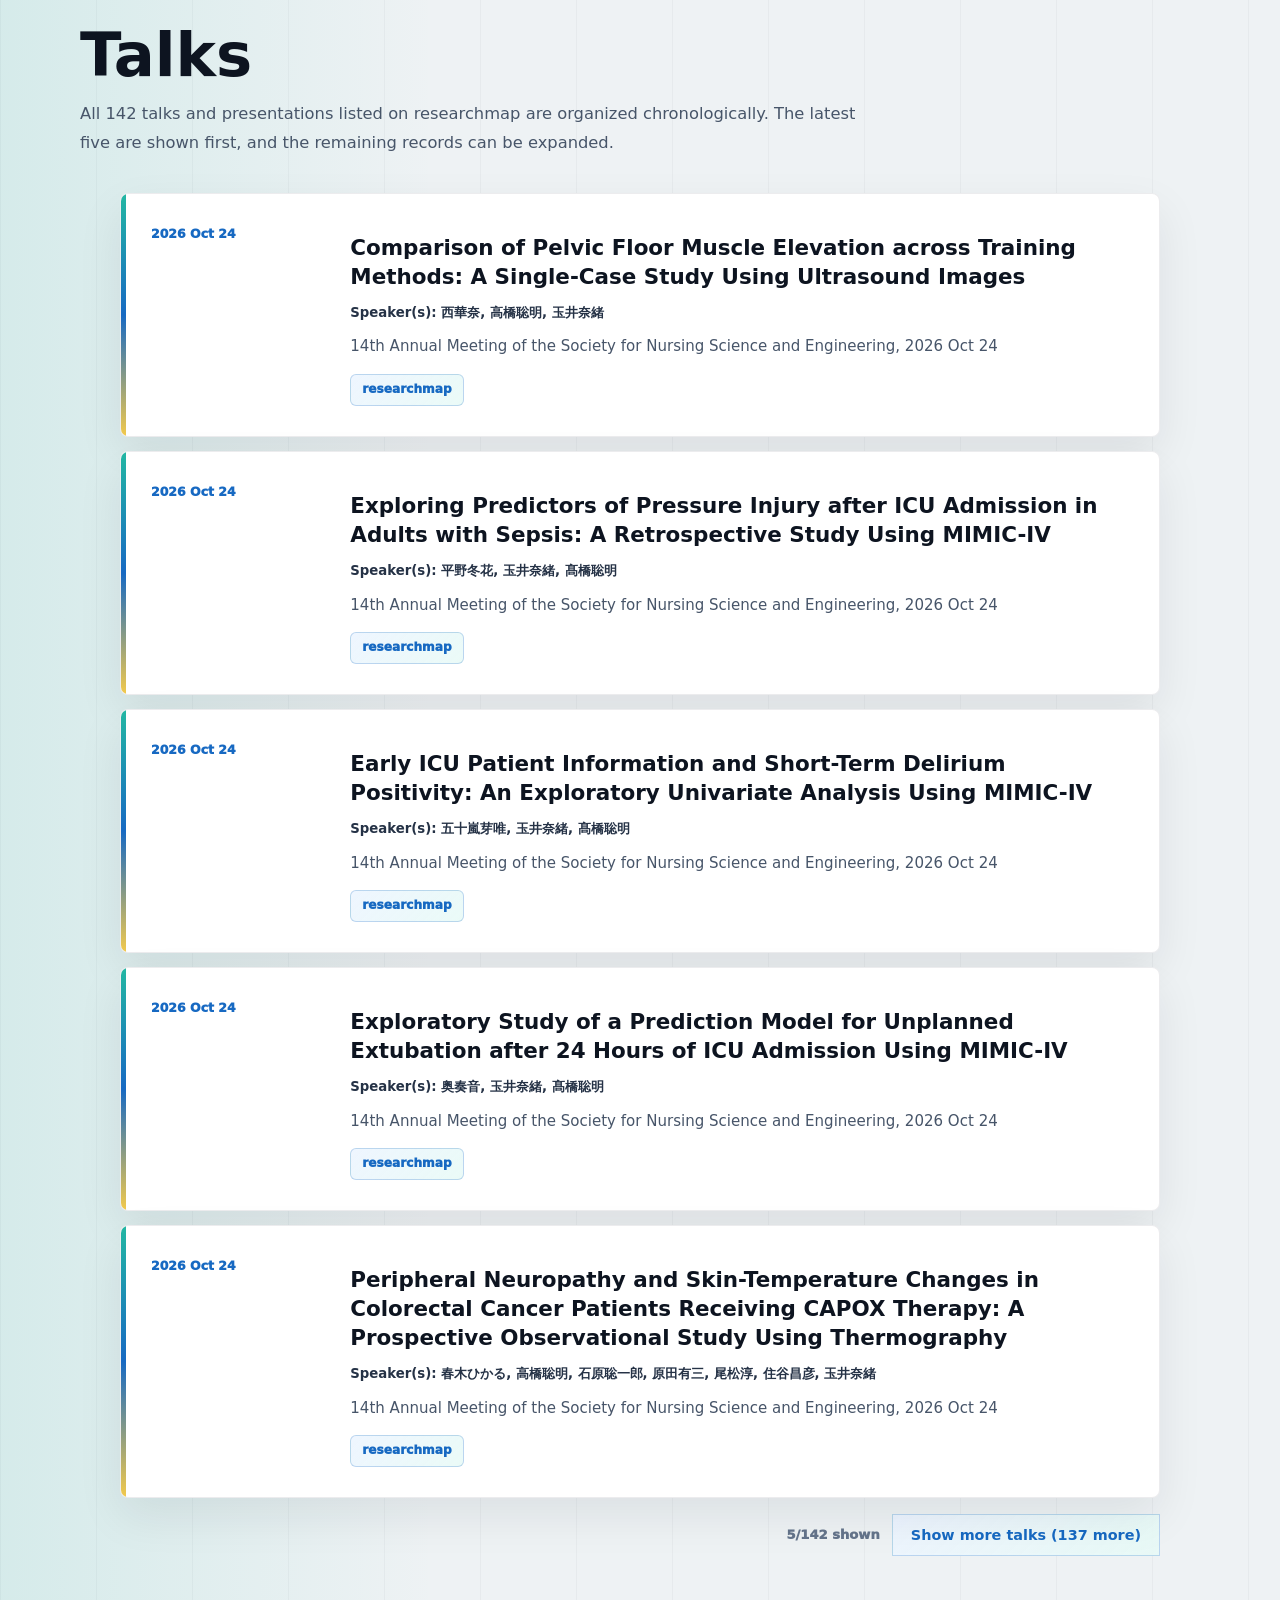
==== commit 95c42404: "Update awards funding counts and English content" ====
--- a/en.html
+++ b/en.html
@@ -324,8 +324,8 @@
         </div>
 
         <div class="funding-subhead">
-          <p class="eyebrow">Complete Researchmap List</p>
-          <h3>Research Funding and Collaborative Projects: 29 Records</h3>
+          <p class="eyebrow">Research Funding and Related Projects</p>
+          <h3>Research Funding and Collaborative Projects: 30 Records (including two related projects with roles pending)</h3>
         </div>
 
         <div class="interactive-toolbar funding-toolbar" data-funding-controls>
@@ -340,14 +340,14 @@
             <button type="button" data-funding-filter="current">Current</button>
             <button type="button" data-funding-filter="related">Pending</button>
           </div>
-          <p class="result-count" data-funding-count>29 shown</p>
+          <p class="result-count" data-funding-count>30 shown</p>
         </div>
 
         <ol class="funding-ledger" id="funding-ledger" aria-label="Complete research funding list" data-funding-list>
           <li>
             <time>2026-2028</time>
             <div>
-              <h3><a href="https://researchmap.jp/some0104/research_projects/54341096?lang=ja" target="_blank" rel="noreferrer">皮膚・静脈アクセスデバイスにおける横断型オミックスデータの統合と解析</a></h3>
+              <h3><a href="https://researchmap.jp/some0104/research_projects/54341096?lang=ja" target="_blank" rel="noreferrer">Integration and Analysis of Cross-Omics Data in Skin and Vascular Access Devices</a></h3>
               <p><strong>JSPS KAKENHI Grant-in-Aid for Challenging Research (Exploratory)</strong> / Principal Investigator</p>
               <p class="members">Members: Toshiaki Takahashi, Gojiro Nakagami, Nao Tamai</p>
             </div>
@@ -355,7 +355,7 @@
           <li>
             <time>2026 Apr - 2029 Mar</time>
             <div>
-              <h3><a href="https://kaken.nii.ac.jp/ja/grant/KAKENHI-PROJECT-26K03361/" target="_blank" rel="noreferrer">皮膚下組織・血管内リアルタイム状態動態トラッキング志向インピーダンス応答断層法</a></h3>
+              <h3><a href="https://kaken.nii.ac.jp/ja/grant/KAKENHI-PROJECT-26K03361/" target="_blank" rel="noreferrer">Impedance Response Tomography for Real-Time Tracking of Subcutaneous Tissue and Intravascular Conditions</a></h3>
               <p><strong>JSPS KAKENHI Grant-in-Aid for Scientific Research (B)</strong> / Related / role pending / 26K03361 / Total JPY 24,180,000</p>
               <p class="members">KAKEN public record: Principal Investigator Taketoshi Mori. Professor Takahashi's role will be confirmed after researchmap is updated.</p>
             </div>
@@ -363,7 +363,7 @@
           <li>
             <time>2026 Apr - 2030 Mar</time>
             <div>
-              <h3><a href="https://kaken.nii.ac.jp/ja/grant/KAKENHI-PROJECT-26K02687/" target="_blank" rel="noreferrer">車いす競技者の褥瘡予防のためのスマート症状報告システムと褥瘡発生予測モデルの開発</a></h3>
+              <h3><a href="https://kaken.nii.ac.jp/ja/grant/KAKENHI-PROJECT-26K02687/" target="_blank" rel="noreferrer">A Smart Symptom Reporting System and Pressure Injury Prediction Model for Wheelchair Athletes</a></h3>
               <p><strong>JSPS KAKENHI Grant-in-Aid for Scientific Research (B)</strong> / Related / role pending / 26K02687 / Total JPY 17,810,000</p>
               <p class="members">KAKEN public record: Principal Investigator Nao Tamai. Professor Takahashi's role will be confirmed after researchmap is updated.</p>
             </div>
@@ -371,7 +371,7 @@
           <li>
             <time>2025-2030</time>
             <div>
-              <h3><a href="https://researchmap.jp/some0104/research_projects/50336627?lang=ja" target="_blank" rel="noreferrer">Counterfactual Machine Learning System for Visualizing Quality of Careの開発</a></h3>
+              <h3><a href="https://researchmap.jp/some0104/research_projects/50336627?lang=ja" target="_blank" rel="noreferrer">Development of a Counterfactual Machine Learning System for Visualizing Quality of Care</a></h3>
               <p><strong>JST / BOOST Next-Generation AI Talent Development Program</strong> / Principal Investigator / 24036710 / JPMJBY24E4</p>
               <p class="members">Members: 高橋 聡明</p>
             </div>
@@ -387,7 +387,7 @@
           <li>
             <time>2025 Apr - 2029 Mar</time>
             <div>
-              <h3><a href="https://researchmap.jp/some0104/research_projects/50547393?lang=ja" target="_blank" rel="noreferrer">生体情報遠隔モニタリングを活用した医療過疎地・僻地における訪問看護DXの実装</a></h3>
+              <h3><a href="https://researchmap.jp/some0104/research_projects/50547393?lang=ja" target="_blank" rel="noreferrer">Implementing Home Nursing Digital Transformation with Remote Vital Sign Monitoring in Underserved and Remote Areas</a></h3>
               <p><strong>JSPS KAKENHI Grant-in-Aid for Scientific Research (B)</strong> / Co-Investigator / 25K02949 / Total JPY 18,720,000</p>
               <p class="members">Members: 松本 勝, 幅 大二郎, 北村 言, 高橋 聡明, 紺家 千津子, 仲上 豪二朗, 真田 弘美</p>
             </div>
@@ -395,7 +395,7 @@
           <li>
             <time>2025 Apr - 2029 Mar</time>
             <div>
-              <h3><a href="https://researchmap.jp/some0104/research_projects/50331793?lang=ja" target="_blank" rel="noreferrer">ケア資源追跡リアルワールドデータによるケアプロセスの評価方法の開発</a></h3>
+              <h3><a href="https://researchmap.jp/some0104/research_projects/50331793?lang=ja" target="_blank" rel="noreferrer">Developing Methods for Care Process Evaluation Using Care-Resource Tracking Real-World Data</a></h3>
               <p><strong>JSPS KAKENHI Grant-in-Aid for Scientific Research (B)</strong> / Principal Investigator / 25K02910 / Total JPY 18,720,000</p>
               <p class="members">Members: 高橋 聡明, 美代 賢吾, 真田 弘美, 仲上 豪二朗, 玉井 奈緒</p>
             </div>
@@ -403,7 +403,7 @@
           <li>
             <time>2026 Mar - 2027 Apr</time>
             <div>
-              <h3><a href="https://researchmap.jp/some0104/research_projects/52979107?lang=ja" target="_blank" rel="noreferrer">ゼロショット・マルチモーダルLLMを用いた看護ケアに対する技能評価支援システムの開発</a></h3>
+              <h3><a href="https://researchmap.jp/some0104/research_projects/52979107?lang=ja" target="_blank" rel="noreferrer">Developing a Nursing Care Skill Assessment Support System Using Zero-Shot Multimodal LLMs</a></h3>
               <p><strong>Yoshiko Shinohara Memorial Foundation Research Grant</strong> / Principal Investigator</p>
               <p class="members">Members: 高橋 聡明</p>
             </div>
@@ -411,7 +411,7 @@
           <li>
             <time>2023 Apr - 2026 Mar</time>
             <div>
-              <h3><a href="https://researchmap.jp/some0104/research_projects/47788537?lang=ja" target="_blank" rel="noreferrer">看護師向け超音波検査装置を利用した前腕穿刺技術学習システム</a></h3>
+              <h3><a href="https://researchmap.jp/some0104/research_projects/47788537?lang=ja" target="_blank" rel="noreferrer">An Ultrasound-Based Forearm Venipuncture Training System for Nurses</a></h3>
               <p><strong>JSPS KAKENHI Grant-in-Aid for Scientific Research (B)</strong> / Participant / 23K28477 / Total JPY 16,120,000</p>
               <p class="members">Members: 野口 博史, 吉本 佳世, 村山 陵子, 森 武俊, 高橋 聡明</p>
             </div>
@@ -419,7 +419,7 @@
           <li>
             <time>2023 Apr - 2026 Mar</time>
             <div>
-              <h3><a href="https://researchmap.jp/some0104/research_projects/47464760?lang=ja" target="_blank" rel="noreferrer">皮膚抵抗・リアクタンスと光電容積脈波の重畳による静脈流常時モニタリングと異変検知</a></h3>
+              <h3><a href="https://researchmap.jp/some0104/research_projects/47464760?lang=ja" target="_blank" rel="noreferrer">Continuous Venous Flow Monitoring and Anomaly Detection Using Skin Resistance, Reactance, and Photoplethysmography</a></h3>
               <p><strong>JSPS KAKENHI Grant-in-Aid for Scientific Research (B)</strong> / Participant / 23K28471 / Total JPY 18,460,000</p>
               <p class="members">Members: 森 武俊, 矢入 郁子, 土井 麻里, 高橋 聡明, 山田 憲嗣, 仲上 豪二朗</p>
             </div>
@@ -427,7 +427,7 @@
           <li>
             <time>2023 Apr - 2026 Mar</time>
             <div>
-              <h3><a href="https://researchmap.jp/some0104/research_projects/43024876?lang=ja" target="_blank" rel="noreferrer">看護師向け超音波検査装置を利用した前腕穿刺技術学習システム</a></h3>
+              <h3><a href="https://researchmap.jp/some0104/research_projects/43024876?lang=ja" target="_blank" rel="noreferrer">An Ultrasound-Based Forearm Venipuncture Training System for Nurses</a></h3>
               <p><strong>JSPS KAKENHI Grant-in-Aid for Scientific Research (B)</strong> / Participant / 23H03789 / Total JPY 16,120,000</p>
               <p class="members">Members: 野口 博史, 吉本 佳世, 村山 陵子, 森 武俊, 高橋 聡明</p>
             </div>
@@ -435,7 +435,7 @@
           <li>
             <time>2022 Apr - 2026 Mar</time>
             <div>
-              <h3><a href="https://researchmap.jp/some0104/research_projects/40422809?lang=ja" target="_blank" rel="noreferrer">スマートセンサーとAIによるがん性皮膚潰瘍においモニタリング・ケアシステムの開発</a></h3>
+              <h3><a href="https://researchmap.jp/some0104/research_projects/40422809?lang=ja" target="_blank" rel="noreferrer">Developing a Malignant Wound Odor Monitoring and Care System Using Smart Sensors and AI</a></h3>
               <p><strong>JSPS KAKENHI Grant-in-Aid for Scientific Research (B)</strong> / Participant / 22H03384 / Total JPY 17,290,000</p>
               <p class="members">Members: 玉井 奈緒, 峰松 健夫, 真田 弘美, 高橋 聡明</p>
             </div>
@@ -443,7 +443,7 @@
           <li>
             <time>2023 Apr - 2026 Mar</time>
             <div>
-              <h3><a href="https://researchmap.jp/some0104/research_projects/43024875?lang=ja" target="_blank" rel="noreferrer">在宅看護で必要な静脈アクセス技術の習得を個人最適化するXR学習システムの開発</a></h3>
+              <h3><a href="https://researchmap.jp/some0104/research_projects/43024875?lang=ja" target="_blank" rel="noreferrer">Developing a Personalized XR Learning System for Venous Access Skills in Home Nursing</a></h3>
               <p><strong>JSPS KAKENHI Grant-in-Aid for Early-Career Scientists</strong> / Principal Investigator / 23K16486 / Total JPY 4,680,000</p>
               <p class="members">Members: 高橋 聡明</p>
             </div>
@@ -451,7 +451,7 @@
           <li>
             <time>2024 Apr - 2025 Mar</time>
             <div>
-              <h3><a href="https://researchmap.jp/some0104/research_projects/47039311?lang=ja" target="_blank" rel="noreferrer">バイタルサイン測定連動型コミュニケーションロボットシステムの実装に向けた生成系AIによる会話生成機能の開発</a></h3>
+              <h3><a href="https://researchmap.jp/some0104/research_projects/47039311?lang=ja" target="_blank" rel="noreferrer">Developing Generative AI Conversation for a Communication Robot Integrated with Vital Sign Measurement</a></h3>
               <p><strong>Japan Academy of Nursing Science Research Grant Program</strong> / Principal Investigator</p>
               <p class="members">Members: 高橋 聡明</p>
             </div>
@@ -459,7 +459,7 @@
           <li>
             <time>2022 Jun - 2025 Mar</time>
             <div>
-              <h3><a href="https://researchmap.jp/some0104/research_projects/40422798?lang=ja" target="_blank" rel="noreferrer">セルフエコーとAIケアリコメンデーションによる骨盤底筋訓練サポートシステムの開発</a></h3>
+              <h3><a href="https://researchmap.jp/some0104/research_projects/40422798?lang=ja" target="_blank" rel="noreferrer">Developing a Pelvic Floor Muscle Training Support System Using Self-Performed Ultrasound and AI Care Recommendations</a></h3>
               <p><strong>JSPS KAKENHI Grant-in-Aid for Challenging Research (Exploratory)</strong> / Participant / 22K19685 / Total JPY 6,240,000</p>
               <p class="members">Members: 玉井 奈緒, 松本 勝, 真田 弘美, 高橋 聡明, 仲上 豪二朗</p>
             </div>
@@ -467,7 +467,7 @@
           <li>
             <time>2021 Apr - 2024 Mar</time>
             <div>
-              <h3><a href="https://researchmap.jp/some0104/research_projects/34277666?lang=ja" target="_blank" rel="noreferrer">高齢者看護ケア提供のためのＡＩ技術等を活用した動作支援プログラムの開発研究</a></h3>
+              <h3><a href="https://researchmap.jp/some0104/research_projects/34277666?lang=ja" target="_blank" rel="noreferrer">Developing an AI-Assisted Movement Support Program for Nursing Care of Older Adults</a></h3>
               <p><strong>AMED Longevity Sciences Research and Development Program</strong> / Co-Investigator</p>
               <p class="members">Members: 真田 弘美, 仲上豪二朗, 高橋聡明, 野口博史, 小池武嗣, 松本勝, 北村言, 小路和幸, 東村志保, 麦田裕子, 須藤翔太, 山家亮太</p>
             </div>
@@ -475,7 +475,7 @@
           <li>
             <time>2022 May - 2023 May</time>
             <div>
-              <h3><a href="https://researchmap.jp/some0104/research_projects/40427467?lang=ja" target="_blank" rel="noreferrer">体圧・皮膚温連続測定による高精度褥瘡発生リスクアセスメントの開発</a></h3>
+              <h3><a href="https://researchmap.jp/some0104/research_projects/40427467?lang=ja" target="_blank" rel="noreferrer">Developing High-Precision Pressure Injury Risk Assessment Using Continuous Body Pressure and Skin Temperature Measurements</a></h3>
               <p><strong>JWOCM Alcare Technology and Research Grant</strong> / Co-Investigator</p>
               <p class="members">Members: 新川みなみ, 真田弘美, 仲上豪二朗, 麦田裕子, 高橋聡明, 國光真生, 高田千嘉</p>
             </div>
@@ -483,7 +483,7 @@
           <li>
             <time>2022 May - 2023 May</time>
             <div>
-              <h3><a href="https://researchmap.jp/some0104/research_projects/40427463?lang=ja" target="_blank" rel="noreferrer">尿失禁のある女性高齢者のセルフエコーによる骨盤底筋訓練を支援するAIを用いた骨盤底筋挙上判定システムの開発</a></h3>
+              <h3><a href="https://researchmap.jp/some0104/research_projects/40427463?lang=ja" target="_blank" rel="noreferrer">Developing an AI-Based Pelvic Floor Elevation Assessment System to Support Self-Ultrasound Training for Older Women with Urinary Incontinence</a></h3>
               <p><strong>JWOCM Alcare Technology and Research Grant</strong> / Co-Investigator</p>
               <p class="members">Members: 牟田みや子, 玉井奈緒, 高橋聡明, 仲上豪二朗, 真田弘美, 鈴木基文</p>
             </div>
@@ -491,7 +491,7 @@
           <li>
             <time>2020 Apr - 2023 Mar</time>
             <div>
-              <h3><a href="https://researchmap.jp/some0104/research_projects/34276954?lang=ja" target="_blank" rel="noreferrer">インピーダンストモグラフィ法に基づくシート型創傷モニタリングシステムの開発</a></h3>
+              <h3><a href="https://researchmap.jp/some0104/research_projects/34276954?lang=ja" target="_blank" rel="noreferrer">Developing a Sheet-Type Wound Monitoring System Based on Impedance Tomography</a></h3>
               <p><strong>JSPS KAKENHI Grant-in-Aid for Scientific Research (B)</strong> / Participant / 20H04560 / Total JPY 17,550,000</p>
               <p class="members">Members: 森 武俊, 野口 博史, 山田 憲嗣, 高橋 聡明, 真田 弘美, 仲上 豪二朗</p>
             </div>
@@ -499,7 +499,7 @@
           <li>
             <time>2020 Apr - 2023 Mar</time>
             <div>
-              <h3><a href="https://researchmap.jp/some0104/research_projects/27416635?lang=ja" target="_blank" rel="noreferrer">認知症BPSD緩和に向けた休息パターン把握とパーソナライズドロボットチェア開発</a></h3>
+              <h3><a href="https://researchmap.jp/some0104/research_projects/27416635?lang=ja" target="_blank" rel="noreferrer">Rest Pattern Assessment and a Personalized Robotic Chair to Alleviate Behavioral and Psychological Symptoms of Dementia</a></h3>
               <p><strong>JSPS KAKENHI Grant-in-Aid for Early-Career Scientists</strong> / Principal Investigator / 20K19270 / Total JPY 4,290,000</p>
               <p class="members">Members: 高橋 聡明</p>
             </div>
@@ -507,7 +507,7 @@
           <li>
             <time>2020 Jul - 2022 Mar</time>
             <div>
-              <h3><a href="https://researchmap.jp/some0104/research_projects/34276951?lang=ja" target="_blank" rel="noreferrer">創傷画像データベースの機械学習に基づく重度・治癒度スコアリング支援システムの開発</a></h3>
+              <h3><a href="https://researchmap.jp/some0104/research_projects/34276951?lang=ja" target="_blank" rel="noreferrer">Developing a Wound Severity and Healing Scoring Support System Using Machine Learning on a Wound Image Database</a></h3>
               <p><strong>JSPS KAKENHI Grant-in-Aid for Challenging Research (Exploratory)</strong> / Participant / 20K21700 / Total JPY 6,370,000</p>
               <p class="members">Members: 森 武俊, 野口 博史, 真田 弘美, 高橋 聡明</p>
             </div>
@@ -515,7 +515,7 @@
           <li>
             <time>2019 Jun - 2022 Mar</time>
             <div>
-              <h3><a href="https://researchmap.jp/some0104/research_projects/24551155?lang=ja" target="_blank" rel="noreferrer">AR技術の援用による新人看護師向け穿刺技術自己学習システム</a></h3>
+              <h3><a href="https://researchmap.jp/some0104/research_projects/24551155?lang=ja" target="_blank" rel="noreferrer">An Augmented-Reality-Assisted Self-Learning System for Venipuncture Skills for New Nurses</a></h3>
               <p><strong>JSPS KAKENHI Grant-in-Aid for Challenging Research (Exploratory)</strong> / Participant / 19K22742 / Total JPY 6,240,000</p>
               <p class="members">Members: 真田 弘美, 村山 陵子, 野口 博史, 仲上 豪二朗, 高橋 聡明</p>
             </div>
@@ -523,7 +523,7 @@
           <li>
             <time>2020 Apr - 2021 Mar</time>
             <div>
-              <h3><a href="https://researchmap.jp/some0104/research_projects/34277303?lang=ja" target="_blank" rel="noreferrer">訪問系サービスにおけるロボット技術活用の効果検証事業</a></h3>
+              <h3><a href="https://researchmap.jp/some0104/research_projects/34277303?lang=ja" target="_blank" rel="noreferrer">Evaluating the Effects of Robotic Technologies in Home-Visiting Services</a></h3>
               <p><strong>厚生労働省 老人保健健康増進等事業</strong> / Co-Investigator</p>
               <p class="members">Members: 真田 弘美, 仲上 豪二朗, 松本 勝, 高橋 聡明, 北村 言, 東村 志保</p>
             </div>
@@ -531,7 +531,7 @@
           <li>
             <time>2017 Apr - 2020 Mar</time>
             <div>
-              <h3><a href="https://researchmap.jp/some0104/research_projects/24551159?lang=ja" target="_blank" rel="noreferrer">ベッドサイドで利用可能な四肢の３次元的アセスメントのためのハンディスキャナ</a></h3>
+              <h3><a href="https://researchmap.jp/some0104/research_projects/24551159?lang=ja" target="_blank" rel="noreferrer">A Handheld Scanner for Three-Dimensional Assessment of Limbs at the Bedside</a></h3>
               <p><strong>JSPS KAKENHI Grant-in-Aid for Scientific Research (C)</strong> / Participant / 17K01554 / Total JPY 4,420,000</p>
               <p class="members">Members: 野口 博史, 仲上 豪二朗, 森 武俊, 荒木 大地, 高橋 聡明</p>
             </div>
@@ -539,7 +539,7 @@
           <li>
             <time>2016 Apr - 2020 Mar</time>
             <div>
-              <h3><a href="https://researchmap.jp/some0104/research_projects/24551166?lang=ja" target="_blank" rel="noreferrer">可視化デバイスを用いたエビデンスに基づく輸液管理プログラムの開発と評価</a></h3>
+              <h3><a href="https://researchmap.jp/some0104/research_projects/24551166?lang=ja" target="_blank" rel="noreferrer">Developing and Evaluating an Evidence-Based Infusion Management Program Using Visualization Devices</a></h3>
               <p><strong>JSPS KAKENHI Grant-in-Aid for Scientific Research (B)</strong> / Participant / 16H05561 / Total JPY 15,210,000</p>
               <p class="members">Members: 村山 陵子, 松井 優子, 真田 弘美, 土井 麻里, 高橋 聡明, 小見山 智恵子, 大江 真琴</p>
             </div>
@@ -547,7 +547,7 @@
           <li>
             <time>2018 Dec - 2020 Mar</time>
             <div>
-              <h3><a href="https://researchmap.jp/some0104/research_projects/12865290?lang=ja" target="_blank" rel="noreferrer">点滴トラブルを防ぐ新しい可視化ソリューションの開発と評価</a></h3>
+              <h3><a href="https://researchmap.jp/some0104/research_projects/12865290?lang=ja" target="_blank" rel="noreferrer">Developing and Evaluating a New Visualization Solution to Prevent Infusion Complications</a></h3>
               <p><strong>公益財団法人テルモ生命科学芸術財団</strong> / Principal Investigator</p>
               <p class="members">Members: 高橋聡明</p>
             </div>
@@ -555,7 +555,7 @@
           <li>
             <time>2018 Aug - 2020 Mar</time>
             <div>
-              <h3><a href="https://researchmap.jp/some0104/research_projects/34276955?lang=ja" target="_blank" rel="noreferrer">点滴漏れ予防の新規手法開発と評価-AIによる超音波画像上のケア情報提示システム-</a></h3>
+              <h3><a href="https://researchmap.jp/some0104/research_projects/34276955?lang=ja" target="_blank" rel="noreferrer">Developing and Evaluating a New Method to Prevent Infusion Leakage: AI-Based Care Information on Ultrasound Images</a></h3>
               <p><strong>JSPS KAKENHI Grant-in-Aid for Research Activity Start-up</strong> / Principal Investigator / 19K21424 / Total JPY 2,990,000</p>
               <p class="members">Members: 高橋 聡明</p>
             </div>
@@ -563,7 +563,7 @@
           <li>
             <time>2018 Nov - 2019 Dec</time>
             <div>
-              <h3><a href="https://researchmap.jp/some0104/research_projects/12508184?lang=ja" target="_blank" rel="noreferrer">軽度認知機能障害の高齢者に対するコミュニケーションロボットの利用適性実態調査</a></h3>
+              <h3><a href="https://researchmap.jp/some0104/research_projects/12508184?lang=ja" target="_blank" rel="noreferrer">Assessing the Suitability of Communication Robots for Older Adults with Mild Cognitive Impairment</a></h3>
               <p><strong>Taiyo Life Welfare Foundation Research Grant</strong> / Principal Investigator</p>
               <p class="members">Members: 高橋聡明</p>
             </div>
@@ -571,7 +571,7 @@
           <li>
             <time>2018 May - 2019 May</time>
             <div>
-              <h3><a href="https://researchmap.jp/some0104/research_projects/12508185?lang=ja" target="_blank" rel="noreferrer">超音波検査装置による高濃度薬剤による血管外漏出の予防方法の開発</a></h3>
+              <h3><a href="https://researchmap.jp/some0104/research_projects/12508185?lang=ja" target="_blank" rel="noreferrer">Developing an Ultrasound-Based Method to Prevent Extravasation of High-Concentration Drugs</a></h3>
               <p><strong>Japanese Society of Wound, Ostomy and Continence Management Research Grant</strong> / Principal Investigator</p>
               <p class="members">Members: 高橋聡明</p>
             </div>
@@ -579,7 +579,7 @@
           <li>
             <time>2016 Apr - 2018 Mar</time>
             <div>
-              <h3><a href="https://researchmap.jp/some0104/research_projects/12508183?lang=ja" target="_blank" rel="noreferrer">可視化デバイスを用いた末梢静脈カテーテル留置支援アルゴリズムの開発</a></h3>
+              <h3><a href="https://researchmap.jp/some0104/research_projects/12508183?lang=ja" target="_blank" rel="noreferrer">Developing an Algorithm to Support Peripheral Intravenous Catheter Placement Using Visualization Devices</a></h3>
               <p><strong>Yamaji Fumiko Professional Nursing Education Research Grant Fund</strong> / Principal Investigator</p>
               <p class="members">Members: 高橋聡明</p>
             </div>
@@ -649,71 +649,71 @@
             <li><time>2026 Mar</time><span>Presented a poster on VTE prediction after gastrointestinal cancer surgery using MIMIC-IV at the Eighth Pan-Pacific Nursing Conference. Presenters: Ayaka Nakamura, Toshiaki Takahashi, Nao Tamai. <a class="source-link" href="https://researchmap.jp/some0104/presentations/52126046?lang=ja" target="_blank" rel="noreferrer">researchmap</a></span></li>
             <li><time>2026 Feb</time><span>A paper on social support reciprocity and mental health among community-dwelling older adults was accepted in Health Science Reports. Authors: Natsumi Hirose, Toshiaki Takahashi, Tomoki Tanaka, Bo-Kyung Son, Weida Lyu, Katsuya Iijima, Gojiro Nakagami. <a class="source-link" href="https://researchmap.jp/some0104/published_papers/52230296?lang=ja" target="_blank" rel="noreferrer">researchmap</a></span></li>
             <li><time>2026 Feb</time><span>Delivered an oral presentation at the 29th East Asian Forum of Nursing Scholars on anatomical variation and hemodynamics of superficial upper-limb veins. Presenters: Sakura Oishi, Toshiaki Takahashi, Nao Tamai. <a class="source-link" href="https://researchmap.jp/some0104/presentations/52126071?lang=ja" target="_blank" rel="noreferrer">researchmap</a></span></li>
-            <li><time>2026 Feb</time><span>第40回日本がん看護学会学術集会で, ロボット支援下前立腺全摘除術後の骨盤底筋収縮機能改善に対するエコー可視化と臀部挙上運動の活用に関する事例報告を発表.Speaker(s): 玉井奈緒, 林ゑり子, 高橋聡明. <a class="source-link" href="https://researchmap.jp/some0104/presentations/52255853?lang=ja" target="_blank" rel="noreferrer">researchmap</a></span></li>
-            <li><time>2026 Feb</time><span>JSTとRoyal Academy of EngineeringによるFrontiers symposium Artificial Intelligenceに招待参加. <a class="source-link" href="https://researchmap.jp/some0104/others/52552966?lang=ja" target="_blank" rel="noreferrer">researchmap</a></span></li>
-            <li><time>2026 Jan</time><span>Journal of Tissue Viabilityに, 褥瘡の予後因子に関するスコーピングレビューが掲載. Authors: Yuki Fukui, Toshiaki Takahashi, Mao Kunimitsu, Miyako Muta, Sotaro Shimada, Gojiro Nakagami. <a class="source-link" href="https://researchmap.jp/some0104/published_papers/52030128?lang=ja" target="_blank" rel="noreferrer">researchmap</a></span></li>
-            <li><time>2026 Jan</time><span>横浜市立大学エクステンション講座で「看護と理工学の融合: AI搭載超音波装置で変える看護の未来」をplanned and led. <a class="source-link" href="https://researchmap.jp/some0104/social_contribution/52099033?lang=ja" target="_blank" rel="noreferrer">researchmap</a></span></li>
-            <li><time>2025 Dec</time><span>日本看護科学学会 学術論文奨励賞を受賞.Awarded paper: Development of an e-learning program for biofeedback in pelvic floor muscle training for adult women using self-performed ultrasound. <a class="source-link" href="https://researchmap.jp/some0104/awards/51824693?lang=ja" target="_blank" rel="noreferrer">researchmap</a></span></li>
-            <li><time>2025 Dec</time><span>医学界新聞に「ロボット，AIとARが拓く看護・在宅ケア」をauthored by Professor Takahashiで掲載. <a class="source-link" href="https://researchmap.jp/some0104/media_coverage/52077540?lang=ja" target="_blank" rel="noreferrer">researchmap</a></span></li>
+            <li><time>2026 Feb</time><span>Presented a case report on ultrasound visualization and buttock elevation exercises to improve pelvic floor muscle contraction after robot-assisted prostatectomy at the 40th Annual Meeting of the Japanese Society of Cancer Nursing. Speaker(s): 玉井奈緒, 林ゑり子, 高橋聡明. <a class="source-link" href="https://researchmap.jp/some0104/presentations/52255853?lang=ja" target="_blank" rel="noreferrer">researchmap</a></span></li>
+            <li><time>2026 Feb</time><span>Invited to the Frontiers symposium on artificial intelligence organized by JST and the Royal Academy of Engineering. <a class="source-link" href="https://researchmap.jp/some0104/others/52552966?lang=ja" target="_blank" rel="noreferrer">researchmap</a></span></li>
+            <li><time>2026 Jan</time><span>A scoping review of prognostic factors for pressure injury was published in Journal of Tissue Viability. Authors: Yuki Fukui, Toshiaki Takahashi, Mao Kunimitsu, Miyako Muta, Sotaro Shimada, Gojiro Nakagami. <a class="source-link" href="https://researchmap.jp/some0104/published_papers/52030128?lang=ja" target="_blank" rel="noreferrer">researchmap</a></span></li>
+            <li><time>2026 Jan</time><span>Planned and led a Yokohama City University extension course on the future of nursing with AI-enabled ultrasound. <a class="source-link" href="https://researchmap.jp/some0104/social_contribution/52099033?lang=ja" target="_blank" rel="noreferrer">researchmap</a></span></li>
+            <li><time>2025 Dec</time><span>Received the Japan Academy of Nursing Science Academic Paper Encouragement Award. Awarded paper: Development of an e-learning program for biofeedback in pelvic floor muscle training for adult women using self-performed ultrasound. <a class="source-link" href="https://researchmap.jp/some0104/awards/51824693?lang=ja" target="_blank" rel="noreferrer">researchmap</a></span></li>
+            <li><time>2025 Dec</time><span>Authored an article on robots, AI, and AR in nursing and home care in Igakukai Shinbun. <a class="source-link" href="https://researchmap.jp/some0104/media_coverage/52077540?lang=ja" target="_blank" rel="noreferrer">researchmap</a></span></li>
             <li><time>2025 Dec</time><span>Joined the Society for Nursing Science and Engineering Ad Hoc Committee for Incorporation. <a class="source-link" href="https://researchmap.jp/some0104/committee_memberships/51824720?lang=ja" target="_blank" rel="noreferrer">researchmap</a></span></li>
             <li><time>2025 Dec</time><span>Joined the Society for Nursing Science and Engineering Public Relations Committee. <a class="source-link" href="https://researchmap.jp/some0104/committee_memberships/51824717?lang=ja" target="_blank" rel="noreferrer">researchmap</a></span></li>
-            <li><time>2025 Dec</time><span>東京大学 松尾・岩澤研究室 大規模言語モデルLLM講座 応用編を修了. <a class="source-link" href="https://researchmap.jp/some0104/others/53051278?lang=ja" target="_blank" rel="noreferrer">researchmap</a></span></li>
-            <li><time>2025 Nov</time><span>Received the Excellent Presentation Award at the 13th Annual Meeting of the Society for Nursing Science and Engineering. Awarded presentation: 集中治療環境における入室後24時間データを用いた肺塞栓症発症リスクの時系列予測モデル. Awardee(s) / presenter(s): 高橋聡明, 牟田みや子, 福井優希, 仲上豪二, 美代賢吾, 玉井奈緒. <a class="source-link" href="https://researchmap.jp/some0104/awards/51620773?lang=ja" target="_blank" rel="noreferrer">researchmap</a></span></li>
-            <li><time>2025 Nov</time><span>第13回看護理工学会学術集会で, 集中治療環境における入室後24時間データを用いた肺塞栓症発症リスクの時系列予測モデルを発表.Speaker(s): 高橋聡明, 牟田みや子, 福井優希, 仲上豪二朗, 美代賢吾, 玉井奈緒. <a class="source-link" href="https://researchmap.jp/some0104/presentations/51638579?lang=ja" target="_blank" rel="noreferrer">researchmap</a></span></li>
-            <li><time>2025 Nov</time><span>第13回看護理工学会学術集会で, 在宅リアルワールドデータを用いた仙骨部褥瘡保有療養者の特徴に関する後ろ向きコホート研究を発表.Speaker(s): 福井優希, 高橋聡明, 國光真生, 牟田みや子, 北村言, 真田弘美, 三宅邦明, 仲上豪二朗. <a class="source-link" href="https://researchmap.jp/some0104/presentations/51638569?lang=ja" target="_blank" rel="noreferrer">researchmap</a></span></li>
-            <li><time>2025 Nov</time><span>第13回看護理工学会学術集会で, ロボット支援下前立腺全摘除術後の経腹部エコーによる膀胱および膀胱底部の観察可能性を発表.Speaker(s): 神原真理子, 藤澤海帆, 高橋聡明, 林ゑり子, 玉井奈緒. <a class="source-link" href="https://researchmap.jp/some0104/presentations/51643645?lang=ja" target="_blank" rel="noreferrer">researchmap</a></span></li>
+            <li><time>2025 Dec</time><span>Completed the advanced large language model course at the University of Tokyo Matsuo-Iwasawa Laboratory. <a class="source-link" href="https://researchmap.jp/some0104/others/53051278?lang=ja" target="_blank" rel="noreferrer">researchmap</a></span></li>
+            <li><time>2025 Nov</time><span>Received the Excellent Presentation Award at the 13th Annual Meeting of the Society for Nursing Science and Engineering for a time-series pulmonary embolism risk prediction model using the first 24 hours of ICU data. Awardee(s) / presenter(s): 高橋聡明, 牟田みや子, 福井優希, 仲上豪二, 美代賢吾, 玉井奈緒. <a class="source-link" href="https://researchmap.jp/some0104/awards/51620773?lang=ja" target="_blank" rel="noreferrer">researchmap</a></span></li>
+            <li><time>2025 Nov</time><span>Presented a time-series pulmonary embolism risk prediction model using the first 24 hours of ICU data at the 13th Annual Meeting of the Society for Nursing Science and Engineering. Speaker(s): 高橋聡明, 牟田みや子, 福井優希, 仲上豪二朗, 美代賢吾, 玉井奈緒. <a class="source-link" href="https://researchmap.jp/some0104/presentations/51638579?lang=ja" target="_blank" rel="noreferrer">researchmap</a></span></li>
+            <li><time>2025 Nov</time><span>Presented a retrospective cohort study of home-care patients with sacral pressure injuries using real-world data at the 13th Annual Meeting of the Society for Nursing Science and Engineering. Speaker(s): 福井優希, 高橋聡明, 國光真生, 牟田みや子, 北村言, 真田弘美, 三宅邦明, 仲上豪二朗. <a class="source-link" href="https://researchmap.jp/some0104/presentations/51638569?lang=ja" target="_blank" rel="noreferrer">researchmap</a></span></li>
+            <li><time>2025 Nov</time><span>Presented a study of transabdominal ultrasound visualization of the bladder and bladder base after robot-assisted prostatectomy at the 13th Annual Meeting of the Society for Nursing Science and Engineering. Speaker(s): 神原真理子, 藤澤海帆, 高橋聡明, 林ゑり子, 玉井奈緒. <a class="source-link" href="https://researchmap.jp/some0104/presentations/51643645?lang=ja" target="_blank" rel="noreferrer">researchmap</a></span></li>
             <li><time>2025 Oct</time><span>Presented on the relationship between ultrasound-measured pelvic floor muscle contraction and postoperative urinary incontinence among patients after RARP at the 39th Annual Meeting of the Japanese Society of Endourology and Robotics. Speaker(s): Tomoyuki Tadenuma, Mariko Kanbara, Nao Tamai, Toshiaki Takahashi, Eriko Hayashi, Kazuhide Makiyama. <a class="source-link" href="https://researchmap.jp/some0104/presentations/54170481?lang=ja" target="_blank" rel="noreferrer">researchmap</a></span></li>
-            <li><time>2025 Oct</time><span>Received the Best Presentation Award at the 5th Chronic Constipation Echo Study Group. Awarded presentation: 超高齢者の排便ケア -エコー定着に向けた取組みー. Awardee(s) / presenter(s): 松野美保, 本田朋子, 坂本志緒, 小倉さつき, 新田亜矢, 赤間美材, 石井美智, 桑田美代子, 高橋聡明. <a class="source-link" href="https://researchmap.jp/some0104/awards/51540667?lang=ja" target="_blank" rel="noreferrer">researchmap</a></span></li>
-            <li><time>2025 Oct</time><span>Nursing Research and Practiceに, 胸部装着カメラ映像を用いた訪問看護師の技能評価チェックリストに関する論文が掲載. Authors: Sotaro Shimada, Toshiaki Takahashi, Aya Kitamura, Masaru Matsumoto, Yuko Mugita, Hiromi Sanada, Gojiro Nakagami. <a class="source-link" href="https://researchmap.jp/some0104/published_papers/51523444?lang=ja" target="_blank" rel="noreferrer">researchmap</a></span></li>
-            <li><time>2025 Sep</time><span>Medical Tribuneに, 褥瘡予防におけるロボット介護機器の有用性と展望に関する内容が掲載. <a class="source-link" href="https://researchmap.jp/some0104/media_coverage/51258892?lang=ja" target="_blank" rel="noreferrer">researchmap</a></span></li>
-            <li><time>2025 Sep</time><span>近畿地区国立病院 第67回看護学会で, シンポジウム「テクノロジーと歩む看護の未来」に登壇.Speaker(s): 髙橋聡明. <a class="source-link" href="https://researchmap.jp/some0104/presentations/51037137?lang=ja" target="_blank" rel="noreferrer">researchmap</a></span></li>
+            <li><time>2025 Oct</time><span>Received the Best Presentation Award at the 5th Chronic Constipation Echo Study Group for work on bowel care and ultrasound in very old adults. Awardee(s) / presenter(s): 松野美保, 本田朋子, 坂本志緒, 小倉さつき, 新田亜矢, 赤間美材, 石井美智, 桑田美代子, 高橋聡明. <a class="source-link" href="https://researchmap.jp/some0104/awards/51540667?lang=ja" target="_blank" rel="noreferrer">researchmap</a></span></li>
+            <li><time>2025 Oct</time><span>A paper on video-based nursing skills assessment checklists for home-visiting nurses was published in Nursing Research and Practice. Authors: Sotaro Shimada, Toshiaki Takahashi, Aya Kitamura, Masaru Matsumoto, Yuko Mugita, Hiromi Sanada, Gojiro Nakagami. <a class="source-link" href="https://researchmap.jp/some0104/published_papers/51523444?lang=ja" target="_blank" rel="noreferrer">researchmap</a></span></li>
+            <li><time>2025 Sep</time><span>Medical Tribune covered the potential of robotic care devices for pressure injury prevention. <a class="source-link" href="https://researchmap.jp/some0104/media_coverage/51258892?lang=ja" target="_blank" rel="noreferrer">researchmap</a></span></li>
+            <li><time>2025 Sep</time><span>Participated in a symposium on the future of nursing with technology at the 67th Kinki National Hospital Nursing Conference. Speaker(s): 髙橋聡明. <a class="source-link" href="https://researchmap.jp/some0104/presentations/51037137?lang=ja" target="_blank" rel="noreferrer">researchmap</a></span></li>
             <li><time>2025 Aug</time><span>Received the UTNIC 2025 Best Oral Presentation Award. Awarded presentation: Counterfactual machine learning guided catheter selection indicates reduced in ICU pulmonary-embolism risk: dual-XGboost causal analysis of MIMIC-IV. Awardee(s) / presenter(s): Toshiaki Takahashi, Miyako Muta, Yuki Fukui, Gojiro Nakagami, Nao Tamai. <a class="source-link" href="https://researchmap.jp/some0104/awards/50798649?lang=ja" target="_blank" rel="noreferrer">researchmap</a></span></li>
-            <li><time>2025 Aug</time><span>Journal of Ultrasoundに, 超音波ガイド下血管穿刺におけるドレッシングフィルム評価の論文が掲載. Authors: Mari Abe, Toshiaki Takahashi, Miyako Muta, Atsuo Kawamoto, Ryoko Murayama, Gojiro Nakagami. <a class="source-link" href="https://researchmap.jp/some0104/published_papers/51408914?lang=ja" target="_blank" rel="noreferrer">researchmap</a></span></li>
-            <li><time>2025 Aug</time><span>Journal of Infusion Nursingに, 末梢静脈カテーテル留置後の皮下浮腫とカテーテル不成功の関連に関する論文が掲載. Authors: Toshiaki Takahashi, Gojiro Nakagami, Ryoko Murayama, Mari Abe, Hiromi Sanada. <a class="source-link" href="https://researchmap.jp/some0104/published_papers/49027180?lang=ja" target="_blank" rel="noreferrer">researchmap</a></span></li>
-            <li><time>2025 Aug</time><span>高齢者の便秘検出における超音波検査の診断精度に関するシステマティックレビュー・メタ分析論文が掲載. Authors: Nakai Ayano, Shimizu Mikiko, Katogi Masashi, Hamada Mayumi, Sonoda Nozomi, Urai Tamae, Takahashi Toshiaki, Dai Misako, Ishimitsu Fumiko, Miura Yuka et al.. <a class="source-link" href="https://researchmap.jp/some0104/published_papers/50798618?lang=ja" target="_blank" rel="noreferrer">researchmap</a></span></li>
-            <li><time>2025 Aug</time><span>UTNIC2025で, ICU肺塞栓リスクとカテーテル選択に関する反実仮想機械学習研究を口頭発表.Speaker(s): Toshiaki Takahashi, Miyako Muta, Yuki Fukui, Gojiro Nakagami, Nao Tamai. <a class="source-link" href="https://researchmap.jp/some0104/presentations/50798632?lang=ja" target="_blank" rel="noreferrer">researchmap</a></span></li>
-            <li><time>2025 Aug</time><span>第27回日本褥瘡学会学術集会で, 教育講演「近未来, 褥瘡予防にロボット介護機器ができることは？ 褥瘡への活用の可能性」に登壇.Speaker(s): 髙橋聡明. <a class="source-link" href="https://researchmap.jp/some0104/presentations/51037118?lang=ja" target="_blank" rel="noreferrer">researchmap</a></span></li>
-            <li><time>2025 Aug</time><span>第27回日本褥瘡学会学術集会で, 訪問看護利用者の仙骨部褥瘡の経過に関する在宅リアルワールドデータ研究を発表.Speaker(s): 福井優希, 高橋聡明, 牟田みや子, 北村言, 阿部麻里, 真田弘美, 仲上豪二. <a class="source-link" href="https://researchmap.jp/some0104/presentations/51037111?lang=ja" target="_blank" rel="noreferrer">researchmap</a></span></li>
-            <li><time>2025 Jul</time><span>国立健康危機管理研究機構(JIHS) システム基盤整備局 医療情報管理部 主任研究員として着任. <a class="source-link" href="https://researchmap.jp/some0104/research_experience/50518928?lang=ja" target="_blank" rel="noreferrer">researchmap</a></span></li>
+            <li><time>2025 Aug</time><span>A paper evaluating a dressing film for ultrasound-guided vascular puncture was published in Journal of Ultrasound. Authors: Mari Abe, Toshiaki Takahashi, Miyako Muta, Atsuo Kawamoto, Ryoko Murayama, Gojiro Nakagami. <a class="source-link" href="https://researchmap.jp/some0104/published_papers/51408914?lang=ja" target="_blank" rel="noreferrer">researchmap</a></span></li>
+            <li><time>2025 Aug</time><span>A paper on subcutaneous edema after peripheral intravenous catheter placement and subsequent catheter failure was published in Journal of Infusion Nursing. Authors: Toshiaki Takahashi, Gojiro Nakagami, Ryoko Murayama, Mari Abe, Hiromi Sanada. <a class="source-link" href="https://researchmap.jp/some0104/published_papers/49027180?lang=ja" target="_blank" rel="noreferrer">researchmap</a></span></li>
+            <li><time>2025 Aug</time><span>A systematic review and meta-analysis of ultrasound accuracy for detecting constipation in older adults was published. Authors: Nakai Ayano, Shimizu Mikiko, Katogi Masashi, Hamada Mayumi, Sonoda Nozomi, Urai Tamae, Takahashi Toshiaki, Dai Misako, Ishimitsu Fumiko, Miura Yuka et al.. <a class="source-link" href="https://researchmap.jp/some0104/published_papers/50798618?lang=ja" target="_blank" rel="noreferrer">researchmap</a></span></li>
+            <li><time>2025 Aug</time><span>Presented research on counterfactual machine learning, catheter selection, and ICU pulmonary embolism risk at UTNIC 2025. Speaker(s): Toshiaki Takahashi, Miyako Muta, Yuki Fukui, Gojiro Nakagami, Nao Tamai. <a class="source-link" href="https://researchmap.jp/some0104/presentations/50798632?lang=ja" target="_blank" rel="noreferrer">researchmap</a></span></li>
+            <li><time>2025 Aug</time><span>Delivered an educational lecture on the potential of robotic care devices for pressure injury prevention at the 27th Annual Meeting of the Japanese Society of Pressure Ulcers. Speaker(s): 髙橋聡明. <a class="source-link" href="https://researchmap.jp/some0104/presentations/51037118?lang=ja" target="_blank" rel="noreferrer">researchmap</a></span></li>
+            <li><time>2025 Aug</time><span>Presented a real-world home-care study of sacral pressure injury trajectories among home-visiting nursing clients at the 27th Annual Meeting of the Japanese Society of Pressure Ulcers. Speaker(s): 福井優希, 高橋聡明, 牟田みや子, 北村言, 阿部麻里, 真田弘美, 仲上豪二. <a class="source-link" href="https://researchmap.jp/some0104/presentations/51037111?lang=ja" target="_blank" rel="noreferrer">researchmap</a></span></li>
+            <li><time>2025 Jul</time><span>Appointed Senior Research Scientist in the Department of Medical Information Management at the Japan Institute for Health Security (JIHS). <a class="source-link" href="https://researchmap.jp/some0104/research_experience/50518928?lang=ja" target="_blank" rel="noreferrer">researchmap</a></span></li>
             <li><time>2025 Jul</time><span>Participated in the Matsuo Lab LLM Development Competition 2025 as sub-leader of Team Cogito, working on safety verification and demonstration of a healthcare-specific LLM. <a class="source-link" href="https://researchmap.jp/some0104/others/52236796?lang=ja" target="_blank" rel="noreferrer">researchmap</a></span></li>
-            <li><time>2025 Jul</time><span>日本老年泌尿器科学会誌に, エコーを用いた骨盤底筋群収縮量と術後尿失禁の関連に関する症例集積研究が掲載. Authors: 神原 真理子, 蓼沼 知之, 槙山 和秀, 牟田 みや子, 高橋 聡明, 仲上 豪二朗, 林 ゑり子, 玉井 奈緒. <a class="source-link" href="https://researchmap.jp/some0104/published_papers/52865220?lang=ja" target="_blank" rel="noreferrer">researchmap</a></span></li>
-            <li><time>2025 Jul</time><span>IEEE EMBC 2025で, MIMIC-IV電子健康記録データを用いたICU肺塞栓予測研究をポスター発表.Speaker(s): Toshiaki Takahashi, Miyako Muta, Yuki Fukui, Nao Tamai, Gojiro Nakagami. <a class="source-link" href="https://researchmap.jp/some0104/presentations/50650100?lang=ja" target="_blank" rel="noreferrer">researchmap</a></span></li>
-            <li><time>2025 Jun</time><span>Journal of the Association for Vascular Accessに, 超音波画像から血栓・皮下浮腫を自動検出する研究論文が掲載. Authors: Toshiaki Takahashi, Gojiro Nakagami, Ryoko Murayama, Mari Abe, Masaru Matsumoto, Hiromi Sanada. <a class="source-link" href="https://researchmap.jp/some0104/published_papers/48871216?lang=ja" target="_blank" rel="noreferrer">researchmap</a></span></li>
+            <li><time>2025 Jul</time><span>A case-series study of ultrasound-measured pelvic floor muscle contraction and postoperative urinary incontinence was published in the Japanese Journal of Geriatric Urology. Authors: 神原 真理子, 蓼沼 知之, 槙山 和秀, 牟田 みや子, 高橋 聡明, 仲上 豪二朗, 林 ゑり子, 玉井 奈緒. <a class="source-link" href="https://researchmap.jp/some0104/published_papers/52865220?lang=ja" target="_blank" rel="noreferrer">researchmap</a></span></li>
+            <li><time>2025 Jul</time><span>Presented a poster on ICU pulmonary embolism prediction using MIMIC-IV electronic health records at IEEE EMBC 2025. Speaker(s): Toshiaki Takahashi, Miyako Muta, Yuki Fukui, Nao Tamai, Gojiro Nakagami. <a class="source-link" href="https://researchmap.jp/some0104/presentations/50650100?lang=ja" target="_blank" rel="noreferrer">researchmap</a></span></li>
+            <li><time>2025 Jun</time><span>A paper on automated detection of thrombus and subcutaneous edema in ultrasound images was published in Journal of the Association for Vascular Access. Authors: Toshiaki Takahashi, Gojiro Nakagami, Ryoko Murayama, Mari Abe, Masaru Matsumoto, Hiromi Sanada. <a class="source-link" href="https://researchmap.jp/some0104/published_papers/48871216?lang=ja" target="_blank" rel="noreferrer">researchmap</a></span></li>
             <li><time>2025 Jun</time><span>Joined the JSPS KAKENHI Grant-in-Aid for Challenging Research (Exploratory) project, “Development and Evaluation of a Robotic Pelvic Floor Muscle Elevation System for Patients with Urinary Incontinence,” as Co-Investigator. Members: Nao Tamai, Kazuhide Makiyama, Daijiro Haba, Toshiaki Takahashi. <a class="source-link" href="https://researchmap.jp/some0104/research_projects/55133533?lang=en" target="_blank" rel="noreferrer">researchmap</a></span></li>
-            <li><time>2025 Jun</time><span>第67回日本老年医学会学術集会で, 介護ロボットや新しい医療介護機器による高齢者支援に関する招待講演を実施.Speaker(s): 高橋聡明. <a class="source-link" href="https://researchmap.jp/some0104/presentations/50505371?lang=ja" target="_blank" rel="noreferrer">researchmap</a></span></li>
-            <li><time>2025 Jun</time><span>第34回日本創傷・オストミー・失禁管理学会学術集会で, WOCケアを支える次世代イノベーション技術に関する教育講演を実施.Speaker(s): 高橋聡明. <a class="source-link" href="https://researchmap.jp/some0104/presentations/50447200?lang=ja" target="_blank" rel="noreferrer">researchmap</a></span></li>
-            <li><time>2025 Apr</time><span>横浜市立大学 医学研究科 成人看護学 准教授に着任. <a class="source-link" href="https://researchmap.jp/some0104/research_experience/49662053?lang=ja" target="_blank" rel="noreferrer">researchmap</a></span></li>
-            <li><time>2025 Apr</time><span>東京大学大学院医学系研究科 客員研究員としての活動を開始. <a class="source-link" href="https://researchmap.jp/some0104/research_experience/50665033?lang=ja" target="_blank" rel="noreferrer">researchmap</a></span></li>
+            <li><time>2025 Jun</time><span>Delivered an invited lecture on supporting older adults with care robots and new medical and care devices at the 67th Annual Meeting of the Japan Geriatrics Society. Speaker(s): 高橋聡明. <a class="source-link" href="https://researchmap.jp/some0104/presentations/50505371?lang=ja" target="_blank" rel="noreferrer">researchmap</a></span></li>
+            <li><time>2025 Jun</time><span>Delivered an educational lecture on next-generation innovations supporting wound, ostomy, and continence care at the 34th Annual Meeting of the Japanese Society of Wound, Ostomy and Continence Management. Speaker(s): 高橋聡明. <a class="source-link" href="https://researchmap.jp/some0104/presentations/50447200?lang=ja" target="_blank" rel="noreferrer">researchmap</a></span></li>
+            <li><time>2025 Apr</time><span>Appointed Associate Professor of Adult Nursing at Yokohama City University Graduate School of Medicine. <a class="source-link" href="https://researchmap.jp/some0104/research_experience/49662053?lang=ja" target="_blank" rel="noreferrer">researchmap</a></span></li>
+            <li><time>2025 Apr</time><span>Began serving as a visiting researcher at the University of Tokyo Graduate School of Medicine. <a class="source-link" href="https://researchmap.jp/some0104/research_experience/50665033?lang=ja" target="_blank" rel="noreferrer">researchmap</a></span></li>
             <li><time>2025 Apr</time><span>Started the JSPS KAKENHI Grant-in-Aid for Scientific Research (B) project on care process evaluation using care-resource tracking real-world data as Principal Investigator. <a class="source-link" href="https://researchmap.jp/some0104/research_projects/50331793?lang=ja" target="_blank" rel="noreferrer">researchmap</a></span></li>
             <li><time>2025 Apr</time><span>Joined the JSPS KAKENHI Grant-in-Aid for Scientific Research (B) project on home nursing DX using remote vital information monitoring as Co-Investigator. <a class="source-link" href="https://researchmap.jp/some0104/research_projects/50547393?lang=ja" target="_blank" rel="noreferrer">researchmap</a></span></li>
-            <li><time>2025 Mar</time><span>看護薬理学カンファレンス 2025 in 幕張で, シンポジウム「AIの基本と看護応用 今更聞けない！まだ間に合う！ AIで何ができるの？」に登壇.Speaker(s): 高橋聡明. <a class="source-link" href="https://researchmap.jp/some0104/presentations/49932168?lang=ja" target="_blank" rel="noreferrer">researchmap</a></span></li>
-            <li><time>2025 Feb</time><span>15th International Nursing Conference & 28th East Asian Forum of Nursing Scholarsで, 褥瘡予後因子に関するスコーピングレビューを発表.Speaker(s): Fukui Yuki, Takahashi Toshiaki, Muta Miyako, Shimada Sotaro, Nakagami Gojiro. <a class="source-link" href="https://researchmap.jp/some0104/presentations/49259674?lang=ja" target="_blank" rel="noreferrer">researchmap</a></span></li>
-            <li><time>2025 Feb</time><span>15th International Nursing Conference & 28th East Asian Forum of Nursing Scholarsで, 地域在住高齢者のソーシャルサポート互恵性とメンタルヘルスに関する研究を発表.Speaker(s): Hirose Natsumi, Takahashi Toshiaki, Tanaka Tomoki, Son Bo-kyung, Lyu Weida, Iijima Katsuya, Nakagami Gojiro. <a class="source-link" href="https://researchmap.jp/some0104/presentations/49259662?lang=ja" target="_blank" rel="noreferrer">researchmap</a></span></li>
-            <li><time>2025 Jan</time><span>Cureusに, 訪問系サービス利用者におけるコミュニケーションロボットとバイタルサイン測定連携システムに関する論文が掲載. Authors: Toshiaki Takahashi, Shiho Higashimura, Tsuneki Ninomiya, Sachiyo Fujimura, Naoki Sugimoto, Tetsuhiko Horai, Tomoko Abe, Aya Kitamura, Masaru Matsumoto, Gojiro Nakagami et al.. <a class="source-link" href="https://researchmap.jp/some0104/published_papers/48960590?lang=ja" target="_blank" rel="noreferrer">researchmap</a></span></li>
-            <li><time>2025</time><span>JST BOOST: Counterfactual Machine Learning System for Visualizing Quality of CareをPrincipal Investigatorとして開始. <a class="source-link" href="https://researchmap.jp/some0104/research_projects/50336627?lang=ja" target="_blank" rel="noreferrer">researchmap</a></span></li>
+            <li><time>2025 Mar</time><span>Participated in a symposium on AI fundamentals and nursing applications at Nursing Pharmacology Conference 2025 in Makuhari. Speaker(s): 高橋聡明. <a class="source-link" href="https://researchmap.jp/some0104/presentations/49932168?lang=ja" target="_blank" rel="noreferrer">researchmap</a></span></li>
+            <li><time>2025 Feb</time><span>Presented a scoping review of pressure injury prognostic factors at the 15th International Nursing Conference and 28th East Asian Forum of Nursing Scholars. Speaker(s): Fukui Yuki, Takahashi Toshiaki, Muta Miyako, Shimada Sotaro, Nakagami Gojiro. <a class="source-link" href="https://researchmap.jp/some0104/presentations/49259674?lang=ja" target="_blank" rel="noreferrer">researchmap</a></span></li>
+            <li><time>2025 Feb</time><span>Presented research on social support reciprocity and mental health among community-dwelling older adults at the 15th International Nursing Conference and 28th East Asian Forum of Nursing Scholars. Speaker(s): Hirose Natsumi, Takahashi Toshiaki, Tanaka Tomoki, Son Bo-kyung, Lyu Weida, Iijima Katsuya, Nakagami Gojiro. <a class="source-link" href="https://researchmap.jp/some0104/presentations/49259662?lang=ja" target="_blank" rel="noreferrer">researchmap</a></span></li>
+            <li><time>2025 Jan</time><span>A paper on a communication robot integrated with vital sign measurement for home-visiting service users was published in Cureus. Authors: Toshiaki Takahashi, Shiho Higashimura, Tsuneki Ninomiya, Sachiyo Fujimura, Naoki Sugimoto, Tetsuhiko Horai, Tomoko Abe, Aya Kitamura, Masaru Matsumoto, Gojiro Nakagami et al.. <a class="source-link" href="https://researchmap.jp/some0104/published_papers/48960590?lang=ja" target="_blank" rel="noreferrer">researchmap</a></span></li>
+            <li><time>2025</time><span>Started the JST BOOST counterfactual machine learning project for visualizing quality of care as Principal Investigator. <a class="source-link" href="https://researchmap.jp/some0104/research_projects/50336627?lang=ja" target="_blank" rel="noreferrer">researchmap</a></span></li>
             <li><time>2025</time><span>Served as president of the National College of Nursing alumni association as a social contribution activity (2018-2025). <a class="source-link" href="https://researchmap.jp/some0104/social_contribution/51153227?lang=ja" target="_blank" rel="noreferrer">researchmap</a></span></li>
-            <li><time>2024 Dec</time><span>Clinical Biomechanicsに, 連続身体センサーデータに基づく褥瘡発生予測のための皮膚温推定システムに関する論文が掲載. Authors: Minami Shinkawa, Yuko Mugita, Toshiaki Takahashi, Daijiro Haba, Hiromi Sanada, Gojiro Nakagami. <a class="source-link" href="https://researchmap.jp/some0104/published_papers/48972410?lang=ja" target="_blank" rel="noreferrer">researchmap</a></span></li>
-            <li><time>2024 Dec</time><span>18th International Conference on Biomedical Engineeringで, 訪問看護師向けXRトレーニングシステムの有効性評価に関する発表を実施.Speaker(s): Toshiaki Takahashi, Sotaro Shimada, Masaru Matsumoto, Aya Kitamura, Yuko Mugita, Gojiro Nakagami, Hiromi Sanada. <a class="source-link" href="https://researchmap.jp/some0104/presentations/48871264?lang=ja" target="_blank" rel="noreferrer">researchmap</a></span></li>
-            <li><time>2024 Dec</time><span>18th International Conference on Biomedical Engineeringで, ICU入室時の褥瘡発生予測モデルに関する発表を実施.Speaker(s): Miyako Muta, Toshiaki Takahashi, Gojiro Nakagami. <a class="source-link" href="https://researchmap.jp/some0104/presentations/48871250?lang=ja" target="_blank" rel="noreferrer">researchmap</a></span></li>
-            <li><time>2024 Oct</time><span>National Hartford Center of Gerontological Nursing Excellenceで, 超音波, XR, AIを高齢者看護教育・実践に統合する取り組みについて講演.Speaker(s): Toshiaki Takahashi. <a class="source-link" href="https://researchmap.jp/some0104/presentations/48384255?lang=ja" target="_blank" rel="noreferrer">researchmap</a></span></li>
-            <li><time>2024 Sep</time><span>「Nursing Skills 超音波検査(エコー)を用いた可視化によるフィジカルアセスメント 表在エコー」を執筆. Authors: 高橋聡明. <a class="source-link" href="https://researchmap.jp/some0104/books_etc/48206639?lang=ja" target="_blank" rel="noreferrer">researchmap</a></span></li>
-            <li><time>2024 Aug</time><span>第25回日本医療情報学会看護学術大会で, 大会企画看護理工学会共同企画シンポジウム「AIは看護の可能性を拡げるか」に登壇.Speaker(s): 高橋聡明. <a class="source-link" href="https://researchmap.jp/some0104/presentations/47644638?lang=ja" target="_blank" rel="noreferrer">researchmap</a></span></li>
-            <li><time>2024 Sep</time><span>第25回日本医療情報学会看護学術大会で, 電子カルテデータに基づく集中治療環境の肺塞栓発生予測モデルを発表.Speaker(s): 高橋聡明, 牟田みや子, 仲上豪二朗. <a class="source-link" href="https://researchmap.jp/some0104/presentations/47644630?lang=ja" target="_blank" rel="noreferrer">researchmap</a></span></li>
+            <li><time>2024 Dec</time><span>A paper on estimating skin temperature from continuous sensor data for pressure injury prediction was published in Clinical Biomechanics. Authors: Minami Shinkawa, Yuko Mugita, Toshiaki Takahashi, Daijiro Haba, Hiromi Sanada, Gojiro Nakagami. <a class="source-link" href="https://researchmap.jp/some0104/published_papers/48972410?lang=ja" target="_blank" rel="noreferrer">researchmap</a></span></li>
+            <li><time>2024 Dec</time><span>Presented an evaluation of an XR training system for home-visiting nurses at the 18th International Conference on Biomedical Engineering. Speaker(s): Toshiaki Takahashi, Sotaro Shimada, Masaru Matsumoto, Aya Kitamura, Yuko Mugita, Gojiro Nakagami, Hiromi Sanada. <a class="source-link" href="https://researchmap.jp/some0104/presentations/48871264?lang=ja" target="_blank" rel="noreferrer">researchmap</a></span></li>
+            <li><time>2024 Dec</time><span>Presented a pressure injury prediction model at ICU admission at the 18th International Conference on Biomedical Engineering. Speaker(s): Miyako Muta, Toshiaki Takahashi, Gojiro Nakagami. <a class="source-link" href="https://researchmap.jp/some0104/presentations/48871250?lang=ja" target="_blank" rel="noreferrer">researchmap</a></span></li>
+            <li><time>2024 Oct</time><span>Spoke on integrating ultrasound, XR, and AI into education and practice for older adults at the National Hartford Center of Gerontological Nursing Excellence. Speaker(s): Toshiaki Takahashi. <a class="source-link" href="https://researchmap.jp/some0104/presentations/48384255?lang=ja" target="_blank" rel="noreferrer">researchmap</a></span></li>
+            <li><time>2024 Sep</time><span>Authored a Nursing Skills chapter on physical assessment using superficial ultrasound visualization. Authors: 高橋聡明. <a class="source-link" href="https://researchmap.jp/some0104/books_etc/48206639?lang=ja" target="_blank" rel="noreferrer">researchmap</a></span></li>
+            <li><time>2024 Aug</time><span>Participated in a symposium on the potential of AI in nursing at the 25th Japan Association for Medical Informatics Nursing Academic Conference. Speaker(s): 高橋聡明. <a class="source-link" href="https://researchmap.jp/some0104/presentations/47644638?lang=ja" target="_blank" rel="noreferrer">researchmap</a></span></li>
+            <li><time>2024 Sep</time><span>Presented an electronic health record-based ICU pulmonary embolism prediction model at the 25th Japan Association for Medical Informatics Nursing Academic Conference. Speaker(s): 高橋聡明, 牟田みや子, 仲上豪二朗. <a class="source-link" href="https://researchmap.jp/some0104/presentations/47644630?lang=ja" target="_blank" rel="noreferrer">researchmap</a></span></li>
             <li><time>2024 Aug</time><span>Contributed as a co-author to the book Point-of-Care Nursing Echo, covering remote support for echo technology and self-echo. Authors: 松本 勝, 野村岳志, 河本敦夫, 次世代看護教育研究所, 真田弘美, 高橋聡明 et al.. <a class="source-link" href="https://researchmap.jp/some0104/books_etc/47644682?lang=ja" target="_blank" rel="noreferrer">researchmap</a></span></li>
-            <li><time>2024 Jun</time><span>Japan Journal of Nursing Scienceに, 自己操作超音波を用いた骨盤底筋訓練バイオフィードバックe-learningプログラムに関する論文が掲載. Authors: Miyako Muta, Toshiaki Takahashi, Nao Tamai, Hiromi Sanada, Gojiro Nakagami. <a class="source-link" href="https://researchmap.jp/some0104/published_papers/46803778?lang=ja" target="_blank" rel="noreferrer">researchmap</a></span></li>
-            <li><time>2024 Jun</time><span>Journal of Nursing Science and Engineeringに, 超音波ガイド下末梢静脈カテーテル留置におけるフィルムドレッシング越し画像品質の予備評価論文が掲載. Authors: Mari Abe, Toshiaki Takahashi, Atsuo Kawamoto, Gojiro Nakagami. <a class="source-link" href="https://researchmap.jp/some0104/published_papers/46685026?lang=ja" target="_blank" rel="noreferrer">researchmap</a></span></li>
-            <li><time>2024 May</time><span>IEEE International Conference on Robotics and Automationで, 輸液療法の合併症予防に向けたインピーダンス測定と光電容積脈波の予備的人試験を発表.Speaker(s): Sooin Kang, Toshiaki Takahashi, Mari Abe-Doi, Gojiro Nakagami, Taketoshi Mori. <a class="source-link" href="https://researchmap.jp/some0104/presentations/46535481?lang=ja" target="_blank" rel="noreferrer">researchmap</a></span></li>
-            <li><time>2024 May</time><span>IEEE International Conference on Robotics and Automationで, 訪問系サービス利用者におけるコミュニケーションロボット長期活用とバイタルサイン測定連携システムを発表.Speaker(s): Toshiaki Takahashi, Shiho Higashimura, Aya Kitamura, Masaru Matsumoto, Gojiro Nakagami, Hiromi Sanada. <a class="source-link" href="https://researchmap.jp/some0104/presentations/46535460?lang=ja" target="_blank" rel="noreferrer">researchmap</a></span></li>
-            <li><time>2024 May</time><span>Columbia UniversityとUTokyo NursingのJoint eventで, 看護における可視化データ分析の応用について招待講演.Speaker(s): Takahashi Toshiaki. <a class="source-link" href="https://researchmap.jp/some0104/presentations/49261895?lang=ja" target="_blank" rel="noreferrer">researchmap</a></span></li>
-            <li><time>2024 Apr</time><span>Expert Review of Medical Devicesに, ICUにおけるPICCと中心静脈カテーテルの合併症比較に関する全国データベース解析論文が掲載. Authors: Toshiaki Takahashi, Kojiro Morita, Kazuaki Uda, Hiroki Matsui, Hideo Yasunaga, Gojiro Nakagami. <a class="source-link" href="https://researchmap.jp/some0104/published_papers/45861365?lang=ja" target="_blank" rel="noreferrer">researchmap</a></span></li>
-            <li><time>2024 Apr</time><span>8th World Congress on Vascular Accessで, 末梢静脈カテーテル不成功予防に向けたTransformerモデルによる機械学習リスク評価法を発表.Speaker(s): Toshiaki Takahashi, Mari Doi-Abe, Ryoko Murayama, Hiromi Sanada, Gojiro Nanakagami. <a class="source-link" href="https://researchmap.jp/some0104/presentations/46329504?lang=ja" target="_blank" rel="noreferrer">researchmap</a></span></li>
-            <li><time>2024 Apr</time><span>8th World Congress on Vascular Accessで, 超音波を用いた末梢静脈カテーテル留置時の血管選定時間に触診が与える影響を発表.Speaker(s): Mari Abe-Doi, Toshiaki Takahashi, Ryoko Murayama, Hiromi Sanada, Gojiro Nakagami. <a class="source-link" href="https://researchmap.jp/some0104/presentations/46329501?lang=ja" target="_blank" rel="noreferrer">researchmap</a></span></li>
-            <li><time>2024 Apr</time><span>BMC Women's Healthに, 自己操作超音波を用いた骨盤底筋訓練バイオフィードバックのための骨盤底筋収縮自動評価アルゴリズム論文が掲載. Authors: Miyako Muta, Toshiaki Takahashi, Nao Tamai, Motofumi Suzuki, Atsuo Kawamoto, Hiromi Sanada, Gojiro Nakagami. <a class="source-link" href="https://researchmap.jp/some0104/published_papers/46043237?lang=ja" target="_blank" rel="noreferrer">researchmap</a></span></li>
-            <li><time>2024 Apr</time><span>Japan Academy of Nursing Science Research Grant Program「バイタルサイン測定連動型コミュニケーションロボットシステムの実装に向けた生成系AIによる会話生成機能の開発」をPrincipal Investigatorとして開始. <a class="source-link" href="https://researchmap.jp/some0104/research_projects/47039311?lang=ja" target="_blank" rel="noreferrer">researchmap</a></span></li>
-            <li><time>2024 Mar</time><span>EAFONS 2024で, 看護教育・実践における超音波, XR, AIを用いた革新的介入について招待講演.Speaker(s): Toshiaki Takahashi. <a class="source-link" href="https://researchmap.jp/some0104/presentations/45604123?lang=ja" target="_blank" rel="noreferrer">researchmap</a></span></li>
-            <li><time>2024 Mar</time><span>EAFONS 2024で, 訪問看護師向けCross Realityベース訓練支援システムの実現可能性を発表.Speaker(s): Shimada Sotaro, Takahashi Toshiaki, Kitamura Aya, Matsumoto Masaru, Mugita Yuko, Sanada Hiromi, Nakagami Gojiro. <a class="source-link" href="https://researchmap.jp/some0104/presentations/45907835?lang=ja" target="_blank" rel="noreferrer">researchmap</a></span></li>
-            <li><time>2024 Mar</time><span>看護研究に「看護理工学を基盤に，ケアの『なぜ』の探索と『無いならつくる』によってめざす，より良い未来」を掲載. Authors: 高橋聡明. <a class="source-link" href="https://researchmap.jp/some0104/misc/45716547?lang=ja" target="_blank" rel="noreferrer">researchmap</a></span></li>
-            <li><time>2024 Jan - 2024 Feb</time><span>第2回 金融データ活用チャレンジ SIGNATEに参加し, 企業向けローン返済可否予測タスクに取り組む. <a class="source-link" href="https://researchmap.jp/some0104/others/52237042?lang=ja" target="_blank" rel="noreferrer">researchmap</a></span></li>
+            <li><time>2024 Jun</time><span>A paper on an e-learning program for pelvic floor muscle training biofeedback using self-performed ultrasound was published in Japan Journal of Nursing Science. Authors: Miyako Muta, Toshiaki Takahashi, Nao Tamai, Hiromi Sanada, Gojiro Nakagami. <a class="source-link" href="https://researchmap.jp/some0104/published_papers/46803778?lang=ja" target="_blank" rel="noreferrer">researchmap</a></span></li>
+            <li><time>2024 Jun</time><span>A preliminary evaluation of ultrasound image quality through film dressing for ultrasound-guided peripheral venous catheter placement was published in Journal of Nursing Science and Engineering. Authors: Mari Abe, Toshiaki Takahashi, Atsuo Kawamoto, Gojiro Nakagami. <a class="source-link" href="https://researchmap.jp/some0104/published_papers/46685026?lang=ja" target="_blank" rel="noreferrer">researchmap</a></span></li>
+            <li><time>2024 May</time><span>Presented a preliminary human trial of impedance measurement and photoplethysmography for preventing infusion complications at the IEEE International Conference on Robotics and Automation. Speaker(s): Sooin Kang, Toshiaki Takahashi, Mari Abe-Doi, Gojiro Nakagami, Taketoshi Mori. <a class="source-link" href="https://researchmap.jp/some0104/presentations/46535481?lang=ja" target="_blank" rel="noreferrer">researchmap</a></span></li>
+            <li><time>2024 May</time><span>Presented a system integrating vital sign measurement with long-term communication robot use in home-visiting services at the IEEE International Conference on Robotics and Automation. Speaker(s): Toshiaki Takahashi, Shiho Higashimura, Aya Kitamura, Masaru Matsumoto, Gojiro Nakagami, Hiromi Sanada. <a class="source-link" href="https://researchmap.jp/some0104/presentations/46535460?lang=ja" target="_blank" rel="noreferrer">researchmap</a></span></li>
+            <li><time>2024 May</time><span>Delivered an invited talk on nursing applications of visualization data analysis at a Columbia University and UTokyo Nursing joint event. Speaker(s): Takahashi Toshiaki. <a class="source-link" href="https://researchmap.jp/some0104/presentations/49261895?lang=ja" target="_blank" rel="noreferrer">researchmap</a></span></li>
+            <li><time>2024 Apr</time><span>A nationwide database analysis comparing complications of PICCs and central venous catheters in the ICU was published in Expert Review of Medical Devices. Authors: Toshiaki Takahashi, Kojiro Morita, Kazuaki Uda, Hiroki Matsui, Hideo Yasunaga, Gojiro Nakagami. <a class="source-link" href="https://researchmap.jp/some0104/published_papers/45861365?lang=ja" target="_blank" rel="noreferrer">researchmap</a></span></li>
+            <li><time>2024 Apr</time><span>Presented a Transformer-based machine learning risk assessment method to support ultrasound use for preventing peripheral intravenous catheter failure at the 8th World Congress on Vascular Access. Speaker(s): Toshiaki Takahashi, Mari Doi-Abe, Ryoko Murayama, Hiromi Sanada, Gojiro Nanakagami. <a class="source-link" href="https://researchmap.jp/some0104/presentations/46329504?lang=ja" target="_blank" rel="noreferrer">researchmap</a></span></li>
+            <li><time>2024 Apr</time><span>Presented research on the effect of palpation on vessel selection time during ultrasound-guided peripheral intravenous catheter placement at the 8th World Congress on Vascular Access. Speaker(s): Mari Abe-Doi, Toshiaki Takahashi, Ryoko Murayama, Hiromi Sanada, Gojiro Nakagami. <a class="source-link" href="https://researchmap.jp/some0104/presentations/46329501?lang=ja" target="_blank" rel="noreferrer">researchmap</a></span></li>
+            <li><time>2024 Apr</time><span>A paper on automatic pelvic floor muscle contraction assessment for biofeedback using self-performed ultrasound was published in BMC Women's Health. Authors: Miyako Muta, Toshiaki Takahashi, Nao Tamai, Motofumi Suzuki, Atsuo Kawamoto, Hiromi Sanada, Gojiro Nakagami. <a class="source-link" href="https://researchmap.jp/some0104/published_papers/46043237?lang=ja" target="_blank" rel="noreferrer">researchmap</a></span></li>
+            <li><time>2024 Apr</time><span>Started a Japan Academy of Nursing Science research grant project developing generative AI conversation for a communication robot integrated with vital sign measurement as Principal Investigator. <a class="source-link" href="https://researchmap.jp/some0104/research_projects/47039311?lang=ja" target="_blank" rel="noreferrer">researchmap</a></span></li>
+            <li><time>2024 Mar</time><span>Delivered an invited lecture on ultrasound, XR, and AI in nursing education and practice at EAFONS 2024. Speaker(s): Toshiaki Takahashi. <a class="source-link" href="https://researchmap.jp/some0104/presentations/45604123?lang=ja" target="_blank" rel="noreferrer">researchmap</a></span></li>
+            <li><time>2024 Mar</time><span>Presented a feasibility study of a cross-reality training support system for home-visiting nurses at EAFONS 2024. Speaker(s): Shimada Sotaro, Takahashi Toshiaki, Kitamura Aya, Matsumoto Masaru, Mugita Yuko, Sanada Hiromi, Nakagami Gojiro. <a class="source-link" href="https://researchmap.jp/some0104/presentations/45907835?lang=ja" target="_blank" rel="noreferrer">researchmap</a></span></li>
+            <li><time>2024 Mar</time><span>Published an article in Nursing Research on nursing engineering, exploring the reasons behind care, and creating solutions. Authors: 高橋聡明. <a class="source-link" href="https://researchmap.jp/some0104/misc/45716547?lang=ja" target="_blank" rel="noreferrer">researchmap</a></span></li>
+            <li><time>2024 Jan - 2024 Feb</time><span>Participated in the second SIGNATE financial data challenge, working on corporate loan repayment prediction. <a class="source-link" href="https://researchmap.jp/some0104/others/52237042?lang=ja" target="_blank" rel="noreferrer">researchmap</a></span></li>
             <li><time>2024 Jan</time><span>Joined the Education Committee of the Japanese Society for Wound Healing. <a class="source-link" href="https://researchmap.jp/some0104/committee_memberships/45603676?lang=ja" target="_blank" rel="noreferrer">researchmap</a></span></li>
             <li><time>2023 Dec</time><span>A Japanese Nursing Science Society conference abstract on PICC complications using a DPC database retrospective cohort study was published. Authors: Toshiaki Takahashi, Kojiro Morita, Gojiro Nakagami. <a class="source-link" href="https://researchmap.jp/some0104/misc/53066599?lang=ja" target="_blank" rel="noreferrer">researchmap</a></span></li>
           </ul>
@@ -2199,6 +2199,20 @@
         </div>
         <div class="award-list">
           <article>
+            <time>2026 Oct</time>
+            <h3>Conference Chair Award, 14th Annual Meeting of the Society for Nursing Science and Engineering</h3>
+            <p>Awarded presentation: Comparison of Pelvic Floor Muscle Elevation across Training Methods: A Single-Case Study Using Ultrasound Images. Awardee(s) / presenter(s): 西華奈, 高橋聡明, 玉井奈緒.
+              <a class="source-link" href="https://researchmap.jp/some0104/awards/55336674?lang=en" target="_blank" rel="noreferrer">researchmap</a>
+            </p>
+          </article>
+          <article>
+            <time>2026 Oct</time>
+            <h3>Best Presentation Award, 14th Annual Meeting of the Society for Nursing Science and Engineering</h3>
+            <p>Awarded presentation: Development of a Pressure Injury Prediction Model Using Home-Care Real-World Data. Awardee(s) / presenter(s): 牟田みや子, 高橋聡明, 國光真生, 北村言, 菅原賢太, 真田弘美, 仲上豪二朗.
+              <a class="source-link" href="https://researchmap.jp/some0104/awards/55336676?lang=en" target="_blank" rel="noreferrer">researchmap</a>
+            </p>
+          </article>
+          <article>
             <time>2026 Mar</time>
             <h3>Best Student Poster Presentation Awards Finalist</h3>
             <p>
@@ -2224,7 +2238,7 @@
           </article>
           <article>
             <time>2025 Dec</time>
-            <h3>日本看護科学学会 学術論文奨励賞</h3>
+            <h3>Japan Academy of Nursing Science Academic Paper Encouragement Award</h3>
             <p>
               Awarded paper: Development of an e-learning program for biofeedback in pelvic floor muscle training for adult women using self-performed ultrasound: An observational study. Authors: Muta Miyako, Takahashi Toshiaki, Tamai Nao, Sanada Hiromi, Nakagami Gojiro.
               <a class="source-link" href="https://researchmap.jp/some0104/awards/51824693?lang=ja" target="_blank" rel="noreferrer">researchmap</a>
@@ -2232,17 +2246,17 @@
           </article>
           <article>
             <time>2025 Nov</time>
-            <h3>第13回看護理工学会学術集会 優秀演題賞</h3>
+            <h3>Excellent Presentation Award, 13th Annual Meeting of the Society for Nursing Science and Engineering</h3>
             <p>
-              Awarded presentation: 集中治療環境における入室後24時間データを用いた肺塞栓症発症リスクの時系列予測モデル. Awardee(s) / presenter(s): 高橋聡明, 牟田みや子, 福井優希, 仲上豪二, 美代賢吾, 玉井奈緒.
+              Awarded presentation: A time-series pulmonary embolism risk prediction model using the first 24 hours of ICU data. Awardee(s) / presenter(s): 高橋聡明, 牟田みや子, 福井優希, 仲上豪二, 美代賢吾, 玉井奈緒.
               <a class="source-link" href="https://researchmap.jp/some0104/awards/51620773?lang=ja" target="_blank" rel="noreferrer">researchmap</a>
             </p>
           </article>
           <article>
             <time>2025 Oct</time>
-            <h3>第五回慢性便秘エコー研究会 Best Presentation Award</h3>
+            <h3>Best Presentation Award, 5th Chronic Constipation Echo Study Group</h3>
             <p>
-              Awarded presentation: 超高齢者の排便ケア -エコー定着に向けた取組みー. Awardee(s) / presenter(s): 松野美保, 本田朋子, 坂本志緒, 小倉さつき, 新田亜矢, 赤間美材, 石井美智, 桑田美代子, 高橋聡明.
+              Awarded presentation: Bowel care and adoption of ultrasound for very old adults. Awardee(s) / presenter(s): 松野美保, 本田朋子, 坂本志緒, 小倉さつき, 新田亜矢, 赤間美材, 石井美智, 桑田美代子, 高橋聡明.
               <a class="source-link" href="https://researchmap.jp/some0104/awards/51540667?lang=ja" target="_blank" rel="noreferrer">researchmap</a>
             </p>
           </article>
@@ -2256,17 +2270,17 @@
           </article>
           <article>
             <time>2022 Oct</time>
-            <h3>第10回看護理工学会学術集会 奨励賞</h3>
+            <h3>Encouragement Award, 10th Annual Meeting of the Society for Nursing Science and Engineering</h3>
             <p>
-              Awarded presentation: 訪問看護師が撮影した直腸エコー動画に対するAIによる便貯留評価手法の考案. Awardee(s) / presenter(s): 松本勝, 石橋昴大, 北村言, 玉井奈緒, 三浦由佳, 高橋聡明, 東村志保, 仲上豪二朗, 真田弘美.
+              Awarded presentation: AI-based assessment of stool retention in rectal ultrasound videos recorded by home-visiting nurses. Awardee(s) / presenter(s): 松本勝, 石橋昴大, 北村言, 玉井奈緒, 三浦由佳, 高橋聡明, 東村志保, 仲上豪二朗, 真田弘美.
               <a class="source-link" href="https://researchmap.jp/some0104/awards/51620903?lang=ja" target="_blank" rel="noreferrer">researchmap</a>
             </p>
           </article>
           <article>
             <time>2022 Aug</time>
-            <h3>日本褥瘡学会 大浦賞</h3>
+            <h3>Oura Award, Japanese Society of Pressure Ulcers</h3>
             <p>
-              令和4年度日本褥瘡学会 大浦賞. Awardee(s) / author(s): Nakagami Gojiro, Yokota Shinichiroh, Kitamura Aya, Takahashi Toshiaki, Morita Kojiro, Noguchi Hiroshi, Ohe Kazuhiko, Sanada Hiromi.
+              2022 Oura Award from the Japanese Society of Pressure Ulcers. Awardee(s) / author(s): Nakagami Gojiro, Yokota Shinichiroh, Kitamura Aya, Takahashi Toshiaki, Morita Kojiro, Noguchi Hiroshi, Ohe Kazuhiko, Sanada Hiromi.
               <a class="source-link" href="https://researchmap.jp/some0104/awards/51620950?lang=ja" target="_blank" rel="noreferrer">researchmap</a>
             </p>
           </article>
@@ -2280,15 +2294,15 @@
           </article>
           <article>
             <time>2020 Dec</time>
-            <h3>日本看護科学学会 JANS40大会賞</h3>
+            <h3>JANS 40 Conference Award, Japan Academy of Nursing Science</h3>
             <p>
-              Awarded presentation: 末梢静脈点滴トラブルを防ぐ為の超音波画像を用いたAIによるケアリコメンデーションシステムの開発. Awardee(s) / presenter(s): 高橋 聡明, 村山 陵子, 仲上 豪二朗, 阿部 麻里, 松本 勝, 真田 弘美.
+              Awarded presentation: Developing an AI care recommendation system using ultrasound images to prevent peripheral intravenous infusion complications. Awardee(s) / presenter(s): 高橋 聡明, 村山 陵子, 仲上 豪二朗, 阿部 麻里, 松本 勝, 真田 弘美.
               <a class="source-link" href="https://researchmap.jp/some0104/awards/31233934?lang=ja" target="_blank" rel="noreferrer">researchmap</a>
             </p>
           </article>
           <article>
             <time>2015 Oct</time>
-            <h3>第3回看護理工学会学術集会 優秀ポスター賞</h3>
+            <h3>Excellent Poster Award, 3rd Annual Meeting of the Society for Nursing Science and Engineering</h3>
             <p>
               Awardee(s) / presenter(s): 大屋麻衣子, 村山陵子, 大江真琴, 田邊秀憲, 松井優子, 高橋聡明, 大友英子, 小見山智恵子, 真田弘美.
               <a class="source-link" href="https://researchmap.jp/some0104/awards/51620891?lang=ja" target="_blank" rel="noreferrer">researchmap</a>
@@ -2296,9 +2310,9 @@
           </article>
           <article>
             <time>2014 Oct</time>
-            <h3>第2回看護理工学会学術集会 優秀演題賞</h3>
+            <h3>Excellent Presentation Award, 2nd Annual Meeting of the Society for Nursing Science and Engineering</h3>
             <p>
-              Awarded presentation: 超音波検査装置を用いた末梢静脈点滴による血管内腔変化の観察. Awardee(s) / presenter(s): 高橋聡明, 田邊秀憲, 村山陵子, 薮中幸一, 大江真琴, 新井梨佳, 内田美保, 小見山智恵子, 門脇孝, 真田弘美.
+              Awarded presentation: Observing changes in vessel lumen during peripheral intravenous infusion using ultrasound. Awardee(s) / presenter(s): 高橋聡明, 田邊秀憲, 村山陵子, 薮中幸一, 大江真琴, 新井梨佳, 内田美保, 小見山智恵子, 門脇孝, 真田弘美.
               <a class="source-link" href="https://researchmap.jp/some0104/awards/2874543?lang=ja" target="_blank" rel="noreferrer">researchmap</a>
             </p>
           </article>
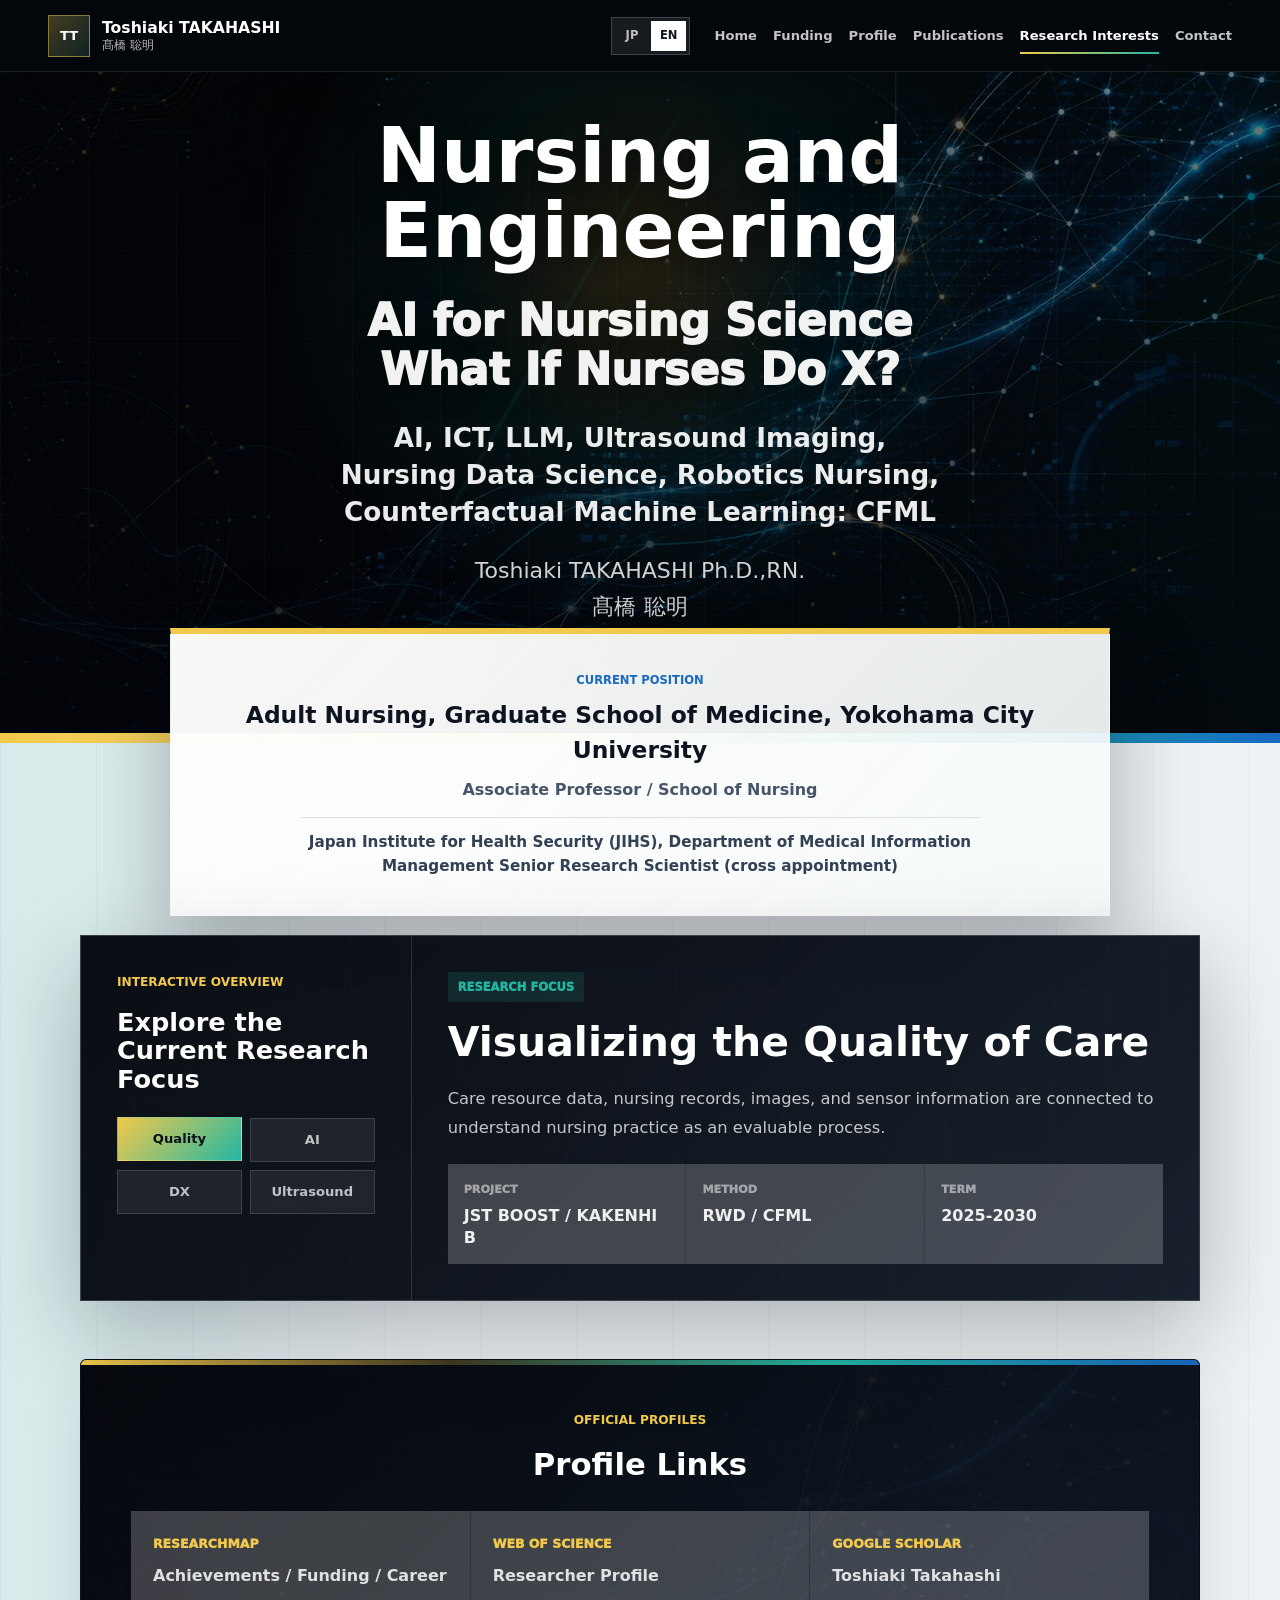
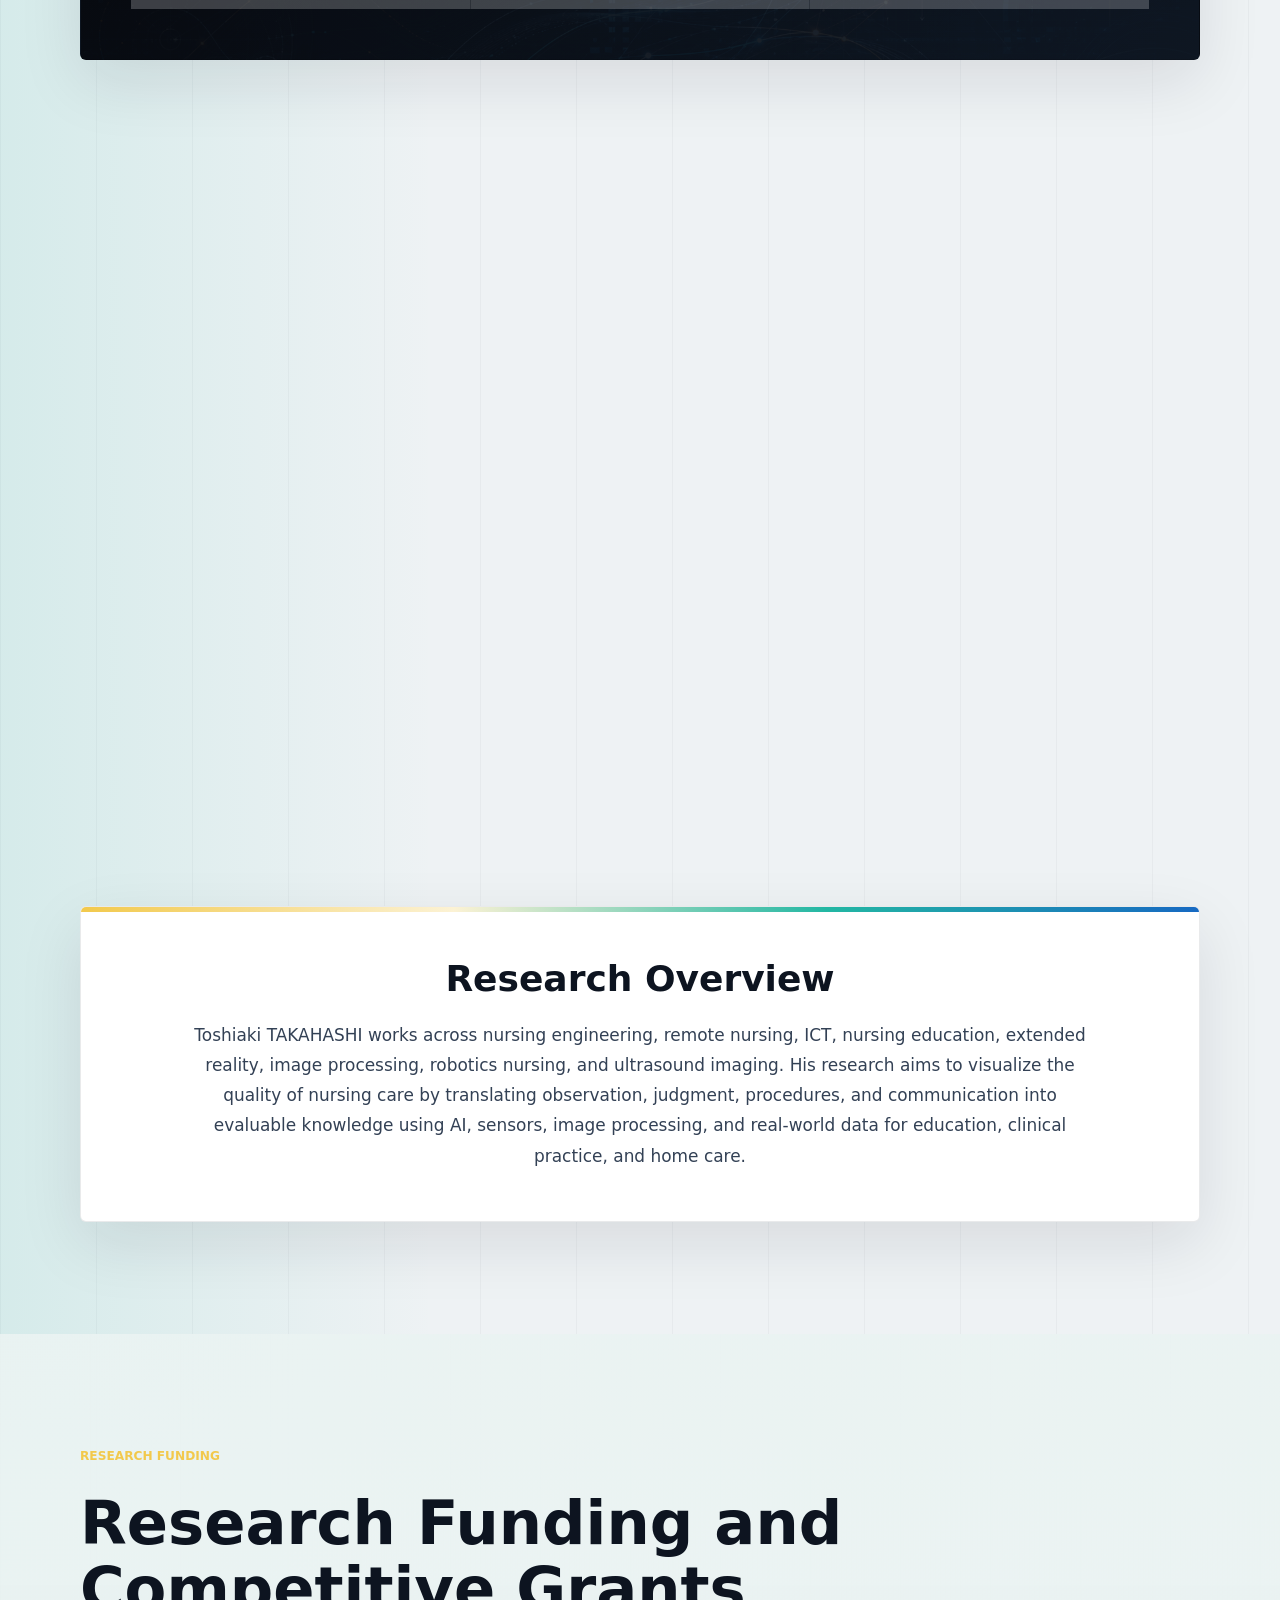
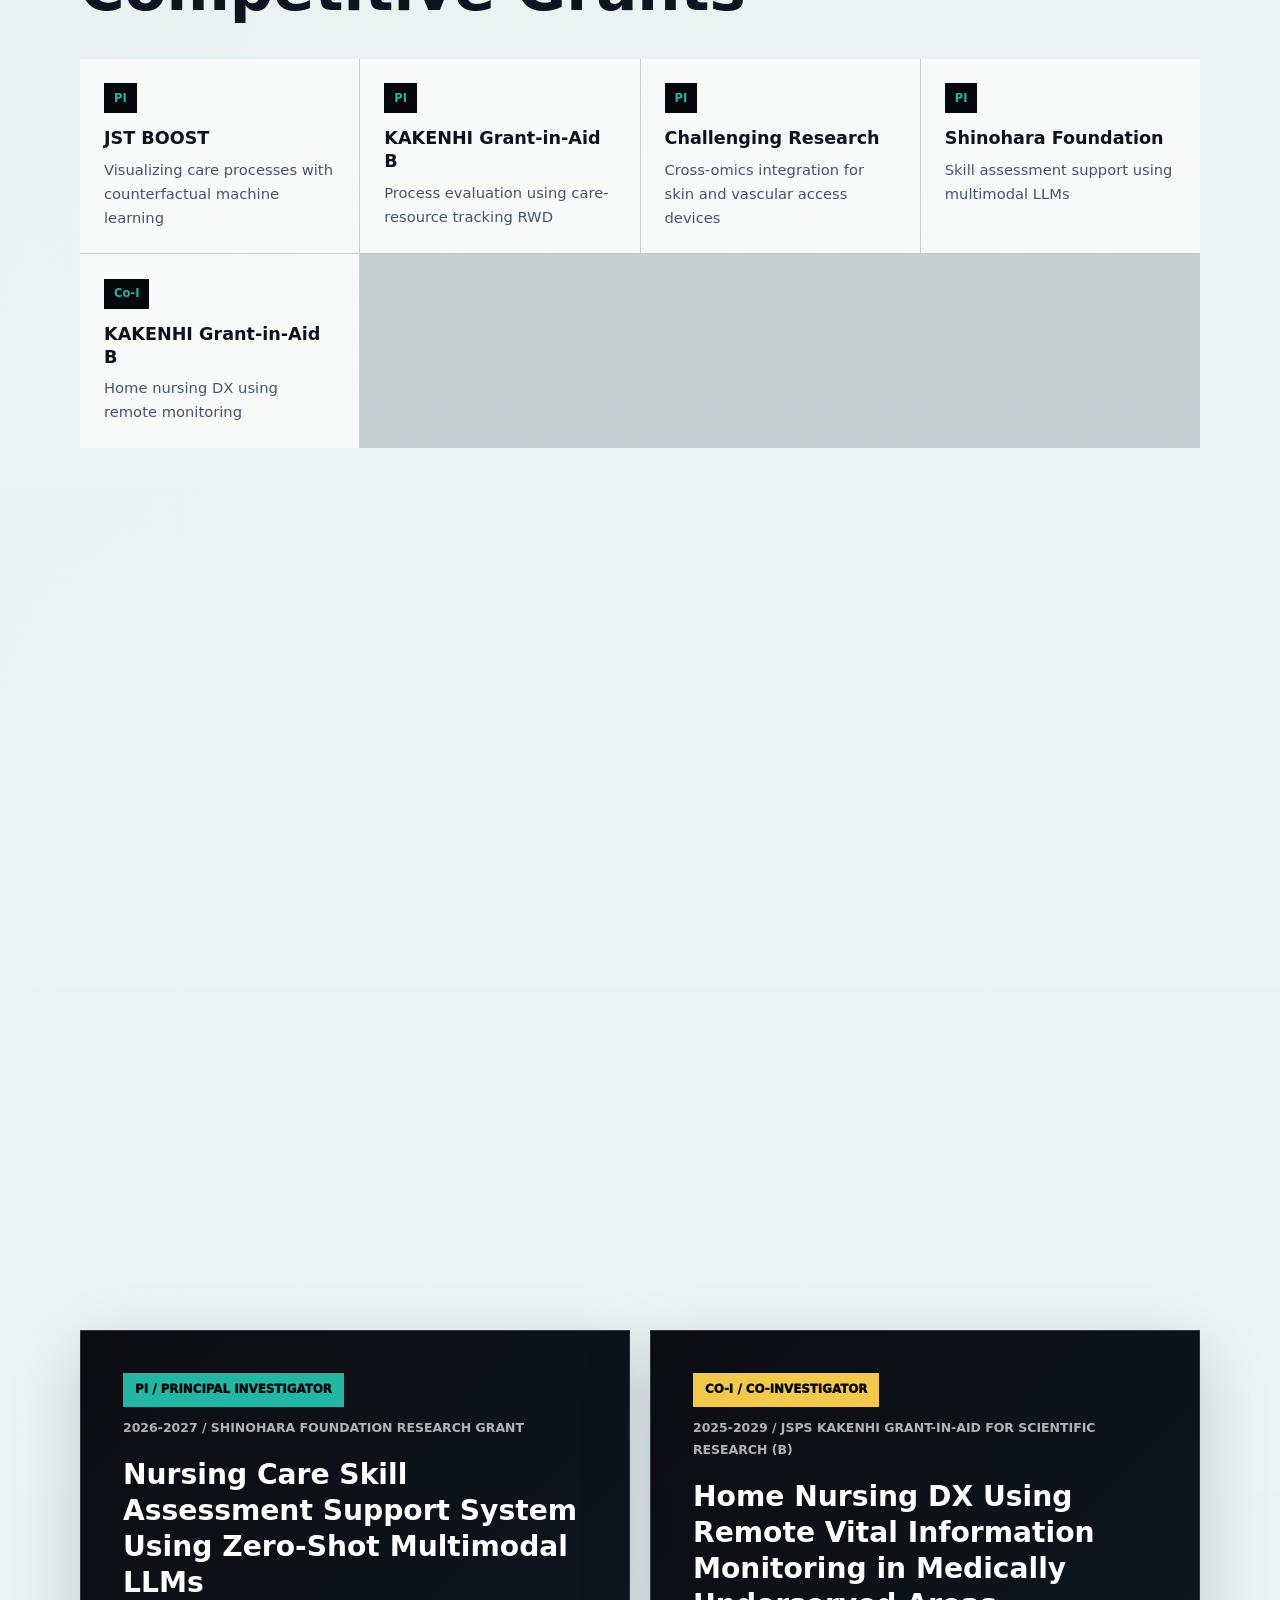
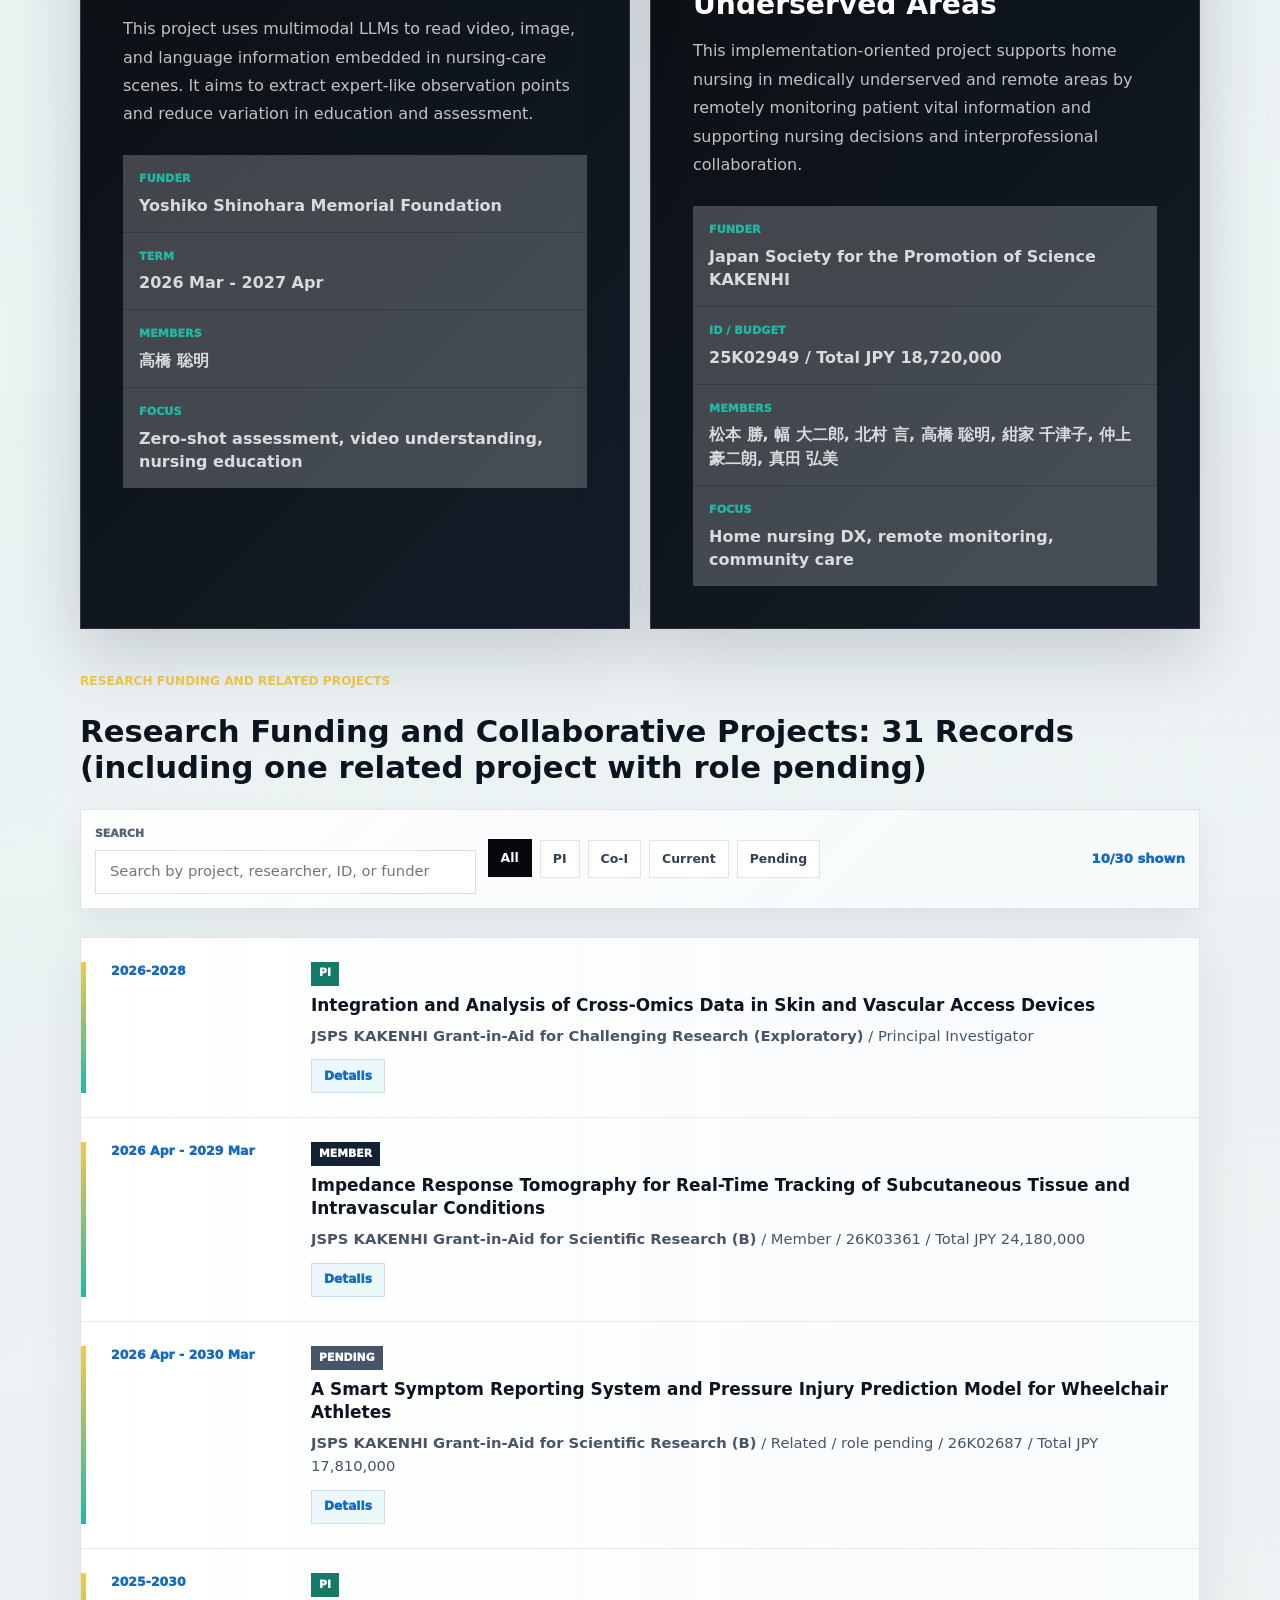
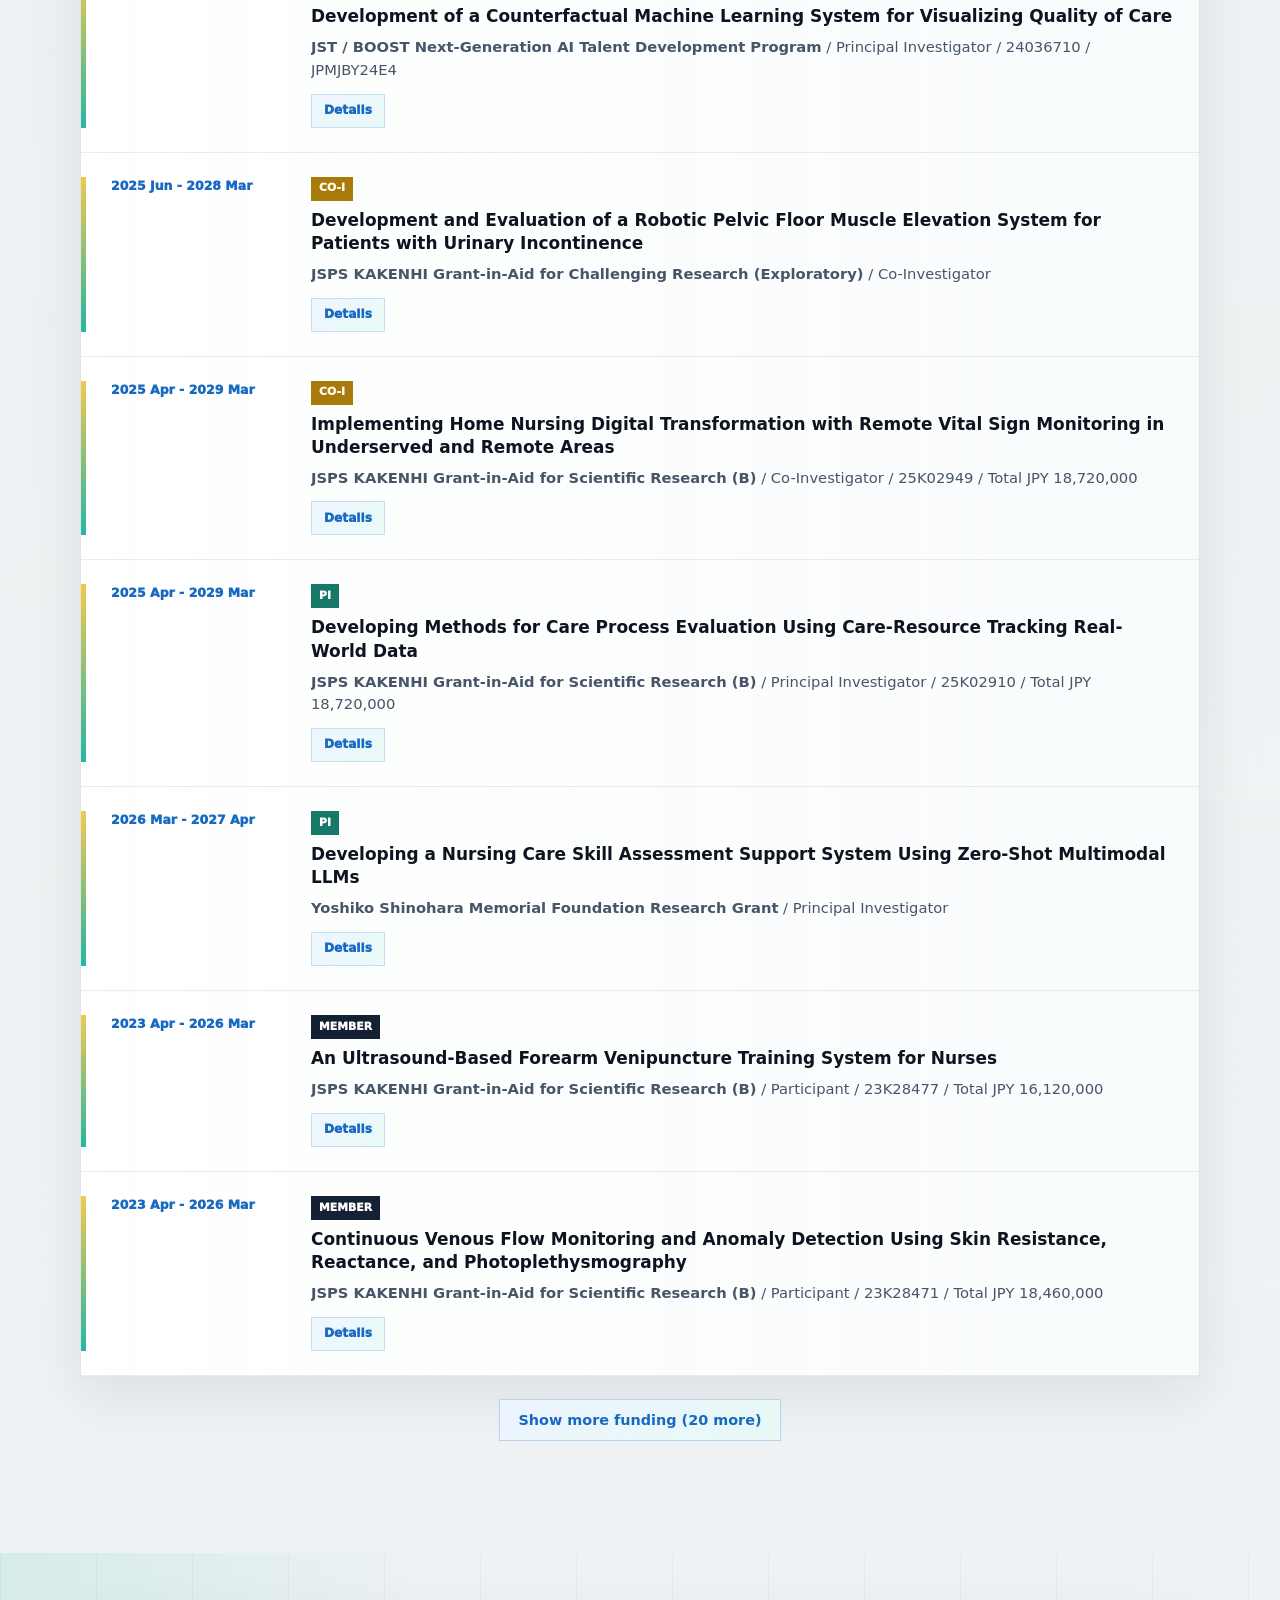
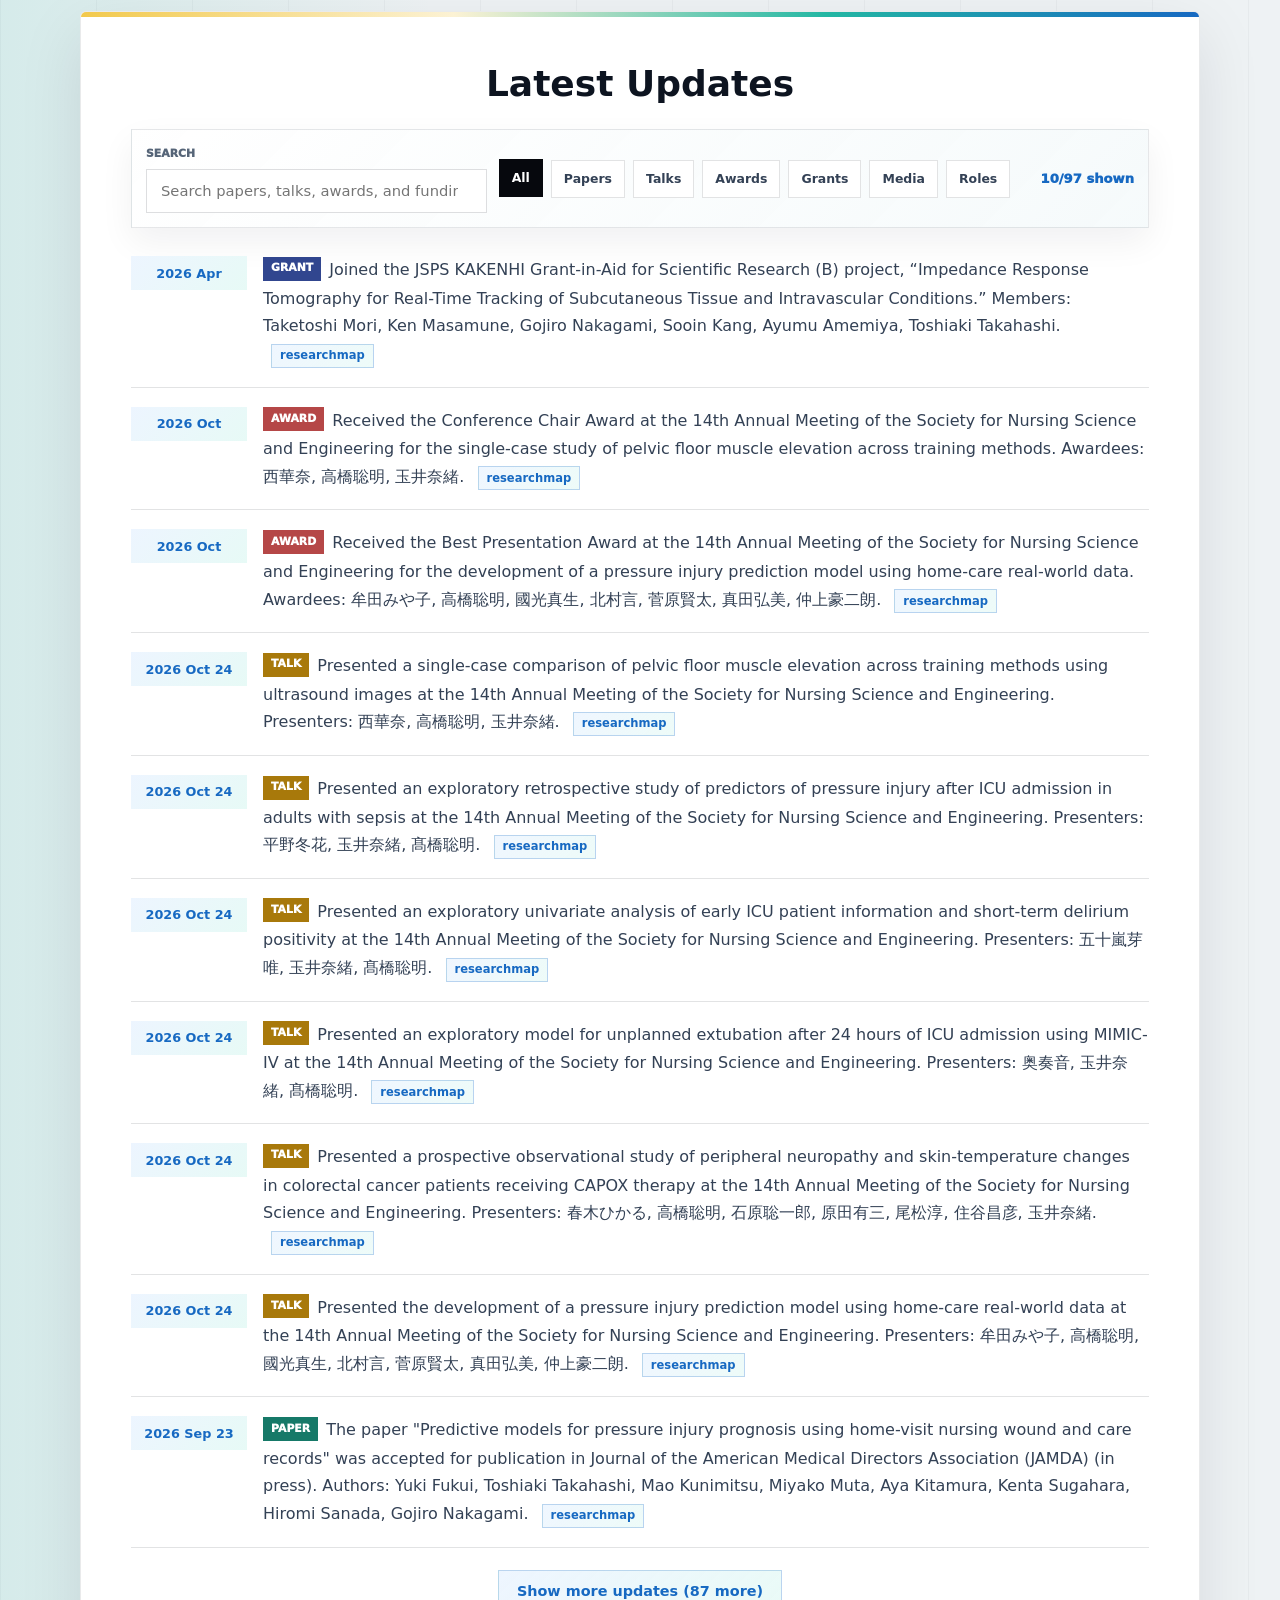
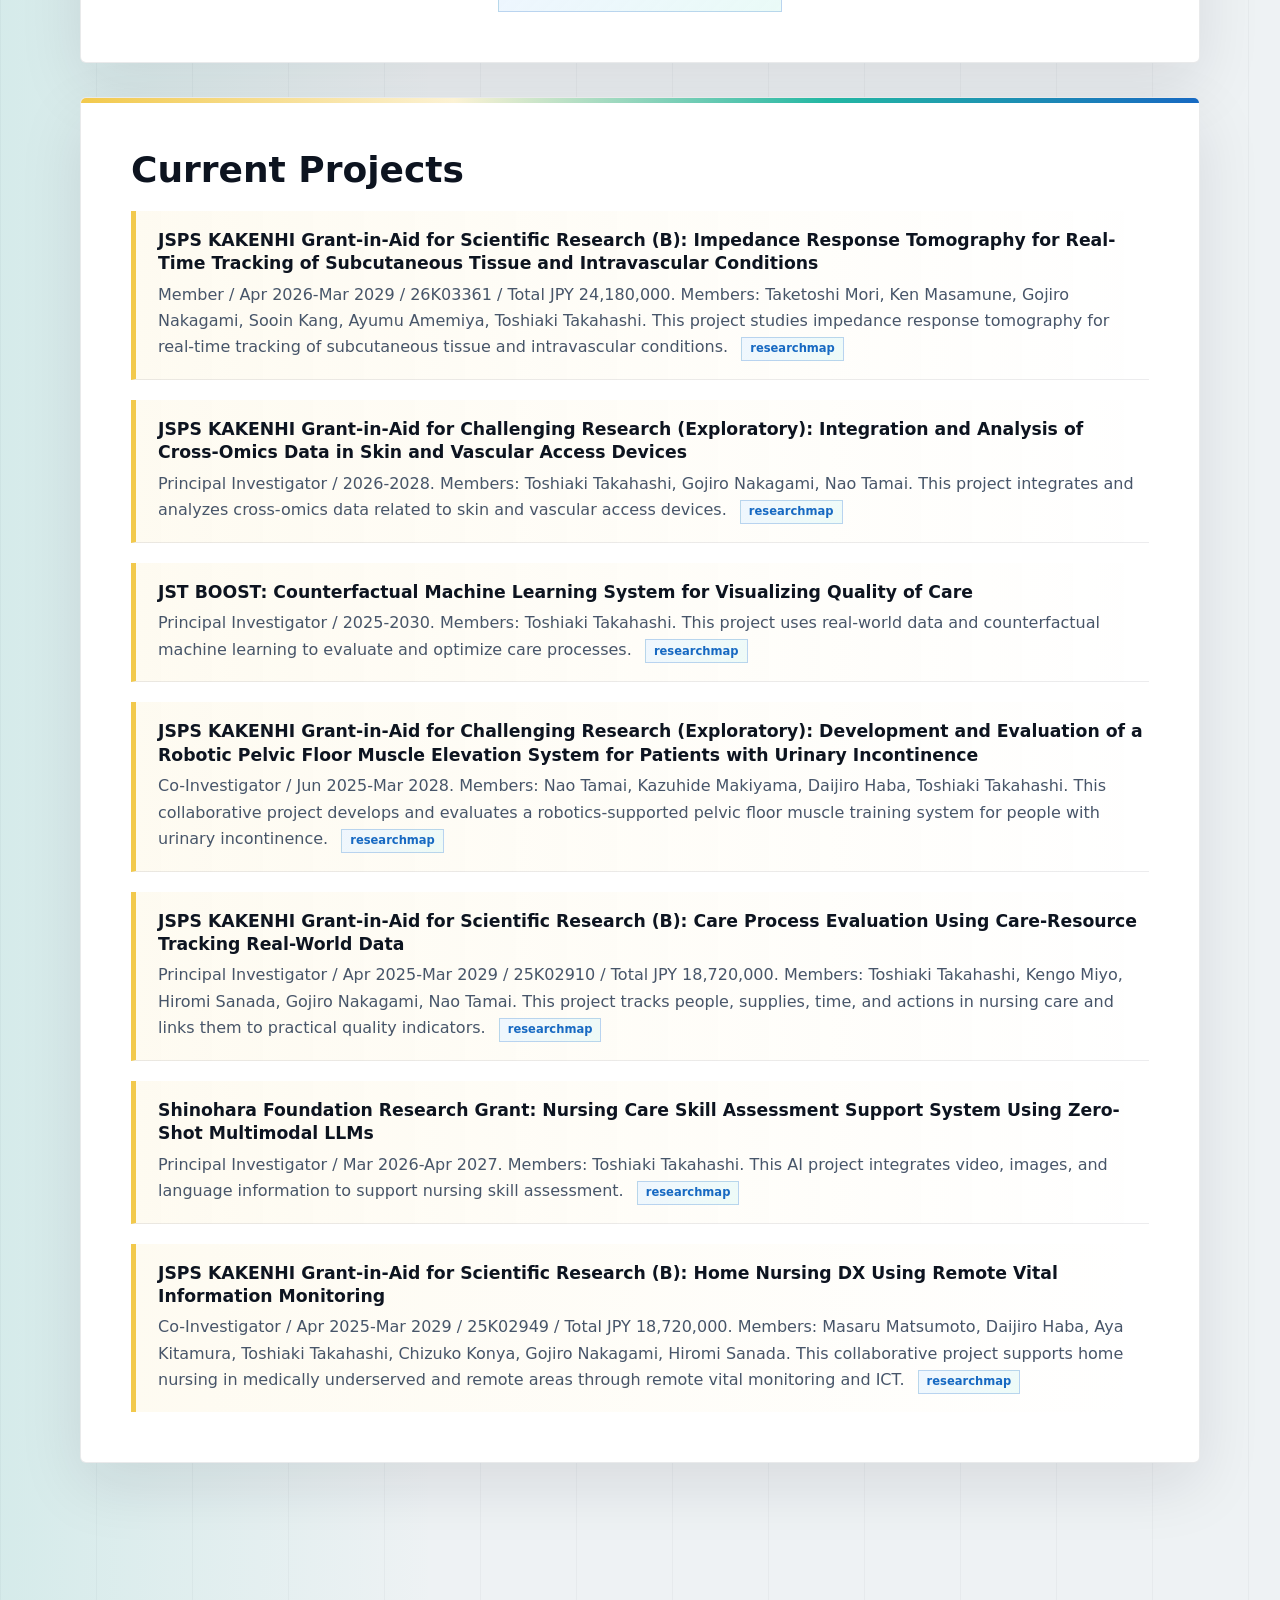
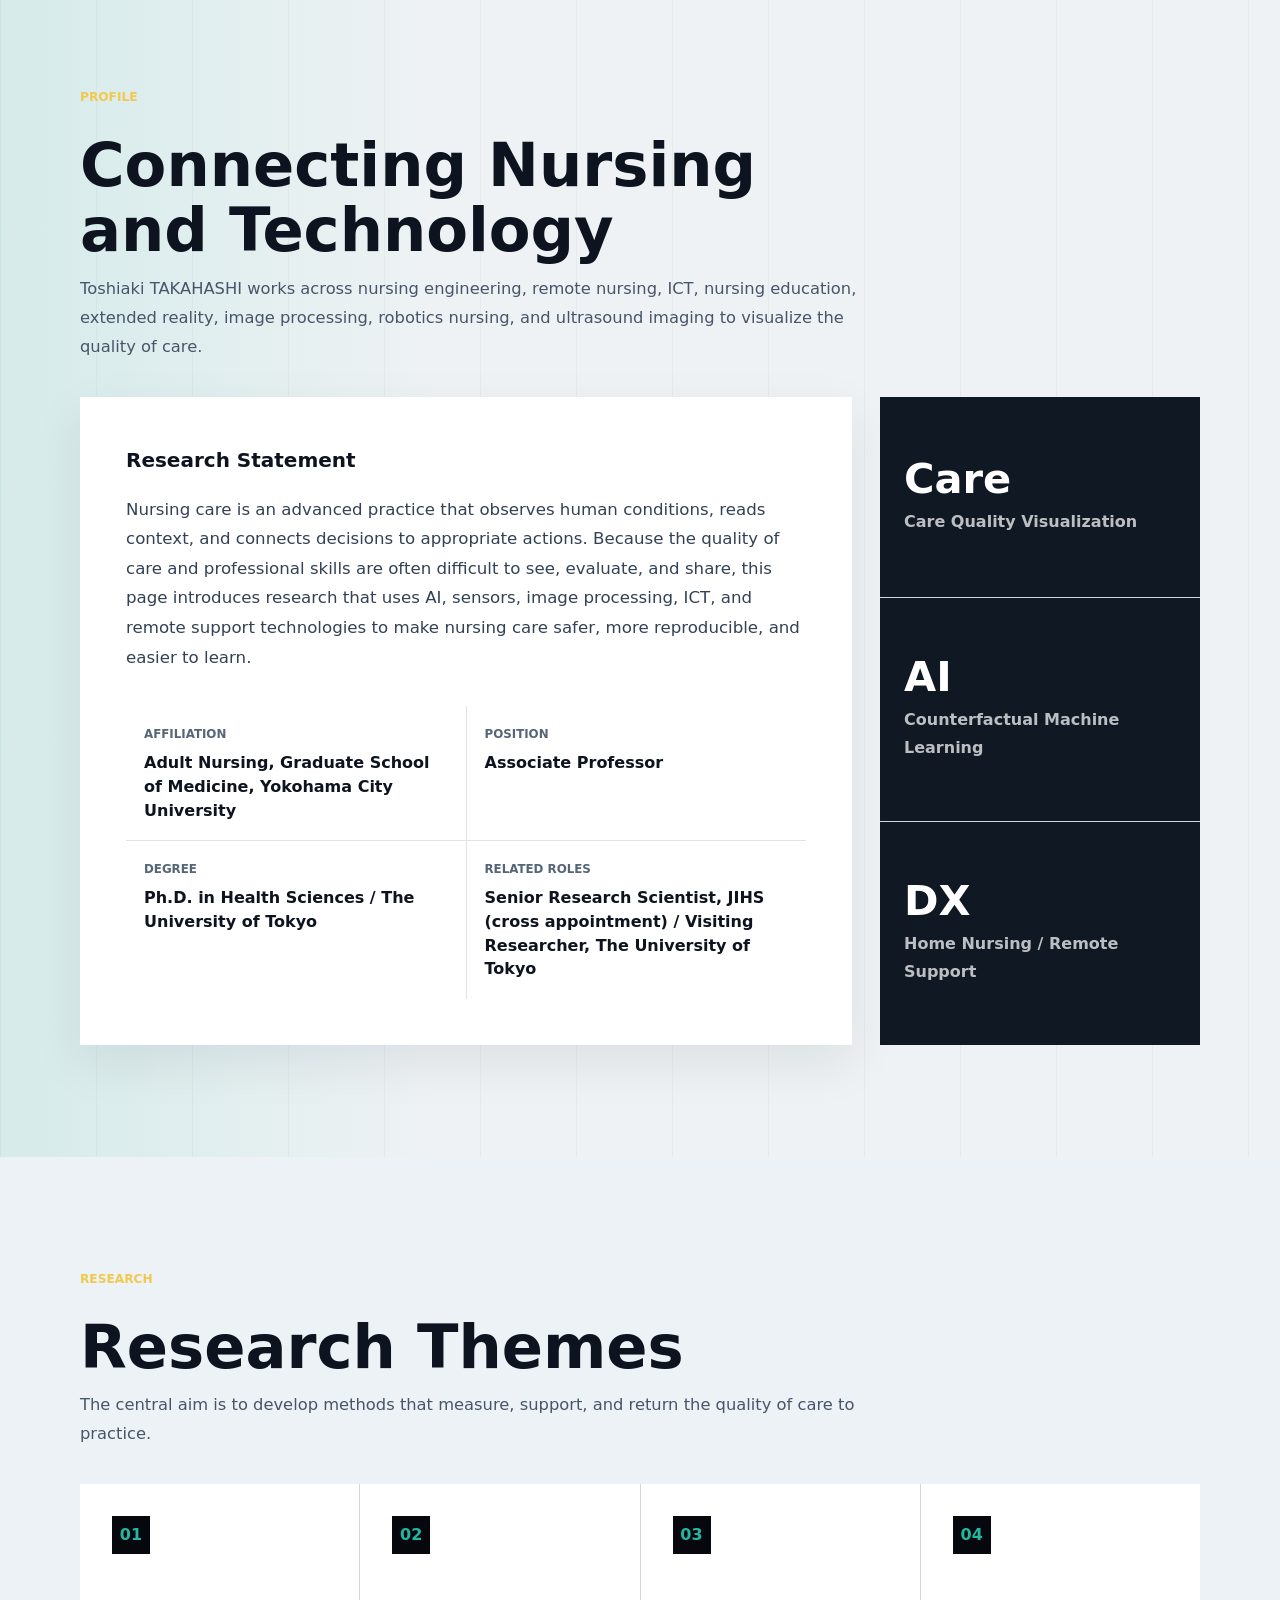
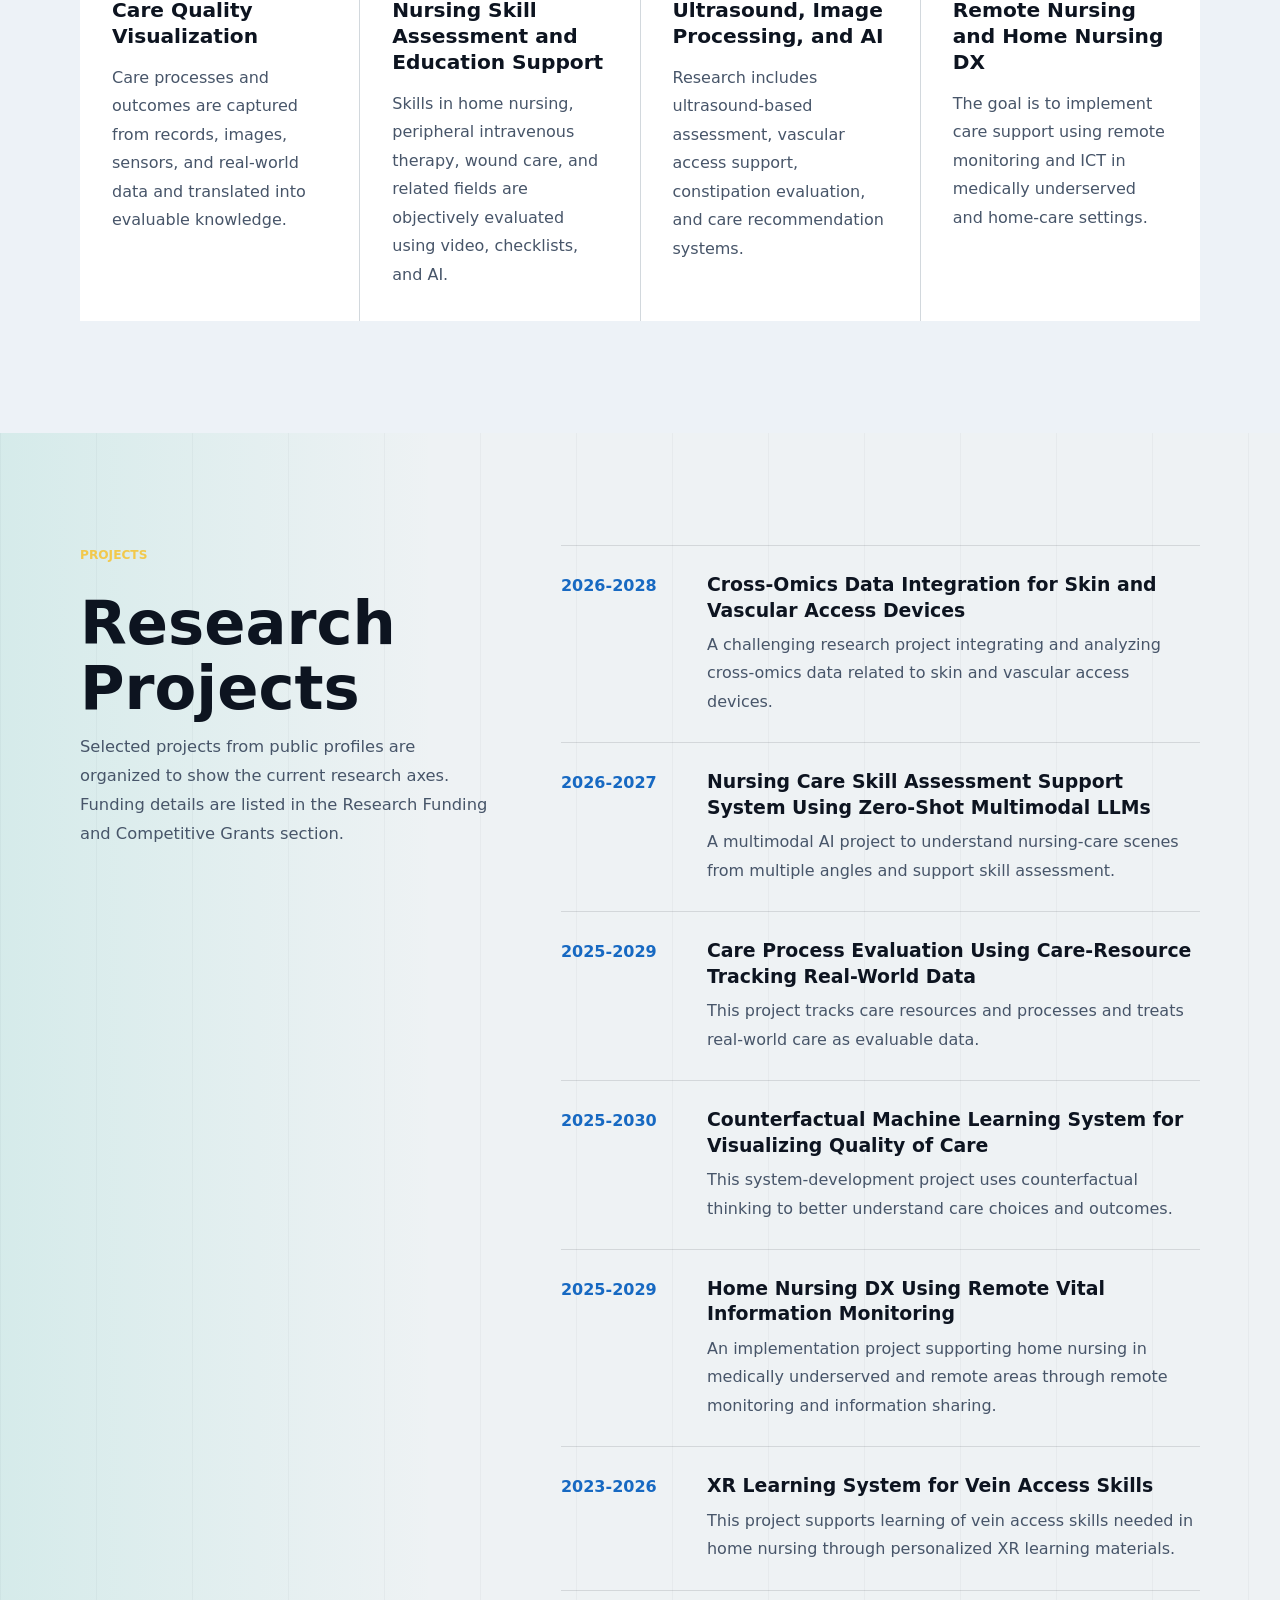
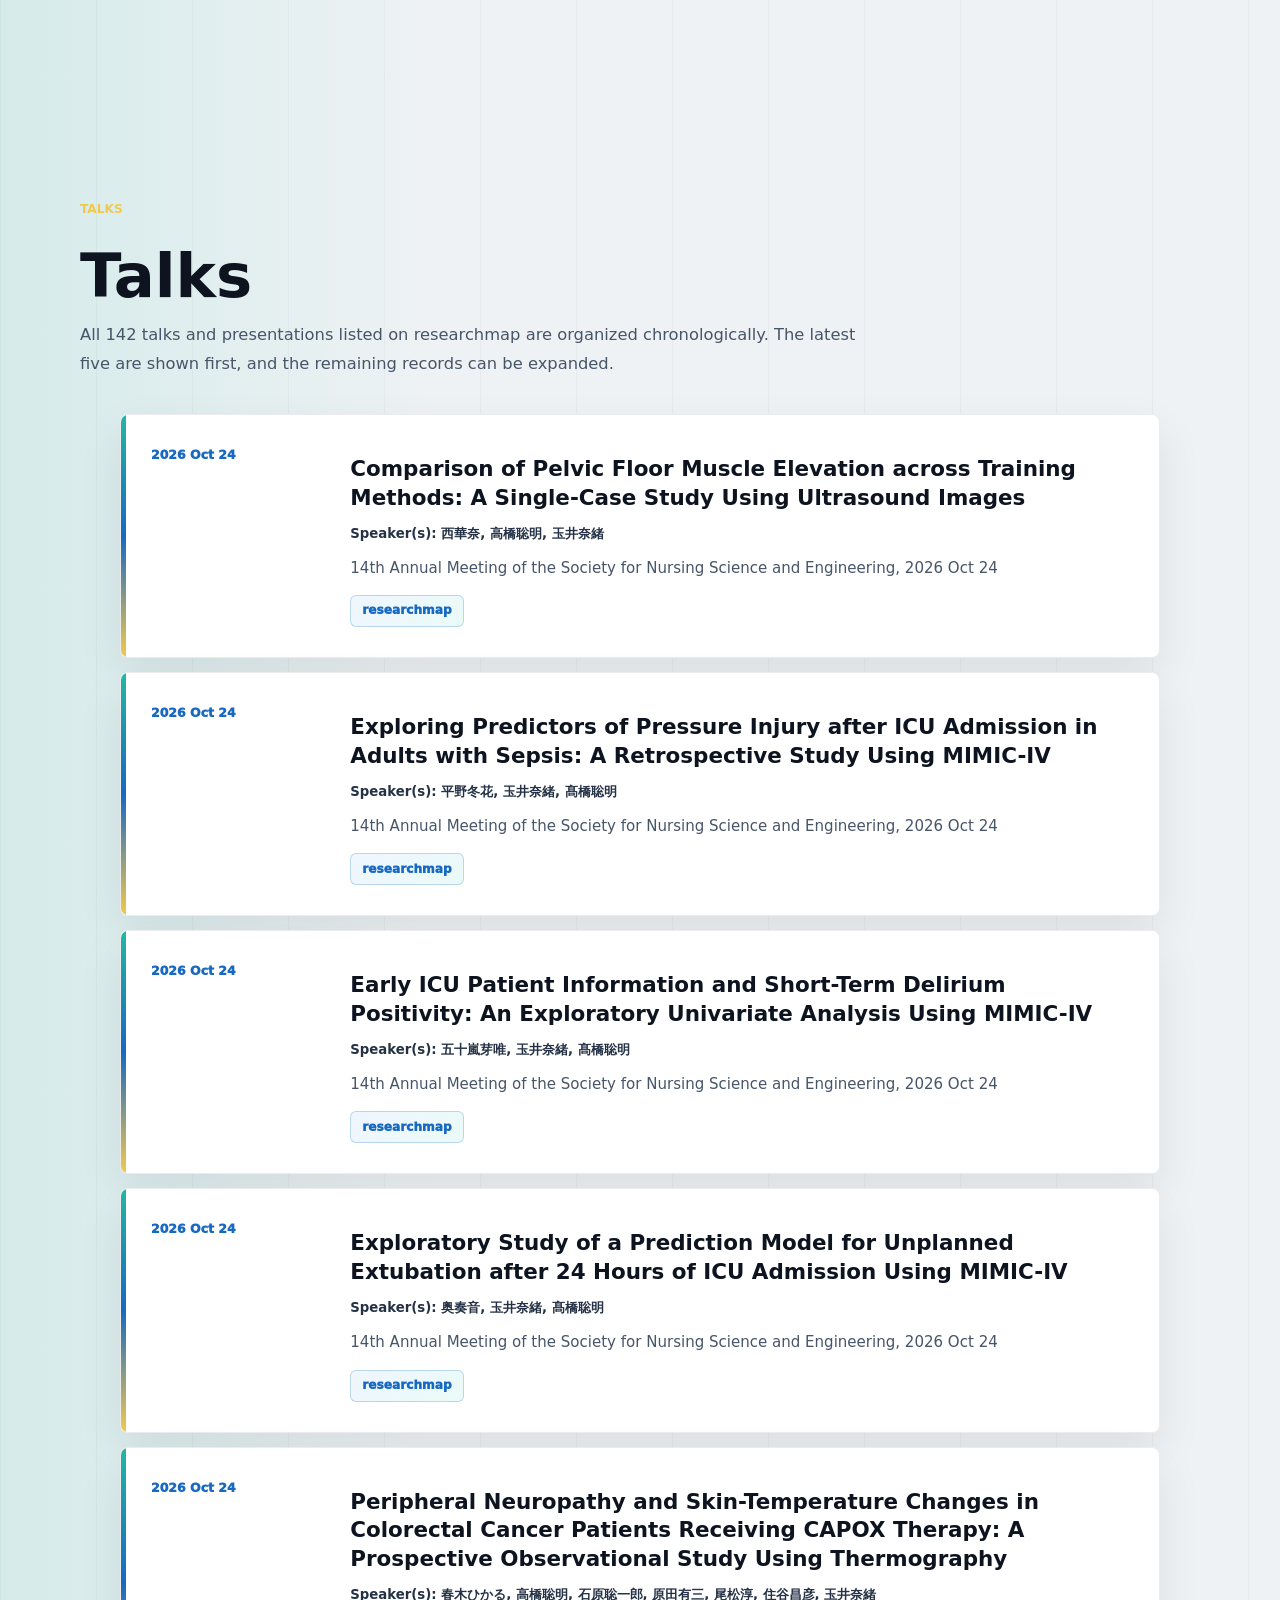
==== commit 1ad3fb73: "Update researchmap project listing" ====
--- a/en.html
+++ b/en.html
@@ -325,7 +325,7 @@
 
         <div class="funding-subhead">
           <p class="eyebrow">Research Funding and Related Projects</p>
-          <h3>Research Funding and Collaborative Projects: 30 Records (including two related projects with roles pending)</h3>
+          <h3>Research Funding and Collaborative Projects: 31 Records (including one related project with role pending)</h3>
         </div>
 
         <div class="interactive-toolbar funding-toolbar" data-funding-controls>
@@ -340,7 +340,7 @@
             <button type="button" data-funding-filter="current">Current</button>
             <button type="button" data-funding-filter="related">Pending</button>
           </div>
-          <p class="result-count" data-funding-count>30 shown</p>
+          <p class="result-count" data-funding-count>31 shown</p>
         </div>
 
         <ol class="funding-ledger" id="funding-ledger" aria-label="Complete research funding list" data-funding-list>
@@ -355,9 +355,9 @@
           <li>
             <time>2026 Apr - 2029 Mar</time>
             <div>
-              <h3><a href="https://kaken.nii.ac.jp/ja/grant/KAKENHI-PROJECT-26K03361/" target="_blank" rel="noreferrer">Impedance Response Tomography for Real-Time Tracking of Subcutaneous Tissue and Intravascular Conditions</a></h3>
-              <p><strong>JSPS KAKENHI Grant-in-Aid for Scientific Research (B)</strong> / Related / role pending / 26K03361 / Total JPY 24,180,000</p>
-              <p class="members">KAKEN public record: Principal Investigator Taketoshi Mori. Professor Takahashi's role will be confirmed after researchmap is updated.</p>
+              <h3><a href="https://researchmap.jp/some0104/research_projects/55470647?lang=en" target="_blank" rel="noreferrer">Impedance Response Tomography for Real-Time Tracking of Subcutaneous Tissue and Intravascular Conditions</a></h3>
+              <p><strong>JSPS KAKENHI Grant-in-Aid for Scientific Research (B)</strong> / Member / 26K03361 / Total JPY 24,180,000</p>
+              <p class="members">Members: Taketoshi Mori, Ken Masamune, Gojiro Nakagami, Sooin Kang, Ayumu Amemiya, Toshiaki Takahashi</p>
             </div>
           </li>
           <li>
@@ -617,9 +617,10 @@
               <button type="button" data-news-filter="media">Media</button>
               <button type="button" data-news-filter="role">Roles</button>
             </div>
-            <p class="result-count" data-news-count>96 shown</p>
+            <p class="result-count" data-news-count>97 shown</p>
           </div>
           <ul class="news-list home-news-list" id="latest-news-list" data-news-list>
+            <li><time>2026 Apr</time><span>Joined the JSPS KAKENHI Grant-in-Aid for Scientific Research (B) project, “Impedance Response Tomography for Real-Time Tracking of Subcutaneous Tissue and Intravascular Conditions.” Members: Taketoshi Mori, Ken Masamune, Gojiro Nakagami, Sooin Kang, Ayumu Amemiya, Toshiaki Takahashi. <a class="source-link" href="https://researchmap.jp/some0104/research_projects/55470647?lang=en" target="_blank" rel="noreferrer">researchmap</a></span></li>
             <li><time>2026 Oct</time><span>Received the Conference Chair Award at the 14th Annual Meeting of the Society for Nursing Science and Engineering for the single-case study of pelvic floor muscle elevation across training methods. Awardees: 西華奈, 高橋聡明, 玉井奈緒. <a class="source-link" href="https://researchmap.jp/some0104/awards/55336674?lang=en" target="_blank" rel="noreferrer">researchmap</a></span></li>
             <li><time>2026 Oct</time><span>Received the Best Presentation Award at the 14th Annual Meeting of the Society for Nursing Science and Engineering for the development of a pressure injury prediction model using home-care real-world data. Awardees: 牟田みや子, 高橋聡明, 國光真生, 北村言, 菅原賢太, 真田弘美, 仲上豪二朗. <a class="source-link" href="https://researchmap.jp/some0104/awards/55336676?lang=en" target="_blank" rel="noreferrer">researchmap</a></span></li>
             <li><time>2026 Oct 24</time><span>Presented a single-case comparison of pelvic floor muscle elevation across training methods using ultrasound images at the 14th Annual Meeting of the Society for Nursing Science and Engineering. Presenters: 西華奈, 高橋聡明, 玉井奈緒. <a class="source-link" href="https://researchmap.jp/some0104/presentations/55336393?lang=en" target="_blank" rel="noreferrer">researchmap</a></span></li>
@@ -736,6 +737,10 @@
           <h2>Current Projects</h2>
           <ul class="project-list project-list-detailed">
             <li>
+              <strong>JSPS KAKENHI Grant-in-Aid for Scientific Research (B): Impedance Response Tomography for Real-Time Tracking of Subcutaneous Tissue and Intravascular Conditions</strong>
+              <span>Member / Apr 2026-Mar 2029 / 26K03361 / Total JPY 24,180,000. Members: Taketoshi Mori, Ken Masamune, Gojiro Nakagami, Sooin Kang, Ayumu Amemiya, Toshiaki Takahashi. This project studies impedance response tomography for real-time tracking of subcutaneous tissue and intravascular conditions. <a class="source-link" href="https://researchmap.jp/some0104/research_projects/55470647?lang=en" target="_blank" rel="noreferrer">researchmap</a></span>
+            </li>
+            <li>
               <strong>JSPS KAKENHI Grant-in-Aid for Challenging Research (Exploratory): Integration and Analysis of Cross-Omics Data in Skin and Vascular Access Devices</strong>
               <span>Principal Investigator / 2026-2028. Members: Toshiaki Takahashi, Gojiro Nakagami, Nao Tamai. This project integrates and analyzes cross-omics data related to skin and vascular access devices. <a class="source-link" href="https://researchmap.jp/some0104/research_projects/54341096?lang=ja" target="_blank" rel="noreferrer">researchmap</a></span>
             </li>
